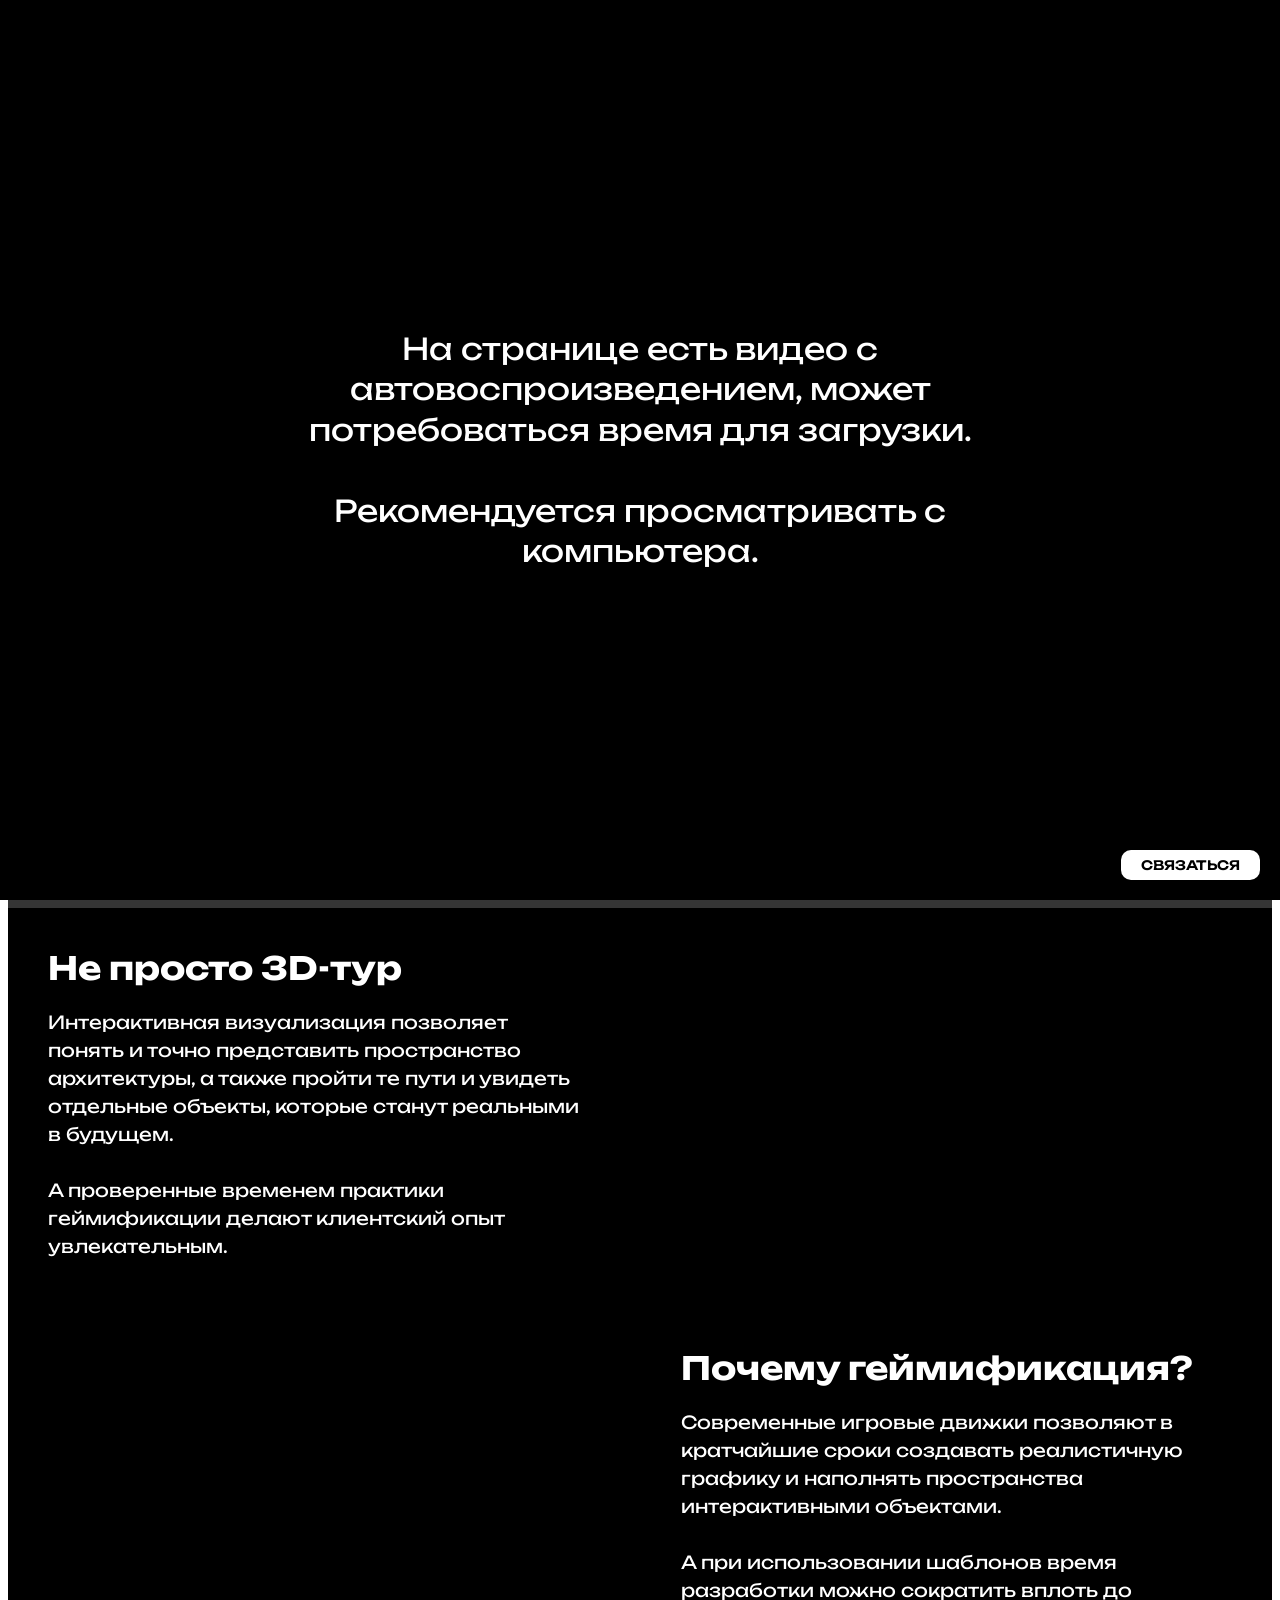
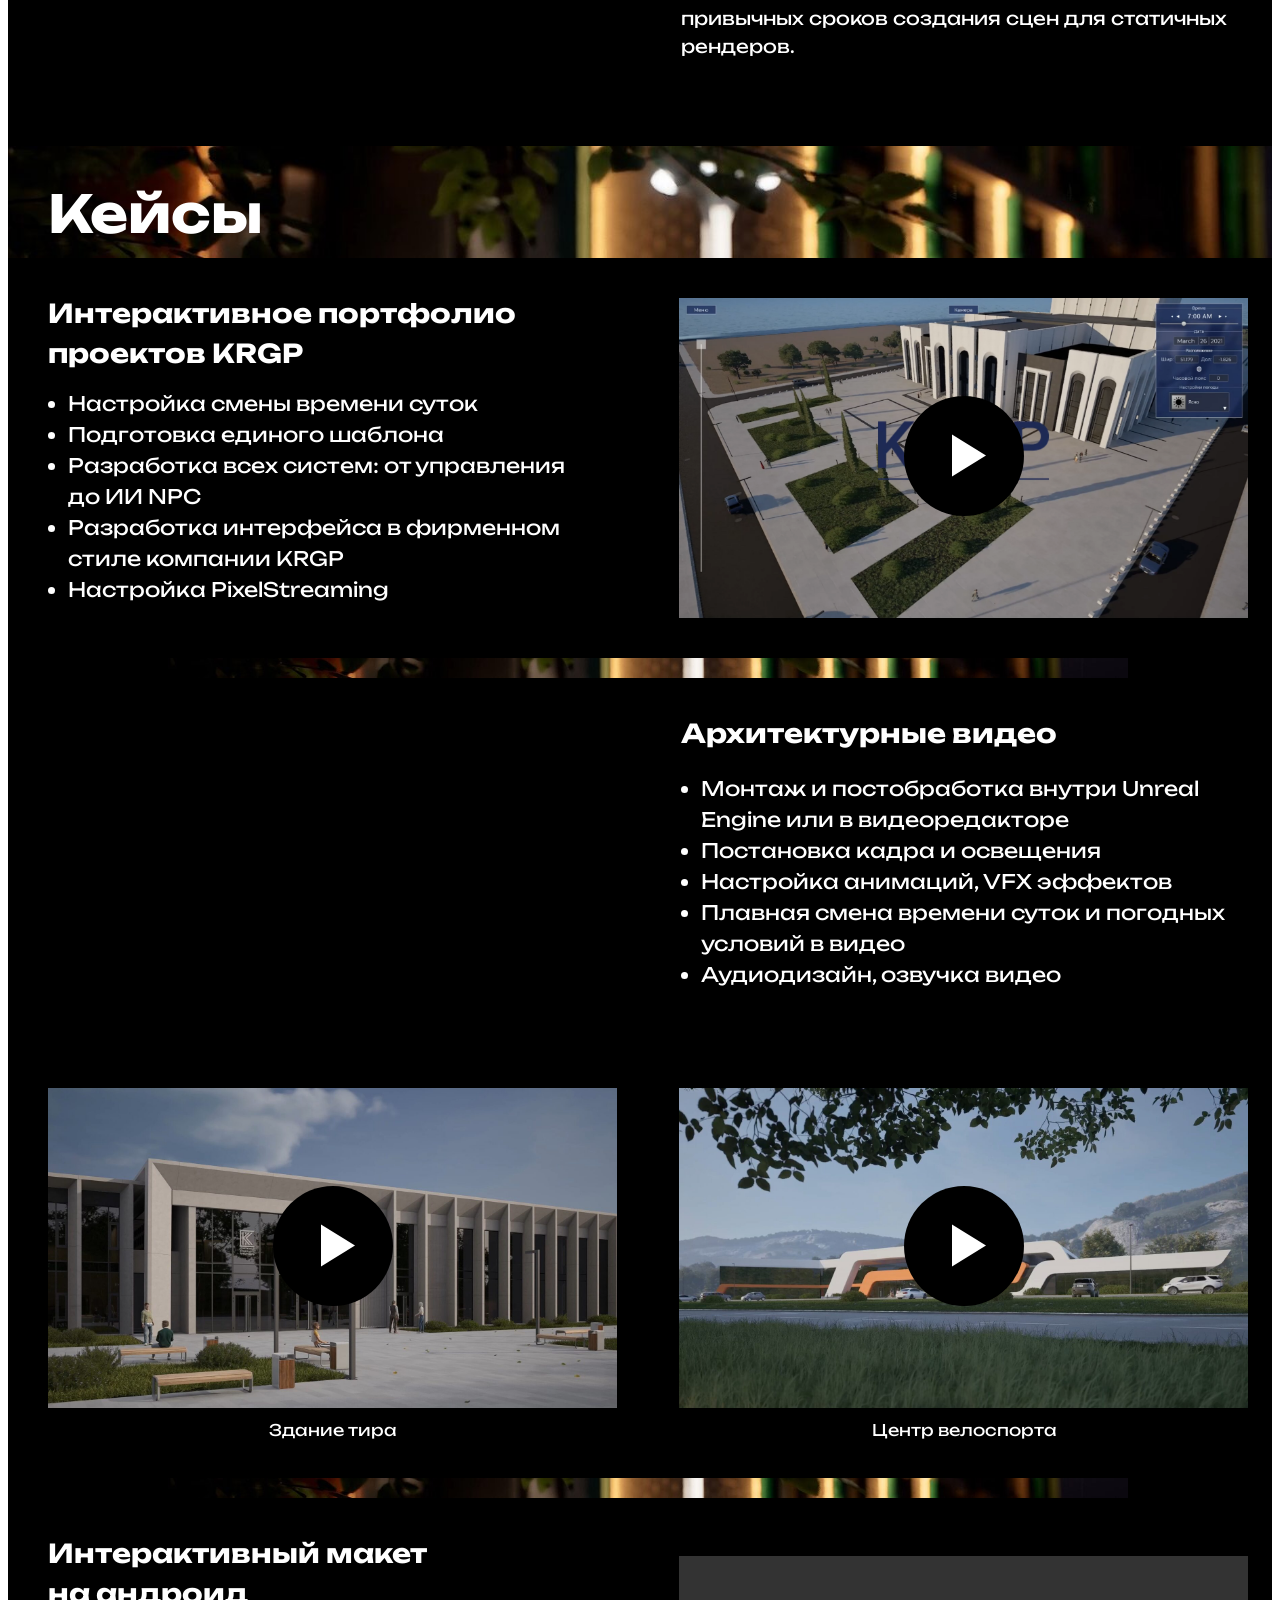
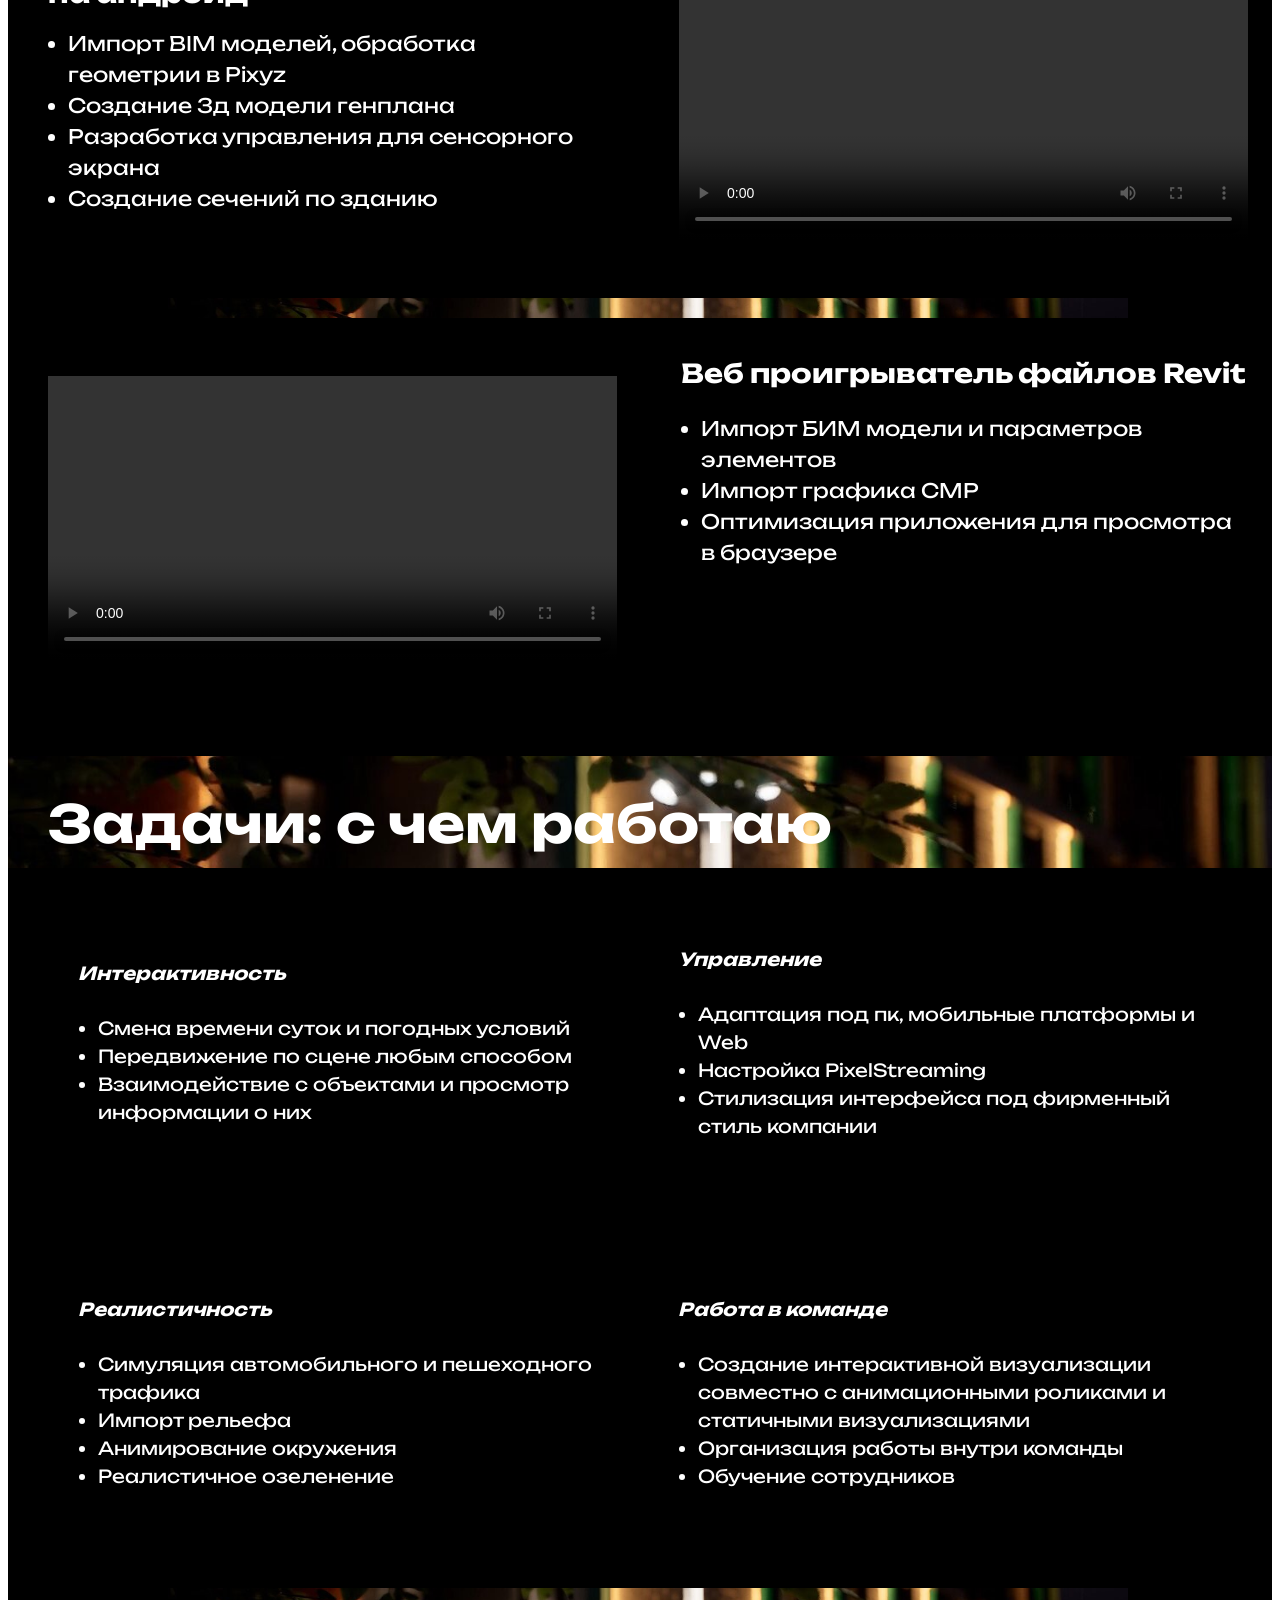
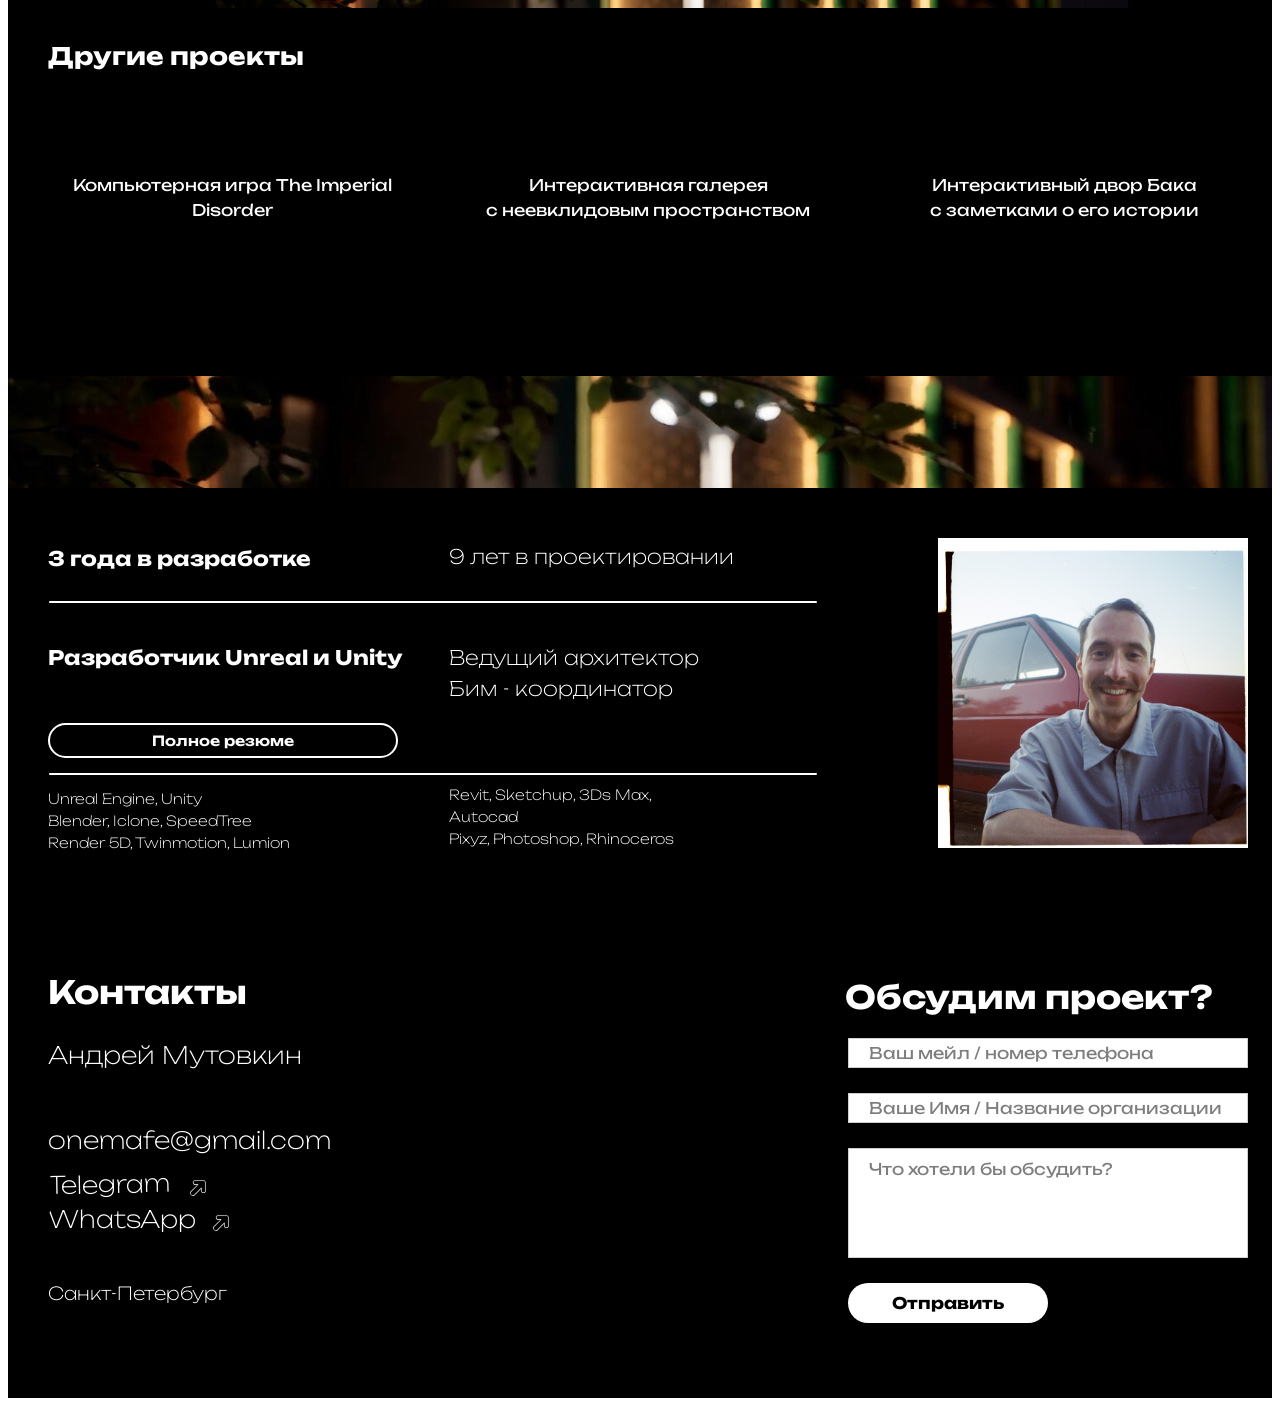
==== index.html @ 9715d0aa "Initial project setup Static portfolio site migrated from Tilda: HTML/CSS/JS + self-hosted Tilda run" ====
<!DOCTYPE html>
<html lang="ru">
<head>
	<meta charset="UTF-8">
	<meta name="viewport" content="width=device-width, initial-scale=1.0">
	<meta name="description" content="Андрей Мутовкин — интерактивная 3D-визуализация архитектуры и продуктов: интерактивные туры, работа с BIM-моделями, видео-презентации проектов на Unreal Engine.">
	<link rel="icon" href="images/favicon.ico">
	<title>Андрей Мутовкин — Интерактивная 3D-визуализация</title>

<script src="js/lib/jquery-1.10.2.min.js" type="text/javascript" onerror="this.loaderr='y';"></script>
<script src="js/custom-fixes.js"></script>

	<script src="js/lib/tilda-scripts-3.0.min.js" type="text/javascript" onerror="this.loaderr='y';"></script>

	<link href="css/lib/tilda-grid-3.0.css" rel="stylesheet" media="screen" onerror="this.loaderr='y';">

			<link rel="preconnect" href="https://fonts.gstatic.com" onerror="this.loaderr='y';">
		<link href="https://fonts.googleapis.com/css2?family=Unbounded:wght@300;400;500;600;700&amp;subset=latin,cyrillic&amp;display=swap" rel="stylesheet" onerror="this.loaderr='y';">
	
	
		
	
	<link href="css/project-style.css" rel="stylesheet" media="screen" onerror="this.loaderr='y';">
	<script src="js/project-script.js" onerror="this.loaderr='y';"></script>

			<script src="js/lib/tilda-zero-1.1.min.js" type="text/javascript" onerror="this.loaderr='y';"></script>
			<script src="js/lib/tilda-delivery-1.0.min.js" type="text/javascript" onerror="this.loaderr='y';"></script>
			<script src="js/lib/tilda-animation-2.0.min.js" type="text/javascript" onerror="this.loaderr='y';"></script>
			<script src="js/lib/tilda-zoom-2.0.min.js" type="text/javascript" onerror="this.loaderr='y';"></script>
			<script src="js/lib/tilda-cover-1.0.min.js" type="text/javascript" onerror="this.loaderr='y';"></script>
			<script src="js/lib/tilda-events-1.0.min.js" type="text/javascript" onerror="this.loaderr='y';"></script>
			<script src="js/lib/tilda-video-processor-1.0.min.js" type="text/javascript" onerror="this.loaderr='y';"></script>
			<script src="js/lib/tilda-formula.min.js" type="text/javascript" onerror="this.loaderr='y';"></script>
			<script src="js/lib/tilda-autoscale-1.0.min.js" type="text/javascript" onerror="this.loaderr='y';"></script>
			<script src="js/lib/tilda-zero-scale-1.0.min.js" type="text/javascript" onerror="this.loaderr='y';"></script>
			<script src="js/lib/tilda-zero-tooltip-1.1.min.js" type="text/javascript" onerror="this.loaderr='y';"></script>
			<script src="js/lib/tilda-zero-video-1.0.min.js" type="text/javascript" onerror="this.loaderr='y';"></script>
			<script src="js/lib/tilda-zero-gallery-1.0.min.js" type="text/javascript" onerror="this.loaderr='y';"></script>
			<script src="js/lib/tilda-zero-forms-1.0.min.js" type="text/javascript" onerror="this.loaderr='y';"></script>
			<script src="js/lib/tilda-zero-fixed-1.0.min.js" type="text/javascript" onerror="this.loaderr='y';"></script>
			<script src="js/lib/tilda-zero-feed-1.0.min.js" type="text/javascript" onerror="this.loaderr='y';"></script>
			<script src="js/lib/tilda-slds-1.4.min.js" type="text/javascript" onerror="this.loaderr='y';"></script>
			<script src="js/lib/hammer.min.js" type="text/javascript" onerror="this.loaderr='y';"></script>
			<script src="js/lib/tilda-undercut-1.0.min.js" type="text/javascript" onerror="this.loaderr='y';"></script>
	
			<link href="css/lib/tilda-delivery-1.0.min.css" rel="stylesheet" media="screen" onerror="this.loaderr='y';">
			<link href="css/lib/tilda-animation-2.0.min.css" rel="stylesheet" media="screen" onerror="this.loaderr='y';">
			<link href="css/lib/tilda-zoom-2.0.min.css" rel="stylesheet" media="screen" onerror="this.loaderr='y';">
			<link href="css/lib/tilda-cover-1.0.min.css" rel="stylesheet" media="screen" onerror="this.loaderr='y';">
			<link href="css/lib/tilda-forms-1.0.min.css" rel="stylesheet" media="screen" onerror="this.loaderr='y';">
			<link href="css/lib/tilda-slds-1.4.min.css" rel="stylesheet" media="screen" onerror="this.loaderr='y';">
			<link href="css/lib/tilda-carousel-1.0.min.css" rel="stylesheet" media="screen" onerror="this.loaderr='y';">
			<link href="css/lib/ya-share.css" rel="stylesheet" media="screen" onerror="this.loaderr='y';">
			<link href="css/lib/carousel-btstrp.min.css" rel="stylesheet" media="screen" onerror="this.loaderr='y';">
			<link href="css/lib/katex.min.css" rel="stylesheet" media="screen" onerror="this.loaderr='y';">
			<link href="css/lib/quill-table.min.css" rel="stylesheet" media="screen" onerror="this.loaderr='y';">
			<link href="css/lib/tilda-zero-feed-1.0.min.css" rel="stylesheet" media="screen" onerror="this.loaderr='y';">
			<link href="css/lib/tilda-zero-gallery-1.0.min.css" rel="stylesheet" media="screen" onerror="this.loaderr='y';">
	
	
	
	<script src="js/lib/tilda-animation-ext-1.0.min.js" onerror="this.loaderr='y';"></script>
	<script src="js/lib/tilda-animation-sbs-1.0.min.js" onerror="this.loaderr='y';"></script>
	
	
	
	
	
<style>.t396 .t-animate[data-animate-style="fadein"],.t396 .t-animate[data-animate-style="fadeinup"],.t396 .t-animate[data-animate-style="fadeindown"],.t396 .t-animate[data-animate-style="fadeinleft"],.t396 .t-animate[data-animate-style="fadeinright"],.t396 .t-animate[data-animate-style="zoomin"],.t396 .t-animate[data-animate-style="zoomout"] {opacity: 0;-webkit-transition-property: opacity, transform;transition-property: opacity, transform;-webkit-transition-duration: 1s;transition-duration: 1s;-webkit-transition-timing-function: cubic-bezier(0.19, 1, 0.22, 1);transition-timing-function: cubic-bezier(0.19, 1, 0.22, 1);-webkit-backface-visibility: hidden;backface-visibility: hidden;}@media screen and (min-width: 960px) and (max-width: 1199px) {.t396 .t-animate[data-animate-style-res-960="fadein"],.t396 .t-animate[data-animate-style-res-960="fadeinup"],.t396 .t-animate[data-animate-style-res-960="fadeindown"],.t396 .t-animate[data-animate-style-res-960="fadeinleft"],.t396 .t-animate[data-animate-style-res-960="fadeinright"],.t396 .t-animate[data-animate-style-res-960="zoomin"],.t396 .t-animate[data-animate-style-res-960="zoomout"] {opacity: 0;-webkit-transition-property: opacity, transform;transition-property: opacity, transform;-webkit-transition-duration: 1s;transition-duration: 1s;-webkit-transition-timing-function: cubic-bezier(0.19, 1, 0.22, 1);transition-timing-function: cubic-bezier(0.19, 1, 0.22, 1);-webkit-backface-visibility: hidden;backface-visibility: hidden;}}@media screen and (min-width: 640px) and (max-width: 959px) {.t396 .t-animate[data-animate-style-res-640="fadein"],.t396 .t-animate[data-animate-style-res-640="fadeinup"],.t396 .t-animate[data-animate-style-res-640="fadeindown"],.t396 .t-animate[data-animate-style-res-640="fadeinleft"],.t396 .t-animate[data-animate-style-res-640="fadeinright"],.t396 .t-animate[data-animate-style-res-640="zoomin"],.t396 .t-animate[data-animate-style-res-640="zoomout"] {opacity: 0;-webkit-transition-property: opacity, transform;transition-property: opacity, transform;-webkit-transition-duration: 1s;transition-duration: 1s;-webkit-transition-timing-function: cubic-bezier(0.19, 1, 0.22, 1);transition-timing-function: cubic-bezier(0.19, 1, 0.22, 1);-webkit-backface-visibility: hidden;backface-visibility: hidden;}}@media screen and (min-width: 480px) and (max-width: 639px) {.t396 .t-animate[data-animate-style-res-480="fadein"],.t396 .t-animate[data-animate-style-res-480="fadeinup"],.t396 .t-animate[data-animate-style-res-480="fadeindown"],.t396 .t-animate[data-animate-style-res-480="fadeinleft"],.t396 .t-animate[data-animate-style-res-480="fadeinright"],.t396 .t-animate[data-animate-style-res-480="zoomin"],.t396 .t-animate[data-animate-style-res-480="zoomout"] {opacity: 0;-webkit-transition-property: opacity, transform;transition-property: opacity, transform;-webkit-transition-duration: 1s;transition-duration: 1s;-webkit-transition-timing-function: cubic-bezier(0.19, 1, 0.22, 1);transition-timing-function: cubic-bezier(0.19, 1, 0.22, 1);-webkit-backface-visibility: hidden;backface-visibility: hidden;}}@media screen and (max-width: 479px) {.t396 .t-animate[data-animate-style-res-320="fadein"],.t396 .t-animate[data-animate-style-res-320="fadeinup"],.t396 .t-animate[data-animate-style-res-320="fadeindown"],.t396 .t-animate[data-animate-style-res-320="fadeinleft"],.t396 .t-animate[data-animate-style-res-320="fadeinright"],.t396 .t-animate[data-animate-style-res-320="zoomin"],.t396 .t-animate[data-animate-style-res-320="zoomout"] {opacity: 0;-webkit-transition-property: opacity, transform;transition-property: opacity, transform;-webkit-transition-duration: 1s;transition-duration: 1s;-webkit-transition-timing-function: cubic-bezier(0.19, 1, 0.22, 1);transition-timing-function: cubic-bezier(0.19, 1, 0.22, 1);-webkit-backface-visibility: hidden;backface-visibility: hidden;}}.t396 .t-title.t-animate {-webkit-transition-duration: 1.2s;transition-duration: 1.2s;}.t396 .t-descr.t-animate,.t396 .t-uptitle.t-animate,.t396 .t-subtitle.t-animate,.t396 .t-text.t-animate {-webkit-transition-duration: 0.7s;transition-duration: 0.7s;}.t396 .t-item.t-animate {-webkit-transition-duration: 0.5s;transition-duration: 0.5s;}.t396 .t-animate[data-animate-style="fadein"] {opacity: 0;transform: none;}@media screen and (min-width: 960px) and (max-width: 1199px) {#allrecords .t396 .t-animate[data-animate-style-res-960="fadein"] {opacity: 0;transform: none;}}@media screen and (min-width: 640px) and (max-width: 959px) {#allrecords .t396 .t-animate[data-animate-style-res-640="fadein"] {opacity: 0;transform: none;}}@media screen and (min-width: 480px) and (max-width: 639px) {#allrecords .t396 .t-animate[data-animate-style-res-480="fadein"] {opacity: 0;transform: none;}}@media screen and (max-width: 479px) {#allrecords .t396 .t-animate[data-animate-style-res-320="fadein"] {opacity: 0;transform: none;}}.t396 .t-animate_started[data-animate-style="fadein"] {opacity: 1;}@media screen and (min-width: 960px) and (max-width: 1199px) {#allrecords .t396 .t-animate_started[data-animate-style-res-960="fadein"] {opacity: 1;}}@media screen and (min-width: 640px) and (max-width: 959px) {#allrecords .t396 .t-animate_started[data-animate-style-res-640="fadein"] {opacity: 1;}}@media screen and (min-width: 480px) and (max-width: 639px) {#allrecords .t396 .t-animate_started[data-animate-style-res-480="fadein"] {opacity: 1;}}@media screen and (max-width: 479px) {#allrecords .t396 .t-animate_started[data-animate-style-res-320="fadein"] {opacity: 1;}}.t396 .t-animate[data-animate-style="fadeinup"] {-webkit-transform: translate(0, 100px);transform: translate(0, 100px);}@media screen and (min-width: 960px) and (max-width: 1199px) {#allrecords .t396 .t-animate[data-animate-style-res-960="fadeinup"] {-webkit-transform: translate(0, 100px);transform: translate(0, 100px);}}@media screen and (min-width: 640px) and (max-width: 959px) {#allrecords .t396 .t-animate[data-animate-style-res-640="fadeinup"] {-webkit-transform: translate(0, 100px);transform: translate(0, 100px);}}@media screen and (min-width: 480px) and (max-width: 639px) {#allrecords .t396 .t-animate[data-animate-style-res-480="fadeinup"] {-webkit-transform: translate(0, 100px);transform: translate(0, 100px);}}@media screen and (max-width: 479px) {#allrecords .t396 .t-animate[data-animate-style-res-320="fadeinup"] {-webkit-transform: translate(0, 100px);transform: translate(0, 100px);}}.t396 .t-animate_started[data-animate-style="fadeinup"] {opacity: 1;-webkit-transform: none;transform: none;}@media screen and (min-width: 960px) and (max-width: 1199px) {#allrecords .t396 .t-animate_started[data-animate-style-res-960="fadeinup"] {opacity: 1;-webkit-transform: none;transform: none;}}@media screen and (min-width: 640px) and (max-width: 959px) {#allrecords .t396 .t-animate_started[data-animate-style-res-640="fadeinup"] {opacity: 1;-webkit-transform: none;transform: none;}}@media screen and (min-width: 480px) and (max-width: 639px) {#allrecords .t396 .t-animate_started[data-animate-style-res-480="fadeinup"] {opacity: 1;-webkit-transform: none;transform: none;}}@media screen and (max-width: 479px) {#allrecords .t396 .t-animate_started[data-animate-style-res-320="fadeinup"] {opacity: 1;-webkit-transform: none;transform: none;}}.t396 .t-animate[data-animate-style="fadeindown"] {-webkit-transform: translate(0, -100px);transform: translate(0, -100px);}@media screen and (min-width: 960px) and (max-width: 1199px) {#allrecords .t396 .t-animate[data-animate-style-res-960="fadeindown"] {-webkit-transform: translate(0, -100px);transform: translate(0, -100px);}}@media screen and (min-width: 640px) and (max-width: 959px) {#allrecords .t396 .t-animate[data-animate-style-res-640="fadeindown"] {-webkit-transform: translate(0, -100px);transform: translate(0, -100px);}}@media screen and (min-width: 480px) and (max-width: 639px) {#allrecords .t396 .t-animate[data-animate-style-res-480="fadeindown"] {-webkit-transform: translate(0, -100px);transform: translate(0, -100px);}}@media screen and (max-width: 479px) {#allrecords .t396 .t-animate[data-animate-style-res-320="fadeindown"] {-webkit-transform: translate(0, -100px);transform: translate(0, -100px);}}.t396 .t-animate_started[data-animate-style="fadeindown"] {opacity: 1;-webkit-transform: none;transform: none;}@media screen and (min-width: 960px) and (max-width: 1199px) {#allrecords .t396 .t-animate_started[data-animate-style-res-960="fadeindown"] {opacity: 1;-webkit-transform: none;transform: none;}}@media screen and (min-width: 640px) and (max-width: 959px) {#allrecords .t396 .t-animate_started[data-animate-style-res-640="fadeindown"] {opacity: 1;-webkit-transform: none;transform: none;}}@media screen and (min-width: 480px) and (max-width: 639px) {#allrecords .t396 .t-animate_started[data-animate-style-res-480="fadeindown"] {opacity: 1;-webkit-transform: none;transform: none;}}@media screen and (max-width: 479px) {#allrecords .t396 .t-animate_started[data-animate-style-res-320="fadeindown"] {opacity: 1;-webkit-transform: none;transform: none;}}.t396 .t-animate[data-animate-style="fadeinleft"] {-webkit-transform: translate(100px, 0);transform: translate(100px, 0);}@media screen and (min-width: 960px) and (max-width: 1199px) {#allrecords .t396 .t-animate[data-animate-style-res-960="fadeinleft"] {-webkit-transform: translate(100px, 0);transform: translate(100px, 0);}}@media screen and (min-width: 640px) and (max-width: 959px) {#allrecords .t396 .t-animate[data-animate-style-res-640="fadeinleft"] {-webkit-transform: translate(100px, 0);transform: translate(100px, 0);}}@media screen and (min-width: 480px) and (max-width: 639px) {#allrecords .t396 .t-animate[data-animate-style-res-480="fadeinleft"] {-webkit-transform: translate(100px, 0);transform: translate(100px, 0);}}@media screen and (max-width: 479px) {#allrecords .t396 .t-animate[data-animate-style-res-320="fadeinleft"] {-webkit-transform: translate(100px, 0);transform: translate(100px, 0);}}.t396 .t-animate_started[data-animate-style="fadeinleft"] {opacity: 1;-webkit-transform: none;transform: none;}@media screen and (min-width: 960px) and (max-width: 1199px) {#allrecords .t396 .t-animate_started[data-animate-style-res-960="fadeinleft"] {opacity: 1;-webkit-transform: none;transform: none;}}@media screen and (min-width: 640px) and (max-width: 959px) {#allrecords .t396 .t-animate_started[data-animate-style-res-640="fadeinleft"] {opacity: 1;-webkit-transform: none;transform: none;}}@media screen and (min-width: 480px) and (max-width: 639px) {#allrecords .t396 .t-animate_started[data-animate-style-res-480="fadeinleft"] {opacity: 1;-webkit-transform: none;transform: none;}}@media screen and (max-width: 479px) {#allrecords .t396 .t-animate_started[data-animate-style-res-320="fadeinleft"] {opacity: 1;-webkit-transform: none;transform: none;}}.t396 .t-animate[data-animate-style="fadeinright"] {-webkit-transform: translate(-100px, 0);transform: translate(-100px, 0);}@media screen and (min-width: 960px) and (max-width: 1199px) {#allrecords .t396 .t-animate[data-animate-style-res-960="fadeinright"] {-webkit-transform: translate(-100px, 0);transform: translate(-100px, 0);}}@media screen and (min-width: 640px) and (max-width: 959px) {#allrecords .t396 .t-animate[data-animate-style-res-640="fadeinright"] {-webkit-transform: translate(-100px, 0);transform: translate(-100px, 0);}}@media screen and (min-width: 480px) and (max-width: 639px) {#allrecords .t396 .t-animate[data-animate-style-res-480="fadeinright"] {-webkit-transform: translate(-100px, 0);transform: translate(-100px, 0);}}@media screen and (max-width: 479px) {#allrecords .t396 .t-animate[data-animate-style-res-320="fadeinright"] {-webkit-transform: translate(-100px, 0);transform: translate(-100px, 0);}}.t396 .t-animate_started[data-animate-style="fadeinright"] {opacity: 1;-webkit-transform: none;transform: none;}@media screen and (min-width: 960px) and (max-width: 1199px) {#allrecords .t396 .t-animate_started[data-animate-style-res-960="fadeinright"] {opacity: 1;-webkit-transform: none;transform: none;}}@media screen and (min-width: 640px) and (max-width: 959px) {#allrecords .t396 .t-animate_started[data-animate-style-res-640="fadeinright"] {opacity: 1;-webkit-transform: none;transform: none;}}@media screen and (min-width: 480px) and (max-width: 639px) {#allrecords .t396 .t-animate_started[data-animate-style-res-480="fadeinright"] {opacity: 1;-webkit-transform: none;transform: none;}}@media screen and (max-width: 479px) {#allrecords .t396 .t-animate_started[data-animate-style-res-320="fadeinright"] {opacity: 1;-webkit-transform: none;transform: none;}}.t396 .t-animate[data-animate-style="zoomin"] {-webkit-transform: scale(0.9);transform: scale(0.9);}@media screen and (min-width: 960px) and (max-width: 1199px) {#allrecords .t396 .t-animate[data-animate-style-res-960="zoomin"] {-webkit-transform: scale(0.9);transform: scale(0.9);}}@media screen and (min-width: 640px) and (max-width: 959px) {#allrecords .t396 .t-animate[data-animate-style-res-640="zoomin"] {-webkit-transform: scale(0.9);transform: scale(0.9);}}@media screen and (min-width: 480px) and (max-width: 639px) {#allrecords .t396 .t-animate[data-animate-style-res-480="zoomin"] {-webkit-transform: scale(0.9);transform: scale(0.9);}}@media screen and (max-width: 479px) {#allrecords .t396 .t-animate[data-animate-style-res-320="zoomin"] {-webkit-transform: scale(0.9);transform: scale(0.9);}}.t396 .t-animate_started[data-animate-style="zoomin"] {opacity: 1;-webkit-transform: scale(1);transform: scale(1);}@media screen and (min-width: 960px) and (max-width: 1199px) {#allrecords .t396 .t-animate_started[data-animate-style-res-960="zoomin"] {opacity: 1;-webkit-transform: scale(1);transform: scale(1);}}@media screen and (min-width: 640px) and (max-width: 959px) {#allrecords .t396 .t-animate_started[data-animate-style-res-640="zoomin"] {opacity: 1;-webkit-transform: scale(1);transform: scale(1);}}@media screen and (min-width: 480px) and (max-width: 639px) {#allrecords .t396 .t-animate_started[data-animate-style-res-480="zoomin"] {opacity: 1;-webkit-transform: scale(1);transform: scale(1);}}@media screen and (max-width: 479px) {#allrecords .t396 .t-animate_started[data-animate-style-res-320="zoomin"] {opacity: 1;-webkit-transform: scale(1);transform: scale(1);}}.t396 .t-animate[data-animate-style="zoomout"] {-webkit-transform: scale(1.2);transform: scale(1.2);}@media screen and (min-width: 960px) and (max-width: 1199px) {#allrecords .t396 .t-animate[data-animate-style-res-960="zoomout"] {-webkit-transform: scale(1.2);transform: scale(1.2);}}@media screen and (min-width: 640px) and (max-width: 959px) {#allrecords .t396 .t-animate[data-animate-style-res-640="zoomout"] {-webkit-transform: scale(1.2);transform: scale(1.2);}}@media screen and (min-width: 480px) and (max-width: 639px) {#allrecords .t396 .t-animate[data-animate-style-res-480="zoomout"] {-webkit-transform: scale(1.2);transform: scale(1.2);}}@media screen and (max-width: 479px) {#allrecords .t396 .t-animate[data-animate-style-res-320="zoomout"] {-webkit-transform: scale(1.2);transform: scale(1.2);}}.t396 .t-animate_started[data-animate-style="zoomout"] {opacity: 1;-webkit-transform: scale(1);transform: scale(1);}@media screen and (min-width: 960px) and (max-width: 1199px) {#allrecords .t396 .t-animate_started[data-animate-style-res-960="zoomout"] {opacity: 1;-webkit-transform: scale(1);transform: scale(1);}}@media screen and (min-width: 640px) and (max-width: 959px) {#allrecords .t396 .t-animate_started[data-animate-style-res-640="zoomout"] {opacity: 1;-webkit-transform: scale(1);transform: scale(1);}}@media screen and (min-width: 480px) and (max-width: 639px) {#allrecords .t396 .t-animate_started[data-animate-style-res-480="zoomout"] {opacity: 1;-webkit-transform: scale(1);transform: scale(1);}}@media screen and (max-width: 479px) {#allrecords .t396 .t-animate_started[data-animate-style-res-320="zoomout"] {opacity: 1;-webkit-transform: scale(1);transform: scale(1);}}.t396 .t-animate_started[data-animate-distance],.t396 .t-animate_started[data-animate-scale]{-webkit-transform: none !important;transform: none !important;}@media screen and (min-width: 960px) and (max-width: 1199px) {#allrecords .t396 .t-animate_started[data-animate-distance-res-960],#allrecords .t396 .t-animate_started[data-animate-style-res-960="zoomout"] {-webkit-transform: none !important;transform: none !important;}}@media screen and (min-width: 640px) and (max-width: 959px) {#allrecords .t396 .t-animate_started[data-animate-distance-res-640],#allrecords .t396 .t-animate_started[data-animate-style-res-640="zoomout"] {-webkit-transform: none !important;transform: none !important;}}@media screen and (min-width: 480px) and (max-width: 639px) {#allrecords .t396 .t-animate_started[data-animate-distance-res-480],#allrecords .t396 .t-animate_started[data-animate-style-res-480="zoomout"] {-webkit-transform: none !important;transform: none !important;}}@media screen and (max-width: 479px) {#allrecords .t396 .t-animate_started[data-animate-distance-res-320],#allrecords .t396 .t-animate_started[data-animate-style-res-320="zoomout"] {-webkit-transform: none !important;transform: none !important;}}</style><script src="js/lib/katex.min.js"></script><style>.ql-undercut {display: inline;}.ql-undercut_button {display: inline;cursor: pointer;background: none;border-top: none;border-left: none;border-right: none;line-height: 1!important;padding: 0;margin: 0;font: inherit;line-height: inherit;text-transform: inherit;letter-spacing: inherit;}</style><style id="t396__overflow-styles">.t-records__overflow-clip { overflow: clip; }
						.t-records__overflow-hidden { overflow: hidden; }</style><style id="zero-forms-textarea-styles">.t396__elem .t-input-group_ta textarea.t-input {padding-top:10px; vertical-align: bottom; resize: none;}</style><link id="t-zero-form-errorbox-styles" href="css/lib/tilda-zero-form-errorbox.min.css" rel="stylesheet" data-loaded="true"><style class="sbs-anim-keyframes">.t-sbs-anim_started #sbs-956751106-1744309270493 {
animation: sbs-956751106-1744309270493 0.25s linear forwards;
backface-visibility: hidden;
}

@keyframes sbs-956751106-1744309270493 {
0% {opacity:1;animation-timing-function:0;}
100% {opacity:0.5;}
}

#rec956751106 [data-elem-id="1744309270493"].t-sbs-anim_started.t-sbs-anim_reversed .tn-atom__sbs-anim-wrapper {-webkit-animation-direction: reverse;animation-direction: reverse;}.t-sbs-anim_started #sbs-1118561496-1744309270493 {
animation: sbs-1118561496-1744309270493 0.25s linear forwards;
backface-visibility: hidden;
}

@keyframes sbs-1118561496-1744309270493 {
0% {opacity:1;animation-timing-function:0;}
100% {opacity:0.5;}
}

#rec1118561496 [data-elem-id="1744309270493"].t-sbs-anim_started.t-sbs-anim_reversed .tn-atom__sbs-anim-wrapper {-webkit-animation-direction: reverse;animation-direction: reverse;}.t-sbs-anim_started #sbs-1118562991-1744309270493 {
animation: sbs-1118562991-1744309270493 0.25s linear forwards;
backface-visibility: hidden;
}

@keyframes sbs-1118562991-1744309270493 {
0% {opacity:1;animation-timing-function:0;}
100% {opacity:0.5;}
}

#rec1118562991 [data-elem-id="1744309270493"].t-sbs-anim_started.t-sbs-anim_reversed .tn-atom__sbs-anim-wrapper {-webkit-animation-direction: reverse;animation-direction: reverse;}.t-sbs-anim_started #sbs-1118563146-1744309270493 {
animation: sbs-1118563146-1744309270493 0.25s linear forwards;
backface-visibility: hidden;
}

@keyframes sbs-1118563146-1744309270493 {
0% {opacity:1;animation-timing-function:0;}
100% {opacity:0.5;}
}

#rec1118563146 [data-elem-id="1744309270493"].t-sbs-anim_started.t-sbs-anim_reversed .tn-atom__sbs-anim-wrapper {-webkit-animation-direction: reverse;animation-direction: reverse;}.t-sbs-anim_started #sbs-953458031-1744309270493 {
animation: sbs-953458031-1744309270493 0.25s linear forwards;
backface-visibility: hidden;
}

@keyframes sbs-953458031-1744309270493 {
0% {opacity:1;animation-timing-function:0;}
100% {opacity:0.5;}
}

#rec953458031 [data-elem-id="1744309270493"].t-sbs-anim_started.t-sbs-anim_reversed .tn-atom__sbs-anim-wrapper {-webkit-animation-direction: reverse;animation-direction: reverse;}.t-sbs-anim_started #sbs-953458036-1744558449154 {
animation: sbs-953458036-1744558449154 0.3s linear forwards;
backface-visibility: hidden;
}

@keyframes sbs-953458036-1744558449154 {
0% {opacity:1;animation-timing-function:0;}
100% {opacity:0;}
}

#rec953458036 [data-elem-id="1744558449154"].t-sbs-anim_started.t-sbs-anim_reversed .tn-atom__sbs-anim-wrapper {-webkit-animation-direction: reverse;animation-direction: reverse;}.t-sbs-anim_started #sbs-953458036-1744558235351 {
animation: sbs-953458036-1744558235351 0.3s linear forwards;
backface-visibility: hidden;
}

@keyframes sbs-953458036-1744558235351 {
0% {opacity:1;animation-timing-function:0;}
100% {opacity:0;}
}

#rec953458036 [data-elem-id="1744558235351"].t-sbs-anim_started.t-sbs-anim_reversed .tn-atom__sbs-anim-wrapper {-webkit-animation-direction: reverse;animation-direction: reverse;}.t-sbs-anim_started #sbs-953458036-1744558172968 {
animation: sbs-953458036-1744558172968 0.3s linear forwards;
backface-visibility: hidden;
}

@keyframes sbs-953458036-1744558172968 {
0% {opacity:1;animation-timing-function:0;}
100% {opacity:0;}
}

#rec953458036 [data-elem-id="1744558172968"].t-sbs-anim_started.t-sbs-anim_reversed .tn-atom__sbs-anim-wrapper {-webkit-animation-direction: reverse;animation-direction: reverse;}.t-sbs-anim_started #sbs-953458036-1744557544576 {
animation: sbs-953458036-1744557544576 0.3s linear forwards;
backface-visibility: hidden;
}

@keyframes sbs-953458036-1744557544576 {
0% {opacity:1;animation-timing-function:0;}
100% {opacity:0;}
}

#rec953458036 [data-elem-id="1744557544576"].t-sbs-anim_started.t-sbs-anim_reversed .tn-atom__sbs-anim-wrapper {-webkit-animation-direction: reverse;animation-direction: reverse;}.t-sbs-anim_started #sbs-1118585856-1744309270493 {
animation: sbs-1118585856-1744309270493 0.25s linear forwards;
backface-visibility: hidden;
}

@keyframes sbs-1118585856-1744309270493 {
0% {opacity:1;animation-timing-function:0;}
100% {opacity:0.5;}
}

#rec1118585856 [data-elem-id="1744309270493"].t-sbs-anim_started.t-sbs-anim_reversed .tn-atom__sbs-anim-wrapper {-webkit-animation-direction: reverse;animation-direction: reverse;}.t-sbs-anim_started #sbs-956751631-1744309270493 {
animation: sbs-956751631-1744309270493 0.25s linear forwards;
backface-visibility: hidden;
}

@keyframes sbs-956751631-1744309270493 {
0% {opacity:1;animation-timing-function:0;}
100% {opacity:0.5;}
}

#rec956751631 [data-elem-id="1744309270493"].t-sbs-anim_started.t-sbs-anim_reversed .tn-atom__sbs-anim-wrapper {-webkit-animation-direction: reverse;animation-direction: reverse;}</style>
</head>
<body>
<div id="allrecords" class="t-records t-records_animated t-records__overflow-hidden t-records_visible" data-hook="blocks-collection-content-node">

            <a name="preloader" style="font-size:0;"></a>
    <div id="rec956954191" class="r t-rec r_showed r_anim" style="--zoom: 1;" data-record-type="396">
<!-- T396 -->
<style>#rec956954191 .t396__artboard {position: fixed;width: 100%;left: 0;top: 0;z-index: 100;}#rec956954191 .t396__artboard {min-height: 284px;height: 100vh; background-color: #000000; }#rec956954191 .t396__filter {min-height: 284px;height: 100vh;    }#rec956954191 .t396__carrier{min-height: 284px;height: 100vh;background-position: center center;background-attachment: scroll;background-size: cover;background-repeat: no-repeat;}@media screen and (max-width: 1199px) {#rec956954191 .t396__artboard,#rec956954191 .t396__filter,#rec956954191 .t396__carrier {min-height: 364px;}#rec956954191 .t396__filter {}#rec956954191 .t396__carrier {background-attachment: scroll;}}@media screen and (max-width: 959px) {#rec956954191 .t396__artboard,#rec956954191 .t396__filter,#rec956954191 .t396__carrier {min-height: 364px;}#rec956954191 .t396__filter {}#rec956954191 .t396__carrier {background-attachment: scroll;}}@media screen and (max-width: 639px) {#rec956954191 .t396__artboard,#rec956954191 .t396__filter,#rec956954191 .t396__carrier {min-height: 286px;}#rec956954191 .t396__filter {}#rec956954191 .t396__carrier {background-attachment: scroll;}}@media screen and (max-width: 479px) {#rec956954191 .t396__artboard,#rec956954191 .t396__filter,#rec956954191 .t396__carrier {min-height: 374px;}#rec956954191 .t396__filter {}#rec956954191 .t396__carrier {background-attachment: scroll;}}#rec956954191 .tn-elem[data-elem-id="1470210011265"] {
  color: #ffffff;
  text-align: center;
  z-index: 3;
  top:  calc(50vh - 123px + 0px);;
  left:  calc(50% - 380px + 0px);;
  width: 760px;
  height: auto;
}
#rec956954191 .tn-elem[data-elem-id="1470210011265"] .tn-atom {
  vertical-align: middle;
  color: #ffffff;
  font-size: 30px;
  font-family: 'Unbounded', Arial,sans-serif;
  line-height: 1.35;
  font-weight: 400;
  background-position: center center;
  border-width: var(--t396-borderwidth, 0);
  border-style: var(--t396-borderstyle, solid);
  border-color: var(--t396-bordercolor, transparent);
  transition: background-color var(--t396-speedhover,0s) ease-in-out, color var(--t396-speedhover,0s) ease-in-out, border-color var(--t396-speedhover,0s) ease-in-out, box-shadow var(--t396-shadowshoverspeed,0.2s) ease-in-out;
  text-shadow: var(--t396-shadow-text-x, 0px) var(--t396-shadow-text-y, 0px) var(--t396-shadow-text-blur, 0px) rgba(var(--t396-shadow-text-color), var(--t396-shadow-text-opacity, 100%));
}
@media screen and (max-width: 1199px) {
  #rec956954191 .tn-elem[data-elem-id="1470210011265"] {
    top:  calc(142px - 123px + 0px);;
    left:  calc(50% - 380px + 0px);;
    width: 620px;
    height: auto;
  }
  #rec956954191 .tn-elem[data-elem-id="1470210011265"] .tn-atom {
    white-space: normal;
    font-size: 30px;
    background-size: cover;
  }
}
@media screen and (max-width: 959px) {
  #rec956954191 .tn-elem[data-elem-id="1470210011265"] {
    top:  calc(142px - 123px + 0px);;
    left:  calc(50% - 380px + 0px);;
    width: 590px;
    height: auto;
  }
  #rec956954191 .tn-elem[data-elem-id="1470210011265"] .tn-atom {
    white-space: normal;
    background-size: cover;
  }
}
@media screen and (max-width: 639px) {
  #rec956954191 .tn-elem[data-elem-id="1470210011265"] {
    top:  calc(142px - 123px + 0px);;
    left:  calc(50% - 380px + 0px);;
    width: 460px;
    height: auto;
  }
  #rec956954191 .tn-elem[data-elem-id="1470210011265"] .tn-atom {
    white-space: normal;
    font-size: 22px;
    line-height: 1.35;
    background-size: cover;
  }
}
@media screen and (max-width: 479px) {
  #rec956954191 .tn-elem[data-elem-id="1470210011265"] {
    top:  calc(142px - 123px + 0px);;
    left:  calc(50% - 380px + 0px);;
    width: 333px;
    height: auto;
  }
  #rec956954191 .tn-elem[data-elem-id="1470210011265"] .tn-atom {
    white-space: normal;
    background-size: cover;
  }
}</style>












<div class="t396">

	<div class="t396__artboard rendered" data-artboard-recid="956954191" data-artboard-screens="320,480,640,960,1200" data-artboard-height="284" data-artboard-valign="center" data-artboard-height_vh="100" data-artboard-upscale="grid" data-artboard-pos="fixed" data-artboard-height-res-320="374" data-artboard-height-res-480="286" data-artboard-height-res-640="364" data-artboard-height-res-960="364" data-artboard-proxy-min-offset-top="0" data-artboard-proxy-min-height="364" data-artboard-proxy-max-height="364">

		
				
								
																											
																											
																											
																											
					
					<div class="t396__carrier" data-artboard-recid="956954191"></div>
		
		
		<div class="t396__filter" data-artboard-recid="956954191"></div>

		
					

			
		
				
			
						
	
			
	
						
												
												
												
												
									
	
	
			
	<div class="t396__elem tn-elem tn-elem__9569541911470210011265" data-elem-id="1470210011265" data-elem-type="text" data-field-top-value="0" data-field-left-value="0" data-field-height-value="246" data-field-width-value="760" data-field-axisy-value="center" data-field-axisx-value="center" data-field-container-value="grid" data-field-topunits-value="px" data-field-leftunits-value="px" data-field-heightunits-value="px" data-field-widthunits-value="px" data-field-textfit-value="autoheight" data-field-fontsize-value="30" data-field-top-res-320-value="0" data-field-left-res-320-value="0" data-field-width-res-320-value="333" data-field-top-res-480-value="0" data-field-left-res-480-value="0" data-field-width-res-480-value="460" data-field-fontsize-res-480-value="22" data-field-top-res-640-value="0" data-field-left-res-640-value="0" data-field-width-res-640-value="590" data-field-top-res-960-value="0" data-field-left-res-960-value="0" data-field-width-res-960-value="620" data-field-fontsize-res-960-value="30" data-fields="top,left,width,height,container,axisx,axisy,widthunits,leftunits,topunits" style="top: 40px; left: 267.5px; width: 620px; height: auto;">

		
									
							<div class="tn-atom" field="tn_text_1470210011265" style="--lh-px: 41px; line-height: 41px;">На странице есть видео с автовоспроизведением, может потребоваться время для загрузки.<br><br>Рекомендуется просматривать с компьютера.</div>		
				
																			
																				
																				
																				
																				
					
				
				
				
				
				
				
				
				
	</div>

			
			</div> 
</div> 
<script>
											
											
											
											
											
					
					
	
		t_onReady(function () {
			t_onFuncLoad('t396_init', function () {
				t396_init('956954191');
			});
		});
	
</script>




<!-- /T396 -->

</div>


    <div id="rec953643656" class="r t-rec" style="opacity: 1;" data-animationappear="off" data-record-type="360">
<!-- T360 -->

        
    <style>
    @media screen and (min-width: 980px) {
        .t-records {
            opacity: 0;
        }
        .t-records_animated {
            -webkit-transition: opacity ease-in-out .5s;
            -moz-transition: opacity ease-in-out .5s;
            -o-transition: opacity ease-in-out .5s;
            transition: opacity ease-in-out .5s;
        }
        .t-records.t-records_visible,
        .t-records .t-records {
            opacity: 1;
        }
    }
    </style>
    
    
    
    <script>
        t_onReady(function () {
            var allRecords = document.querySelector('.t-records');
            window.addEventListener('pageshow', function (event) {
                if (event.persisted) {
                    allRecords.classList.add('t-records_visible');
                }
            });
        
            var rec = document.querySelector('#rec953643656');
            if (!rec) return;
            rec.setAttribute('data-animationappear', 'off');
            rec.style.opacity = '1';
            allRecords.classList.add('t-records_animated');
            setTimeout(function () {
                allRecords.classList.add('t-records_visible');
            }, 200);

            // Восстанавливаем видимость при возврате из внешних приложений (VK, Tg)
            document.addEventListener('visibilitychange', function () {
                if (!document.hidden) {
                    allRecords.classList.add('t-records_visible');
                }
            });
        });
    </script>

        <script>
        t_onReady(function () {
            var selects = 'button:not(.t-submit):not(.t835__btn_next):not(.t835__btn_prev):not(.t835__btn_result):not(.t862__btn_next):not(.t862__btn_prev):not(.t862__btn_result):not(.t854__news-btn):not(.t862__btn_next),' +
                'a:not([href*="#"]):not(.carousel-control):not(.t-carousel__control):not(.t807__btn_reply):not([href^="#price"]):not([href^="javascript"]):not([href^="mailto"]):not([href^="tel"]):not([href^="link_sub"]):not(.js-feed-btn-show-more):not(.t367__opener):not([href^="https://www.dropbox.com/"])';
            var elements = document.querySelectorAll(selects);
            Array.prototype.forEach.call(elements, function (element) {
                var submenuLinkWrapper = element.closest('.t-menu__link-wrapper, .t-menusub__link-wrapper');
                var isSubmenu = element.getAttribute('data-menu-submenu-hook') || 
                    (submenuLinkWrapper && submenuLinkWrapper.getAttribute('data-menu-submenu-hook'));
                if (isSubmenu) return;
                element.addEventListener('click', function (event) {
                    var goTo = this.getAttribute('href');
                    if (goTo !== null && !goTo.startsWith('#')) {
                        var ctrl = event.ctrlKey;
                        var cmd = event.metaKey && navigator.platform.indexOf('Mac') !== -1;
                        if (!ctrl && !cmd) {
                            var target = this.getAttribute('target');
                            if (target !== '_blank') {
                                event.preventDefault();
                                var allRecords = document.querySelector('.t-records');
                                if (allRecords) {
                                    allRecords.classList.remove('t-records_visible');
                                }
                                setTimeout(function () {
                                    window.location = goTo;
                                }, 500);
                            }
                        }
                    }
                });
            });
        });
    </script>
    
        <style>
    .t360__bar {
        background-color: #ffffff;
    }
    </style>
    <script>
        t_onReady(function () {
            var isSafari = /Safari/.test(navigator.userAgent) && /Apple Computer/.test(navigator.vendor);
			if (!isSafari) {
                document.body.insertAdjacentHTML('beforeend', '<div class="t360__progress"><div class="t360__bar"></div></div>');
                setTimeout(function () {
                    var bar = document.querySelector('.t360__bar');
                    if (bar) bar.classList.add('t360__barprogress');
                }, 10);
            }
        });

        // Функция финализации прогресс-бара
        function t360_onProgressLoad() {
            var bar = document.querySelector('.t360__bar');
            if (!bar) return;
            bar.classList.remove('t360__barprogress');
            bar.classList.add('t360__barprogressfinished');
            setTimeout(function () {
                bar.classList.add('t360__barprogresshidden');
            }, 20);
            setTimeout(function () {
                var progress = document.querySelector('.t360__progress');
                if (progress) progress.style.display = 'none';
            }, 500);
        }
        // Если документ уже загружен – не вешаем listener, а запускаем сразу (с задержкой, чтобы прогресс-бар успел появиться)
        if (document.readyState === 'complete') {
            setTimeout(t360_onProgressLoad, 60);
        } else {
            window.addEventListener('load', t360_onProgressLoad);
        }
    </script>
        

</div>


    <div id="rec953608946" class="r t-rec" style="--zoom: 1;" data-animationappear="off" data-record-type="396">
<!-- T396 -->
<style>#rec953608946 .t396__artboard {position: fixed;width: 100%;left: 0;top: 0;z-index: 990;}#rec953608946 .t396__artboard {height: 50px; background-color: #000000; overflow: visible;}#rec953608946 .t396__filter {height: 50px;    }#rec953608946 .t396__carrier{height: 50px;background-position: center center;background-attachment: scroll;background-size: cover;background-repeat: no-repeat;}@media screen and (max-width: 1199px) {#rec953608946 .t396__artboard,#rec953608946 .t396__filter,#rec953608946 .t396__carrier {}#rec953608946 .t396__filter {}#rec953608946 .t396__carrier {background-attachment: scroll;}}@media screen and (max-width: 959px) {#rec953608946 .t396__artboard,#rec953608946 .t396__filter,#rec953608946 .t396__carrier {height: 100px;}#rec953608946 .t396__filter {}#rec953608946 .t396__carrier {background-attachment: scroll;}}@media screen and (max-width: 639px) {#rec953608946 .t396__artboard {position: relative;width: initial;left: initial;top: initial;bottom: initial;transform: none;transition: none;opacity: 1;z-index: auto;}#rec953608946 .t396__artboard,#rec953608946 .t396__filter,#rec953608946 .t396__carrier {height: 450px;}#rec953608946 .t396__filter {}#rec953608946 .t396__carrier {background-attachment: scroll;}}@media screen and (max-width: 479px) {#rec953608946 .t396__artboard {position: relative;width: initial;left: initial;top: initial;bottom: initial;transform: none;transition: none;opacity: 1;z-index: auto;}#rec953608946 .t396__artboard,#rec953608946 .t396__filter,#rec953608946 .t396__carrier {height: 450px;}#rec953608946 .t396__filter {}#rec953608946 .t396__carrier {background-attachment: scroll;}}#rec953608946 .tn-elem[data-elem-id="1681821390787"] {
  color: #ffffff;
  z-index: 3;
  top:  16px;;
  left:  calc(50% - 600px + 55px);;
  width: 234px;
  height: auto;
}
#rec953608946 .tn-elem[data-elem-id="1681821390787"] .tn-atom {
  vertical-align: middle;
  color: #ffffff;
  font-size: 14px;
  font-family: 'Unbounded', Arial,sans-serif;
  line-height: 1.15;
  font-weight: 600;
  background-position: center center;
  border-width: var(--t396-borderwidth, 0);
  border-style: var(--t396-borderstyle, solid);
  border-color: var(--t396-bordercolor, transparent);
  transition: background-color var(--t396-speedhover,0s) ease-in-out, color var(--t396-speedhover,0s) ease-in-out, border-color var(--t396-speedhover,0s) ease-in-out, box-shadow var(--t396-shadowshoverspeed,0.2s) ease-in-out;
  text-shadow: var(--t396-shadow-text-x, 0px) var(--t396-shadow-text-y, 0px) var(--t396-shadow-text-blur, 0px) rgba(var(--t396-shadow-text-color), var(--t396-shadow-text-opacity, 100%));
}
@media screen and (max-width: 1199px) {
  #rec953608946 .tn-elem[data-elem-id="1681821390787"] {
    left:  calc(50% - 480px + 50px);;
    width: px;
    height: auto;
  }
  #rec953608946 .tn-elem[data-elem-id="1681821390787"] .tn-atom {
    white-space: normal;
    background-size: cover;
  }
}
@media screen and (max-width: 959px) {
  #rec953608946 .tn-elem[data-elem-id="1681821390787"] {
    top:  20px;;
    left:  calc(50% - 320px + 70px);;
    width: px;
    height: auto;
    text-align: left;
  }
  #rec953608946 .tn-elem[data-elem-id="1681821390787"] .tn-atom {
    white-space: normal;
    background-size: cover;
  }
}
@media screen and (max-width: 639px) {
  #rec953608946 .tn-elem[data-elem-id="1681821390787"] {
    top:  90px;;
    left:  calc(50% - 240px + 0px);;
    width: px;
    height: auto;
    text-align: center;
  }
  #rec953608946 .tn-elem[data-elem-id="1681821390787"] .tn-atom {
    white-space: normal;
    font-size: 18px;
    background-size: cover;
  }
}
@media screen and (max-width: 479px) {
  #rec953608946 .tn-elem[data-elem-id="1681821390787"] {
    top:  90px;;
    left:  calc(50% - 160px + 0px);;
    width: px;
    height: auto;
    text-align: center;
  }
  #rec953608946 .tn-elem[data-elem-id="1681821390787"] .tn-atom {
    white-space: normal;
    font-size: 18px;
    background-size: cover;
  }
}#rec953608946 .tn-elem[data-elem-id="1744561070899"] {
  z-index: 4;
  top:  calc(25px - 18px + 0px);;
  left:  calc(50% - 600px + 0px);;
  width: 36px;
  height: auto;
}
#rec953608946 .tn-elem[data-elem-id="1744561070899"] .tn-atom {
  border-radius: 50px 50px 50px 50px;
  background-position: center center;
  border-width: var(--t396-borderwidth, 0);
  border-style: var(--t396-borderstyle, solid);
  border-color: var(--t396-bordercolor, transparent);
  transition: background-color var(--t396-speedhover,0s) ease-in-out, color var(--t396-speedhover,0s) ease-in-out, border-color var(--t396-speedhover,0s) ease-in-out, box-shadow var(--t396-shadowshoverspeed,0.2s) ease-in-out;
}
#rec953608946 .tn-elem[data-elem-id="1744561070899"] .tn-atom__img {
  border-radius: 50px 50px 50px 50px;
  object-position: center center;
}
@media screen and (max-width: 1199px) {
  #rec953608946 .tn-elem[data-elem-id="1744561070899"] {
    height: auto;
  }
}
@media screen and (max-width: 959px) {
  #rec953608946 .tn-elem[data-elem-id="1744561070899"] {
    top:  calc(25px - 18px + -21px);;
    left:  calc(50% - 320px + -70px);;
    height: auto;
  }
}
@media screen and (max-width: 639px) {
  #rec953608946 .tn-elem[data-elem-id="1744561070899"] {
    top:  calc(25px - 18px + 30px);;
    left:  calc(50% - 240px + 0px);;
    width: 50px;
    height: auto;
  }
}
@media screen and (max-width: 479px) {
  #rec953608946 .tn-elem[data-elem-id="1744561070899"] {
    top:  calc(25px - 18px + 30px);;
    left:  calc(50% - 160px + 0px);;
    width: 50px;
    height: auto;
  }
}#rec953608946 .tn-elem[data-elem-id="1744565836903"] {
  color: #ffffff;
  text-align: right;
  z-index: 5;
  top:  calc(25px - 15px + 0px);;
  left:  calc(50% + 600px - 200px + -500px);;
  width: 200px;
  height: 30px;
}
#rec953608946 .tn-elem[data-elem-id="1744565836903"] .tn-atom {
  color: #ffffff;
  font-size: 14px;
  font-family: 'Unbounded', Arial,sans-serif;
  line-height: 1.55;
  font-weight: 600;
  border-radius: 30px 30px 30px 30px;
  background-position: center center;
  --t396-speedhover: 0.2s;
  transition: background-color var(--t396-speedhover,0s) ease-in-out, color var(--t396-speedhover,0s) ease-in-out, border-color var(--t396-speedhover,0s) ease-in-out, box-shadow var(--t396-shadowshoverspeed,0.2s) ease-in-out;
  --t396-bgcolor-color: #000000;
  --t396-bgcolor-image: none;
  background-color: var(--t396-bgcolor-color, transparent);
  -webkit-box-pack: end;
  -ms-flex-pack: end;
  justify-content: flex-end;
}
#rec953608946 .tn-elem[data-elem-id="1744565836903"] .tn-atom::after {
  display: none;
}
#rec953608946 .tn-elem[data-elem-id="1744565836903"] .tn-atom .tn-atom__button-text {
  transition: color var(--t396-speedhover,0s) ease-in-out;
  color: #ffffff;
}
#rec953608946 .tn-elem[data-elem-id="1744565836903"] .tn-atom .tn-atom__button-border::before {
  display: none;
}
#rec953608946 .tn-elem[data-elem-id="1744565836903"] .tn-atom .tn-atom__button-border::after {
  display: none;
}
@media (hover), (min-width:0\0) {
  #rec953608946 .tn-elem[data-elem-id="1744565836903"] .tn-atom:hover::after {
    opacity: 0;
  }
  #rec953608946 .tn-elem[data-elem-id="1744565836903"] .tn-atom:hover {
    animation-name: none;
  }
}
@media screen and (max-width: 1199px) {
  #rec953608946 .tn-elem[data-elem-id="1744565836903"] {
    width: px;
  }
  #rec953608946 .tn-elem[data-elem-id="1744565836903"] .tn-atom {
    white-space: normal;
    background-size: cover;
    background-color: var(--t396-bgcolor-color, transparent);
  }
  #rec953608946 .tn-elem[data-elem-id="1744565836903"] .tn-atom::after {
    display: none;
  }
  #rec953608946 .tn-elem[data-elem-id="1744565836903"] .tn-atom .tn-atom__button-text {
    overflow: visible;
  }
  #rec953608946 .tn-elem[data-elem-id="1744565836903"] .tn-atom .tn-atom__button-border::before {
    display: none;
  }
  #rec953608946 .tn-elem[data-elem-id="1744565836903"] .tn-atom .tn-atom__button-border::after {
    display: none;
  }
  @media (hover), (min-width:0\0) {
    #rec953608946 .tn-elem[data-elem-id="1744565836903"] .tn-atom:hover::after {
      opacity: 0;
    }
    #rec953608946 .tn-elem[data-elem-id="1744565836903"] .tn-atom:hover {
      animation-name: none;
    }
  }
}
@media screen and (max-width: 959px) {
  #rec953608946 .tn-elem[data-elem-id="1744565836903"] {
    top:  calc(25px - 15px + -15px);;
    left:  calc(50% + 320px - 200px + 0px);;
    width: px;
    text-align: center;
  }
  #rec953608946 .tn-elem[data-elem-id="1744565836903"] .tn-atom {
    white-space: normal;
    background-size: cover;
    background-color: var(--t396-bgcolor-color, transparent);
    -webkit-box-pack: center;
    -ms-flex-pack: center;
    justify-content: center;
  }
  #rec953608946 .tn-elem[data-elem-id="1744565836903"] .tn-atom::after {
    display: none;
  }
  #rec953608946 .tn-elem[data-elem-id="1744565836903"] .tn-atom .tn-atom__button-text {
    overflow: visible;
  }
  #rec953608946 .tn-elem[data-elem-id="1744565836903"] .tn-atom .tn-atom__button-border::before {
    display: none;
  }
  #rec953608946 .tn-elem[data-elem-id="1744565836903"] .tn-atom .tn-atom__button-border::after {
    display: none;
  }
  @media (hover), (min-width:0\0) {
    #rec953608946 .tn-elem[data-elem-id="1744565836903"] .tn-atom:hover::after {
      opacity: 0;
    }
    #rec953608946 .tn-elem[data-elem-id="1744565836903"] .tn-atom:hover {
      animation-name: none;
    }
  }
}
@media screen and (max-width: 639px) {
  #rec953608946 .tn-elem[data-elem-id="1744565836903"] {
    top:  calc(25px - 15px + 150px);;
    left:  calc(50% + 240px - 200px + 0px);;
    width: px;
  }
  #rec953608946 .tn-elem[data-elem-id="1744565836903"] .tn-atom {
    white-space: normal;
    background-size: cover;
    background-color: var(--t396-bgcolor-color, transparent);
  }
  #rec953608946 .tn-elem[data-elem-id="1744565836903"] .tn-atom::after {
    display: none;
  }
  #rec953608946 .tn-elem[data-elem-id="1744565836903"] .tn-atom .tn-atom__button-text {
    overflow: visible;
  }
  #rec953608946 .tn-elem[data-elem-id="1744565836903"] .tn-atom .tn-atom__button-border::before {
    display: none;
  }
  #rec953608946 .tn-elem[data-elem-id="1744565836903"] .tn-atom .tn-atom__button-border::after {
    display: none;
  }
  @media (hover), (min-width:0\0) {
    #rec953608946 .tn-elem[data-elem-id="1744565836903"] .tn-atom:hover::after {
      opacity: 0;
    }
    #rec953608946 .tn-elem[data-elem-id="1744565836903"] .tn-atom:hover {
      animation-name: none;
    }
  }
}
@media screen and (max-width: 479px) {
  #rec953608946 .tn-elem[data-elem-id="1744565836903"] {
    top:  calc(25px - 15px + 150px);;
    left:  calc(50% + 160px - 200px + 0px);;
    width: 200px;
    height: 30px;
    text-align: center;
  }
  #rec953608946 .tn-elem[data-elem-id="1744565836903"] .tn-atom {
    white-space: normal;
    background-size: cover;
    background-color: var(--t396-bgcolor-color, transparent);
    -webkit-box-pack: center;
    -ms-flex-pack: center;
    justify-content: center;
  }
  #rec953608946 .tn-elem[data-elem-id="1744565836903"] .tn-atom::after {
    display: none;
  }
  #rec953608946 .tn-elem[data-elem-id="1744565836903"] .tn-atom .tn-atom__button-text {
    overflow: visible;
  }
  #rec953608946 .tn-elem[data-elem-id="1744565836903"] .tn-atom .tn-atom__button-border::before {
    display: none;
  }
  #rec953608946 .tn-elem[data-elem-id="1744565836903"] .tn-atom .tn-atom__button-border::after {
    display: none;
  }
  @media (hover), (min-width:0\0) {
    #rec953608946 .tn-elem[data-elem-id="1744565836903"] .tn-atom:hover::after {
      opacity: 0;
    }
    #rec953608946 .tn-elem[data-elem-id="1744565836903"] .tn-atom:hover {
      animation-name: none;
    }
  }
}#rec953608946 .tn-elem[data-elem-id="1744569505184"] {
  color: #ffffff;
  text-align: right;
  z-index: 6;
  top:  calc(25px - 15px + 0px);;
  left:  calc(50% + 600px - 69px + -260px);;
  width: 69px;
  height: 30px;
}
#rec953608946 .tn-elem[data-elem-id="1744569505184"] .tn-atom {
  color: #ffffff;
  font-size: 14px;
  font-family: 'Unbounded', Arial,sans-serif;
  line-height: 1.55;
  font-weight: 600;
  border-radius: 30px 30px 30px 30px;
  background-position: center center;
  --t396-speedhover: 0.2s;
  transition: background-color var(--t396-speedhover,0s) ease-in-out, color var(--t396-speedhover,0s) ease-in-out, border-color var(--t396-speedhover,0s) ease-in-out, box-shadow var(--t396-shadowshoverspeed,0.2s) ease-in-out;
  --t396-bgcolor-color: #000000;
  --t396-bgcolor-image: none;
  background-color: var(--t396-bgcolor-color, transparent);
  -webkit-box-pack: end;
  -ms-flex-pack: end;
  justify-content: flex-end;
}
#rec953608946 .tn-elem[data-elem-id="1744569505184"] .tn-atom::after {
  display: none;
}
#rec953608946 .tn-elem[data-elem-id="1744569505184"] .tn-atom .tn-atom__button-text {
  transition: color var(--t396-speedhover,0s) ease-in-out;
  color: #ffffff;
}
#rec953608946 .tn-elem[data-elem-id="1744569505184"] .tn-atom .tn-atom__button-border::before {
  display: none;
}
#rec953608946 .tn-elem[data-elem-id="1744569505184"] .tn-atom .tn-atom__button-border::after {
  display: none;
}
@media (hover), (min-width:0\0) {
  #rec953608946 .tn-elem[data-elem-id="1744569505184"] .tn-atom:hover::after {
    opacity: 0;
  }
  #rec953608946 .tn-elem[data-elem-id="1744569505184"] .tn-atom:hover {
    animation-name: none;
  }
}
@media screen and (max-width: 1199px) {
  #rec953608946 .tn-elem[data-elem-id="1744569505184"] {
    width: px;
  }
  #rec953608946 .tn-elem[data-elem-id="1744569505184"] .tn-atom {
    white-space: normal;
    background-size: cover;
    background-color: var(--t396-bgcolor-color, transparent);
  }
  #rec953608946 .tn-elem[data-elem-id="1744569505184"] .tn-atom::after {
    display: none;
  }
  #rec953608946 .tn-elem[data-elem-id="1744569505184"] .tn-atom .tn-atom__button-text {
    overflow: visible;
  }
  #rec953608946 .tn-elem[data-elem-id="1744569505184"] .tn-atom .tn-atom__button-border::before {
    display: none;
  }
  #rec953608946 .tn-elem[data-elem-id="1744569505184"] .tn-atom .tn-atom__button-border::after {
    display: none;
  }
  @media (hover), (min-width:0\0) {
    #rec953608946 .tn-elem[data-elem-id="1744569505184"] .tn-atom:hover::after {
      opacity: 0;
    }
    #rec953608946 .tn-elem[data-elem-id="1744569505184"] .tn-atom:hover {
      animation-name: none;
    }
  }
}
@media screen and (max-width: 959px) {
  #rec953608946 .tn-elem[data-elem-id="1744569505184"] {
    top:  calc(25px - 15px + -15px);;
    width: px;
    text-align: center;
  }
  #rec953608946 .tn-elem[data-elem-id="1744569505184"] .tn-atom {
    white-space: normal;
    background-size: cover;
    background-color: var(--t396-bgcolor-color, transparent);
    -webkit-box-pack: center;
    -ms-flex-pack: center;
    justify-content: center;
  }
  #rec953608946 .tn-elem[data-elem-id="1744569505184"] .tn-atom::after {
    display: none;
  }
  #rec953608946 .tn-elem[data-elem-id="1744569505184"] .tn-atom .tn-atom__button-text {
    overflow: visible;
  }
  #rec953608946 .tn-elem[data-elem-id="1744569505184"] .tn-atom .tn-atom__button-border::before {
    display: none;
  }
  #rec953608946 .tn-elem[data-elem-id="1744569505184"] .tn-atom .tn-atom__button-border::after {
    display: none;
  }
  @media (hover), (min-width:0\0) {
    #rec953608946 .tn-elem[data-elem-id="1744569505184"] .tn-atom:hover::after {
      opacity: 0;
    }
    #rec953608946 .tn-elem[data-elem-id="1744569505184"] .tn-atom:hover {
      animation-name: none;
    }
  }
}
@media screen and (max-width: 639px) {
  #rec953608946 .tn-elem[data-elem-id="1744569505184"] {
    top:  calc(25px - 15px + 250px);;
    left:  calc(50% + 240px - 69px + 0px);;
    width: px;
  }
  #rec953608946 .tn-elem[data-elem-id="1744569505184"] .tn-atom {
    white-space: normal;
    background-size: cover;
    background-color: var(--t396-bgcolor-color, transparent);
  }
  #rec953608946 .tn-elem[data-elem-id="1744569505184"] .tn-atom::after {
    display: none;
  }
  #rec953608946 .tn-elem[data-elem-id="1744569505184"] .tn-atom .tn-atom__button-text {
    overflow: visible;
  }
  #rec953608946 .tn-elem[data-elem-id="1744569505184"] .tn-atom .tn-atom__button-border::before {
    display: none;
  }
  #rec953608946 .tn-elem[data-elem-id="1744569505184"] .tn-atom .tn-atom__button-border::after {
    display: none;
  }
  @media (hover), (min-width:0\0) {
    #rec953608946 .tn-elem[data-elem-id="1744569505184"] .tn-atom:hover::after {
      opacity: 0;
    }
    #rec953608946 .tn-elem[data-elem-id="1744569505184"] .tn-atom:hover {
      animation-name: none;
    }
  }
}
@media screen and (max-width: 479px) {
  #rec953608946 .tn-elem[data-elem-id="1744569505184"] {
    top:  calc(25px - 15px + 250px);;
    left:  calc(50% + 160px - 69px + 0px);;
    width: 69px;
    height: 30px;
    text-align: center;
  }
  #rec953608946 .tn-elem[data-elem-id="1744569505184"] .tn-atom {
    white-space: normal;
    background-size: cover;
    background-color: var(--t396-bgcolor-color, transparent);
    -webkit-box-pack: center;
    -ms-flex-pack: center;
    justify-content: center;
  }
  #rec953608946 .tn-elem[data-elem-id="1744569505184"] .tn-atom::after {
    display: none;
  }
  #rec953608946 .tn-elem[data-elem-id="1744569505184"] .tn-atom .tn-atom__button-text {
    overflow: visible;
  }
  #rec953608946 .tn-elem[data-elem-id="1744569505184"] .tn-atom .tn-atom__button-border::before {
    display: none;
  }
  #rec953608946 .tn-elem[data-elem-id="1744569505184"] .tn-atom .tn-atom__button-border::after {
    display: none;
  }
  @media (hover), (min-width:0\0) {
    #rec953608946 .tn-elem[data-elem-id="1744569505184"] .tn-atom:hover::after {
      opacity: 0;
    }
    #rec953608946 .tn-elem[data-elem-id="1744569505184"] .tn-atom:hover {
      animation-name: none;
    }
  }
}#rec953608946 .tn-elem[data-elem-id="1744565825524"] {
  color: #ffffff;
  text-align: right;
  z-index: 7;
  top:  calc(25px - 15px + 0px);;
  left:  calc(50% + 600px - 100px + -370px);;
  width: 100px;
  height: 30px;
}
#rec953608946 .tn-elem[data-elem-id="1744565825524"] .tn-atom {
  color: #ffffff;
  font-size: 14px;
  font-family: 'Unbounded', Arial,sans-serif;
  line-height: 1.55;
  font-weight: 600;
  border-radius: 30px 30px 30px 30px;
  background-position: center center;
  --t396-speedhover: 0.2s;
  transition: background-color var(--t396-speedhover,0s) ease-in-out, color var(--t396-speedhover,0s) ease-in-out, border-color var(--t396-speedhover,0s) ease-in-out, box-shadow var(--t396-shadowshoverspeed,0.2s) ease-in-out;
  --t396-bgcolor-color: #000000;
  --t396-bgcolor-image: none;
  background-color: var(--t396-bgcolor-color, transparent);
  -webkit-box-pack: end;
  -ms-flex-pack: end;
  justify-content: flex-end;
}
#rec953608946 .tn-elem[data-elem-id="1744565825524"] .tn-atom::after {
  display: none;
}
#rec953608946 .tn-elem[data-elem-id="1744565825524"] .tn-atom .tn-atom__button-text {
  transition: color var(--t396-speedhover,0s) ease-in-out;
  color: #ffffff;
}
#rec953608946 .tn-elem[data-elem-id="1744565825524"] .tn-atom .tn-atom__button-border::before {
  display: none;
}
#rec953608946 .tn-elem[data-elem-id="1744565825524"] .tn-atom .tn-atom__button-border::after {
  display: none;
}
@media (hover), (min-width:0\0) {
  #rec953608946 .tn-elem[data-elem-id="1744565825524"] .tn-atom:hover::after {
    opacity: 0;
  }
  #rec953608946 .tn-elem[data-elem-id="1744565825524"] .tn-atom:hover {
    animation-name: none;
  }
}
@media screen and (max-width: 1199px) {
  #rec953608946 .tn-elem[data-elem-id="1744565825524"] {
    width: px;
  }
  #rec953608946 .tn-elem[data-elem-id="1744565825524"] .tn-atom {
    white-space: normal;
    background-size: cover;
    background-color: var(--t396-bgcolor-color, transparent);
  }
  #rec953608946 .tn-elem[data-elem-id="1744565825524"] .tn-atom::after {
    display: none;
  }
  #rec953608946 .tn-elem[data-elem-id="1744565825524"] .tn-atom .tn-atom__button-text {
    overflow: visible;
  }
  #rec953608946 .tn-elem[data-elem-id="1744565825524"] .tn-atom .tn-atom__button-border::before {
    display: none;
  }
  #rec953608946 .tn-elem[data-elem-id="1744565825524"] .tn-atom .tn-atom__button-border::after {
    display: none;
  }
  @media (hover), (min-width:0\0) {
    #rec953608946 .tn-elem[data-elem-id="1744565825524"] .tn-atom:hover::after {
      opacity: 0;
    }
    #rec953608946 .tn-elem[data-elem-id="1744565825524"] .tn-atom:hover {
      animation-name: none;
    }
  }
}
@media screen and (max-width: 959px) {
  #rec953608946 .tn-elem[data-elem-id="1744565825524"] {
    top:  calc(25px - 15px + -15px);;
    left:  calc(50% + 320px - 100px + 200px);;
    width: px;
    text-align: center;
  }
  #rec953608946 .tn-elem[data-elem-id="1744565825524"] .tn-atom {
    white-space: normal;
    background-size: cover;
    background-color: var(--t396-bgcolor-color, transparent);
    -webkit-box-pack: center;
    -ms-flex-pack: center;
    justify-content: center;
  }
  #rec953608946 .tn-elem[data-elem-id="1744565825524"] .tn-atom::after {
    display: none;
  }
  #rec953608946 .tn-elem[data-elem-id="1744565825524"] .tn-atom .tn-atom__button-text {
    overflow: visible;
  }
  #rec953608946 .tn-elem[data-elem-id="1744565825524"] .tn-atom .tn-atom__button-border::before {
    display: none;
  }
  #rec953608946 .tn-elem[data-elem-id="1744565825524"] .tn-atom .tn-atom__button-border::after {
    display: none;
  }
  @media (hover), (min-width:0\0) {
    #rec953608946 .tn-elem[data-elem-id="1744565825524"] .tn-atom:hover::after {
      opacity: 0;
    }
    #rec953608946 .tn-elem[data-elem-id="1744565825524"] .tn-atom:hover {
      animation-name: none;
    }
  }
}
@media screen and (max-width: 639px) {
  #rec953608946 .tn-elem[data-elem-id="1744565825524"] {
    top:  calc(25px - 15px + 200px);;
    left:  calc(50% + 240px - 100px + 0px);;
    width: px;
  }
  #rec953608946 .tn-elem[data-elem-id="1744565825524"] .tn-atom {
    white-space: normal;
    background-size: cover;
    background-color: var(--t396-bgcolor-color, transparent);
  }
  #rec953608946 .tn-elem[data-elem-id="1744565825524"] .tn-atom::after {
    display: none;
  }
  #rec953608946 .tn-elem[data-elem-id="1744565825524"] .tn-atom .tn-atom__button-text {
    overflow: visible;
  }
  #rec953608946 .tn-elem[data-elem-id="1744565825524"] .tn-atom .tn-atom__button-border::before {
    display: none;
  }
  #rec953608946 .tn-elem[data-elem-id="1744565825524"] .tn-atom .tn-atom__button-border::after {
    display: none;
  }
  @media (hover), (min-width:0\0) {
    #rec953608946 .tn-elem[data-elem-id="1744565825524"] .tn-atom:hover::after {
      opacity: 0;
    }
    #rec953608946 .tn-elem[data-elem-id="1744565825524"] .tn-atom:hover {
      animation-name: none;
    }
  }
}
@media screen and (max-width: 479px) {
  #rec953608946 .tn-elem[data-elem-id="1744565825524"] {
    top:  calc(25px - 15px + 200px);;
    left:  calc(50% + 160px - 100px + 0px);;
    width: 100px;
    height: 30px;
    text-align: center;
  }
  #rec953608946 .tn-elem[data-elem-id="1744565825524"] .tn-atom {
    white-space: normal;
    background-size: cover;
    background-color: var(--t396-bgcolor-color, transparent);
    -webkit-box-pack: center;
    -ms-flex-pack: center;
    justify-content: center;
  }
  #rec953608946 .tn-elem[data-elem-id="1744565825524"] .tn-atom::after {
    display: none;
  }
  #rec953608946 .tn-elem[data-elem-id="1744565825524"] .tn-atom .tn-atom__button-text {
    overflow: visible;
  }
  #rec953608946 .tn-elem[data-elem-id="1744565825524"] .tn-atom .tn-atom__button-border::before {
    display: none;
  }
  #rec953608946 .tn-elem[data-elem-id="1744565825524"] .tn-atom .tn-atom__button-border::after {
    display: none;
  }
  @media (hover), (min-width:0\0) {
    #rec953608946 .tn-elem[data-elem-id="1744565825524"] .tn-atom:hover::after {
      opacity: 0;
    }
    #rec953608946 .tn-elem[data-elem-id="1744565825524"] .tn-atom:hover {
      animation-name: none;
    }
  }
}#rec953608946 .tn-elem[data-elem-id="1744571911844"] {
  color: #ffffff;
  text-align: right;
  z-index: 8;
  top:  calc(25px - 15px + 0px);;
  left:  calc(50% + 600px - 100px + 0px);;
  width: 100px;
  height: 30px;
}
#rec953608946 .tn-elem[data-elem-id="1744571911844"] .tn-atom {
  color: #ffffff;
  font-size: 14px;
  font-family: 'Unbounded', Arial,sans-serif;
  line-height: 1.55;
  font-weight: 600;
  border-radius: 30px 30px 30px 30px;
  background-position: center center;
  --t396-speedhover: 0.2s;
  transition: background-color var(--t396-speedhover,0s) ease-in-out, color var(--t396-speedhover,0s) ease-in-out, border-color var(--t396-speedhover,0s) ease-in-out, box-shadow var(--t396-shadowshoverspeed,0.2s) ease-in-out;
  --t396-bgcolor-color: #000000;
  --t396-bgcolor-image: none;
  background-color: var(--t396-bgcolor-color, transparent);
  -webkit-box-pack: end;
  -ms-flex-pack: end;
  justify-content: flex-end;
}
#rec953608946 .tn-elem[data-elem-id="1744571911844"] .tn-atom::after {
  display: none;
}
#rec953608946 .tn-elem[data-elem-id="1744571911844"] .tn-atom .tn-atom__button-text {
  transition: color var(--t396-speedhover,0s) ease-in-out;
  color: #ffffff;
}
#rec953608946 .tn-elem[data-elem-id="1744571911844"] .tn-atom .tn-atom__button-border::before {
  display: none;
}
#rec953608946 .tn-elem[data-elem-id="1744571911844"] .tn-atom .tn-atom__button-border::after {
  display: none;
}
@media (hover), (min-width:0\0) {
  #rec953608946 .tn-elem[data-elem-id="1744571911844"] .tn-atom:hover::after {
    opacity: 0;
  }
  #rec953608946 .tn-elem[data-elem-id="1744571911844"] .tn-atom:hover {
    animation-name: none;
  }
}
@media screen and (max-width: 1199px) {
  #rec953608946 .tn-elem[data-elem-id="1744571911844"] {
    width: px;
  }
  #rec953608946 .tn-elem[data-elem-id="1744571911844"] .tn-atom {
    white-space: normal;
    background-size: cover;
    background-color: var(--t396-bgcolor-color, transparent);
  }
  #rec953608946 .tn-elem[data-elem-id="1744571911844"] .tn-atom::after {
    display: none;
  }
  #rec953608946 .tn-elem[data-elem-id="1744571911844"] .tn-atom .tn-atom__button-text {
    overflow: visible;
  }
  #rec953608946 .tn-elem[data-elem-id="1744571911844"] .tn-atom .tn-atom__button-border::before {
    display: none;
  }
  #rec953608946 .tn-elem[data-elem-id="1744571911844"] .tn-atom .tn-atom__button-border::after {
    display: none;
  }
  @media (hover), (min-width:0\0) {
    #rec953608946 .tn-elem[data-elem-id="1744571911844"] .tn-atom:hover::after {
      opacity: 0;
    }
    #rec953608946 .tn-elem[data-elem-id="1744571911844"] .tn-atom:hover {
      animation-name: none;
    }
  }
}
@media screen and (max-width: 959px) {
  #rec953608946 .tn-elem[data-elem-id="1744571911844"] {
    top:  calc(25px - 15px + -15px);;
    width: px;
    text-align: center;
  }
  #rec953608946 .tn-elem[data-elem-id="1744571911844"] .tn-atom {
    white-space: normal;
    background-size: cover;
    background-color: var(--t396-bgcolor-color, transparent);
    -webkit-box-pack: center;
    -ms-flex-pack: center;
    justify-content: center;
  }
  #rec953608946 .tn-elem[data-elem-id="1744571911844"] .tn-atom::after {
    display: none;
  }
  #rec953608946 .tn-elem[data-elem-id="1744571911844"] .tn-atom .tn-atom__button-text {
    overflow: visible;
  }
  #rec953608946 .tn-elem[data-elem-id="1744571911844"] .tn-atom .tn-atom__button-border::before {
    display: none;
  }
  #rec953608946 .tn-elem[data-elem-id="1744571911844"] .tn-atom .tn-atom__button-border::after {
    display: none;
  }
  @media (hover), (min-width:0\0) {
    #rec953608946 .tn-elem[data-elem-id="1744571911844"] .tn-atom:hover::after {
      opacity: 0;
    }
    #rec953608946 .tn-elem[data-elem-id="1744571911844"] .tn-atom:hover {
      animation-name: none;
    }
  }
}
@media screen and (max-width: 639px) {
  #rec953608946 .tn-elem[data-elem-id="1744571911844"] {
    top:  calc(25px - 15px + 350px);;
    left:  calc(50% + 240px - 100px + 0px);;
    width: px;
  }
  #rec953608946 .tn-elem[data-elem-id="1744571911844"] .tn-atom {
    white-space: normal;
    background-size: cover;
    background-color: var(--t396-bgcolor-color, transparent);
  }
  #rec953608946 .tn-elem[data-elem-id="1744571911844"] .tn-atom::after {
    display: none;
  }
  #rec953608946 .tn-elem[data-elem-id="1744571911844"] .tn-atom .tn-atom__button-text {
    overflow: visible;
  }
  #rec953608946 .tn-elem[data-elem-id="1744571911844"] .tn-atom .tn-atom__button-border::before {
    display: none;
  }
  #rec953608946 .tn-elem[data-elem-id="1744571911844"] .tn-atom .tn-atom__button-border::after {
    display: none;
  }
  @media (hover), (min-width:0\0) {
    #rec953608946 .tn-elem[data-elem-id="1744571911844"] .tn-atom:hover::after {
      opacity: 0;
    }
    #rec953608946 .tn-elem[data-elem-id="1744571911844"] .tn-atom:hover {
      animation-name: none;
    }
  }
}
@media screen and (max-width: 479px) {
  #rec953608946 .tn-elem[data-elem-id="1744571911844"] {
    top:  calc(25px - 15px + 350px);;
    left:  calc(50% + 160px - 100px + 0px);;
    width: 100px;
    height: 30px;
    text-align: center;
  }
  #rec953608946 .tn-elem[data-elem-id="1744571911844"] .tn-atom {
    white-space: normal;
    background-size: cover;
    background-color: var(--t396-bgcolor-color, transparent);
    -webkit-box-pack: center;
    -ms-flex-pack: center;
    justify-content: center;
  }
  #rec953608946 .tn-elem[data-elem-id="1744571911844"] .tn-atom::after {
    display: none;
  }
  #rec953608946 .tn-elem[data-elem-id="1744571911844"] .tn-atom .tn-atom__button-text {
    overflow: visible;
  }
  #rec953608946 .tn-elem[data-elem-id="1744571911844"] .tn-atom .tn-atom__button-border::before {
    display: none;
  }
  #rec953608946 .tn-elem[data-elem-id="1744571911844"] .tn-atom .tn-atom__button-border::after {
    display: none;
  }
  @media (hover), (min-width:0\0) {
    #rec953608946 .tn-elem[data-elem-id="1744571911844"] .tn-atom:hover::after {
      opacity: 0;
    }
    #rec953608946 .tn-elem[data-elem-id="1744571911844"] .tn-atom:hover {
      animation-name: none;
    }
  }
}#rec953608946 .tn-elem[data-elem-id="1744565594646"] {
  color: #ffffff;
  text-align: right;
  z-index: 9;
  top:  calc(25px - 15px + 0px);;
  left:  calc(50% + 600px - 100px + -130px);;
  width: 100px;
  height: 30px;
}
#rec953608946 .tn-elem[data-elem-id="1744565594646"] .tn-atom {
  color: #ffffff;
  font-size: 14px;
  font-family: 'Unbounded', Arial,sans-serif;
  line-height: 1.55;
  font-weight: 600;
  border-radius: 30px 30px 30px 30px;
  background-position: center center;
  --t396-speedhover: 0.2s;
  transition: background-color var(--t396-speedhover,0s) ease-in-out, color var(--t396-speedhover,0s) ease-in-out, border-color var(--t396-speedhover,0s) ease-in-out, box-shadow var(--t396-shadowshoverspeed,0.2s) ease-in-out;
  --t396-bgcolor-color: #000000;
  --t396-bgcolor-image: none;
  background-color: var(--t396-bgcolor-color, transparent);
  -webkit-box-pack: end;
  -ms-flex-pack: end;
  justify-content: flex-end;
}
#rec953608946 .tn-elem[data-elem-id="1744565594646"] .tn-atom::after {
  display: none;
}
#rec953608946 .tn-elem[data-elem-id="1744565594646"] .tn-atom .tn-atom__button-text {
  transition: color var(--t396-speedhover,0s) ease-in-out;
  color: #ffffff;
}
#rec953608946 .tn-elem[data-elem-id="1744565594646"] .tn-atom .tn-atom__button-border::before {
  display: none;
}
#rec953608946 .tn-elem[data-elem-id="1744565594646"] .tn-atom .tn-atom__button-border::after {
  display: none;
}
@media (hover), (min-width:0\0) {
  #rec953608946 .tn-elem[data-elem-id="1744565594646"] .tn-atom:hover::after {
    opacity: 0;
  }
  #rec953608946 .tn-elem[data-elem-id="1744565594646"] .tn-atom:hover {
    animation-name: none;
  }
}
@media screen and (max-width: 1199px) {
  #rec953608946 .tn-elem[data-elem-id="1744565594646"] {
    width: px;
  }
  #rec953608946 .tn-elem[data-elem-id="1744565594646"] .tn-atom {
    white-space: normal;
    background-size: cover;
    background-color: var(--t396-bgcolor-color, transparent);
  }
  #rec953608946 .tn-elem[data-elem-id="1744565594646"] .tn-atom::after {
    display: none;
  }
  #rec953608946 .tn-elem[data-elem-id="1744565594646"] .tn-atom .tn-atom__button-text {
    overflow: visible;
  }
  #rec953608946 .tn-elem[data-elem-id="1744565594646"] .tn-atom .tn-atom__button-border::before {
    display: none;
  }
  #rec953608946 .tn-elem[data-elem-id="1744565594646"] .tn-atom .tn-atom__button-border::after {
    display: none;
  }
  @media (hover), (min-width:0\0) {
    #rec953608946 .tn-elem[data-elem-id="1744565594646"] .tn-atom:hover::after {
      opacity: 0;
    }
    #rec953608946 .tn-elem[data-elem-id="1744565594646"] .tn-atom:hover {
      animation-name: none;
    }
  }
}
@media screen and (max-width: 959px) {
  #rec953608946 .tn-elem[data-elem-id="1744565594646"] {
    top:  calc(25px - 15px + -15px);;
    width: px;
    text-align: center;
  }
  #rec953608946 .tn-elem[data-elem-id="1744565594646"] .tn-atom {
    white-space: normal;
    background-size: cover;
    background-color: var(--t396-bgcolor-color, transparent);
    -webkit-box-pack: center;
    -ms-flex-pack: center;
    justify-content: center;
  }
  #rec953608946 .tn-elem[data-elem-id="1744565594646"] .tn-atom::after {
    display: none;
  }
  #rec953608946 .tn-elem[data-elem-id="1744565594646"] .tn-atom .tn-atom__button-text {
    overflow: visible;
  }
  #rec953608946 .tn-elem[data-elem-id="1744565594646"] .tn-atom .tn-atom__button-border::before {
    display: none;
  }
  #rec953608946 .tn-elem[data-elem-id="1744565594646"] .tn-atom .tn-atom__button-border::after {
    display: none;
  }
  @media (hover), (min-width:0\0) {
    #rec953608946 .tn-elem[data-elem-id="1744565594646"] .tn-atom:hover::after {
      opacity: 0;
    }
    #rec953608946 .tn-elem[data-elem-id="1744565594646"] .tn-atom:hover {
      animation-name: none;
    }
  }
}
@media screen and (max-width: 639px) {
  #rec953608946 .tn-elem[data-elem-id="1744565594646"] {
    top:  calc(25px - 15px + 300px);;
    left:  calc(50% + 240px - 100px + 0px);;
    width: px;
  }
  #rec953608946 .tn-elem[data-elem-id="1744565594646"] .tn-atom {
    white-space: normal;
    background-size: cover;
    background-color: var(--t396-bgcolor-color, transparent);
  }
  #rec953608946 .tn-elem[data-elem-id="1744565594646"] .tn-atom::after {
    display: none;
  }
  #rec953608946 .tn-elem[data-elem-id="1744565594646"] .tn-atom .tn-atom__button-text {
    overflow: visible;
  }
  #rec953608946 .tn-elem[data-elem-id="1744565594646"] .tn-atom .tn-atom__button-border::before {
    display: none;
  }
  #rec953608946 .tn-elem[data-elem-id="1744565594646"] .tn-atom .tn-atom__button-border::after {
    display: none;
  }
  @media (hover), (min-width:0\0) {
    #rec953608946 .tn-elem[data-elem-id="1744565594646"] .tn-atom:hover::after {
      opacity: 0;
    }
    #rec953608946 .tn-elem[data-elem-id="1744565594646"] .tn-atom:hover {
      animation-name: none;
    }
  }
}
@media screen and (max-width: 479px) {
  #rec953608946 .tn-elem[data-elem-id="1744565594646"] {
    top:  calc(25px - 15px + 300px);;
    left:  calc(50% + 160px - 100px + 0px);;
    width: 100px;
    height: 30px;
    text-align: center;
  }
  #rec953608946 .tn-elem[data-elem-id="1744565594646"] .tn-atom {
    white-space: normal;
    background-size: cover;
    background-color: var(--t396-bgcolor-color, transparent);
    -webkit-box-pack: center;
    -ms-flex-pack: center;
    justify-content: center;
  }
  #rec953608946 .tn-elem[data-elem-id="1744565594646"] .tn-atom::after {
    display: none;
  }
  #rec953608946 .tn-elem[data-elem-id="1744565594646"] .tn-atom .tn-atom__button-text {
    overflow: visible;
  }
  #rec953608946 .tn-elem[data-elem-id="1744565594646"] .tn-atom .tn-atom__button-border::before {
    display: none;
  }
  #rec953608946 .tn-elem[data-elem-id="1744565594646"] .tn-atom .tn-atom__button-border::after {
    display: none;
  }
  @media (hover), (min-width:0\0) {
    #rec953608946 .tn-elem[data-elem-id="1744565594646"] .tn-atom:hover::after {
      opacity: 0;
    }
    #rec953608946 .tn-elem[data-elem-id="1744565594646"] .tn-atom:hover {
      animation-name: none;
    }
  }
}</style>












<div class="t396">

	<div class="t396__artboard rendered" data-artboard-recid="953608946" data-artboard-screens="320,480,640,960,1200" data-artboard-height="50" data-artboard-valign="center" data-artboard-upscale="grid" data-artboard-ovrflw="visible" data-artboard-pos="fixed" data-artboard-height-res-320="450" data-artboard-pos-res-320="" data-artboard-height-res-480="450" data-artboard-pos-res-480="" data-artboard-height-res-640="100" data-artboard-proxy-min-offset-top="0" data-artboard-proxy-min-height="50" data-artboard-proxy-max-height="50">

		
				
								
																											
																											
																											
																											
					
					<div class="t396__carrier" data-artboard-recid="953608946"></div>
		
		
		<div class="t396__filter" data-artboard-recid="953608946"></div>

		
					

			
		
				
			
						
	
			
	
						
												
												
												
												
									
	
	
			
	<div class="t396__elem tn-elem tn-elem__9536089461681821390787" data-elem-id="1681821390787" data-elem-type="text" data-field-top-value="16" data-field-left-value="55" data-field-height-value="16" data-field-width-value="234" data-field-axisy-value="top" data-field-axisx-value="left" data-field-container-value="grid" data-field-topunits-value="px" data-field-leftunits-value="px" data-field-heightunits-value="px" data-field-widthunits-value="px" data-field-textfit-value="autoheight" data-field-fontsize-value="14" data-field-top-res-320-value="90" data-field-left-res-320-value="0" data-field-axisx-res-320-value="center" data-field-container-res-320-value="grid" data-field-fontsize-res-320-value="18" data-field-top-res-480-value="90" data-field-left-res-480-value="0" data-field-fontsize-res-480-value="18" data-field-top-res-640-value="20" data-field-left-res-640-value="70" data-field-axisx-res-640-value="center" data-field-container-res-640-value="grid" data-field-left-res-960-value="50" data-field-container-res-960-value="grid" data-fields="top,left,width,height,container,axisx,axisy,widthunits,leftunits,topunits" style="top: 16px; left: 147.5px; width: 234px; height: auto;">

		
									
							<div class="tn-atom" field="tn_text_1681821390787" style="--lh-px: 16px; line-height: 16px;">Андрей Мутовкин</div>		
				
																			
																				
																				
																				
																				
					
				
				
				
				
				
				
				
				
	</div>

			
					

			
		
				
			
						
	
			
	
						
												
												
												
												
									
	
	
			
	<div class="t396__elem tn-elem tn-elem__9536089461744561070899" data-elem-id="1744561070899" data-elem-type="image" data-field-top-value="0" data-field-left-value="0" data-field-height-value="36" data-field-width-value="36" data-field-axisy-value="center" data-field-axisx-value="left" data-field-container-value="grid" data-field-topunits-value="px" data-field-leftunits-value="px" data-field-heightunits-value="px" data-field-widthunits-value="px" data-field-filewidth-value="500" data-field-fileheight-value="500" data-field-widthmode-value="fixed" data-field-heightmode-value="hug" data-field-top-res-320-value="30" data-field-left-res-320-value="0" data-field-height-res-320-value="50" data-field-width-res-320-value="50" data-field-axisy-res-320-value="top" data-field-axisx-res-320-value="center" data-field-container-res-320-value="grid" data-field-widthmode-res-320-value="fixed" data-field-top-res-480-value="30" data-field-left-res-480-value="0" data-field-height-res-480-value="36" data-field-width-res-480-value="50" data-field-axisy-res-480-value="top" data-field-widthmode-res-480-value="fixed" data-field-top-res-640-value="-21" data-field-left-res-640-value="-70" data-field-height-res-640-value="36" data-field-axisx-res-640-value="center" data-field-height-res-960-value="36" data-fields="img,width,filewidth,fileheight,top,left,container,axisx,axisy,widthunits,leftunits,topunits" style="left: 97.5px; top: 7px; width: 36px;">

		
									
				
							<div class="tn-atom">
																														<img class="tn-atom__img" src="images/tild3465-6664-4138-a230-396462343331/gYLZo08ktrg.jpg" alt="" imgfield="tn_img_1744561070899">
							</div>
		
																			
																				
																				
																				
																				
					
				
				
				
				
				
				
				
				
	</div>

			
					

			
		
				
			
						
	
			
	
						
												
												
												
												
									
	
	
			
	<div class="t396__elem tn-elem tn-elem__9536089461744565836903" data-elem-id="1744565836903" data-elem-type="button" data-field-top-value="0" data-field-left-value="-500" data-field-height-value="30" data-field-width-value="200" data-field-axisy-value="center" data-field-axisx-value="right" data-field-container-value="grid" data-field-topunits-value="px" data-field-leftunits-value="px" data-field-heightunits-value="px" data-field-widthunits-value="px" data-field-widthmode-value="fixed" data-field-heightmode-value="fixed" data-field-fontsize-value="14" data-field-top-res-320-value="150" data-field-left-res-320-value="0" data-field-height-res-320-value="30" data-field-width-res-320-value="200" data-field-axisy-res-320-value="top" data-field-axisx-res-320-value="center" data-field-container-res-320-value="grid" data-field-top-res-480-value="150" data-field-left-res-480-value="0" data-field-axisy-res-480-value="top" data-field-axisx-res-480-value="center" data-field-top-res-640-value="-15" data-field-left-res-640-value="0" data-field-axisy-res-640-value="bottom" data-field-axisx-res-640-value="left" data-fields="top,left,width,height,container,axisx,axisy,caption,leftunits,topunits" style="top: 10px; left: 357.5px; width: 200px; height: 30px;">

		
																			
				
				
																			
																				
																				
																				
																				
					
				
							<a class="tn-atom" href="#aboutvizualization">
				<div class="tn-atom__button-content">
						
						
					
					<span class="tn-atom__button-text">Про визуализацию</span>
				</div>
				<span class="tn-atom__button-border"></span>
			</a>
		
				
				
				
				
				
				
	</div>

			
					

			
		
				
			
						
	
			
	
						
												
												
												
												
									
	
	
			
	<div class="t396__elem tn-elem tn-elem__9536089461744569505184" data-elem-id="1744569505184" data-elem-type="button" data-field-top-value="0" data-field-left-value="-260" data-field-height-value="30" data-field-width-value="69" data-field-axisy-value="center" data-field-axisx-value="right" data-field-container-value="grid" data-field-topunits-value="px" data-field-leftunits-value="px" data-field-heightunits-value="px" data-field-widthunits-value="px" data-field-widthmode-value="fixed" data-field-heightmode-value="fixed" data-field-fontsize-value="14" data-field-top-res-320-value="250" data-field-left-res-320-value="0" data-field-height-res-320-value="30" data-field-width-res-320-value="69" data-field-axisy-res-320-value="top" data-field-axisx-res-320-value="center" data-field-container-res-320-value="grid" data-field-top-res-480-value="250" data-field-left-res-480-value="0" data-field-axisy-res-480-value="top" data-field-axisx-res-480-value="center" data-field-top-res-640-value="-15" data-field-axisy-res-640-value="bottom" data-fields="top,left,width,height,container,axisx,axisy,caption,leftunits,topunits" style="top: 10px; left: 728.5px; width: 69px; height: 30px;">

		
																			
				
				
																			
																				
																				
																				
																				
					
				
							<a class="tn-atom" href="#Cases">
				<div class="tn-atom__button-content">
						
						
					
					<span class="tn-atom__button-text">Кейсы</span>
				</div>
				<span class="tn-atom__button-border"></span>
			</a>
		
				
				
				
				
				
				
	</div>

			
					

			
		
				
			
						
	
			
	
						
												
												
												
												
									
	
	
			
	<div class="t396__elem tn-elem tn-elem__9536089461744565825524" data-elem-id="1744565825524" data-elem-type="button" data-field-top-value="0" data-field-left-value="-370" data-field-height-value="30" data-field-width-value="100" data-field-axisy-value="center" data-field-axisx-value="right" data-field-container-value="grid" data-field-topunits-value="px" data-field-leftunits-value="px" data-field-heightunits-value="px" data-field-widthunits-value="px" data-field-widthmode-value="fixed" data-field-heightmode-value="fixed" data-field-fontsize-value="14" data-field-top-res-320-value="200" data-field-left-res-320-value="0" data-field-height-res-320-value="30" data-field-width-res-320-value="100" data-field-axisy-res-320-value="top" data-field-axisx-res-320-value="center" data-field-container-res-320-value="grid" data-field-top-res-480-value="200" data-field-left-res-480-value="0" data-field-axisy-res-480-value="top" data-field-axisx-res-480-value="center" data-field-top-res-640-value="-15" data-field-left-res-640-value="200" data-field-axisy-res-640-value="bottom" data-field-axisx-res-640-value="left" data-fields="top,left,width,height,container,axisx,axisy,caption,leftunits,topunits" style="top: 10px; left: 587.5px; width: 100px; height: 30px;">

		
																			
				
				
																			
																				
																				
																				
																				
					
				
							<a class="tn-atom" href="#todo">
				<div class="tn-atom__button-content">
						
						
					
					<span class="tn-atom__button-text">Задачи</span>
				</div>
				<span class="tn-atom__button-border"></span>
			</a>
		
				
				
				
				
				
				
	</div>

			
					

			
		
				
			
						
	
			
	
						
												
												
												
												
									
	
	
			
	<div class="t396__elem tn-elem tn-elem__9536089461744571911844" data-elem-id="1744571911844" data-elem-type="button" data-field-top-value="0" data-field-left-value="0" data-field-height-value="30" data-field-width-value="100" data-field-axisy-value="center" data-field-axisx-value="right" data-field-container-value="grid" data-field-topunits-value="px" data-field-leftunits-value="px" data-field-heightunits-value="px" data-field-widthunits-value="px" data-field-widthmode-value="fixed" data-field-heightmode-value="fixed" data-field-fontsize-value="14" data-field-top-res-320-value="350" data-field-left-res-320-value="0" data-field-height-res-320-value="30" data-field-width-res-320-value="100" data-field-axisy-res-320-value="top" data-field-axisx-res-320-value="center" data-field-container-res-320-value="grid" data-field-top-res-480-value="350" data-field-left-res-480-value="0" data-field-axisy-res-480-value="top" data-field-axisx-res-480-value="center" data-field-top-res-640-value="-15" data-field-axisy-res-640-value="bottom" data-fields="top,left,width,height,container,axisx,axisy,caption,leftunits,topunits" style="top: 10px; left: 957.5px; width: 100px; height: 30px;">

		
																			
				
				
																			
																				
																				
																				
																				
					
				
							<a class="tn-atom" href="#contacts">
				<div class="tn-atom__button-content">
						
						
					
					<span class="tn-atom__button-text">Контакты</span>
				</div>
				<span class="tn-atom__button-border"></span>
			</a>
		
				
				
				
				
				
				
	</div>

			
					

			
		
				
			
						
	
			
	
						
												
												
												
												
									
	
	
			
	<div class="t396__elem tn-elem tn-elem__9536089461744565594646" data-elem-id="1744565594646" data-elem-type="button" data-field-top-value="0" data-field-left-value="-130" data-field-height-value="30" data-field-width-value="100" data-field-axisy-value="center" data-field-axisx-value="right" data-field-container-value="grid" data-field-topunits-value="px" data-field-leftunits-value="px" data-field-heightunits-value="px" data-field-widthunits-value="px" data-field-widthmode-value="fixed" data-field-heightmode-value="fixed" data-field-fontsize-value="14" data-field-top-res-320-value="300" data-field-left-res-320-value="0" data-field-height-res-320-value="30" data-field-width-res-320-value="100" data-field-axisy-res-320-value="top" data-field-axisx-res-320-value="center" data-field-container-res-320-value="grid" data-field-top-res-480-value="300" data-field-left-res-480-value="0" data-field-axisy-res-480-value="top" data-field-axisx-res-480-value="center" data-field-top-res-640-value="-15" data-field-axisy-res-640-value="bottom" data-fields="top,left,width,height,container,axisx,axisy,caption,leftunits,topunits" style="top: 10px; left: 827.5px; width: 100px; height: 30px;">

		
																			
				
				
																			
																				
																				
																				
																				
					
				
							<a class="tn-atom" href="#about">
				<div class="tn-atom__button-content">
						
						
					
					<span class="tn-atom__button-text">Обо мне</span>
				</div>
				<span class="tn-atom__button-border"></span>
			</a>
		
				
				
				
				
				
				
	</div>

			
			</div> 
</div> 
<script>
											
											
											
											
											
					
					
	
		t_onReady(function () {
			t_onFuncLoad('t396_init', function () {
				t396_init('953608946');
			});
		});
	
</script>




<!-- /T396 -->

</div>


    <div id="rec953458011" class="r t-rec" style="opacity: 1;" data-animationappear="off" data-record-type="393">
<!-- T393 -->

<div id="nav953458011marker"></div>
<div id="nav953458011" class="t393 t393__positionfixed" style="bottom: 20px; right: 20px; visibility: visible;" data-navmarker="nav953458011marker" data-appearoffset="0px" data-hideoffset="500px">
    <div class="t393__wrapper">
		
						
	
	
						
				
			
							
																										
			<a class="t-btn t-btnflex t-btnflex_type_button t-btnflex_md t393_btn" href="#contacts"><span class="t-btnflex__text">связаться</span>
<style>#rec953458011 .t-btnflex.t-btnflex_type_button {color:#000000;background-color:#ffffff;border-style:solid !important;border-color:#000000 !important;--border-width:0px;border-radius:10px;box-shadow:none !important;text-transform:uppercase;transition-duration:0.2s;transition-property: background-color, color, border-color, box-shadow, opacity, transform, gap;transition-timing-function: ease-in-out;}</style></a>
	    </div>
</div>

<script>

    t_onReady(function() {
        var rec = document.querySelector('#rec953458011');
        if(!rec) return;
        rec.setAttribute('data-animationappear','off');
        rec.style.opacity = 1;
	    rec.querySelector('.t393').classList.remove('t393__beforeready');
        t_onFuncLoad('t393_appearMenu', function(){
            t393_appearMenu('953458011');
        
            window.addEventListener('scroll', t_throttle(function(){
                t393_appearMenu('953458011');
            }));
        });
    });

</script>

</div>


    <div id="rec953458016" class="r t-rec r_showed r_anim" style="--zoom: 1;" data-record-type="396">
<!-- T396 -->
<style>#rec953458016 .t396__artboard {min-height: 550px;height: 100vh;}#rec953458016 .t396__filter {min-height: 550px;height: 100vh;        background-image: -webkit-gradient( linear, left top, left bottom, from(rgba(0,0,0,0.7)), to(rgba(0,0,0,0.7)) );background-image: -webkit-linear-gradient(top, rgba(0,0,0,0.7), rgba(0,0,0,0.7));background-image: linear-gradient(to bottom, rgba(0,0,0,0.7), rgba(0,0,0,0.7));will-change: transform;}#rec953458016 .t396__carrier{min-height: 550px;height: 100vh;background-position: center center;background-attachment: scroll;background-size: cover;background-repeat: no-repeat;}@media screen and (max-width: 1199px) {#rec953458016 .t396__artboard,#rec953458016 .t396__filter,#rec953458016 .t396__carrier {}#rec953458016 .t396__filter {}#rec953458016 .t396__carrier {background-attachment: scroll;}}@media screen and (max-width: 959px) {#rec953458016 .t396__artboard,#rec953458016 .t396__filter,#rec953458016 .t396__carrier {}#rec953458016 .t396__filter {}#rec953458016 .t396__carrier {background-attachment: scroll;}}@media screen and (max-width: 639px) {#rec953458016 .t396__artboard,#rec953458016 .t396__filter,#rec953458016 .t396__carrier {}#rec953458016 .t396__filter {}#rec953458016 .t396__carrier {background-attachment: scroll;}}@media screen and (max-width: 479px) {#rec953458016 .t396__artboard,#rec953458016 .t396__filter,#rec953458016 .t396__carrier {}#rec953458016 .t396__filter {}#rec953458016 .t396__carrier {background-attachment: scroll;}}#rec953458016 .tn-elem[data-elem-id="1743441367654"] {
  z-index: 3;
  top:  calc(50vh - 50px + 0px);;
  left:  calc(50% - 50% + 0px);;
  width: 100%;
  height: 100%;
}
#rec953458016 .tn-elem[data-elem-id="1743441367654"] .tn-atom {
  background-position: center center;
  border-width: var(--t396-borderwidth, 0);
  border-style: var(--t396-borderstyle, solid);
  border-color: var(--t396-bordercolor, transparent);
  transition: background-color var(--t396-speedhover,0s) ease-in-out, color var(--t396-speedhover,0s) ease-in-out, border-color var(--t396-speedhover,0s) ease-in-out, box-shadow var(--t396-shadowshoverspeed,0.2s) ease-in-out;
}#rec953458016 .tn-elem[data-elem-id="1743442725528"] {
  z-index: 4;
  top:  calc(50vh - 50px + 0px);;
  left:  calc(50% - 50% + 0px);;
  width: 100%;
  height: 100%;
}
#rec953458016 .tn-elem[data-elem-id="1743442725528"] .tn-atom {
  border-radius: 0px 0px 0px 0px;
  opacity: 0.3;
  background-color: #000000;
  background-position: center center;
  border-width: var(--t396-borderwidth, 0);
  border-style: var(--t396-borderstyle, solid);
  border-color: var(--t396-bordercolor, transparent);
  transition: background-color var(--t396-speedhover,0s) ease-in-out, color var(--t396-speedhover,0s) ease-in-out, border-color var(--t396-speedhover,0s) ease-in-out, box-shadow var(--t396-shadowshoverspeed,0.2s) ease-in-out;
}#rec953458016 .tn-elem[data-elem-id="1470209944682"] {
  color: #ffffff;
  z-index: 5;
  top:  calc(50vh - 83px + -50px);;
  left:  calc(50% - 600px + 0px);;
  width: 1160px;
  height: auto;
}
#rec953458016 .tn-elem[data-elem-id="1470209944682"] .tn-atom {
  vertical-align: middle;
  color: #ffffff;
  font-size: 72px;
  font-family: 'Unbounded', Arial,sans-serif;
  line-height: 1.15;
  font-weight: 700;
  background-position: center center;
  border-width: var(--t396-borderwidth, 0);
  border-style: var(--t396-borderstyle, solid);
  border-color: var(--t396-bordercolor, transparent);
  transition: background-color var(--t396-speedhover,0s) ease-in-out, color var(--t396-speedhover,0s) ease-in-out, border-color var(--t396-speedhover,0s) ease-in-out, box-shadow var(--t396-shadowshoverspeed,0.2s) ease-in-out;
  text-shadow: var(--t396-shadow-text-x, 0px) var(--t396-shadow-text-y, 0px) var(--t396-shadow-text-blur, 0px) rgba(var(--t396-shadow-text-color), var(--t396-shadow-text-opacity, 100%));
}
@media screen and (max-width: 1199px) {
  #rec953458016 .tn-elem[data-elem-id="1470209944682"] {
    top:  calc(275px - 83px + -50px);;
    left:  calc(50% - 480px + 0px);;
    width: 940px;
    height: auto;
  }
  #rec953458016 .tn-elem[data-elem-id="1470209944682"] .tn-atom {
    white-space: normal;
    font-size: 68px;
    background-size: cover;
  }
}
@media screen and (max-width: 959px) {
  #rec953458016 .tn-elem[data-elem-id="1470209944682"] {
    top:  calc(275px - 83px + -50px);;
    left:  calc(50% - 320px + 10px);;
    width: 110%;
    height: auto;
  }
  #rec953458016 .tn-elem[data-elem-id="1470209944682"] .tn-atom {
    white-space: normal;
    font-size: 55px;
    background-size: cover;
  }
}
@media screen and (max-width: 639px) {
  #rec953458016 .tn-elem[data-elem-id="1470209944682"] {
    top:  calc(275px - 83px + -50px);;
    left:  calc(50% - 240px + 10px);;
    width: 75px;
    height: auto;
  }
  #rec953458016 .tn-elem[data-elem-id="1470209944682"] .tn-atom {
    vertical-align: middle;
    white-space: normal;
    font-size: 32px;
    background-size: cover;
  }
}
@media screen and (max-width: 479px) {
  #rec953458016 .tn-elem[data-elem-id="1470209944682"] {
    top:  calc(275px - 83px + -30px);;
    left:  calc(50% - 160px + 5px);;
    width: 98px;
    height: auto;
  }
  #rec953458016 .tn-elem[data-elem-id="1470209944682"] .tn-atom {
    white-space: normal;
    font-size: 30px;
    background-size: cover;
  }
}#rec953458016 .tn-elem[data-elem-id="1470210011265"] {
  color: #ffffff;
  z-index: 6;
  top:  calc(50vh + 275px - 108px + -80px);;
  left:  calc(50% - 600px + 0px);;
  width: 991px;
  height: 108px;
}
#rec953458016 .tn-elem[data-elem-id="1470210011265"] .tn-atom {
  vertical-align: middle;
  color: #ffffff;
  font-size: 18px;
  font-family: 'Unbounded', Arial,sans-serif;
  line-height: 1.5;
  font-weight: 400;
  background-position: center center;
  border-width: var(--t396-borderwidth, 0);
  border-style: var(--t396-borderstyle, solid);
  border-color: var(--t396-bordercolor, transparent);
  transition: background-color var(--t396-speedhover,0s) ease-in-out, color var(--t396-speedhover,0s) ease-in-out, border-color var(--t396-speedhover,0s) ease-in-out, box-shadow var(--t396-shadowshoverspeed,0.2s) ease-in-out;
  text-shadow: var(--t396-shadow-text-x, 0px) var(--t396-shadow-text-y, 0px) var(--t396-shadow-text-blur, 0px) rgba(var(--t396-shadow-text-color), var(--t396-shadow-text-opacity, 100%));
}
@media screen and (max-width: 1199px) {
  #rec953458016 .tn-elem[data-elem-id="1470210011265"] {
    top:  calc(550px - 108px + -100px);;
    left:  calc(50% - 480px + 0px);;
    width: px;
  }
  #rec953458016 .tn-elem[data-elem-id="1470210011265"] .tn-atom {
    white-space: normal;
    font-size: 22px;
    line-height: 1.55;
    background-size: cover;
  }
}
@media screen and (max-width: 959px) {
  #rec953458016 .tn-elem[data-elem-id="1470210011265"] {
    top:  calc(550px - 108px + -100px);;
    left:  calc(50% - 320px + 20px);;
    width: 620px;
  }
  #rec953458016 .tn-elem[data-elem-id="1470210011265"] .tn-atom {
    white-space: normal;
    background-size: cover;
  }
}
@media screen and (max-width: 639px) {
  #rec953458016 .tn-elem[data-elem-id="1470210011265"] {
    top:  calc(550px - 108px + -150px);;
    left:  calc(50% - 240px + 10px);;
    width: 460px;
  }
  #rec953458016 .tn-elem[data-elem-id="1470210011265"] .tn-atom {
    white-space: normal;
    font-size: 14px;
    background-size: cover;
  }
}
@media screen and (max-width: 479px) {
  #rec953458016 .tn-elem[data-elem-id="1470210011265"] {
    top:  calc(550px - 108px + -100px);;
    left:  calc(50% - 160px + 10px);;
    width: 300px;
    height: 110px;
  }
  #rec953458016 .tn-elem[data-elem-id="1470210011265"] .tn-atom {
    white-space: normal;
    background-size: cover;
  }
}</style>












<div class="t396">

	<div class="t396__artboard rendered" data-artboard-recid="953458016" data-artboard-screens="320,480,640,960,1200" data-artboard-height="550" data-artboard-valign="center" data-artboard-height_vh="100" data-artboard-upscale="grid" data-artboard-proxy-min-offset-top="0" data-artboard-proxy-min-height="550" data-artboard-proxy-max-height="550">

		
				
								
																											
																											
																											
																											
					
					<div class="t396__carrier" data-artboard-recid="953458016"></div>
		
		
		<div class="t396__filter" data-artboard-recid="953458016"></div>

		
					

			
		
				
			
						
	
			
	
						
												
												
												
												
									
	
	
			
	<div class="t396__elem tn-elem tn-elem__9534580161743441367654" data-elem-id="1743441367654" data-elem-type="html" data-field-top-value="0" data-field-left-value="0" data-field-height-value="100" data-field-width-value="100" data-field-axisy-value="center" data-field-axisx-value="center" data-field-container-value="window" data-field-topunits-value="%" data-field-leftunits-value="%" data-field-heightunits-value="%" data-field-widthunits-value="%" data-field-widthmode-value="fixed" data-field-heightmode-value="fixed" data-fields="width,height,top,left,container,axisx,axisy,widthunits,heightunits,leftunits,topunits" style="width: 1155px; left: 0px; top: 0px; height: 550px;">

		
									
				
				
																			
																				
																				
																				
																				
					
				
				
				
							<div class="tn-atom tn-atom__html">
									<div id="videoBackground" style="width: 1890px; height: 851px;">
  <video style="object-fit: cover; background-size: cover; width: 100%; height: 100%" preload="auto" playsinline="" autoplay="" loop="" muted="">
    <source src="video/Main_720.mp4" type="video/mp4">
  </video>
</div>

<script>
$(document).ready(() => {
  let width = $(window).width();
  let height = $(window).height();
  $("#videoBackground")
    .width(width)
    .height(height);
});

$(window).resize(() => {
  let width = $(window).width();
  let height = $(window).height();
  $("#videoBackground")
    .width(width)
    .height(height);
});
</script>
							</div>
		
				
				
				
				
	</div>

			
					

			
		
				
			
						
	
			
	
						
												
												
												
												
									
	
	
			
	<div class="t396__elem tn-elem tn-elem__9534580161743442725528" data-elem-id="1743442725528" data-elem-type="shape" data-field-top-value="0" data-field-left-value="0" data-field-height-value="100" data-field-width-value="100" data-field-axisy-value="center" data-field-axisx-value="center" data-field-container-value="window" data-field-topunits-value="%" data-field-leftunits-value="%" data-field-heightunits-value="%" data-field-widthunits-value="%" data-fields="width,height,top,left,container,axisx,axisy,widthunits,heightunits,leftunits,topunits" style="width: 1155px; left: 0px; top: 0px; height: 550px;">

		
									
				
				
																			
																				
																				
																				
																				
					
							<div class="tn-atom">
			</div>
		
				
				
				
				
				
				
				
	</div>

			
					

			
		
				
			
						
	
			
	
						
												
												
												
												
									
	
	
			
	<div class="t396__elem tn-elem tn-elem__9534580161470209944682" data-elem-id="1470209944682" data-elem-type="text" data-field-top-value="-50" data-field-left-value="0" data-field-height-value="166" data-field-width-value="1160" data-field-axisy-value="center" data-field-axisx-value="left" data-field-container-value="grid" data-field-topunits-value="px" data-field-leftunits-value="px" data-field-heightunits-value="px" data-field-widthunits-value="px" data-field-textfit-value="autoheight" data-field-fontsize-value="72" data-field-top-res-320-value="-30" data-field-left-res-320-value="5" data-field-width-res-320-value="98" data-field-fontsize-res-320-value="30" data-field-top-res-480-value="-50" data-field-left-res-480-value="10" data-field-width-res-480-value="75" data-field-heightunits-res-480-value="px" data-field-textfit-res-480-value="autoheight" data-field-widthmode-res-480-value="fixed" data-field-fontsize-res-480-value="32" data-field-top-res-640-value="-50" data-field-left-res-640-value="10" data-field-width-res-640-value="110" data-field-widthunits-res-640-value="%" data-field-fontsize-res-640-value="55" data-field-top-res-960-value="-50" data-field-left-res-960-value="0" data-field-width-res-960-value="940" data-field-fontsize-res-960-value="68" data-fields="top,left,width,height,container,axisx,axisy,widthunits,leftunits,topunits" style="top: 147px; left: 97.5px; width: 940px; height: auto;">

		
									
							<div class="tn-atom" field="tn_text_1470209944682" style="--lh-px: 78px; line-height: 78px;">Интерактивные визуализации</div>		
				
																			
																				
																				
																				
																				
					
				
				
				
				
				
				
				
				
	</div>

			
					

			
		
				
			
						
	
			
	
						
												
												
												
												
									
	
	
			
	<div class="t396__elem tn-elem tn-elem__9534580161470210011265" data-elem-id="1470210011265" data-elem-type="text" data-field-top-value="-80" data-field-left-value="0" data-field-height-value="108" data-field-width-value="991" data-field-axisy-value="bottom" data-field-axisx-value="left" data-field-container-value="grid" data-field-topunits-value="px" data-field-leftunits-value="px" data-field-heightunits-value="px" data-field-widthunits-value="px" data-field-textfit-value="fixedsize" data-field-fontsize-value="18" data-field-top-res-320-value="-100" data-field-left-res-320-value="10" data-field-height-res-320-value="110" data-field-width-res-320-value="300" data-field-top-res-480-value="-150" data-field-left-res-480-value="10" data-field-width-res-480-value="460" data-field-fontsize-res-480-value="14" data-field-top-res-640-value="-100" data-field-left-res-640-value="20" data-field-width-res-640-value="620" data-field-top-res-960-value="-100" data-field-left-res-960-value="0" data-field-fontsize-res-960-value="22" data-fields="top,left,width,height,container,axisx,axisy,widthunits,leftunits,topunits" style="top: 342px; left: 97.5px; width: 991px; height: 108px;">

		
									
							<div class="tn-atom" field="tn_text_1470210011265" style="--lh-px: 34px; line-height: 34px;">Разрабатываю интерактивные 3д туры <br>Работаю с 3D/БИМ моделями<br>Создаю видео-презентации проекта</div>		
				
																			
																				
																				
																				
																				
					
				
				
				
				
				
				
				
				
	</div>

			
			</div> 
</div> 
<script>
											
											
											
											
											
					
					
	
		t_onReady(function () {
			t_onFuncLoad('t396_init', function () {
				t396_init('953458016');
			});
		});
	
</script>




<!-- /T396 -->

</div>


            <a name="aboutvizualization" style="font-size:0;"></a>
    <div id="rec953458021" class="r t-rec" style="background-color: rgb(255, 255, 255); --zoom: 1;" data-record-type="396" data-bg-color="#ffffff" data-animationappear="off">
<!-- T396 -->
<style>#rec953458021 .t396__artboard {height: 400px; background-color: #000000; }#rec953458021 .t396__filter {height: 400px;    }#rec953458021 .t396__carrier{height: 400px;background-position: center center;background-attachment: scroll;background-size: cover;background-repeat: no-repeat;}@media screen and (max-width: 1199px) {#rec953458021 .t396__artboard,#rec953458021 .t396__filter,#rec953458021 .t396__carrier {height: 380px;}#rec953458021 .t396__filter {}#rec953458021 .t396__carrier {background-attachment: scroll;}}@media screen and (max-width: 959px) {#rec953458021 .t396__artboard,#rec953458021 .t396__filter,#rec953458021 .t396__carrier {height: 610px;}#rec953458021 .t396__filter {}#rec953458021 .t396__carrier {background-attachment: scroll;}}@media screen and (max-width: 639px) {#rec953458021 .t396__artboard,#rec953458021 .t396__filter,#rec953458021 .t396__carrier {height: 470px;}#rec953458021 .t396__artboard {background-color:#000000;background-image: none;}#rec953458021 .t396__filter {    }#rec953458021 .t396__carrier {background-position: center center;background-attachment: scroll;}}@media screen and (max-width: 479px) {#rec953458021 .t396__artboard,#rec953458021 .t396__filter,#rec953458021 .t396__carrier {height: 550px;}#rec953458021 .t396__artboard {background-color:#000000;background-image: none;}#rec953458021 .t396__filter {}#rec953458021 .t396__carrier {background-attachment: scroll;}}#rec953458021 .tn-elem[data-elem-id="1743447772789"] {
  color: #ffffff;
  z-index: 3;
  top:  100px;;
  left:  calc(50% - 600px + 0px);;
  width: 534px;
  height: auto;
}
#rec953458021 .tn-elem[data-elem-id="1743447772789"] .tn-atom {
  vertical-align: middle;
  color: #ffffff;
  font-size: 18px;
  font-family: 'Unbounded', Arial,sans-serif;
  line-height: 1.55;
  font-weight: 400;
  background-position: center center;
  border-width: var(--t396-borderwidth, 0);
  border-style: var(--t396-borderstyle, solid);
  border-color: var(--t396-bordercolor, transparent);
  transition: background-color var(--t396-speedhover,0s) ease-in-out, color var(--t396-speedhover,0s) ease-in-out, border-color var(--t396-speedhover,0s) ease-in-out, box-shadow var(--t396-shadowshoverspeed,0.2s) ease-in-out;
  text-shadow: var(--t396-shadow-text-x, 0px) var(--t396-shadow-text-y, 0px) var(--t396-shadow-text-blur, 0px) rgba(var(--t396-shadow-text-color), var(--t396-shadow-text-opacity, 100%));
}
@media screen and (max-width: 1199px) {
  #rec953458021 .tn-elem[data-elem-id="1743447772789"] {
    display: table;
    top:  60px;;
    left:  calc(50% - 480px + 0px);;
    width: 405px;
    height: auto;
  }
  #rec953458021 .tn-elem[data-elem-id="1743447772789"] .tn-atom {
    white-space: normal;
    font-size: 18px;
    background-size: cover;
  }
}
@media screen and (max-width: 959px) {
  #rec953458021 .tn-elem[data-elem-id="1743447772789"] {
    display: table;
    top:  60px;;
    left:  calc(50% - 320px + 25px);;
    width: 600px;
    height: auto;
  }
  #rec953458021 .tn-elem[data-elem-id="1743447772789"] .tn-atom {
    white-space: normal;
    background-size: cover;
  }
}
@media screen and (max-width: 639px) {
  #rec953458021 .tn-elem[data-elem-id="1743447772789"] {
    display: table;
    top:  50px;;
    left:  calc(50% - 240px + 20px);;
    width: 444px;
    height: auto;
  }
  #rec953458021 .tn-elem[data-elem-id="1743447772789"] .tn-atom {
    white-space: normal;
    font-size: 16px;
    line-height: 1.45;
    background-size: cover;
  }
}
@media screen and (max-width: 479px) {
  #rec953458021 .tn-elem[data-elem-id="1743447772789"] {
    display: table;
    top:  60px;;
    left:  calc(50% - 160px + 20px);;
    width: 300px;
    height: auto;
  }
  #rec953458021 .tn-elem[data-elem-id="1743447772789"] .tn-atom {
    white-space: normal;
    font-size: 15px;
    background-size: cover;
  }
}#rec953458021 .tn-elem[data-elem-id="1570615698717"] {
  color: #ffffff;
  z-index: 4;
  top:  35px;;
  left:  calc(50% - 600px + 0px);;
  width: 567px;
  height: auto;
}
#rec953458021 .tn-elem[data-elem-id="1570615698717"] .tn-atom {
  vertical-align: middle;
  color: #ffffff;
  font-size: 32px;
  font-family: 'Unbounded', Arial,sans-serif;
  line-height: 1.55;
  font-weight: 700;
  background-position: center center;
  border-width: var(--t396-borderwidth, 0);
  border-style: var(--t396-borderstyle, solid);
  border-color: var(--t396-bordercolor, transparent);
  transition: background-color var(--t396-speedhover,0s) ease-in-out, color var(--t396-speedhover,0s) ease-in-out, border-color var(--t396-speedhover,0s) ease-in-out, box-shadow var(--t396-shadowshoverspeed,0.2s) ease-in-out;
  text-shadow: var(--t396-shadow-text-x, 0px) var(--t396-shadow-text-y, 0px) var(--t396-shadow-text-blur, 0px) rgba(var(--t396-shadow-text-color), var(--t396-shadow-text-opacity, 100%));
}
@media screen and (max-width: 1199px) {
  #rec953458021 .tn-elem[data-elem-id="1570615698717"] {
    display: table;
    top:  25px;;
    left:  calc(50% - 480px + 0px);;
    width: 460px;
    height: auto;
  }
  #rec953458021 .tn-elem[data-elem-id="1570615698717"] .tn-atom {
    white-space: normal;
    font-size: 18px;
    background-size: cover;
  }
}
@media screen and (max-width: 959px) {
  #rec953458021 .tn-elem[data-elem-id="1570615698717"] {
    display: table;
    top:  25px;;
    left:  calc(50% - 320px + 25px);;
    width: 600px;
    height: auto;
  }
  #rec953458021 .tn-elem[data-elem-id="1570615698717"] .tn-atom {
    white-space: normal;
    background-size: cover;
  }
}
@media screen and (max-width: 639px) {
  #rec953458021 .tn-elem[data-elem-id="1570615698717"] {
    display: table;
    top:  20px;;
    left:  calc(50% - 240px + 20px);;
    width: 460px;
    height: auto;
  }
  #rec953458021 .tn-elem[data-elem-id="1570615698717"] .tn-atom {
    white-space: normal;
    font-size: 16px;
    line-height: 1.45;
    background-size: cover;
  }
}
@media screen and (max-width: 479px) {
  #rec953458021 .tn-elem[data-elem-id="1570615698717"] {
    display: table;
    top:  20px;;
    left:  calc(50% - 160px + 20px);;
    width: 300px;
    height: auto;
  }
  #rec953458021 .tn-elem[data-elem-id="1570615698717"] .tn-atom {
    white-space: normal;
    background-size: cover;
  }
}#rec953458021 .tn-elem[data-elem-id="1743444500925"] {
  z-index: 5;
  top:  calc(200px - 160px + 0px);;
  left:  calc(50% + 600px - 569px + 0px);;
  width: 569px;
  height: 320px;
}
#rec953458021 .tn-elem[data-elem-id="1743444500925"] .tn-atom {
  background-position: center center;
  border-width: var(--t396-borderwidth, 0);
  border-style: var(--t396-borderstyle, solid);
  border-color: var(--t396-bordercolor, transparent);
  transition: background-color var(--t396-speedhover,0s) ease-in-out, color var(--t396-speedhover,0s) ease-in-out, border-color var(--t396-speedhover,0s) ease-in-out, box-shadow var(--t396-shadowshoverspeed,0.2s) ease-in-out;
}
@media screen and (max-width: 1199px) {
  #rec953458021 .tn-elem[data-elem-id="1743444500925"] {
    display: table;
    width: 530px;
    height: 300px;
  }
}
@media screen and (max-width: 959px) {
  #rec953458021 .tn-elem[data-elem-id="1743444500925"] {
    display: table;
    top:  calc(200px - 160px + -25px);;
    left:  calc(50% + 320px - 569px + 0px);;
    width: 530px;
    height: 300px;
  }
}
@media screen and (max-width: 639px) {
  #rec953458021 .tn-elem[data-elem-id="1743444500925"] {
    display: table;
    top:  calc(200px - 160px + -20px);;
    left:  calc(50% + 240px - 569px + -2px);;
    width: 320px;
    height: 180px;
  }
}
@media screen and (max-width: 479px) {
  #rec953458021 .tn-elem[data-elem-id="1743444500925"] {
    display: table;
    left:  calc(50% + 160px - 569px + 0px);;
  }
}</style>












<div class="t396">

	<div class="t396__artboard rendered" data-artboard-recid="953458021" data-artboard-screens="320,480,640,960,1200" data-artboard-height="400" data-artboard-valign="center" data-artboard-upscale="grid" data-artboard-height-res-320="550" data-artboard-height-res-480="470" data-artboard-height-res-640="610" data-artboard-height-res-960="380" data-artboard-proxy-min-offset-top="0" data-artboard-proxy-min-height="380" data-artboard-proxy-max-height="380">

		
				
								
																											
																											
																											
																											
					
					<div class="t396__carrier" data-artboard-recid="953458021"></div>
		
		
		<div class="t396__filter" data-artboard-recid="953458021"></div>

		
					

			
		
				
			
						
	
			
	
						
												
												
												
												
									
	
	
			
	<div class="t396__elem tn-elem tn-elem__9534580211743447772789" data-elem-id="1743447772789" data-elem-type="text" data-field-top-value="100" data-field-left-value="0" data-field-height-value="252" data-field-width-value="534" data-field-axisy-value="top" data-field-axisx-value="left" data-field-container-value="grid" data-field-topunits-value="px" data-field-leftunits-value="px" data-field-heightunits-value="px" data-field-widthunits-value="px" data-field-textfit-value="autoheight" data-field-fontsize-value="18" data-field-top-res-320-value="60" data-field-left-res-320-value="20" data-field-width-res-320-value="300" data-field-fontsize-res-320-value="15" data-field-top-res-480-value="50" data-field-left-res-480-value="20" data-field-width-res-480-value="444" data-field-fontsize-res-480-value="16" data-field-top-res-640-value="60" data-field-left-res-640-value="25" data-field-width-res-640-value="600" data-field-top-res-960-value="60" data-field-left-res-960-value="0" data-field-width-res-960-value="405" data-field-fontsize-res-960-value="18" data-fields="top,left,width,height,container,axisx,axisy,widthunits,leftunits,topunits" style="top: 60px; left: 97.5px; width: 405px; height: auto;">

		
									
							<div class="tn-atom" field="tn_text_1743447772789" style="--lh-px: 28px; line-height: 28px;">Интерактивная визуализация позволяет понять и точно представить пространство архитектуры, а также пройти те пути и увидеть отдельные объекты, которые станут реальными в будущем.<br><br>А проверенные временем практики геймификации делают клиентский опыт увлекательным.</div>		
				
																			
																				
																				
																				
																				
					
				
				
				
				
				
				
				
				
	</div>

			
					

			
		
				
			
						
	
			
	
						
												
												
												
												
									
	
	
			
	<div class="t396__elem tn-elem tn-elem__9534580211570615698717" data-elem-id="1570615698717" data-elem-type="text" data-field-top-value="35" data-field-left-value="0" data-field-height-value="50" data-field-width-value="567" data-field-axisy-value="top" data-field-axisx-value="left" data-field-container-value="grid" data-field-topunits-value="px" data-field-leftunits-value="px" data-field-heightunits-value="px" data-field-widthunits-value="px" data-field-textfit-value="autoheight" data-field-fontsize-value="32" data-field-top-res-320-value="20" data-field-left-res-320-value="20" data-field-width-res-320-value="300" data-field-top-res-480-value="20" data-field-left-res-480-value="20" data-field-width-res-480-value="460" data-field-fontsize-res-480-value="16" data-field-top-res-640-value="25" data-field-left-res-640-value="25" data-field-width-res-640-value="600" data-field-top-res-960-value="25" data-field-left-res-960-value="0" data-field-width-res-960-value="460" data-field-fontsize-res-960-value="18" data-fields="top,left,width,height,container,axisx,axisy,widthunits,leftunits,topunits" style="top: 25px; left: 97.5px; width: 460px; height: auto;">

		
									
							<div class="tn-atom" field="tn_text_1570615698717" style="--lh-px: 28px; line-height: 28px;">Не просто 3D-тур</div>		
				
																			
																				
																				
																				
																				
					
				
				
				
				
				
				
				
				
	</div>

			
					

			
		
				
			
						
	
			
	
						
												
												
												
												
									
	
	
			
	<div class="t396__elem tn-elem player tn-elem__9534580211743444500925" data-elem-id="1743444500925" data-elem-type="html" data-field-top-value="0" data-field-left-value="0" data-field-height-value="320" data-field-width-value="569" data-field-axisy-value="center" data-field-axisx-value="right" data-field-container-value="grid" data-field-topunits-value="px" data-field-leftunits-value="px" data-field-heightunits-value="px" data-field-widthunits-value="px" data-field-widthmode-value="fixed" data-field-heightmode-value="fixed" data-field-left-res-320-value="0" data-field-top-res-480-value="-20" data-field-left-res-480-value="-2" data-field-height-res-480-value="180" data-field-width-res-480-value="320" data-field-widthmode-res-480-value="fixed" data-field-heightmode-res-480-value="fixed" data-field-top-res-640-value="-25" data-field-left-res-640-value="0" data-field-height-res-640-value="300" data-field-width-res-640-value="530" data-field-axisy-res-640-value="bottom" data-field-axisx-res-640-value="center" data-field-widthmode-res-640-value="fixed" data-field-heightmode-res-640-value="fixed" data-field-height-res-960-value="300" data-field-width-res-960-value="530" data-field-widthmode-res-960-value="fixed" data-field-heightmode-res-960-value="fixed" data-fields="width,height,top,left,container,axisx,axisy,widthunits,heightunits,leftunits,topunits" style="width: 530px; left: 527.5px; top: 40px; height: 300px;">

		
									
				
				
																			
																				
																				
																				
																				
					
				
				
				
							<div class="tn-atom tn-atom__html">
									<div id="videoBackground">
  <video style="object-fit: cover; background-size: cover; width: 100%; height: 100%" preload="auto" playsinline="" autoplay="" loop="" muted="">
    <source src="video/1-1_New_480.mp4" type="video/mp4">
  </video>
</div>

<script>
$(document).ready(() => {
  let width = $(window).width();
  let height = $(window).height();
  $("#videoBackground")
    .width(width)
    .height(height);
});

$(window).resize(() => {
  let width = $(window).width();
  let height = $(window).height();
  $("#videoBackground")
    .width(width)
    .height(height);
});
</script>
							</div>
		
				
				
				
				
	</div>

			
			</div> 
</div> 
<script>
											
											
											
											
											
					
					
	
		t_onReady(function () {
			t_onFuncLoad('t396_init', function () {
				t396_init('953458021');
			});
		});
	
</script>




<!-- /T396 -->

</div>


    <div id="rec953458026" class="r t-rec" style="background-color: rgb(255, 255, 255); --zoom: 1;" data-record-type="396" data-bg-color="#ffffff" data-animationappear="off">
<!-- T396 -->
<style>#rec953458026 .t396__artboard {height: 400px; background-color: #000000; }#rec953458026 .t396__filter {height: 400px;    }#rec953458026 .t396__carrier{height: 400px;background-position: center center;background-attachment: scroll;background-size: cover;background-repeat: no-repeat;}@media screen and (max-width: 1199px) {#rec953458026 .t396__artboard,#rec953458026 .t396__filter,#rec953458026 .t396__carrier {height: 411px;}#rec953458026 .t396__filter {}#rec953458026 .t396__carrier {background-attachment: scroll;}}@media screen and (max-width: 959px) {#rec953458026 .t396__artboard,#rec953458026 .t396__filter,#rec953458026 .t396__carrier {height: 610px;}#rec953458026 .t396__filter {}#rec953458026 .t396__carrier {background-attachment: scroll;}}@media screen and (max-width: 639px) {#rec953458026 .t396__artboard,#rec953458026 .t396__filter,#rec953458026 .t396__carrier {height: 470px;}#rec953458026 .t396__artboard {background-color:#000000;background-image: none;}#rec953458026 .t396__filter {    }#rec953458026 .t396__carrier {background-position: center center;background-attachment: scroll;}}@media screen and (max-width: 479px) {#rec953458026 .t396__artboard,#rec953458026 .t396__filter,#rec953458026 .t396__carrier {height: 570px;}#rec953458026 .t396__artboard {background-color:#000000;background-image: none;}#rec953458026 .t396__filter {}#rec953458026 .t396__carrier {background-attachment: scroll;}}#rec953458026 .tn-elem[data-elem-id="1570615698717"] {
  color: #ffffff;
  z-index: 3;
  top:  100px;;
  left:  calc(50% + 600px - 567px + 0px);;
  width: 567px;
  height: auto;
}
#rec953458026 .tn-elem[data-elem-id="1570615698717"] .tn-atom {
  vertical-align: middle;
  color: #ffffff;
  font-size: 18px;
  font-family: 'Unbounded', Arial,sans-serif;
  line-height: 1.55;
  font-weight: 400;
  background-position: center center;
  border-width: var(--t396-borderwidth, 0);
  border-style: var(--t396-borderstyle, solid);
  border-color: var(--t396-bordercolor, transparent);
  transition: background-color var(--t396-speedhover,0s) ease-in-out, color var(--t396-speedhover,0s) ease-in-out, border-color var(--t396-speedhover,0s) ease-in-out, box-shadow var(--t396-shadowshoverspeed,0.2s) ease-in-out;
  text-shadow: var(--t396-shadow-text-x, 0px) var(--t396-shadow-text-y, 0px) var(--t396-shadow-text-blur, 0px) rgba(var(--t396-shadow-text-color), var(--t396-shadow-text-opacity, 100%));
}
@media screen and (max-width: 1199px) {
  #rec953458026 .tn-elem[data-elem-id="1570615698717"] {
    display: table;
    top:  60px;;
    left:  calc(50% + 480px - 567px + 0px);;
    width: 405px;
    height: auto;
  }
  #rec953458026 .tn-elem[data-elem-id="1570615698717"] .tn-atom {
    vertical-align: middle;
    white-space: normal;
    font-size: 18px;
    background-size: cover;
  }
}
@media screen and (max-width: 959px) {
  #rec953458026 .tn-elem[data-elem-id="1570615698717"] {
    display: table;
    top:  60px;;
    left:  calc(50% + 320px - 567px + -25px);;
    width: 600px;
    height: auto;
  }
  #rec953458026 .tn-elem[data-elem-id="1570615698717"] .tn-atom {
    white-space: normal;
    background-size: cover;
  }
}
@media screen and (max-width: 639px) {
  #rec953458026 .tn-elem[data-elem-id="1570615698717"] {
    display: table;
    top:  50px;;
    left:  calc(50% + 240px - 567px + 0px);;
    width: 460px;
    height: auto;
  }
  #rec953458026 .tn-elem[data-elem-id="1570615698717"] .tn-atom {
    white-space: normal;
    font-size: 16px;
    line-height: 1.45;
    background-size: cover;
  }
}
@media screen and (max-width: 479px) {
  #rec953458026 .tn-elem[data-elem-id="1570615698717"] {
    display: table;
    top:  50px;;
    left:  calc(50% + 160px - 567px + -17px);;
    width: 280px;
    height: auto;
  }
  #rec953458026 .tn-elem[data-elem-id="1570615698717"] .tn-atom {
    vertical-align: middle;
    white-space: normal;
    font-size: 15px;
    background-size: cover;
  }
}#rec953458026 .tn-elem[data-elem-id="1743447878794"] {
  color: #ffffff;
  z-index: 4;
  top:  35px;;
  left:  calc(50% + 600px - 567px + 0px);;
  width: 567px;
  height: auto;
}
#rec953458026 .tn-elem[data-elem-id="1743447878794"] .tn-atom {
  vertical-align: middle;
  color: #ffffff;
  font-size: 32px;
  font-family: 'Unbounded', Arial,sans-serif;
  line-height: 1.55;
  font-weight: 700;
  background-position: center center;
  border-width: var(--t396-borderwidth, 0);
  border-style: var(--t396-borderstyle, solid);
  border-color: var(--t396-bordercolor, transparent);
  transition: background-color var(--t396-speedhover,0s) ease-in-out, color var(--t396-speedhover,0s) ease-in-out, border-color var(--t396-speedhover,0s) ease-in-out, box-shadow var(--t396-shadowshoverspeed,0.2s) ease-in-out;
  text-shadow: var(--t396-shadow-text-x, 0px) var(--t396-shadow-text-y, 0px) var(--t396-shadow-text-blur, 0px) rgba(var(--t396-shadow-text-color), var(--t396-shadow-text-opacity, 100%));
}
@media screen and (max-width: 1199px) {
  #rec953458026 .tn-elem[data-elem-id="1743447878794"] {
    display: table;
    top:  25px;;
    left:  calc(50% + 480px - 567px + 0px);;
    width: 405px;
    height: auto;
  }
  #rec953458026 .tn-elem[data-elem-id="1743447878794"] .tn-atom {
    vertical-align: middle;
    white-space: normal;
    font-size: 18px;
    background-size: cover;
  }
}
@media screen and (max-width: 959px) {
  #rec953458026 .tn-elem[data-elem-id="1743447878794"] {
    display: table;
    top:  25px;;
    left:  calc(50% + 320px - 567px + -25px);;
    width: 600px;
    height: auto;
  }
  #rec953458026 .tn-elem[data-elem-id="1743447878794"] .tn-atom {
    white-space: normal;
    background-size: cover;
  }
}
@media screen and (max-width: 639px) {
  #rec953458026 .tn-elem[data-elem-id="1743447878794"] {
    display: table;
    top:  20px;;
    left:  calc(50% + 240px - 567px + 0px);;
    width: 460px;
    height: auto;
  }
  #rec953458026 .tn-elem[data-elem-id="1743447878794"] .tn-atom {
    white-space: normal;
    font-size: 16px;
    line-height: 1.45;
    background-size: cover;
  }
}
@media screen and (max-width: 479px) {
  #rec953458026 .tn-elem[data-elem-id="1743447878794"] {
    display: table;
    top:  20px;;
    left:  calc(50% + 160px - 567px + 0px);;
    width: 300px;
    height: auto;
  }
  #rec953458026 .tn-elem[data-elem-id="1743447878794"] .tn-atom {
    white-space: normal;
    background-size: cover;
  }
}#rec953458026 .tn-elem[data-elem-id="1743444500925"] {
  z-index: 5;
  top:  calc(200px - 160px + 0px);;
  left:  calc(50% - 600px + 0px);;
  width: 569px;
  height: 320px;
}
#rec953458026 .tn-elem[data-elem-id="1743444500925"] .tn-atom {
  background-position: center center;
  border-width: var(--t396-borderwidth, 0);
  border-style: var(--t396-borderstyle, solid);
  border-color: var(--t396-bordercolor, transparent);
  transition: background-color var(--t396-speedhover,0s) ease-in-out, color var(--t396-speedhover,0s) ease-in-out, border-color var(--t396-speedhover,0s) ease-in-out, box-shadow var(--t396-shadowshoverspeed,0.2s) ease-in-out;
}
@media screen and (max-width: 1199px) {
  #rec953458026 .tn-elem[data-elem-id="1743444500925"] {
    display: table;
    width: 530px;
    height: 300px;
  }
}
@media screen and (max-width: 959px) {
  #rec953458026 .tn-elem[data-elem-id="1743444500925"] {
    display: table;
    top:  calc(200px - 160px + -25px);;
    left:  calc(50% - 320px + 0px);;
  }
}
@media screen and (max-width: 639px) {
  #rec953458026 .tn-elem[data-elem-id="1743444500925"] {
    display: table;
    width: 320px;
    height: 180px;
  }
}
@media screen and (max-width: 479px) {
  #rec953458026 .tn-elem[data-elem-id="1743444500925"] {
    display: table;
  }
}</style>












<div class="t396">

	<div class="t396__artboard rendered" data-artboard-recid="953458026" data-artboard-screens="320,480,640,960,1200" data-artboard-height="400" data-artboard-valign="center" data-artboard-upscale="grid" data-artboard-height-res-320="570" data-artboard-height-res-480="470" data-artboard-height-res-640="610" data-artboard-height-res-960="411" data-artboard-proxy-min-offset-top="0" data-artboard-proxy-min-height="411" data-artboard-proxy-max-height="411">

		
				
								
																											
																											
																											
																											
					
					<div class="t396__carrier" data-artboard-recid="953458026"></div>
		
		
		<div class="t396__filter" data-artboard-recid="953458026"></div>

		
					

			
		
				
			
						
	
			
	
						
												
												
												
												
									
	
	
			
	<div class="t396__elem tn-elem tn-elem__9534580261570615698717" data-elem-id="1570615698717" data-elem-type="text" data-field-top-value="100" data-field-left-value="0" data-field-height-value="252" data-field-width-value="567" data-field-axisy-value="top" data-field-axisx-value="right" data-field-container-value="grid" data-field-topunits-value="px" data-field-leftunits-value="px" data-field-heightunits-value="px" data-field-widthunits-value="px" data-field-textfit-value="autoheight" data-field-fontsize-value="18" data-field-top-res-320-value="50" data-field-left-res-320-value="-17" data-field-width-res-320-value="280" data-field-heightunits-res-320-value="px" data-field-textfit-res-320-value="autoheight" data-field-widthmode-res-320-value="fixed" data-field-fontsize-res-320-value="15" data-field-top-res-480-value="50" data-field-left-res-480-value="0" data-field-width-res-480-value="460" data-field-fontsize-res-480-value="16" data-field-top-res-640-value="60" data-field-left-res-640-value="-25" data-field-width-res-640-value="600" data-field-top-res-960-value="60" data-field-left-res-960-value="0" data-field-width-res-960-value="405" data-field-heightunits-res-960-value="px" data-field-textfit-res-960-value="autoheight" data-field-widthmode-res-960-value="fixed" data-field-fontsize-res-960-value="18" data-fields="top,left,width,height,container,axisx,axisy,widthunits,leftunits,topunits" style="top: 60px; left: 652.5px; width: 405px; height: auto;">

		
									
							<div class="tn-atom" field="tn_text_1570615698717" style="--lh-px: 28px; line-height: 28px;">Современные игровые движки позволяют в кратчайшие сроки создавать реалистичную графику и наполнять пространства интерактивными объектами.<br><br>А при использовании шаблонов время разработки можно сократить вплоть до привычных сроков создания сцен для статичных рендеров.</div>		
				
																			
																				
																				
																				
																				
					
				
				
				
				
				
				
				
				
	</div>

			
					

			
		
				
			
						
	
			
	
						
												
												
												
												
									
	
	
			
	<div class="t396__elem tn-elem tn-elem__9534580261743447878794" data-elem-id="1743447878794" data-elem-type="text" data-field-top-value="35" data-field-left-value="0" data-field-height-value="50" data-field-width-value="567" data-field-axisy-value="top" data-field-axisx-value="right" data-field-container-value="grid" data-field-topunits-value="px" data-field-leftunits-value="px" data-field-heightunits-value="px" data-field-widthunits-value="px" data-field-textfit-value="autoheight" data-field-fontsize-value="32" data-field-top-res-320-value="20" data-field-left-res-320-value="0" data-field-width-res-320-value="300" data-field-top-res-480-value="20" data-field-left-res-480-value="0" data-field-width-res-480-value="460" data-field-fontsize-res-480-value="16" data-field-top-res-640-value="25" data-field-left-res-640-value="-25" data-field-width-res-640-value="600" data-field-top-res-960-value="25" data-field-left-res-960-value="0" data-field-width-res-960-value="405" data-field-heightunits-res-960-value="px" data-field-textfit-res-960-value="autoheight" data-field-widthmode-res-960-value="fixed" data-field-fontsize-res-960-value="18" data-fields="top,left,width,height,container,axisx,axisy,widthunits,leftunits,topunits" style="top: 25px; left: 652.5px; width: 405px; height: auto;">

		
									
							<div class="tn-atom" field="tn_text_1743447878794" style="--lh-px: 28px; line-height: 28px;">Почему геймификация?</div>		
				
																			
																				
																				
																				
																				
					
				
				
				
				
				
				
				
				
	</div>

			
					

			
		
				
			
						
	
			
	
						
												
												
												
												
									
	
	
			
	<div class="t396__elem tn-elem player tn-elem__9534580261743444500925" data-elem-id="1743444500925" data-elem-type="html" data-field-top-value="0" data-field-left-value="0" data-field-height-value="320" data-field-width-value="569" data-field-axisy-value="center" data-field-axisx-value="left" data-field-container-value="grid" data-field-topunits-value="px" data-field-leftunits-value="px" data-field-heightunits-value="px" data-field-widthunits-value="px" data-field-widthmode-value="fixed" data-field-heightmode-value="fixed" data-field-height-res-480-value="180" data-field-width-res-480-value="320" data-field-widthmode-res-480-value="fixed" data-field-heightmode-res-480-value="fixed" data-field-top-res-640-value="-25" data-field-left-res-640-value="0" data-field-axisy-res-640-value="bottom" data-field-axisx-res-640-value="center" data-field-height-res-960-value="300" data-field-width-res-960-value="530" data-field-widthmode-res-960-value="fixed" data-field-heightmode-res-960-value="fixed" data-fields="width,height,top,left,container,axisx,axisy,widthunits,heightunits,leftunits,topunits" style="width: 530px; left: 97.5px; top: 55.5px; height: 300px;">

		
									
				
				
																			
																				
																				
																				
																				
					
				
				
				
							<div class="tn-atom tn-atom__html">
									<div id="videoBackground">
  <video style="object-fit: cover; background-size: cover; width: 100%; height: 100%" preload="auto" playsinline="" autoplay="" loop="" muted="">
    <source src="video/1-2_New_480.mp4" type="video/mp4">
  </video>
</div>

<script>
$(document).ready(() => {
  let width = $(window).width();
  let height = $(window).height();
  $("#videoBackground")
    .width(width)
    .height(height);
});

$(window).resize(() => {
  let width = $(window).width();
  let height = $(window).height();
  $("#videoBackground")
    .width(width)
    .height(height);
});
</script>
							</div>
		
				
				
				
				
	</div>

			
			</div> 
</div> 
<script>
											
											
											
											
											
					
					
	
		t_onReady(function () {
			t_onFuncLoad('t396_init', function () {
				t396_init('953458026');
			});
		});
	
</script>




<!-- /T396 -->

</div>


            <a name="Cases" style="font-size:0;"></a>
    <div id="rec956751106" class="r t-rec" style="background-color: rgb(0, 0, 0); --zoom: 1;" data-record-type="396" data-bg-color="#000000" data-animationappear="off">
<!-- T396 -->
<style>#rec956751106 .t396__artboard {height: 150px; background-color: #000000; }#rec956751106 .t396__filter {height: 150px;    }#rec956751106 .t396__carrier{height: 150px;background-position: center center;background-attachment: scroll;background-size: cover;background-repeat: no-repeat;}@media screen and (max-width: 1199px) {#rec956751106 .t396__artboard,#rec956751106 .t396__filter,#rec956751106 .t396__carrier {height: 125px;}#rec956751106 .t396__artboard {background-color:#000000;background-image: none;}#rec956751106 .t396__filter {    }#rec956751106 .t396__carrier {background-position: center center;background-attachment: scroll;}}@media screen and (max-width: 959px) {#rec956751106 .t396__artboard,#rec956751106 .t396__filter,#rec956751106 .t396__carrier {height: 100px;}#rec956751106 .t396__filter {}#rec956751106 .t396__carrier {background-attachment: scroll;}}@media screen and (max-width: 639px) {#rec956751106 .t396__artboard,#rec956751106 .t396__filter,#rec956751106 .t396__carrier {height: 75px;}#rec956751106 .t396__filter {}#rec956751106 .t396__carrier {background-attachment: scroll;}}@media screen and (max-width: 479px) {#rec956751106 .t396__artboard,#rec956751106 .t396__filter,#rec956751106 .t396__carrier {height: 100px;}#rec956751106 .t396__filter {}#rec956751106 .t396__carrier {background-attachment: scroll;}}#rec956751106 .tn-elem[data-elem-id="1744309270493"] {
  z-index: 3;
  top:  calc(150px - 112px + 0px);;
  left:  calc(50% - 60% + 0px);;
  width: 120%;
  height: auto;
}
#rec956751106 .tn-elem[data-elem-id="1744309270493"] .tn-atom {
  border-radius: 0px 0px 0px 0px;
  background-position: center center;
  border-width: var(--t396-borderwidth, 0);
  border-style: var(--t396-borderstyle, solid);
  border-color: var(--t396-bordercolor, transparent);
  transition: background-color var(--t396-speedhover,0s) ease-in-out, color var(--t396-speedhover,0s) ease-in-out, border-color var(--t396-speedhover,0s) ease-in-out, box-shadow var(--t396-shadowshoverspeed,0.2s) ease-in-out;
}
#rec956751106 .tn-elem[data-elem-id="1744309270493"] .tn-atom__img {
  border-radius: 0px 0px 0px 0px;
  object-position: center center;
}
@media (min-width: 1200px) {
  #rec956751106 .tn-elem.t396__elem--anim-hidden[data-elem-id="1744309270493"] {
    opacity: 0;
  }
}
@media screen and (max-width: 1199px) {
  #rec956751106 .tn-elem[data-elem-id="1744309270493"] {
    height: auto;
  }
}
@media screen and (max-width: 959px) {
  #rec956751106 .tn-elem[data-elem-id="1744309270493"] {
    height: auto;
  }
}
@media screen and (max-width: 639px) {
  #rec956751106 .tn-elem[data-elem-id="1744309270493"] {
    height: auto;
  }
}
@media screen and (max-width: 479px) {
  #rec956751106 .tn-elem[data-elem-id="1744309270493"] {
    width: 300%;
    height: auto;
  }
  #rec956751106 .tn-elem[data-elem-id="1744309270493"] .tn-atom {
    background-size: cover;
    opacity: 1;
  }
}#rec956751106 .tn-elem[data-elem-id="1470210011265"] {
  color: #ffffff;
  z-index: 4;
  top:  calc(150px - 68px + -10px);;
  left:  calc(50% - 600px + 0px);;
  width: 1438px;
  height: auto;
  pointer-events: none;
}
#rec956751106 .tn-elem[data-elem-id="1470210011265"] .tn-atom {
  vertical-align: middle;
  color: #ffffff;
  font-size: 52px;
  font-family: 'Unbounded', Arial,sans-serif;
  line-height: 1.3;
  font-weight: 700;
  background-position: center center;
  border-width: var(--t396-borderwidth, 0);
  border-style: var(--t396-borderstyle, solid);
  border-color: var(--t396-bordercolor, transparent);
  transition: background-color var(--t396-speedhover,0s) ease-in-out, color var(--t396-speedhover,0s) ease-in-out, border-color var(--t396-speedhover,0s) ease-in-out, box-shadow var(--t396-shadowshoverspeed,0.2s) ease-in-out;
  text-shadow: var(--t396-shadow-text-x, 0px) var(--t396-shadow-text-y, 0px) var(--t396-shadow-text-blur, 0px) rgba(var(--t396-shadow-text-color), var(--t396-shadow-text-opacity, 100%));
}
@media screen and (max-width: 1199px) {
  #rec956751106 .tn-elem[data-elem-id="1470210011265"] {
    top:  calc(150px - 68px + -10px);;
    left:  calc(50% - 480px + 0px);;
    width: 940px;
    height: auto;
  }
  #rec956751106 .tn-elem[data-elem-id="1470210011265"] .tn-atom {
    white-space: normal;
    font-size: 28px;
    line-height: 1.3;
    background-size: cover;
  }
}
@media screen and (max-width: 959px) {
  #rec956751106 .tn-elem[data-elem-id="1470210011265"] {
    top:  calc(150px - 68px + -10px);;
    left:  calc(50% - 320px + 0px);;
    width: 620px;
    height: auto;
  }
  #rec956751106 .tn-elem[data-elem-id="1470210011265"] .tn-atom {
    white-space: normal;
    background-size: cover;
  }
}
@media screen and (max-width: 639px) {
  #rec956751106 .tn-elem[data-elem-id="1470210011265"] {
    top:  calc(150px - 68px + -5px);;
    left:  calc(50% - 240px + 0px);;
    width: 460px;
    height: auto;
  }
  #rec956751106 .tn-elem[data-elem-id="1470210011265"] .tn-atom {
    white-space: normal;
    font-size: 24px;
    line-height: 1.3;
    background-size: cover;
  }
}
@media screen and (max-width: 479px) {
  #rec956751106 .tn-elem[data-elem-id="1470210011265"] {
    top:  calc(150px - 68px + -10px);;
    left:  calc(50% - 160px + 0px);;
    width: 300px;
    height: auto;
  }
  #rec956751106 .tn-elem[data-elem-id="1470210011265"] .tn-atom {
    white-space: normal;
    line-height: 1.3;
    background-size: cover;
  }
}</style>












<div class="t396">

	<div class="t396__artboard rendered" data-artboard-recid="956751106" data-artboard-screens="320,480,640,960,1200" data-artboard-height="150" data-artboard-valign="center" data-artboard-upscale="grid" data-artboard-height-res-320="100" data-artboard-height-res-480="75" data-artboard-height-res-640="100" data-artboard-height-res-960="125" data-artboard-proxy-min-offset-top="0" data-artboard-proxy-min-height="125" data-artboard-proxy-max-height="125">

		
				
								
																											
																											
																											
																											
					
					<div class="t396__carrier" data-artboard-recid="956751106"></div>
		
		
		<div class="t396__filter" data-artboard-recid="956751106"></div>

		
					

			
		
				
			
						
	
			
	
						
												
												
												
												
									
	
	
			
	<div class="t396__elem tn-elem tn-elem__9567511061744309270493" data-elem-id="1744309270493" data-elem-type="image" data-field-top-value="0" data-field-left-value="0" data-field-height-value="112" data-field-width-value="120" data-field-axisy-value="bottom" data-field-axisx-value="center" data-field-container-value="grid" data-field-topunits-value="px" data-field-leftunits-value="px" data-field-heightunits-value="px" data-field-widthunits-value="%" data-animate-sbs-event="hover" data-animate-sbs-opts="[{'mx':0,'my':0,'sx':1,'sy':1,'op':1,'ro':0,'ti':0,'ea':'0','dt':0},{'mx':0,'my':0,'sx':1,'sy':1,'op':0.5,'ro':0,'ti':250,'ea':'0','dt':0}]" data-field-filewidth-value="1680" data-field-fileheight-value="131" data-field-widthmode-value="fixed" data-field-heightmode-value="hug" data-field-height-res-320-value="30" data-field-width-res-320-value="300" data-field-widthmode-res-320-value="fixed" data-field-height-res-480-value="45" data-field-height-res-640-value="60" data-field-height-res-960-value="90" data-fields="img,width,filewidth,fileheight,top,left,container,axisx,axisy,widthunits,leftunits,topunits" style="left: 1.5px; top: 35.2px; width: 1152px;">

		
									
				
							
		
																			
																				
																				
																				
																				
					
				
				
				
				
				
				
				
				
	<div class="tn-atom__sbs-anim-wrapper js-sbs-anim-trigger_hover" id="sbs-956751106-1744309270493" style="display: inherit; width: inherit; height: inherit; pointer-events: none;"><div class="tn-atom" style="pointer-events: auto;">
																														<img class="tn-atom__img" src="images/tild3265-3433-4562-b662-343537303562/Screenshot_2.jpg" alt="" imgfield="tn_img_1744309270493">
							</div></div></div>

			
					

			
		
				
			
						
	
			
	
						
												
												
												
												
																
	
	
			
	<div class="t396__elem tn-elem tn-elem__9567511061470210011265 t-animate t-animate_wait" data-elem-id="1470210011265" data-elem-type="text" data-field-top-value="-10" data-field-left-value="0" data-field-height-value="68" data-field-width-value="1438" data-field-axisy-value="bottom" data-field-axisx-value="left" data-field-container-value="grid" data-field-topunits-value="px" data-field-leftunits-value="px" data-field-heightunits-value="px" data-field-widthunits-value="px" data-animate-style="fadeinright" data-animate-duration="1" data-animate-distance="100" data-animate-trigger-offset="200" data-field-textfit-value="autoheight" data-field-widthmode-value="fixed" data-field-fontsize-value="52" data-field-top-res-320-value="-10" data-field-left-res-320-value="0" data-field-width-res-320-value="300" data-field-top-res-480-value="-5" data-field-left-res-480-value="0" data-field-width-res-480-value="460" data-field-fontsize-res-480-value="24" data-field-top-res-640-value="-10" data-field-left-res-640-value="0" data-field-width-res-640-value="620" data-field-top-res-960-value="-10" data-field-left-res-960-value="0" data-field-width-res-960-value="940" data-field-fontsize-res-960-value="28" data-fields="top,left,width,height,container,axisx,axisy,widthunits,leftunits,topunits" style="top: 79px; left: 97.5px; width: 940px; height: auto; transform: unset; transition-duration: 1s;" data-observer-ready="true">

		
									
							<div class="tn-atom" field="tn_text_1470210011265" style="--lh-px: 36px; line-height: 36px;">Кейсы</div>		
				
																			
																				
																				
																				
																				
					
				
				
				
				
				
				
				
				
	</div>

			
			</div> 
</div> 
<script>
											
											
											
											
											
					
					
	
		t_onReady(function () {
			t_onFuncLoad('t396_init', function () {
				t396_init('956751106');
			});
		});
	
</script>




<!-- /T396 -->

</div>


    <div id="rec953458051" class="r t-rec" style="background-color: rgb(255, 255, 255); --zoom: 1;" data-record-type="396" data-bg-color="#ffffff" data-animationappear="off">
<!-- T396 -->
<style>#rec953458051 .t396__artboard {height: 400px; background-color: #000000; }#rec953458051 .t396__filter {height: 400px;    }#rec953458051 .t396__carrier{height: 400px;background-position: center center;background-attachment: scroll;background-size: cover;background-repeat: no-repeat;}@media screen and (max-width: 1199px) {#rec953458051 .t396__artboard,#rec953458051 .t396__filter,#rec953458051 .t396__carrier {height: 380px;}#rec953458051 .t396__filter {}#rec953458051 .t396__carrier {background-attachment: scroll;}}@media screen and (max-width: 959px) {#rec953458051 .t396__artboard,#rec953458051 .t396__filter,#rec953458051 .t396__carrier {height: 580px;}#rec953458051 .t396__filter {}#rec953458051 .t396__carrier {background-attachment: scroll;}}@media screen and (max-width: 639px) {#rec953458051 .t396__artboard,#rec953458051 .t396__filter,#rec953458051 .t396__carrier {height: 470px;}#rec953458051 .t396__artboard {background-color:#000000;background-image: none;}#rec953458051 .t396__filter {    }#rec953458051 .t396__carrier {background-position: center center;background-attachment: scroll;}}@media screen and (max-width: 479px) {#rec953458051 .t396__artboard,#rec953458051 .t396__filter,#rec953458051 .t396__carrier {height: 550px;}#rec953458051 .t396__artboard {background-color:#000000;background-image: none;}#rec953458051 .t396__filter {}#rec953458051 .t396__carrier {background-attachment: scroll;}}#rec953458051 .tn-elem[data-elem-id="1743447772789"] {
  color: #ffffff;
  z-index: 3;
  top:  130px;;
  left:  calc(50% - 600px + 0px);;
  width: 553px;
  height: auto;
}
#rec953458051 .tn-elem[data-elem-id="1743447772789"] .tn-atom {
  vertical-align: middle;
  color: #ffffff;
  font-size: 20px;
  font-family: 'Unbounded', Arial,sans-serif;
  line-height: 1.55;
  font-weight: 400;
  background-position: center center;
  border-width: var(--t396-borderwidth, 0);
  border-style: var(--t396-borderstyle, solid);
  border-color: var(--t396-bordercolor, transparent);
  transition: background-color var(--t396-speedhover,0s) ease-in-out, color var(--t396-speedhover,0s) ease-in-out, border-color var(--t396-speedhover,0s) ease-in-out, box-shadow var(--t396-shadowshoverspeed,0.2s) ease-in-out;
  text-shadow: var(--t396-shadow-text-x, 0px) var(--t396-shadow-text-y, 0px) var(--t396-shadow-text-blur, 0px) rgba(var(--t396-shadow-text-color), var(--t396-shadow-text-opacity, 100%));
}
@media screen and (max-width: 1199px) {
  #rec953458051 .tn-elem[data-elem-id="1743447772789"] {
    display: table;
    top:  100px;;
    left:  calc(50% - 480px + 0px);;
    width: 405px;
    height: auto;
  }
  #rec953458051 .tn-elem[data-elem-id="1743447772789"] .tn-atom {
    white-space: normal;
    font-size: 18px;
    background-size: cover;
  }
}
@media screen and (max-width: 959px) {
  #rec953458051 .tn-elem[data-elem-id="1743447772789"] {
    display: table;
    top:  60px;;
    left:  calc(50% - 320px + 25px);;
    width: 600px;
    height: auto;
  }
  #rec953458051 .tn-elem[data-elem-id="1743447772789"] .tn-atom {
    white-space: normal;
    background-size: cover;
  }
}
@media screen and (max-width: 639px) {
  #rec953458051 .tn-elem[data-elem-id="1743447772789"] {
    display: table;
    top:  50px;;
    left:  calc(50% - 240px + 20px);;
    width: 444px;
    height: auto;
  }
  #rec953458051 .tn-elem[data-elem-id="1743447772789"] .tn-atom {
    white-space: normal;
    font-size: 16px;
    line-height: 1.45;
    background-size: cover;
  }
}
@media screen and (max-width: 479px) {
  #rec953458051 .tn-elem[data-elem-id="1743447772789"] {
    display: table;
    top:  70px;;
    left:  calc(50% - 160px + 20px);;
    width: 280px;
    height: auto;
  }
  #rec953458051 .tn-elem[data-elem-id="1743447772789"] .tn-atom {
    vertical-align: middle;
    white-space: normal;
    background-size: cover;
  }
}#rec953458051 .tn-elem[data-elem-id="1570615698717"] {
  color: #ffffff;
  z-index: 4;
  top:  35px;;
  left:  calc(50% - 600px + 0px);;
  width: 567px;
  height: auto;
}
#rec953458051 .tn-elem[data-elem-id="1570615698717"] .tn-atom {
  vertical-align: middle;
  color: #ffffff;
  font-size: 26px;
  font-family: 'Unbounded', Arial,sans-serif;
  line-height: 1.55;
  font-weight: 700;
  background-position: center center;
  border-width: var(--t396-borderwidth, 0);
  border-style: var(--t396-borderstyle, solid);
  border-color: var(--t396-bordercolor, transparent);
  transition: background-color var(--t396-speedhover,0s) ease-in-out, color var(--t396-speedhover,0s) ease-in-out, border-color var(--t396-speedhover,0s) ease-in-out, box-shadow var(--t396-shadowshoverspeed,0.2s) ease-in-out;
  text-shadow: var(--t396-shadow-text-x, 0px) var(--t396-shadow-text-y, 0px) var(--t396-shadow-text-blur, 0px) rgba(var(--t396-shadow-text-color), var(--t396-shadow-text-opacity, 100%));
}
@media screen and (max-width: 1199px) {
  #rec953458051 .tn-elem[data-elem-id="1570615698717"] {
    display: table;
    top:  25px;;
    left:  calc(50% - 480px + 0px);;
    width: 400px;
    height: auto;
  }
  #rec953458051 .tn-elem[data-elem-id="1570615698717"] .tn-atom {
    vertical-align: middle;
    white-space: normal;
    font-size: 18px;
    background-size: cover;
  }
}
@media screen and (max-width: 959px) {
  #rec953458051 .tn-elem[data-elem-id="1570615698717"] {
    display: table;
    top:  25px;;
    left:  calc(50% - 320px + 25px);;
    width: 600px;
    height: auto;
  }
  #rec953458051 .tn-elem[data-elem-id="1570615698717"] .tn-atom {
    white-space: normal;
    background-size: cover;
  }
}
@media screen and (max-width: 639px) {
  #rec953458051 .tn-elem[data-elem-id="1570615698717"] {
    display: table;
    top:  20px;;
    left:  calc(50% - 240px + 20px);;
    width: 460px;
    height: auto;
  }
  #rec953458051 .tn-elem[data-elem-id="1570615698717"] .tn-atom {
    white-space: normal;
    font-size: 16px;
    line-height: 1.45;
    background-size: cover;
  }
}
@media screen and (max-width: 479px) {
  #rec953458051 .tn-elem[data-elem-id="1570615698717"] {
    display: table;
    top:  20px;;
    left:  calc(50% - 160px + 20px);;
    width: 300px;
    height: auto;
  }
  #rec953458051 .tn-elem[data-elem-id="1570615698717"] .tn-atom {
    white-space: normal;
    background-size: cover;
  }
}#rec953458051 .tn-elem[data-elem-id="1744539158148"] {
  z-index: 5;
  top:  calc(200px - 160px + 0px);;
  left:  calc(50% + 600px - 569px + 0px);;
  width: 569px;
  height: 320px;
}
#rec953458051 .tn-elem[data-elem-id="1744539158148"] .tn-atom {
  border-radius: 0px 0px 0px 0px;
  overflow: hidden;
  background-position: center center;
  background-size: cover;
  background-repeat: no-repeat;
  border-width: var(--t396-borderwidth, 0);
  border-style: var(--t396-borderstyle, solid);
  border-color: var(--t396-bordercolor, transparent);
  transition: background-color var(--t396-speedhover,0s) ease-in-out, color var(--t396-speedhover,0s) ease-in-out, border-color var(--t396-speedhover,0s) ease-in-out, box-shadow var(--t396-shadowshoverspeed,0.2s) ease-in-out;
}
#rec953458051 .tn-elem[data-elem-id="1744539158148"] .tn-atom__video-play-icon svg {
  width: 120px;
  height: 120px;
}
#rec953458051 .tn-elem[data-elem-id="1744539158148"] .tn-atom__video-play-icon svg circle {
  fill: #000000;
}
@media screen and (max-width: 1199px) {
  #rec953458051 .tn-elem[data-elem-id="1744539158148"] {
    display: table;
    width: 530px;
    height: 300px;
  }
}
@media screen and (max-width: 959px) {
  #rec953458051 .tn-elem[data-elem-id="1744539158148"] {
    display: table;
    top:  calc(200px - 160px + -25px);;
    left:  calc(50% + 320px - 569px + 0px);;
  }
}
@media screen and (max-width: 639px) {
  #rec953458051 .tn-elem[data-elem-id="1744539158148"] {
    display: table;
    width: 390px;
    height: 220px;
  }
  #rec953458051 .tn-elem[data-elem-id="1744539158148"] .tn-atom {
    background-size: cover;
    opacity: 1;
  }
}
@media screen and (max-width: 479px) {
  #rec953458051 .tn-elem[data-elem-id="1744539158148"] {
    display: table;
    top:  calc(200px - 160px + -15px);;
    width: 320px;
    height: 180px;
  }
}</style>












<div class="t396">

	<div class="t396__artboard rendered" data-artboard-recid="953458051" data-artboard-screens="320,480,640,960,1200" data-artboard-height="400" data-artboard-valign="center" data-artboard-upscale="grid" data-artboard-height-res-320="550" data-artboard-height-res-480="470" data-artboard-height-res-640="580" data-artboard-height-res-960="380" data-artboard-proxy-min-offset-top="0" data-artboard-proxy-min-height="380" data-artboard-proxy-max-height="380">

		
				
								
																											
																											
																											
																											
					
					<div class="t396__carrier" data-artboard-recid="953458051"></div>
		
		
		<div class="t396__filter" data-artboard-recid="953458051"></div>

		
					

			
		
				
			
						
	
			
	
						
												
												
												
												
									
	
	
			
	<div class="t396__elem tn-elem tn-elem__9534580511743447772789" data-elem-id="1743447772789" data-elem-type="text" data-field-top-value="130" data-field-left-value="0" data-field-height-value="217" data-field-width-value="553" data-field-axisy-value="top" data-field-axisx-value="left" data-field-container-value="grid" data-field-topunits-value="px" data-field-leftunits-value="px" data-field-heightunits-value="px" data-field-widthunits-value="px" data-field-textfit-value="autoheight" data-field-fontsize-value="20" data-field-top-res-320-value="70" data-field-left-res-320-value="20" data-field-width-res-320-value="280" data-field-heightunits-res-320-value="px" data-field-textfit-res-320-value="autoheight" data-field-widthmode-res-320-value="fixed" data-field-top-res-480-value="50" data-field-left-res-480-value="20" data-field-width-res-480-value="444" data-field-fontsize-res-480-value="16" data-field-top-res-640-value="60" data-field-left-res-640-value="25" data-field-width-res-640-value="600" data-field-top-res-960-value="100" data-field-left-res-960-value="0" data-field-width-res-960-value="405" data-field-fontsize-res-960-value="18" data-fields="top,left,width,height,container,axisx,axisy,widthunits,leftunits,topunits" style="top: 100px; left: 97.5px; width: 405px; height: auto;">

		
									
							<div class="tn-atom" field="tn_text_1743447772789" style="--lh-px: 28px; line-height: 28px;"><ul><li data-list="bullet">Настройка смены времени суток</li><li data-list="bullet">Подготовка единого шаблона</li><li data-list="bullet">Разработка всех систем: от управления до ИИ NPC</li><li data-list="bullet">Разработка интерфейса в фирменном стиле компании KRGP</li><li data-list="bullet">Настройка PixelStreaming</li></ul></div>		
				
																			
																				
																				
																				
																				
					
				
				
				
				
				
				
				
				
	</div>

			
					

			
		
				
			
						
	
			
	
						
												
												
												
												
									
	
	
			
	<div class="t396__elem tn-elem tn-elem__9534580511570615698717" data-elem-id="1570615698717" data-elem-type="text" data-field-top-value="35" data-field-left-value="0" data-field-height-value="74" data-field-width-value="567" data-field-axisy-value="top" data-field-axisx-value="left" data-field-container-value="grid" data-field-topunits-value="px" data-field-leftunits-value="px" data-field-heightunits-value="px" data-field-widthunits-value="px" data-field-textfit-value="autoheight" data-field-fontsize-value="26" data-field-top-res-320-value="20" data-field-left-res-320-value="20" data-field-width-res-320-value="300" data-field-top-res-480-value="20" data-field-left-res-480-value="20" data-field-width-res-480-value="460" data-field-fontsize-res-480-value="16" data-field-top-res-640-value="25" data-field-left-res-640-value="25" data-field-width-res-640-value="600" data-field-top-res-960-value="25" data-field-left-res-960-value="0" data-field-width-res-960-value="400" data-field-heightunits-res-960-value="px" data-field-textfit-res-960-value="autoheight" data-field-widthmode-res-960-value="fixed" data-field-fontsize-res-960-value="18" data-fields="top,left,width,height,container,axisx,axisy,widthunits,leftunits,topunits" style="top: 25px; left: 97.5px; width: 400px; height: auto;">

		
									
							<div class="tn-atom" field="tn_text_1570615698717" style="--lh-px: 28px; line-height: 28px;"><span style="color: rgb(255, 255, 255);">Интерактивное портфолио проектов KRGP</span></div>		
				
																			
																				
																				
																				
																				
					
				
				
				
				
				
				
				
				
	</div>

			
					

			
		
				
			
						
	
			
	
						
												
												
												
												
									
	
	
			
	<div class="t396__elem tn-elem player tn-elem__9534580511744539158148" data-elem-id="1744539158148" data-elem-type="video" data-field-top-value="0" data-field-left-value="0" data-field-height-value="320" data-field-width-value="569" data-field-axisy-value="center" data-field-axisx-value="right" data-field-container-value="grid" data-field-topunits-value="px" data-field-leftunits-value="px" data-field-heightunits-value="px" data-field-widthunits-value="px" data-field-mute-value="y" data-field-widthmode-value="fixed" data-field-heightmode-value="fixed" data-field-bgimg-value="images/tild6334-3766-4663-a562-353734623435/image_2025-06-21_21-.png" data-field-top-res-320-value="-15" data-field-height-res-320-value="180" data-field-width-res-320-value="320" data-field-widthmode-res-320-value="fixed" data-field-heightmode-res-320-value="fixed" data-field-height-res-480-value="220" data-field-width-res-480-value="390" data-field-widthmode-res-480-value="fixed" data-field-heightmode-res-480-value="fixed" data-field-top-res-640-value="-25" data-field-left-res-640-value="0" data-field-axisy-res-640-value="bottom" data-field-axisx-res-640-value="center" data-field-height-res-960-value="300" data-field-width-res-960-value="530" data-field-widthmode-res-960-value="fixed" data-field-heightmode-res-960-value="fixed" data-fields="width,height,top,left,container,axisx,axisy,widthunits,heightunits,leftunits,topunits" data-video-inited="y" style="width: 530px; left: 527.5px; top: 40px; height: 300px;">

		
									
				
				
																			
																				
																				
																				
																				
					
				
				
							<div class="tn-atom" data-atom-video-has-cover="y" style="height: 100%; background-image: url(&quot;images/tild6334-3766-4663-a562-353734623435/image_2025-06-21_21-.png&quot;); background-color: rgb(0, 0, 0);">
								<div class="tn-atom__video-play-link">
					<div class="tn-atom__video-play-icon">
						<svg role="presentation" width="70" height="70" viewBox="0 0 60 60" fill="none" xmlns="http://www.w3.org/2000/svg">
							<circle cx="30" cy="30" r="30" fill="black"></circle>
							<path d="M41 29.7495L24.0014 19.2495L24.0061 40.2493L41 29.7495Z" fill="white"></path>
						</svg>
					</div>
				</div>
					
						<style>
							.tn-atom__video-play-link {
								display: flex;
								align-items: center;
								justify-content: center;
								position: absolute;
								left: 0;
								right: 0;
								top: 50%;
								-moz-transform: translateY(-50%);
								-ms-transform: translateY(-50%);
								-webkit-transform: translateY(-50%);
								-o-transform: translateY(-50%);
								transform: translateY(-50%);
								z-index: 1;
								cursor: pointer;
							}
							.tn-atom:hover .tn-atom__video-play-icon {
								transform: scale(1.2);
							}
							.tn-atom__video-play-icon {
								margin: 0 auto;
								-webkit-transition: all ease-in-out .2s;
								-moz-transition: all ease-in-out .2s;
								-o-transition: all ease-in-out .2s;
								transition: all ease-in-out .2s;
								display: block;
							}
						</style>
					
													<div class="tn-atom__videoiframe" data-mp4video="video/KRGP.mp4" style="display: flex; align-items: center; height: 100%; position: relative;"></div>
							</div>
		
				
				
				
				
				
	</div>

			
			</div> 
</div> 
<script>
											
											
											
											
											
					
					
	
		t_onReady(function () {
			t_onFuncLoad('t396_init', function () {
				t396_init('953458051');
			});
		});
	
</script>




<!-- /T396 -->

</div>


            <a name="Cases" style="font-size:0;"></a>
    <div id="rec1118561496" class="r t-rec" style="background-color: rgb(0, 0, 0); --zoom: 1;" data-record-type="396" data-bg-color="#000000" data-animationappear="off">
<!-- T396 -->
<style>#rec1118561496 .t396__artboard {height: 20px; background-color: #000000; }#rec1118561496 .t396__filter {height: 20px;    }#rec1118561496 .t396__carrier{height: 20px;background-position: center center;background-attachment: scroll;background-size: cover;background-repeat: no-repeat;}@media screen and (max-width: 1199px) {#rec1118561496 .t396__artboard,#rec1118561496 .t396__filter,#rec1118561496 .t396__carrier {height: 125px;}#rec1118561496 .t396__artboard {background-color:#000000;background-image: none;}#rec1118561496 .t396__filter {    }#rec1118561496 .t396__carrier {background-position: center center;background-attachment: scroll;}}@media screen and (max-width: 959px) {#rec1118561496 .t396__artboard,#rec1118561496 .t396__filter,#rec1118561496 .t396__carrier {height: 100px;}#rec1118561496 .t396__filter {}#rec1118561496 .t396__carrier {background-attachment: scroll;}}@media screen and (max-width: 639px) {#rec1118561496 .t396__artboard,#rec1118561496 .t396__filter,#rec1118561496 .t396__carrier {height: 75px;}#rec1118561496 .t396__filter {}#rec1118561496 .t396__carrier {background-attachment: scroll;}}@media screen and (max-width: 479px) {#rec1118561496 .t396__artboard,#rec1118561496 .t396__filter,#rec1118561496 .t396__carrier {height: 100px;}#rec1118561496 .t396__filter {}#rec1118561496 .t396__carrier {background-attachment: scroll;}}#rec1118561496 .tn-elem[data-elem-id="1744309270493"] {
  z-index: 3;
  top:  calc(20px - 75px + 0px);;
  left:  calc(50% - 40% + 0px);;
  width: 80%;
  height: auto;
}
#rec1118561496 .tn-elem[data-elem-id="1744309270493"] .tn-atom {
  border-radius: 0px 0px 0px 0px;
  background-position: center center;
  border-width: var(--t396-borderwidth, 0);
  border-style: var(--t396-borderstyle, solid);
  border-color: var(--t396-bordercolor, transparent);
  transition: background-color var(--t396-speedhover,0s) ease-in-out, color var(--t396-speedhover,0s) ease-in-out, border-color var(--t396-speedhover,0s) ease-in-out, box-shadow var(--t396-shadowshoverspeed,0.2s) ease-in-out;
}
#rec1118561496 .tn-elem[data-elem-id="1744309270493"] .tn-atom__img {
  border-radius: 0px 0px 0px 0px;
  object-position: center center;
}
@media (min-width: 1200px) {
  #rec1118561496 .tn-elem.t396__elem--anim-hidden[data-elem-id="1744309270493"] {
    opacity: 0;
  }
}
@media screen and (max-width: 1199px) {
  #rec1118561496 .tn-elem[data-elem-id="1744309270493"] {
    display: table;
    height: auto;
  }
}
@media screen and (max-width: 959px) {
  #rec1118561496 .tn-elem[data-elem-id="1744309270493"] {
    display: table;
    height: auto;
  }
}
@media screen and (max-width: 639px) {
  #rec1118561496 .tn-elem[data-elem-id="1744309270493"] {
    display: table;
    height: auto;
  }
}
@media screen and (max-width: 479px) {
  #rec1118561496 .tn-elem[data-elem-id="1744309270493"] {
    display: table;
    width: 300%;
    height: auto;
  }
  #rec1118561496 .tn-elem[data-elem-id="1744309270493"] .tn-atom {
    background-size: cover;
    opacity: 1;
  }
}</style>












<div class="t396">

	<div class="t396__artboard rendered" data-artboard-recid="1118561496" data-artboard-screens="320,480,640,960,1200" data-artboard-height="20" data-artboard-valign="center" data-artboard-upscale="grid" data-artboard-height-res-320="100" data-artboard-height-res-480="75" data-artboard-height-res-640="100" data-artboard-height-res-960="125" data-artboard-proxy-min-offset-top="0" data-artboard-proxy-min-height="125" data-artboard-proxy-max-height="125">

		
				
								
																											
																											
																											
																											
					
					<div class="t396__carrier" data-artboard-recid="1118561496"></div>
		
		
		<div class="t396__filter" data-artboard-recid="1118561496"></div>

		
					

			
		
				
			
						
	
			
	
						
												
												
												
												
									
	
	
			
	<div class="t396__elem tn-elem tn-elem__11185614961744309270493" data-elem-id="1744309270493" data-elem-type="image" data-field-top-value="0" data-field-left-value="0" data-field-height-value="75" data-field-width-value="80" data-field-axisy-value="bottom" data-field-axisx-value="center" data-field-container-value="grid" data-field-topunits-value="px" data-field-leftunits-value="px" data-field-heightunits-value="px" data-field-widthunits-value="%" data-animate-sbs-event="hover" data-animate-sbs-opts="[{'mx':0,'my':0,'sx':1,'sy':1,'op':1,'ro':0,'ti':0,'ea':'0','dt':0},{'mx':0,'my':0,'sx':1,'sy':1,'op':0.5,'ro':0,'ti':250,'ea':'0','dt':0}]" data-field-filewidth-value="1680" data-field-fileheight-value="131" data-field-widthmode-value="fixed" data-field-heightmode-value="hug" data-field-height-res-320-value="30" data-field-width-res-320-value="300" data-field-widthmode-res-320-value="fixed" data-field-height-res-480-value="45" data-field-height-res-640-value="60" data-field-height-res-960-value="90" data-fields="img,width,filewidth,fileheight,top,left,container,axisx,axisy,widthunits,leftunits,topunits" style="left: 193.5px; top: 65.1px; width: 768px;">

		
									
				
							
		
																			
																				
																				
																				
																				
					
				
				
				
				
				
				
				
				
	<div class="tn-atom__sbs-anim-wrapper js-sbs-anim-trigger_hover" id="sbs-1118561496-1744309270493" style="display: inherit; width: inherit; height: inherit; pointer-events: none;"><div class="tn-atom" style="pointer-events: auto;">
																														<img class="tn-atom__img" src="images/tild3265-3433-4562-b662-343537303562/Screenshot_2.jpg" alt="" imgfield="tn_img_1744309270493">
							</div></div></div>

			
			</div> 
</div> 
<script>
											
											
											
											
											
					
					
	
		t_onReady(function () {
			t_onFuncLoad('t396_init', function () {
				t396_init('1118561496');
			});
		});
	
</script>




<!-- /T396 -->

</div>


    <div id="rec953458056" class="r t-rec" style="background-color: rgb(255, 255, 255); --zoom: 1;" data-record-type="396" data-bg-color="#ffffff" data-animationappear="off">
<!-- T396 -->
<style>#rec953458056 .t396__artboard {height: 400px; background-color: #000000; }#rec953458056 .t396__filter {height: 400px;    }#rec953458056 .t396__carrier{height: 400px;background-position: center center;background-attachment: scroll;background-size: cover;background-repeat: no-repeat;}@media screen and (max-width: 1199px) {#rec953458056 .t396__artboard,#rec953458056 .t396__filter,#rec953458056 .t396__carrier {height: 380px;}#rec953458056 .t396__filter {}#rec953458056 .t396__carrier {background-attachment: scroll;}}@media screen and (max-width: 959px) {#rec953458056 .t396__artboard,#rec953458056 .t396__filter,#rec953458056 .t396__carrier {height: 600px;}#rec953458056 .t396__filter {}#rec953458056 .t396__carrier {background-attachment: scroll;}}@media screen and (max-width: 639px) {#rec953458056 .t396__artboard,#rec953458056 .t396__filter,#rec953458056 .t396__carrier {height: 470px;}#rec953458056 .t396__artboard {background-color:#000000;background-image: none;}#rec953458056 .t396__filter {    }#rec953458056 .t396__carrier {background-position: center center;background-attachment: scroll;}}@media screen and (max-width: 479px) {#rec953458056 .t396__artboard,#rec953458056 .t396__filter,#rec953458056 .t396__carrier {height: 560px;}#rec953458056 .t396__artboard {background-color:#000000;background-image: none;}#rec953458056 .t396__filter {}#rec953458056 .t396__carrier {background-attachment: scroll;}}#rec953458056 .tn-elem[data-elem-id="1570615698717"] {
  color: #ffffff;
  z-index: 3;
  top:  95px;;
  left:  calc(50% + 600px - 567px + 0px);;
  width: 567px;
  height: auto;
}
#rec953458056 .tn-elem[data-elem-id="1570615698717"] .tn-atom {
  vertical-align: middle;
  color: #ffffff;
  font-size: 20px;
  font-family: 'Unbounded', Arial,sans-serif;
  line-height: 1.55;
  font-weight: 400;
  background-position: center center;
  border-width: var(--t396-borderwidth, 0);
  border-style: var(--t396-borderstyle, solid);
  border-color: var(--t396-bordercolor, transparent);
  transition: background-color var(--t396-speedhover,0s) ease-in-out, color var(--t396-speedhover,0s) ease-in-out, border-color var(--t396-speedhover,0s) ease-in-out, box-shadow var(--t396-shadowshoverspeed,0.2s) ease-in-out;
  text-shadow: var(--t396-shadow-text-x, 0px) var(--t396-shadow-text-y, 0px) var(--t396-shadow-text-blur, 0px) rgba(var(--t396-shadow-text-color), var(--t396-shadow-text-opacity, 100%));
}
@media screen and (max-width: 1199px) {
  #rec953458056 .tn-elem[data-elem-id="1570615698717"] {
    display: table;
    top:  100px;;
    left:  calc(50% + 480px - 567px + 0px);;
    width: 400px;
    height: auto;
  }
  #rec953458056 .tn-elem[data-elem-id="1570615698717"] .tn-atom {
    vertical-align: middle;
    white-space: normal;
    font-size: 18px;
    background-size: cover;
  }
}
@media screen and (max-width: 959px) {
  #rec953458056 .tn-elem[data-elem-id="1570615698717"] {
    display: table;
    top:  60px;;
    left:  calc(50% + 320px - 567px + 25px);;
    width: 600px;
    height: auto;
  }
  #rec953458056 .tn-elem[data-elem-id="1570615698717"] .tn-atom {
    vertical-align: middle;
    white-space: normal;
    background-size: cover;
  }
}
@media screen and (max-width: 639px) {
  #rec953458056 .tn-elem[data-elem-id="1570615698717"] {
    display: table;
    top:  50px;;
    left:  calc(50% + 240px - 567px + 20px);;
    width: 460px;
    height: auto;
  }
  #rec953458056 .tn-elem[data-elem-id="1570615698717"] .tn-atom {
    white-space: normal;
    font-size: 16px;
    line-height: 1.45;
    background-size: cover;
  }
}
@media screen and (max-width: 479px) {
  #rec953458056 .tn-elem[data-elem-id="1570615698717"] {
    display: table;
    top:  70px;;
    left:  calc(50% + 160px - 567px + 20px);;
    width: 280px;
    height: auto;
  }
  #rec953458056 .tn-elem[data-elem-id="1570615698717"] .tn-atom {
    vertical-align: middle;
    white-space: normal;
    background-size: cover;
  }
}#rec953458056 .tn-elem[data-elem-id="1743447878794"] {
  color: #ffffff;
  z-index: 4;
  top:  35px;;
  left:  calc(50% + 600px - 567px + 0px);;
  width: 567px;
  height: auto;
}
#rec953458056 .tn-elem[data-elem-id="1743447878794"] .tn-atom {
  vertical-align: middle;
  color: #ffffff;
  font-size: 26px;
  font-family: 'Unbounded', Arial,sans-serif;
  line-height: 1.55;
  font-weight: 700;
  background-position: center center;
  border-width: var(--t396-borderwidth, 0);
  border-style: var(--t396-borderstyle, solid);
  border-color: var(--t396-bordercolor, transparent);
  transition: background-color var(--t396-speedhover,0s) ease-in-out, color var(--t396-speedhover,0s) ease-in-out, border-color var(--t396-speedhover,0s) ease-in-out, box-shadow var(--t396-shadowshoverspeed,0.2s) ease-in-out;
  text-shadow: var(--t396-shadow-text-x, 0px) var(--t396-shadow-text-y, 0px) var(--t396-shadow-text-blur, 0px) rgba(var(--t396-shadow-text-color), var(--t396-shadow-text-opacity, 100%));
}
@media screen and (max-width: 1199px) {
  #rec953458056 .tn-elem[data-elem-id="1743447878794"] {
    display: table;
    top:  50px;;
    left:  calc(50% + 480px - 567px + 0px);;
    width: 400px;
    height: auto;
  }
  #rec953458056 .tn-elem[data-elem-id="1743447878794"] .tn-atom {
    vertical-align: middle;
    white-space: normal;
    font-size: 18px;
    background-size: cover;
  }
}
@media screen and (max-width: 959px) {
  #rec953458056 .tn-elem[data-elem-id="1743447878794"] {
    display: table;
    top:  25px;;
    left:  calc(50% + 320px - 567px + 25px);;
    width: 600px;
    height: auto;
  }
  #rec953458056 .tn-elem[data-elem-id="1743447878794"] .tn-atom {
    white-space: normal;
    background-size: cover;
  }
}
@media screen and (max-width: 639px) {
  #rec953458056 .tn-elem[data-elem-id="1743447878794"] {
    display: table;
    top:  20px;;
    left:  calc(50% + 240px - 567px + 20px);;
    width: 460px;
    height: auto;
  }
  #rec953458056 .tn-elem[data-elem-id="1743447878794"] .tn-atom {
    white-space: normal;
    font-size: 16px;
    line-height: 1.45;
    background-size: cover;
  }
}
@media screen and (max-width: 479px) {
  #rec953458056 .tn-elem[data-elem-id="1743447878794"] {
    display: table;
    top:  20px;;
    left:  calc(50% + 160px - 567px + 20px);;
    width: 300px;
    height: auto;
  }
  #rec953458056 .tn-elem[data-elem-id="1743447878794"] .tn-atom {
    white-space: normal;
    background-size: cover;
  }
}#rec953458056 .tn-elem[data-elem-id="1748264280578"] {
  z-index: 5;
  top:  calc(200px - 160px + 0px);;
  left:  calc(50% - 600px + 0px);;
  width: 569px;
  height: 320px;
}
#rec953458056 .tn-elem[data-elem-id="1748264280578"] .tn-atom {
  background-position: center center;
  border-width: var(--t396-borderwidth, 0);
  border-style: var(--t396-borderstyle, solid);
  border-color: var(--t396-bordercolor, transparent);
  transition: background-color var(--t396-speedhover,0s) ease-in-out, color var(--t396-speedhover,0s) ease-in-out, border-color var(--t396-speedhover,0s) ease-in-out, box-shadow var(--t396-shadowshoverspeed,0.2s) ease-in-out;
}
@media screen and (max-width: 1199px) {
  #rec953458056 .tn-elem[data-elem-id="1748264280578"] {
    display: table;
    width: 530px;
    height: 300px;
  }
}
@media screen and (max-width: 959px) {
  #rec953458056 .tn-elem[data-elem-id="1748264280578"] {
    display: table;
    top:  calc(200px - 160px + -25px);;
    left:  calc(50% - 320px + 0px);;
  }
}
@media screen and (max-width: 639px) {
  #rec953458056 .tn-elem[data-elem-id="1748264280578"] {
    display: table;
    width: 320px;
    height: 180px;
  }
}
@media screen and (max-width: 479px) {
  #rec953458056 .tn-elem[data-elem-id="1748264280578"] {
    display: table;
  }
}</style>












<div class="t396">

	<div class="t396__artboard rendered" data-artboard-recid="953458056" data-artboard-screens="320,480,640,960,1200" data-artboard-height="400" data-artboard-valign="center" data-artboard-upscale="grid" data-artboard-height-res-320="560" data-artboard-height-res-480="470" data-artboard-height-res-640="600" data-artboard-height-res-960="380" data-artboard-proxy-min-offset-top="0" data-artboard-proxy-min-height="380" data-artboard-proxy-max-height="380">

		
				
								
																											
																											
																											
																											
					
					<div class="t396__carrier" data-artboard-recid="953458056"></div>
		
		
		<div class="t396__filter" data-artboard-recid="953458056"></div>

		
					

			
		
				
			
						
	
			
	
						
												
												
												
												
									
	
	
			
	<div class="t396__elem tn-elem tn-elem__9534580561570615698717" data-elem-id="1570615698717" data-elem-type="text" data-field-top-value="95" data-field-left-value="0" data-field-height-value="217" data-field-width-value="567" data-field-axisy-value="top" data-field-axisx-value="right" data-field-container-value="grid" data-field-topunits-value="px" data-field-leftunits-value="px" data-field-heightunits-value="px" data-field-widthunits-value="px" data-field-textfit-value="autoheight" data-field-fontsize-value="20" data-field-top-res-320-value="70" data-field-left-res-320-value="20" data-field-width-res-320-value="280" data-field-heightunits-res-320-value="px" data-field-textfit-res-320-value="autoheight" data-field-widthmode-res-320-value="fixed" data-field-top-res-480-value="50" data-field-left-res-480-value="20" data-field-width-res-480-value="460" data-field-fontsize-res-480-value="16" data-field-top-res-640-value="60" data-field-left-res-640-value="25" data-field-width-res-640-value="600" data-field-axisx-res-640-value="left" data-field-heightunits-res-640-value="px" data-field-textfit-res-640-value="autoheight" data-field-widthmode-res-640-value="fixed" data-field-top-res-960-value="100" data-field-left-res-960-value="0" data-field-width-res-960-value="400" data-field-heightunits-res-960-value="px" data-field-textfit-res-960-value="autoheight" data-field-widthmode-res-960-value="fixed" data-field-fontsize-res-960-value="18" data-fields="top,left,width,height,container,axisx,axisy,widthunits,leftunits,topunits" style="top: 100px; left: 657.5px; width: 400px; height: auto;">

		
									
							<div class="tn-atom" field="tn_text_1570615698717" style="--lh-px: 28px; line-height: 28px;"><ul><li data-list="bullet">Монтаж и постобработка внутри Unreal Engine или в видеоредакторе</li><li data-list="bullet">Постановка кадра и освещения</li><li data-list="bullet">Настройка анимаций, VFX эффектов</li><li data-list="bullet">Плавная смена времени суток и погодных условий в видео</li><li data-list="bullet">Аудиодизайн, озвучка видео</li></ul></div>		
				
																			
																				
																				
																				
																				
					
				
				
				
				
				
				
				
				
	</div>

			
					

			
		
				
			
						
	
			
	
						
												
												
												
												
									
	
	
			
	<div class="t396__elem tn-elem tn-elem__9534580561743447878794" data-elem-id="1743447878794" data-elem-type="text" data-field-top-value="35" data-field-left-value="0" data-field-height-value="37" data-field-width-value="567" data-field-axisy-value="top" data-field-axisx-value="right" data-field-container-value="grid" data-field-topunits-value="px" data-field-leftunits-value="px" data-field-heightunits-value="px" data-field-widthunits-value="px" data-field-textfit-value="autoheight" data-field-fontsize-value="26" data-field-top-res-320-value="20" data-field-left-res-320-value="20" data-field-width-res-320-value="300" data-field-top-res-480-value="20" data-field-left-res-480-value="20" data-field-width-res-480-value="460" data-field-fontsize-res-480-value="16" data-field-top-res-640-value="25" data-field-left-res-640-value="25" data-field-width-res-640-value="600" data-field-axisx-res-640-value="left" data-field-top-res-960-value="50" data-field-left-res-960-value="0" data-field-width-res-960-value="400" data-field-heightunits-res-960-value="px" data-field-textfit-res-960-value="autoheight" data-field-widthmode-res-960-value="fixed" data-field-fontsize-res-960-value="18" data-fields="top,left,width,height,container,axisx,axisy,widthunits,leftunits,topunits" style="top: 50px; left: 657.5px; width: 400px; height: auto;">

		
									
							<div class="tn-atom" field="tn_text_1743447878794" style="--lh-px: 28px; line-height: 28px;">Архитектурные видео</div>		
				
																			
																				
																				
																				
																				
					
				
				
				
				
				
				
				
				
	</div>

			
					

			
		
				
			
						
	
			
	
						
												
												
												
												
									
	
	
			
	<div class="t396__elem tn-elem player tn-elem__9534580561748264280578" data-elem-id="1748264280578" data-elem-type="html" data-field-top-value="0" data-field-left-value="0" data-field-height-value="320" data-field-width-value="569" data-field-axisy-value="center" data-field-axisx-value="left" data-field-container-value="grid" data-field-topunits-value="px" data-field-leftunits-value="px" data-field-heightunits-value="px" data-field-widthunits-value="px" data-field-widthmode-value="fixed" data-field-heightmode-value="fixed" data-field-height-res-480-value="180" data-field-width-res-480-value="320" data-field-widthmode-res-480-value="fixed" data-field-heightmode-res-480-value="fixed" data-field-top-res-640-value="-25" data-field-left-res-640-value="0" data-field-axisy-res-640-value="bottom" data-field-axisx-res-640-value="center" data-field-height-res-960-value="300" data-field-width-res-960-value="530" data-field-widthmode-res-960-value="fixed" data-field-heightmode-res-960-value="fixed" data-fields="width,height,top,left,container,axisx,axisy,widthunits,heightunits,leftunits,topunits" style="width: 530px; left: 97.5px; top: 40px; height: 300px;">

		
									
				
				
																			
																				
																				
																				
																				
					
				
				
				
							<div class="tn-atom tn-atom__html">
									<div id="videoBackground">
  <video style="object-fit: cover; background-size: cover; width: 100%; height: 100%" preload="auto" playsinline="" autoplay="" loop="" muted="">
    <source src="video/Roof.mp4" type="video/mp4">
  </video>
</div>

<script>
$(document).ready(() => {
  let width = $(window).width();
  let height = $(window).height();
  $("#videoBackground")
    .width(width)
    .height(height);
});

$(window).resize(() => {
  let width = $(window).width();
  let height = $(window).height();
  $("#videoBackground")
    .width(width)
    .height(height);
});
</script>
							</div>
		
				
				
				
				
	</div>

			
			</div> 
</div> 
<script>
											
											
											
											
											
					
					
	
		t_onReady(function () {
			t_onFuncLoad('t396_init', function () {
				t396_init('953458056');
			});
		});
	
</script>




<!-- /T396 -->

</div>


    <div id="rec1057279466" class="r t-rec" style="background-color: rgb(255, 255, 255); --zoom: 1;" data-record-type="396" data-bg-color="#ffffff" data-animationappear="off">
<!-- T396 -->
<style>#rec1057279466 .t396__artboard {height: 400px; background-color: #000000; }#rec1057279466 .t396__filter {height: 400px;    }#rec1057279466 .t396__carrier{height: 400px;background-position: center center;background-attachment: scroll;background-size: cover;background-repeat: no-repeat;}@media screen and (max-width: 1199px) {#rec1057279466 .t396__artboard,#rec1057279466 .t396__filter,#rec1057279466 .t396__carrier {height: 380px;}#rec1057279466 .t396__filter {}#rec1057279466 .t396__carrier {background-attachment: scroll;}}@media screen and (max-width: 959px) {#rec1057279466 .t396__artboard,#rec1057279466 .t396__filter,#rec1057279466 .t396__carrier {height: 660px;}#rec1057279466 .t396__filter {}#rec1057279466 .t396__carrier {background-attachment: scroll;}}@media screen and (max-width: 639px) {#rec1057279466 .t396__artboard,#rec1057279466 .t396__filter,#rec1057279466 .t396__carrier {height: 600px;}#rec1057279466 .t396__artboard {background-color:#000000;background-image: none;}#rec1057279466 .t396__filter {    }#rec1057279466 .t396__carrier {background-position: center center;background-attachment: scroll;}}@media screen and (max-width: 479px) {#rec1057279466 .t396__artboard,#rec1057279466 .t396__filter,#rec1057279466 .t396__carrier {height: 500px;}#rec1057279466 .t396__artboard {background-color:#000000;background-image: none;}#rec1057279466 .t396__filter {}#rec1057279466 .t396__carrier {background-attachment: scroll;}}#rec1057279466 .tn-elem[data-elem-id="1748264980779"] {
  color: #ffffff;
  text-align: center;
  z-index: 3;
  top:  340px;;
  left:  calc(50% - 600px + 0px);;
  width: 569px;
  height: auto;
}
#rec1057279466 .tn-elem[data-elem-id="1748264980779"] .tn-atom {
  vertical-align: middle;
  color: #ffffff;
  font-size: 16px;
  font-family: 'Unbounded', Arial,sans-serif;
  line-height: 1.55;
  font-weight: 400;
  background-position: center center;
  border-width: var(--t396-borderwidth, 0);
  border-style: var(--t396-borderstyle, solid);
  border-color: var(--t396-bordercolor, transparent);
  transition: background-color var(--t396-speedhover,0s) ease-in-out, color var(--t396-speedhover,0s) ease-in-out, border-color var(--t396-speedhover,0s) ease-in-out, box-shadow var(--t396-shadowshoverspeed,0.2s) ease-in-out;
  text-shadow: var(--t396-shadow-text-x, 0px) var(--t396-shadow-text-y, 0px) var(--t396-shadow-text-blur, 0px) rgba(var(--t396-shadow-text-color), var(--t396-shadow-text-opacity, 100%));
}
@media screen and (max-width: 1199px) {
  #rec1057279466 .tn-elem[data-elem-id="1748264980779"] {
    display: table;
    top:  310px;;
    left:  calc(50% - 480px + 0px);;
    width: 405px;
    height: auto;
  }
  #rec1057279466 .tn-elem[data-elem-id="1748264980779"] .tn-atom {
    white-space: normal;
    font-size: 18px;
    background-size: cover;
  }
}
@media screen and (max-width: 959px) {
  #rec1057279466 .tn-elem[data-elem-id="1748264980779"] {
    display: table;
    top:  300px;;
    left:  calc(50% - 320px + 20px);;
    width: 600px;
    height: auto;
  }
  #rec1057279466 .tn-elem[data-elem-id="1748264980779"] .tn-atom {
    white-space: normal;
    background-size: cover;
  }
}
@media screen and (max-width: 639px) {
  #rec1057279466 .tn-elem[data-elem-id="1748264980779"] {
    display: table;
    top:  570px;;
    left:  calc(50% - 240px + 20px);;
    width: 444px;
    height: auto;
  }
  #rec1057279466 .tn-elem[data-elem-id="1748264980779"] .tn-atom {
    white-space: normal;
    font-size: 16px;
    line-height: 1.45;
    background-size: cover;
  }
}
@media screen and (max-width: 479px) {
  #rec1057279466 .tn-elem[data-elem-id="1748264980779"] {
    display: table;
    top:  190px;;
    left:  calc(50% - 160px + 20px);;
    width: 280px;
    height: auto;
  }
  #rec1057279466 .tn-elem[data-elem-id="1748264980779"] .tn-atom {
    vertical-align: middle;
    white-space: normal;
    background-size: cover;
  }
}#rec1057279466 .tn-elem[data-elem-id="1748265029307"] {
  color: #ffffff;
  text-align: center;
  z-index: 4;
  top:  340px;;
  left:  calc(50% - 600px + 632px);;
  width: 568px;
  height: auto;
}
#rec1057279466 .tn-elem[data-elem-id="1748265029307"] .tn-atom {
  vertical-align: middle;
  color: #ffffff;
  font-size: 16px;
  font-family: 'Unbounded', Arial,sans-serif;
  line-height: 1.55;
  font-weight: 400;
  background-position: center center;
  border-width: var(--t396-borderwidth, 0);
  border-style: var(--t396-borderstyle, solid);
  border-color: var(--t396-bordercolor, transparent);
  transition: background-color var(--t396-speedhover,0s) ease-in-out, color var(--t396-speedhover,0s) ease-in-out, border-color var(--t396-speedhover,0s) ease-in-out, box-shadow var(--t396-shadowshoverspeed,0.2s) ease-in-out;
  text-shadow: var(--t396-shadow-text-x, 0px) var(--t396-shadow-text-y, 0px) var(--t396-shadow-text-blur, 0px) rgba(var(--t396-shadow-text-color), var(--t396-shadow-text-opacity, 100%));
}
@media screen and (max-width: 1199px) {
  #rec1057279466 .tn-elem[data-elem-id="1748265029307"] {
    display: table;
    top:  310px;;
    left:  calc(50% - 480px + 555px);;
    width: 405px;
    height: auto;
  }
  #rec1057279466 .tn-elem[data-elem-id="1748265029307"] .tn-atom {
    white-space: normal;
    font-size: 18px;
    background-size: cover;
  }
}
@media screen and (max-width: 959px) {
  #rec1057279466 .tn-elem[data-elem-id="1748265029307"] {
    display: table;
    top:  630px;;
    left:  calc(50% - 320px + 20px);;
    width: 600px;
    height: auto;
  }
  #rec1057279466 .tn-elem[data-elem-id="1748265029307"] .tn-atom {
    white-space: normal;
    background-size: cover;
  }
}
@media screen and (max-width: 639px) {
  #rec1057279466 .tn-elem[data-elem-id="1748265029307"] {
    display: table;
    top:  250px;;
    left:  calc(50% - 240px + 30px);;
    width: 444px;
    height: auto;
  }
  #rec1057279466 .tn-elem[data-elem-id="1748265029307"] .tn-atom {
    white-space: normal;
    font-size: 16px;
    line-height: 1.45;
    background-size: cover;
  }
}
@media screen and (max-width: 479px) {
  #rec1057279466 .tn-elem[data-elem-id="1748265029307"] {
    display: table;
    top:  446px;;
    left:  calc(50% - 160px + 20px);;
    width: 280px;
    height: auto;
  }
  #rec1057279466 .tn-elem[data-elem-id="1748265029307"] .tn-atom {
    vertical-align: middle;
    white-space: normal;
    background-size: cover;
  }
}#rec1057279466 .tn-elem[data-elem-id="1744539158148"] {
  z-index: 5;
  top:  calc(200px - 160px + -30px);;
  left:  calc(50% + 600px - 569px + 0px);;
  width: 569px;
  height: 320px;
}
#rec1057279466 .tn-elem[data-elem-id="1744539158148"] .tn-atom {
  border-radius: 0px 0px 0px 0px;
  overflow: hidden;
  background-position: center center;
  background-size: cover;
  background-repeat: no-repeat;
  border-width: var(--t396-borderwidth, 0);
  border-style: var(--t396-borderstyle, solid);
  border-color: var(--t396-bordercolor, transparent);
  transition: background-color var(--t396-speedhover,0s) ease-in-out, color var(--t396-speedhover,0s) ease-in-out, border-color var(--t396-speedhover,0s) ease-in-out, box-shadow var(--t396-shadowshoverspeed,0.2s) ease-in-out;
}
#rec1057279466 .tn-elem[data-elem-id="1744539158148"] .tn-atom__video-play-icon svg {
  width: 120px;
  height: 120px;
}
#rec1057279466 .tn-elem[data-elem-id="1744539158148"] .tn-atom__video-play-icon svg circle {
  fill: #000000;
}
@media screen and (max-width: 1199px) {
  #rec1057279466 .tn-elem[data-elem-id="1744539158148"] {
    display: table;
    width: 450px;
    height: 300px;
  }
}
@media screen and (max-width: 959px) {
  #rec1057279466 .tn-elem[data-elem-id="1744539158148"] {
    display: table;
    top:  calc(200px - 160px + -25px);;
    left:  calc(50% + 320px - 569px + 0px);;
  }
}
@media screen and (max-width: 639px) {
  #rec1057279466 .tn-elem[data-elem-id="1744539158148"] {
    display: table;
    width: 390px;
    height: 220px;
  }
  #rec1057279466 .tn-elem[data-elem-id="1744539158148"] .tn-atom {
    background-size: cover;
    opacity: 1;
  }
}
@media screen and (max-width: 479px) {
  #rec1057279466 .tn-elem[data-elem-id="1744539158148"] {
    display: table;
    top:  calc(200px - 160px + -68px);;
    width: 320px;
    height: 180px;
  }
}#rec1057279466 .tn-elem[data-elem-id="1748264357365"] {
  z-index: 6;
  top:  calc(200px - 160px + -30px);;
  left:  calc(50% - 600px + 0px);;
  width: 569px;
  height: 320px;
}
#rec1057279466 .tn-elem[data-elem-id="1748264357365"] .tn-atom {
  border-radius: 0px 0px 0px 0px;
  overflow: hidden;
  background-position: center center;
  background-size: cover;
  background-repeat: no-repeat;
  border-width: var(--t396-borderwidth, 0);
  border-style: var(--t396-borderstyle, solid);
  border-color: var(--t396-bordercolor, transparent);
  transition: background-color var(--t396-speedhover,0s) ease-in-out, color var(--t396-speedhover,0s) ease-in-out, border-color var(--t396-speedhover,0s) ease-in-out, box-shadow var(--t396-shadowshoverspeed,0.2s) ease-in-out;
}
#rec1057279466 .tn-elem[data-elem-id="1748264357365"] .tn-atom__video-play-icon svg {
  width: 120px;
  height: 120px;
}
#rec1057279466 .tn-elem[data-elem-id="1748264357365"] .tn-atom__video-play-icon svg circle {
  fill: #000000;
}
@media screen and (max-width: 1199px) {
  #rec1057279466 .tn-elem[data-elem-id="1748264357365"] {
    display: table;
    width: 450px;
    height: 300px;
  }
}
@media screen and (max-width: 959px) {
  #rec1057279466 .tn-elem[data-elem-id="1748264357365"] {
    display: table;
    top:  calc(200px - 160px + -360px);;
    left:  calc(50% - 320px + 0px);;
  }
}
@media screen and (max-width: 639px) {
  #rec1057279466 .tn-elem[data-elem-id="1748264357365"] {
    display: table;
    width: 390px;
    height: 220px;
  }
}
@media screen and (max-width: 479px) {
  #rec1057279466 .tn-elem[data-elem-id="1748264357365"] {
    display: table;
    top:  calc(200px - 160px + -312px);;
    width: 320px;
    height: 180px;
  }
}</style>












<div class="t396">

	<div class="t396__artboard rendered" data-artboard-recid="1057279466" data-artboard-screens="320,480,640,960,1200" data-artboard-height="400" data-artboard-valign="center" data-artboard-upscale="grid" data-artboard-height-res-320="500" data-artboard-height-res-480="600" data-artboard-height-res-640="660" data-artboard-height-res-960="380" data-artboard-proxy-min-offset-top="0" data-artboard-proxy-min-height="380" data-artboard-proxy-max-height="380">

		
				
								
																											
																											
																											
																											
					
					<div class="t396__carrier" data-artboard-recid="1057279466"></div>
		
		
		<div class="t396__filter" data-artboard-recid="1057279466"></div>

		
					

			
		
				
			
						
	
			
	
						
												
												
												
												
									
	
	
			
	<div class="t396__elem tn-elem tn-elem__10572794661748264980779" data-elem-id="1748264980779" data-elem-type="text" data-field-top-value="340" data-field-left-value="0" data-field-height-value="25" data-field-width-value="569" data-field-axisy-value="top" data-field-axisx-value="left" data-field-container-value="grid" data-field-topunits-value="px" data-field-leftunits-value="px" data-field-heightunits-value="px" data-field-widthunits-value="px" data-field-textfit-value="autoheight" data-field-fontsize-value="16" data-field-top-res-320-value="190" data-field-left-res-320-value="20" data-field-width-res-320-value="280" data-field-heightunits-res-320-value="px" data-field-textfit-res-320-value="autoheight" data-field-widthmode-res-320-value="fixed" data-field-top-res-480-value="570" data-field-left-res-480-value="20" data-field-width-res-480-value="444" data-field-fontsize-res-480-value="16" data-field-top-res-640-value="300" data-field-left-res-640-value="20" data-field-width-res-640-value="600" data-field-top-res-960-value="310" data-field-left-res-960-value="0" data-field-width-res-960-value="405" data-field-fontsize-res-960-value="18" data-fields="top,left,width,height,container,axisx,axisy,widthunits,leftunits,topunits" style="top: 310px; left: 97.5px; width: 405px; height: auto;">

		
									
							<div class="tn-atom" field="tn_text_1748264980779" style="--lh-px: 28px; line-height: 28px;">Здание тира</div>		
				
																			
																				
																				
																				
																				
					
				
				
				
				
				
				
				
				
	</div>

			
					

			
		
				
			
						
	
			
	
						
												
												
												
												
									
	
	
			
	<div class="t396__elem tn-elem tn-elem__10572794661748265029307" data-elem-id="1748265029307" data-elem-type="text" data-field-top-value="340" data-field-left-value="632" data-field-height-value="25" data-field-width-value="568" data-field-axisy-value="top" data-field-axisx-value="left" data-field-container-value="grid" data-field-topunits-value="px" data-field-leftunits-value="px" data-field-heightunits-value="px" data-field-widthunits-value="px" data-field-textfit-value="autoheight" data-field-fontsize-value="16" data-field-top-res-320-value="446" data-field-left-res-320-value="20" data-field-width-res-320-value="280" data-field-heightunits-res-320-value="px" data-field-textfit-res-320-value="autoheight" data-field-widthmode-res-320-value="fixed" data-field-top-res-480-value="250" data-field-left-res-480-value="30" data-field-width-res-480-value="444" data-field-fontsize-res-480-value="16" data-field-top-res-640-value="630" data-field-left-res-640-value="20" data-field-width-res-640-value="600" data-field-top-res-960-value="310" data-field-left-res-960-value="555" data-field-width-res-960-value="405" data-field-fontsize-res-960-value="18" data-fields="top,left,width,height,container,axisx,axisy,widthunits,leftunits,topunits" style="top: 310px; left: 652.5px; width: 405px; height: auto;">

		
									
							<div class="tn-atom" field="tn_text_1748265029307" style="--lh-px: 28px; line-height: 28px;">Центр велоспорта</div>		
				
																			
																				
																				
																				
																				
					
				
				
				
				
				
				
				
				
	</div>

			
					

			
		
				
			
						
	
			
	
						
												
												
												
												
									
	
	
			
	<div class="t396__elem tn-elem player tn-elem__10572794661744539158148" data-elem-id="1744539158148" data-elem-type="video" data-field-top-value="-30" data-field-left-value="0" data-field-height-value="320" data-field-width-value="569" data-field-axisy-value="center" data-field-axisx-value="right" data-field-container-value="grid" data-field-topunits-value="px" data-field-leftunits-value="px" data-field-heightunits-value="px" data-field-widthunits-value="px" data-field-mute-value="y" data-field-widthmode-value="fixed" data-field-heightmode-value="fixed" data-field-bgimg-value="images/tild3632-3061-4561-b763-376631633235/BikeCover.jpg" data-field-top-res-320-value="-68" data-field-height-res-320-value="180" data-field-width-res-320-value="320" data-field-widthmode-res-320-value="fixed" data-field-heightmode-res-320-value="fixed" data-field-height-res-480-value="220" data-field-width-res-480-value="390" data-field-widthmode-res-480-value="fixed" data-field-heightmode-res-480-value="fixed" data-field-top-res-640-value="-25" data-field-left-res-640-value="0" data-field-axisy-res-640-value="bottom" data-field-axisx-res-640-value="center" data-field-height-res-960-value="300" data-field-width-res-960-value="450" data-field-widthmode-res-960-value="fixed" data-field-heightmode-res-960-value="fixed" data-fields="width,height,top,left,container,axisx,axisy,widthunits,heightunits,leftunits,topunits" data-video-inited="y" style="width: 450px; left: 607.5px; top: 10px; height: 300px;">

		
									
				
				
																			
																				
																				
																				
																				
					
				
				
							<div class="tn-atom" data-atom-video-has-cover="y" style="height: 100%; background-image: url(&quot;images/tild3632-3061-4561-b763-376631633235/BikeCover.jpg&quot;); background-color: rgb(0, 0, 0);">
								<div class="tn-atom__video-play-link">
					<div class="tn-atom__video-play-icon">
						<svg role="presentation" width="70" height="70" viewBox="0 0 60 60" fill="none" xmlns="http://www.w3.org/2000/svg">
							<circle cx="30" cy="30" r="30" fill="black"></circle>
							<path d="M41 29.7495L24.0014 19.2495L24.0061 40.2493L41 29.7495Z" fill="white"></path>
						</svg>
					</div>
				</div>
					
						<style>
							.tn-atom__video-play-link {
								display: flex;
								align-items: center;
								justify-content: center;
								position: absolute;
								left: 0;
								right: 0;
								top: 50%;
								-moz-transform: translateY(-50%);
								-ms-transform: translateY(-50%);
								-webkit-transform: translateY(-50%);
								-o-transform: translateY(-50%);
								transform: translateY(-50%);
								z-index: 1;
								cursor: pointer;
							}
							.tn-atom:hover .tn-atom__video-play-icon {
								transform: scale(1.2);
							}
							.tn-atom__video-play-icon {
								margin: 0 auto;
								-webkit-transition: all ease-in-out .2s;
								-moz-transition: all ease-in-out .2s;
								-o-transition: all ease-in-out .2s;
								transition: all ease-in-out .2s;
								display: block;
							}
						</style>
					
													<div class="tn-atom__videoiframe" data-mp4video="video/KRGP_BikeCenter_0906.mp4" style="display: flex; align-items: center; height: 100%; position: relative;"></div>
							</div>
		
				
				
				
				
				
	</div>

			
					

			
		
				
			
						
	
			
	
						
												
												
												
												
									
	
	
			
	<div class="t396__elem tn-elem player tn-elem__10572794661748264357365" data-elem-id="1748264357365" data-elem-type="video" data-field-top-value="-30" data-field-left-value="0" data-field-height-value="320" data-field-width-value="569" data-field-axisy-value="center" data-field-axisx-value="left" data-field-container-value="grid" data-field-topunits-value="px" data-field-leftunits-value="px" data-field-heightunits-value="px" data-field-widthunits-value="px" data-field-widthmode-value="fixed" data-field-heightmode-value="fixed" data-field-bgimg-value="images/tild3762-3739-4366-b538-633962613663/ShootingCover.jpg" data-field-top-res-320-value="-312" data-field-height-res-320-value="180" data-field-width-res-320-value="320" data-field-widthmode-res-320-value="fixed" data-field-heightmode-res-320-value="fixed" data-field-height-res-480-value="220" data-field-width-res-480-value="390" data-field-widthmode-res-480-value="fixed" data-field-heightmode-res-480-value="fixed" data-field-top-res-640-value="-360" data-field-left-res-640-value="0" data-field-axisy-res-640-value="bottom" data-field-axisx-res-640-value="center" data-field-height-res-960-value="300" data-field-width-res-960-value="450" data-field-widthmode-res-960-value="fixed" data-field-heightmode-res-960-value="fixed" data-fields="width,height,top,left,container,axisx,axisy,widthunits,heightunits,leftunits,topunits" data-video-inited="y" style="width: 450px; left: 97.5px; top: 10px; height: 300px;">

		
									
				
				
																			
																				
																				
																				
																				
					
				
				
							<div class="tn-atom" data-atom-video-has-cover="y" style="height: 100%; background-image: url(&quot;images/tild3762-3739-4366-b538-633962613663/ShootingCover.jpg&quot;); background-color: rgb(0, 0, 0);">
								<div class="tn-atom__video-play-link">
					<div class="tn-atom__video-play-icon">
						<svg role="presentation" width="70" height="70" viewBox="0 0 60 60" fill="none" xmlns="http://www.w3.org/2000/svg">
							<circle cx="30" cy="30" r="30" fill="black"></circle>
							<path d="M41 29.7495L24.0014 19.2495L24.0061 40.2493L41 29.7495Z" fill="white"></path>
						</svg>
					</div>
				</div>
					
						<style>
							.tn-atom__video-play-link {
								display: flex;
								align-items: center;
								justify-content: center;
								position: absolute;
								left: 0;
								right: 0;
								top: 50%;
								-moz-transform: translateY(-50%);
								-ms-transform: translateY(-50%);
								-webkit-transform: translateY(-50%);
								-o-transform: translateY(-50%);
								transform: translateY(-50%);
								z-index: 1;
								cursor: pointer;
							}
							.tn-atom:hover .tn-atom__video-play-icon {
								transform: scale(1.2);
							}
							.tn-atom__video-play-icon {
								margin: 0 auto;
								-webkit-transition: all ease-in-out .2s;
								-moz-transition: all ease-in-out .2s;
								-o-transition: all ease-in-out .2s;
								transition: all ease-in-out .2s;
								display: block;
							}
						</style>
					
													<div class="tn-atom__videoiframe" data-mp4video="video/KRGP_ShootingGallery.mp4" style="display: flex; align-items: center; height: 100%; position: relative;"></div>
							</div>
		
				
				
				
				
				
	</div>

			
			</div> 
</div> 
<script>
											
											
											
											
											
					
					
	
		t_onReady(function () {
			t_onFuncLoad('t396_init', function () {
				t396_init('1057279466');
			});
		});
	
</script>




<!-- /T396 -->

</div>


            <a name="Cases" style="font-size:0;"></a>
    <div id="rec1118562991" class="r t-rec" style="background-color: rgb(0, 0, 0); --zoom: 1;" data-record-type="396" data-bg-color="#000000" data-animationappear="off">
<!-- T396 -->
<style>#rec1118562991 .t396__artboard {height: 20px; background-color: #000000; }#rec1118562991 .t396__filter {height: 20px;    }#rec1118562991 .t396__carrier{height: 20px;background-position: center center;background-attachment: scroll;background-size: cover;background-repeat: no-repeat;}@media screen and (max-width: 1199px) {#rec1118562991 .t396__artboard,#rec1118562991 .t396__filter,#rec1118562991 .t396__carrier {height: 125px;}#rec1118562991 .t396__artboard {background-color:#000000;background-image: none;}#rec1118562991 .t396__filter {    }#rec1118562991 .t396__carrier {background-position: center center;background-attachment: scroll;}}@media screen and (max-width: 959px) {#rec1118562991 .t396__artboard,#rec1118562991 .t396__filter,#rec1118562991 .t396__carrier {height: 100px;}#rec1118562991 .t396__filter {}#rec1118562991 .t396__carrier {background-attachment: scroll;}}@media screen and (max-width: 639px) {#rec1118562991 .t396__artboard,#rec1118562991 .t396__filter,#rec1118562991 .t396__carrier {height: 75px;}#rec1118562991 .t396__filter {}#rec1118562991 .t396__carrier {background-attachment: scroll;}}@media screen and (max-width: 479px) {#rec1118562991 .t396__artboard,#rec1118562991 .t396__filter,#rec1118562991 .t396__carrier {height: 100px;}#rec1118562991 .t396__filter {}#rec1118562991 .t396__carrier {background-attachment: scroll;}}#rec1118562991 .tn-elem[data-elem-id="1744309270493"] {
  z-index: 3;
  top:  calc(20px - 75px + 0px);;
  left:  calc(50% - 40% + 0px);;
  width: 80%;
  height: auto;
}
#rec1118562991 .tn-elem[data-elem-id="1744309270493"] .tn-atom {
  border-radius: 0px 0px 0px 0px;
  background-position: center center;
  border-width: var(--t396-borderwidth, 0);
  border-style: var(--t396-borderstyle, solid);
  border-color: var(--t396-bordercolor, transparent);
  transition: background-color var(--t396-speedhover,0s) ease-in-out, color var(--t396-speedhover,0s) ease-in-out, border-color var(--t396-speedhover,0s) ease-in-out, box-shadow var(--t396-shadowshoverspeed,0.2s) ease-in-out;
}
#rec1118562991 .tn-elem[data-elem-id="1744309270493"] .tn-atom__img {
  border-radius: 0px 0px 0px 0px;
  object-position: center center;
}
@media (min-width: 1200px) {
  #rec1118562991 .tn-elem.t396__elem--anim-hidden[data-elem-id="1744309270493"] {
    opacity: 0;
  }
}
@media screen and (max-width: 1199px) {
  #rec1118562991 .tn-elem[data-elem-id="1744309270493"] {
    display: table;
    height: auto;
  }
}
@media screen and (max-width: 959px) {
  #rec1118562991 .tn-elem[data-elem-id="1744309270493"] {
    display: table;
    height: auto;
  }
}
@media screen and (max-width: 639px) {
  #rec1118562991 .tn-elem[data-elem-id="1744309270493"] {
    display: table;
    height: auto;
  }
}
@media screen and (max-width: 479px) {
  #rec1118562991 .tn-elem[data-elem-id="1744309270493"] {
    display: table;
    width: 300%;
    height: auto;
  }
  #rec1118562991 .tn-elem[data-elem-id="1744309270493"] .tn-atom {
    background-size: cover;
    opacity: 1;
  }
}</style>












<div class="t396">

	<div class="t396__artboard rendered" data-artboard-recid="1118562991" data-artboard-screens="320,480,640,960,1200" data-artboard-height="20" data-artboard-valign="center" data-artboard-upscale="grid" data-artboard-height-res-320="100" data-artboard-height-res-480="75" data-artboard-height-res-640="100" data-artboard-height-res-960="125" data-artboard-proxy-min-offset-top="0" data-artboard-proxy-min-height="125" data-artboard-proxy-max-height="125">

		
				
								
																											
																											
																											
																											
					
					<div class="t396__carrier" data-artboard-recid="1118562991"></div>
		
		
		<div class="t396__filter" data-artboard-recid="1118562991"></div>

		
					

			
		
				
			
						
	
			
	
						
												
												
												
												
									
	
	
			
	<div class="t396__elem tn-elem tn-elem__11185629911744309270493" data-elem-id="1744309270493" data-elem-type="image" data-field-top-value="0" data-field-left-value="0" data-field-height-value="75" data-field-width-value="80" data-field-axisy-value="bottom" data-field-axisx-value="center" data-field-container-value="grid" data-field-topunits-value="px" data-field-leftunits-value="px" data-field-heightunits-value="px" data-field-widthunits-value="%" data-animate-sbs-event="hover" data-animate-sbs-opts="[{'mx':0,'my':0,'sx':1,'sy':1,'op':1,'ro':0,'ti':0,'ea':'0','dt':0},{'mx':0,'my':0,'sx':1,'sy':1,'op':0.5,'ro':0,'ti':250,'ea':'0','dt':0}]" data-field-filewidth-value="1680" data-field-fileheight-value="131" data-field-widthmode-value="fixed" data-field-heightmode-value="hug" data-field-height-res-320-value="30" data-field-width-res-320-value="300" data-field-widthmode-res-320-value="fixed" data-field-height-res-480-value="45" data-field-height-res-640-value="60" data-field-height-res-960-value="90" data-fields="img,width,filewidth,fileheight,top,left,container,axisx,axisy,widthunits,leftunits,topunits" style="left: 193.5px; top: 65.1px; width: 768px;">

		
									
				
							
		
																			
																				
																				
																				
																				
					
				
				
				
				
				
				
				
				
	<div class="tn-atom__sbs-anim-wrapper js-sbs-anim-trigger_hover" id="sbs-1118562991-1744309270493" style="display: inherit; width: inherit; height: inherit; pointer-events: none;"><div class="tn-atom" style="pointer-events: auto;">
																														<img class="tn-atom__img" src="images/tild3265-3433-4562-b662-343537303562/Screenshot_2.jpg" alt="" imgfield="tn_img_1744309270493">
							</div></div></div>

			
			</div> 
</div> 
<script>
											
											
											
											
											
					
					
	
		t_onReady(function () {
			t_onFuncLoad('t396_init', function () {
				t396_init('1118562991');
			});
		});
	
</script>




<!-- /T396 -->

</div>


    <div id="rec956790736" class="r t-rec" style="background-color: rgb(255, 255, 255); --zoom: 1;" data-record-type="396" data-bg-color="#ffffff" data-animationappear="off">
<!-- T396 -->
<style>#rec956790736 .t396__artboard {height: 400px; background-color: #000000; }#rec956790736 .t396__filter {height: 400px;    }#rec956790736 .t396__carrier{height: 400px;background-position: center center;background-attachment: scroll;background-size: cover;background-repeat: no-repeat;}@media screen and (max-width: 1199px) {#rec956790736 .t396__artboard,#rec956790736 .t396__filter,#rec956790736 .t396__carrier {height: 380px;}#rec956790736 .t396__filter {}#rec956790736 .t396__carrier {background-attachment: scroll;}}@media screen and (max-width: 959px) {#rec956790736 .t396__artboard,#rec956790736 .t396__filter,#rec956790736 .t396__carrier {height: 580px;}#rec956790736 .t396__filter {}#rec956790736 .t396__carrier {background-attachment: scroll;}}@media screen and (max-width: 639px) {#rec956790736 .t396__artboard,#rec956790736 .t396__filter,#rec956790736 .t396__carrier {height: 470px;}#rec956790736 .t396__artboard {background-color:#000000;background-image: none;}#rec956790736 .t396__filter {    }#rec956790736 .t396__carrier {background-position: center center;background-attachment: scroll;}}@media screen and (max-width: 479px) {#rec956790736 .t396__artboard,#rec956790736 .t396__filter,#rec956790736 .t396__carrier {height: 500px;}#rec956790736 .t396__artboard {background-color:#000000;background-image: none;}#rec956790736 .t396__filter {}#rec956790736 .t396__carrier {background-attachment: scroll;}}#rec956790736 .tn-elem[data-elem-id="1743447772789"] {
  color: #ffffff;
  z-index: 3;
  top:  130px;;
  left:  calc(50% - 600px + 0px);;
  width: 553px;
  height: auto;
}
#rec956790736 .tn-elem[data-elem-id="1743447772789"] .tn-atom {
  vertical-align: middle;
  color: #ffffff;
  font-size: 20px;
  font-family: 'Unbounded', Arial,sans-serif;
  line-height: 1.55;
  font-weight: 400;
  background-position: center center;
  border-width: var(--t396-borderwidth, 0);
  border-style: var(--t396-borderstyle, solid);
  border-color: var(--t396-bordercolor, transparent);
  transition: background-color var(--t396-speedhover,0s) ease-in-out, color var(--t396-speedhover,0s) ease-in-out, border-color var(--t396-speedhover,0s) ease-in-out, box-shadow var(--t396-shadowshoverspeed,0.2s) ease-in-out;
  text-shadow: var(--t396-shadow-text-x, 0px) var(--t396-shadow-text-y, 0px) var(--t396-shadow-text-blur, 0px) rgba(var(--t396-shadow-text-color), var(--t396-shadow-text-opacity, 100%));
}
@media screen and (max-width: 1199px) {
  #rec956790736 .tn-elem[data-elem-id="1743447772789"] {
    display: table;
    top:  100px;;
    left:  calc(50% - 480px + 0px);;
    width: 405px;
    height: auto;
  }
  #rec956790736 .tn-elem[data-elem-id="1743447772789"] .tn-atom {
    white-space: normal;
    font-size: 18px;
    background-size: cover;
  }
}
@media screen and (max-width: 959px) {
  #rec956790736 .tn-elem[data-elem-id="1743447772789"] {
    display: table;
    top:  90px;;
    left:  calc(50% - 320px + 25px);;
    width: 600px;
    height: auto;
  }
  #rec956790736 .tn-elem[data-elem-id="1743447772789"] .tn-atom {
    white-space: normal;
    background-size: cover;
  }
}
@media screen and (max-width: 639px) {
  #rec956790736 .tn-elem[data-elem-id="1743447772789"] {
    display: table;
    top:  70px;;
    left:  calc(50% - 240px + 20px);;
    width: 444px;
    height: auto;
  }
  #rec956790736 .tn-elem[data-elem-id="1743447772789"] .tn-atom {
    white-space: normal;
    font-size: 16px;
    line-height: 1.45;
    background-size: cover;
  }
}
@media screen and (max-width: 479px) {
  #rec956790736 .tn-elem[data-elem-id="1743447772789"] {
    display: table;
    top:  80px;;
    left:  calc(50% - 160px + 20px);;
    width: 280px;
    height: auto;
  }
  #rec956790736 .tn-elem[data-elem-id="1743447772789"] .tn-atom {
    vertical-align: middle;
    white-space: normal;
    background-size: cover;
  }
}#rec956790736 .tn-elem[data-elem-id="1570615698717"] {
  color: #ffffff;
  z-index: 4;
  top:  35px;;
  left:  calc(50% - 600px + 0px);;
  width: 567px;
  height: auto;
}
#rec956790736 .tn-elem[data-elem-id="1570615698717"] .tn-atom {
  vertical-align: middle;
  color: #ffffff;
  font-size: 26px;
  font-family: 'Unbounded', Arial,sans-serif;
  line-height: 1.55;
  font-weight: 700;
  background-position: center center;
  border-width: var(--t396-borderwidth, 0);
  border-style: var(--t396-borderstyle, solid);
  border-color: var(--t396-bordercolor, transparent);
  transition: background-color var(--t396-speedhover,0s) ease-in-out, color var(--t396-speedhover,0s) ease-in-out, border-color var(--t396-speedhover,0s) ease-in-out, box-shadow var(--t396-shadowshoverspeed,0.2s) ease-in-out;
  text-shadow: var(--t396-shadow-text-x, 0px) var(--t396-shadow-text-y, 0px) var(--t396-shadow-text-blur, 0px) rgba(var(--t396-shadow-text-color), var(--t396-shadow-text-opacity, 100%));
}
@media screen and (max-width: 1199px) {
  #rec956790736 .tn-elem[data-elem-id="1570615698717"] {
    display: table;
    top:  25px;;
    left:  calc(50% - 480px + 0px);;
    width: 400px;
    height: auto;
  }
  #rec956790736 .tn-elem[data-elem-id="1570615698717"] .tn-atom {
    vertical-align: middle;
    white-space: normal;
    font-size: 18px;
    background-size: cover;
  }
}
@media screen and (max-width: 959px) {
  #rec956790736 .tn-elem[data-elem-id="1570615698717"] {
    display: table;
    top:  25px;;
    left:  calc(50% - 320px + 25px);;
    width: 600px;
    height: auto;
  }
  #rec956790736 .tn-elem[data-elem-id="1570615698717"] .tn-atom {
    white-space: normal;
    background-size: cover;
  }
}
@media screen and (max-width: 639px) {
  #rec956790736 .tn-elem[data-elem-id="1570615698717"] {
    display: table;
    top:  20px;;
    left:  calc(50% - 240px + 20px);;
    width: 460px;
    height: auto;
  }
  #rec956790736 .tn-elem[data-elem-id="1570615698717"] .tn-atom {
    white-space: normal;
    font-size: 16px;
    line-height: 1.45;
    background-size: cover;
  }
}
@media screen and (max-width: 479px) {
  #rec956790736 .tn-elem[data-elem-id="1570615698717"] {
    display: table;
    top:  20px;;
    left:  calc(50% - 160px + 20px);;
    width: 300px;
    height: auto;
  }
  #rec956790736 .tn-elem[data-elem-id="1570615698717"] .tn-atom {
    white-space: normal;
    background-size: cover;
  }
}#rec956790736 .tn-elem[data-elem-id="1744539158148"] {
  z-index: 5;
  top:  calc(200px - 160px + 0px);;
  left:  calc(50% + 600px - 569px + 0px);;
  width: 569px;
  height: 320px;
}
#rec956790736 .tn-elem[data-elem-id="1744539158148"] .tn-atom {
  border-radius: 0px 0px 0px 0px;
  overflow: hidden;
  background-position: center center;
  border-width: var(--t396-borderwidth, 0);
  border-style: var(--t396-borderstyle, solid);
  border-color: var(--t396-bordercolor, transparent);
  transition: background-color var(--t396-speedhover,0s) ease-in-out, color var(--t396-speedhover,0s) ease-in-out, border-color var(--t396-speedhover,0s) ease-in-out, box-shadow var(--t396-shadowshoverspeed,0.2s) ease-in-out;
}
#rec956790736 .tn-elem[data-elem-id="1744539158148"] .tn-atom__video-play-icon svg {
  width: 200px;
  height: 200px;
}
#rec956790736 .tn-elem[data-elem-id="1744539158148"] .tn-atom__video-play-icon svg circle {
  fill: #ffffff;
}
@media screen and (max-width: 1199px) {
  #rec956790736 .tn-elem[data-elem-id="1744539158148"] {
    display: table;
    width: 530px;
    height: 300px;
  }
}
@media screen and (max-width: 959px) {
  #rec956790736 .tn-elem[data-elem-id="1744539158148"] {
    display: table;
    top:  calc(200px - 160px + -25px);;
    left:  calc(50% + 320px - 569px + 0px);;
  }
}
@media screen and (max-width: 639px) {
  #rec956790736 .tn-elem[data-elem-id="1744539158148"] {
    display: table;
    width: 390px;
    height: 220px;
  }
  #rec956790736 .tn-elem[data-elem-id="1744539158148"] .tn-atom {
    background-size: cover;
    opacity: 1;
  }
}
@media screen and (max-width: 479px) {
  #rec956790736 .tn-elem[data-elem-id="1744539158148"] {
    display: table;
    top:  calc(200px - 160px + -15px);;
    width: 320px;
    height: 180px;
  }
}</style>












<div class="t396">

	<div class="t396__artboard rendered" data-artboard-recid="956790736" data-artboard-screens="320,480,640,960,1200" data-artboard-height="400" data-artboard-valign="center" data-artboard-upscale="grid" data-artboard-height-res-320="500" data-artboard-height-res-480="470" data-artboard-height-res-640="580" data-artboard-height-res-960="380" data-artboard-proxy-min-offset-top="0" data-artboard-proxy-min-height="380" data-artboard-proxy-max-height="380">

		
				
								
																											
																											
																											
																											
					
					<div class="t396__carrier" data-artboard-recid="956790736"></div>
		
		
		<div class="t396__filter" data-artboard-recid="956790736"></div>

		
					

			
		
				
			
						
	
			
	
						
												
												
												
												
									
	
	
			
	<div class="t396__elem tn-elem tn-elem__9567907361743447772789" data-elem-id="1743447772789" data-elem-type="text" data-field-top-value="130" data-field-left-value="0" data-field-height-value="186" data-field-width-value="553" data-field-axisy-value="top" data-field-axisx-value="left" data-field-container-value="grid" data-field-topunits-value="px" data-field-leftunits-value="px" data-field-heightunits-value="px" data-field-widthunits-value="px" data-field-textfit-value="autoheight" data-field-fontsize-value="20" data-field-top-res-320-value="80" data-field-left-res-320-value="20" data-field-width-res-320-value="280" data-field-heightunits-res-320-value="px" data-field-textfit-res-320-value="autoheight" data-field-widthmode-res-320-value="fixed" data-field-top-res-480-value="70" data-field-left-res-480-value="20" data-field-width-res-480-value="444" data-field-fontsize-res-480-value="16" data-field-top-res-640-value="90" data-field-left-res-640-value="25" data-field-width-res-640-value="600" data-field-top-res-960-value="100" data-field-left-res-960-value="0" data-field-width-res-960-value="405" data-field-fontsize-res-960-value="18" data-fields="top,left,width,height,container,axisx,axisy,widthunits,leftunits,topunits" style="top: 100px; left: 97.5px; width: 405px; height: auto;">

		
									
							<div class="tn-atom" field="tn_text_1743447772789" style="--lh-px: 28px; line-height: 28px;"><ul><li data-list="bullet" style="color: rgb(255, 255, 255);"><span style="color: rgb(255, 255, 255);">Импорт BIM моделей, обработка геометрии в Pixyz</span></li><li data-list="bullet">Создание 3д модели генплана</li><li data-list="bullet">Разработка управления для сенсорного экрана</li><li data-list="bullet">Создание сечений по зданию</li></ul></div>		
				
																			
																				
																				
																				
																				
					
				
				
				
				
				
				
				
				
	</div>

			
					

			
		
				
			
						
	
			
	
						
												
												
												
												
									
	
	
			
	<div class="t396__elem tn-elem tn-elem__9567907361570615698717" data-elem-id="1570615698717" data-elem-type="text" data-field-top-value="35" data-field-left-value="0" data-field-height-value="74" data-field-width-value="567" data-field-axisy-value="top" data-field-axisx-value="left" data-field-container-value="grid" data-field-topunits-value="px" data-field-leftunits-value="px" data-field-heightunits-value="px" data-field-widthunits-value="px" data-field-textfit-value="autoheight" data-field-fontsize-value="26" data-field-top-res-320-value="20" data-field-left-res-320-value="20" data-field-width-res-320-value="300" data-field-top-res-480-value="20" data-field-left-res-480-value="20" data-field-width-res-480-value="460" data-field-fontsize-res-480-value="16" data-field-top-res-640-value="25" data-field-left-res-640-value="25" data-field-width-res-640-value="600" data-field-top-res-960-value="25" data-field-left-res-960-value="0" data-field-width-res-960-value="400" data-field-heightunits-res-960-value="px" data-field-textfit-res-960-value="autoheight" data-field-widthmode-res-960-value="fixed" data-field-fontsize-res-960-value="18" data-fields="top,left,width,height,container,axisx,axisy,widthunits,leftunits,topunits" style="top: 25px; left: 97.5px; width: 400px; height: auto;">

		
									
							<div class="tn-atom" field="tn_text_1570615698717" style="--lh-px: 28px; line-height: 28px;"><span style="color: rgb(255, 255, 255);">Интерактивный макет </span><br><span style="color: rgb(255, 255, 255);">на андроид</span></div>		
				
																			
																				
																				
																				
																				
					
				
				
				
				
				
				
				
				
	</div>

			
					

			
		
				
			
						
	
			
	
						
												
												
												
												
									
	
	
			
	<div class="t396__elem tn-elem player tn-elem__9567907361744539158148" data-elem-id="1744539158148" data-elem-type="video" data-field-top-value="0" data-field-left-value="0" data-field-height-value="320" data-field-width-value="569" data-field-axisy-value="center" data-field-axisx-value="right" data-field-container-value="grid" data-field-topunits-value="px" data-field-leftunits-value="px" data-field-heightunits-value="px" data-field-widthunits-value="px" data-field-mute-value="y" data-field-widthmode-value="fixed" data-field-heightmode-value="fixed" data-field-top-res-320-value="-15" data-field-height-res-320-value="180" data-field-width-res-320-value="320" data-field-widthmode-res-320-value="fixed" data-field-heightmode-res-320-value="fixed" data-field-height-res-480-value="220" data-field-width-res-480-value="390" data-field-widthmode-res-480-value="fixed" data-field-heightmode-res-480-value="fixed" data-field-top-res-640-value="-25" data-field-left-res-640-value="0" data-field-axisy-res-640-value="bottom" data-field-axisx-res-640-value="center" data-field-height-res-960-value="300" data-field-width-res-960-value="530" data-field-widthmode-res-960-value="fixed" data-field-heightmode-res-960-value="fixed" data-fields="width,height,top,left,container,axisx,axisy,widthunits,heightunits,leftunits,topunits" data-video-inited="y" style="width: 530px; left: 527.5px; top: 40px; height: 300px;">

		
									
				
				
																			
																				
																				
																				
																				
					
				
				
							<div class="tn-atom" style="height: 100%; background-color: rgb(0, 0, 0); background-repeat: no-repeat; background-position: center center;">
													<div class="tn-atom__videoiframe" data-mp4video="video/720Android.mp4" style="display: flex; align-items: center; height: 100%;"><video id="html-video-956790736-1744539158148" playsinline="" controls="" style="width: 100%; display: block;"><source src="video/720Android.mp4" type="video/mp4"></video></div>
							</div>
		
				
				
				
				
				
	</div>

			
			</div> 
</div> 
<script>
											
											
											
											
											
					
					
	
		t_onReady(function () {
			t_onFuncLoad('t396_init', function () {
				t396_init('956790736');
			});
		});
	
</script>




<!-- /T396 -->

</div>


            <a name="Cases" style="font-size:0;"></a>
    <div id="rec1118563146" class="r t-rec" style="background-color: rgb(0, 0, 0); --zoom: 1;" data-record-type="396" data-bg-color="#000000" data-animationappear="off">
<!-- T396 -->
<style>#rec1118563146 .t396__artboard {height: 20px; background-color: #000000; }#rec1118563146 .t396__filter {height: 20px;    }#rec1118563146 .t396__carrier{height: 20px;background-position: center center;background-attachment: scroll;background-size: cover;background-repeat: no-repeat;}@media screen and (max-width: 1199px) {#rec1118563146 .t396__artboard,#rec1118563146 .t396__filter,#rec1118563146 .t396__carrier {height: 125px;}#rec1118563146 .t396__artboard {background-color:#000000;background-image: none;}#rec1118563146 .t396__filter {    }#rec1118563146 .t396__carrier {background-position: center center;background-attachment: scroll;}}@media screen and (max-width: 959px) {#rec1118563146 .t396__artboard,#rec1118563146 .t396__filter,#rec1118563146 .t396__carrier {height: 100px;}#rec1118563146 .t396__filter {}#rec1118563146 .t396__carrier {background-attachment: scroll;}}@media screen and (max-width: 639px) {#rec1118563146 .t396__artboard,#rec1118563146 .t396__filter,#rec1118563146 .t396__carrier {height: 75px;}#rec1118563146 .t396__filter {}#rec1118563146 .t396__carrier {background-attachment: scroll;}}@media screen and (max-width: 479px) {#rec1118563146 .t396__artboard,#rec1118563146 .t396__filter,#rec1118563146 .t396__carrier {height: 100px;}#rec1118563146 .t396__filter {}#rec1118563146 .t396__carrier {background-attachment: scroll;}}#rec1118563146 .tn-elem[data-elem-id="1744309270493"] {
  z-index: 3;
  top:  calc(20px - 75px + 0px);;
  left:  calc(50% - 40% + 0px);;
  width: 80%;
  height: auto;
}
#rec1118563146 .tn-elem[data-elem-id="1744309270493"] .tn-atom {
  border-radius: 0px 0px 0px 0px;
  background-position: center center;
  border-width: var(--t396-borderwidth, 0);
  border-style: var(--t396-borderstyle, solid);
  border-color: var(--t396-bordercolor, transparent);
  transition: background-color var(--t396-speedhover,0s) ease-in-out, color var(--t396-speedhover,0s) ease-in-out, border-color var(--t396-speedhover,0s) ease-in-out, box-shadow var(--t396-shadowshoverspeed,0.2s) ease-in-out;
}
#rec1118563146 .tn-elem[data-elem-id="1744309270493"] .tn-atom__img {
  border-radius: 0px 0px 0px 0px;
  object-position: center center;
}
@media (min-width: 1200px) {
  #rec1118563146 .tn-elem.t396__elem--anim-hidden[data-elem-id="1744309270493"] {
    opacity: 0;
  }
}
@media screen and (max-width: 1199px) {
  #rec1118563146 .tn-elem[data-elem-id="1744309270493"] {
    display: table;
    height: auto;
  }
}
@media screen and (max-width: 959px) {
  #rec1118563146 .tn-elem[data-elem-id="1744309270493"] {
    display: table;
    height: auto;
  }
}
@media screen and (max-width: 639px) {
  #rec1118563146 .tn-elem[data-elem-id="1744309270493"] {
    display: table;
    height: auto;
  }
}
@media screen and (max-width: 479px) {
  #rec1118563146 .tn-elem[data-elem-id="1744309270493"] {
    display: table;
    width: 300%;
    height: auto;
  }
  #rec1118563146 .tn-elem[data-elem-id="1744309270493"] .tn-atom {
    background-size: cover;
    opacity: 1;
  }
}</style>












<div class="t396">

	<div class="t396__artboard rendered" data-artboard-recid="1118563146" data-artboard-screens="320,480,640,960,1200" data-artboard-height="20" data-artboard-valign="center" data-artboard-upscale="grid" data-artboard-height-res-320="100" data-artboard-height-res-480="75" data-artboard-height-res-640="100" data-artboard-height-res-960="125" data-artboard-proxy-min-offset-top="0" data-artboard-proxy-min-height="125" data-artboard-proxy-max-height="125">

		
				
								
																											
																											
																											
																											
					
					<div class="t396__carrier" data-artboard-recid="1118563146"></div>
		
		
		<div class="t396__filter" data-artboard-recid="1118563146"></div>

		
					

			
		
				
			
						
	
			
	
						
												
												
												
												
									
	
	
			
	<div class="t396__elem tn-elem tn-elem__11185631461744309270493" data-elem-id="1744309270493" data-elem-type="image" data-field-top-value="0" data-field-left-value="0" data-field-height-value="75" data-field-width-value="80" data-field-axisy-value="bottom" data-field-axisx-value="center" data-field-container-value="grid" data-field-topunits-value="px" data-field-leftunits-value="px" data-field-heightunits-value="px" data-field-widthunits-value="%" data-animate-sbs-event="hover" data-animate-sbs-opts="[{'mx':0,'my':0,'sx':1,'sy':1,'op':1,'ro':0,'ti':0,'ea':'0','dt':0},{'mx':0,'my':0,'sx':1,'sy':1,'op':0.5,'ro':0,'ti':250,'ea':'0','dt':0}]" data-field-filewidth-value="1680" data-field-fileheight-value="131" data-field-widthmode-value="fixed" data-field-heightmode-value="hug" data-field-height-res-320-value="30" data-field-width-res-320-value="300" data-field-widthmode-res-320-value="fixed" data-field-height-res-480-value="45" data-field-height-res-640-value="60" data-field-height-res-960-value="90" data-fields="img,width,filewidth,fileheight,top,left,container,axisx,axisy,widthunits,leftunits,topunits" style="left: 193.5px; top: 65.1px; width: 768px;">

		
									
				
							
		
																			
																				
																				
																				
																				
					
				
				
				
				
				
				
				
				
	<div class="tn-atom__sbs-anim-wrapper js-sbs-anim-trigger_hover" id="sbs-1118563146-1744309270493" style="display: inherit; width: inherit; height: inherit; pointer-events: none;"><div class="tn-atom" style="pointer-events: auto;">
																														<img class="tn-atom__img" src="images/tild3265-3433-4562-b662-343537303562/Screenshot_2.jpg" alt="" imgfield="tn_img_1744309270493">
							</div></div></div>

			
			</div> 
</div> 
<script>
											
											
											
											
											
					
					
	
		t_onReady(function () {
			t_onFuncLoad('t396_init', function () {
				t396_init('1118563146');
			});
		});
	
</script>




<!-- /T396 -->

</div>


    <div id="rec956798346" class="r t-rec" style="background-color: rgb(255, 255, 255); --zoom: 1;" data-record-type="396" data-bg-color="#ffffff" data-animationappear="off">
<!-- T396 -->
<style>#rec956798346 .t396__artboard {height: 400px; background-color: #000000; }#rec956798346 .t396__filter {height: 400px;    }#rec956798346 .t396__carrier{height: 400px;background-position: center center;background-attachment: scroll;background-size: cover;background-repeat: no-repeat;}@media screen and (max-width: 1199px) {#rec956798346 .t396__artboard,#rec956798346 .t396__filter,#rec956798346 .t396__carrier {height: 380px;}#rec956798346 .t396__filter {}#rec956798346 .t396__carrier {background-attachment: scroll;}}@media screen and (max-width: 959px) {#rec956798346 .t396__artboard,#rec956798346 .t396__filter,#rec956798346 .t396__carrier {height: 550px;}#rec956798346 .t396__filter {}#rec956798346 .t396__carrier {background-attachment: scroll;}}@media screen and (max-width: 639px) {#rec956798346 .t396__artboard,#rec956798346 .t396__filter,#rec956798346 .t396__carrier {height: 470px;}#rec956798346 .t396__artboard {background-color:#000000;background-image: none;}#rec956798346 .t396__filter {    }#rec956798346 .t396__carrier {background-position: center center;background-attachment: scroll;}}@media screen and (max-width: 479px) {#rec956798346 .t396__artboard,#rec956798346 .t396__filter,#rec956798346 .t396__carrier {height: 500px;}#rec956798346 .t396__artboard {background-color:#000000;background-image: none;}#rec956798346 .t396__filter {}#rec956798346 .t396__carrier {background-attachment: scroll;}}#rec956798346 .tn-elem[data-elem-id="1570615698717"] {
  color: #ffffff;
  z-index: 3;
  top:  95px;;
  left:  calc(50% + 600px - 567px + 0px);;
  width: 567px;
  height: auto;
}
#rec956798346 .tn-elem[data-elem-id="1570615698717"] .tn-atom {
  vertical-align: middle;
  color: #ffffff;
  font-size: 20px;
  font-family: 'Unbounded', Arial,sans-serif;
  line-height: 1.55;
  font-weight: 400;
  background-position: center center;
  border-width: var(--t396-borderwidth, 0);
  border-style: var(--t396-borderstyle, solid);
  border-color: var(--t396-bordercolor, transparent);
  transition: background-color var(--t396-speedhover,0s) ease-in-out, color var(--t396-speedhover,0s) ease-in-out, border-color var(--t396-speedhover,0s) ease-in-out, box-shadow var(--t396-shadowshoverspeed,0.2s) ease-in-out;
  text-shadow: var(--t396-shadow-text-x, 0px) var(--t396-shadow-text-y, 0px) var(--t396-shadow-text-blur, 0px) rgba(var(--t396-shadow-text-color), var(--t396-shadow-text-opacity, 100%));
}
@media screen and (max-width: 1199px) {
  #rec956798346 .tn-elem[data-elem-id="1570615698717"] {
    display: table;
    top:  100px;;
    left:  calc(50% + 480px - 567px + 0px);;
    width: 400px;
    height: auto;
  }
  #rec956798346 .tn-elem[data-elem-id="1570615698717"] .tn-atom {
    vertical-align: middle;
    white-space: normal;
    font-size: 18px;
    background-size: cover;
  }
}
@media screen and (max-width: 959px) {
  #rec956798346 .tn-elem[data-elem-id="1570615698717"] {
    display: table;
    top:  60px;;
    left:  calc(50% + 320px - 567px + 25px);;
    width: 600px;
    height: auto;
  }
  #rec956798346 .tn-elem[data-elem-id="1570615698717"] .tn-atom {
    vertical-align: middle;
    white-space: normal;
    background-size: cover;
  }
}
@media screen and (max-width: 639px) {
  #rec956798346 .tn-elem[data-elem-id="1570615698717"] {
    display: table;
    top:  50px;;
    left:  calc(50% + 240px - 567px + 20px);;
    width: 440px;
    height: auto;
  }
  #rec956798346 .tn-elem[data-elem-id="1570615698717"] .tn-atom {
    vertical-align: middle;
    white-space: normal;
    font-size: 16px;
    line-height: 1.45;
    background-size: cover;
  }
}
@media screen and (max-width: 479px) {
  #rec956798346 .tn-elem[data-elem-id="1570615698717"] {
    display: table;
    top:  90px;;
    left:  calc(50% + 160px - 567px + 20px);;
    width: 280px;
    height: auto;
  }
  #rec956798346 .tn-elem[data-elem-id="1570615698717"] .tn-atom {
    vertical-align: middle;
    white-space: normal;
    background-size: cover;
  }
}#rec956798346 .tn-elem[data-elem-id="1743447878794"] {
  color: #ffffff;
  z-index: 4;
  top:  35px;;
  left:  calc(50% + 600px - 567px + 0px);;
  width: 567px;
  height: auto;
}
#rec956798346 .tn-elem[data-elem-id="1743447878794"] .tn-atom {
  vertical-align: middle;
  color: #ffffff;
  font-size: 26px;
  font-family: 'Unbounded', Arial,sans-serif;
  line-height: 1.55;
  font-weight: 700;
  background-position: center center;
  border-width: var(--t396-borderwidth, 0);
  border-style: var(--t396-borderstyle, solid);
  border-color: var(--t396-bordercolor, transparent);
  transition: background-color var(--t396-speedhover,0s) ease-in-out, color var(--t396-speedhover,0s) ease-in-out, border-color var(--t396-speedhover,0s) ease-in-out, box-shadow var(--t396-shadowshoverspeed,0.2s) ease-in-out;
  text-shadow: var(--t396-shadow-text-x, 0px) var(--t396-shadow-text-y, 0px) var(--t396-shadow-text-blur, 0px) rgba(var(--t396-shadow-text-color), var(--t396-shadow-text-opacity, 100%));
}
@media screen and (max-width: 1199px) {
  #rec956798346 .tn-elem[data-elem-id="1743447878794"] {
    display: table;
    top:  50px;;
    left:  calc(50% + 480px - 567px + 0px);;
    width: 400px;
    height: auto;
  }
  #rec956798346 .tn-elem[data-elem-id="1743447878794"] .tn-atom {
    vertical-align: middle;
    white-space: normal;
    font-size: 18px;
    background-size: cover;
  }
}
@media screen and (max-width: 959px) {
  #rec956798346 .tn-elem[data-elem-id="1743447878794"] {
    display: table;
    top:  25px;;
    left:  calc(50% + 320px - 567px + 25px);;
    width: 600px;
    height: auto;
  }
  #rec956798346 .tn-elem[data-elem-id="1743447878794"] .tn-atom {
    white-space: normal;
    background-size: cover;
  }
}
@media screen and (max-width: 639px) {
  #rec956798346 .tn-elem[data-elem-id="1743447878794"] {
    display: table;
    top:  20px;;
    left:  calc(50% + 240px - 567px + 20px);;
    width: 460px;
    height: auto;
  }
  #rec956798346 .tn-elem[data-elem-id="1743447878794"] .tn-atom {
    white-space: normal;
    font-size: 16px;
    line-height: 1.45;
    background-size: cover;
  }
}
@media screen and (max-width: 479px) {
  #rec956798346 .tn-elem[data-elem-id="1743447878794"] {
    display: table;
    top:  20px;;
    left:  calc(50% + 160px - 567px + 20px);;
    width: 300px;
    height: auto;
  }
  #rec956798346 .tn-elem[data-elem-id="1743447878794"] .tn-atom {
    white-space: normal;
    background-size: cover;
  }
}#rec956798346 .tn-elem[data-elem-id="1744539337844"] {
  z-index: 5;
  top:  calc(200px - 174.5px + 0px);;
  left:  calc(50% - 600px + 0px);;
  width: 569px;
  height: 349px;
}
#rec956798346 .tn-elem[data-elem-id="1744539337844"] .tn-atom {
  border-radius: 0px 0px 0px 0px;
  overflow: hidden;
  background-position: center center;
  border-width: var(--t396-borderwidth, 0);
  border-style: var(--t396-borderstyle, solid);
  border-color: var(--t396-bordercolor, transparent);
  transition: background-color var(--t396-speedhover,0s) ease-in-out, color var(--t396-speedhover,0s) ease-in-out, border-color var(--t396-speedhover,0s) ease-in-out, box-shadow var(--t396-shadowshoverspeed,0.2s) ease-in-out;
}
#rec956798346 .tn-elem[data-elem-id="1744539337844"] .tn-atom__video-play-icon svg {
  width: 70px;
  height: 70px;
}
#rec956798346 .tn-elem[data-elem-id="1744539337844"] .tn-atom__video-play-icon svg circle {
  fill: #000000;
}
@media screen and (max-width: 1199px) {
  #rec956798346 .tn-elem[data-elem-id="1744539337844"] {
    display: table;
    width: 530px;
    height: 300px;
  }
}
@media screen and (max-width: 959px) {
  #rec956798346 .tn-elem[data-elem-id="1744539337844"] {
    display: table;
    top:  calc(200px - 174.5px + -25px);;
    left:  calc(50% - 320px + 0px);;
  }
}
@media screen and (max-width: 639px) {
  #rec956798346 .tn-elem[data-elem-id="1744539337844"] {
    display: table;
    width: 390px;
    height: 220px;
  }
}
@media screen and (max-width: 479px) {
  #rec956798346 .tn-elem[data-elem-id="1744539337844"] {
    display: table;
    width: 320px;
    height: 180px;
  }
}</style>












<div class="t396">

	<div class="t396__artboard rendered" data-artboard-recid="956798346" data-artboard-screens="320,480,640,960,1200" data-artboard-height="400" data-artboard-valign="center" data-artboard-upscale="grid" data-artboard-height-res-320="500" data-artboard-height-res-480="470" data-artboard-height-res-640="550" data-artboard-height-res-960="380" data-artboard-proxy-min-offset-top="0" data-artboard-proxy-min-height="380" data-artboard-proxy-max-height="380">

		
				
								
																											
																											
																											
																											
					
					<div class="t396__carrier" data-artboard-recid="956798346"></div>
		
		
		<div class="t396__filter" data-artboard-recid="956798346"></div>

		
					

			
		
				
			
						
	
			
	
						
												
												
												
												
									
	
	
			
	<div class="t396__elem tn-elem tn-elem__9567983461570615698717" data-elem-id="1570615698717" data-elem-type="text" data-field-top-value="95" data-field-left-value="0" data-field-height-value="155" data-field-width-value="567" data-field-axisy-value="top" data-field-axisx-value="right" data-field-container-value="grid" data-field-topunits-value="px" data-field-leftunits-value="px" data-field-heightunits-value="px" data-field-widthunits-value="px" data-field-textfit-value="autoheight" data-field-fontsize-value="20" data-field-top-res-320-value="90" data-field-left-res-320-value="20" data-field-width-res-320-value="280" data-field-heightunits-res-320-value="px" data-field-textfit-res-320-value="autoheight" data-field-widthmode-res-320-value="fixed" data-field-top-res-480-value="50" data-field-left-res-480-value="20" data-field-width-res-480-value="440" data-field-heightunits-res-480-value="px" data-field-textfit-res-480-value="autoheight" data-field-widthmode-res-480-value="fixed" data-field-fontsize-res-480-value="16" data-field-top-res-640-value="60" data-field-left-res-640-value="25" data-field-width-res-640-value="600" data-field-axisx-res-640-value="left" data-field-heightunits-res-640-value="px" data-field-textfit-res-640-value="autoheight" data-field-widthmode-res-640-value="fixed" data-field-top-res-960-value="100" data-field-left-res-960-value="0" data-field-width-res-960-value="400" data-field-heightunits-res-960-value="px" data-field-textfit-res-960-value="autoheight" data-field-widthmode-res-960-value="fixed" data-field-fontsize-res-960-value="18" data-fields="top,left,width,height,container,axisx,axisy,widthunits,leftunits,topunits" style="top: 100px; left: 657.5px; width: 400px; height: auto;">

		
									
							<div class="tn-atom" field="tn_text_1570615698717" style="--lh-px: 28px; line-height: 28px;"><ul><li data-list="bullet">Импорт БИМ модели и параметров элементов</li><li data-list="bullet">Импорт графика СМР</li><li data-list="bullet">Оптимизация приложения для просмотра в браузере</li></ul></div>		
				
																			
																				
																				
																				
																				
					
				
				
				
				
				
				
				
				
	</div>

			
					

			
		
				
			
						
	
			
	
						
												
												
												
												
									
	
	
			
	<div class="t396__elem tn-elem tn-elem__9567983461743447878794" data-elem-id="1743447878794" data-elem-type="text" data-field-top-value="35" data-field-left-value="0" data-field-height-value="37" data-field-width-value="567" data-field-axisy-value="top" data-field-axisx-value="right" data-field-container-value="grid" data-field-topunits-value="px" data-field-leftunits-value="px" data-field-heightunits-value="px" data-field-widthunits-value="px" data-field-textfit-value="autoheight" data-field-fontsize-value="26" data-field-top-res-320-value="20" data-field-left-res-320-value="20" data-field-width-res-320-value="300" data-field-top-res-480-value="20" data-field-left-res-480-value="20" data-field-width-res-480-value="460" data-field-fontsize-res-480-value="16" data-field-top-res-640-value="25" data-field-left-res-640-value="25" data-field-width-res-640-value="600" data-field-axisx-res-640-value="left" data-field-top-res-960-value="50" data-field-left-res-960-value="0" data-field-width-res-960-value="400" data-field-heightunits-res-960-value="px" data-field-textfit-res-960-value="autoheight" data-field-widthmode-res-960-value="fixed" data-field-fontsize-res-960-value="18" data-fields="top,left,width,height,container,axisx,axisy,widthunits,leftunits,topunits" style="top: 50px; left: 657.5px; width: 400px; height: auto;">

		
									
							<div class="tn-atom" field="tn_text_1743447878794" style="--lh-px: 28px; line-height: 28px;"><span style="color: rgb(255, 255, 255);">Веб проигрыватель файлов Revit</span></div>		
				
																			
																				
																				
																				
																				
					
				
				
				
				
				
				
				
				
	</div>

			
					

			
		
				
			
						
	
			
	
						
												
												
												
												
									
	
	
			
	<div class="t396__elem tn-elem player tn-elem__9567983461744539337844" data-elem-id="1744539337844" data-elem-type="video" data-field-top-value="0" data-field-left-value="0" data-field-height-value="349" data-field-width-value="569" data-field-axisy-value="center" data-field-axisx-value="left" data-field-container-value="grid" data-field-topunits-value="px" data-field-leftunits-value="px" data-field-heightunits-value="px" data-field-widthunits-value="px" data-field-widthmode-value="fixed" data-field-heightmode-value="fixed" data-field-height-res-320-value="180" data-field-width-res-320-value="320" data-field-widthmode-res-320-value="fixed" data-field-heightmode-res-320-value="fixed" data-field-height-res-480-value="220" data-field-width-res-480-value="390" data-field-widthmode-res-480-value="fixed" data-field-heightmode-res-480-value="fixed" data-field-top-res-640-value="-25" data-field-left-res-640-value="0" data-field-axisy-res-640-value="bottom" data-field-axisx-res-640-value="center" data-field-height-res-960-value="300" data-field-width-res-960-value="530" data-field-widthmode-res-960-value="fixed" data-field-heightmode-res-960-value="fixed" data-fields="width,height,top,left,container,axisx,axisy,widthunits,heightunits,leftunits,topunits" data-video-inited="y" style="width: 530px; left: 97.5px; top: 40px; height: 300px;">

		
									
				
				
																			
																				
																				
																				
																				
					
				
				
							<div class="tn-atom" style="height: 100%; background-color: rgb(0, 0, 0); background-repeat: no-repeat; background-position: center center;">
													<div class="tn-atom__videoiframe" data-mp4video="video/720BIMViewer.mp4" style="display: flex; align-items: center; height: 100%;"><video id="html-video-956798346-1744539337844" playsinline="" controls="" style="width: 100%; display: block;"><source src="video/720BIMViewer.mp4" type="video/mp4"></video></div>
							</div>
		
				
				
				
				
				
	</div>

			
			</div> 
</div> 
<script>
											
											
											
											
											
					
					
	
		t_onReady(function () {
			t_onFuncLoad('t396_init', function () {
				t396_init('956798346');
			});
		});
	
</script>




<!-- /T396 -->

</div>


            <a name="todo" style="font-size:0;"></a>
    <div id="rec953458031" class="r t-rec" style="background-color: rgb(0, 0, 0); --zoom: 1;" data-record-type="396" data-bg-color="#000000" data-animationappear="off">
<!-- T396 -->
<style>#rec953458031 .t396__artboard {height: 150px; background-color: #000000; }#rec953458031 .t396__filter {height: 150px;    }#rec953458031 .t396__carrier{height: 150px;background-position: center center;background-attachment: scroll;background-size: cover;background-repeat: no-repeat;}@media screen and (max-width: 1199px) {#rec953458031 .t396__artboard,#rec953458031 .t396__filter,#rec953458031 .t396__carrier {height: 125px;}#rec953458031 .t396__artboard {background-color:#000000;background-image: none;}#rec953458031 .t396__filter {    }#rec953458031 .t396__carrier {background-position: center center;background-attachment: scroll;}}@media screen and (max-width: 959px) {#rec953458031 .t396__artboard,#rec953458031 .t396__filter,#rec953458031 .t396__carrier {height: 100px;}#rec953458031 .t396__filter {}#rec953458031 .t396__carrier {background-attachment: scroll;}}@media screen and (max-width: 639px) {#rec953458031 .t396__artboard,#rec953458031 .t396__filter,#rec953458031 .t396__carrier {height: 75px;}#rec953458031 .t396__filter {}#rec953458031 .t396__carrier {background-attachment: scroll;}}@media screen and (max-width: 479px) {#rec953458031 .t396__artboard,#rec953458031 .t396__filter,#rec953458031 .t396__carrier {height: 100px;}#rec953458031 .t396__filter {}#rec953458031 .t396__carrier {background-attachment: scroll;}}#rec953458031 .tn-elem[data-elem-id="1744309270493"] {
  z-index: 3;
  top:  calc(150px - 112px + 0px);;
  left:  calc(50% - 60% + 0px);;
  width: 120%;
  height: auto;
}
#rec953458031 .tn-elem[data-elem-id="1744309270493"] .tn-atom {
  border-radius: 0px 0px 0px 0px;
  background-position: center center;
  border-width: var(--t396-borderwidth, 0);
  border-style: var(--t396-borderstyle, solid);
  border-color: var(--t396-bordercolor, transparent);
  transition: background-color var(--t396-speedhover,0s) ease-in-out, color var(--t396-speedhover,0s) ease-in-out, border-color var(--t396-speedhover,0s) ease-in-out, box-shadow var(--t396-shadowshoverspeed,0.2s) ease-in-out;
}
#rec953458031 .tn-elem[data-elem-id="1744309270493"] .tn-atom__img {
  border-radius: 0px 0px 0px 0px;
  object-position: center center;
}
@media (min-width: 1200px) {
  #rec953458031 .tn-elem.t396__elem--anim-hidden[data-elem-id="1744309270493"] {
    opacity: 0;
  }
}
@media screen and (max-width: 1199px) {
  #rec953458031 .tn-elem[data-elem-id="1744309270493"] {
    height: auto;
  }
}
@media screen and (max-width: 959px) {
  #rec953458031 .tn-elem[data-elem-id="1744309270493"] {
    height: auto;
  }
}
@media screen and (max-width: 639px) {
  #rec953458031 .tn-elem[data-elem-id="1744309270493"] {
    height: auto;
  }
}
@media screen and (max-width: 479px) {
  #rec953458031 .tn-elem[data-elem-id="1744309270493"] {
    width: 300%;
    height: auto;
  }
  #rec953458031 .tn-elem[data-elem-id="1744309270493"] .tn-atom {
    background-size: cover;
    opacity: 1;
  }
}#rec953458031 .tn-elem[data-elem-id="1470210011265"] {
  color: #ffffff;
  z-index: 4;
  top:  calc(150px - 68px + -10px);;
  left:  calc(50% - 600px + 0px);;
  width: 1438px;
  height: auto;
  pointer-events: none;
}
#rec953458031 .tn-elem[data-elem-id="1470210011265"] .tn-atom {
  vertical-align: middle;
  color: #ffffff;
  font-size: 52px;
  font-family: 'Unbounded', Arial,sans-serif;
  line-height: 1.3;
  font-weight: 700;
  background-position: center center;
  border-width: var(--t396-borderwidth, 0);
  border-style: var(--t396-borderstyle, solid);
  border-color: var(--t396-bordercolor, transparent);
  transition: background-color var(--t396-speedhover,0s) ease-in-out, color var(--t396-speedhover,0s) ease-in-out, border-color var(--t396-speedhover,0s) ease-in-out, box-shadow var(--t396-shadowshoverspeed,0.2s) ease-in-out;
  text-shadow: var(--t396-shadow-text-x, 0px) var(--t396-shadow-text-y, 0px) var(--t396-shadow-text-blur, 0px) rgba(var(--t396-shadow-text-color), var(--t396-shadow-text-opacity, 100%));
}
@media screen and (max-width: 1199px) {
  #rec953458031 .tn-elem[data-elem-id="1470210011265"] {
    top:  calc(150px - 68px + -10px);;
    left:  calc(50% - 480px + 0px);;
    width: 940px;
    height: auto;
  }
  #rec953458031 .tn-elem[data-elem-id="1470210011265"] .tn-atom {
    white-space: normal;
    font-size: 28px;
    line-height: 1.3;
    background-size: cover;
  }
}
@media screen and (max-width: 959px) {
  #rec953458031 .tn-elem[data-elem-id="1470210011265"] {
    top:  calc(150px - 68px + -10px);;
    left:  calc(50% - 320px + 0px);;
    width: 620px;
    height: auto;
  }
  #rec953458031 .tn-elem[data-elem-id="1470210011265"] .tn-atom {
    white-space: normal;
    background-size: cover;
  }
}
@media screen and (max-width: 639px) {
  #rec953458031 .tn-elem[data-elem-id="1470210011265"] {
    top:  calc(150px - 68px + -5px);;
    left:  calc(50% - 240px + 0px);;
    width: 460px;
    height: auto;
  }
  #rec953458031 .tn-elem[data-elem-id="1470210011265"] .tn-atom {
    white-space: normal;
    font-size: 24px;
    line-height: 1.3;
    background-size: cover;
  }
}
@media screen and (max-width: 479px) {
  #rec953458031 .tn-elem[data-elem-id="1470210011265"] {
    top:  calc(150px - 68px + -10px);;
    left:  calc(50% - 160px + 0px);;
    width: 300px;
    height: auto;
  }
  #rec953458031 .tn-elem[data-elem-id="1470210011265"] .tn-atom {
    white-space: normal;
    line-height: 1.3;
    background-size: cover;
  }
}</style>












<div class="t396">

	<div class="t396__artboard rendered" data-artboard-recid="953458031" data-artboard-screens="320,480,640,960,1200" data-artboard-height="150" data-artboard-valign="center" data-artboard-upscale="grid" data-artboard-height-res-320="100" data-artboard-height-res-480="75" data-artboard-height-res-640="100" data-artboard-height-res-960="125" data-artboard-proxy-min-offset-top="0" data-artboard-proxy-min-height="125" data-artboard-proxy-max-height="125">

		
				
								
																											
																											
																											
																											
					
					<div class="t396__carrier" data-artboard-recid="953458031"></div>
		
		
		<div class="t396__filter" data-artboard-recid="953458031"></div>

		
					

			
		
				
			
						
	
			
	
						
												
												
												
												
									
	
	
			
	<div class="t396__elem tn-elem tn-elem__9534580311744309270493" data-elem-id="1744309270493" data-elem-type="image" data-field-top-value="0" data-field-left-value="0" data-field-height-value="112" data-field-width-value="120" data-field-axisy-value="bottom" data-field-axisx-value="center" data-field-container-value="grid" data-field-topunits-value="px" data-field-leftunits-value="px" data-field-heightunits-value="px" data-field-widthunits-value="%" data-animate-sbs-event="hover" data-animate-sbs-opts="[{'mx':0,'my':0,'sx':1,'sy':1,'op':1,'ro':0,'ti':0,'ea':'0','dt':0},{'mx':0,'my':0,'sx':1,'sy':1,'op':0.5,'ro':0,'ti':250,'ea':'0','dt':0}]" data-field-filewidth-value="1680" data-field-fileheight-value="131" data-field-widthmode-value="fixed" data-field-heightmode-value="hug" data-field-height-res-320-value="30" data-field-width-res-320-value="300" data-field-widthmode-res-320-value="fixed" data-field-height-res-480-value="45" data-field-height-res-640-value="60" data-field-height-res-960-value="90" data-fields="img,width,filewidth,fileheight,top,left,container,axisx,axisy,widthunits,leftunits,topunits" style="left: 1.5px; top: 35.2px; width: 1152px;">

		
									
				
							
		
																			
																				
																				
																				
																				
					
				
				
				
				
				
				
				
				
	<div class="tn-atom__sbs-anim-wrapper js-sbs-anim-trigger_hover" id="sbs-953458031-1744309270493" style="display: inherit; width: inherit; height: inherit; pointer-events: none;"><div class="tn-atom" style="pointer-events: auto;">
																														<img class="tn-atom__img" src="images/tild3265-3433-4562-b662-343537303562/Screenshot_2.jpg" alt="" imgfield="tn_img_1744309270493">
							</div></div></div>

			
					

			
		
				
			
						
	
			
	
						
												
												
												
												
																
	
	
			
	<div class="t396__elem tn-elem tn-elem__9534580311470210011265 t-animate t-animate_wait" data-elem-id="1470210011265" data-elem-type="text" data-field-top-value="-10" data-field-left-value="0" data-field-height-value="68" data-field-width-value="1438" data-field-axisy-value="bottom" data-field-axisx-value="left" data-field-container-value="grid" data-field-topunits-value="px" data-field-leftunits-value="px" data-field-heightunits-value="px" data-field-widthunits-value="px" data-animate-style="fadeinright" data-animate-duration="1" data-animate-distance="100" data-animate-trigger-offset="200" data-field-textfit-value="autoheight" data-field-widthmode-value="fixed" data-field-fontsize-value="52" data-field-top-res-320-value="-10" data-field-left-res-320-value="0" data-field-width-res-320-value="300" data-field-top-res-480-value="-5" data-field-left-res-480-value="0" data-field-width-res-480-value="460" data-field-fontsize-res-480-value="24" data-field-top-res-640-value="-10" data-field-left-res-640-value="0" data-field-width-res-640-value="620" data-field-top-res-960-value="-10" data-field-left-res-960-value="0" data-field-width-res-960-value="940" data-field-fontsize-res-960-value="28" data-fields="top,left,width,height,container,axisx,axisy,widthunits,leftunits,topunits" style="top: 79px; left: 97.5px; width: 940px; height: auto; transform: unset; transition-duration: 1s;" data-observer-ready="true">

		
									
							<div class="tn-atom" field="tn_text_1470210011265" style="--lh-px: 36px; line-height: 36px;">Задачи: с чем работаю</div>		
				
																			
																				
																				
																				
																				
					
				
				
				
				
				
				
				
				
	</div>

			
			</div> 
</div> 
<script>
											
											
											
											
											
					
					
	
		t_onReady(function () {
			t_onFuncLoad('t396_init', function () {
				t396_init('953458031');
			});
		});
	
</script>




<!-- /T396 -->

</div>


    <div id="rec953458036" class="r t-rec" style="background-color: rgb(255, 255, 255); --zoom: 1;" data-record-type="396" data-bg-color="#ffffff" data-animationappear="off">
<!-- T396 -->
<style>#rec953458036 .t396__artboard {height: 700px; background-color: #000000; }#rec953458036 .t396__filter {height: 700px;    }#rec953458036 .t396__carrier{height: 700px;background-position: center center;background-attachment: scroll;background-size: cover;background-repeat: no-repeat;}@media screen and (max-width: 1199px) {#rec953458036 .t396__artboard,#rec953458036 .t396__filter,#rec953458036 .t396__carrier {height: 500px;}#rec953458036 .t396__filter {}#rec953458036 .t396__carrier {background-attachment: scroll;}}@media screen and (max-width: 959px) {#rec953458036 .t396__artboard,#rec953458036 .t396__filter,#rec953458036 .t396__carrier {height: 610px;}#rec953458036 .t396__filter {}#rec953458036 .t396__carrier {background-attachment: scroll;}}@media screen and (max-width: 639px) {#rec953458036 .t396__artboard,#rec953458036 .t396__filter,#rec953458036 .t396__carrier {height: 470px;}#rec953458036 .t396__artboard {background-color:#000000;background-image: none;}#rec953458036 .t396__filter {    }#rec953458036 .t396__carrier {background-position: center center;background-attachment: scroll;}}@media screen and (max-width: 479px) {#rec953458036 .t396__artboard,#rec953458036 .t396__filter,#rec953458036 .t396__carrier {height: 446px;}#rec953458036 .t396__artboard {background-color:#000000;background-image: none;}#rec953458036 .t396__filter {}#rec953458036 .t396__carrier {background-attachment: scroll;}}#rec953458036 .tn-elem[data-elem-id="1744131283701"] {
  z-index: 4;
  top:  calc(700px - 47px + -15px);;
  left:  calc(50% - 600px + 0px);;
  width: 49%;
  height: 47%;
}
#rec953458036 .tn-elem[data-elem-id="1744131283701"] .tn-atom {
  background-position: center center;
  border-width: var(--t396-borderwidth, 0);
  border-style: var(--t396-borderstyle, solid);
  border-color: var(--t396-bordercolor, transparent);
  transition: background-color var(--t396-speedhover,0s) ease-in-out, color var(--t396-speedhover,0s) ease-in-out, border-color var(--t396-speedhover,0s) ease-in-out, box-shadow var(--t396-shadowshoverspeed,0.2s) ease-in-out;
}
@media screen and (max-width: 959px) {
  #rec953458036 .tn-elem[data-elem-id="1744131283701"] {
    top:  calc(700px - 47% + -15px);;
    left:  calc(50% - 320px + 0px);;
  }
}
@media screen and (max-width: 639px) {
  #rec953458036 .tn-elem[data-elem-id="1744131283701"] {
    top:  calc(700px - 47% + -15px);;
    left:  calc(50% - 240px + 0px);;
  }
}
@media screen and (max-width: 479px) {
  #rec953458036 .tn-elem[data-elem-id="1744131283701"] {
    top:  calc(700px - 47% + -15px);;
    left:  calc(50% - 160px + 0px);;
  }
}#rec953458036 .tn-elem[data-elem-id="1744558449154"] {
  z-index: 5;
  top:  calc(700px - 49px + -10px);;
  left:  calc(50% - 600px + 0px);;
  width: 49%;
  height: 49%;
}
#rec953458036 .tn-elem[data-elem-id="1744558449154"] .tn-atom {
  border-radius: 0px 0px 0px 0px;
  background-color: #000000;
  background-position: center center;
  border-width: var(--t396-borderwidth, 0);
  border-style: var(--t396-borderstyle, solid);
  border-color: var(--t396-bordercolor, transparent);
  transition: background-color var(--t396-speedhover,0s) ease-in-out, color var(--t396-speedhover,0s) ease-in-out, border-color var(--t396-speedhover,0s) ease-in-out, box-shadow var(--t396-shadowshoverspeed,0.2s) ease-in-out;
}
@media (min-width: 1200px) {
  #rec953458036 .tn-elem.t396__elem--anim-hidden[data-elem-id="1744558449154"] {
    opacity: 0;
  }
}
@media screen and (max-width: 959px) {
  #rec953458036 .tn-elem[data-elem-id="1744558449154"] {
    top:  calc(700px - 49% + -10px);;
    left:  calc(50% - 320px + 0px);;
  }
}
@media screen and (max-width: 639px) {
  #rec953458036 .tn-elem[data-elem-id="1744558449154"] {
    top:  calc(700px - 49% + -10px);;
    left:  calc(50% - 240px + 0px);;
  }
}
@media screen and (max-width: 479px) {
  #rec953458036 .tn-elem[data-elem-id="1744558449154"] {
    top:  calc(700px - 49% + -10px);;
    left:  calc(50% - 160px + 0px);;
  }
}#rec953458036 .tn-elem[data-elem-id="1744558449189"] {
  color: #ffffff;
  z-index: 6;
  top:  calc(350px - 98px + 25px);;
  left:  calc(50% - 22.5% + -25px);;
  width: 45%;
  height: auto;
  pointer-events: none;
}
#rec953458036 .tn-elem[data-elem-id="1744558449189"] .tn-atom {
  vertical-align: middle;
  color: #ffffff;
  font-size: 18px;
  font-family: 'Unbounded', Arial,sans-serif;
  line-height: 1.55;
  font-weight: 400;
  background-position: center center;
  border-width: var(--t396-borderwidth, 0);
  border-style: var(--t396-borderstyle, solid);
  border-color: var(--t396-bordercolor, transparent);
  transition: background-color var(--t396-speedhover,0s) ease-in-out, color var(--t396-speedhover,0s) ease-in-out, border-color var(--t396-speedhover,0s) ease-in-out, box-shadow var(--t396-shadowshoverspeed,0.2s) ease-in-out;
  text-shadow: var(--t396-shadow-text-x, 0px) var(--t396-shadow-text-y, 0px) var(--t396-shadow-text-blur, 0px) rgba(var(--t396-shadow-text-color), var(--t396-shadow-text-opacity, 100%));
}
@media screen and (max-width: 1199px) {
  #rec953458036 .tn-elem[data-elem-id="1744558449189"] {
    width: %;
    height: auto;
  }
  #rec953458036 .tn-elem[data-elem-id="1744558449189"] .tn-atom {
    white-space: normal;
    background-size: cover;
  }
}
@media screen and (max-width: 959px) {
  #rec953458036 .tn-elem[data-elem-id="1744558449189"] {
    top:  calc(350px - 98px + 25px);;
    left:  calc(50% - 22.5% + -25px);;
    width: %;
    height: auto;
  }
  #rec953458036 .tn-elem[data-elem-id="1744558449189"] .tn-atom {
    white-space: normal;
    font-size: 16px;
    background-size: cover;
  }
}
@media screen and (max-width: 639px) {
  #rec953458036 .tn-elem[data-elem-id="1744558449189"] {
    top:  calc(350px - 98px + 25px);;
    left:  calc(50% - 22.5% + -25px);;
    width: %;
    height: auto;
  }
  #rec953458036 .tn-elem[data-elem-id="1744558449189"] .tn-atom {
    white-space: normal;
    font-size: 13px;
    background-size: cover;
  }
}
@media screen and (max-width: 479px) {
  #rec953458036 .tn-elem[data-elem-id="1744558449189"] {
    top:  calc(350px - 98px + 25px);;
    left:  calc(50% - 22.5% + -25px);;
    width: 48%;
    height: auto;
  }
  #rec953458036 .tn-elem[data-elem-id="1744558449189"] .tn-atom {
    white-space: normal;
    font-size: 10px;
    background-size: cover;
  }
}#rec953458036 .tn-elem[data-elem-id="1744131283705"] {
  z-index: 8;
  top:  calc(700px - 47px + -15px);;
  left:  calc(50% + 600px - 49% + 0px);;
  width: 49%;
  height: 47%;
}
#rec953458036 .tn-elem[data-elem-id="1744131283705"] .tn-atom {
  background-position: center center;
  border-width: var(--t396-borderwidth, 0);
  border-style: var(--t396-borderstyle, solid);
  border-color: var(--t396-bordercolor, transparent);
  transition: background-color var(--t396-speedhover,0s) ease-in-out, color var(--t396-speedhover,0s) ease-in-out, border-color var(--t396-speedhover,0s) ease-in-out, box-shadow var(--t396-shadowshoverspeed,0.2s) ease-in-out;
}
@media screen and (max-width: 1199px) {
  #rec953458036 .tn-elem[data-elem-id="1744131283705"] {
    top:  calc(700px - 47% + -15px);;
    left:  calc(50% + 480px - 49% + 0px);;
  }
}
@media screen and (max-width: 959px) {
  #rec953458036 .tn-elem[data-elem-id="1744131283705"] {
    top:  calc(700px - 47% + -15px);;
    left:  calc(50% + 320px - 49% + 0px);;
  }
}
@media screen and (max-width: 639px) {
  #rec953458036 .tn-elem[data-elem-id="1744131283705"] {
    top:  calc(700px - 47% + -15px);;
    left:  calc(50% + 240px - 49% + 0px);;
  }
}
@media screen and (max-width: 479px) {
  #rec953458036 .tn-elem[data-elem-id="1744131283705"] {
    top:  calc(700px - 47% + -15px);;
    left:  calc(50% + 160px - 49% + 0px);;
  }
}#rec953458036 .tn-elem[data-elem-id="1744558235351"] {
  z-index: 9;
  top:  calc(700px - 49px + -10px);;
  left:  calc(50% + 600px - 49% + 0px);;
  width: 49%;
  height: 49%;
}
#rec953458036 .tn-elem[data-elem-id="1744558235351"] .tn-atom {
  border-radius: 0px 0px 0px 0px;
  background-color: #000000;
  background-position: center center;
  border-width: var(--t396-borderwidth, 0);
  border-style: var(--t396-borderstyle, solid);
  border-color: var(--t396-bordercolor, transparent);
  transition: background-color var(--t396-speedhover,0s) ease-in-out, color var(--t396-speedhover,0s) ease-in-out, border-color var(--t396-speedhover,0s) ease-in-out, box-shadow var(--t396-shadowshoverspeed,0.2s) ease-in-out;
}
@media (min-width: 1200px) {
  #rec953458036 .tn-elem.t396__elem--anim-hidden[data-elem-id="1744558235351"] {
    opacity: 0;
  }
}
@media screen and (max-width: 1199px) {
  #rec953458036 .tn-elem[data-elem-id="1744558235351"] {
    top:  calc(700px - 49% + -10px);;
    left:  calc(50% + 480px - 49% + 0px);;
  }
}
@media screen and (max-width: 959px) {
  #rec953458036 .tn-elem[data-elem-id="1744558235351"] {
    top:  calc(700px - 49% + -10px);;
    left:  calc(50% + 320px - 49% + 0px);;
  }
}
@media screen and (max-width: 639px) {
  #rec953458036 .tn-elem[data-elem-id="1744558235351"] {
    top:  calc(700px - 49% + -10px);;
    left:  calc(50% + 240px - 49% + 0px);;
  }
}
@media screen and (max-width: 479px) {
  #rec953458036 .tn-elem[data-elem-id="1744558235351"] {
    top:  calc(700px - 49% + -10px);;
    left:  calc(50% + 160px - 49% + 0px);;
  }
}#rec953458036 .tn-elem[data-elem-id="1744558235364"] {
  color: #ffffff;
  z-index: 10;
  top:  calc(350px - 98px + 25px);;
  left:  calc(50% - 22.5% + 25px);;
  width: 45%;
  height: auto;
  pointer-events: none;
}
#rec953458036 .tn-elem[data-elem-id="1744558235364"] .tn-atom {
  vertical-align: middle;
  color: #ffffff;
  font-size: 18px;
  font-family: 'Unbounded', Arial,sans-serif;
  line-height: 1.55;
  font-weight: 400;
  background-position: center center;
  border-width: var(--t396-borderwidth, 0);
  border-style: var(--t396-borderstyle, solid);
  border-color: var(--t396-bordercolor, transparent);
  transition: background-color var(--t396-speedhover,0s) ease-in-out, color var(--t396-speedhover,0s) ease-in-out, border-color var(--t396-speedhover,0s) ease-in-out, box-shadow var(--t396-shadowshoverspeed,0.2s) ease-in-out;
  text-shadow: var(--t396-shadow-text-x, 0px) var(--t396-shadow-text-y, 0px) var(--t396-shadow-text-blur, 0px) rgba(var(--t396-shadow-text-color), var(--t396-shadow-text-opacity, 100%));
}
@media screen and (max-width: 1199px) {
  #rec953458036 .tn-elem[data-elem-id="1744558235364"] {
    top:  calc(350px - 98px + 25px);;
    left:  calc(50% - 22.5% + 25px);;
    width: %;
    height: auto;
  }
  #rec953458036 .tn-elem[data-elem-id="1744558235364"] .tn-atom {
    white-space: normal;
    background-size: cover;
  }
}
@media screen and (max-width: 959px) {
  #rec953458036 .tn-elem[data-elem-id="1744558235364"] {
    top:  calc(350px - 98px + 25px);;
    left:  calc(50% - 22.5% + 25px);;
    width: %;
    height: auto;
  }
  #rec953458036 .tn-elem[data-elem-id="1744558235364"] .tn-atom {
    white-space: normal;
    font-size: 16px;
    background-size: cover;
  }
}
@media screen and (max-width: 639px) {
  #rec953458036 .tn-elem[data-elem-id="1744558235364"] {
    top:  calc(350px - 98px + 25px);;
    left:  calc(50% - 22.5% + 25px);;
    width: %;
    height: auto;
  }
  #rec953458036 .tn-elem[data-elem-id="1744558235364"] .tn-atom {
    white-space: normal;
    font-size: 13px;
    background-size: cover;
  }
}
@media screen and (max-width: 479px) {
  #rec953458036 .tn-elem[data-elem-id="1744558235364"] {
    top:  calc(350px - 98px + 25px);;
    left:  calc(50% - 22.5% + 25px);;
    width: %;
    height: auto;
  }
  #rec953458036 .tn-elem[data-elem-id="1744558235364"] .tn-atom {
    white-space: normal;
    font-size: 10px;
    background-size: cover;
  }
}#rec953458036 .tn-elem[data-elem-id="1743448807095"] {
  z-index: 12;
  top:  15px;;
  left:  calc(50% + 600px - 49% + 0px);;
  width: 49%;
  height: 47%;
}
#rec953458036 .tn-elem[data-elem-id="1743448807095"] .tn-atom {
  background-position: center center;
  border-width: var(--t396-borderwidth, 0);
  border-style: var(--t396-borderstyle, solid);
  border-color: var(--t396-bordercolor, transparent);
  transition: background-color var(--t396-speedhover,0s) ease-in-out, color var(--t396-speedhover,0s) ease-in-out, border-color var(--t396-speedhover,0s) ease-in-out, box-shadow var(--t396-shadowshoverspeed,0.2s) ease-in-out;
}
@media screen and (max-width: 959px) {
  #rec953458036 .tn-elem[data-elem-id="1743448807095"] {
    top:  15px;;
    left:  calc(50% + 320px - 49% + 0px);;
  }
}
@media screen and (max-width: 639px) {
  #rec953458036 .tn-elem[data-elem-id="1743448807095"] {
    top:  15px;;
    left:  calc(50% + 240px - 49% + 0px);;
  }
}
@media screen and (max-width: 479px) {
  #rec953458036 .tn-elem[data-elem-id="1743448807095"] {
    top:  15px;;
    left:  calc(50% + 160px - 49% + 0px);;
  }
}#rec953458036 .tn-elem[data-elem-id="1744558172968"] {
  z-index: 13;
  top:  15px;;
  left:  calc(50% - 600px + 612px);;
  width: 588px;
  height: 343px;
}
#rec953458036 .tn-elem[data-elem-id="1744558172968"] .tn-atom {
  border-radius: 0px 0px 0px 0px;
  background-color: #000000;
  background-position: center center;
  border-width: var(--t396-borderwidth, 0);
  border-style: var(--t396-borderstyle, solid);
  border-color: var(--t396-bordercolor, transparent);
  transition: background-color var(--t396-speedhover,0s) ease-in-out, color var(--t396-speedhover,0s) ease-in-out, border-color var(--t396-speedhover,0s) ease-in-out, box-shadow var(--t396-shadowshoverspeed,0.2s) ease-in-out;
}
@media (min-width: 1200px) {
  #rec953458036 .tn-elem.t396__elem--anim-hidden[data-elem-id="1744558172968"] {
    opacity: 0;
  }
}
@media screen and (max-width: 959px) {
  #rec953458036 .tn-elem[data-elem-id="1744558172968"] {
    top:  15px;;
    left:  calc(50% - 320px + 0px);;
  }
}
@media screen and (max-width: 639px) {
  #rec953458036 .tn-elem[data-elem-id="1744558172968"] {
    top:  15px;;
    left:  calc(50% - 240px + 0px);;
  }
}
@media screen and (max-width: 479px) {
  #rec953458036 .tn-elem[data-elem-id="1744558172968"] {
    top:  15px;;
    left:  calc(50% - 160px + 0px);;
  }
}#rec953458036 .tn-elem[data-elem-id="1744558123428"] {
  color: #ffffff;
  z-index: 14;
  top:  calc(350px - 98px + -25px);;
  left:  calc(50% - 22.5% + 25px);;
  width: 45%;
  height: auto;
  pointer-events: none;
}
#rec953458036 .tn-elem[data-elem-id="1744558123428"] .tn-atom {
  vertical-align: middle;
  color: #ffffff;
  font-size: 18px;
  font-family: 'Unbounded', Arial,sans-serif;
  line-height: 1.55;
  font-weight: 400;
  background-position: center center;
  border-width: var(--t396-borderwidth, 0);
  border-style: var(--t396-borderstyle, solid);
  border-color: var(--t396-bordercolor, transparent);
  transition: background-color var(--t396-speedhover,0s) ease-in-out, color var(--t396-speedhover,0s) ease-in-out, border-color var(--t396-speedhover,0s) ease-in-out, box-shadow var(--t396-shadowshoverspeed,0.2s) ease-in-out;
  text-shadow: var(--t396-shadow-text-x, 0px) var(--t396-shadow-text-y, 0px) var(--t396-shadow-text-blur, 0px) rgba(var(--t396-shadow-text-color), var(--t396-shadow-text-opacity, 100%));
}
@media screen and (max-width: 1199px) {
  #rec953458036 .tn-elem[data-elem-id="1744558123428"] {
    width: %;
    height: auto;
  }
  #rec953458036 .tn-elem[data-elem-id="1744558123428"] .tn-atom {
    white-space: normal;
    background-size: cover;
  }
}
@media screen and (max-width: 959px) {
  #rec953458036 .tn-elem[data-elem-id="1744558123428"] {
    top:  calc(350px - 98px + -25px);;
    left:  calc(50% - 22.5% + 25px);;
    width: %;
    height: auto;
  }
  #rec953458036 .tn-elem[data-elem-id="1744558123428"] .tn-atom {
    white-space: normal;
    font-size: 16px;
    background-size: cover;
  }
}
@media screen and (max-width: 639px) {
  #rec953458036 .tn-elem[data-elem-id="1744558123428"] {
    top:  calc(350px - 98px + -25px);;
    left:  calc(50% - 22.5% + 25px);;
    width: %;
    height: auto;
  }
  #rec953458036 .tn-elem[data-elem-id="1744558123428"] .tn-atom {
    white-space: normal;
    font-size: 13px;
    background-size: cover;
  }
}
@media screen and (max-width: 479px) {
  #rec953458036 .tn-elem[data-elem-id="1744558123428"] {
    top:  calc(350px - 98px + -25px);;
    left:  calc(50% - 22.5% + 25px);;
    width: %;
    height: auto;
  }
  #rec953458036 .tn-elem[data-elem-id="1744558123428"] .tn-atom {
    white-space: normal;
    font-size: 10px;
    background-size: cover;
  }
}#rec953458036 .tn-elem[data-elem-id="1744131196556"] {
  z-index: 16;
  top:  15px;;
  left:  calc(50% - 600px + 0px);;
  width: 49%;
  height: 47%;
}
#rec953458036 .tn-elem[data-elem-id="1744131196556"] .tn-atom {
  background-position: center center;
  border-width: var(--t396-borderwidth, 0);
  border-style: var(--t396-borderstyle, solid);
  border-color: var(--t396-bordercolor, transparent);
  transition: background-color var(--t396-speedhover,0s) ease-in-out, color var(--t396-speedhover,0s) ease-in-out, border-color var(--t396-speedhover,0s) ease-in-out, box-shadow var(--t396-shadowshoverspeed,0.2s) ease-in-out;
}
@media screen and (max-width: 1199px) {
  #rec953458036 .tn-elem[data-elem-id="1744131196556"] {
    top:  15px;;
    left:  calc(50% - 480px + 0px);;
  }
}
@media screen and (max-width: 959px) {
  #rec953458036 .tn-elem[data-elem-id="1744131196556"] {
    top:  15px;;
    left:  calc(50% - 320px + 0px);;
  }
}
@media screen and (max-width: 639px) {
  #rec953458036 .tn-elem[data-elem-id="1744131196556"] {
    top:  15px;;
    left:  calc(50% - 240px + 0px);;
  }
}
@media screen and (max-width: 479px) {
  #rec953458036 .tn-elem[data-elem-id="1744131196556"] {
    top:  15px;;
    left:  calc(50% - 160px + 0px);;
  }
}#rec953458036 .tn-elem[data-elem-id="1744557544576"] {
  z-index: 17;
  top:  15px;;
  left:  calc(50% - 600px + 0px);;
  width: 49%;
  height: 49%;
}
#rec953458036 .tn-elem[data-elem-id="1744557544576"] .tn-atom {
  border-radius: 0px 0px 0px 0px;
  background-color: #000000;
  background-position: center center;
  border-width: var(--t396-borderwidth, 0);
  border-style: var(--t396-borderstyle, solid);
  border-color: var(--t396-bordercolor, transparent);
  transition: background-color var(--t396-speedhover,0s) ease-in-out, color var(--t396-speedhover,0s) ease-in-out, border-color var(--t396-speedhover,0s) ease-in-out, box-shadow var(--t396-shadowshoverspeed,0.2s) ease-in-out;
}
@media (min-width: 1200px) {
  #rec953458036 .tn-elem.t396__elem--anim-hidden[data-elem-id="1744557544576"] {
    opacity: 0;
  }
}
@media screen and (max-width: 1199px) {
  #rec953458036 .tn-elem[data-elem-id="1744557544576"] {
    top:  15px;;
    left:  calc(50% - 480px + 0px);;
  }
}
@media screen and (max-width: 959px) {
  #rec953458036 .tn-elem[data-elem-id="1744557544576"] {
    top:  15px;;
    left:  calc(50% - 320px + 0px);;
  }
}
@media screen and (max-width: 639px) {
  #rec953458036 .tn-elem[data-elem-id="1744557544576"] {
    top:  15px;;
    left:  calc(50% - 240px + 0px);;
  }
}
@media screen and (max-width: 479px) {
  #rec953458036 .tn-elem[data-elem-id="1744557544576"] {
    top:  15px;;
    left:  calc(50% - 160px + 0px);;
  }
}#rec953458036 .tn-elem[data-elem-id="1744557300092"] {
  color: #ffffff;
  z-index: 18;
  top:  calc(350px - 84px + -25px);;
  left:  calc(50% - 22.5% + -25px);;
  width: 45%;
  height: auto;
  pointer-events: none;
}
#rec953458036 .tn-elem[data-elem-id="1744557300092"] .tn-atom {
  vertical-align: middle;
  color: #ffffff;
  font-size: 18px;
  font-family: 'Unbounded', Arial,sans-serif;
  line-height: 1.55;
  font-weight: 400;
  background-position: center center;
  border-width: var(--t396-borderwidth, 0);
  border-style: var(--t396-borderstyle, solid);
  border-color: var(--t396-bordercolor, transparent);
  transition: background-color var(--t396-speedhover,0s) ease-in-out, color var(--t396-speedhover,0s) ease-in-out, border-color var(--t396-speedhover,0s) ease-in-out, box-shadow var(--t396-shadowshoverspeed,0.2s) ease-in-out;
  text-shadow: var(--t396-shadow-text-x, 0px) var(--t396-shadow-text-y, 0px) var(--t396-shadow-text-blur, 0px) rgba(var(--t396-shadow-text-color), var(--t396-shadow-text-opacity, 100%));
}
@media screen and (max-width: 1199px) {
  #rec953458036 .tn-elem[data-elem-id="1744557300092"] {
    top:  calc(350px - 84px + -25px);;
    left:  calc(50% - 22.5% + -25px);;
    width: %;
    height: auto;
  }
  #rec953458036 .tn-elem[data-elem-id="1744557300092"] .tn-atom {
    white-space: normal;
    background-size: cover;
  }
}
@media screen and (max-width: 959px) {
  #rec953458036 .tn-elem[data-elem-id="1744557300092"] {
    top:  calc(350px - 84px + -25px);;
    left:  calc(50% - 22.5% + -25px);;
    width: %;
    height: auto;
  }
  #rec953458036 .tn-elem[data-elem-id="1744557300092"] .tn-atom {
    white-space: normal;
    font-size: 16px;
    background-size: cover;
  }
}
@media screen and (max-width: 639px) {
  #rec953458036 .tn-elem[data-elem-id="1744557300092"] {
    top:  calc(350px - 84px + -25px);;
    left:  calc(50% - 22.5% + -25px);;
    width: %;
    height: auto;
  }
  #rec953458036 .tn-elem[data-elem-id="1744557300092"] .tn-atom {
    white-space: normal;
    font-size: 13px;
    background-size: cover;
  }
}
@media screen and (max-width: 479px) {
  #rec953458036 .tn-elem[data-elem-id="1744557300092"] {
    top:  calc(350px - 84px + -25px);;
    left:  calc(50% - 22.5% + -25px);;
    width: 49%;
    height: auto;
  }
  #rec953458036 .tn-elem[data-elem-id="1744557300092"] .tn-atom {
    white-space: normal;
    font-size: 10px;
    background-size: cover;
  }
}#rec953458036 .tn-elem[data-elem-id="1744568841230"] {
  z-index: 19;
  top:  -220px;;
  left:  calc(50% - 600px + 202px);;
  width: 560px;
  height: 170px;
}
#rec953458036 .tn-elem[data-elem-id="1744568841230"] .tn-atom {
  background-position: center center;
  border-width: var(--t396-borderwidth, 0);
  border-style: var(--t396-borderstyle, solid);
  border-color: var(--t396-bordercolor, transparent);
  transition: background-color var(--t396-speedhover,0s) ease-in-out, color var(--t396-speedhover,0s) ease-in-out, border-color var(--t396-speedhover,0s) ease-in-out, box-shadow var(--t396-shadowshoverspeed,0.2s) ease-in-out;
}</style>












<div class="t396">

	<div class="t396__artboard rendered" data-artboard-recid="953458036" data-artboard-screens="320,480,640,960,1200" data-artboard-height="700" data-artboard-valign="center" data-artboard-upscale="grid" data-artboard-height-res-320="446" data-artboard-height-res-480="470" data-artboard-height-res-640="610" data-artboard-height-res-960="500" data-artboard-proxy-min-offset-top="0" data-artboard-proxy-min-height="500" data-artboard-proxy-max-height="500">

		
				
								
																											
																											
																											
																											
					
					<div class="t396__carrier" data-artboard-recid="953458036"></div>
		
		
		<div class="t396__filter" data-artboard-recid="953458036"></div>

		
					

			
		
				
			
										

			
		
				
			
						
	
			
	
						
												
												
												
												
									
	
	
			
	<div class="t396__elem tn-elem player tn-elem__9534580361744131283701" data-elem-id="1744131283701" data-elem-type="html" data-field-top-value="-15" data-field-left-value="0" data-field-height-value="47" data-field-width-value="49" data-field-axisy-value="bottom" data-field-axisx-value="left" data-field-container-value="grid" data-field-topunits-value="px" data-field-leftunits-value="px" data-field-heightunits-value="%" data-field-widthunits-value="%" data-field-widthmode-value="fixed" data-field-heightmode-value="fixed" data-field-top-res-320-value="-15" data-field-left-res-320-value="0" data-field-top-res-480-value="-15" data-field-left-res-480-value="0" data-field-top-res-640-value="-15" data-field-left-res-640-value="0" data-fields="width,height,top,left,container,axisx,axisy,widthunits,heightunits,leftunits,topunits" style="width: 470.4px; left: 97.5px; top: 250px; height: 235px;">

		
									
				
				
																			
																				
																				
																				
																				
					
				
				
				
							<div class="tn-atom tn-atom__html">
									<div id="videoBackground">
  <video style="object-fit: cover; background-size: cover; width: 100%; height: 100%" preload="auto" playsinline="" autoplay="" loop="" muted="">
    <source src="video/3-3_ArchTimeChanging.mp4" type="video/mp4">
  </video>
</div>

<script>
$(document).ready(() => {
  let width = $(window).width();
  let height = $(window).height();
  $("#videoBackground")
    .width(width)
    .height(height);
});

$(window).resize(() => {
  let width = $(window).width();
  let height = $(window).height();
  $("#videoBackground")
    .width(width)
    .height(height);
});
</script>

							</div>
		
				
				
				
				
	</div>

			
							

			
		
				
			
						
	
			
	
						
												
												
												
												
									
	
	
			
	<div class="t396__elem tn-elem tn-elem__9534580361744558449154" data-elem-id="1744558449154" data-elem-type="shape" data-field-top-value="-10" data-field-left-value="0" data-field-height-value="49" data-field-width-value="49" data-field-axisy-value="bottom" data-field-axisx-value="left" data-field-container-value="grid" data-field-topunits-value="px" data-field-leftunits-value="px" data-field-heightunits-value="%" data-field-widthunits-value="%" data-animate-sbs-event="hover" data-animate-sbs-opts="[{'mx':0,'my':0,'sx':1,'sy':1,'op':1,'ro':0,'ti':0,'ea':'0','dt':0},{'mx':0,'my':0,'sx':1,'sy':1,'op':0,'ro':0,'ti':300,'ea':'0','dt':0}]" data-field-widthmode-value="fixed" data-field-heightmode-value="fixed" data-field-top-res-320-value="-10" data-field-left-res-320-value="0" data-field-top-res-480-value="-10" data-field-left-res-480-value="0" data-field-top-res-640-value="-10" data-field-left-res-640-value="0" data-fields="width,height,top,left,container,axisx,axisy,widthunits,heightunits,leftunits,topunits" style="width: 470.4px; left: 97.5px; top: 245px; height: 245px;">

		
									
				
				
																			
																				
																				
																				
																				
					
							
		
				
				
				
				
				
				
				
	<div class="tn-atom__sbs-anim-wrapper js-sbs-anim-trigger_hover" id="sbs-953458036-1744558449154" style="display: inherit; width: inherit; height: inherit; pointer-events: none;"><div class="tn-atom" style="pointer-events: auto;">
			</div></div></div>

			
							

			
		
				
			
						
	
			
	
						
												
												
												
												
									
	
	
			
	<div class="t396__elem tn-elem text-stroke tn-elem__9534580361744558449189" data-elem-id="1744558449189" data-elem-type="text" data-field-top-value="25" data-field-left-value="-25" data-field-height-value="196" data-field-width-value="45" data-field-axisy-value="center" data-field-axisx-value="center" data-field-container-value="grid" data-field-topunits-value="%" data-field-leftunits-value="%" data-field-heightunits-value="px" data-field-widthunits-value="%" data-field-textfit-value="autoheight" data-field-widthmode-value="fixed" data-field-fontsize-value="18" data-field-top-res-320-value="25" data-field-left-res-320-value="-25" data-field-width-res-320-value="48" data-field-fontsize-res-320-value="10" data-field-top-res-480-value="25" data-field-left-res-480-value="-25" data-field-fontsize-res-480-value="13" data-field-top-res-640-value="25" data-field-left-res-640-value="-25" data-field-fontsize-res-640-value="16" data-fields="top,left,width,height,container,axisx,axisy,widthunits,leftunits,topunits" style="top: 277.5px; left: 121.5px; width: 432px; height: auto;">

		
									
							<div class="tn-atom" field="tn_text_1744558449189" style="--lh-px: 28px; line-height: 28px;"><strong><em>Реалистичность</em></strong><br><br><ul><li data-list="bullet">Симуляция автомобильного и пешеходного трафика</li><li data-list="bullet">Импорт рельефа</li><li data-list="bullet">Анимирование окружения</li><li data-list="bullet">Реалистичное озеленение</li></ul></div>		
				
																			
																				
																				
																				
																				
					
				
				
				
				
				
				
				
				
	</div>

			
						
					

			
		
				
			
										

			
		
				
			
						
	
			
	
						
												
												
												
												
									
	
	
			
	<div class="t396__elem tn-elem player tn-elem__9534580361744131283705" data-elem-id="1744131283705" data-elem-type="html" data-field-top-value="-15" data-field-left-value="0" data-field-height-value="47" data-field-width-value="49" data-field-axisy-value="bottom" data-field-axisx-value="right" data-field-container-value="grid" data-field-topunits-value="px" data-field-leftunits-value="px" data-field-heightunits-value="%" data-field-widthunits-value="%" data-field-widthmode-value="fixed" data-field-heightmode-value="fixed" data-field-top-res-320-value="-15" data-field-left-res-320-value="0" data-field-top-res-480-value="-15" data-field-left-res-480-value="0" data-field-top-res-640-value="-15" data-field-left-res-640-value="0" data-field-top-res-960-value="-15" data-field-left-res-960-value="0" data-fields="width,height,top,left,container,axisx,axisy,widthunits,heightunits,leftunits,topunits" style="width: 470.4px; left: 587.1px; top: 250px; height: 235px;">

		
									
				
				
																			
																				
																				
																				
																				
					
				
				
				
							<div class="tn-atom tn-atom__html">
									<div id="videoBackground">
  <video style="object-fit: cover; background-size: cover; width: 100%; height: 100%" preload="auto" playsinline="" autoplay="" loop="" muted="">
    <source src="video/3-4_Team.mp4" type="video/mp4">
  </video>
</div>

<script>
$(document).ready(() => {
  let width = $(window).width();
  let height = $(window).height();
  $("#videoBackground")
    .width(width)
    .height(height);
});

$(window).resize(() => {
  let width = $(window).width();
  let height = $(window).height();
  $("#videoBackground")
    .width(width)
    .height(height);
});
</script>

							</div>
		
				
				
				
				
	</div>

			
							

			
		
				
			
						
	
			
	
						
												
												
												
												
									
	
	
			
	<div class="t396__elem tn-elem tn-elem__9534580361744558235351" data-elem-id="1744558235351" data-elem-type="shape" data-field-top-value="-10" data-field-left-value="0" data-field-height-value="49" data-field-width-value="49" data-field-axisy-value="bottom" data-field-axisx-value="right" data-field-container-value="grid" data-field-topunits-value="px" data-field-leftunits-value="px" data-field-heightunits-value="%" data-field-widthunits-value="%" data-animate-sbs-event="hover" data-animate-sbs-opts="[{'mx':0,'my':0,'sx':1,'sy':1,'op':1,'ro':0,'ti':0,'ea':'0','dt':0},{'mx':0,'my':0,'sx':1,'sy':1,'op':0,'ro':0,'ti':300,'ea':'0','dt':0}]" data-field-widthmode-value="fixed" data-field-heightmode-value="fixed" data-field-top-res-320-value="-10" data-field-left-res-320-value="0" data-field-top-res-480-value="-10" data-field-left-res-480-value="0" data-field-top-res-640-value="-10" data-field-left-res-640-value="0" data-field-top-res-960-value="-10" data-field-left-res-960-value="0" data-fields="width,height,top,left,container,axisx,axisy,widthunits,heightunits,leftunits,topunits" style="width: 470.4px; left: 587.1px; top: 245px; height: 245px;">

		
									
				
				
																			
																				
																				
																				
																				
					
							
		
				
				
				
				
				
				
				
	<div class="tn-atom__sbs-anim-wrapper js-sbs-anim-trigger_hover" id="sbs-953458036-1744558235351" style="display: inherit; width: inherit; height: inherit; pointer-events: none;"><div class="tn-atom" style="pointer-events: auto;">
			</div></div></div>

			
							

			
		
				
			
						
	
			
	
						
												
												
												
												
									
	
	
			
	<div class="t396__elem tn-elem text-stroke tn-elem__9534580361744558235364" data-elem-id="1744558235364" data-elem-type="text" data-field-top-value="25" data-field-left-value="25" data-field-height-value="196" data-field-width-value="45" data-field-axisy-value="center" data-field-axisx-value="center" data-field-container-value="grid" data-field-topunits-value="%" data-field-leftunits-value="%" data-field-heightunits-value="px" data-field-widthunits-value="%" data-field-textfit-value="autoheight" data-field-widthmode-value="fixed" data-field-fontsize-value="18" data-field-top-res-320-value="25" data-field-left-res-320-value="25" data-field-fontsize-res-320-value="10" data-field-top-res-480-value="25" data-field-left-res-480-value="25" data-field-fontsize-res-480-value="13" data-field-top-res-640-value="25" data-field-left-res-640-value="25" data-field-fontsize-res-640-value="16" data-field-top-res-960-value="25" data-field-left-res-960-value="25" data-fields="top,left,width,height,container,axisx,axisy,widthunits,leftunits,topunits" style="top: 249.5px; left: 601.5px; width: 432px; height: auto;">

		
									
							<div class="tn-atom" field="tn_text_1744558235364" style="--lh-px: 28px; line-height: 28px;"><strong><em>Работа в команде</em></strong><br><br><ul><li data-list="bullet">Создание интерактивной визуализации совместно с анимационными роликами и статичными визуализациями</li><li data-list="bullet">Организация работы внутри команды</li><li data-list="bullet">Обучение сотрудников</li></ul></div>		
				
																			
																				
																				
																				
																				
					
				
				
				
				
				
				
				
				
	</div>

			
						
					

			
		
				
			
										

			
		
				
			
						
	
			
	
						
												
												
												
												
									
	
	
			
	<div class="t396__elem tn-elem player tn-elem__9534580361743448807095" data-elem-id="1743448807095" data-elem-type="html" data-field-top-value="15" data-field-left-value="0" data-field-height-value="47" data-field-width-value="49" data-field-axisy-value="top" data-field-axisx-value="right" data-field-container-value="grid" data-field-topunits-value="px" data-field-leftunits-value="px" data-field-heightunits-value="%" data-field-widthunits-value="%" data-field-widthmode-value="fixed" data-field-heightmode-value="fixed" data-field-top-res-320-value="15" data-field-left-res-320-value="0" data-field-top-res-480-value="15" data-field-left-res-480-value="0" data-field-top-res-640-value="15" data-field-left-res-640-value="0" data-fields="width,height,top,left,container,axisx,axisy,widthunits,heightunits,leftunits,topunits" style="width: 470.4px; left: 587.1px; top: 15px; height: 235px;">

		
									
				
				
																			
																				
																				
																				
																				
					
				
				
				
							<div class="tn-atom tn-atom__html">
									<div id="videoBackground">
  <video style="object-fit: cover; background-size: cover; width: 100%; height: 100%" preload="auto" playsinline="" autoplay="" loop="" muted="">
    <source src="video/3-2_Controls.mp4" type="video/mp4">
  </video>
</div>

<script>
$(document).ready(() => {
  let width = $(window).width();
  let height = $(window).height();
  $("#videoBackground")
    .width(width)
    .height(height);
});

$(window).resize(() => {
  let width = $(window).width();
  let height = $(window).height();
  $("#videoBackground")
    .width(width)
    .height(height);
});
</script>

							</div>
		
				
				
				
				
	</div>

			
							

			
		
				
			
						
	
			
	
						
												
												
												
												
									
	
	
			
	<div class="t396__elem tn-elem tn-elem__9534580361744558172968" data-elem-id="1744558172968" data-elem-type="shape" data-field-top-value="15" data-field-left-value="612" data-field-height-value="343" data-field-width-value="588" data-field-axisy-value="top" data-field-axisx-value="left" data-field-container-value="grid" data-field-topunits-value="px" data-field-leftunits-value="px" data-field-heightunits-value="px" data-field-widthunits-value="px" data-animate-sbs-event="hover" data-animate-sbs-opts="[{'mx':0,'my':0,'sx':1,'sy':1,'op':1,'ro':0,'ti':0,'ea':'0','dt':0},{'mx':0,'my':0,'sx':1,'sy':1,'op':0,'ro':0,'ti':300,'ea':'0','dt':0}]" data-field-widthmode-value="fixed" data-field-heightmode-value="fixed" data-field-top-res-320-value="15" data-field-left-res-320-value="0" data-field-top-res-480-value="15" data-field-left-res-480-value="0" data-field-top-res-640-value="15" data-field-left-res-640-value="0" data-fields="width,height,top,left,container,axisx,axisy,widthunits,heightunits,leftunits,topunits" style="width: 588px; left: 709.5px; top: 15px; height: 343px;">

		
									
				
				
																			
																				
																				
																				
																				
					
							
		
				
				
				
				
				
				
				
	<div class="tn-atom__sbs-anim-wrapper js-sbs-anim-trigger_hover" id="sbs-953458036-1744558172968" style="display: inherit; width: inherit; height: inherit; pointer-events: none;"><div class="tn-atom" style="pointer-events: auto;">
			</div></div></div>

			
							

			
		
				
			
						
	
			
	
						
												
												
												
												
									
	
	
			
	<div class="t396__elem tn-elem text-stroke tn-elem__9534580361744558123428" data-elem-id="1744558123428" data-elem-type="text" data-field-top-value="-25" data-field-left-value="25" data-field-height-value="196" data-field-width-value="45" data-field-axisy-value="center" data-field-axisx-value="center" data-field-container-value="grid" data-field-topunits-value="%" data-field-leftunits-value="%" data-field-heightunits-value="px" data-field-widthunits-value="%" data-field-textfit-value="autoheight" data-field-widthmode-value="fixed" data-field-fontsize-value="18" data-field-top-res-320-value="-25" data-field-left-res-320-value="25" data-field-fontsize-res-320-value="10" data-field-top-res-480-value="-25" data-field-left-res-480-value="25" data-field-fontsize-res-480-value="13" data-field-top-res-640-value="-25" data-field-left-res-640-value="25" data-field-fontsize-res-640-value="16" data-fields="top,left,width,height,container,axisx,axisy,widthunits,leftunits,topunits" style="top: 27.5px; left: 601.5px; width: 432px; height: auto;">

		
									
							<div class="tn-atom" field="tn_text_1744558123428" style="--lh-px: 28px; line-height: 28px;"><strong><em>Управление</em></strong><br><br><ul><li data-list="bullet">Адаптация под пк, мобильные платформы и Web</li><li data-list="bullet">Настройка PixelStreaming</li><li data-list="bullet">Стилизация интерфейса под фирменный стиль компании</li></ul></div>		
				
																			
																				
																				
																				
																				
					
				
				
				
				
				
				
				
				
	</div>

			
						
					

			
		
				
			
										

			
		
				
			
						
	
			
	
						
												
												
												
												
									
	
	
			
	<div class="t396__elem tn-elem player tn-elem__9534580361744131196556" data-elem-id="1744131196556" data-elem-type="html" data-field-top-value="15" data-field-left-value="0" data-field-height-value="47" data-field-width-value="49" data-field-axisy-value="top" data-field-axisx-value="left" data-field-container-value="grid" data-field-topunits-value="px" data-field-leftunits-value="px" data-field-heightunits-value="%" data-field-widthunits-value="%" data-field-widthmode-value="fixed" data-field-heightmode-value="fixed" data-field-top-res-320-value="15" data-field-left-res-320-value="0" data-field-top-res-480-value="15" data-field-left-res-480-value="0" data-field-top-res-640-value="15" data-field-left-res-640-value="0" data-field-top-res-960-value="15" data-field-left-res-960-value="0" data-fields="width,height,top,left,container,axisx,axisy,widthunits,heightunits,leftunits,topunits" style="width: 470.4px; left: 97.5px; top: 15px; height: 235px;">

		
									
				
				
																			
																				
																				
																				
																				
					
				
				
				
							<div class="tn-atom tn-atom__html">
									<div id="videoBackground">
  <video style="object-fit: cover; background-size: cover; width: 100%; height: 100%" preload="auto" playsinline="" autoplay="" loop="" muted="">
    <source src="video/3-2_Interactive.mp4" type="video/mp4">
  </video>
</div>

<script>
$(document).ready(() => {
  let width = $(window).width();
  let height = $(window).height();
  $("#videoBackground")
    .width(width)
    .height(height);
});

$(window).resize(() => {
  let width = $(window).width();
  let height = $(window).height();
  $("#videoBackground")
    .width(width)
    .height(height);
});
</script>
							</div>
		
				
				
				
				
	</div>

			
							

			
		
				
			
						
	
			
	
						
												
												
												
												
									
	
	
			
	<div class="t396__elem tn-elem tn-elem__9534580361744557544576" data-elem-id="1744557544576" data-elem-type="shape" data-field-top-value="15" data-field-left-value="0" data-field-height-value="49" data-field-width-value="49" data-field-axisy-value="top" data-field-axisx-value="left" data-field-container-value="grid" data-field-topunits-value="px" data-field-leftunits-value="px" data-field-heightunits-value="%" data-field-widthunits-value="%" data-animate-sbs-event="hover" data-animate-sbs-opts="[{'mx':0,'my':0,'sx':1,'sy':1,'op':1,'ro':0,'ti':0,'ea':'0','dt':0},{'mx':0,'my':0,'sx':1,'sy':1,'op':0,'ro':0,'ti':300,'ea':'0','dt':0}]" data-field-widthmode-value="fixed" data-field-heightmode-value="fixed" data-field-top-res-320-value="15" data-field-left-res-320-value="0" data-field-top-res-480-value="15" data-field-left-res-480-value="0" data-field-top-res-640-value="15" data-field-left-res-640-value="0" data-field-top-res-960-value="15" data-field-left-res-960-value="0" data-fields="width,height,top,left,container,axisx,axisy,widthunits,heightunits,leftunits,topunits" style="width: 470.4px; left: 97.5px; top: 15px; height: 245px;">

		
									
				
				
																			
																				
																				
																				
																				
					
							
		
				
				
				
				
				
				
				
	<div class="tn-atom__sbs-anim-wrapper js-sbs-anim-trigger_hover" id="sbs-953458036-1744557544576" style="display: inherit; width: inherit; height: inherit; pointer-events: none;"><div class="tn-atom" style="pointer-events: auto;">
			</div></div></div>

			
							

			
		
				
			
						
	
			
	
						
												
												
												
												
									
	
	
			
	<div class="t396__elem tn-elem text-stroke tn-elem__9534580361744557300092" data-elem-id="1744557300092" data-elem-type="text" data-field-top-value="-25" data-field-left-value="-25" data-field-height-value="168" data-field-width-value="45" data-field-axisy-value="center" data-field-axisx-value="center" data-field-container-value="grid" data-field-topunits-value="%" data-field-leftunits-value="%" data-field-heightunits-value="px" data-field-widthunits-value="%" data-field-textfit-value="autoheight" data-field-widthmode-value="fixed" data-field-fontsize-value="18" data-field-top-res-320-value="-25" data-field-left-res-320-value="-25" data-field-width-res-320-value="49" data-field-fontsize-res-320-value="10" data-field-top-res-480-value="-25" data-field-left-res-480-value="-25" data-field-fontsize-res-480-value="13" data-field-top-res-640-value="-25" data-field-left-res-640-value="-25" data-field-fontsize-res-640-value="16" data-field-top-res-960-value="-25" data-field-left-res-960-value="-25" data-fields="top,left,width,height,container,axisx,axisy,widthunits,leftunits,topunits" style="top: 13.5px; left: 121.5px; width: 432px; height: auto;">

		
									
							<div class="tn-atom" field="tn_text_1744557300092" style="--lh-px: 28px; line-height: 28px;"><strong><em>Интерактивность</em></strong><br><br><ul><li data-list="bullet">Смена времени суток и погодных условий</li><li data-list="bullet">Передвижение по сцене любым способом</li><li data-list="bullet">Взаимодействие с объектами и просмотр информации о них</li></ul></div>		
				
																			
																				
																				
																				
																				
					
				
				
				
				
				
				
				
				
	</div>

			
						
					

			
		
				
			
						
	
			
	
						
												
												
												
												
									
	
	
			
	<div class="t396__elem tn-elem tn-elem__9534580361744568841230" data-elem-id="1744568841230" data-elem-type="html" data-field-top-value="-220" data-field-left-value="202" data-field-height-value="170" data-field-width-value="560" data-field-axisy-value="top" data-field-axisx-value="left" data-field-container-value="grid" data-field-topunits-value="px" data-field-leftunits-value="px" data-field-heightunits-value="px" data-field-widthunits-value="px" data-fields="width,height,top,left,container,axisx,axisy,widthunits,heightunits,leftunits,topunits" style="width: 560px; left: 299.5px; top: -220px; height: 170px;">

		
									
				
				
																			
																				
																				
																				
																				
					
				
				
				
							<div class="tn-atom tn-atom__html">
									<style>
  /*Контур*/
 .text-stroke{
      
    text-shadow: #000000 1px 1px 0, #000000 -1px -1px 0, #000000 -1px 1px 0, #000000 1px -1px 0;
}
   
</style>
							</div>
		
				
				
				
				
	</div>

			
			</div> 
</div> 
<script>
											
											
											
											
											
					
					
	
		t_onReady(function () {
			t_onFuncLoad('t396_init', function () {
				t396_init('953458036');
			});
		});
	
</script>




<!-- /T396 -->

</div>


            <a name="Cases" style="font-size:0;"></a>
    <div id="rec1118564021" class="r t-rec" style="background-color: rgb(0, 0, 0); --zoom: 1;" data-record-type="396" data-bg-color="#000000" data-animationappear="off">
<!-- T396 -->
<style>#rec1118564021 .t396__artboard {height: 20px; background-color: #000000; }#rec1118564021 .t396__filter {height: 20px;    }#rec1118564021 .t396__carrier{height: 20px;background-position: center center;background-attachment: scroll;background-size: cover;background-repeat: no-repeat;}@media screen and (max-width: 1199px) {#rec1118564021 .t396__artboard,#rec1118564021 .t396__filter,#rec1118564021 .t396__carrier {height: 125px;}#rec1118564021 .t396__artboard {background-color:#000000;background-image: none;}#rec1118564021 .t396__filter {    }#rec1118564021 .t396__carrier {background-position: center center;background-attachment: scroll;}}@media screen and (max-width: 959px) {#rec1118564021 .t396__artboard,#rec1118564021 .t396__filter,#rec1118564021 .t396__carrier {height: 100px;}#rec1118564021 .t396__filter {}#rec1118564021 .t396__carrier {background-attachment: scroll;}}@media screen and (max-width: 639px) {#rec1118564021 .t396__artboard,#rec1118564021 .t396__filter,#rec1118564021 .t396__carrier {height: 75px;}#rec1118564021 .t396__filter {}#rec1118564021 .t396__carrier {background-attachment: scroll;}}@media screen and (max-width: 479px) {#rec1118564021 .t396__artboard,#rec1118564021 .t396__filter,#rec1118564021 .t396__carrier {height: 100px;}#rec1118564021 .t396__filter {}#rec1118564021 .t396__carrier {background-attachment: scroll;}}</style>












<div class="t396">

	<div class="t396__artboard rendered" data-artboard-recid="1118564021" data-artboard-screens="320,480,640,960,1200" data-artboard-height="20" data-artboard-valign="center" data-artboard-upscale="grid" data-artboard-height-res-320="100" data-artboard-height-res-480="75" data-artboard-height-res-640="100" data-artboard-height-res-960="125" data-artboard-proxy-min-offset-top="0" data-artboard-proxy-min-height="125" data-artboard-proxy-max-height="125">

		
				
								
																											
																											
																											
																											
					
					<div class="t396__carrier" data-artboard-recid="1118564021"></div>
		
		
		<div class="t396__filter" data-artboard-recid="1118564021"></div>

		
			</div> 
</div> 
<script>
											
											
											
											
											
					
					
	
		t_onReady(function () {
			t_onFuncLoad('t396_init', function () {
				t396_init('1118564021');
			});
		});
	
</script>




<!-- /T396 -->

</div>


            <a name="Cases" style="font-size:0;"></a>
    <div id="rec1118585856" class="r t-rec" style="background-color: rgb(0, 0, 0); --zoom: 1;" data-record-type="396" data-bg-color="#000000" data-animationappear="off">
<!-- T396 -->
<style>#rec1118585856 .t396__artboard {height: 20px; background-color: #000000; }#rec1118585856 .t396__filter {height: 20px;    }#rec1118585856 .t396__carrier{height: 20px;background-position: center center;background-attachment: scroll;background-size: cover;background-repeat: no-repeat;}@media screen and (max-width: 1199px) {#rec1118585856 .t396__artboard,#rec1118585856 .t396__filter,#rec1118585856 .t396__carrier {height: 125px;}#rec1118585856 .t396__artboard {background-color:#000000;background-image: none;}#rec1118585856 .t396__filter {    }#rec1118585856 .t396__carrier {background-position: center center;background-attachment: scroll;}}@media screen and (max-width: 959px) {#rec1118585856 .t396__artboard,#rec1118585856 .t396__filter,#rec1118585856 .t396__carrier {height: 100px;}#rec1118585856 .t396__filter {}#rec1118585856 .t396__carrier {background-attachment: scroll;}}@media screen and (max-width: 639px) {#rec1118585856 .t396__artboard,#rec1118585856 .t396__filter,#rec1118585856 .t396__carrier {height: 75px;}#rec1118585856 .t396__filter {}#rec1118585856 .t396__carrier {background-attachment: scroll;}}@media screen and (max-width: 479px) {#rec1118585856 .t396__artboard,#rec1118585856 .t396__filter,#rec1118585856 .t396__carrier {height: 100px;}#rec1118585856 .t396__filter {}#rec1118585856 .t396__carrier {background-attachment: scroll;}}#rec1118585856 .tn-elem[data-elem-id="1744309270493"] {
  z-index: 3;
  top:  calc(20px - 75px + 0px);;
  left:  calc(50% - 40% + 0px);;
  width: 80%;
  height: auto;
}
#rec1118585856 .tn-elem[data-elem-id="1744309270493"] .tn-atom {
  border-radius: 0px 0px 0px 0px;
  background-position: center center;
  border-width: var(--t396-borderwidth, 0);
  border-style: var(--t396-borderstyle, solid);
  border-color: var(--t396-bordercolor, transparent);
  transition: background-color var(--t396-speedhover,0s) ease-in-out, color var(--t396-speedhover,0s) ease-in-out, border-color var(--t396-speedhover,0s) ease-in-out, box-shadow var(--t396-shadowshoverspeed,0.2s) ease-in-out;
}
#rec1118585856 .tn-elem[data-elem-id="1744309270493"] .tn-atom__img {
  border-radius: 0px 0px 0px 0px;
  object-position: center center;
}
@media (min-width: 1200px) {
  #rec1118585856 .tn-elem.t396__elem--anim-hidden[data-elem-id="1744309270493"] {
    opacity: 0;
  }
}
@media screen and (max-width: 1199px) {
  #rec1118585856 .tn-elem[data-elem-id="1744309270493"] {
    display: table;
    height: auto;
  }
}
@media screen and (max-width: 959px) {
  #rec1118585856 .tn-elem[data-elem-id="1744309270493"] {
    display: table;
    height: auto;
  }
}
@media screen and (max-width: 639px) {
  #rec1118585856 .tn-elem[data-elem-id="1744309270493"] {
    display: table;
    height: auto;
  }
}
@media screen and (max-width: 479px) {
  #rec1118585856 .tn-elem[data-elem-id="1744309270493"] {
    display: table;
    width: 300%;
    height: auto;
  }
  #rec1118585856 .tn-elem[data-elem-id="1744309270493"] .tn-atom {
    background-size: cover;
    opacity: 1;
  }
}</style>












<div class="t396">

	<div class="t396__artboard rendered" data-artboard-recid="1118585856" data-artboard-screens="320,480,640,960,1200" data-artboard-height="20" data-artboard-valign="center" data-artboard-upscale="grid" data-artboard-height-res-320="100" data-artboard-height-res-480="75" data-artboard-height-res-640="100" data-artboard-height-res-960="125" data-artboard-proxy-min-offset-top="0" data-artboard-proxy-min-height="125" data-artboard-proxy-max-height="125">

		
				
								
																											
																											
																											
																											
					
					<div class="t396__carrier" data-artboard-recid="1118585856"></div>
		
		
		<div class="t396__filter" data-artboard-recid="1118585856"></div>

		
					

			
		
				
			
						
	
			
	
						
												
												
												
												
									
	
	
			
	<div class="t396__elem tn-elem tn-elem__11185858561744309270493" data-elem-id="1744309270493" data-elem-type="image" data-field-top-value="0" data-field-left-value="0" data-field-height-value="75" data-field-width-value="80" data-field-axisy-value="bottom" data-field-axisx-value="center" data-field-container-value="grid" data-field-topunits-value="px" data-field-leftunits-value="px" data-field-heightunits-value="px" data-field-widthunits-value="%" data-animate-sbs-event="hover" data-animate-sbs-opts="[{'mx':0,'my':0,'sx':1,'sy':1,'op':1,'ro':0,'ti':0,'ea':'0','dt':0},{'mx':0,'my':0,'sx':1,'sy':1,'op':0.5,'ro':0,'ti':250,'ea':'0','dt':0}]" data-field-filewidth-value="1680" data-field-fileheight-value="131" data-field-widthmode-value="fixed" data-field-heightmode-value="hug" data-field-height-res-320-value="30" data-field-width-res-320-value="300" data-field-widthmode-res-320-value="fixed" data-field-height-res-480-value="45" data-field-height-res-640-value="60" data-field-height-res-960-value="90" data-fields="img,width,filewidth,fileheight,top,left,container,axisx,axisy,widthunits,leftunits,topunits" style="left: 193.5px; top: 65.1px; width: 768px;">

		
									
				
							
		
																			
																				
																				
																				
																				
					
				
				
				
				
				
				
				
				
	<div class="tn-atom__sbs-anim-wrapper js-sbs-anim-trigger_hover" id="sbs-1118585856-1744309270493" style="display: inherit; width: inherit; height: inherit; pointer-events: none;"><div class="tn-atom" style="pointer-events: auto;">
																														<img class="tn-atom__img" src="images/tild3265-3433-4562-b662-343537303562/Screenshot_2.jpg" alt="" imgfield="tn_img_1744309270493">
							</div></div></div>

			
			</div> 
</div> 
<script>
											
											
											
											
											
					
					
	
		t_onReady(function () {
			t_onFuncLoad('t396_init', function () {
				t396_init('1118585856');
			});
		});
	
</script>




<!-- /T396 -->

</div>


    <div id="rec953458071" class="r t-rec" style="background-color: rgb(255, 255, 255); --zoom: 1;" data-record-type="396" data-bg-color="#ffffff" data-animationappear="off">
<!-- T396 -->
<style>#rec953458071 .t396__artboard {height: 330px; background-color: #000000; }#rec953458071 .t396__filter {height: 330px;    }#rec953458071 .t396__carrier{height: 330px;background-position: center center;background-attachment: scroll;background-size: cover;background-repeat: no-repeat;}@media screen and (max-width: 1199px) {#rec953458071 .t396__artboard,#rec953458071 .t396__filter,#rec953458071 .t396__carrier {height: 411px;}#rec953458071 .t396__filter {}#rec953458071 .t396__carrier {background-attachment: scroll;}}@media screen and (max-width: 959px) {#rec953458071 .t396__artboard,#rec953458071 .t396__filter,#rec953458071 .t396__carrier {height: 850px;}#rec953458071 .t396__filter {}#rec953458071 .t396__carrier {background-attachment: scroll;}}@media screen and (max-width: 639px) {#rec953458071 .t396__artboard,#rec953458071 .t396__filter,#rec953458071 .t396__carrier {height: 850px;}#rec953458071 .t396__artboard {background-color:#000000;background-image: none;}#rec953458071 .t396__filter {    }#rec953458071 .t396__carrier {background-position: center center;background-attachment: scroll;}}@media screen and (max-width: 479px) {#rec953458071 .t396__artboard,#rec953458071 .t396__filter,#rec953458071 .t396__carrier {height: 850px;}#rec953458071 .t396__artboard {background-color:#000000;background-image: none;}#rec953458071 .t396__filter {}#rec953458071 .t396__carrier {background-attachment: scroll;}}#rec953458071 .tn-elem[data-elem-id="1570615698717"] {
  color: #ffffff;
  z-index: 3;
  top:  30px;;
  left:  calc(50% - 600px + 0px);;
  width: 567px;
  height: auto;
}
#rec953458071 .tn-elem[data-elem-id="1570615698717"] .tn-atom {
  vertical-align: middle;
  color: #ffffff;
  font-size: 24px;
  font-family: 'Unbounded', Arial,sans-serif;
  line-height: 1.55;
  font-weight: 700;
  background-position: center center;
  border-width: var(--t396-borderwidth, 0);
  border-style: var(--t396-borderstyle, solid);
  border-color: var(--t396-bordercolor, transparent);
  transition: background-color var(--t396-speedhover,0s) ease-in-out, color var(--t396-speedhover,0s) ease-in-out, border-color var(--t396-speedhover,0s) ease-in-out, box-shadow var(--t396-shadowshoverspeed,0.2s) ease-in-out;
  text-shadow: var(--t396-shadow-text-x, 0px) var(--t396-shadow-text-y, 0px) var(--t396-shadow-text-blur, 0px) rgba(var(--t396-shadow-text-color), var(--t396-shadow-text-opacity, 100%));
}
@media screen and (max-width: 1199px) {
  #rec953458071 .tn-elem[data-elem-id="1570615698717"] {
    top:  30px;;
    left:  calc(50% - 480px + 0px);;
    width: 460px;
    height: auto;
  }
  #rec953458071 .tn-elem[data-elem-id="1570615698717"] .tn-atom {
    white-space: normal;
    font-size: 18px;
    background-size: cover;
  }
}
@media screen and (max-width: 959px) {
  #rec953458071 .tn-elem[data-elem-id="1570615698717"] {
    top:  20px;;
    left:  calc(50% - 320px + 20px);;
    width: 600px;
    height: auto;
  }
  #rec953458071 .tn-elem[data-elem-id="1570615698717"] .tn-atom {
    white-space: normal;
    background-size: cover;
  }
}
@media screen and (max-width: 639px) {
  #rec953458071 .tn-elem[data-elem-id="1570615698717"] {
    top:  20px;;
    left:  calc(50% - 240px + 10px);;
    width: 460px;
    height: auto;
  }
  #rec953458071 .tn-elem[data-elem-id="1570615698717"] .tn-atom {
    white-space: normal;
    font-size: 16px;
    line-height: 1.45;
    background-size: cover;
  }
}
@media screen and (max-width: 479px) {
  #rec953458071 .tn-elem[data-elem-id="1570615698717"] {
    top:  10px;;
    left:  calc(50% - 160px + 10px);;
    width: 300px;
    height: auto;
  }
  #rec953458071 .tn-elem[data-elem-id="1570615698717"] .tn-atom {
    white-space: normal;
    background-size: cover;
  }
}#rec953458071 .tn-elem[data-elem-id="1743444500925"] {
  z-index: 4;
  top:  calc(330px - 195px + -45px);;
  left:  calc(50% - 600px + 0px);;
  width: 362px;
  height: 195px;
}
#rec953458071 .tn-elem[data-elem-id="1743444500925"] .tn-atom {
  background-position: center center;
  border-width: var(--t396-borderwidth, 0);
  border-style: var(--t396-borderstyle, solid);
  border-color: var(--t396-bordercolor, transparent);
  transition: background-color var(--t396-speedhover,0s) ease-in-out, color var(--t396-speedhover,0s) ease-in-out, border-color var(--t396-speedhover,0s) ease-in-out, box-shadow var(--t396-shadowshoverspeed,0.2s) ease-in-out;
}
@media screen and (max-width: 1199px) {
  #rec953458071 .tn-elem[data-elem-id="1743444500925"] {
    width: 300px;
    height: 170px;
  }
}
@media screen and (max-width: 959px) {
  #rec953458071 .tn-elem[data-elem-id="1743444500925"] {
    top:  calc(330px - 195px + 117px);;
    left:  calc(50% - 320px + 0px);;
  }
}#rec953458071 .tn-elem[data-elem-id="1744228326290"] {
  z-index: 5;
  top:  calc(330px - 195px + -45px);;
  left:  calc(50% - 181px + 0px);;
  width: 362px;
  height: 195px;
}
#rec953458071 .tn-elem[data-elem-id="1744228326290"] .tn-atom {
  background-position: center center;
  border-width: var(--t396-borderwidth, 0);
  border-style: var(--t396-borderstyle, solid);
  border-color: var(--t396-bordercolor, transparent);
  transition: background-color var(--t396-speedhover,0s) ease-in-out, color var(--t396-speedhover,0s) ease-in-out, border-color var(--t396-speedhover,0s) ease-in-out, box-shadow var(--t396-shadowshoverspeed,0.2s) ease-in-out;
}
@media screen and (max-width: 1199px) {
  #rec953458071 .tn-elem[data-elem-id="1744228326290"] {
    width: 300px;
    height: 170px;
  }
}
@media screen and (max-width: 959px) {
  #rec953458071 .tn-elem[data-elem-id="1744228326290"] {
    top:  calc(330px - 195px + 400px);;
  }
}#rec953458071 .tn-elem[data-elem-id="1744228332670"] {
  z-index: 6;
  top:  calc(330px - 195px + -45px);;
  left:  calc(50% + 600px - 362px + 0px);;
  width: 362px;
  height: 195px;
}
#rec953458071 .tn-elem[data-elem-id="1744228332670"] .tn-atom {
  background-position: center center;
  border-width: var(--t396-borderwidth, 0);
  border-style: var(--t396-borderstyle, solid);
  border-color: var(--t396-bordercolor, transparent);
  transition: background-color var(--t396-speedhover,0s) ease-in-out, color var(--t396-speedhover,0s) ease-in-out, border-color var(--t396-speedhover,0s) ease-in-out, box-shadow var(--t396-shadowshoverspeed,0.2s) ease-in-out;
}
@media screen and (max-width: 1199px) {
  #rec953458071 .tn-elem[data-elem-id="1744228332670"] {
    width: 300px;
    height: 170px;
  }
}
@media screen and (max-width: 959px) {
  #rec953458071 .tn-elem[data-elem-id="1744228332670"] {
    top:  calc(330px - 195px + 662px);;
    left:  calc(50% + 320px - 362px + 0px);;
  }
}#rec953458071 .tn-elem[data-elem-id="1743447772789"] {
  color: #ffffff;
  text-align: center;
  z-index: 7;
  top:  165px;;
  left:  calc(50% - 600px + 0px);;
  width: 369px;
  height: auto;
  pointer-events: none;
}
#rec953458071 .tn-elem[data-elem-id="1743447772789"] .tn-atom {
  vertical-align: middle;
  color: #ffffff;
  font-size: 16px;
  font-family: 'Unbounded', Arial,sans-serif;
  line-height: 1.55;
  font-weight: 400;
  background-position: center center;
  border-width: var(--t396-borderwidth, 0);
  border-style: var(--t396-borderstyle, solid);
  border-color: var(--t396-bordercolor, transparent);
  transition: background-color var(--t396-speedhover,0s) ease-in-out, color var(--t396-speedhover,0s) ease-in-out, border-color var(--t396-speedhover,0s) ease-in-out, box-shadow var(--t396-shadowshoverspeed,0.2s) ease-in-out;
  text-shadow: var(--t396-shadow-text-x, 0px) var(--t396-shadow-text-y, 0px) var(--t396-shadow-text-blur, 0px) rgba(var(--t396-shadow-text-color), var(--t396-shadow-text-opacity, 100%));
}
@media (min-width: 1200px) {
  #rec953458071 .tn-elem.t396__elem--anim-hidden[data-elem-id="1743447772789"] {
    opacity: 0;
  }
}
@media screen and (max-width: 1199px) {
  #rec953458071 .tn-elem[data-elem-id="1743447772789"] {
    top:  90px;;
    left:  calc(50% - 480px + 40px);;
    width: 200px;
    height: auto;
  }
  #rec953458071 .tn-elem[data-elem-id="1743447772789"] .tn-atom {
    vertical-align: middle;
    white-space: normal;
    font-size: 18px;
    background-size: cover;
  }
}
@media screen and (max-width: 959px) {
  #rec953458071 .tn-elem[data-elem-id="1743447772789"] {
    top:  70px;;
    left:  calc(50% - 320px + 0px);;
    width: 600px;
    height: auto;
  }
  #rec953458071 .tn-elem[data-elem-id="1743447772789"] .tn-atom {
    white-space: normal;
    background-size: cover;
  }
}
@media screen and (max-width: 639px) {
  #rec953458071 .tn-elem[data-elem-id="1743447772789"] {
    top:  85px;;
    left:  calc(50% - 240px + 0px);;
    width: 460px;
    height: auto;
  }
  #rec953458071 .tn-elem[data-elem-id="1743447772789"] .tn-atom {
    white-space: normal;
    font-size: 16px;
    line-height: 1.45;
    background-size: cover;
  }
}
@media screen and (max-width: 479px) {
  #rec953458071 .tn-elem[data-elem-id="1743447772789"] {
    top:  610px;;
    left:  calc(50% - 160px + 0px);;
    width: 300px;
    height: auto;
  }
  #rec953458071 .tn-elem[data-elem-id="1743447772789"] .tn-atom {
    white-space: normal;
    background-size: cover;
  }
}#rec953458071 .tn-elem[data-elem-id="1744228309129"] {
  color: #ffffff;
  text-align: center;
  z-index: 8;
  top:  165px;;
  left:  calc(50% - 179px + 0px);;
  width: 358px;
  height: auto;
  pointer-events: none;
}
#rec953458071 .tn-elem[data-elem-id="1744228309129"] .tn-atom {
  vertical-align: middle;
  color: #ffffff;
  font-size: 16px;
  font-family: 'Unbounded', Arial,sans-serif;
  line-height: 1.55;
  font-weight: 400;
  background-position: center center;
  border-width: var(--t396-borderwidth, 0);
  border-style: var(--t396-borderstyle, solid);
  border-color: var(--t396-bordercolor, transparent);
  transition: background-color var(--t396-speedhover,0s) ease-in-out, color var(--t396-speedhover,0s) ease-in-out, border-color var(--t396-speedhover,0s) ease-in-out, box-shadow var(--t396-shadowshoverspeed,0.2s) ease-in-out;
  text-shadow: var(--t396-shadow-text-x, 0px) var(--t396-shadow-text-y, 0px) var(--t396-shadow-text-blur, 0px) rgba(var(--t396-shadow-text-color), var(--t396-shadow-text-opacity, 100%));
}
@media (min-width: 1200px) {
  #rec953458071 .tn-elem.t396__elem--anim-hidden[data-elem-id="1744228309129"] {
    opacity: 0;
  }
}
@media screen and (max-width: 1199px) {
  #rec953458071 .tn-elem[data-elem-id="1744228309129"] {
    top:  74px;;
    left:  calc(50% - 179px + -3px);;
    width: 200px;
    height: auto;
  }
  #rec953458071 .tn-elem[data-elem-id="1744228309129"] .tn-atom {
    vertical-align: middle;
    white-space: normal;
    font-size: 18px;
    background-size: cover;
  }
}
@media screen and (max-width: 959px) {
  #rec953458071 .tn-elem[data-elem-id="1744228309129"] {
    top:  330px;;
    left:  calc(50% - 179px + 0px);;
    width: 600px;
    height: auto;
  }
  #rec953458071 .tn-elem[data-elem-id="1744228309129"] .tn-atom {
    white-space: normal;
    background-size: cover;
  }
}
@media screen and (max-width: 639px) {
  #rec953458071 .tn-elem[data-elem-id="1744228309129"] {
    top:  335px;;
    left:  calc(50% - 179px + 0px);;
    width: 460px;
    height: auto;
  }
  #rec953458071 .tn-elem[data-elem-id="1744228309129"] .tn-atom {
    white-space: normal;
    font-size: 16px;
    line-height: 1.45;
    background-size: cover;
  }
}
@media screen and (max-width: 479px) {
  #rec953458071 .tn-elem[data-elem-id="1744228309129"] {
    top:  320px;;
    left:  calc(50% - 179px + 0px);;
    width: 300px;
    height: auto;
  }
  #rec953458071 .tn-elem[data-elem-id="1744228309129"] .tn-atom {
    white-space: normal;
    background-size: cover;
  }
}#rec953458071 .tn-elem[data-elem-id="1744228313875"] {
  color: #ffffff;
  text-align: center;
  z-index: 9;
  top:  165px;;
  left:  calc(50% + 600px - 367px + 0px);;
  width: 367px;
  height: auto;
  pointer-events: none;
}
#rec953458071 .tn-elem[data-elem-id="1744228313875"] .tn-atom {
  vertical-align: middle;
  color: #ffffff;
  font-size: 16px;
  font-family: 'Unbounded', Arial,sans-serif;
  line-height: 1.55;
  font-weight: 400;
  background-position: center center;
  border-width: var(--t396-borderwidth, 0);
  border-style: var(--t396-borderstyle, solid);
  border-color: var(--t396-bordercolor, transparent);
  transition: background-color var(--t396-speedhover,0s) ease-in-out, color var(--t396-speedhover,0s) ease-in-out, border-color var(--t396-speedhover,0s) ease-in-out, box-shadow var(--t396-shadowshoverspeed,0.2s) ease-in-out;
  text-shadow: var(--t396-shadow-text-x, 0px) var(--t396-shadow-text-y, 0px) var(--t396-shadow-text-blur, 0px) rgba(var(--t396-shadow-text-color), var(--t396-shadow-text-opacity, 100%));
}
@media (min-width: 1200px) {
  #rec953458071 .tn-elem.t396__elem--anim-hidden[data-elem-id="1744228313875"] {
    opacity: 0;
  }
}
@media screen and (max-width: 1199px) {
  #rec953458071 .tn-elem[data-elem-id="1744228313875"] {
    top:  74px;;
    left:  calc(50% + 480px - 367px + -70px);;
    width: 200px;
    height: auto;
  }
  #rec953458071 .tn-elem[data-elem-id="1744228313875"] .tn-atom {
    vertical-align: middle;
    white-space: normal;
    font-size: 18px;
    background-size: cover;
  }
}
@media screen and (max-width: 959px) {
  #rec953458071 .tn-elem[data-elem-id="1744228313875"] {
    top:  600px;;
    left:  calc(50% + 320px - 367px + 0px);;
    width: 600px;
    height: auto;
  }
  #rec953458071 .tn-elem[data-elem-id="1744228313875"] .tn-atom {
    white-space: normal;
    background-size: cover;
  }
}
@media screen and (max-width: 639px) {
  #rec953458071 .tn-elem[data-elem-id="1744228313875"] {
    top:  605px;;
    left:  calc(50% + 240px - 367px + 0px);;
    width: 460px;
    height: auto;
  }
  #rec953458071 .tn-elem[data-elem-id="1744228313875"] .tn-atom {
    white-space: normal;
    font-size: 16px;
    line-height: 1.45;
    background-size: cover;
  }
}
@media screen and (max-width: 479px) {
  #rec953458071 .tn-elem[data-elem-id="1744228313875"] {
    top:  60px;;
    left:  calc(50% + 160px - 367px + 0px);;
    width: 300px;
    height: auto;
  }
  #rec953458071 .tn-elem[data-elem-id="1744228313875"] .tn-atom {
    white-space: normal;
    background-size: cover;
  }
}</style>












<div class="t396">

	<div class="t396__artboard rendered" data-artboard-recid="953458071" data-artboard-screens="320,480,640,960,1200" data-artboard-height="330" data-artboard-valign="center" data-artboard-upscale="grid" data-artboard-height-res-320="850" data-artboard-height-res-480="850" data-artboard-height-res-640="850" data-artboard-height-res-960="411" data-artboard-proxy-min-offset-top="0" data-artboard-proxy-min-height="411" data-artboard-proxy-max-height="411">

		
				
								
																											
																											
																											
																											
					
					<div class="t396__carrier" data-artboard-recid="953458071"></div>
		
		
		<div class="t396__filter" data-artboard-recid="953458071"></div>

		
					

			
		
				
			
						
	
			
	
						
												
												
												
												
									
	
	
			
	<div class="t396__elem tn-elem tn-elem__9534580711570615698717" data-elem-id="1570615698717" data-elem-type="text" data-field-top-value="30" data-field-left-value="0" data-field-height-value="37" data-field-width-value="567" data-field-axisy-value="top" data-field-axisx-value="left" data-field-container-value="grid" data-field-topunits-value="px" data-field-leftunits-value="px" data-field-heightunits-value="px" data-field-widthunits-value="px" data-field-textfit-value="autoheight" data-field-fontsize-value="24" data-field-top-res-320-value="10" data-field-left-res-320-value="10" data-field-width-res-320-value="300" data-field-top-res-480-value="20" data-field-left-res-480-value="10" data-field-width-res-480-value="460" data-field-fontsize-res-480-value="16" data-field-top-res-640-value="20" data-field-left-res-640-value="20" data-field-width-res-640-value="600" data-field-top-res-960-value="30" data-field-left-res-960-value="0" data-field-width-res-960-value="460" data-field-fontsize-res-960-value="18" data-fields="top,left,width,height,container,axisx,axisy,widthunits,leftunits,topunits" style="top: 30px; left: 97.5px; width: 460px; height: auto;">

		
									
							<div class="tn-atom" field="tn_text_1570615698717" style="--lh-px: 28px; line-height: 28px;">Другие проекты</div>		
				
																			
																				
																				
																				
																				
					
				
				
				
				
				
				
				
				
	</div>

			
					

			
		
				
			
						
	
			
	
						
												
												
												
												
									
	
	
			
	<div class="t396__elem tn-elem player tn-elem__9534580711743444500925 js-sbs-anim-trigger_hover" data-elem-id="1743444500925" data-elem-type="html" data-field-top-value="-45" data-field-left-value="0" data-field-height-value="195" data-field-width-value="362" data-field-axisy-value="bottom" data-field-axisx-value="left" data-field-container-value="grid" data-field-topunits-value="px" data-field-leftunits-value="px" data-field-heightunits-value="px" data-field-widthunits-value="px" data-field-heightmode-value="fixed" data-field-top-res-640-value="117" data-field-left-res-640-value="0" data-field-axisy-res-640-value="top" data-field-axisx-res-640-value="center" data-field-height-res-960-value="170" data-field-width-res-960-value="300" data-field-widthmode-res-960-value="fixed" data-field-heightmode-res-960-value="fixed" data-fields="width,height,top,left,container,axisx,axisy,widthunits,heightunits,leftunits,topunits" style="width: 300px; left: 97.5px; top: 196px; height: 170px; pointer-events: none;">

		
									
				
				
																			
																				
																				
																				
																				
					
				
				
				
							<div class="tn-atom tn-atom__html" style="pointer-events: auto;">
									<div id="videoBackground">
  <video style="object-fit: cover; background-size: cover; width: 100%; height: 100%" preload="auto" playsinline="" autoplay="" loop="" muted="">
    <source src="video/TID.mp4" type="video/mp4">
  </video>
</div>

<script>
$(document).ready(() => {
  let width = $(window).width();
  let height = $(window).height();
  $("#videoBackground")
    .width(width)
    .height(height);
});

$(window).resize(() => {
  let width = $(window).width();
  let height = $(window).height();
  $("#videoBackground")
    .width(width)
    .height(height);
});
</script>
							</div>
		
				
				
				
				
	</div>

			
					

			
		
				
			
						
	
			
	
						
												
												
												
												
									
	
	
			
	<div class="t396__elem tn-elem player tn-elem__9534580711744228326290 js-sbs-anim-trigger_hover" data-elem-id="1744228326290" data-elem-type="html" data-field-top-value="-45" data-field-left-value="0" data-field-height-value="195" data-field-width-value="362" data-field-axisy-value="bottom" data-field-axisx-value="center" data-field-container-value="grid" data-field-topunits-value="px" data-field-leftunits-value="px" data-field-heightunits-value="px" data-field-widthunits-value="px" data-field-heightmode-value="fixed" data-field-top-res-640-value="400" data-field-axisy-res-640-value="top" data-field-height-res-960-value="170" data-field-width-res-960-value="300" data-field-widthmode-res-960-value="fixed" data-field-heightmode-res-960-value="fixed" data-fields="width,height,top,left,container,axisx,axisy,widthunits,heightunits,leftunits,topunits" style="width: 300px; left: 427.5px; top: 196px; height: 170px; pointer-events: none;">

		
									
				
				
																			
																				
																				
																				
																				
					
				
				
				
							<div class="tn-atom tn-atom__html" style="pointer-events: auto;">
									<div id="videoBackground">
  <video style="object-fit: cover; background-size: cover; width: 100%; height: 100%" preload="auto" playsinline="" autoplay="" loop="" muted="">
    <source src="video/Galery.mp4" type="video/mp4">
  </video>
</div>

<script>
$(document).ready(() => {
  let width = $(window).width();
  let height = $(window).height();
  $("#videoBackground")
    .width(width)
    .height(height);
});

$(window).resize(() => {
  let width = $(window).width();
  let height = $(window).height();
  $("#videoBackground")
    .width(width)
    .height(height);
});
</script>
							</div>
		
				
				
				
				
	</div>

			
					

			
		
				
			
						
	
			
	
						
												
												
												
												
									
	
	
			
	<div class="t396__elem tn-elem player tn-elem__9534580711744228332670 js-sbs-anim-trigger_hover" data-elem-id="1744228332670" data-elem-type="html" data-field-top-value="-45" data-field-left-value="0" data-field-height-value="195" data-field-width-value="362" data-field-axisy-value="bottom" data-field-axisx-value="right" data-field-container-value="grid" data-field-topunits-value="px" data-field-leftunits-value="px" data-field-heightunits-value="px" data-field-widthunits-value="px" data-field-heightmode-value="fixed" data-field-top-res-640-value="662" data-field-left-res-640-value="0" data-field-axisy-res-640-value="top" data-field-axisx-res-640-value="center" data-field-height-res-960-value="170" data-field-width-res-960-value="300" data-field-widthmode-res-960-value="fixed" data-field-heightmode-res-960-value="fixed" data-fields="width,height,top,left,container,axisx,axisy,widthunits,heightunits,leftunits,topunits" style="width: 300px; left: 757.5px; top: 196px; height: 170px; pointer-events: none;">

		
									
				
				
																			
																				
																				
																				
																				
					
				
				
				
							<div class="tn-atom tn-atom__html" style="pointer-events: auto;">
									<div id="videoBackground">
  <video style="object-fit: cover; background-size: cover; width: 100%; height: 100%" preload="auto" playsinline="" autoplay="" loop="" muted="">
    <source src="video/Baks.mp4" type="video/mp4">
  </video>
</div>

<script>
$(document).ready(() => {
  let width = $(window).width();
  let height = $(window).height();
  $("#videoBackground")
    .width(width)
    .height(height);
});

$(window).resize(() => {
  let width = $(window).width();
  let height = $(window).height();
  $("#videoBackground")
    .width(width)
    .height(height);
});
</script>
							</div>
		
				
				
				
				
	</div>

			
					

			
		
				
			
						
	
			
	
						
												
												
												
												
									
	
	
			
	<div class="t396__elem tn-elem text-stroke tn-elem__9534580711743447772789" data-elem-id="1743447772789" data-elem-type="text" data-field-top-value="165" data-field-left-value="0" data-field-height-value="50" data-field-width-value="369" data-field-axisy-value="top" data-field-axisx-value="left" data-field-container-value="grid" data-field-topunits-value="px" data-field-leftunits-value="px" data-field-heightunits-value="px" data-field-widthunits-value="px" data-animate-sbs-event="hover" data-animate-sbs-trgels="1743444500925" data-animate-sbs-opts="[{'mx':0,'my':0,'sx':1,'sy':1,'op':1,'ro':0,'ti':0,'ea':'0','dt':0},{'mx':0,'my':0,'sx':1,'sy':1,'op':1,'ro':0,'ti':300,'ea':'0','dt':0}]" data-field-textfit-value="autoheight" data-field-fontsize-value="16" data-field-top-res-320-value="610" data-field-left-res-320-value="0" data-field-width-res-320-value="300" data-field-top-res-480-value="85" data-field-left-res-480-value="0" data-field-width-res-480-value="460" data-field-fontsize-res-480-value="16" data-field-top-res-640-value="70" data-field-left-res-640-value="0" data-field-width-res-640-value="600" data-field-axisx-res-640-value="center" data-field-top-res-960-value="90" data-field-left-res-960-value="40" data-field-width-res-960-value="200" data-field-heightunits-res-960-value="px" data-field-textfit-res-960-value="autoheight" data-field-widthmode-res-960-value="fixed" data-field-fontsize-res-960-value="18" data-fields="top,left,width,height,container,axisx,axisy,widthunits,leftunits,topunits" style="top: 90px; left: 137.5px; width: 200px; height: auto;">

		
									
									
				
																			
																				
																				
																				
																				
					
				
				
				
				
				
				
				
				
	<div class="tn-atom__sbs-anim-wrapper" id="sbs-953458071-1743447772789" style="display: inherit; width: inherit; height: inherit;"><div class="tn-atom" field="tn_text_1743447772789" style="--lh-px: 28px; line-height: 28px;"><span style="color: rgb(255, 255, 255);">Компьютерная игра The Imperial Disorder</span></div></div></div>

			
					

			
		
				
			
						
	
			
	
						
												
												
												
												
									
	
	
			
	<div class="t396__elem tn-elem text-stroke tn-elem__9534580711744228309129" data-elem-id="1744228309129" data-elem-type="text" data-field-top-value="165" data-field-left-value="0" data-field-height-value="50" data-field-width-value="358" data-field-axisy-value="top" data-field-axisx-value="center" data-field-container-value="grid" data-field-topunits-value="px" data-field-leftunits-value="px" data-field-heightunits-value="px" data-field-widthunits-value="px" data-animate-sbs-event="hover" data-animate-sbs-trgels="1744228326290" data-animate-sbs-opts="[{'mx':0,'my':0,'sx':1,'sy':1,'op':1,'ro':0,'ti':0,'ea':'0','dt':0},{'mx':0,'my':0,'sx':1,'sy':1,'op':1,'ro':0,'ti':300,'ea':'0','dt':0}]" data-field-textfit-value="autoheight" data-field-fontsize-value="16" data-field-top-res-320-value="320" data-field-left-res-320-value="0" data-field-width-res-320-value="300" data-field-top-res-480-value="335" data-field-left-res-480-value="0" data-field-width-res-480-value="460" data-field-fontsize-res-480-value="16" data-field-top-res-640-value="330" data-field-left-res-640-value="0" data-field-width-res-640-value="600" data-field-top-res-960-value="74" data-field-left-res-960-value="-3" data-field-width-res-960-value="200" data-field-heightunits-res-960-value="px" data-field-textfit-res-960-value="autoheight" data-field-widthmode-res-960-value="fixed" data-field-fontsize-res-960-value="18" data-fields="top,left,width,height,container,axisx,axisy,widthunits,leftunits,topunits" style="top: 74px; left: 474.5px; width: 200px; height: auto;">

		
									
									
				
																			
																				
																				
																				
																				
					
				
				
				
				
				
				
				
				
	<div class="tn-atom__sbs-anim-wrapper" id="sbs-953458071-1744228309129" style="display: inherit; width: inherit; height: inherit;"><div class="tn-atom" field="tn_text_1744228309129" style="--lh-px: 28px; line-height: 28px;">Интерактивная галерея <br>с неевклидовым пространством</div></div></div>

			
					

			
		
				
			
						
	
			
	
						
												
												
												
												
									
	
	
			
	<div class="t396__elem tn-elem text-stroke tn-elem__9534580711744228313875" data-elem-id="1744228313875" data-elem-type="text" data-field-top-value="165" data-field-left-value="0" data-field-height-value="50" data-field-width-value="367" data-field-axisy-value="top" data-field-axisx-value="right" data-field-container-value="grid" data-field-topunits-value="px" data-field-leftunits-value="px" data-field-heightunits-value="px" data-field-widthunits-value="px" data-animate-sbs-event="hover" data-animate-sbs-trgels="1744228332670,1744573045367" data-animate-sbs-opts="[{'mx':0,'my':0,'sx':1,'sy':1,'op':1,'ro':0,'ti':0,'ea':'0','dt':0},{'mx':0,'my':0,'sx':1,'sy':1,'op':1,'ro':0,'ti':300,'ea':'0','dt':0}]" data-field-textfit-value="autoheight" data-field-fontsize-value="16" data-field-top-res-320-value="60" data-field-left-res-320-value="0" data-field-width-res-320-value="300" data-field-top-res-480-value="605" data-field-left-res-480-value="0" data-field-width-res-480-value="460" data-field-fontsize-res-480-value="16" data-field-top-res-640-value="600" data-field-left-res-640-value="0" data-field-width-res-640-value="600" data-field-axisx-res-640-value="center" data-field-top-res-960-value="74" data-field-left-res-960-value="-70" data-field-width-res-960-value="200" data-field-heightunits-res-960-value="px" data-field-textfit-res-960-value="autoheight" data-field-widthmode-res-960-value="fixed" data-field-fontsize-res-960-value="18" data-fields="top,left,width,height,container,axisx,axisy,widthunits,leftunits,topunits" style="top: 74px; left: 787.5px; width: 200px; height: auto;">

		
									
									
				
																			
																				
																				
																				
																				
					
				
				
				
				
				
				
				
				
	<div class="tn-atom__sbs-anim-wrapper" id="sbs-953458071-1744228313875" style="display: inherit; width: inherit; height: inherit;"><div class="tn-atom" field="tn_text_1744228313875" style="--lh-px: 28px; line-height: 28px;">Интерактивный двор Бака <br>с заметками о его истории</div></div></div>

			
			</div> 
</div> 
<script>
											
											
											
											
											
					
					
	
		t_onReady(function () {
			t_onFuncLoad('t396_init', function () {
				t396_init('953458071');
			});
		});
	
</script>




<!-- /T396 -->

</div>


            <a name="about" style="font-size:0;"></a>
    <div id="rec956751631" class="r t-rec" style="background-color: rgb(0, 0, 0); --zoom: 1;" data-record-type="396" data-bg-color="#000000" data-animationappear="off">
<!-- T396 -->
<style>#rec956751631 .t396__artboard {height: 150px; background-color: #000000; }#rec956751631 .t396__filter {height: 150px;    }#rec956751631 .t396__carrier{height: 150px;background-position: center center;background-attachment: scroll;background-size: cover;background-repeat: no-repeat;}@media screen and (max-width: 1199px) {#rec956751631 .t396__artboard,#rec956751631 .t396__filter,#rec956751631 .t396__carrier {height: 125px;}#rec956751631 .t396__artboard {background-color:#000000;background-image: none;}#rec956751631 .t396__filter {    }#rec956751631 .t396__carrier {background-position: center center;background-attachment: scroll;}}@media screen and (max-width: 959px) {#rec956751631 .t396__artboard,#rec956751631 .t396__filter,#rec956751631 .t396__carrier {height: 100px;}#rec956751631 .t396__filter {}#rec956751631 .t396__carrier {background-attachment: scroll;}}@media screen and (max-width: 639px) {#rec956751631 .t396__artboard,#rec956751631 .t396__filter,#rec956751631 .t396__carrier {height: 75px;}#rec956751631 .t396__filter {}#rec956751631 .t396__carrier {background-attachment: scroll;}}@media screen and (max-width: 479px) {#rec956751631 .t396__artboard,#rec956751631 .t396__filter,#rec956751631 .t396__carrier {height: 100px;}#rec956751631 .t396__filter {}#rec956751631 .t396__carrier {background-attachment: scroll;}}#rec956751631 .tn-elem[data-elem-id="1744309270493"] {
  z-index: 3;
  top:  calc(150px - 112px + 0px);;
  left:  calc(50% - 60% + 0px);;
  width: 120%;
  height: auto;
}
#rec956751631 .tn-elem[data-elem-id="1744309270493"] .tn-atom {
  border-radius: 0px 0px 0px 0px;
  background-position: center center;
  border-width: var(--t396-borderwidth, 0);
  border-style: var(--t396-borderstyle, solid);
  border-color: var(--t396-bordercolor, transparent);
  transition: background-color var(--t396-speedhover,0s) ease-in-out, color var(--t396-speedhover,0s) ease-in-out, border-color var(--t396-speedhover,0s) ease-in-out, box-shadow var(--t396-shadowshoverspeed,0.2s) ease-in-out;
}
#rec956751631 .tn-elem[data-elem-id="1744309270493"] .tn-atom__img {
  border-radius: 0px 0px 0px 0px;
  object-position: center center;
}
@media (min-width: 1200px) {
  #rec956751631 .tn-elem.t396__elem--anim-hidden[data-elem-id="1744309270493"] {
    opacity: 0;
  }
}
@media screen and (max-width: 1199px) {
  #rec956751631 .tn-elem[data-elem-id="1744309270493"] {
    height: auto;
  }
}
@media screen and (max-width: 959px) {
  #rec956751631 .tn-elem[data-elem-id="1744309270493"] {
    height: auto;
  }
}
@media screen and (max-width: 639px) {
  #rec956751631 .tn-elem[data-elem-id="1744309270493"] {
    height: auto;
  }
}
@media screen and (max-width: 479px) {
  #rec956751631 .tn-elem[data-elem-id="1744309270493"] {
    width: 300%;
    height: auto;
  }
  #rec956751631 .tn-elem[data-elem-id="1744309270493"] .tn-atom {
    background-size: cover;
    opacity: 1;
  }
}#rec956751631 .tn-elem[data-elem-id="1470210011265"] {
  color: #ffffff;
  z-index: 4;
  top:  calc(150px - 68px + -10px);;
  left:  calc(50% - 600px + 0px);;
  width: 1438px;
  height: auto;
  pointer-events: none;
}
#rec956751631 .tn-elem[data-elem-id="1470210011265"] .tn-atom {
  vertical-align: middle;
  color: #ffffff;
  font-size: 52px;
  font-family: 'Unbounded', Arial,sans-serif;
  line-height: 1.3;
  font-weight: 700;
  background-position: center center;
  border-width: var(--t396-borderwidth, 0);
  border-style: var(--t396-borderstyle, solid);
  border-color: var(--t396-bordercolor, transparent);
  transition: background-color var(--t396-speedhover,0s) ease-in-out, color var(--t396-speedhover,0s) ease-in-out, border-color var(--t396-speedhover,0s) ease-in-out, box-shadow var(--t396-shadowshoverspeed,0.2s) ease-in-out;
  text-shadow: var(--t396-shadow-text-x, 0px) var(--t396-shadow-text-y, 0px) var(--t396-shadow-text-blur, 0px) rgba(var(--t396-shadow-text-color), var(--t396-shadow-text-opacity, 100%));
}
@media screen and (max-width: 1199px) {
  #rec956751631 .tn-elem[data-elem-id="1470210011265"] {
    top:  calc(150px - 68px + -10px);;
    left:  calc(50% - 480px + 0px);;
    width: 940px;
    height: auto;
  }
  #rec956751631 .tn-elem[data-elem-id="1470210011265"] .tn-atom {
    white-space: normal;
    font-size: 28px;
    line-height: 1.3;
    background-size: cover;
  }
}
@media screen and (max-width: 959px) {
  #rec956751631 .tn-elem[data-elem-id="1470210011265"] {
    top:  calc(150px - 68px + -10px);;
    left:  calc(50% - 320px + 0px);;
    width: 620px;
    height: auto;
  }
  #rec956751631 .tn-elem[data-elem-id="1470210011265"] .tn-atom {
    white-space: normal;
    background-size: cover;
  }
}
@media screen and (max-width: 639px) {
  #rec956751631 .tn-elem[data-elem-id="1470210011265"] {
    top:  calc(150px - 68px + -5px);;
    left:  calc(50% - 240px + 0px);;
    width: 460px;
    height: auto;
  }
  #rec956751631 .tn-elem[data-elem-id="1470210011265"] .tn-atom {
    white-space: normal;
    font-size: 24px;
    line-height: 1.3;
    background-size: cover;
  }
}
@media screen and (max-width: 479px) {
  #rec956751631 .tn-elem[data-elem-id="1470210011265"] {
    top:  calc(150px - 68px + -10px);;
    left:  calc(50% - 160px + 0px);;
    width: 300px;
    height: auto;
  }
  #rec956751631 .tn-elem[data-elem-id="1470210011265"] .tn-atom {
    white-space: normal;
    line-height: 1.3;
    background-size: cover;
  }
}</style>












<div class="t396">

	<div class="t396__artboard rendered" data-artboard-recid="956751631" data-artboard-screens="320,480,640,960,1200" data-artboard-height="150" data-artboard-valign="center" data-artboard-upscale="grid" data-artboard-height-res-320="100" data-artboard-height-res-480="75" data-artboard-height-res-640="100" data-artboard-height-res-960="125" data-artboard-proxy-min-offset-top="0" data-artboard-proxy-min-height="125" data-artboard-proxy-max-height="125">

		
				
								
																											
																											
																											
																											
					
					<div class="t396__carrier" data-artboard-recid="956751631"></div>
		
		
		<div class="t396__filter" data-artboard-recid="956751631"></div>

		
					

			
		
				
			
						
	
			
	
						
												
												
												
												
									
	
	
			
	<div class="t396__elem tn-elem tn-elem__9567516311744309270493" data-elem-id="1744309270493" data-elem-type="image" data-field-top-value="0" data-field-left-value="0" data-field-height-value="112" data-field-width-value="120" data-field-axisy-value="bottom" data-field-axisx-value="center" data-field-container-value="grid" data-field-topunits-value="px" data-field-leftunits-value="px" data-field-heightunits-value="px" data-field-widthunits-value="%" data-animate-sbs-event="hover" data-animate-sbs-opts="[{'mx':0,'my':0,'sx':1,'sy':1,'op':1,'ro':0,'ti':0,'ea':'0','dt':0},{'mx':0,'my':0,'sx':1,'sy':1,'op':0.5,'ro':0,'ti':250,'ea':'0','dt':0}]" data-field-filewidth-value="1680" data-field-fileheight-value="131" data-field-widthmode-value="fixed" data-field-heightmode-value="hug" data-field-height-res-320-value="30" data-field-width-res-320-value="300" data-field-widthmode-res-320-value="fixed" data-field-height-res-480-value="45" data-field-height-res-640-value="60" data-field-height-res-960-value="90" data-fields="img,width,filewidth,fileheight,top,left,container,axisx,axisy,widthunits,leftunits,topunits" style="left: 1.5px; top: 35.2px; width: 1152px;">

		
									
				
							
		
																			
																				
																				
																				
																				
					
				
				
				
				
				
				
				
				
	<div class="tn-atom__sbs-anim-wrapper js-sbs-anim-trigger_hover" id="sbs-956751631-1744309270493" style="display: inherit; width: inherit; height: inherit; pointer-events: none;"><div class="tn-atom" style="pointer-events: auto;">
																														<img class="tn-atom__img" src="images/tild3265-3433-4562-b662-343537303562/Screenshot_2.jpg" alt="" imgfield="tn_img_1744309270493">
							</div></div></div>

			
					

			
		
				
			
						
	
			
	
						
												
												
												
												
																
	
	
			
	<div class="t396__elem tn-elem tn-elem__9567516311470210011265 t-animate t-animate_wait" data-elem-id="1470210011265" data-elem-type="text" data-field-top-value="-10" data-field-left-value="0" data-field-height-value="68" data-field-width-value="1438" data-field-axisy-value="bottom" data-field-axisx-value="left" data-field-container-value="grid" data-field-topunits-value="px" data-field-leftunits-value="px" data-field-heightunits-value="px" data-field-widthunits-value="px" data-animate-style="fadeinright" data-animate-duration="1" data-animate-distance="100" data-animate-trigger-offset="200" data-field-textfit-value="autoheight" data-field-widthmode-value="fixed" data-field-fontsize-value="52" data-field-top-res-320-value="-10" data-field-left-res-320-value="0" data-field-width-res-320-value="300" data-field-top-res-480-value="-5" data-field-left-res-480-value="0" data-field-width-res-480-value="460" data-field-fontsize-res-480-value="24" data-field-top-res-640-value="-10" data-field-left-res-640-value="0" data-field-width-res-640-value="620" data-field-top-res-960-value="-10" data-field-left-res-960-value="0" data-field-width-res-960-value="940" data-field-fontsize-res-960-value="28" data-fields="top,left,width,height,container,axisx,axisy,widthunits,leftunits,topunits" style="top: 79px; left: 97.5px; width: 940px; height: auto; transform: unset; transition-duration: 1s;" data-observer-ready="true">

		
									
							<div class="tn-atom" field="tn_text_1470210011265" style="--lh-px: 36px; line-height: 36px;">Обо мне</div>		
				
																			
																				
																				
																				
																				
					
				
				
				
				
				
				
				
				
	</div>

			
			</div> 
</div> 
<script>
											
											
											
											
											
					
					
	
		t_onReady(function () {
			t_onFuncLoad('t396_init', function () {
				t396_init('956751631');
			});
		});
	
</script>




<!-- /T396 -->

</div>


    <div id="rec953458081" class="r t-rec t-rec_pt_0 t-rec_pb_0" style="padding-top: 0px; padding-bottom: 0px; background-color: rgb(0, 0, 0); --zoom: 1;" data-record-type="396" data-bg-color="#000000" data-animationappear="off">
<!-- T396 -->
<style>#rec953458081 .t396__artboard {height: 410px; background-color: #000000; }#rec953458081 .t396__filter {height: 410px;    }#rec953458081 .t396__carrier{height: 410px;background-position: center center;background-attachment: scroll;background-size: cover;background-repeat: no-repeat;}@media screen and (max-width: 1199px) {#rec953458081 .t396__artboard,#rec953458081 .t396__filter,#rec953458081 .t396__carrier {}#rec953458081 .t396__filter {}#rec953458081 .t396__carrier {background-attachment: scroll;}}@media screen and (max-width: 959px) {#rec953458081 .t396__artboard,#rec953458081 .t396__filter,#rec953458081 .t396__carrier {height: 610px;}#rec953458081 .t396__filter {}#rec953458081 .t396__carrier {background-attachment: scroll;}}@media screen and (max-width: 639px) {#rec953458081 .t396__artboard,#rec953458081 .t396__filter,#rec953458081 .t396__carrier {height: 430px;}#rec953458081 .t396__filter {}#rec953458081 .t396__carrier {background-attachment: scroll;}}@media screen and (max-width: 479px) {#rec953458081 .t396__artboard,#rec953458081 .t396__filter,#rec953458081 .t396__carrier {height: 560px;}#rec953458081 .t396__filter {}#rec953458081 .t396__carrier {background-attachment: scroll;}}#rec953458081 .tn-elem[data-elem-id="1744566802561"] {
  color: #ffffff;
  z-index: 4;
  top:  116px;;
  left:  calc(50% - 600px + 401px);;
  width: 329px;
  height: 168px;
}
#rec953458081 .tn-elem[data-elem-id="1744566802561"] .tn-atom {
  vertical-align: middle;
  color: #ffffff;
  font-size: 20px;
  font-family: 'Unbounded', Arial,sans-serif;
  line-height: 1.55;
  font-weight: 100;
  background-position: center center;
  border-width: var(--t396-borderwidth, 0);
  border-style: var(--t396-borderstyle, solid);
  border-color: var(--t396-bordercolor, transparent);
  transition: background-color var(--t396-speedhover,0s) ease-in-out, color var(--t396-speedhover,0s) ease-in-out, border-color var(--t396-speedhover,0s) ease-in-out, box-shadow var(--t396-shadowshoverspeed,0.2s) ease-in-out;
  text-shadow: var(--t396-shadow-text-x, 0px) var(--t396-shadow-text-y, 0px) var(--t396-shadow-text-blur, 0px) rgba(var(--t396-shadow-text-color), var(--t396-shadow-text-opacity, 100%));
}
@media screen and (max-width: 1199px) {
  #rec953458081 .tn-elem[data-elem-id="1744566802561"] {
    display: table;
    top:  116px;;
    left:  calc(50% - 480px + 270px);;
    width: 440px;
  }
  #rec953458081 .tn-elem[data-elem-id="1744566802561"] .tn-atom {
    white-space: normal;
    font-size: 18px;
    background-size: cover;
  }
}
@media screen and (max-width: 959px) {
  #rec953458081 .tn-elem[data-elem-id="1744566802561"] {
    display: table;
    top:  100px;;
    left:  calc(50% - 320px + 300px);;
    width: 450px;
  }
  #rec953458081 .tn-elem[data-elem-id="1744566802561"] .tn-atom {
    white-space: normal;
    background-size: cover;
  }
}
@media screen and (max-width: 639px) {
  #rec953458081 .tn-elem[data-elem-id="1744566802561"] {
    display: table;
    top:  100px;;
    left:  calc(50% - 240px + 200px);;
    width: 410px;
  }
  #rec953458081 .tn-elem[data-elem-id="1744566802561"] .tn-atom {
    white-space: normal;
    font-size: 16px;
    line-height: 1.45;
    background-size: cover;
  }
}
@media screen and (max-width: 479px) {
  #rec953458081 .tn-elem[data-elem-id="1744566802561"] {
    display: table;
    top:  130px;;
    left:  calc(50% - 160px + 25px);;
    width: 240px;
  }
  #rec953458081 .tn-elem[data-elem-id="1744566802561"] .tn-atom {
    white-space: normal;
    background-size: cover;
  }
}#rec953458081 .tn-elem[data-elem-id="1744140914018"] {
  color: #ffffff;
  z-index: 5;
  top:  116px;;
  left:  calc(50% - 600px + 0px);;
  width: 402px;
  height: 168px;
}
#rec953458081 .tn-elem[data-elem-id="1744140914018"] .tn-atom {
  vertical-align: middle;
  color: #ffffff;
  font-size: 20px;
  font-family: 'Unbounded', Arial,sans-serif;
  line-height: 1.55;
  font-weight: 700;
  background-position: center center;
  border-width: var(--t396-borderwidth, 0);
  border-style: var(--t396-borderstyle, solid);
  border-color: var(--t396-bordercolor, transparent);
  transition: background-color var(--t396-speedhover,0s) ease-in-out, color var(--t396-speedhover,0s) ease-in-out, border-color var(--t396-speedhover,0s) ease-in-out, box-shadow var(--t396-shadowshoverspeed,0.2s) ease-in-out;
  text-shadow: var(--t396-shadow-text-x, 0px) var(--t396-shadow-text-y, 0px) var(--t396-shadow-text-blur, 0px) rgba(var(--t396-shadow-text-color), var(--t396-shadow-text-opacity, 100%));
}
@media screen and (max-width: 1199px) {
  #rec953458081 .tn-elem[data-elem-id="1744140914018"] {
    display: table;
    top:  116px;;
    left:  calc(50% - 480px + 0px);;
    width: 250px;
  }
  #rec953458081 .tn-elem[data-elem-id="1744140914018"] .tn-atom {
    vertical-align: middle;
    white-space: normal;
    font-size: 18px;
    background-size: cover;
  }
}
@media screen and (max-width: 959px) {
  #rec953458081 .tn-elem[data-elem-id="1744140914018"] {
    display: table;
    top:  116px;;
    left:  calc(50% - 320px + 25px);;
    width: 229px;
  }
  #rec953458081 .tn-elem[data-elem-id="1744140914018"] .tn-atom {
    white-space: normal;
    background-size: cover;
  }
}
@media screen and (max-width: 639px) {
  #rec953458081 .tn-elem[data-elem-id="1744140914018"] {
    display: table;
    top:  116px;;
    left:  calc(50% - 240px + 25px);;
    width: 156px;
  }
  #rec953458081 .tn-elem[data-elem-id="1744140914018"] .tn-atom {
    white-space: normal;
    font-size: 16px;
    line-height: 1.45;
    background-size: cover;
  }
}
@media screen and (max-width: 479px) {
  #rec953458081 .tn-elem[data-elem-id="1744140914018"] {
    display: table;
    top:  125px;;
    left:  calc(50% - 160px + 25px);;
    width: 240px;
    height: 92px;
  }
  #rec953458081 .tn-elem[data-elem-id="1744140914018"] .tn-atom {
    white-space: normal;
    background-size: cover;
  }
}#rec953458081 .tn-elem[data-elem-id="1744140914031"] {
  z-index: 6;
  top:  284px;;
  left:  calc(50% - 600px + -1px);;
  width: 772px;
  height: auto;
}
#rec953458081 .tn-elem[data-elem-id="1744140914031"] .tn-atom {
  background-position: center center;
  border-width: var(--t396-borderwidth, 0);
  border-style: var(--t396-borderstyle, solid);
  border-color: var(--t396-bordercolor, transparent);
  transition: background-color var(--t396-speedhover,0s) ease-in-out, color var(--t396-speedhover,0s) ease-in-out, border-color var(--t396-speedhover,0s) ease-in-out, box-shadow var(--t396-shadowshoverspeed,0.2s) ease-in-out;
}
#rec953458081 .tn-elem[data-elem-id="1744140914031"] .tn-atom__vector svg {
  display: block;
}
@media screen and (max-width: 1199px) {
  #rec953458081 .tn-elem[data-elem-id="1744140914031"] {
    display: table;
    top:  284px;;
    left:  calc(50% - 480px + -1px);;
    height: auto;
  }
}
@media screen and (max-width: 959px) {
  #rec953458081 .tn-elem[data-elem-id="1744140914031"] {
    display: table;
    top:  284px;;
    left:  calc(50% - 320px + -1px);;
    height: auto;
  }
}
@media screen and (max-width: 639px) {
  #rec953458081 .tn-elem[data-elem-id="1744140914031"] {
    display: table;
    top:  284px;;
    left:  calc(50% - 240px + -1px);;
    height: auto;
  }
}
@media screen and (max-width: 479px) {
  #rec953458081 .tn-elem[data-elem-id="1744140914031"] {
    display: table;
    top:  284px;;
    left:  calc(50% - 160px + -1px);;
    height: auto;
  }
}#rec953458081 .tn-elem[data-elem-id="1744144238530"] {
  color: #ffffff;
  z-index: 7;
  top:  28px;;
  left:  calc(50% - 600px + 0px);;
  width: 266px;
  height: 84px;
}
#rec953458081 .tn-elem[data-elem-id="1744144238530"] .tn-atom {
  vertical-align: middle;
  color: #ffffff;
  font-size: 20px;
  font-family: 'Unbounded', Arial,sans-serif;
  line-height: 1.55;
  font-weight: 700;
  background-position: center center;
  border-width: var(--t396-borderwidth, 0);
  border-style: var(--t396-borderstyle, solid);
  border-color: var(--t396-bordercolor, transparent);
  transition: background-color var(--t396-speedhover,0s) ease-in-out, color var(--t396-speedhover,0s) ease-in-out, border-color var(--t396-speedhover,0s) ease-in-out, box-shadow var(--t396-shadowshoverspeed,0.2s) ease-in-out;
  text-shadow: var(--t396-shadow-text-x, 0px) var(--t396-shadow-text-y, 0px) var(--t396-shadow-text-blur, 0px) rgba(var(--t396-shadow-text-color), var(--t396-shadow-text-opacity, 100%));
}
@media screen and (max-width: 1199px) {
  #rec953458081 .tn-elem[data-elem-id="1744144238530"] {
    display: table;
    top:  25px;;
    left:  calc(50% - 480px + 0px);;
    width: 440px;
  }
  #rec953458081 .tn-elem[data-elem-id="1744144238530"] .tn-atom {
    white-space: normal;
    font-size: 18px;
    background-size: cover;
  }
}
@media screen and (max-width: 959px) {
  #rec953458081 .tn-elem[data-elem-id="1744144238530"] {
    display: table;
    top:  25px;;
    left:  calc(50% - 320px + 25px);;
    width: 450px;
  }
  #rec953458081 .tn-elem[data-elem-id="1744144238530"] .tn-atom {
    white-space: normal;
    background-size: cover;
  }
}
@media screen and (max-width: 639px) {
  #rec953458081 .tn-elem[data-elem-id="1744144238530"] {
    display: table;
    top:  25px;;
    left:  calc(50% - 240px + 25px);;
    width: 156px;
  }
  #rec953458081 .tn-elem[data-elem-id="1744144238530"] .tn-atom {
    white-space: normal;
    font-size: 16px;
    line-height: 1.45;
    background-size: cover;
  }
}
@media screen and (max-width: 479px) {
  #rec953458081 .tn-elem[data-elem-id="1744144238530"] {
    display: table;
    top:  0px;;
    left:  calc(50% - 160px + 25px);;
    width: 240px;
  }
  #rec953458081 .tn-elem[data-elem-id="1744144238530"] .tn-atom {
    white-space: normal;
    background-size: cover;
  }
}#rec953458081 .tn-elem[data-elem-id="1744140684300"] {
  color: #ffffff;
  z-index: 8;
  top:  24px;;
  left:  calc(50% - 600px + 401px);;
  width: 370px;
  height: 88px;
}
#rec953458081 .tn-elem[data-elem-id="1744140684300"] .tn-atom {
  vertical-align: middle;
  color: #ffffff;
  font-size: 20px;
  font-family: 'Unbounded', Arial,sans-serif;
  line-height: 1.55;
  font-weight: 100;
  background-position: center center;
  border-width: var(--t396-borderwidth, 0);
  border-style: var(--t396-borderstyle, solid);
  border-color: var(--t396-bordercolor, transparent);
  transition: background-color var(--t396-speedhover,0s) ease-in-out, color var(--t396-speedhover,0s) ease-in-out, border-color var(--t396-speedhover,0s) ease-in-out, box-shadow var(--t396-shadowshoverspeed,0.2s) ease-in-out;
  text-shadow: var(--t396-shadow-text-x, 0px) var(--t396-shadow-text-y, 0px) var(--t396-shadow-text-blur, 0px) rgba(var(--t396-shadow-text-color), var(--t396-shadow-text-opacity, 100%));
}
@media screen and (max-width: 1199px) {
  #rec953458081 .tn-elem[data-elem-id="1744140684300"] {
    display: table;
    top:  25px;;
    left:  calc(50% - 480px + 270px);;
    width: 440px;
  }
  #rec953458081 .tn-elem[data-elem-id="1744140684300"] .tn-atom {
    white-space: normal;
    font-size: 18px;
    background-size: cover;
  }
}
@media screen and (max-width: 959px) {
  #rec953458081 .tn-elem[data-elem-id="1744140684300"] {
    display: table;
    top:  25px;;
    left:  calc(50% - 320px + 300px);;
    width: 450px;
  }
  #rec953458081 .tn-elem[data-elem-id="1744140684300"] .tn-atom {
    white-space: normal;
    background-size: cover;
  }
}
@media screen and (max-width: 639px) {
  #rec953458081 .tn-elem[data-elem-id="1744140684300"] {
    display: table;
    top:  25px;;
    left:  calc(50% - 240px + 200px);;
    width: 410px;
  }
  #rec953458081 .tn-elem[data-elem-id="1744140684300"] .tn-atom {
    white-space: normal;
    font-size: 16px;
    line-height: 1.45;
    background-size: cover;
  }
}
@media screen and (max-width: 479px) {
  #rec953458081 .tn-elem[data-elem-id="1744140684300"] {
    display: table;
    top:  25px;;
    left:  calc(50% - 160px + 25px);;
    width: 240px;
  }
  #rec953458081 .tn-elem[data-elem-id="1744140684300"] .tn-atom {
    white-space: normal;
    background-size: cover;
  }
}#rec953458081 .tn-elem[data-elem-id="1744223794595"] {
  color: #ffffff;
  z-index: 9;
  top:  284px;;
  left:  calc(50% - 600px + 401px);;
  width: 265px;
  height: 112px;
}
#rec953458081 .tn-elem[data-elem-id="1744223794595"] .tn-atom {
  vertical-align: middle;
  color: #ffffff;
  font-size: 14px;
  font-family: 'Unbounded', Arial,sans-serif;
  line-height: 1.55;
  font-weight: 100;
  background-position: center center;
  border-width: var(--t396-borderwidth, 0);
  border-style: var(--t396-borderstyle, solid);
  border-color: var(--t396-bordercolor, transparent);
  transition: background-color var(--t396-speedhover,0s) ease-in-out, color var(--t396-speedhover,0s) ease-in-out, border-color var(--t396-speedhover,0s) ease-in-out, box-shadow var(--t396-shadowshoverspeed,0.2s) ease-in-out;
  text-shadow: var(--t396-shadow-text-x, 0px) var(--t396-shadow-text-y, 0px) var(--t396-shadow-text-blur, 0px) rgba(var(--t396-shadow-text-color), var(--t396-shadow-text-opacity, 100%));
}
@media screen and (max-width: 1199px) {
  #rec953458081 .tn-elem[data-elem-id="1744223794595"] {
    display: table;
    top:  289px;;
    left:  calc(50% - 480px + 270px);;
    width: 440px;
    height: 106px;
  }
  #rec953458081 .tn-elem[data-elem-id="1744223794595"] .tn-atom {
    white-space: normal;
    font-size: 14px;
    background-size: cover;
  }
}
@media screen and (max-width: 959px) {
  #rec953458081 .tn-elem[data-elem-id="1744223794595"] {
    display: table;
    top:  280px;;
    left:  calc(50% - 320px + 300px);;
    width: 450px;
  }
  #rec953458081 .tn-elem[data-elem-id="1744223794595"] .tn-atom {
    white-space: normal;
    background-size: cover;
  }
}
@media screen and (max-width: 639px) {
  #rec953458081 .tn-elem[data-elem-id="1744223794595"] {
    display: table;
    top:  320px;;
    left:  calc(50% - 240px + 320px);;
    width: 140px;
  }
  #rec953458081 .tn-elem[data-elem-id="1744223794595"] .tn-atom {
    white-space: normal;
    font-size: 12px;
    line-height: 1.45;
    background-size: cover;
  }
}
@media screen and (max-width: 479px) {
  #rec953458081 .tn-elem[data-elem-id="1744223794595"] {
    display: table;
    top:  300px;;
    left:  calc(50% - 160px + 25px);;
    width: 240px;
  }
  #rec953458081 .tn-elem[data-elem-id="1744223794595"] .tn-atom {
    white-space: normal;
    background-size: cover;
  }
}#rec953458081 .tn-elem[data-elem-id="1744311643509"] {
  color: #ffffff;
  z-index: 10;
  top:  288px;;
  left:  calc(50% - 600px + 0px);;
  width: 293px;
  height: 112px;
}
#rec953458081 .tn-elem[data-elem-id="1744311643509"] .tn-atom {
  vertical-align: middle;
  color: #ffffff;
  font-size: 14px;
  font-family: 'Unbounded', Arial,sans-serif;
  line-height: 1.55;
  font-weight: 100;
  background-position: center center;
  border-width: var(--t396-borderwidth, 0);
  border-style: var(--t396-borderstyle, solid);
  border-color: var(--t396-bordercolor, transparent);
  transition: background-color var(--t396-speedhover,0s) ease-in-out, color var(--t396-speedhover,0s) ease-in-out, border-color var(--t396-speedhover,0s) ease-in-out, box-shadow var(--t396-shadowshoverspeed,0.2s) ease-in-out;
  text-shadow: var(--t396-shadow-text-x, 0px) var(--t396-shadow-text-y, 0px) var(--t396-shadow-text-blur, 0px) rgba(var(--t396-shadow-text-color), var(--t396-shadow-text-opacity, 100%));
}
@media screen and (max-width: 1199px) {
  #rec953458081 .tn-elem[data-elem-id="1744311643509"] {
    display: table;
    top:  289px;;
    left:  calc(50% - 480px + 0px);;
    width: 440px;
  }
  #rec953458081 .tn-elem[data-elem-id="1744311643509"] .tn-atom {
    white-space: normal;
    font-size: 14px;
    background-size: cover;
  }
}
@media screen and (max-width: 959px) {
  #rec953458081 .tn-elem[data-elem-id="1744311643509"] {
    display: table;
    top:  280px;;
    left:  calc(50% - 320px + 25px);;
    width: 450px;
  }
  #rec953458081 .tn-elem[data-elem-id="1744311643509"] .tn-atom {
    white-space: normal;
    background-size: cover;
  }
}
@media screen and (max-width: 639px) {
  #rec953458081 .tn-elem[data-elem-id="1744311643509"] {
    display: table;
    top:  300px;;
    left:  calc(50% - 240px + 25px);;
    width: 150px;
    height: 136px;
  }
  #rec953458081 .tn-elem[data-elem-id="1744311643509"] .tn-atom {
    white-space: normal;
    font-size: 12px;
    line-height: 1.45;
    background-size: cover;
  }
}
@media screen and (max-width: 479px) {
  #rec953458081 .tn-elem[data-elem-id="1744311643509"] {
    display: table;
    top:  330px;;
    left:  calc(50% - 160px + 25px);;
    width: 240px;
  }
  #rec953458081 .tn-elem[data-elem-id="1744311643509"] .tn-atom {
    white-space: normal;
    background-size: cover;
  }
}#rec953458081 .tn-elem[data-elem-id="1744140677998"] {
  z-index: 11;
  top:  112px;;
  left:  calc(50% - 600px + -1px);;
  width: 772px;
  height: auto;
}
#rec953458081 .tn-elem[data-elem-id="1744140677998"] .tn-atom {
  background-position: center center;
  border-width: var(--t396-borderwidth, 0);
  border-style: var(--t396-borderstyle, solid);
  border-color: var(--t396-bordercolor, transparent);
  transition: background-color var(--t396-speedhover,0s) ease-in-out, color var(--t396-speedhover,0s) ease-in-out, border-color var(--t396-speedhover,0s) ease-in-out, box-shadow var(--t396-shadowshoverspeed,0.2s) ease-in-out;
}
#rec953458081 .tn-elem[data-elem-id="1744140677998"] .tn-atom__vector svg {
  display: block;
}
@media screen and (max-width: 1199px) {
  #rec953458081 .tn-elem[data-elem-id="1744140677998"] {
    display: table;
    top:  112px;;
    left:  calc(50% - 480px + -1px);;
    height: auto;
  }
}
@media screen and (max-width: 959px) {
  #rec953458081 .tn-elem[data-elem-id="1744140677998"] {
    display: table;
    top:  112px;;
    left:  calc(50% - 320px + -1px);;
    height: auto;
  }
}
@media screen and (max-width: 639px) {
  #rec953458081 .tn-elem[data-elem-id="1744140677998"] {
    display: table;
    top:  112px;;
    left:  calc(50% - 240px + -1px);;
    height: auto;
  }
}
@media screen and (max-width: 479px) {
  #rec953458081 .tn-elem[data-elem-id="1744140677998"] {
    display: table;
    top:  112px;;
    left:  calc(50% - 160px + -1px);;
    height: auto;
  }
}#rec953458081 .tn-elem[data-elem-id="1744573429092"] {
  color: #ffffff;
  text-align: center;
  z-index: 12;
  top:  calc(410px - 35px + -140px);;
  left:  calc(50% - 600px + 0px);;
  width: 350px;
  height: 35px;
}
#rec953458081 .tn-elem[data-elem-id="1744573429092"] .tn-atom {
  color: #ffffff;
  font-size: 14px;
  font-family: 'Unbounded', Arial,sans-serif;
  line-height: 1.55;
  font-weight: 600;
  border-radius: 30px 30px 30px 30px;
  background-position: center center;
  --t396-borderwidth: 2px;
  --t396-bordercolor: #ffffff;
  --t396-speedhover: 0.2s;
  transition: background-color var(--t396-speedhover,0s) ease-in-out, color var(--t396-speedhover,0s) ease-in-out, border-color var(--t396-speedhover,0s) ease-in-out, box-shadow var(--t396-shadowshoverspeed,0.2s) ease-in-out;
  --t396-bgcolor-color: #000000;
  --t396-bgcolor-image: none;
  background-color: var(--t396-bgcolor-color, transparent);
  -webkit-box-pack: center;
  -ms-flex-pack: center;
  justify-content: center;
  padding: 0;
  border-width: var(--t396-borderwidth, 0);
  border-style: var(--t396-borderstyle, solid);
  border-color: var(--t396-bordercolor, transparent);
}
#rec953458081 .tn-elem[data-elem-id="1744573429092"] .tn-atom::after {
  display: none;
}
#rec953458081 .tn-elem[data-elem-id="1744573429092"] .tn-atom .tn-atom__button-text {
  transition: color var(--t396-speedhover,0s) ease-in-out;
  color: #ffffff;
}
#rec953458081 .tn-elem[data-elem-id="1744573429092"] .tn-atom .tn-atom__button-border::before {
  display: none;
}
#rec953458081 .tn-elem[data-elem-id="1744573429092"] .tn-atom .tn-atom__button-border::after {
  display: none;
}
@media (hover), (min-width:0\0) {
  #rec953458081 .tn-elem[data-elem-id="1744573429092"] .tn-atom:hover::after {
    opacity: 0;
  }
  #rec953458081 .tn-elem[data-elem-id="1744573429092"] .tn-atom:hover {
    animation-name: none;
  }
}
@media (hover), (min-width:0\0) {
  #rec953458081 .tn-elem[data-elem-id="1744573429092"] .tn-atom:hover {
    border-style: var(--t396-borderstyle, solid);
    border-color: var(--t396-bordercolor-hover, var(--t396-bordercolor, transparent));
  }
}
@media screen and (max-width: 1199px) {
  #rec953458081 .tn-elem[data-elem-id="1744573429092"] {
    display: block;
    width: px;
  }
  #rec953458081 .tn-elem[data-elem-id="1744573429092"] .tn-atom {
    white-space: normal;
    background-size: cover;
    background-color: var(--t396-bgcolor-color, transparent);
    padding: 0;
    border-width: var(--t396-borderwidth, 0);
    border-style: var(--t396-borderstyle, solid);
    border-color: var(--t396-bordercolor, transparent);
  }
  #rec953458081 .tn-elem[data-elem-id="1744573429092"] .tn-atom::after {
    display: none;
  }
  #rec953458081 .tn-elem[data-elem-id="1744573429092"] .tn-atom .tn-atom__button-text {
    overflow: visible;
  }
  #rec953458081 .tn-elem[data-elem-id="1744573429092"] .tn-atom .tn-atom__button-border::before {
    display: none;
  }
  #rec953458081 .tn-elem[data-elem-id="1744573429092"] .tn-atom .tn-atom__button-border::after {
    display: none;
  }
  @media (hover), (min-width:0\0) {
    #rec953458081 .tn-elem[data-elem-id="1744573429092"] .tn-atom:hover::after {
      opacity: 0;
    }
    #rec953458081 .tn-elem[data-elem-id="1744573429092"] .tn-atom:hover {
      animation-name: none;
    }
  }
  @media (hover), (min-width:0\0) {
    #rec953458081 .tn-elem[data-elem-id="1744573429092"] .tn-atom:hover {
      border-style: var(--t396-borderstyle, solid);
      border-color: var(--t396-bordercolor-hover, var(--t396-bordercolor, transparent));
    }
  }
}
@media screen and (max-width: 959px) {
  #rec953458081 .tn-elem[data-elem-id="1744573429092"] {
    display: block;
    top:  calc(410px - 35px + 240px);;
    left:  calc(50% - 320px + 25px);;
    width: 160px;
  }
  #rec953458081 .tn-elem[data-elem-id="1744573429092"] .tn-atom {
    white-space: normal;
    background-size: cover;
    background-color: var(--t396-bgcolor-color, transparent);
    padding: 0;
    border-width: var(--t396-borderwidth, 0);
    border-style: var(--t396-borderstyle, solid);
    border-color: var(--t396-bordercolor, transparent);
  }
  #rec953458081 .tn-elem[data-elem-id="1744573429092"] .tn-atom::after {
    display: none;
  }
  #rec953458081 .tn-elem[data-elem-id="1744573429092"] .tn-atom .tn-atom__button-text {
    overflow: visible;
  }
  #rec953458081 .tn-elem[data-elem-id="1744573429092"] .tn-atom .tn-atom__button-border::before {
    display: none;
  }
  #rec953458081 .tn-elem[data-elem-id="1744573429092"] .tn-atom .tn-atom__button-border::after {
    display: none;
  }
  @media (hover), (min-width:0\0) {
    #rec953458081 .tn-elem[data-elem-id="1744573429092"] .tn-atom:hover::after {
      opacity: 0;
    }
    #rec953458081 .tn-elem[data-elem-id="1744573429092"] .tn-atom:hover {
      animation-name: none;
    }
  }
  @media (hover), (min-width:0\0) {
    #rec953458081 .tn-elem[data-elem-id="1744573429092"] .tn-atom:hover {
      border-style: var(--t396-borderstyle, solid);
      border-color: var(--t396-bordercolor-hover, var(--t396-bordercolor, transparent));
    }
  }
}
@media screen and (max-width: 639px) {
  #rec953458081 .tn-elem[data-elem-id="1744573429092"] {
    display: block;
    top:  calc(410px - 35px + 220px);;
    width: 140px;
    height: 47px;
  }
  #rec953458081 .tn-elem[data-elem-id="1744573429092"] .tn-atom {
    white-space: normal;
    background-size: cover;
    background-color: var(--t396-bgcolor-color, transparent);
    padding: 0;
    border-width: var(--t396-borderwidth, 0);
    border-style: var(--t396-borderstyle, solid);
    border-color: var(--t396-bordercolor, transparent);
  }
  #rec953458081 .tn-elem[data-elem-id="1744573429092"] .tn-atom::after {
    display: none;
  }
  #rec953458081 .tn-elem[data-elem-id="1744573429092"] .tn-atom .tn-atom__button-text {
    overflow: visible;
  }
  #rec953458081 .tn-elem[data-elem-id="1744573429092"] .tn-atom .tn-atom__button-border::before {
    display: none;
  }
  #rec953458081 .tn-elem[data-elem-id="1744573429092"] .tn-atom .tn-atom__button-border::after {
    display: none;
  }
  @media (hover), (min-width:0\0) {
    #rec953458081 .tn-elem[data-elem-id="1744573429092"] .tn-atom:hover::after {
      opacity: 0;
    }
    #rec953458081 .tn-elem[data-elem-id="1744573429092"] .tn-atom:hover {
      animation-name: none;
    }
  }
  @media (hover), (min-width:0\0) {
    #rec953458081 .tn-elem[data-elem-id="1744573429092"] .tn-atom:hover {
      border-style: var(--t396-borderstyle, solid);
      border-color: var(--t396-bordercolor-hover, var(--t396-bordercolor, transparent));
    }
  }
}
@media screen and (max-width: 479px) {
  #rec953458081 .tn-elem[data-elem-id="1744573429092"] {
    display: block;
    top:  calc(410px - 35px + 240px);;
    width: 180px;
    height: 30px;
  }
  #rec953458081 .tn-elem[data-elem-id="1744573429092"] .tn-atom {
    white-space: normal;
    background-size: cover;
    background-color: var(--t396-bgcolor-color, transparent);
    padding: 0;
    border-width: var(--t396-borderwidth, 0);
    border-style: var(--t396-borderstyle, solid);
    border-color: var(--t396-bordercolor, transparent);
  }
  #rec953458081 .tn-elem[data-elem-id="1744573429092"] .tn-atom::after {
    display: none;
  }
  #rec953458081 .tn-elem[data-elem-id="1744573429092"] .tn-atom .tn-atom__button-text {
    overflow: visible;
  }
  #rec953458081 .tn-elem[data-elem-id="1744573429092"] .tn-atom .tn-atom__button-border::before {
    display: none;
  }
  #rec953458081 .tn-elem[data-elem-id="1744573429092"] .tn-atom .tn-atom__button-border::after {
    display: none;
  }
  @media (hover), (min-width:0\0) {
    #rec953458081 .tn-elem[data-elem-id="1744573429092"] .tn-atom:hover::after {
      opacity: 0;
    }
    #rec953458081 .tn-elem[data-elem-id="1744573429092"] .tn-atom:hover {
      animation-name: none;
    }
  }
  @media (hover), (min-width:0\0) {
    #rec953458081 .tn-elem[data-elem-id="1744573429092"] .tn-atom:hover {
      border-style: var(--t396-borderstyle, solid);
      border-color: var(--t396-bordercolor-hover, var(--t396-bordercolor, transparent));
    }
  }
}#rec953458081 .tn-elem[data-elem-id="1744140072950"] {
  z-index: 13;
  top:  calc(205px - 155px + 0px);;
  left:  calc(50% + 600px - 310px + 0px);;
  width: 310px;
  height: auto;
}
#rec953458081 .tn-elem[data-elem-id="1744140072950"] .tn-atom {
  border-radius: 0px 0px 0px 0px;
  background-position: center center;
  border-width: var(--t396-borderwidth, 0);
  border-style: var(--t396-borderstyle, solid);
  border-color: var(--t396-bordercolor, transparent);
  transition: background-color var(--t396-speedhover,0s) ease-in-out, color var(--t396-speedhover,0s) ease-in-out, border-color var(--t396-speedhover,0s) ease-in-out, box-shadow var(--t396-shadowshoverspeed,0.2s) ease-in-out;
}
#rec953458081 .tn-elem[data-elem-id="1744140072950"] .tn-atom__img {
  border-radius: 0px 0px 0px 0px;
  object-position: center center;
}
@media screen and (max-width: 1199px) {
  #rec953458081 .tn-elem[data-elem-id="1744140072950"] {
    display: table;
    height: auto;
  }
}
@media screen and (max-width: 959px) {
  #rec953458081 .tn-elem[data-elem-id="1744140072950"] {
    display: table;
    top:  calc(205px - 155px + -25px);;
    left:  calc(50% + 320px - 310px + 0px);;
    width: 200px;
    height: auto;
  }
}
@media screen and (max-width: 639px) {
  #rec953458081 .tn-elem[data-elem-id="1744140072950"] {
    display: table;
    width: 100px;
    height: auto;
  }
}
@media screen and (max-width: 479px) {
  #rec953458081 .tn-elem[data-elem-id="1744140072950"] {
    display: table;
    height: auto;
  }
}</style>












<div class="t396">

	<div class="t396__artboard rendered" data-artboard-recid="953458081" data-artboard-screens="320,480,640,960,1200" data-artboard-height="410" data-artboard-valign="center" data-artboard-upscale="grid" data-artboard-height-res-320="560" data-artboard-height-res-480="430" data-artboard-height-res-640="610" data-artboard-proxy-min-offset-top="0" data-artboard-proxy-min-height="410" data-artboard-proxy-max-height="410">

		
				
								
																											
																											
																											
																											
					
					<div class="t396__carrier" data-artboard-recid="953458081"></div>
		
		
		<div class="t396__filter" data-artboard-recid="953458081"></div>

		
					

			
		
				
			
										

			
		
				
			
						
	
			
	
						
												
												
												
												
									
	
	
			
	<div class="t396__elem tn-elem tn-elem__9534580811744566802561" data-elem-id="1744566802561" data-elem-type="text" data-field-top-value="116" data-field-left-value="401" data-field-height-value="168" data-field-width-value="329" data-field-axisy-value="top" data-field-axisx-value="left" data-field-container-value="grid" data-field-topunits-value="px" data-field-leftunits-value="px" data-field-heightunits-value="px" data-field-widthunits-value="px" data-field-textfit-value="fixedsize" data-field-fontsize-value="20" data-field-top-res-320-value="130" data-field-left-res-320-value="25" data-field-width-res-320-value="240" data-field-top-res-480-value="100" data-field-left-res-480-value="200" data-field-width-res-480-value="410" data-field-fontsize-res-480-value="16" data-field-top-res-640-value="100" data-field-left-res-640-value="300" data-field-width-res-640-value="450" data-field-top-res-960-value="116" data-field-left-res-960-value="270" data-field-width-res-960-value="440" data-field-fontsize-res-960-value="18" data-fields="top,left,width,height,container,axisx,axisy,widthunits,leftunits,topunits" style="top: 116px; left: 367.5px; width: 440px; height: 168px;">

		
									
							<div class="tn-atom" field="tn_text_1744566802561" style="--lh-px: 28px; line-height: 28px;">Ведущий архитектор<br>Бим - координатор<br><br></div>		
				
																			
																				
																				
																				
																				
					
				
				
				
				
				
				
				
				
	</div>

			
							

			
		
				
			
						
	
			
	
						
												
												
												
												
									
	
	
			
	<div class="t396__elem tn-elem tn-elem__9534580811744140914018" data-elem-id="1744140914018" data-elem-type="text" data-field-top-value="116" data-field-left-value="0" data-field-height-value="168" data-field-width-value="402" data-field-axisy-value="top" data-field-axisx-value="left" data-field-container-value="grid" data-field-topunits-value="px" data-field-leftunits-value="px" data-field-heightunits-value="px" data-field-widthunits-value="px" data-field-textfit-value="fixedsize" data-field-fontsize-value="20" data-field-top-res-320-value="125" data-field-left-res-320-value="25" data-field-height-res-320-value="92" data-field-width-res-320-value="240" data-field-top-res-480-value="116" data-field-left-res-480-value="25" data-field-width-res-480-value="156" data-field-fontsize-res-480-value="16" data-field-top-res-640-value="116" data-field-left-res-640-value="25" data-field-width-res-640-value="229" data-field-top-res-960-value="116" data-field-left-res-960-value="0" data-field-width-res-960-value="250" data-field-heightunits-res-960-value="px" data-field-textfit-res-960-value="fixedsize" data-field-widthmode-res-960-value="fixed" data-field-fontsize-res-960-value="18" data-fields="top,left,width,height,container,axisx,axisy,widthunits,leftunits,topunits" style="top: 116px; left: 97.5px; width: 250px; height: 168px;">

		
									
							<div class="tn-atom" field="tn_text_1744140914018" style="--lh-px: 28px; line-height: 28px;"><strong>Разработчик Unreal и Unity</strong><br><br><br></div>		
				
																			
																				
																				
																				
																				
					
				
				
				
				
				
				
				
				
	</div>

			
							

			
		
				
			
						
	
			
	
						
												
												
												
												
									
	
	
			
	<div class="t396__elem tn-elem tn-elem__9534580811744140914031" data-elem-id="1744140914031" data-elem-type="vector" data-field-top-value="284" data-field-left-value="-1" data-field-height-value="4" data-field-width-value="772" data-field-axisy-value="top" data-field-axisx-value="left" data-field-container-value="grid" data-field-topunits-value="px" data-field-leftunits-value="px" data-field-heightunits-value="px" data-field-widthunits-value="px" data-field-filewidth-value="772" data-field-fileheight-value="4" data-field-heightmode-value="hug" data-field-top-res-320-value="284" data-field-left-res-320-value="-1" data-field-top-res-480-value="284" data-field-left-res-480-value="-1" data-field-top-res-640-value="284" data-field-left-res-640-value="-1" data-field-top-res-960-value="284" data-field-left-res-960-value="-1" data-fields="width,filewidth,fileheight,top,left,container,axisx,axisy,widthunits,leftunits,topunits" style="width: 772px; left: 96.5px; top: 284px;">

		
									
				
				
																			
																				
																				
																				
																				
					
				
				
				
				
				
				
				
							<div class="tn-atom tn-atom__vector">
				<!--?xml version="1.0" encoding="UTF-8"?--> <!--?xml version="1.0" encoding="UTF-8"?--> <!--?xml version="1.0" encoding="UTF-8"?--> <!--?xml version="1.0" encoding="UTF-8"?--> <!--?xml version="1.0" encoding="UTF-8"?--> <!--?xml version="1.0" encoding="UTF-8"?--> <!--?xml version="1.0" encoding="UTF-8"?--> <!--?xml version="1.0" encoding="UTF-8"?--> <!--?xml version="1.0" encoding="UTF-8"?--> <!--?xml version="1.0" encoding="UTF-8"?--> <!--?xml version="1.0" encoding="UTF-8"?--> <!--?xml version="1.0" encoding="UTF-8"?--> <!--?xml version="1.0" encoding="UTF-8"?--> <!--?xml version="1.0" encoding="UTF-8"?--> <!--?xml version="1.0" encoding="UTF-8"?--> <!--?xml version="1.0" encoding="UTF-8"?--> <!--?xml version="1.0" encoding="UTF-8"?--> <!--?xml version="1.0" encoding="UTF-8"?--> <!--?xml version="1.0" encoding="UTF-8"?--> <!--?xml version="1.0" encoding="UTF-8"?--> <!--?xml version="1.0" encoding="UTF-8"?--> <!--?xml version="1.0" encoding="UTF-8"?--> <!--?xml version="1.0" encoding="UTF-8"?--> <!--?xml version="1.0" encoding="UTF-8"?--> <!--?xml version="1.0" encoding="UTF-8"?--> <!--?xml version="1.0" encoding="UTF-8"?--> <!--?xml version="1.0" encoding="UTF-8"?--> <!--?xml version="1.0" encoding="UTF-8"?--> <!--?xml version="1.0" encoding="UTF-8"?--> <!--?xml version="1.0" encoding="UTF-8"?--> <!--?xml version="1.0" encoding="UTF-8"?--> <!--?xml version="1.0" encoding="UTF-8"?--> <!--?xml version="1.0" encoding="UTF-8"?--> <!--?xml version="1.0" encoding="UTF-8"?--> <!--?xml version="1.0" encoding="UTF-8"?--> <!--?xml version="1.0" encoding="UTF-8"?--> <!--?xml version="1.0" encoding="UTF-8"?--> <!--?xml version="1.0" encoding="UTF-8"?--> <!--?xml version="1.0" encoding="UTF-8"?--> <!--?xml version="1.0" encoding="UTF-8"?--> <!--?xml version="1.0" encoding="UTF-8"?--> <!--?xml version="1.0" encoding="UTF-8"?--> <!--?xml version="1.0" encoding="UTF-8"?--> <!--?xml version="1.0" encoding="UTF-8"?--> <!--?xml version="1.0" encoding="UTF-8"?--> <!--?xml version="1.0" encoding="UTF-8"?--> <!--?xml version="1.0" encoding="UTF-8"?--> <!--?xml version="1.0" encoding="UTF-8"?--> <!--?xml version="1.0" encoding="UTF-8"?--> <!--?xml version="1.0" encoding="UTF-8"?--> <!--?xml version="1.0" encoding="UTF-8"?--> <svg xmlns="http://www.w3.org/2000/svg" viewBox="5439 4910 771.5478515625 4" data-guides="{&quot;vertical&quot;:[],&quot;horizontal&quot;:[]}"> <line fill="transparent" fill-opacity="1" stroke="#ffffff" stroke-opacity="1" stroke-width="2" id="tSvg7a5dc435ef" title="Line 2" x1="5441" y1="4911.999816894531" x2="6208.5480440988695" y2="4911.999816894531" style="transform-origin: 5824.77px 4912px;"></line> <defs></defs> </svg> 
			</div>
		
	</div>

			
							

			
		
				
			
						
	
			
	
						
												
												
												
												
									
	
	
			
	<div class="t396__elem tn-elem tn-elem__9534580811744144238530" data-elem-id="1744144238530" data-elem-type="text" data-field-top-value="28" data-field-left-value="0" data-field-height-value="84" data-field-width-value="266" data-field-axisy-value="top" data-field-axisx-value="left" data-field-container-value="grid" data-field-topunits-value="px" data-field-leftunits-value="px" data-field-heightunits-value="px" data-field-widthunits-value="px" data-field-textfit-value="fixedsize" data-field-fontsize-value="20" data-field-top-res-320-value="0" data-field-left-res-320-value="25" data-field-width-res-320-value="240" data-field-top-res-480-value="25" data-field-left-res-480-value="25" data-field-width-res-480-value="156" data-field-fontsize-res-480-value="16" data-field-top-res-640-value="25" data-field-left-res-640-value="25" data-field-width-res-640-value="450" data-field-top-res-960-value="25" data-field-left-res-960-value="0" data-field-width-res-960-value="440" data-field-fontsize-res-960-value="18" data-fields="top,left,width,height,container,axisx,axisy,widthunits,leftunits,topunits" style="top: 25px; left: 97.5px; width: 440px; height: 84px;">

		
									
							<div class="tn-atom" field="tn_text_1744144238530" style="--lh-px: 28px; line-height: 28px;"><strong>3 года в разработке </strong></div>		
				
																			
																				
																				
																				
																				
					
				
				
				
				
				
				
				
				
	</div>

			
							

			
		
				
			
						
	
			
	
						
												
												
												
												
									
	
	
			
	<div class="t396__elem tn-elem tn-elem__9534580811744140684300" data-elem-id="1744140684300" data-elem-type="text" data-field-top-value="24" data-field-left-value="401" data-field-height-value="88" data-field-width-value="370" data-field-axisy-value="top" data-field-axisx-value="left" data-field-container-value="grid" data-field-topunits-value="px" data-field-leftunits-value="px" data-field-heightunits-value="px" data-field-widthunits-value="px" data-field-textfit-value="fixedsize" data-field-fontsize-value="20" data-field-top-res-320-value="25" data-field-left-res-320-value="25" data-field-width-res-320-value="240" data-field-top-res-480-value="25" data-field-left-res-480-value="200" data-field-width-res-480-value="410" data-field-fontsize-res-480-value="16" data-field-top-res-640-value="25" data-field-left-res-640-value="300" data-field-width-res-640-value="450" data-field-top-res-960-value="25" data-field-left-res-960-value="270" data-field-width-res-960-value="440" data-field-fontsize-res-960-value="18" data-fields="top,left,width,height,container,axisx,axisy,widthunits,leftunits,topunits" style="top: 25px; left: 367.5px; width: 440px; height: 88px;">

		
									
							<div class="tn-atom" field="tn_text_1744140684300" style="--lh-px: 28px; line-height: 28px;">9 лет в проектировании</div>		
				
																			
																				
																				
																				
																				
					
				
				
				
				
				
				
				
				
	</div>

			
							

			
		
				
			
						
	
			
	
						
												
												
												
												
									
	
	
			
	<div class="t396__elem tn-elem tn-elem__9534580811744223794595" data-elem-id="1744223794595" data-elem-type="text" data-field-top-value="284" data-field-left-value="401" data-field-height-value="112" data-field-width-value="265" data-field-axisy-value="top" data-field-axisx-value="left" data-field-container-value="grid" data-field-topunits-value="px" data-field-leftunits-value="px" data-field-heightunits-value="px" data-field-widthunits-value="px" data-field-textfit-value="fixedsize" data-field-heightmode-value="fixed" data-field-fontsize-value="14" data-field-top-res-320-value="300" data-field-left-res-320-value="25" data-field-width-res-320-value="240" data-field-top-res-480-value="320" data-field-left-res-480-value="320" data-field-width-res-480-value="140" data-field-fontsize-res-480-value="12" data-field-top-res-640-value="280" data-field-left-res-640-value="300" data-field-width-res-640-value="450" data-field-top-res-960-value="289" data-field-left-res-960-value="270" data-field-height-res-960-value="106" data-field-width-res-960-value="440" data-field-fontsize-res-960-value="14" data-fields="top,left,width,height,container,axisx,axisy,widthunits,leftunits,topunits" style="top: 289px; left: 367.5px; width: 440px; height: 106px;">

		
									
							<div class="tn-atom" field="tn_text_1744223794595" style="--lh-px: 22px; line-height: 22px;">Revit, Sketchup, 3Ds Max, Autocad<br>Pixyz, Photoshop, Rhinoceros<br><br></div>		
				
																			
																				
																				
																				
																				
					
				
				
				
				
				
				
				
				
	</div>

			
							

			
		
				
			
						
	
			
	
						
												
												
												
												
									
	
	
			
	<div class="t396__elem tn-elem tn-elem__9534580811744311643509" data-elem-id="1744311643509" data-elem-type="text" data-field-top-value="288" data-field-left-value="0" data-field-height-value="112" data-field-width-value="293" data-field-axisy-value="top" data-field-axisx-value="left" data-field-container-value="grid" data-field-topunits-value="px" data-field-leftunits-value="px" data-field-heightunits-value="px" data-field-widthunits-value="px" data-field-textfit-value="fixedsize" data-field-fontsize-value="14" data-field-top-res-320-value="330" data-field-left-res-320-value="25" data-field-width-res-320-value="240" data-field-top-res-480-value="300" data-field-left-res-480-value="25" data-field-height-res-480-value="136" data-field-width-res-480-value="150" data-field-fontsize-res-480-value="12" data-field-top-res-640-value="280" data-field-left-res-640-value="25" data-field-width-res-640-value="450" data-field-top-res-960-value="289" data-field-left-res-960-value="0" data-field-width-res-960-value="440" data-field-fontsize-res-960-value="14" data-fields="top,left,width,height,container,axisx,axisy,widthunits,leftunits,topunits" style="top: 289px; left: 97.5px; width: 440px; height: 112px;">

		
									
							<div class="tn-atom" field="tn_text_1744311643509" style="--lh-px: 22px; line-height: 22px;">Unreal Engine, Unity<br>Blender, Iclone, SpeedTree<br>Render 5D, Twinmotion, Lumion<br><br></div>		
				
																			
																				
																				
																				
																				
					
				
				
				
				
				
				
				
				
	</div>

			
							

			
		
				
			
						
	
			
	
						
												
												
												
												
									
	
	
			
	<div class="t396__elem tn-elem tn-elem__9534580811744140677998" data-elem-id="1744140677998" data-elem-type="vector" data-field-top-value="112" data-field-left-value="-1" data-field-height-value="4" data-field-width-value="772" data-field-axisy-value="top" data-field-axisx-value="left" data-field-container-value="grid" data-field-topunits-value="px" data-field-leftunits-value="px" data-field-heightunits-value="px" data-field-widthunits-value="px" data-field-filewidth-value="772" data-field-fileheight-value="4" data-field-heightmode-value="hug" data-field-top-res-320-value="112" data-field-left-res-320-value="-1" data-field-top-res-480-value="112" data-field-left-res-480-value="-1" data-field-top-res-640-value="112" data-field-left-res-640-value="-1" data-field-top-res-960-value="112" data-field-left-res-960-value="-1" data-fields="width,filewidth,fileheight,top,left,container,axisx,axisy,widthunits,leftunits,topunits" style="width: 772px; left: 96.5px; top: 112px;">

		
									
				
				
																			
																				
																				
																				
																				
					
				
				
				
				
				
				
				
							<div class="tn-atom tn-atom__vector">
				<!--?xml version="1.0" encoding="UTF-8"?--> <!--?xml version="1.0" encoding="UTF-8"?--> <!--?xml version="1.0" encoding="UTF-8"?--> <!--?xml version="1.0" encoding="UTF-8"?--> <!--?xml version="1.0" encoding="UTF-8"?--> <!--?xml version="1.0" encoding="UTF-8"?--> <!--?xml version="1.0" encoding="UTF-8"?--> <!--?xml version="1.0" encoding="UTF-8"?--> <!--?xml version="1.0" encoding="UTF-8"?--> <!--?xml version="1.0" encoding="UTF-8"?--> <!--?xml version="1.0" encoding="UTF-8"?--> <!--?xml version="1.0" encoding="UTF-8"?--> <!--?xml version="1.0" encoding="UTF-8"?--> <!--?xml version="1.0" encoding="UTF-8"?--> <!--?xml version="1.0" encoding="UTF-8"?--> <!--?xml version="1.0" encoding="UTF-8"?--> <!--?xml version="1.0" encoding="UTF-8"?--> <!--?xml version="1.0" encoding="UTF-8"?--> <!--?xml version="1.0" encoding="UTF-8"?--> <!--?xml version="1.0" encoding="UTF-8"?--> <!--?xml version="1.0" encoding="UTF-8"?--> <!--?xml version="1.0" encoding="UTF-8"?--> <!--?xml version="1.0" encoding="UTF-8"?--> <!--?xml version="1.0" encoding="UTF-8"?--> <!--?xml version="1.0" encoding="UTF-8"?--> <!--?xml version="1.0" encoding="UTF-8"?--> <!--?xml version="1.0" encoding="UTF-8"?--> <!--?xml version="1.0" encoding="UTF-8"?--> <!--?xml version="1.0" encoding="UTF-8"?--> <!--?xml version="1.0" encoding="UTF-8"?--> <!--?xml version="1.0" encoding="UTF-8"?--> <!--?xml version="1.0" encoding="UTF-8"?--> <!--?xml version="1.0" encoding="UTF-8"?--> <!--?xml version="1.0" encoding="UTF-8"?--> <!--?xml version="1.0" encoding="UTF-8"?--> <!--?xml version="1.0" encoding="UTF-8"?--> <!--?xml version="1.0" encoding="UTF-8"?--> <!--?xml version="1.0" encoding="UTF-8"?--> <!--?xml version="1.0" encoding="UTF-8"?--> <!--?xml version="1.0" encoding="UTF-8"?--> <!--?xml version="1.0" encoding="UTF-8"?--> <!--?xml version="1.0" encoding="UTF-8"?--> <!--?xml version="1.0" encoding="UTF-8"?--> <!--?xml version="1.0" encoding="UTF-8"?--> <!--?xml version="1.0" encoding="UTF-8"?--> <!--?xml version="1.0" encoding="UTF-8"?--> <!--?xml version="1.0" encoding="UTF-8"?--> <!--?xml version="1.0" encoding="UTF-8"?--> <!--?xml version="1.0" encoding="UTF-8"?--> <!--?xml version="1.0" encoding="UTF-8"?--> <!--?xml version="1.0" encoding="UTF-8"?--> <svg xmlns="http://www.w3.org/2000/svg" viewBox="5439 4910 771.5478515625 4" data-guides="{&quot;vertical&quot;:[],&quot;horizontal&quot;:[]}"> <line fill="transparent" fill-opacity="1" stroke="#ffffff" stroke-opacity="1" stroke-width="2" id="tSvg7a5dc435ef" title="Line 2" x1="5441" y1="4911.999816894531" x2="6208.5480440988695" y2="4911.999816894531" style="transform-origin: 5824.77px 4912px;"></line> <defs></defs> </svg> 
			</div>
		
	</div>

			
						
					

			
		
				
			
						
	
			
	
						
												
												
												
												
									
	
	
			
	<div class="t396__elem tn-elem tn-elem__9534580811744573429092" data-elem-id="1744573429092" data-elem-type="button" data-field-top-value="-140" data-field-left-value="0" data-field-height-value="35" data-field-width-value="350" data-field-axisy-value="bottom" data-field-axisx-value="left" data-field-container-value="grid" data-field-topunits-value="px" data-field-leftunits-value="px" data-field-heightunits-value="px" data-field-widthunits-value="px" data-field-widthmode-value="fixed" data-field-heightmode-value="fixed" data-field-fontsize-value="14" data-field-top-res-320-value="240" data-field-height-res-320-value="30" data-field-width-res-320-value="180" data-field-widthmode-res-320-value="fixed" data-field-heightmode-res-320-value="fixed" data-field-top-res-480-value="220" data-field-height-res-480-value="47" data-field-width-res-480-value="140" data-field-widthmode-res-480-value="fixed" data-field-top-res-640-value="240" data-field-left-res-640-value="25" data-field-width-res-640-value="160" data-field-axisy-res-640-value="top" data-field-widthmode-res-640-value="fixed" data-fields="top,left,width,height,container,axisx,axisy,caption,leftunits,topunits" style="top: 235px; left: 97.5px; width: 350px; height: 35px;">

		
																			
				
				
																			
																				
																				
																				
																				
					
				
							<a class="tn-atom" href="https://onemafe.yonote.ru/share/MutovkinInteractive" target="_blank" rel="noopener">
				<div class="tn-atom__button-content">
						
						
					
					<span class="tn-atom__button-text">Полное резюме</span>
				</div>
				<span class="tn-atom__button-border"></span>
			</a>
		
				
				
				
				
				
				
	</div>

			
					

			
		
				
			
						
	
			
	
						
												
												
												
												
									
	
	
			
	<div class="t396__elem tn-elem tn-elem__9534580811744140072950" data-elem-id="1744140072950" data-elem-type="image" data-field-top-value="0" data-field-left-value="0" data-field-height-value="310" data-field-width-value="310" data-field-axisy-value="center" data-field-axisx-value="right" data-field-container-value="grid" data-field-topunits-value="px" data-field-leftunits-value="px" data-field-heightunits-value="px" data-field-widthunits-value="px" data-field-filewidth-value="1680" data-field-fileheight-value="1680" data-field-widthmode-value="fixed" data-field-heightmode-value="hug" data-field-height-res-320-value="100" data-field-height-res-480-value="100" data-field-width-res-480-value="100" data-field-widthmode-res-480-value="fixed" data-field-top-res-640-value="-25" data-field-left-res-640-value="0" data-field-height-res-640-value="200" data-field-width-res-640-value="200" data-field-axisy-res-640-value="bottom" data-field-axisx-res-640-value="center" data-field-widthmode-res-640-value="fixed" data-field-height-res-960-value="310" data-fields="img,width,filewidth,fileheight,top,left,container,axisx,axisy,widthunits,leftunits,topunits" style="left: 747.5px; top: 50px; width: 310px;">

		
									
				
							<div class="tn-atom">
																														<img class="tn-atom__img" src="images/tild3662-6638-4862-a335-386432386630/gYLZo08ktrg.jpg" alt="" imgfield="tn_img_1744140072950">
							</div>
		
																			
																				
																				
																				
																				
					
				
				
				
				
				
				
				
				
	</div>

			
			</div> 
</div> 
<script>
											
											
											
											
											
					
					
	
		t_onReady(function () {
			t_onFuncLoad('t396_init', function () {
				t396_init('953458081');
			});
		});
	
</script>




<!-- /T396 -->

</div>


            <a name="contacts" style="font-size:0;"></a>
    <div id="rec953458086" class="r t-rec" style="background-color: rgb(0, 0, 0); --zoom: 1;" data-animationappear="off" data-record-type="396" data-bg-color="#000000">
<!-- T396 -->
<style>#rec953458086 .t396__artboard {height: 500px; background-color: #000000; }#rec953458086 .t396__filter {height: 500px;        background-image: -webkit-gradient( linear, left top, left bottom, from(rgba(0,0,0,0)), to(rgba(0,0,0,0)) );background-image: -webkit-linear-gradient(top, rgba(0,0,0,0), rgba(0,0,0,0));background-image: linear-gradient(to bottom, rgba(0,0,0,0), rgba(0,0,0,0));will-change: transform;}#rec953458086 .t396__carrier{height: 500px;background-position: center center;background-attachment: scroll;background-size: cover;background-repeat: no-repeat;}@media screen and (max-width: 1199px) {#rec953458086 .t396__artboard,#rec953458086 .t396__filter,#rec953458086 .t396__carrier {}#rec953458086 .t396__filter {}#rec953458086 .t396__carrier {background-attachment: scroll;}}@media screen and (max-width: 959px) {#rec953458086 .t396__artboard,#rec953458086 .t396__filter,#rec953458086 .t396__carrier {height: 800px;}#rec953458086 .t396__filter {}#rec953458086 .t396__carrier {background-attachment: scroll;}}@media screen and (max-width: 639px) {#rec953458086 .t396__artboard,#rec953458086 .t396__filter,#rec953458086 .t396__carrier {height: 700px;}#rec953458086 .t396__filter {}#rec953458086 .t396__carrier {background-attachment: scroll;}}@media screen and (max-width: 479px) {#rec953458086 .t396__artboard,#rec953458086 .t396__filter,#rec953458086 .t396__carrier {height: 730px;}#rec953458086 .t396__filter {}#rec953458086 .t396__carrier {background-attachment: scroll;}}#rec953458086 .tn-elem[data-elem-id="1470209944682"] {
  color: #ffffff;
  z-index: 3;
  top:  75px;;
  left:  calc(50% - 600px + 0px);;
  width: 264px;
  height: auto;
}
#rec953458086 .tn-elem[data-elem-id="1470209944682"] .tn-atom {
  vertical-align: middle;
  color: #ffffff;
  font-size: 32px;
  font-family: 'Unbounded', Arial,sans-serif;
  line-height: 1.2;
  font-weight: 700;
  background-position: center center;
  border-width: var(--t396-borderwidth, 0);
  border-style: var(--t396-borderstyle, solid);
  border-color: var(--t396-bordercolor, transparent);
  transition: background-color var(--t396-speedhover,0s) ease-in-out, color var(--t396-speedhover,0s) ease-in-out, border-color var(--t396-speedhover,0s) ease-in-out, box-shadow var(--t396-shadowshoverspeed,0.2s) ease-in-out;
  text-shadow: var(--t396-shadow-text-x, 0px) var(--t396-shadow-text-y, 0px) var(--t396-shadow-text-blur, 0px) rgba(var(--t396-shadow-text-color), var(--t396-shadow-text-opacity, 100%));
}
@media screen and (max-width: 1199px) {
  #rec953458086 .tn-elem[data-elem-id="1470209944682"] {
    top:  50px;;
    left:  calc(50% - 480px + 0px);;
    width: 940px;
    height: auto;
  }
  #rec953458086 .tn-elem[data-elem-id="1470209944682"] .tn-atom {
    white-space: normal;
    font-size: 38px;
    background-size: cover;
  }
}
@media screen and (max-width: 959px) {
  #rec953458086 .tn-elem[data-elem-id="1470209944682"] {
    top:  24px;;
    left:  calc(50% - 320px + 20px);;
    width: 620px;
    height: auto;
  }
  #rec953458086 .tn-elem[data-elem-id="1470209944682"] .tn-atom {
    white-space: normal;
    font-size: 40px;
    line-height: 1.25;
    background-size: cover;
  }
}
@media screen and (max-width: 639px) {
  #rec953458086 .tn-elem[data-elem-id="1470209944682"] {
    top:  25px;;
    left:  calc(50% - 240px + 25px);;
    width: 430px;
    height: auto;
  }
  #rec953458086 .tn-elem[data-elem-id="1470209944682"] .tn-atom {
    white-space: normal;
    font-size: 30px;
    background-size: cover;
  }
}
@media screen and (max-width: 479px) {
  #rec953458086 .tn-elem[data-elem-id="1470209944682"] {
    top:  20px;;
    left:  calc(50% - 160px + 10px);;
    width: 300px;
    height: auto;
    text-align: center;
  }
  #rec953458086 .tn-elem[data-elem-id="1470209944682"] .tn-atom {
    white-space: normal;
    font-size: 30px;
    background-size: cover;
  }
}#rec953458086 .tn-elem[data-elem-id="1470210011265"] {
  color: #ffffff;
  z-index: 4;
  top:  75px;;
  left:  calc(50% + 600px - 403px + 0px);;
  width: 403px;
  height: auto;
}
#rec953458086 .tn-elem[data-elem-id="1470210011265"] .tn-atom {
  vertical-align: middle;
  color: #ffffff;
  font-size: 32px;
  font-family: 'Unbounded', Arial,sans-serif;
  line-height: 1.5;
  font-weight: 700;
  background-position: center center;
  border-width: var(--t396-borderwidth, 0);
  border-style: var(--t396-borderstyle, solid);
  border-color: var(--t396-bordercolor, transparent);
  transition: background-color var(--t396-speedhover,0s) ease-in-out, color var(--t396-speedhover,0s) ease-in-out, border-color var(--t396-speedhover,0s) ease-in-out, box-shadow var(--t396-shadowshoverspeed,0.2s) ease-in-out;
  text-shadow: var(--t396-shadow-text-x, 0px) var(--t396-shadow-text-y, 0px) var(--t396-shadow-text-blur, 0px) rgba(var(--t396-shadow-text-color), var(--t396-shadow-text-opacity, 100%));
  -webkit-transform: rotate(360deg);
  -moz-transform: rotate(360deg);
  transform: rotate(360deg);
}
@media screen and (max-width: 1199px) {
  #rec953458086 .tn-elem[data-elem-id="1470210011265"] {
    top:  50px;;
    left:  calc(50% + 480px - 403px + 170px);;
    width: 550px;
    height: auto;
  }
  #rec953458086 .tn-elem[data-elem-id="1470210011265"] .tn-atom {
    vertical-align: middle;
    white-space: normal;
    font-size: 38px;
    line-height: 1.55;
    background-size: cover;
  }
}
@media screen and (max-width: 959px) {
  #rec953458086 .tn-elem[data-elem-id="1470210011265"] {
    top:  420px;;
    left:  calc(50% + 320px - 403px + 20px);;
    width: 600px;
    height: auto;
  }
  #rec953458086 .tn-elem[data-elem-id="1470210011265"] .tn-atom {
    white-space: normal;
    font-size: 40px;
    background-size: cover;
  }
}
@media screen and (max-width: 639px) {
  #rec953458086 .tn-elem[data-elem-id="1470210011265"] {
    top:  330px;;
    left:  calc(50% + 240px - 403px + 25px);;
    width: 430px;
    height: auto;
  }
  #rec953458086 .tn-elem[data-elem-id="1470210011265"] .tn-atom {
    white-space: normal;
    font-size: 30px;
    background-size: cover;
  }
}
@media screen and (max-width: 479px) {
  #rec953458086 .tn-elem[data-elem-id="1470210011265"] {
    top:  300px;;
    left:  calc(50% + 160px - 403px + 0px);;
    width: 300px;
    height: auto;
    text-align: center;
  }
  #rec953458086 .tn-elem[data-elem-id="1470210011265"] .tn-atom {
    white-space: normal;
    background-size: cover;
  }
}#rec953458086 .tn-elem[data-elem-id="1570631110736"] {
  z-index: 5;
  top:  calc(500px - 285px + -75px);;
  left:  calc(50% + 600px - 400px + 0px);;
  width: 400px;
  height: auto;
}
#rec953458086 .tn-elem[data-elem-id="1570631110736"] .tn-atom {
  background-position: center center;
  border-width: var(--t396-borderwidth, 0);
  border-style: var(--t396-borderstyle, solid);
  border-color: var(--t396-bordercolor, transparent);
  transition: background-color var(--t396-speedhover,0s) ease-in-out, color var(--t396-speedhover,0s) ease-in-out, border-color var(--t396-speedhover,0s) ease-in-out, box-shadow var(--t396-shadowshoverspeed,0.2s) ease-in-out;
}
@media screen and (max-width: 1199px) {
  #rec953458086 .tn-elem[data-elem-id="1570631110736"] {
    top:  calc(500px - 285px + -75px);;
    left:  calc(50% + 480px - 400px + 0px);;
    width: 380px;
    height: auto;
  }
}
@media screen and (max-width: 959px) {
  #rec953458086 .tn-elem[data-elem-id="1570631110736"] {
    top:  calc(500px - 285px + -25px);;
    left:  calc(50% + 320px - 400px + 20px);;
    width: 460px;
    height: auto;
  }
}
@media screen and (max-width: 639px) {
  #rec953458086 .tn-elem[data-elem-id="1570631110736"] {
    top:  calc(500px - 285px + -25px);;
    left:  calc(50% + 240px - 400px + 25px);;
    width: 340px;
    height: auto;
  }
}
@media screen and (max-width: 479px) {
  #rec953458086 .tn-elem[data-elem-id="1570631110736"] {
    top:  calc(500px - 285px + -25px);;
    left:  calc(50% + 160px - 400px + 0px);;
    width: 260px;
    height: auto;
  }
}#rec953458086 .tn-elem[data-elem-id="1744574329526"] {
  color: #ffffff;
  z-index: 6;
  top:  calc(500px - 35px + -240px);;
  left:  calc(50% - 600px + 0px);;
  width: 460px;
  height: auto;
}
#rec953458086 .tn-elem[data-elem-id="1744574329526"] .tn-atom {
  vertical-align: middle;
  color: #ffffff;
  font-size: 24px;
  font-family: 'Unbounded', Arial,sans-serif;
  line-height: 1.45;
  font-weight: 100;
  background-position: center center;
  border-width: var(--t396-borderwidth, 0);
  border-style: var(--t396-borderstyle, solid);
  border-color: var(--t396-bordercolor, transparent);
  transition: background-color var(--t396-speedhover,0s) ease-in-out, color var(--t396-speedhover,0s) ease-in-out, border-color var(--t396-speedhover,0s) ease-in-out, box-shadow var(--t396-shadowshoverspeed,0.2s) ease-in-out;
  text-shadow: var(--t396-shadow-text-x, 0px) var(--t396-shadow-text-y, 0px) var(--t396-shadow-text-blur, 0px) rgba(var(--t396-shadow-text-color), var(--t396-shadow-text-opacity, 100%));
}
@media screen and (max-width: 1199px) {
  #rec953458086 .tn-elem[data-elem-id="1744574329526"] {
    top:  calc(500px - 35px + -240px);;
    left:  calc(50% - 480px + 0px);;
    width: 380px;
    height: auto;
  }
  #rec953458086 .tn-elem[data-elem-id="1744574329526"] .tn-atom {
    white-space: normal;
    font-size: 26px;
    background-size: cover;
  }
}
@media screen and (max-width: 959px) {
  #rec953458086 .tn-elem[data-elem-id="1744574329526"] {
    top:  calc(500px - 35px + 184px);;
    left:  calc(50% - 320px + 20px);;
    width: px;
    height: auto;
    text-align: left;
  }
  #rec953458086 .tn-elem[data-elem-id="1744574329526"] .tn-atom {
    white-space: normal;
    background-size: cover;
  }
}
@media screen and (max-width: 639px) {
  #rec953458086 .tn-elem[data-elem-id="1744574329526"] {
    top:  calc(500px - 35px + 110px);;
    left:  calc(50% - 240px + 25px);;
    width: px;
    height: auto;
  }
  #rec953458086 .tn-elem[data-elem-id="1744574329526"] .tn-atom {
    white-space: normal;
    font-size: 22px;
    background-size: cover;
  }
}
@media screen and (max-width: 479px) {
  #rec953458086 .tn-elem[data-elem-id="1744574329526"] {
    top:  calc(500px - 35px + 100px);;
    left:  calc(50% - 160px + 10px);;
    width: 300px;
    height: auto;
    text-align: center;
  }
  #rec953458086 .tn-elem[data-elem-id="1744574329526"] .tn-atom {
    white-space: normal;
    background-size: cover;
  }
}#rec953458086 .tn-elem[data-elem-id="1571256089327"] {
  color: #ffffff;
  z-index: 7;
  top:  140px;;
  left:  calc(50% - 600px + 0px);;
  width: 460px;
  height: auto;
}
#rec953458086 .tn-elem[data-elem-id="1571256089327"] .tn-atom {
  vertical-align: middle;
  color: #ffffff;
  font-size: 24px;
  font-family: 'Unbounded', Arial,sans-serif;
  line-height: 1.45;
  font-weight: 100;
  background-position: center center;
  border-width: var(--t396-borderwidth, 0);
  border-style: var(--t396-borderstyle, solid);
  border-color: var(--t396-bordercolor, transparent);
  transition: background-color var(--t396-speedhover,0s) ease-in-out, color var(--t396-speedhover,0s) ease-in-out, border-color var(--t396-speedhover,0s) ease-in-out, box-shadow var(--t396-shadowshoverspeed,0.2s) ease-in-out;
  text-shadow: var(--t396-shadow-text-x, 0px) var(--t396-shadow-text-y, 0px) var(--t396-shadow-text-blur, 0px) rgba(var(--t396-shadow-text-color), var(--t396-shadow-text-opacity, 100%));
}
@media screen and (max-width: 1199px) {
  #rec953458086 .tn-elem[data-elem-id="1571256089327"] {
    top:  140px;;
    left:  calc(50% - 480px + 0px);;
    width: 380px;
    height: auto;
  }
  #rec953458086 .tn-elem[data-elem-id="1571256089327"] .tn-atom {
    white-space: normal;
    font-size: 26px;
    background-size: cover;
  }
}
@media screen and (max-width: 959px) {
  #rec953458086 .tn-elem[data-elem-id="1571256089327"] {
    top:  84px;;
    left:  calc(50% - 320px + 20px);;
    width: px;
    height: auto;
    text-align: left;
  }
  #rec953458086 .tn-elem[data-elem-id="1571256089327"] .tn-atom {
    white-space: normal;
    background-size: cover;
  }
}
@media screen and (max-width: 639px) {
  #rec953458086 .tn-elem[data-elem-id="1571256089327"] {
    top:  75px;;
    left:  calc(50% - 240px + 25px);;
    width: px;
    height: auto;
  }
  #rec953458086 .tn-elem[data-elem-id="1571256089327"] .tn-atom {
    white-space: normal;
    font-size: 22px;
    background-size: cover;
  }
}
@media screen and (max-width: 479px) {
  #rec953458086 .tn-elem[data-elem-id="1571256089327"] {
    top:  65px;;
    left:  calc(50% - 160px + 10px);;
    width: 300px;
    height: auto;
    text-align: center;
  }
  #rec953458086 .tn-elem[data-elem-id="1571256089327"] .tn-atom {
    white-space: normal;
    background-size: cover;
  }
}#rec953458086 .tn-elem[data-elem-id="1571256120374"] {
  color: #ffffff;
  z-index: 8;
  top:  calc(500px - 28px + -90px);;
  left:  calc(50% - 600px + 0px);;
  width: 460px;
  height: auto;
}
#rec953458086 .tn-elem[data-elem-id="1571256120374"] .tn-atom {
  vertical-align: middle;
  color: #ffffff;
  font-size: 18px;
  font-family: 'Unbounded', Arial,sans-serif;
  line-height: 1.55;
  font-weight: 100;
  background-position: center center;
  border-width: var(--t396-borderwidth, 0);
  border-style: var(--t396-borderstyle, solid);
  border-color: var(--t396-bordercolor, transparent);
  transition: background-color var(--t396-speedhover,0s) ease-in-out, color var(--t396-speedhover,0s) ease-in-out, border-color var(--t396-speedhover,0s) ease-in-out, box-shadow var(--t396-shadowshoverspeed,0.2s) ease-in-out;
  text-shadow: var(--t396-shadow-text-x, 0px) var(--t396-shadow-text-y, 0px) var(--t396-shadow-text-blur, 0px) rgba(var(--t396-shadow-text-color), var(--t396-shadow-text-opacity, 100%));
}
@media screen and (max-width: 1199px) {
  #rec953458086 .tn-elem[data-elem-id="1571256120374"] {
    top:  calc(500px - 28px + -90px);;
    left:  calc(50% - 480px + 0px);;
    width: 380px;
    height: auto;
  }
  #rec953458086 .tn-elem[data-elem-id="1571256120374"] .tn-atom {
    white-space: normal;
    font-size: 16px;
    background-size: cover;
  }
}
@media screen and (max-width: 959px) {
  #rec953458086 .tn-elem[data-elem-id="1571256120374"] {
    top:  calc(500px - 28px + 344px);;
    left:  calc(50% - 320px + 20px);;
    width: px;
    height: auto;
    text-align: left;
  }
  #rec953458086 .tn-elem[data-elem-id="1571256120374"] .tn-atom {
    white-space: normal;
    background-size: cover;
  }
}
@media screen and (max-width: 639px) {
  #rec953458086 .tn-elem[data-elem-id="1571256120374"] {
    top:  calc(500px - 28px + 270px);;
    left:  calc(50% - 240px + 25px);;
    width: px;
    height: auto;
  }
  #rec953458086 .tn-elem[data-elem-id="1571256120374"] .tn-atom {
    white-space: normal;
    font-size: 14px;
    background-size: cover;
  }
}
@media screen and (max-width: 479px) {
  #rec953458086 .tn-elem[data-elem-id="1571256120374"] {
    top:  calc(500px - 28px + 240px);;
    left:  calc(50% - 160px + 0px);;
    width: 300px;
    height: auto;
    text-align: center;
  }
  #rec953458086 .tn-elem[data-elem-id="1571256120374"] .tn-atom {
    white-space: normal;
    background-size: cover;
  }
}#rec953458086 .tn-elem[data-elem-id="1744542405096"] {
  color: #ffffff;
  text-align: left;
  z-index: 9;
  top:  calc(500px - 37px + -160px);;
  left:  calc(50% - 600px + 0px);;
  width: 153px;
  height: 37px;
}
#rec953458086 .tn-elem[data-elem-id="1744542405096"] .tn-atom {
  color: #ffffff;
  font-size: 24px;
  font-family: 'Unbounded', Arial,sans-serif;
  line-height: 1.55;
  font-weight: 100;
  border-radius: 30px 30px 30px 30px;
  background-position: center center;
  --t396-speedhover: 0.2s;
  transition: background-color var(--t396-speedhover,0s) ease-in-out, color var(--t396-speedhover,0s) ease-in-out, border-color var(--t396-speedhover,0s) ease-in-out, box-shadow var(--t396-shadowshoverspeed,0.2s) ease-in-out;
  --t396-bgcolor-color: #000000;
  --t396-bgcolor-image: none;
  background-color: var(--t396-bgcolor-color, transparent);
  -webkit-box-pack: start;
  -ms-flex-pack: start;
  justify-content: flex-start;
}
#rec953458086 .tn-elem[data-elem-id="1744542405096"] .tn-atom::after {
  display: none;
}
#rec953458086 .tn-elem[data-elem-id="1744542405096"] .tn-atom .tn-atom__button-text {
  transition: color var(--t396-speedhover,0s) ease-in-out;
  color: #ffffff;
}
#rec953458086 .tn-elem[data-elem-id="1744542405096"] .tn-atom .tn-atom__button-border::before {
  display: none;
}
#rec953458086 .tn-elem[data-elem-id="1744542405096"] .tn-atom .tn-atom__button-border::after {
  display: none;
}
@media (hover), (min-width:0\0) {
  #rec953458086 .tn-elem[data-elem-id="1744542405096"] .tn-atom:hover::after {
    opacity: 0;
  }
  #rec953458086 .tn-elem[data-elem-id="1744542405096"] .tn-atom:hover {
    animation-name: none;
  }
}
@media screen and (max-width: 1199px) {
  #rec953458086 .tn-elem[data-elem-id="1744542405096"] {
    width: px;
  }
  #rec953458086 .tn-elem[data-elem-id="1744542405096"] .tn-atom {
    white-space: normal;
    background-size: cover;
    background-color: var(--t396-bgcolor-color, transparent);
  }
  #rec953458086 .tn-elem[data-elem-id="1744542405096"] .tn-atom::after {
    display: none;
  }
  #rec953458086 .tn-elem[data-elem-id="1744542405096"] .tn-atom .tn-atom__button-text {
    overflow: visible;
  }
  #rec953458086 .tn-elem[data-elem-id="1744542405096"] .tn-atom .tn-atom__button-border::before {
    display: none;
  }
  #rec953458086 .tn-elem[data-elem-id="1744542405096"] .tn-atom .tn-atom__button-border::after {
    display: none;
  }
  @media (hover), (min-width:0\0) {
    #rec953458086 .tn-elem[data-elem-id="1744542405096"] .tn-atom:hover::after {
      opacity: 0;
    }
    #rec953458086 .tn-elem[data-elem-id="1744542405096"] .tn-atom:hover {
      animation-name: none;
    }
  }
}
@media screen and (max-width: 959px) {
  #rec953458086 .tn-elem[data-elem-id="1744542405096"] {
    top:  calc(500px - 37px + 264px);;
    left:  calc(50% - 320px + 20px);;
    width: px;
  }
  #rec953458086 .tn-elem[data-elem-id="1744542405096"] .tn-atom {
    white-space: normal;
    background-size: cover;
    background-color: var(--t396-bgcolor-color, transparent);
  }
  #rec953458086 .tn-elem[data-elem-id="1744542405096"] .tn-atom::after {
    display: none;
  }
  #rec953458086 .tn-elem[data-elem-id="1744542405096"] .tn-atom .tn-atom__button-text {
    overflow: visible;
  }
  #rec953458086 .tn-elem[data-elem-id="1744542405096"] .tn-atom .tn-atom__button-border::before {
    display: none;
  }
  #rec953458086 .tn-elem[data-elem-id="1744542405096"] .tn-atom .tn-atom__button-border::after {
    display: none;
  }
  @media (hover), (min-width:0\0) {
    #rec953458086 .tn-elem[data-elem-id="1744542405096"] .tn-atom:hover::after {
      opacity: 0;
    }
    #rec953458086 .tn-elem[data-elem-id="1744542405096"] .tn-atom:hover {
      animation-name: none;
    }
  }
}
@media screen and (max-width: 639px) {
  #rec953458086 .tn-elem[data-elem-id="1744542405096"] {
    top:  calc(500px - 37px + 200px);;
    width: px;
  }
  #rec953458086 .tn-elem[data-elem-id="1744542405096"] .tn-atom {
    white-space: normal;
    background-size: cover;
    background-color: var(--t396-bgcolor-color, transparent);
  }
  #rec953458086 .tn-elem[data-elem-id="1744542405096"] .tn-atom::after {
    display: none;
  }
  #rec953458086 .tn-elem[data-elem-id="1744542405096"] .tn-atom .tn-atom__button-text {
    overflow: visible;
  }
  #rec953458086 .tn-elem[data-elem-id="1744542405096"] .tn-atom .tn-atom__button-border::before {
    display: none;
  }
  #rec953458086 .tn-elem[data-elem-id="1744542405096"] .tn-atom .tn-atom__button-border::after {
    display: none;
  }
  @media (hover), (min-width:0\0) {
    #rec953458086 .tn-elem[data-elem-id="1744542405096"] .tn-atom:hover::after {
      opacity: 0;
    }
    #rec953458086 .tn-elem[data-elem-id="1744542405096"] .tn-atom:hover {
      animation-name: none;
    }
  }
}
@media screen and (max-width: 479px) {
  #rec953458086 .tn-elem[data-elem-id="1744542405096"] {
    top:  calc(500px - 37px + 185px);;
    left:  calc(50% - 160px + 0px);;
    width: px;
    text-align: center;
  }
  #rec953458086 .tn-elem[data-elem-id="1744542405096"] .tn-atom {
    white-space: normal;
    background-size: cover;
    background-color: var(--t396-bgcolor-color, transparent);
    -webkit-box-pack: center;
    -ms-flex-pack: center;
    justify-content: center;
  }
  #rec953458086 .tn-elem[data-elem-id="1744542405096"] .tn-atom::after {
    display: none;
  }
  #rec953458086 .tn-elem[data-elem-id="1744542405096"] .tn-atom .tn-atom__button-text {
    overflow: visible;
  }
  #rec953458086 .tn-elem[data-elem-id="1744542405096"] .tn-atom .tn-atom__button-border::before {
    display: none;
  }
  #rec953458086 .tn-elem[data-elem-id="1744542405096"] .tn-atom .tn-atom__button-border::after {
    display: none;
  }
  @media (hover), (min-width:0\0) {
    #rec953458086 .tn-elem[data-elem-id="1744542405096"] .tn-atom:hover::after {
      opacity: 0;
    }
    #rec953458086 .tn-elem[data-elem-id="1744542405096"] .tn-atom:hover {
      animation-name: none;
    }
  }
}#rec953458086 .tn-elem[data-elem-id="1744542432952"] {
  color: #ffffff;
  text-align: left;
  z-index: 10;
  top:  calc(500px - 37px + -195px);;
  left:  calc(50% - 600px + 0px);;
  width: 128px;
  height: 37px;
}
#rec953458086 .tn-elem[data-elem-id="1744542432952"] .tn-atom {
  color: #ffffff;
  font-size: 24px;
  font-family: 'Unbounded', Arial,sans-serif;
  line-height: 1.55;
  font-weight: 100;
  border-radius: 30px 30px 30px 30px;
  background-position: center center;
  --t396-speedhover: 0.2s;
  transition: background-color var(--t396-speedhover,0s) ease-in-out, color var(--t396-speedhover,0s) ease-in-out, border-color var(--t396-speedhover,0s) ease-in-out, box-shadow var(--t396-shadowshoverspeed,0.2s) ease-in-out;
  --t396-bgcolor-color: #000000;
  --t396-bgcolor-image: none;
  background-color: var(--t396-bgcolor-color, transparent);
  -webkit-box-pack: start;
  -ms-flex-pack: start;
  justify-content: flex-start;
  -webkit-transform: rotate(359deg);
  -moz-transform: rotate(359deg);
  transform: rotate(359deg);
}
#rec953458086 .tn-elem[data-elem-id="1744542432952"] .tn-atom::after {
  display: none;
}
#rec953458086 .tn-elem[data-elem-id="1744542432952"] .tn-atom .tn-atom__button-text {
  transition: color var(--t396-speedhover,0s) ease-in-out;
  color: #ffffff;
}
#rec953458086 .tn-elem[data-elem-id="1744542432952"] .tn-atom .tn-atom__button-border::before {
  display: none;
}
#rec953458086 .tn-elem[data-elem-id="1744542432952"] .tn-atom .tn-atom__button-border::after {
  display: none;
}
@media (hover), (min-width:0\0) {
  #rec953458086 .tn-elem[data-elem-id="1744542432952"] .tn-atom:hover::after {
    opacity: 0;
  }
  #rec953458086 .tn-elem[data-elem-id="1744542432952"] .tn-atom:hover {
    animation-name: none;
  }
}
@media screen and (max-width: 1199px) {
  #rec953458086 .tn-elem[data-elem-id="1744542432952"] {
    width: px;
  }
  #rec953458086 .tn-elem[data-elem-id="1744542432952"] .tn-atom {
    white-space: normal;
    background-size: cover;
    background-color: var(--t396-bgcolor-color, transparent);
  }
  #rec953458086 .tn-elem[data-elem-id="1744542432952"] .tn-atom::after {
    display: none;
  }
  #rec953458086 .tn-elem[data-elem-id="1744542432952"] .tn-atom .tn-atom__button-text {
    overflow: visible;
  }
  #rec953458086 .tn-elem[data-elem-id="1744542432952"] .tn-atom .tn-atom__button-border::before {
    display: none;
  }
  #rec953458086 .tn-elem[data-elem-id="1744542432952"] .tn-atom .tn-atom__button-border::after {
    display: none;
  }
  @media (hover), (min-width:0\0) {
    #rec953458086 .tn-elem[data-elem-id="1744542432952"] .tn-atom:hover::after {
      opacity: 0;
    }
    #rec953458086 .tn-elem[data-elem-id="1744542432952"] .tn-atom:hover {
      animation-name: none;
    }
  }
}
@media screen and (max-width: 959px) {
  #rec953458086 .tn-elem[data-elem-id="1744542432952"] {
    top:  calc(500px - 37px + 224px);;
    left:  calc(50% - 320px + 20px);;
    width: px;
  }
  #rec953458086 .tn-elem[data-elem-id="1744542432952"] .tn-atom {
    white-space: normal;
    background-size: cover;
    background-color: var(--t396-bgcolor-color, transparent);
  }
  #rec953458086 .tn-elem[data-elem-id="1744542432952"] .tn-atom::after {
    display: none;
  }
  #rec953458086 .tn-elem[data-elem-id="1744542432952"] .tn-atom .tn-atom__button-text {
    overflow: visible;
  }
  #rec953458086 .tn-elem[data-elem-id="1744542432952"] .tn-atom .tn-atom__button-border::before {
    display: none;
  }
  #rec953458086 .tn-elem[data-elem-id="1744542432952"] .tn-atom .tn-atom__button-border::after {
    display: none;
  }
  @media (hover), (min-width:0\0) {
    #rec953458086 .tn-elem[data-elem-id="1744542432952"] .tn-atom:hover::after {
      opacity: 0;
    }
    #rec953458086 .tn-elem[data-elem-id="1744542432952"] .tn-atom:hover {
      animation-name: none;
    }
  }
}
@media screen and (max-width: 639px) {
  #rec953458086 .tn-elem[data-elem-id="1744542432952"] {
    top:  calc(500px - 37px + 160px);;
    width: px;
  }
  #rec953458086 .tn-elem[data-elem-id="1744542432952"] .tn-atom {
    white-space: normal;
    background-size: cover;
    background-color: var(--t396-bgcolor-color, transparent);
  }
  #rec953458086 .tn-elem[data-elem-id="1744542432952"] .tn-atom::after {
    display: none;
  }
  #rec953458086 .tn-elem[data-elem-id="1744542432952"] .tn-atom .tn-atom__button-text {
    overflow: visible;
  }
  #rec953458086 .tn-elem[data-elem-id="1744542432952"] .tn-atom .tn-atom__button-border::before {
    display: none;
  }
  #rec953458086 .tn-elem[data-elem-id="1744542432952"] .tn-atom .tn-atom__button-border::after {
    display: none;
  }
  @media (hover), (min-width:0\0) {
    #rec953458086 .tn-elem[data-elem-id="1744542432952"] .tn-atom:hover::after {
      opacity: 0;
    }
    #rec953458086 .tn-elem[data-elem-id="1744542432952"] .tn-atom:hover {
      animation-name: none;
    }
  }
}
@media screen and (max-width: 479px) {
  #rec953458086 .tn-elem[data-elem-id="1744542432952"] {
    top:  calc(500px - 37px + 145px);;
    left:  calc(50% - 160px + 0px);;
    width: px;
    text-align: center;
  }
  #rec953458086 .tn-elem[data-elem-id="1744542432952"] .tn-atom {
    white-space: normal;
    background-size: cover;
    opacity: 1;
    background-color: var(--t396-bgcolor-color, transparent);
    -webkit-box-pack: center;
    -ms-flex-pack: center;
    justify-content: center;
  }
  #rec953458086 .tn-elem[data-elem-id="1744542432952"] .tn-atom::after {
    display: none;
  }
  #rec953458086 .tn-elem[data-elem-id="1744542432952"] .tn-atom .tn-atom__button-text {
    overflow: visible;
  }
  #rec953458086 .tn-elem[data-elem-id="1744542432952"] .tn-atom .tn-atom__button-border::before {
    display: none;
  }
  #rec953458086 .tn-elem[data-elem-id="1744542432952"] .tn-atom .tn-atom__button-border::after {
    display: none;
  }
  @media (hover), (min-width:0\0) {
    #rec953458086 .tn-elem[data-elem-id="1744542432952"] .tn-atom:hover::after {
      opacity: 0;
    }
    #rec953458086 .tn-elem[data-elem-id="1744542432952"] .tn-atom:hover {
      animation-name: none;
    }
  }
}#rec953458086 .tn-elem[data-elem-id="1744572805010"] {
  z-index: 11;
  top:  calc(500px - 20px + -200px);;
  left:  calc(50% - 600px + 140px);;
  width: 20px;
  height: auto;
}
#rec953458086 .tn-elem[data-elem-id="1744572805010"] .tn-atom {
  border-radius: 0px 0px 0px 0px;
  background-position: center center;
  border-width: var(--t396-borderwidth, 0);
  border-style: var(--t396-borderstyle, solid);
  border-color: var(--t396-bordercolor, transparent);
  transition: background-color var(--t396-speedhover,0s) ease-in-out, color var(--t396-speedhover,0s) ease-in-out, border-color var(--t396-speedhover,0s) ease-in-out, box-shadow var(--t396-shadowshoverspeed,0.2s) ease-in-out;
  -webkit-transform: rotate(135deg);
  -moz-transform: rotate(135deg);
  transform: rotate(135deg);
}
#rec953458086 .tn-elem[data-elem-id="1744572805010"] .tn-atom__img {
  border-radius: 0px 0px 0px 0px;
  object-position: center center;
}
@media screen and (max-width: 1199px) {
  #rec953458086 .tn-elem[data-elem-id="1744572805010"] {
    height: auto;
  }
}
@media screen and (max-width: 959px) {
  #rec953458086 .tn-elem[data-elem-id="1744572805010"] {
    top:  calc(500px - 20px + 233px);;
    left:  calc(50% - 320px + 162px);;
    height: auto;
  }
}
@media screen and (max-width: 639px) {
  #rec953458086 .tn-elem[data-elem-id="1744572805010"] {
    top:  calc(500px - 20px + 169px);;
    left:  calc(50% - 240px + 170px);;
    height: auto;
  }
}
@media screen and (max-width: 479px) {
  #rec953458086 .tn-elem[data-elem-id="1744572805010"] {
    top:  calc(500px - 20px + 155px);;
    left:  calc(50% - 160px + 230px);;
    height: auto;
  }
}#rec953458086 .tn-elem[data-elem-id="1744572631396"] {
  z-index: 12;
  top:  calc(500px - 20px + -165px);;
  left:  calc(50% - 600px + 163px);;
  width: 20px;
  height: auto;
}
#rec953458086 .tn-elem[data-elem-id="1744572631396"] .tn-atom {
  border-radius: 0px 0px 0px 0px;
  background-position: center center;
  border-width: var(--t396-borderwidth, 0);
  border-style: var(--t396-borderstyle, solid);
  border-color: var(--t396-bordercolor, transparent);
  transition: background-color var(--t396-speedhover,0s) ease-in-out, color var(--t396-speedhover,0s) ease-in-out, border-color var(--t396-speedhover,0s) ease-in-out, box-shadow var(--t396-shadowshoverspeed,0.2s) ease-in-out;
  -webkit-transform: rotate(135deg);
  -moz-transform: rotate(135deg);
  transform: rotate(135deg);
}
#rec953458086 .tn-elem[data-elem-id="1744572631396"] .tn-atom__img {
  border-radius: 0px 0px 0px 0px;
  object-position: center center;
}
@media screen and (max-width: 1199px) {
  #rec953458086 .tn-elem[data-elem-id="1744572631396"] {
    height: auto;
  }
}
@media screen and (max-width: 959px) {
  #rec953458086 .tn-elem[data-elem-id="1744572631396"] {
    top:  calc(500px - 20px + 277px);;
    left:  calc(50% - 320px + 186px);;
    height: auto;
  }
}
@media screen and (max-width: 639px) {
  #rec953458086 .tn-elem[data-elem-id="1744572631396"] {
    top:  calc(500px - 20px + 212px);;
    left:  calc(50% - 240px + 188px);;
    height: auto;
  }
}
@media screen and (max-width: 479px) {
  #rec953458086 .tn-elem[data-elem-id="1744572631396"] {
    top:  calc(500px - 20px + 195px);;
    left:  calc(50% - 160px + 244px);;
    height: auto;
  }
}</style>












<div class="t396">

	<div class="t396__artboard rendered" data-artboard-recid="953458086" data-artboard-screens="320,480,640,960,1200" data-artboard-height="500" data-artboard-valign="center" data-artboard-upscale="grid" data-artboard-height-res-320="730" data-artboard-height-res-480="700" data-artboard-height-res-640="800" data-artboard-proxy-min-offset-top="0" data-artboard-proxy-min-height="500" data-artboard-proxy-max-height="500">

		
				
								
																											
																											
																											
																											
					
					<div class="t396__carrier" data-artboard-recid="953458086"></div>
		
		
		<div class="t396__filter" data-artboard-recid="953458086"></div>

		
					

			
		
				
			
						
	
			
	
						
												
												
												
												
									
	
	
			
	<div class="t396__elem tn-elem tn-elem__9534580861470209944682" data-elem-id="1470209944682" data-elem-type="text" data-field-top-value="75" data-field-left-value="0" data-field-height-value="38" data-field-width-value="264" data-field-axisy-value="top" data-field-axisx-value="left" data-field-container-value="grid" data-field-topunits-value="px" data-field-leftunits-value="px" data-field-heightunits-value="px" data-field-widthunits-value="px" data-field-textfit-value="autoheight" data-field-fontsize-value="32" data-field-top-res-320-value="20" data-field-left-res-320-value="10" data-field-width-res-320-value="300" data-field-fontsize-res-320-value="30" data-field-top-res-480-value="25" data-field-left-res-480-value="25" data-field-width-res-480-value="430" data-field-fontsize-res-480-value="30" data-field-top-res-640-value="24" data-field-left-res-640-value="20" data-field-width-res-640-value="620" data-field-fontsize-res-640-value="40" data-field-top-res-960-value="50" data-field-left-res-960-value="0" data-field-width-res-960-value="940" data-field-fontsize-res-960-value="38" data-fields="top,left,width,height,container,axisx,axisy,widthunits,leftunits,topunits" style="top: 50px; left: 97.5px; width: 940px; height: auto;">

		
									
							<div class="tn-atom" field="tn_text_1470209944682" style="--lh-px: 46px; line-height: 46px;">Контакты</div>		
				
																			
																				
																				
																				
																				
					
				
				
				
				
				
				
				
				
	</div>

			
					

			
		
				
			
						
	
			
	
						
												
												
												
												
									
	
	
			
	<div class="t396__elem tn-elem tn-elem__9534580861470210011265" data-elem-id="1470210011265" data-elem-type="text" data-field-top-value="75" data-field-left-value="0" data-field-height-value="48" data-field-width-value="403" data-field-axisy-value="top" data-field-axisx-value="right" data-field-container-value="grid" data-field-topunits-value="px" data-field-leftunits-value="px" data-field-heightunits-value="px" data-field-widthunits-value="px" data-field-textfit-value="autoheight" data-field-fontsize-value="32" data-field-top-res-320-value="300" data-field-left-res-320-value="0" data-field-width-res-320-value="300" data-field-axisx-res-320-value="center" data-field-top-res-480-value="330" data-field-left-res-480-value="25" data-field-width-res-480-value="430" data-field-fontsize-res-480-value="30" data-field-top-res-640-value="420" data-field-left-res-640-value="20" data-field-width-res-640-value="600" data-field-axisx-res-640-value="left" data-field-fontsize-res-640-value="40" data-field-top-res-960-value="50" data-field-left-res-960-value="170" data-field-width-res-960-value="550" data-field-heightunits-res-960-value="px" data-field-textfit-res-960-value="autoheight" data-field-widthmode-res-960-value="fixed" data-field-fontsize-res-960-value="38" data-fields="top,left,width,height,container,axisx,axisy,widthunits,leftunits,topunits" style="top: 50px; left: 677.5px; width: 550px; height: auto;">

		
									
							<div class="tn-atom" field="tn_text_1470210011265" style="--lh-px: 59px; line-height: 59px;">Обсудим проект?</div>		
				
																			
																				
																				
																				
																				
					
				
				
				
				
				
				
				
				
	</div>

			
					

			
		
				
			
						
	
			
	
						
												
												
												
												
									
	
	
			
	<div class="t396__elem tn-elem tn-elem__9534580861570631110736 zero-form-rendered" data-elem-id="1570631110736" data-elem-type="form" data-field-top-value="-75" data-field-left-value="0" data-field-height-value="285" data-field-width-value="400" data-field-axisy-value="bottom" data-field-axisx-value="right" data-field-container-value="grid" data-field-topunits-value="px" data-field-leftunits-value="px" data-field-heightunits-value="px" data-field-widthunits-value="px" data-field-widthmode-value="fixed" data-field-heightmode-value="hug" data-field-top-res-320-value="-25" data-field-left-res-320-value="0" data-field-width-res-320-value="260" data-field-axisx-res-320-value="center" data-field-top-res-480-value="-25" data-field-left-res-480-value="25" data-field-width-res-480-value="340" data-field-top-res-640-value="-25" data-field-left-res-640-value="20" data-field-width-res-640-value="460" data-field-axisx-res-640-value="left" data-field-top-res-960-value="-75" data-field-left-res-960-value="0" data-field-width-res-960-value="380" data-field-inputpos-value="v" data-field-inputfontfamily-value="Unbounded" data-field-inputfontsize-value="16" data-field-inputfontweight-value="400" data-field-inputcolor-value="#000000" data-field-inputbgcolor-value="#ffffff" data-field-inputbordercolor-value="#cfcfcf" data-field-inputbordersize-value="1" data-field-inputheight-value="30" data-field-inputmargbottom-value="25" data-field-inputmargright-value="20" data-field-inputtitlefontsize-value="16" data-field-inputtitlefontweight-value="400" data-field-inputtitlecolor-value="#000" data-field-inputtitlemargbottom-value="5" data-field-inputelsfontweight-value="400" data-field-inputelsfontsize-value="14" data-field-buttontitle-value="Отправить" data-field-buttoncolor-value="#000000" data-field-buttonbgcolor-value="#ffffff" data-field-buttonbordercolor-value="#000000" data-field-buttonradius-value="20" data-field-buttonwidth-value="200" data-field-buttonheight-value="40" data-field-buttonfontsize-value="16" data-field-buttonfontweight-value="700" data-field-receivers-value="67179017199ce7613ffcea5ea0349126" data-field-buttonwidth-res-320-value="260" data-field-buttonwidth-res-480-value="340" data-field-buttonwidth-res-960-value="160" data-fields="width,top,left,inputs,container,axisx,axisy,widthunits,leftunits,topunits" style="width: 380px; left: 677.5px; top: 140px;">

		
									
				
				
																			
																				
																				
																				
																				
					
				
				
				
				
				
							<div class="tn-atom tn-atom__form"><style id="t-zero-placeholder-953458086-1570631110736">#rec953458086 [data-elem-id="1570631110736"] input::-webkit-input-placeholder{color:#000000;opacity:0.5;}#rec953458086 [data-elem-id="1570631110736"] input::-moz-placeholder{color:#000000;opacity:0.5;}#rec953458086 [data-elem-id="1570631110736"] input:-moz-placeholder{color:#000000;opacity:0.5;}#rec953458086 [data-elem-id="1570631110736"] input:-ms-input-placeholder{color:#000000;opacity:0.5;}#rec953458086 [data-elem-id="1570631110736"] textarea::-webkit-input-placeholder{color:#000000;opacity:0.5;}#rec953458086 [data-elem-id="1570631110736"] textarea::-moz-placeholder{color:#000000;opacity:0.5;}#rec953458086 [data-elem-id="1570631110736"] textarea:-moz-placeholder{color:#000000;opacity:0.5;}#rec953458086 [data-elem-id="1570631110736"] textarea:-ms-input-placeholder{color:#000000;opacity:0.5;}</style><style id="t-zero-form-c-styles">.tn-atom .t-input-block {position: relative;}</style><div class="t-form t-form_inputs-total_3"><input type="hidden" tabindex="-1" value="67179017199ce7613ffcea5ea0349126" name="formservices[]" class="js-formaction-services"><input type="hidden" tabindex="-1" value="1570631110736" name="tildaspec-elemid"><div class="js-successbox t-form__successbox t-text t-text_sm" style="display: none;"></div><div class="t-form__inputsbox"><div class="t-input-group t-input-group_in" data-input-lid="1531306243545" data-field-type="in" data-field-name="Input" style="margin-bottom: 25px;"><div class="t-input-block"><input aria-label="oneline" type="text" name="Input" class="t-input js-tilda-rule t-input-inline-styles" placeholder="Ваш мейл / номер телефона" style="color: rgb(0, 0, 0); border: 1px solid rgb(207, 207, 207); background-color: rgb(255, 255, 255); font-size: 16px; font-weight: 400; height: 30px;"><div class="t-input-error"></div></div></div><div class="t-input-group t-input-group_nm" data-input-lid="1531306540094" data-field-type="nm" data-field-name="name" style="margin-bottom: 25px;"><div class="t-input-block"><input aria-label="name" type="text" name="name" class="t-input js-tilda-rule t-input-inline-styles" data-tilda-rule="name" placeholder="Ваше Имя / Название организации" style="color: rgb(0, 0, 0); border: 1px solid rgb(207, 207, 207); background-color: rgb(255, 255, 255); font-size: 16px; font-weight: 400; height: 30px;"><div class="t-input-error"></div></div></div><div class="t-input-group t-input-group_ta" data-input-lid="1570631158893" data-field-type="ta" data-field-name="Textarea" style="margin-bottom: 25px;"><div class="t-input-block"><textarea aria-label="textarea" name="Textarea" class="t-input js-tilda-rule t-input-inline-styles" placeholder="Что хотели бы обсудить?" data-rows="4" rows="4" style="color: rgb(0, 0, 0); border: 1px solid rgb(207, 207, 207); background-color: rgb(255, 255, 255); font-size: 16px; font-weight: 400; height: 110px;"></textarea><div class="t-input-error"></div></div></div><div class="t-form__errorbox-middle"><div class="js-errorbox-all t-form__errorbox-wrapper" style="display: none;"><div class="t-form__errorbox-text t-text_xs t-text"><p class="t-form__errorbox-item js-rule-error js-rule-error-all"></p><p class="t-form__errorbox-item js-rule-error js-rule-error-req"></p><p class="t-form__errorbox-item js-rule-error js-rule-error-email"></p><p class="t-form__errorbox-item js-rule-error js-rule-error-name"></p><p class="t-form__errorbox-item js-rule-error js-rule-error-phone"></p><p class="t-form__errorbox-item js-rule-error js-rule-error-string"></p></div><div class="tn-form__errorbox-close js-errorbox-close"><div class="tn-form__errorbox-close-line tn-form__errorbox-close-line-left"></div><div class="tn-form__errorbox-close-line tn-form__errorbox-close-line-right"></div></div></div></div><div class="tn-form__submit"><button type="submit" class="t-submit" style="padding: 0px 15px; display: block; width: 200px; font-weight: 700; height: 40px;">Отправить</button></div></div><div class="t-form__errorbox-bottom"><div class="js-errorbox-all t-form__errorbox-wrapper" style="display: none;"><div class="t-form__errorbox-text t-text_xs t-text"><p class="t-form__errorbox-item js-rule-error js-rule-error-all"></p><p class="t-form__errorbox-item js-rule-error js-rule-error-req"></p><p class="t-form__errorbox-item js-rule-error js-rule-error-email"></p><p class="t-form__errorbox-item js-rule-error js-rule-error-name"></p><p class="t-form__errorbox-item js-rule-error js-rule-error-phone"></p><p class="t-form__errorbox-item js-rule-error js-rule-error-string"></p></div><div class="tn-form__errorbox-close js-errorbox-close"><div class="tn-form__errorbox-close-line tn-form__errorbox-close-line-left"></div><div class="tn-form__errorbox-close-line tn-form__errorbox-close-line-right"></div></div></div></div><div style="position: absolute; left: -5000px; bottom: 0px; display: none;"><input type="text" name="form-spec-comments" class="js-form-spec-comments" tabindex="-1"></div></div><style id="t-zero-form-btn-styles-1570631110736-953458086">#rec953458086 [data-elem-id="1570631110736"] .t-submit{color:#000000;border-radius:20px;font-size:16px;font-family:Unbounded, Arial, sans-serif;cursor:pointer;background-color: #ffffff;}</style></div>
			<!--googleoff: all-->
			<!--noindex-->
				<div data-nosnippet="true" class="tn-atom__inputs-wrapp" style="display:none;">
					<div class="tn-atom__inputs-data" data-value="[{&quot;lid&quot;:&quot;1531306243545&quot;,&quot;ls&quot;:&quot;10&quot;,&quot;loff&quot;:&quot;&quot;,&quot;li_parent_id&quot;:&quot;&quot;,&quot;li_type&quot;:&quot;in&quot;,&quot;li_ph&quot;:&quot;\u0412\u0430\u0448 \u043c\u0435\u0439\u043b \/ \u043d\u043e\u043c\u0435\u0440 \u0442\u0435\u043b\u0435\u0444\u043e\u043d\u0430&quot;,&quot;li_nm&quot;:&quot;Input&quot;},{&quot;lid&quot;:&quot;1531306540094&quot;,&quot;ls&quot;:&quot;20&quot;,&quot;loff&quot;:&quot;&quot;,&quot;li_parent_id&quot;:&quot;&quot;,&quot;li_type&quot;:&quot;nm&quot;,&quot;li_ph&quot;:&quot;\u0412\u0430\u0448\u0435 \u0418\u043c\u044f \/ \u041d\u0430\u0437\u0432\u0430\u043d\u0438\u0435 \u043e\u0440\u0433\u0430\u043d\u0438\u0437\u0430\u0446\u0438\u0438&quot;,&quot;li_name&quot;:&quot;name&quot;,&quot;li_nm&quot;:&quot;name&quot;},{&quot;lid&quot;:&quot;1570631158893&quot;,&quot;ls&quot;:&quot;30&quot;,&quot;loff&quot;:&quot;&quot;,&quot;li_parent_id&quot;:&quot;&quot;,&quot;li_type&quot;:&quot;ta&quot;,&quot;li_ph&quot;:&quot;\u0427\u0442\u043e \u0445\u043e\u0442\u0435\u043b\u0438 \u0431\u044b \u043e\u0431\u0441\u0443\u0434\u0438\u0442\u044c?&quot;,&quot;li_rows&quot;:&quot;4&quot;,&quot;li_nm&quot;:&quot;Textarea&quot;}]"></div>
										<textarea class="tn-atom__inputs-textarea">[{"lid":"1531306243545","ls":"10","loff":"","li_parent_id":"","li_type":"in","li_ph":"\u0412\u0430\u0448 \u043c\u0435\u0439\u043b \/ \u043d\u043e\u043c\u0435\u0440 \u0442\u0435\u043b\u0435\u0444\u043e\u043d\u0430","li_nm":"Input"},{"lid":"1531306540094","ls":"20","loff":"","li_parent_id":"","li_type":"nm","li_ph":"\u0412\u0430\u0448\u0435 \u0418\u043c\u044f \/ \u041d\u0430\u0437\u0432\u0430\u043d\u0438\u0435 \u043e\u0440\u0433\u0430\u043d\u0438\u0437\u0430\u0446\u0438\u0438","li_name":"name","li_nm":"name"},{"lid":"1570631158893","ls":"30","loff":"","li_parent_id":"","li_type":"ta","li_ph":"\u0427\u0442\u043e \u0445\u043e\u0442\u0435\u043b\u0438 \u0431\u044b \u043e\u0431\u0441\u0443\u0434\u0438\u0442\u044c?","li_rows":"4","li_nm":"Textarea"}]</textarea>
				</div>
				
<!-- Form export deps: css/lib/tilda-zero-form-errorbox.min.css css/lib/tilda-zero-form-horizontal.min.css js/lib/tilda-phone-mask-1.1.min.js css/lib/tilda-date-picker-1.0.min.css js/lib/tilda-date-picker-1.0.min.js js/lib/tilda-calc-1.0.min.js js/lib/tilda-upwidget-1.1.min.js js/lib/uploadcare-3.x.full.min.js js/lib/uploadcare-3.x.min.js js/lib/tilda-range-1.0.min.js css/lib/tilda-range-1.0.min.css js/lib/tilda-img-select-1.0.min.js css/lib/tilda-img-select-1.0.min.css  -->			<!--/noindex-->
			<!--googleon: all-->
		
				
				
	</div>

			
					

			
		
				
			
						
	
			
	
						
												
												
												
												
									
	
	
			
	<div class="t396__elem tn-elem tn-elem__9534580861744574329526" data-elem-id="1744574329526" data-elem-type="text" data-field-top-value="-240" data-field-left-value="0" data-field-height-value="35" data-field-width-value="460" data-field-axisy-value="bottom" data-field-axisx-value="left" data-field-container-value="grid" data-field-topunits-value="px" data-field-leftunits-value="px" data-field-heightunits-value="px" data-field-widthunits-value="px" data-field-textfit-value="autoheight" data-field-fontsize-value="24" data-field-top-res-320-value="100" data-field-left-res-320-value="10" data-field-width-res-320-value="300" data-field-top-res-480-value="110" data-field-left-res-480-value="25" data-field-fontsize-res-480-value="22" data-field-top-res-640-value="184" data-field-left-res-640-value="20" data-field-axisy-res-640-value="top" data-field-top-res-960-value="-240" data-field-left-res-960-value="0" data-field-width-res-960-value="380" data-field-fontsize-res-960-value="26" data-fields="top,left,width,height,container,axisx,axisy,widthunits,leftunits,topunits" style="top: 222px; left: 97.5px; width: 380px; height: auto;">

		
									
							<div class="tn-atom" field="tn_text_1744574329526" style="--lh-px: 38px; line-height: 38px;">onemafe@gmail.com</div>		
				
																			
																				
																				
																				
																				
					
				
				
				
				
				
				
				
				
	</div>

			
					

			
		
				
			
						
	
			
	
						
												
												
												
												
									
	
	
			
	<div class="t396__elem tn-elem tn-elem__9534580861571256089327" data-elem-id="1571256089327" data-elem-type="text" data-field-top-value="140" data-field-left-value="0" data-field-height-value="35" data-field-width-value="460" data-field-axisy-value="top" data-field-axisx-value="left" data-field-container-value="grid" data-field-topunits-value="px" data-field-leftunits-value="px" data-field-heightunits-value="px" data-field-widthunits-value="px" data-field-textfit-value="autoheight" data-field-fontsize-value="24" data-field-top-res-320-value="65" data-field-left-res-320-value="10" data-field-width-res-320-value="300" data-field-top-res-480-value="75" data-field-left-res-480-value="25" data-field-fontsize-res-480-value="22" data-field-top-res-640-value="84" data-field-left-res-640-value="20" data-field-top-res-960-value="140" data-field-left-res-960-value="0" data-field-width-res-960-value="380" data-field-fontsize-res-960-value="26" data-fields="top,left,width,height,container,axisx,axisy,widthunits,leftunits,topunits" style="top: 140px; left: 97.5px; width: 380px; height: auto;">

		
									
							<div class="tn-atom" field="tn_text_1571256089327" style="--lh-px: 38px; line-height: 38px;">Андрей Мутовкин</div>		
				
																			
																				
																				
																				
																				
					
				
				
				
				
				
				
				
				
	</div>

			
					

			
		
				
			
						
	
			
	
						
												
												
												
												
									
	
	
			
	<div class="t396__elem tn-elem tn-elem__9534580861571256120374" data-elem-id="1571256120374" data-elem-type="text" data-field-top-value="-90" data-field-left-value="0" data-field-height-value="28" data-field-width-value="460" data-field-axisy-value="bottom" data-field-axisx-value="left" data-field-container-value="grid" data-field-topunits-value="px" data-field-leftunits-value="px" data-field-heightunits-value="px" data-field-widthunits-value="px" data-field-textfit-value="autoheight" data-field-fontsize-value="18" data-field-top-res-320-value="240" data-field-left-res-320-value="0" data-field-width-res-320-value="300" data-field-axisx-res-320-value="center" data-field-top-res-480-value="270" data-field-left-res-480-value="25" data-field-fontsize-res-480-value="14" data-field-top-res-640-value="344" data-field-left-res-640-value="20" data-field-axisy-res-640-value="top" data-field-top-res-960-value="-90" data-field-left-res-960-value="0" data-field-width-res-960-value="380" data-field-axisx-res-960-value="left" data-field-fontsize-res-960-value="16" data-fields="top,left,width,height,container,axisx,axisy,widthunits,leftunits,topunits" style="top: 385px; left: 97.5px; width: 380px; height: auto;">

		
									
							<div class="tn-atom" field="tn_text_1571256120374" style="--lh-px: 25px; line-height: 25px;">Санкт-Петербург</div>		
				
																			
																				
																				
																				
																				
					
				
				
				
				
				
				
				
				
	</div>

			
					

			
		
				
			
						
	
			
	
						
												
												
												
												
									
	
	
			
	<div class="t396__elem tn-elem tn-elem__9534580861744542405096" data-elem-id="1744542405096" data-elem-type="button" data-field-top-value="-160" data-field-left-value="0" data-field-height-value="37" data-field-width-value="153" data-field-axisy-value="bottom" data-field-axisx-value="left" data-field-container-value="grid" data-field-topunits-value="px" data-field-leftunits-value="px" data-field-heightunits-value="px" data-field-widthunits-value="px" data-field-widthmode-value="fixed" data-field-heightmode-value="fixed" data-field-fontsize-value="24" data-field-top-res-320-value="185" data-field-left-res-320-value="0" data-field-axisx-res-320-value="center" data-field-top-res-480-value="200" data-field-top-res-640-value="264" data-field-left-res-640-value="20" data-field-axisy-res-640-value="top" data-fields="top,left,width,height,container,axisx,axisy,caption,leftunits,topunits" style="top: 303px; left: 97.5px; width: 153px; height: 37px;">

		
																			
				
				
																			
																				
																				
																				
																				
					
				
							<a class="tn-atom" href="https://wa.me/79516473213" target="_blank" rel="noopener">
				<div class="tn-atom__button-content">
						
						
					
					<span class="tn-atom__button-text">WhatsApp</span>
				</div>
				<span class="tn-atom__button-border"></span>
			</a>
		
				
				
				
				
				
				
	</div>

			
					

			
		
				
			
						
	
			
	
						
												
												
												
												
									
	
	
			
	<div class="t396__elem tn-elem tn-elem__9534580861744542432952" data-elem-id="1744542432952" data-elem-type="button" data-field-top-value="-195" data-field-left-value="0" data-field-height-value="37" data-field-width-value="128" data-field-axisy-value="bottom" data-field-axisx-value="left" data-field-container-value="grid" data-field-topunits-value="px" data-field-leftunits-value="px" data-field-heightunits-value="px" data-field-widthunits-value="px" data-field-widthmode-value="fixed" data-field-heightmode-value="fixed" data-field-fontsize-value="24" data-field-top-res-320-value="145" data-field-left-res-320-value="0" data-field-axisx-res-320-value="center" data-field-top-res-480-value="160" data-field-top-res-640-value="224" data-field-left-res-640-value="20" data-field-axisy-res-640-value="top" data-fields="top,left,width,height,container,axisx,axisy,caption,leftunits,topunits" style="top: 268px; left: 97.5px; width: 128px; height: 37px;">

		
																			
				
				
																			
																				
																				
																				
																				
					
				
							<a class="tn-atom" href="http://t.me/onemafe" target="_blank" rel="noopener">
				<div class="tn-atom__button-content">
						
						
					
					<span class="tn-atom__button-text">Telegram</span>
				</div>
				<span class="tn-atom__button-border"></span>
			</a>
		
				
				
				
				
				
				
	</div>

			
					

			
		
				
			
						
	
			
	
						
												
												
												
												
									
	
	
			
	<div class="t396__elem tn-elem tn-elem__9534580861744572805010" data-elem-id="1744572805010" data-elem-type="image" data-field-top-value="-200" data-field-left-value="140" data-field-height-value="20" data-field-width-value="20" data-field-axisy-value="bottom" data-field-axisx-value="left" data-field-container-value="grid" data-field-topunits-value="px" data-field-leftunits-value="px" data-field-heightunits-value="px" data-field-widthunits-value="px" data-field-widthmode-value="fixed" data-field-heightmode-value="hug" data-field-top-res-320-value="155" data-field-left-res-320-value="230" data-field-height-res-320-value="20" data-field-top-res-480-value="169" data-field-left-res-480-value="170" data-field-height-res-480-value="20" data-field-top-res-640-value="233" data-field-left-res-640-value="162" data-field-height-res-640-value="20" data-field-axisy-res-640-value="top" data-field-height-res-960-value="20" data-fields="img,width,filewidth,fileheight,top,left,container,axisx,axisy,widthunits,leftunits,topunits" style="left: 237.5px; top: 280px; width: 20px;">

		
									
				
							<div class="tn-atom">
																														<img class="tn-atom__img" src="images/lib/icons/tilda/-/paint/ffffff--2-0-100/arrow_left_outline.svg" alt="" imgfield="tn_img_1744572805010">
							</div>
		
																			
																				
																				
																				
																				
					
				
				
				
				
				
				
				
				
	</div>

			
					

			
		
				
			
						
	
			
	
						
												
												
												
												
									
	
	
			
	<div class="t396__elem tn-elem tn-elem__9534580861744572631396" data-elem-id="1744572631396" data-elem-type="image" data-field-top-value="-165" data-field-left-value="163" data-field-height-value="20" data-field-width-value="20" data-field-axisy-value="bottom" data-field-axisx-value="left" data-field-container-value="grid" data-field-topunits-value="px" data-field-leftunits-value="px" data-field-heightunits-value="px" data-field-widthunits-value="px" data-field-widthmode-value="fixed" data-field-heightmode-value="hug" data-field-top-res-320-value="195" data-field-left-res-320-value="244" data-field-height-res-320-value="20" data-field-top-res-480-value="212" data-field-left-res-480-value="188" data-field-height-res-480-value="20" data-field-top-res-640-value="277" data-field-left-res-640-value="186" data-field-height-res-640-value="20" data-field-axisy-res-640-value="top" data-field-height-res-960-value="20" data-fields="img,width,filewidth,fileheight,top,left,container,axisx,axisy,widthunits,leftunits,topunits" style="left: 260.5px; top: 315px; width: 20px;">

		
									
				
							<div class="tn-atom">
																														<img class="tn-atom__img" src="images/lib/icons/tilda/-/paint/ffffff--2-0-100/arrow_left_outline.svg" alt="" imgfield="tn_img_1744572631396">
							</div>
		
																			
																				
																				
																				
																				
					
				
				
				
				
				
				
				
				
	</div>

			
			</div> 
</div> 
<script>
											
											
											
											
											
					
					
	
		t_onReady(function () {
			t_onFuncLoad('t396_init', function () {
				t396_init('953458086');
			});
		});
	
</script>




<!-- /T396 -->

</div>


    <div id="rec953826436" class="r t-rec" style=" " data-animationappear="off" data-record-type="270">
	<div class="t270" data-offset-top="50"></div>
	<script>
		t_onReady(function () {
			var hash = window.location.hash;

							if (hash !== '') {
					if (window.isMobile) {
													t_onFuncLoad('t270_scroll', function () {
								t270_scroll(hash, 50);
							});
											} else {
													t_onFuncLoad('t270_scroll', function () {
								t270_scroll(hash, 50);
							});
											}
				}
						
			
			setTimeout(function() {
				var curPath = window.location.pathname;
				var curFullPath = window.location.origin + curPath;
				
				var recs = document.querySelectorAll('.r');
				Array.prototype.forEach.call(recs, function(rec) {
					var selects = 
						'a[href^="#"]:not([href="#"]):not(.carousel-control):not(.t-carousel__control):not([href^="#price"]):not([href^="#submenu"]):not([href^="#popup"]):not([href*="#zeropopup"]):not([href*="#closepopup"]):not([href*="#closeallpopup"]):not([href^="#prodpopup"]):not([href^="#order"]):not([href^="#!"]):not([target="_blank"]),' +
						'a[href^="' + curPath + '#"]:not([href*="#!/tfeeds/"]):not([href*="#!/tproduct/"]):not([href*="#!/tab/"]):not([href*="#popup"]):not([href*="#zeropopup"]):not([href*="#closepopup"]):not([href*="#closeallpopup"]):not([target="_blank"]),' +
						'a[href^="' + curFullPath + '#"]:not([href*="#!/tfeeds/"]):not([href*="#!/tproduct/"]):not([href*="#!/tab/"]):not([href*="#popup"]):not([href*="#zeropopup"]):not([href*="#closepopup"]):not([href*="#closeallpopup"]):not([target="_blank"])';

					var elements = rec.querySelectorAll(selects);
					Array.prototype.forEach.call(elements, function(element) {
						element.addEventListener('click', function (event) {
							event.preventDefault();
							var hash = this.hash.trim();
															if (hash !== '') {
									if (window.isMobile) {
																					t_onFuncLoad('t270_scroll', function () {
												t270_scroll(hash, 50);
											});
																			} else {
										t_onFuncLoad('t270_scroll', function () {
											t270_scroll(hash, 50);
										});
									}
								}
														
													});
					});
				});
				
				if (document.querySelectorAll('.js-store').length > 0 || document.querySelectorAll('.js-feed').length > 0) {
											if (hash !== '') {
							if (window.isMobile) {
																	t_onFuncLoad('t270_scroll', function () {
										t270_scroll(hash, 50);
									});
															} else {
								t_onFuncLoad('t270_scroll', function () {
									t270_scroll(hash, 50, 1);
								});
							}
						}
								
									}
			}, 500);

			setTimeout(function() {
				var hash = window.location.hash;
				if (hash && document.querySelectorAll('a[name="' + hash.slice(1) + '"], div[id="' + hash.slice(1) + '"]').length > 0) {
					if (window.isMobile) {
													t_onFuncLoad('t270_scroll', function () {
								t270_scroll(hash, 50);
							});
											} else {
						t_onFuncLoad('t270_scroll', function () {
							t270_scroll(hash, 50);
						});
					}
				}
			}, 1000);
			
			window.addEventListener('popstate', function() {
				var hash = window.location.hash;
				if (hash && document.querySelectorAll('a[name="' + hash.slice(1) + '"], div[id="' + hash.slice(1) + '"]').length > 0) {
					if (window.isMobile) {
													t_onFuncLoad('t270_scroll', function () {
								t270_scroll(hash, 50);
							});
											} else {
						t_onFuncLoad('t270_scroll', function () {
							t270_scroll(hash, 50);
						});
					}
				}
			});
		});
	</script>

</div>


<div id="rec956952291" class="r t-rec" style="display:none" data-record-type="131">
<style>
  html.loading { overflow: hidden; }
  #rec956954191 { opacity: 1; transition: opacity 1s ease; pointer-events: all; position: fixed; top: 0; left: 0; width: 100%; height: 100vh; z-index: 9999; background-color: rgba(255, 255, 255, 0.9); }
  #rec956954191.fade-out { opacity: 0; pointer-events: none; }
</style>
<script>
  document.documentElement.classList.add("loading");
  document.addEventListener("DOMContentLoaded", function () {
    var block = document.getElementById("rec956954191");
    if (block) {
      setTimeout(function () {
        block.classList.add("fade-out");
        block.addEventListener("transitionend", function () {
          block.remove();
          document.documentElement.classList.remove("loading");
        }, { once: true });
      }, 3000);
    }
  });
</script>
</div>

</div>
</body>
</html>
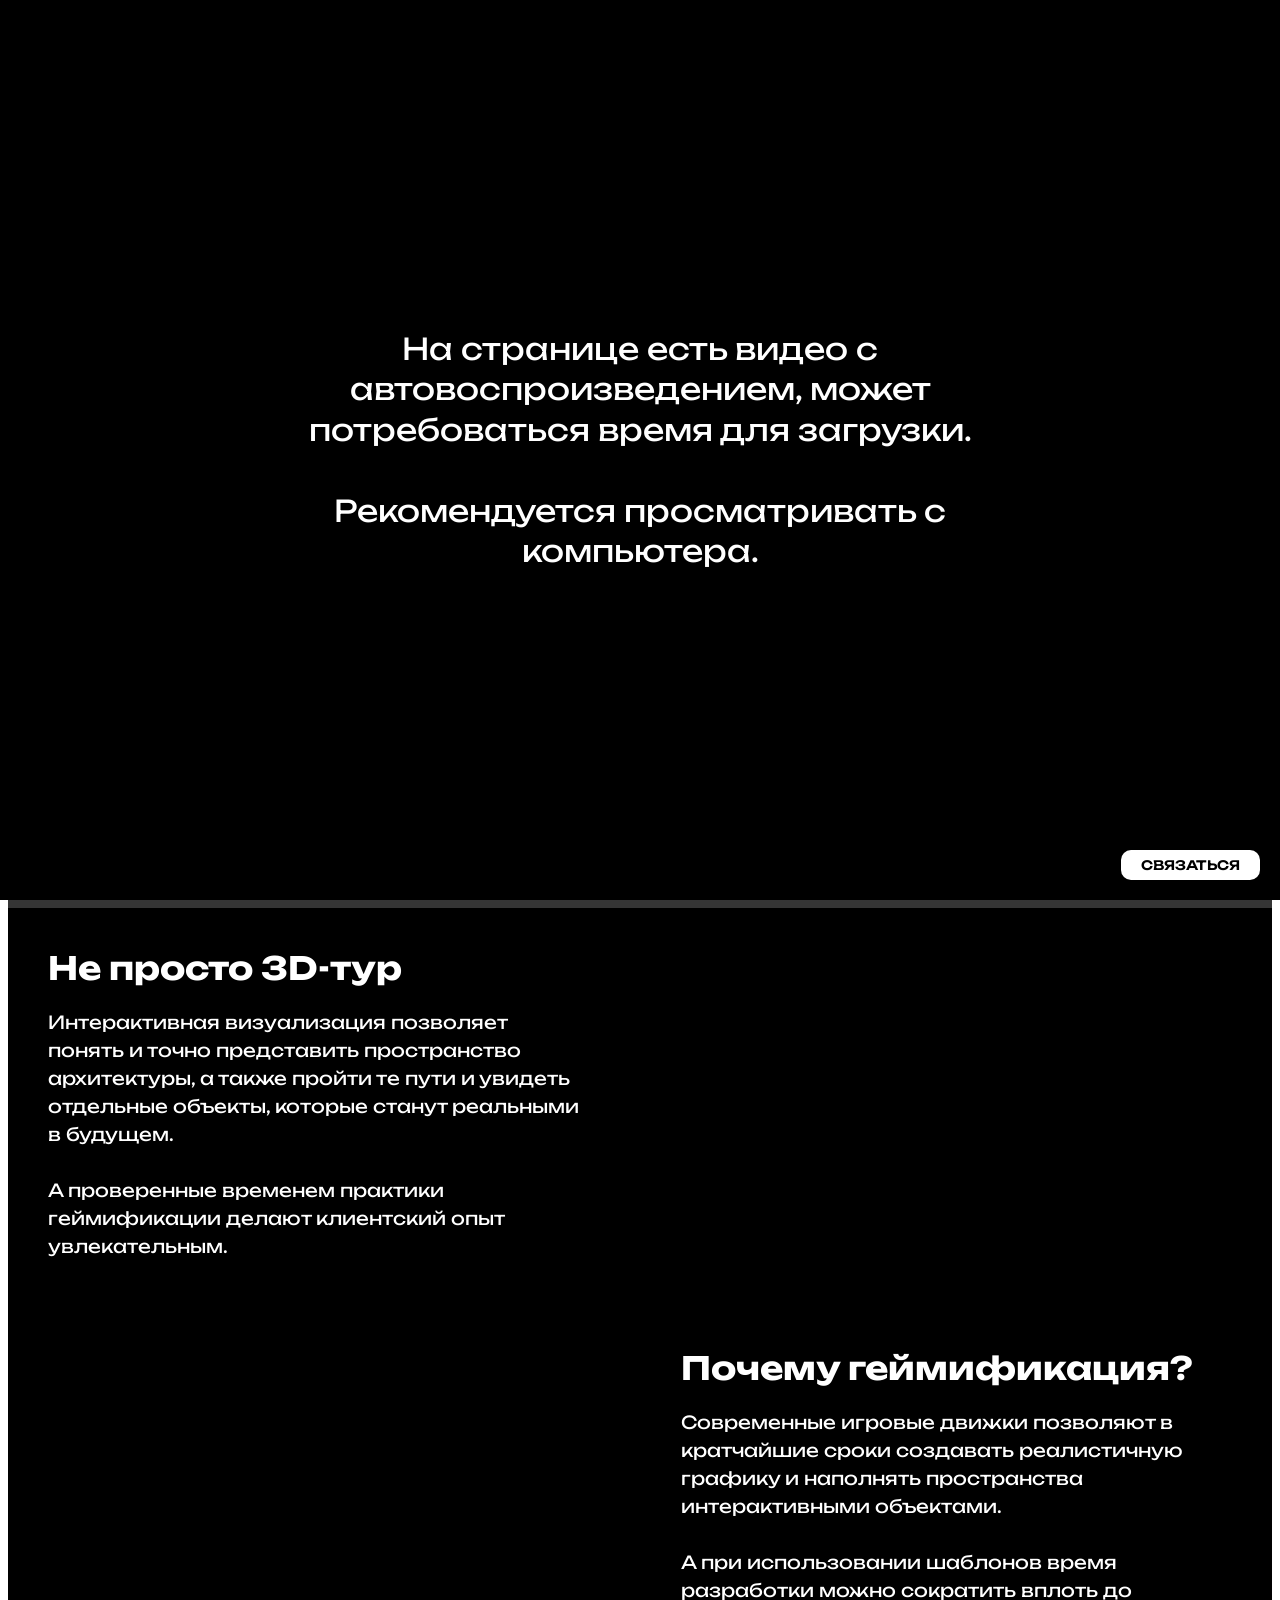
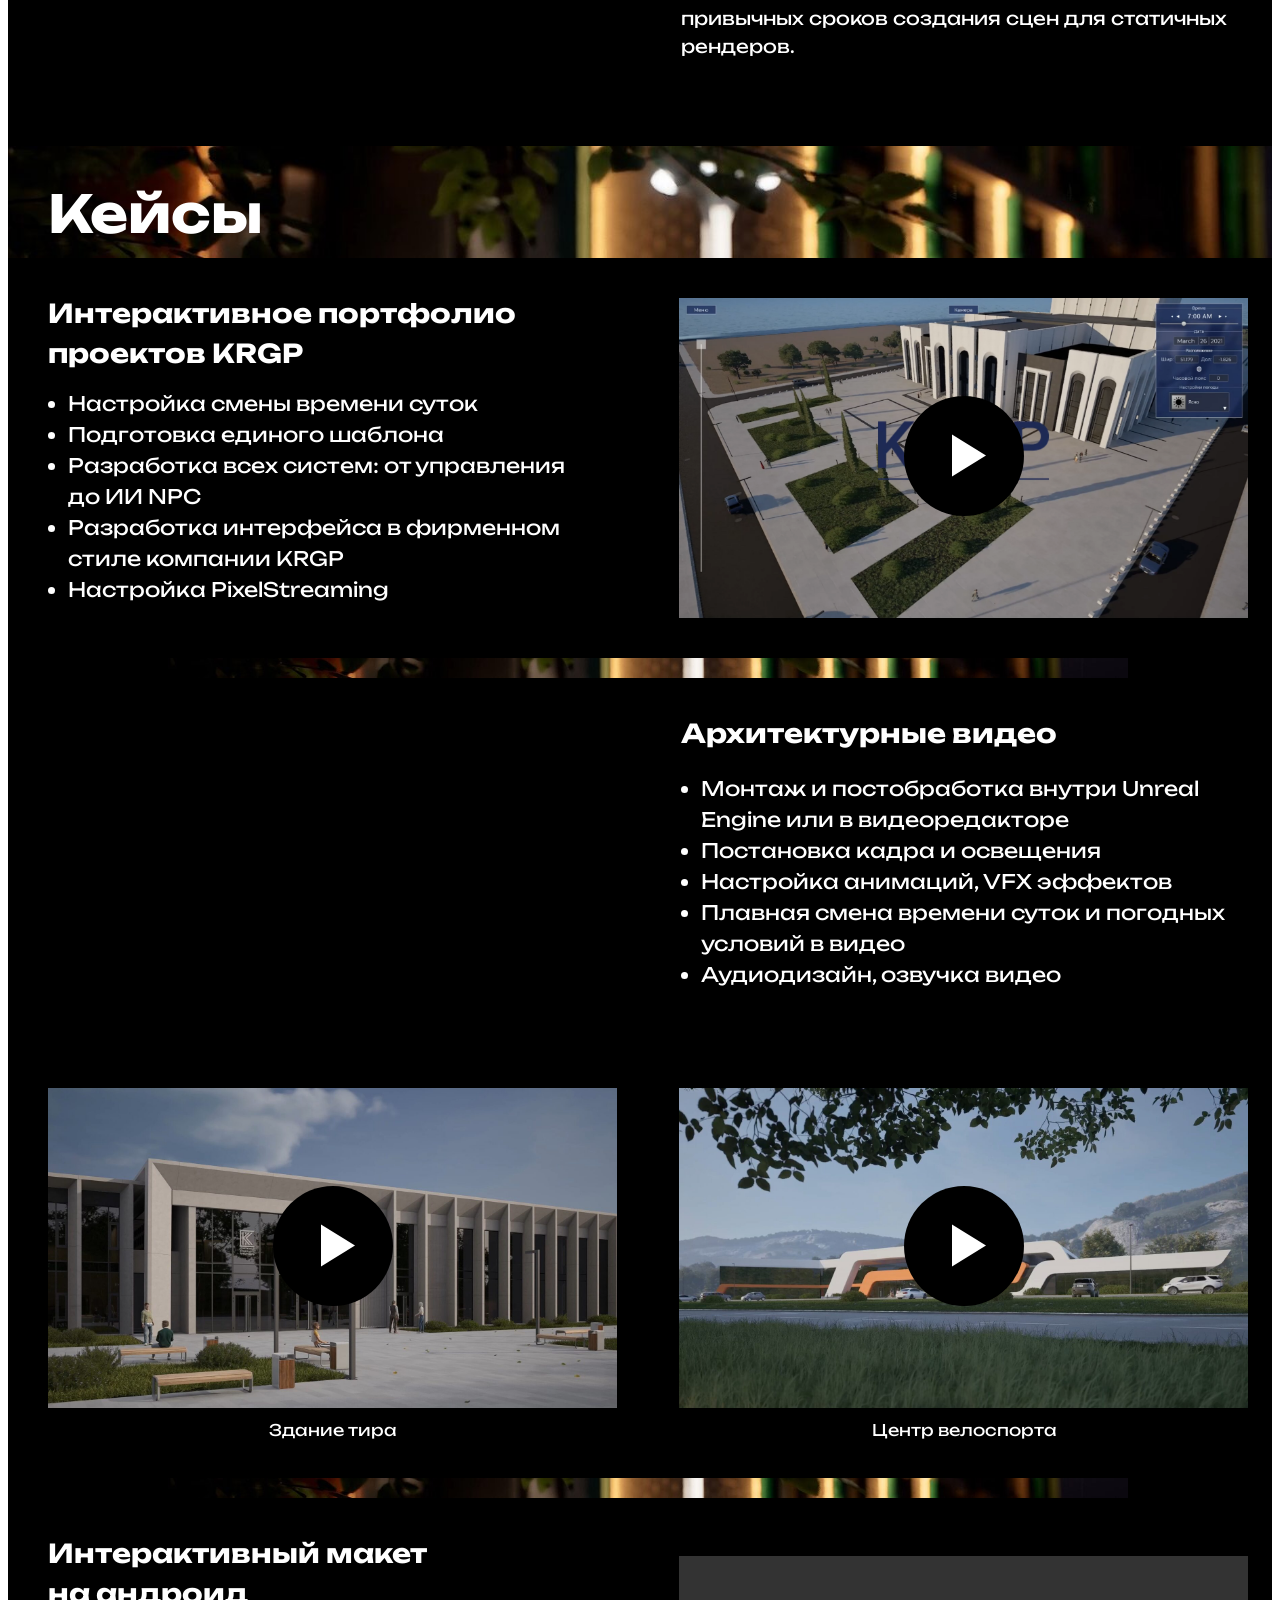
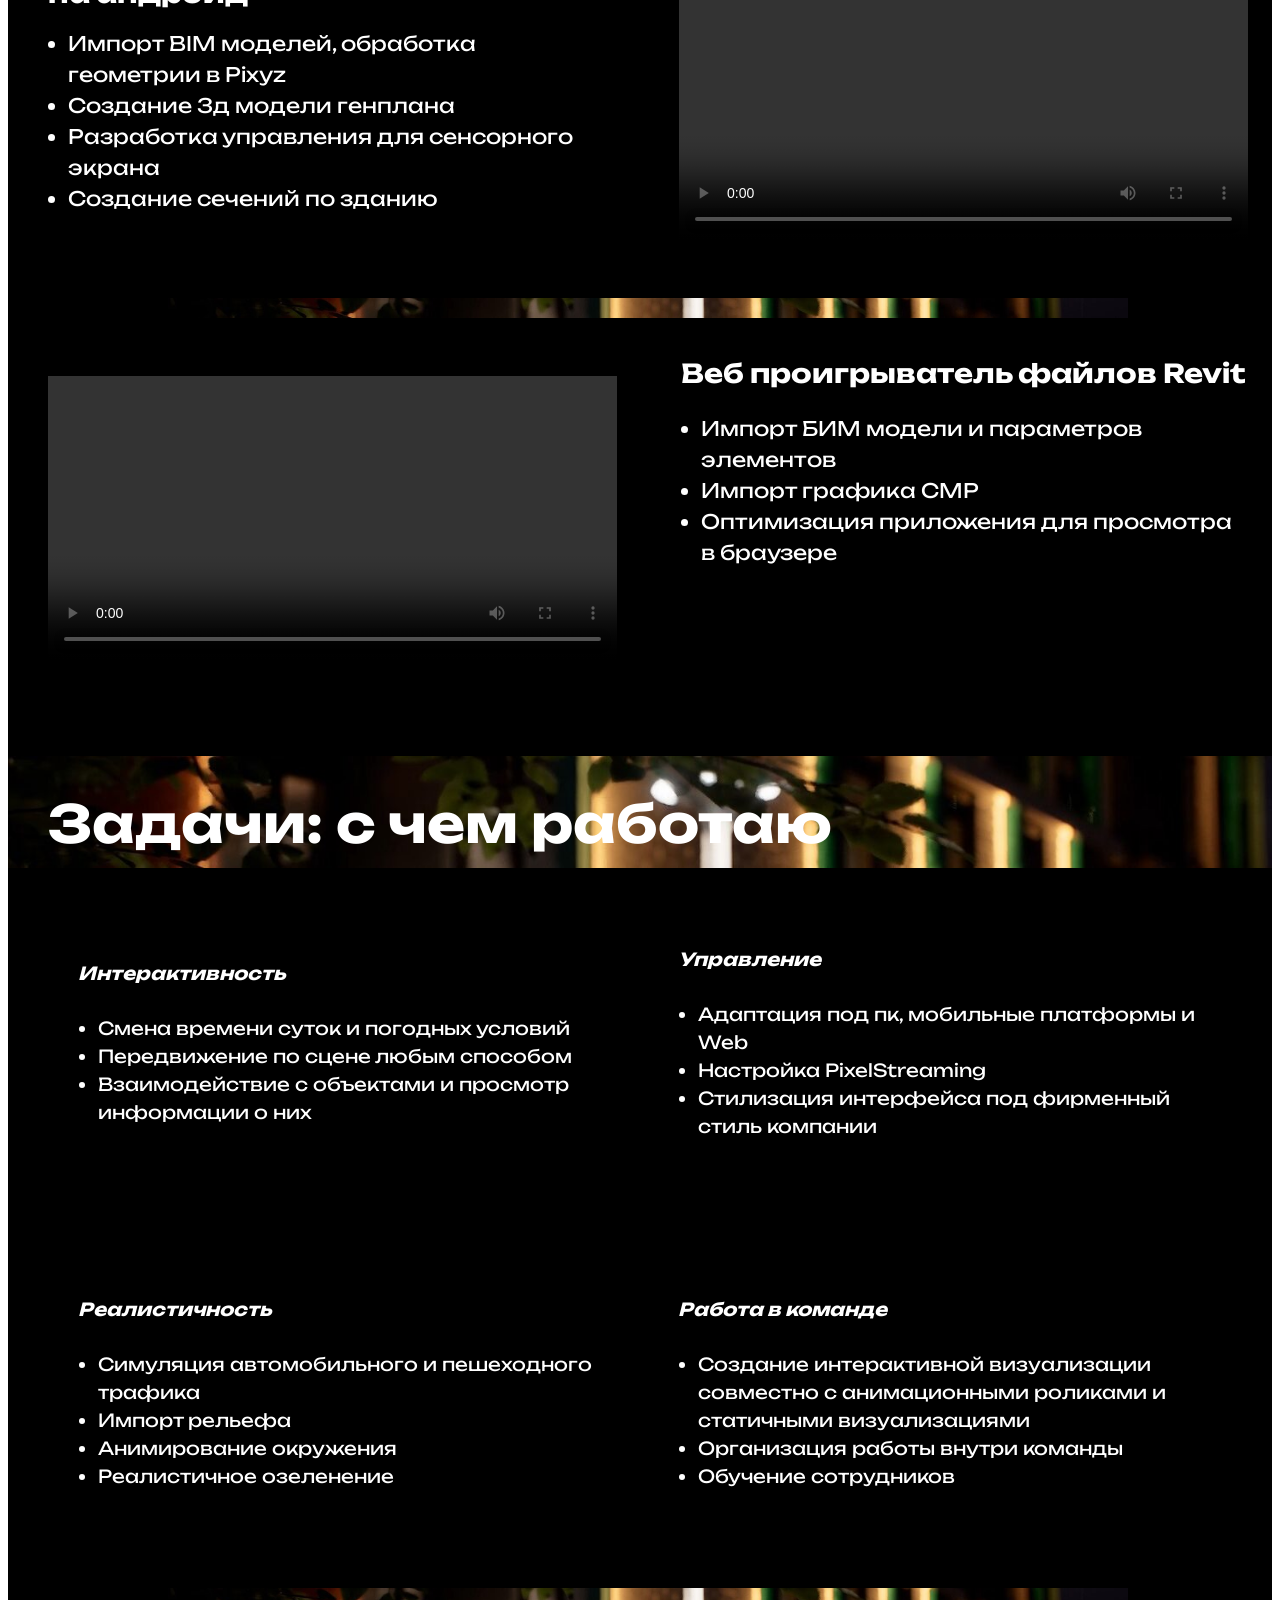
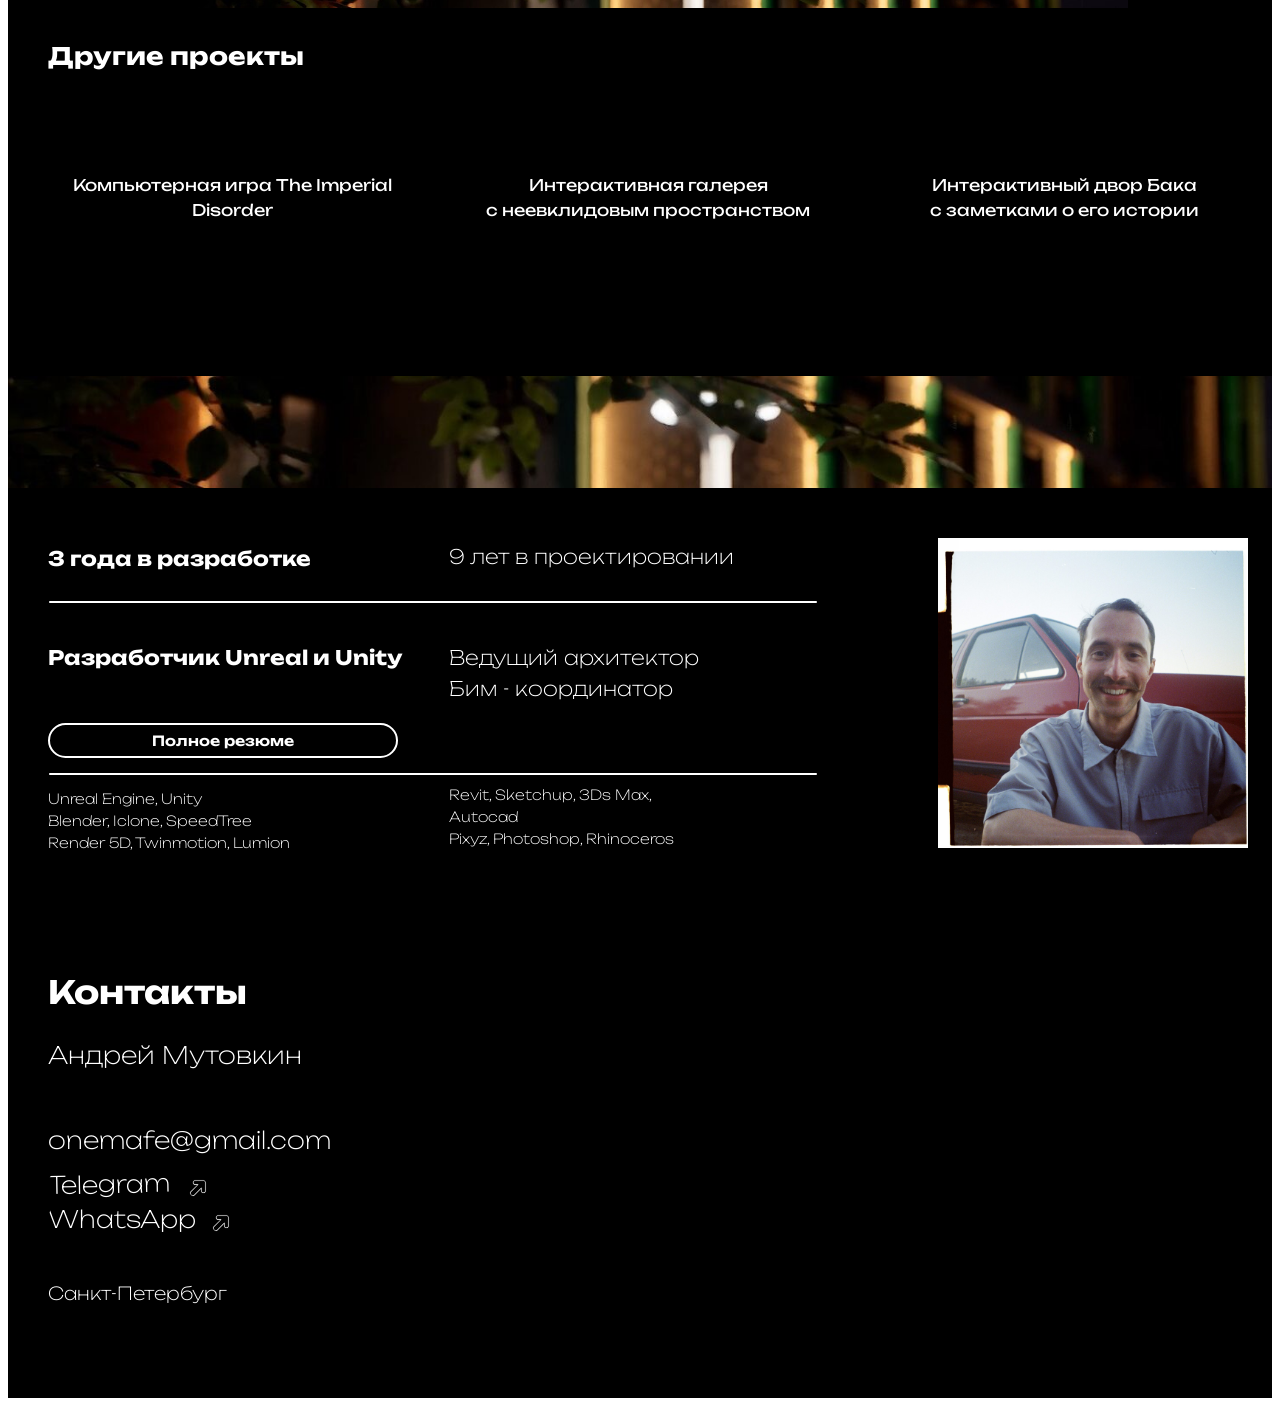
==== commit e23c561c: "Remove contact form The form posted to Tilda's own backend and can't work standalone. Keeping only t" ====
--- a/index.html
+++ b/index.html
@@ -11358,79 +11358,29 @@
 	
 	
 			
-	<div class="t396__elem tn-elem tn-elem__9534580861470210011265" data-elem-id="1470210011265" data-elem-type="text" data-field-top-value="75" data-field-left-value="0" data-field-height-value="48" data-field-width-value="403" data-field-axisy-value="top" data-field-axisx-value="right" data-field-container-value="grid" data-field-topunits-value="px" data-field-leftunits-value="px" data-field-heightunits-value="px" data-field-widthunits-value="px" data-field-textfit-value="autoheight" data-field-fontsize-value="32" data-field-top-res-320-value="300" data-field-left-res-320-value="0" data-field-width-res-320-value="300" data-field-axisx-res-320-value="center" data-field-top-res-480-value="330" data-field-left-res-480-value="25" data-field-width-res-480-value="430" data-field-fontsize-res-480-value="30" data-field-top-res-640-value="420" data-field-left-res-640-value="20" data-field-width-res-640-value="600" data-field-axisx-res-640-value="left" data-field-fontsize-res-640-value="40" data-field-top-res-960-value="50" data-field-left-res-960-value="170" data-field-width-res-960-value="550" data-field-heightunits-res-960-value="px" data-field-textfit-res-960-value="autoheight" data-field-widthmode-res-960-value="fixed" data-field-fontsize-res-960-value="38" data-fields="top,left,width,height,container,axisx,axisy,widthunits,leftunits,topunits" style="top: 50px; left: 677.5px; width: 550px; height: auto;">
-
-		
-									
-							<div class="tn-atom" field="tn_text_1470210011265" style="--lh-px: 59px; line-height: 59px;">Обсудим проект?</div>		
-				
-																			
-																				
-																				
-																				
-																				
-					
-				
-				
-				
-				
-				
-				
-				
-				
-	</div>
-
-			
-					
-
-			
-		
-				
-			
-						
-	
-			
-	
-						
-												
-												
-												
-												
-									
-	
-	
-			
-	<div class="t396__elem tn-elem tn-elem__9534580861570631110736 zero-form-rendered" data-elem-id="1570631110736" data-elem-type="form" data-field-top-value="-75" data-field-left-value="0" data-field-height-value="285" data-field-width-value="400" data-field-axisy-value="bottom" data-field-axisx-value="right" data-field-container-value="grid" data-field-topunits-value="px" data-field-leftunits-value="px" data-field-heightunits-value="px" data-field-widthunits-value="px" data-field-widthmode-value="fixed" data-field-heightmode-value="hug" data-field-top-res-320-value="-25" data-field-left-res-320-value="0" data-field-width-res-320-value="260" data-field-axisx-res-320-value="center" data-field-top-res-480-value="-25" data-field-left-res-480-value="25" data-field-width-res-480-value="340" data-field-top-res-640-value="-25" data-field-left-res-640-value="20" data-field-width-res-640-value="460" data-field-axisx-res-640-value="left" data-field-top-res-960-value="-75" data-field-left-res-960-value="0" data-field-width-res-960-value="380" data-field-inputpos-value="v" data-field-inputfontfamily-value="Unbounded" data-field-inputfontsize-value="16" data-field-inputfontweight-value="400" data-field-inputcolor-value="#000000" data-field-inputbgcolor-value="#ffffff" data-field-inputbordercolor-value="#cfcfcf" data-field-inputbordersize-value="1" data-field-inputheight-value="30" data-field-inputmargbottom-value="25" data-field-inputmargright-value="20" data-field-inputtitlefontsize-value="16" data-field-inputtitlefontweight-value="400" data-field-inputtitlecolor-value="#000" data-field-inputtitlemargbottom-value="5" data-field-inputelsfontweight-value="400" data-field-inputelsfontsize-value="14" data-field-buttontitle-value="Отправить" data-field-buttoncolor-value="#000000" data-field-buttonbgcolor-value="#ffffff" data-field-buttonbordercolor-value="#000000" data-field-buttonradius-value="20" data-field-buttonwidth-value="200" data-field-buttonheight-value="40" data-field-buttonfontsize-value="16" data-field-buttonfontweight-value="700" data-field-receivers-value="67179017199ce7613ffcea5ea0349126" data-field-buttonwidth-res-320-value="260" data-field-buttonwidth-res-480-value="340" data-field-buttonwidth-res-960-value="160" data-fields="width,top,left,inputs,container,axisx,axisy,widthunits,leftunits,topunits" style="width: 380px; left: 677.5px; top: 140px;">
-
-		
-									
-				
-				
-																			
-																				
-																				
-																				
-																				
-					
-				
-				
-				
-				
-				
-							<div class="tn-atom tn-atom__form"><style id="t-zero-placeholder-953458086-1570631110736">#rec953458086 [data-elem-id="1570631110736"] input::-webkit-input-placeholder{color:#000000;opacity:0.5;}#rec953458086 [data-elem-id="1570631110736"] input::-moz-placeholder{color:#000000;opacity:0.5;}#rec953458086 [data-elem-id="1570631110736"] input:-moz-placeholder{color:#000000;opacity:0.5;}#rec953458086 [data-elem-id="1570631110736"] input:-ms-input-placeholder{color:#000000;opacity:0.5;}#rec953458086 [data-elem-id="1570631110736"] textarea::-webkit-input-placeholder{color:#000000;opacity:0.5;}#rec953458086 [data-elem-id="1570631110736"] textarea::-moz-placeholder{color:#000000;opacity:0.5;}#rec953458086 [data-elem-id="1570631110736"] textarea:-moz-placeholder{color:#000000;opacity:0.5;}#rec953458086 [data-elem-id="1570631110736"] textarea:-ms-input-placeholder{color:#000000;opacity:0.5;}</style><style id="t-zero-form-c-styles">.tn-atom .t-input-block {position: relative;}</style><div class="t-form t-form_inputs-total_3"><input type="hidden" tabindex="-1" value="67179017199ce7613ffcea5ea0349126" name="formservices[]" class="js-formaction-services"><input type="hidden" tabindex="-1" value="1570631110736" name="tildaspec-elemid"><div class="js-successbox t-form__successbox t-text t-text_sm" style="display: none;"></div><div class="t-form__inputsbox"><div class="t-input-group t-input-group_in" data-input-lid="1531306243545" data-field-type="in" data-field-name="Input" style="margin-bottom: 25px;"><div class="t-input-block"><input aria-label="oneline" type="text" name="Input" class="t-input js-tilda-rule t-input-inline-styles" placeholder="Ваш мейл / номер телефона" style="color: rgb(0, 0, 0); border: 1px solid rgb(207, 207, 207); background-color: rgb(255, 255, 255); font-size: 16px; font-weight: 400; height: 30px;"><div class="t-input-error"></div></div></div><div class="t-input-group t-input-group_nm" data-input-lid="1531306540094" data-field-type="nm" data-field-name="name" style="margin-bottom: 25px;"><div class="t-input-block"><input aria-label="name" type="text" name="name" class="t-input js-tilda-rule t-input-inline-styles" data-tilda-rule="name" placeholder="Ваше Имя / Название организации" style="color: rgb(0, 0, 0); border: 1px solid rgb(207, 207, 207); background-color: rgb(255, 255, 255); font-size: 16px; font-weight: 400; height: 30px;"><div class="t-input-error"></div></div></div><div class="t-input-group t-input-group_ta" data-input-lid="1570631158893" data-field-type="ta" data-field-name="Textarea" style="margin-bottom: 25px;"><div class="t-input-block"><textarea aria-label="textarea" name="Textarea" class="t-input js-tilda-rule t-input-inline-styles" placeholder="Что хотели бы обсудить?" data-rows="4" rows="4" style="color: rgb(0, 0, 0); border: 1px solid rgb(207, 207, 207); background-color: rgb(255, 255, 255); font-size: 16px; font-weight: 400; height: 110px;"></textarea><div class="t-input-error"></div></div></div><div class="t-form__errorbox-middle"><div class="js-errorbox-all t-form__errorbox-wrapper" style="display: none;"><div class="t-form__errorbox-text t-text_xs t-text"><p class="t-form__errorbox-item js-rule-error js-rule-error-all"></p><p class="t-form__errorbox-item js-rule-error js-rule-error-req"></p><p class="t-form__errorbox-item js-rule-error js-rule-error-email"></p><p class="t-form__errorbox-item js-rule-error js-rule-error-name"></p><p class="t-form__errorbox-item js-rule-error js-rule-error-phone"></p><p class="t-form__errorbox-item js-rule-error js-rule-error-string"></p></div><div class="tn-form__errorbox-close js-errorbox-close"><div class="tn-form__errorbox-close-line tn-form__errorbox-close-line-left"></div><div class="tn-form__errorbox-close-line tn-form__errorbox-close-line-right"></div></div></div></div><div class="tn-form__submit"><button type="submit" class="t-submit" style="padding: 0px 15px; display: block; width: 200px; font-weight: 700; height: 40px;">Отправить</button></div></div><div class="t-form__errorbox-bottom"><div class="js-errorbox-all t-form__errorbox-wrapper" style="display: none;"><div class="t-form__errorbox-text t-text_xs t-text"><p class="t-form__errorbox-item js-rule-error js-rule-error-all"></p><p class="t-form__errorbox-item js-rule-error js-rule-error-req"></p><p class="t-form__errorbox-item js-rule-error js-rule-error-email"></p><p class="t-form__errorbox-item js-rule-error js-rule-error-name"></p><p class="t-form__errorbox-item js-rule-error js-rule-error-phone"></p><p class="t-form__errorbox-item js-rule-error js-rule-error-string"></p></div><div class="tn-form__errorbox-close js-errorbox-close"><div class="tn-form__errorbox-close-line tn-form__errorbox-close-line-left"></div><div class="tn-form__errorbox-close-line tn-form__errorbox-close-line-right"></div></div></div></div><div style="position: absolute; left: -5000px; bottom: 0px; display: none;"><input type="text" name="form-spec-comments" class="js-form-spec-comments" tabindex="-1"></div></div><style id="t-zero-form-btn-styles-1570631110736-953458086">#rec953458086 [data-elem-id="1570631110736"] .t-submit{color:#000000;border-radius:20px;font-size:16px;font-family:Unbounded, Arial, sans-serif;cursor:pointer;background-color: #ffffff;}</style></div>
-			<!--googleoff: all-->
-			<!--noindex-->
-				<div data-nosnippet="true" class="tn-atom__inputs-wrapp" style="display:none;">
-					<div class="tn-atom__inputs-data" data-value="[{&quot;lid&quot;:&quot;1531306243545&quot;,&quot;ls&quot;:&quot;10&quot;,&quot;loff&quot;:&quot;&quot;,&quot;li_parent_id&quot;:&quot;&quot;,&quot;li_type&quot;:&quot;in&quot;,&quot;li_ph&quot;:&quot;\u0412\u0430\u0448 \u043c\u0435\u0439\u043b \/ \u043d\u043e\u043c\u0435\u0440 \u0442\u0435\u043b\u0435\u0444\u043e\u043d\u0430&quot;,&quot;li_nm&quot;:&quot;Input&quot;},{&quot;lid&quot;:&quot;1531306540094&quot;,&quot;ls&quot;:&quot;20&quot;,&quot;loff&quot;:&quot;&quot;,&quot;li_parent_id&quot;:&quot;&quot;,&quot;li_type&quot;:&quot;nm&quot;,&quot;li_ph&quot;:&quot;\u0412\u0430\u0448\u0435 \u0418\u043c\u044f \/ \u041d\u0430\u0437\u0432\u0430\u043d\u0438\u0435 \u043e\u0440\u0433\u0430\u043d\u0438\u0437\u0430\u0446\u0438\u0438&quot;,&quot;li_name&quot;:&quot;name&quot;,&quot;li_nm&quot;:&quot;name&quot;},{&quot;lid&quot;:&quot;1570631158893&quot;,&quot;ls&quot;:&quot;30&quot;,&quot;loff&quot;:&quot;&quot;,&quot;li_parent_id&quot;:&quot;&quot;,&quot;li_type&quot;:&quot;ta&quot;,&quot;li_ph&quot;:&quot;\u0427\u0442\u043e \u0445\u043e\u0442\u0435\u043b\u0438 \u0431\u044b \u043e\u0431\u0441\u0443\u0434\u0438\u0442\u044c?&quot;,&quot;li_rows&quot;:&quot;4&quot;,&quot;li_nm&quot;:&quot;Textarea&quot;}]"></div>
-										<textarea class="tn-atom__inputs-textarea">[{"lid":"1531306243545","ls":"10","loff":"","li_parent_id":"","li_type":"in","li_ph":"\u0412\u0430\u0448 \u043c\u0435\u0439\u043b \/ \u043d\u043e\u043c\u0435\u0440 \u0442\u0435\u043b\u0435\u0444\u043e\u043d\u0430","li_nm":"Input"},{"lid":"1531306540094","ls":"20","loff":"","li_parent_id":"","li_type":"nm","li_ph":"\u0412\u0430\u0448\u0435 \u0418\u043c\u044f \/ \u041d\u0430\u0437\u0432\u0430\u043d\u0438\u0435 \u043e\u0440\u0433\u0430\u043d\u0438\u0437\u0430\u0446\u0438\u0438","li_name":"name","li_nm":"name"},{"lid":"1570631158893","ls":"30","loff":"","li_parent_id":"","li_type":"ta","li_ph":"\u0427\u0442\u043e \u0445\u043e\u0442\u0435\u043b\u0438 \u0431\u044b \u043e\u0431\u0441\u0443\u0434\u0438\u0442\u044c?","li_rows":"4","li_nm":"Textarea"}]</textarea>
-				</div>
-				
-<!-- Form export deps: css/lib/tilda-zero-form-errorbox.min.css css/lib/tilda-zero-form-horizontal.min.css js/lib/tilda-phone-mask-1.1.min.js css/lib/tilda-date-picker-1.0.min.css js/lib/tilda-date-picker-1.0.min.js js/lib/tilda-calc-1.0.min.js js/lib/tilda-upwidget-1.1.min.js js/lib/uploadcare-3.x.full.min.js js/lib/uploadcare-3.x.min.js js/lib/tilda-range-1.0.min.js css/lib/tilda-range-1.0.min.css js/lib/tilda-img-select-1.0.min.js css/lib/tilda-img-select-1.0.min.css  -->			<!--/noindex-->
-			<!--googleon: all-->
-		
-				
-				
-	</div>
+	
+
+			
+					
+
+			
+		
+				
+			
+						
+	
+			
+	
+						
+												
+												
+												
+												
+									
+	
+	
+			
+	
 
 			
 					
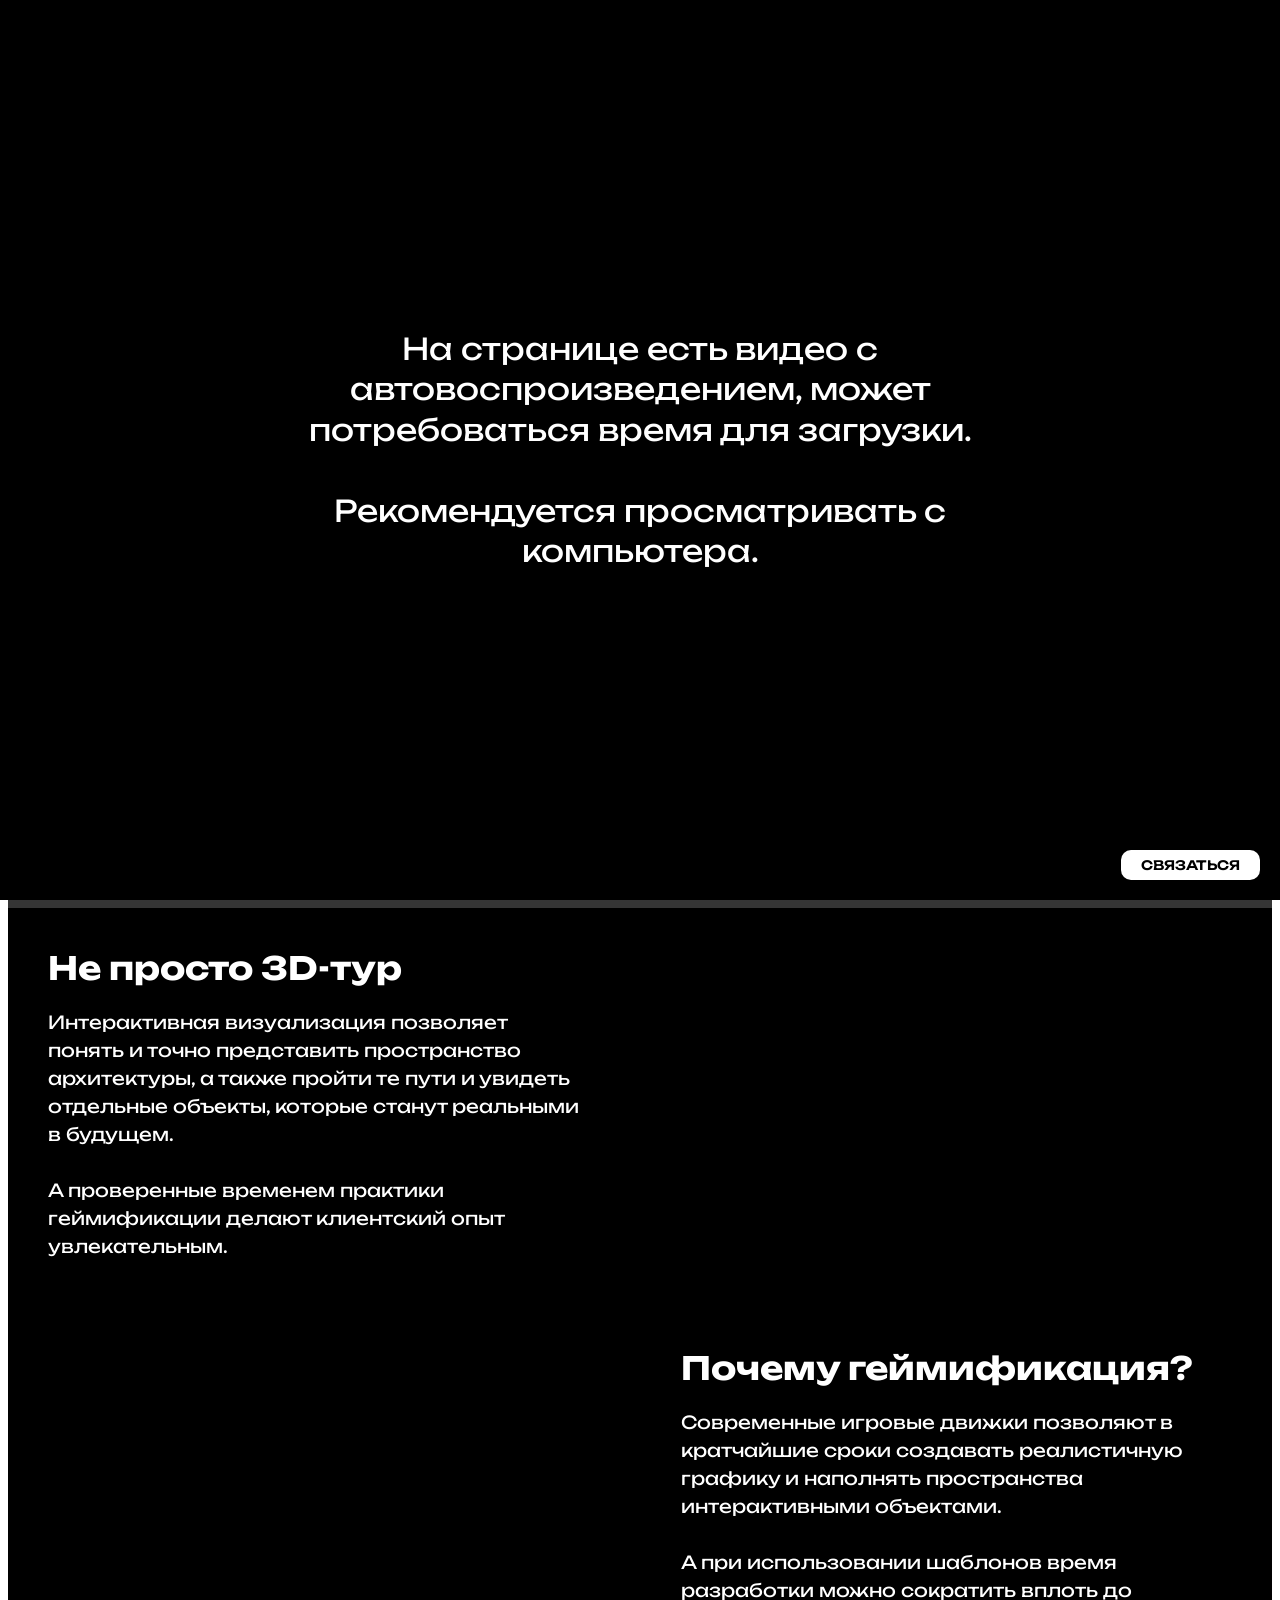
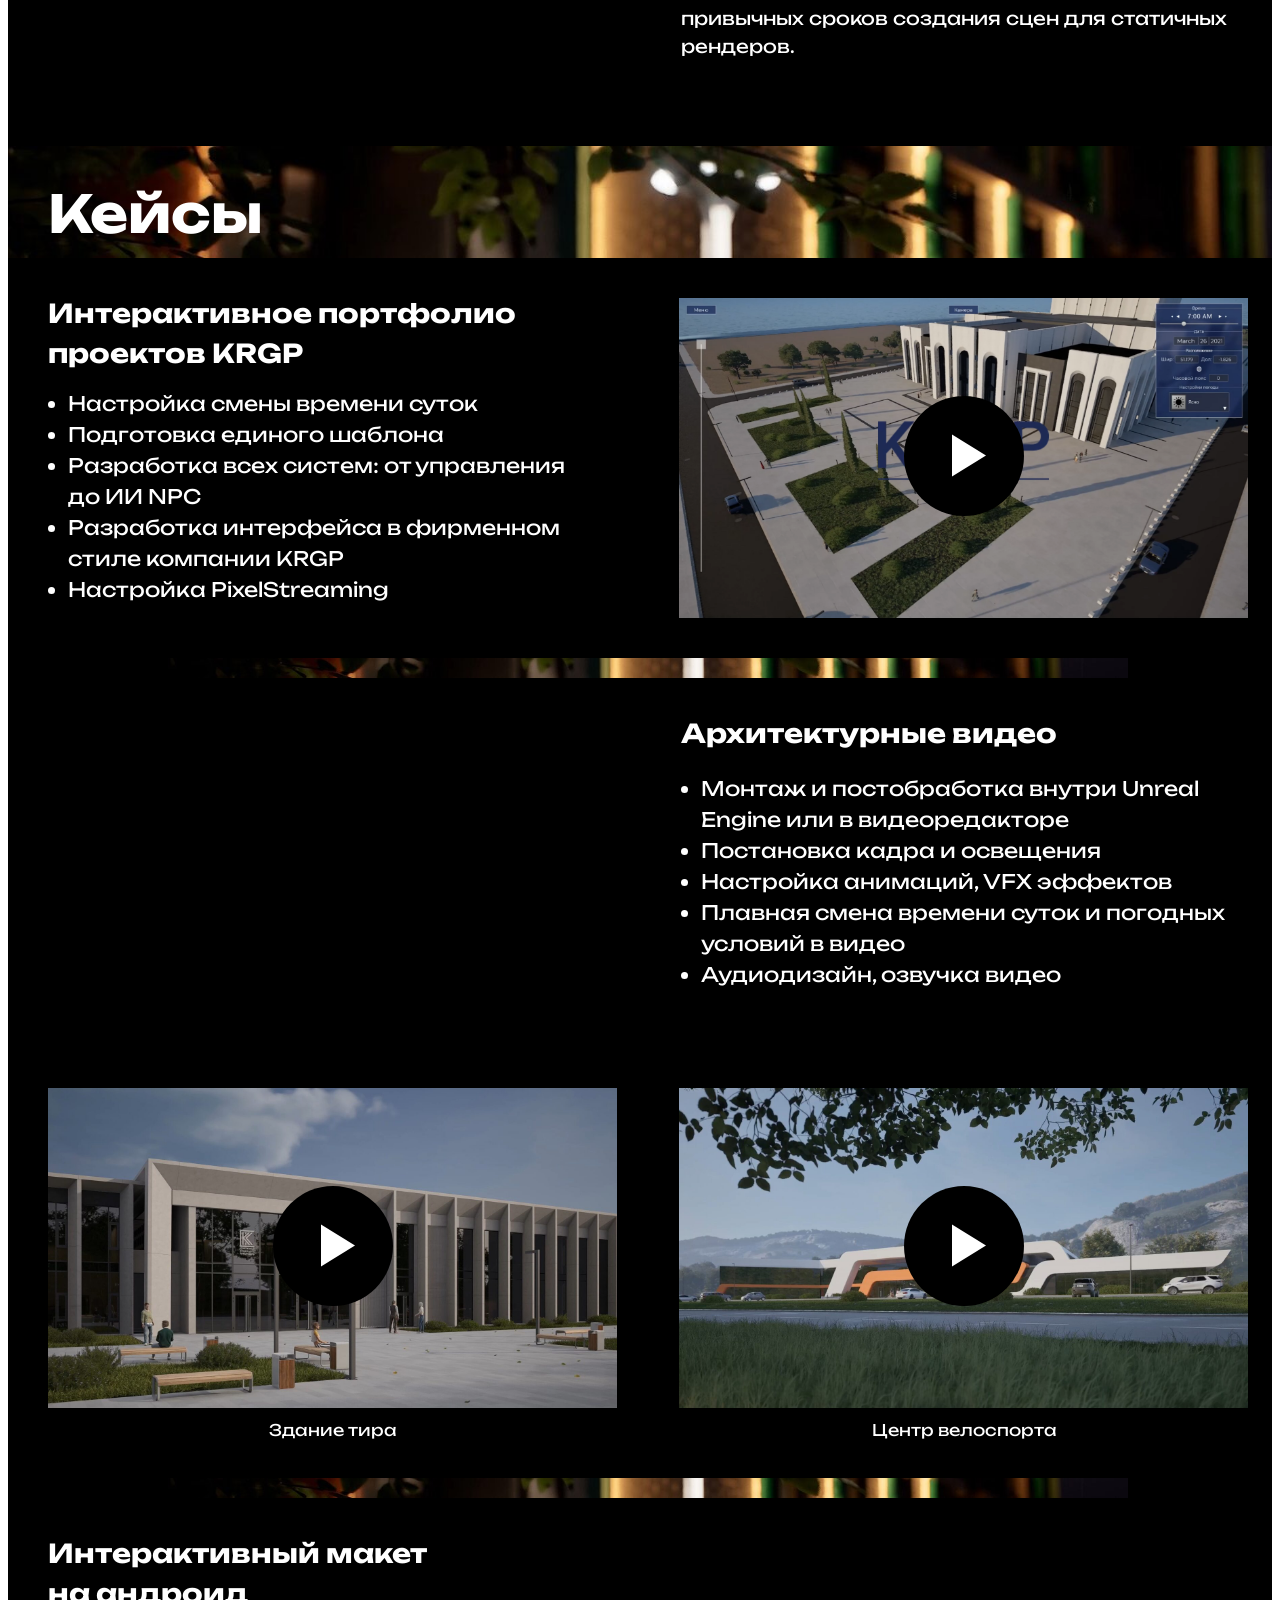
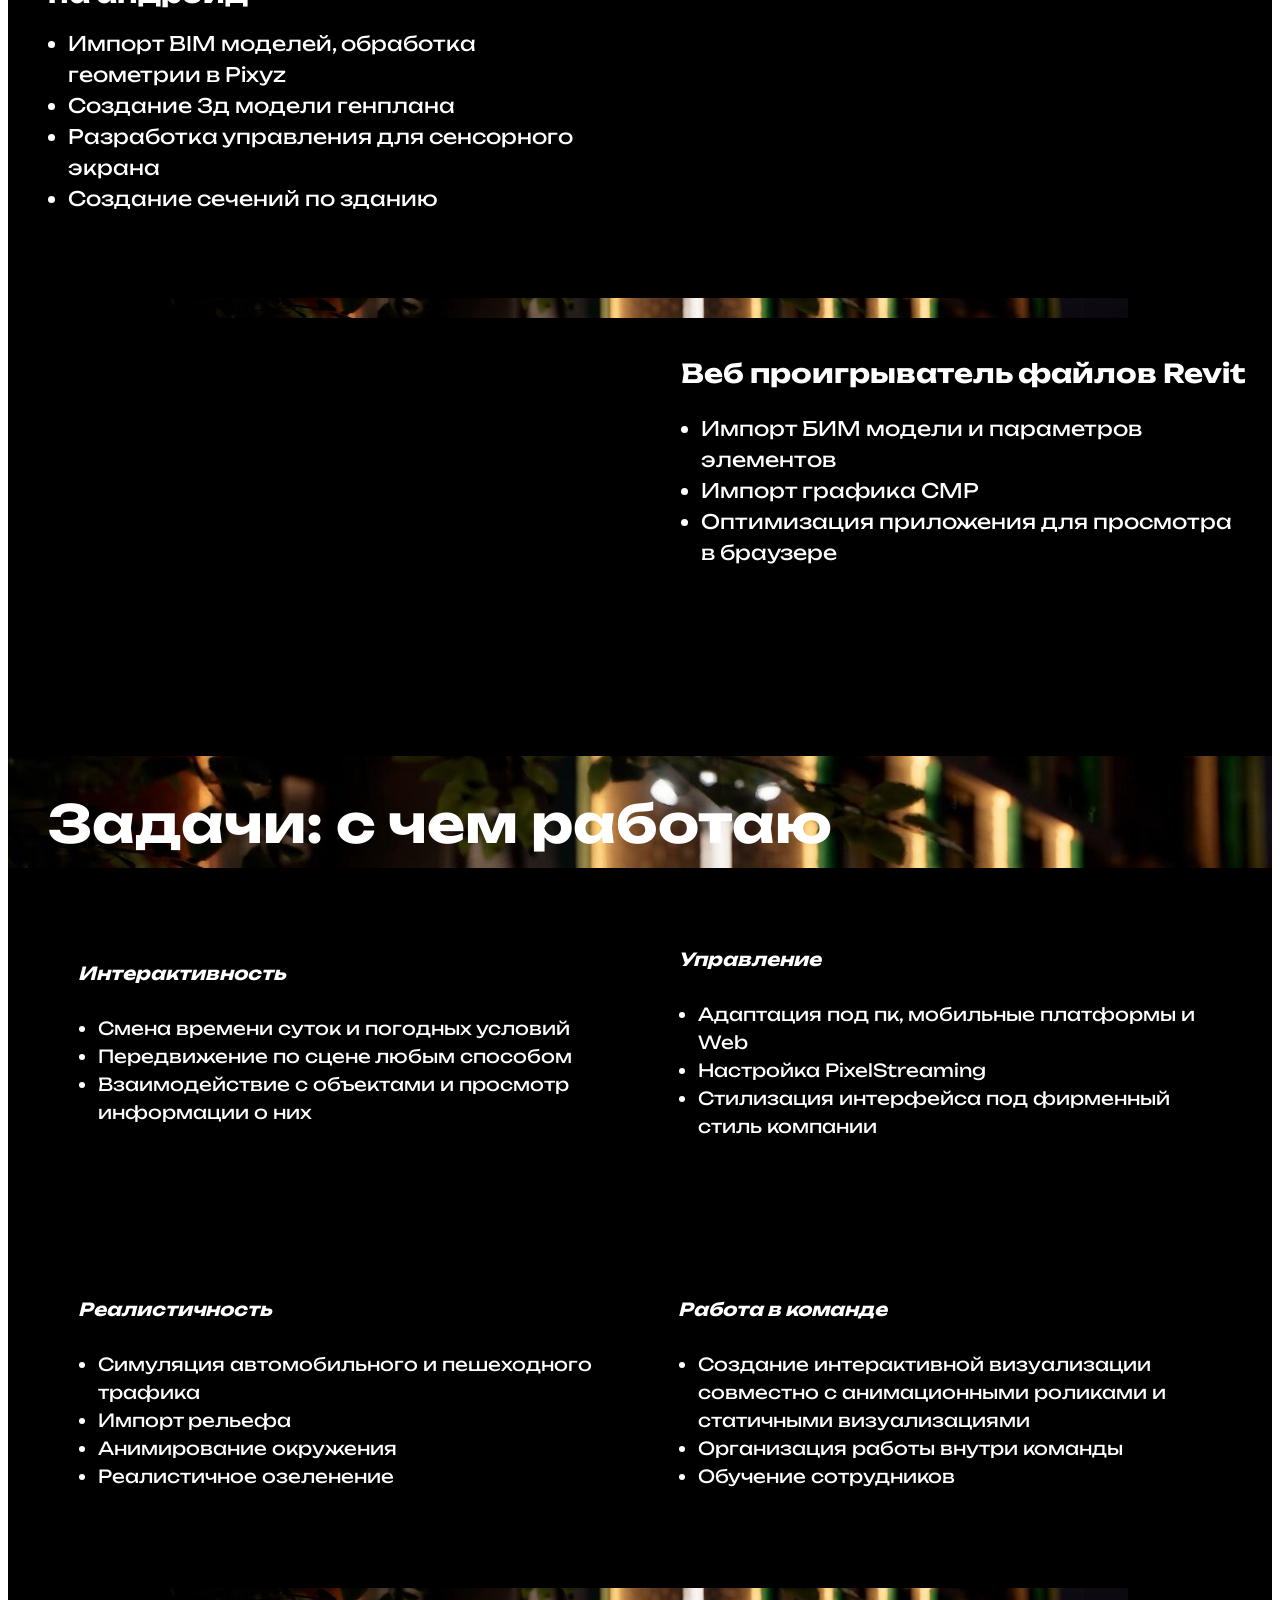
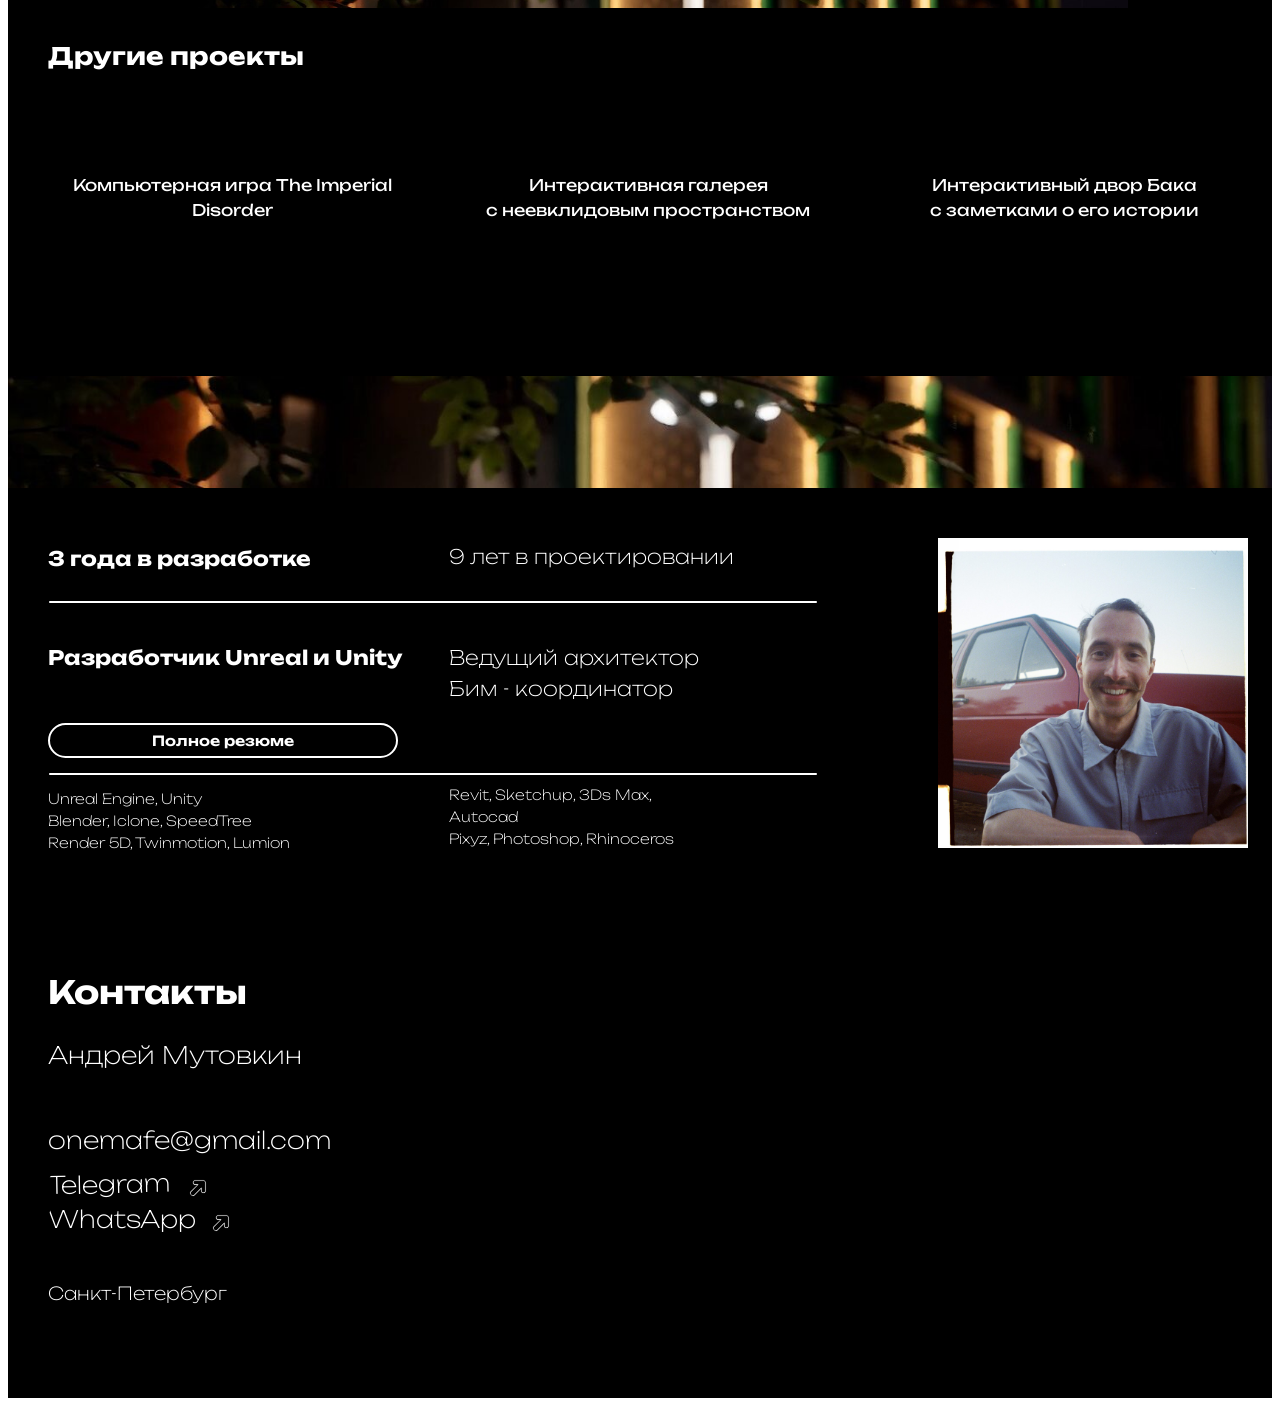
==== commit 5cf1494a: "Move videos to Kinescope hosting Self-hosted mp4s were too large for git/most static hosts, and YouT" ====
--- a/index.html
+++ b/index.html
@@ -2192,9 +2192,7 @@
 				
 							<div class="tn-atom tn-atom__html">
 									<div id="videoBackground" style="width: 1890px; height: 851px;">
-  <video style="object-fit: cover; background-size: cover; width: 100%; height: 100%" preload="auto" playsinline="" autoplay="" loop="" muted="">
-    <source src="video/Main_720.mp4" type="video/mp4">
-  </video>
+  <iframe src="https://kinescope.io/embed/pHdNci2Advp4yJgZPDvdm2?behaviour%5BautoPlay%5D=true&behaviour%5Bloop%5D=true&behaviour%5Bmuted%5D=true&behaviour%5BplaysInline%5D=true&ui%5Bcontrols%5D=false&ui%5BmainPlayButton%5D=false" style="object-fit: cover; width: 100%; height: 100%; border: 0;" allow="autoplay; fullscreen; picture-in-picture" allowfullscreen></iframe>
 </div>
 
 <script>
@@ -2729,9 +2727,7 @@
 				
 							<div class="tn-atom tn-atom__html">
 									<div id="videoBackground">
-  <video style="object-fit: cover; background-size: cover; width: 100%; height: 100%" preload="auto" playsinline="" autoplay="" loop="" muted="">
-    <source src="video/1-1_New_480.mp4" type="video/mp4">
-  </video>
+  <iframe src="https://kinescope.io/embed/irYUZVE8rq1wqtaLbQxz84?behaviour%5BautoPlay%5D=true&behaviour%5Bloop%5D=true&behaviour%5Bmuted%5D=true&behaviour%5BplaysInline%5D=true&ui%5Bcontrols%5D=false&ui%5BmainPlayButton%5D=false" style="object-fit: cover; width: 100%; height: 100%; border: 0;" allow="autoplay; fullscreen; picture-in-picture" allowfullscreen></iframe>
 </div>
 
 <script>
@@ -3135,9 +3131,7 @@
 				
 							<div class="tn-atom tn-atom__html">
 									<div id="videoBackground">
-  <video style="object-fit: cover; background-size: cover; width: 100%; height: 100%" preload="auto" playsinline="" autoplay="" loop="" muted="">
-    <source src="video/1-2_New_480.mp4" type="video/mp4">
-  </video>
+  <iframe src="https://kinescope.io/embed/jZK8gT5dHjxGGkqSwfTgaj?behaviour%5BautoPlay%5D=true&behaviour%5Bloop%5D=true&behaviour%5Bmuted%5D=true&behaviour%5BplaysInline%5D=true&ui%5Bcontrols%5D=false&ui%5BmainPlayButton%5D=false" style="object-fit: cover; width: 100%; height: 100%; border: 0;" allow="autoplay; fullscreen; picture-in-picture" allowfullscreen></iframe>
 </div>
 
 <script>
@@ -3865,7 +3859,7 @@
 							}
 						</style>
 					
-													<div class="tn-atom__videoiframe" data-mp4video="video/KRGP.mp4" style="display: flex; align-items: center; height: 100%; position: relative;"></div>
+													<div class="tn-atom__videoiframe" style="display: flex; align-items: center; height: 100%; position: relative;"><iframe src="https://kinescope.io/embed/tVskRenyKGD2MbrsZmPobn" style="width: 100%; aspect-ratio: 16/9; border: 0;" allow="autoplay; fullscreen; picture-in-picture" allowfullscreen></iframe></div>
 							</div>
 		
 				
@@ -4409,9 +4403,7 @@
 				
 							<div class="tn-atom tn-atom__html">
 									<div id="videoBackground">
-  <video style="object-fit: cover; background-size: cover; width: 100%; height: 100%" preload="auto" playsinline="" autoplay="" loop="" muted="">
-    <source src="video/Roof.mp4" type="video/mp4">
-  </video>
+  <iframe src="https://kinescope.io/embed/o9dzogBrqma9Edxc63GfpK?behaviour%5BautoPlay%5D=true&behaviour%5Bloop%5D=true&behaviour%5Bmuted%5D=true&behaviour%5BplaysInline%5D=true&ui%5Bcontrols%5D=false&ui%5BmainPlayButton%5D=false" style="object-fit: cover; width: 100%; height: 100%; border: 0;" allow="autoplay; fullscreen; picture-in-picture" allowfullscreen></iframe>
 </div>
 
 <script>
@@ -4923,7 +4915,7 @@
 							}
 						</style>
 					
-													<div class="tn-atom__videoiframe" data-mp4video="video/KRGP_BikeCenter_0906.mp4" style="display: flex; align-items: center; height: 100%; position: relative;"></div>
+													<div class="tn-atom__videoiframe" style="display: flex; align-items: center; height: 100%; position: relative;"><iframe src="https://kinescope.io/embed/g2eNADecxnosug9JMP7oG2" style="width: 100%; aspect-ratio: 16/9; border: 0;" allow="autoplay; fullscreen; picture-in-picture" allowfullscreen></iframe></div>
 							</div>
 		
 				
@@ -5007,7 +4999,7 @@
 							}
 						</style>
 					
-													<div class="tn-atom__videoiframe" data-mp4video="video/KRGP_ShootingGallery.mp4" style="display: flex; align-items: center; height: 100%; position: relative;"></div>
+													<div class="tn-atom__videoiframe" style="display: flex; align-items: center; height: 100%; position: relative;"><iframe src="https://kinescope.io/embed/tn3Netg9oYzz5HnNsQRSvx" style="width: 100%; aspect-ratio: 16/9; border: 0;" allow="autoplay; fullscreen; picture-in-picture" allowfullscreen></iframe></div>
 							</div>
 		
 				
@@ -5563,7 +5555,7 @@
 				
 				
 							<div class="tn-atom" style="height: 100%; background-color: rgb(0, 0, 0); background-repeat: no-repeat; background-position: center center;">
-													<div class="tn-atom__videoiframe" data-mp4video="video/720Android.mp4" style="display: flex; align-items: center; height: 100%;"><video id="html-video-956790736-1744539158148" playsinline="" controls="" style="width: 100%; display: block;"><source src="video/720Android.mp4" type="video/mp4"></video></div>
+													<div class="tn-atom__videoiframe" style="display: flex; align-items: center; height: 100%;"><iframe src="https://kinescope.io/embed/7kEqUsSvd8SwSaE2fa96fg" style="width: 100%; aspect-ratio: 16/9; border: 0;" allow="autoplay; fullscreen; picture-in-picture" allowfullscreen></iframe></div>
 							</div>
 		
 				
@@ -6117,7 +6109,7 @@
 				
 				
 							<div class="tn-atom" style="height: 100%; background-color: rgb(0, 0, 0); background-repeat: no-repeat; background-position: center center;">
-													<div class="tn-atom__videoiframe" data-mp4video="video/720BIMViewer.mp4" style="display: flex; align-items: center; height: 100%;"><video id="html-video-956798346-1744539337844" playsinline="" controls="" style="width: 100%; display: block;"><source src="video/720BIMViewer.mp4" type="video/mp4"></video></div>
+													<div class="tn-atom__videoiframe" style="display: flex; align-items: center; height: 100%;"><iframe src="https://kinescope.io/embed/qP55cCHFF2x8PZm3oXmLYY" style="width: 100%; aspect-ratio: 16/9; border: 0;" allow="autoplay; fullscreen; picture-in-picture" allowfullscreen></iframe></div>
 							</div>
 		
 				
@@ -7102,9 +7094,7 @@
 				
 							<div class="tn-atom tn-atom__html">
 									<div id="videoBackground">
-  <video style="object-fit: cover; background-size: cover; width: 100%; height: 100%" preload="auto" playsinline="" autoplay="" loop="" muted="">
-    <source src="video/3-3_ArchTimeChanging.mp4" type="video/mp4">
-  </video>
+  <iframe src="https://kinescope.io/embed/67ceSAyjTXirARr8XKiZKj?behaviour%5BautoPlay%5D=true&behaviour%5Bloop%5D=true&behaviour%5Bmuted%5D=true&behaviour%5BplaysInline%5D=true&ui%5Bcontrols%5D=false&ui%5BmainPlayButton%5D=false" style="object-fit: cover; width: 100%; height: 100%; border: 0;" allow="autoplay; fullscreen; picture-in-picture" allowfullscreen></iframe>
 </div>
 
 <script>
@@ -7263,9 +7253,7 @@
 				
 							<div class="tn-atom tn-atom__html">
 									<div id="videoBackground">
-  <video style="object-fit: cover; background-size: cover; width: 100%; height: 100%" preload="auto" playsinline="" autoplay="" loop="" muted="">
-    <source src="video/3-4_Team.mp4" type="video/mp4">
-  </video>
+  <iframe src="https://kinescope.io/embed/n8jFd1sGMAWvc8NznUoLxc?behaviour%5BautoPlay%5D=true&behaviour%5Bloop%5D=true&behaviour%5Bmuted%5D=true&behaviour%5BplaysInline%5D=true&ui%5Bcontrols%5D=false&ui%5BmainPlayButton%5D=false" style="object-fit: cover; width: 100%; height: 100%; border: 0;" allow="autoplay; fullscreen; picture-in-picture" allowfullscreen></iframe>
 </div>
 
 <script>
@@ -7424,9 +7412,7 @@
 				
 							<div class="tn-atom tn-atom__html">
 									<div id="videoBackground">
-  <video style="object-fit: cover; background-size: cover; width: 100%; height: 100%" preload="auto" playsinline="" autoplay="" loop="" muted="">
-    <source src="video/3-2_Controls.mp4" type="video/mp4">
-  </video>
+  <iframe src="https://kinescope.io/embed/o1DgqU566PM2Lxz5VHHA8y?behaviour%5BautoPlay%5D=true&behaviour%5Bloop%5D=true&behaviour%5Bmuted%5D=true&behaviour%5BplaysInline%5D=true&ui%5Bcontrols%5D=false&ui%5BmainPlayButton%5D=false" style="object-fit: cover; width: 100%; height: 100%; border: 0;" allow="autoplay; fullscreen; picture-in-picture" allowfullscreen></iframe>
 </div>
 
 <script>
@@ -7585,9 +7571,7 @@
 				
 							<div class="tn-atom tn-atom__html">
 									<div id="videoBackground">
-  <video style="object-fit: cover; background-size: cover; width: 100%; height: 100%" preload="auto" playsinline="" autoplay="" loop="" muted="">
-    <source src="video/3-2_Interactive.mp4" type="video/mp4">
-  </video>
+  <iframe src="https://kinescope.io/embed/kTre3Qsvy2ZnAbXAG2sNE6?behaviour%5BautoPlay%5D=true&behaviour%5Bloop%5D=true&behaviour%5Bmuted%5D=true&behaviour%5BplaysInline%5D=true&ui%5Bcontrols%5D=false&ui%5BmainPlayButton%5D=false" style="object-fit: cover; width: 100%; height: 100%; border: 0;" allow="autoplay; fullscreen; picture-in-picture" allowfullscreen></iframe>
 </div>
 
 <script>
@@ -8498,9 +8482,7 @@
 				
 							<div class="tn-atom tn-atom__html" style="pointer-events: auto;">
 									<div id="videoBackground">
-  <video style="object-fit: cover; background-size: cover; width: 100%; height: 100%" preload="auto" playsinline="" autoplay="" loop="" muted="">
-    <source src="video/TID.mp4" type="video/mp4">
-  </video>
+  <iframe src="https://kinescope.io/embed/veig4eczoNayRshWKXRRD7?behaviour%5BautoPlay%5D=true&behaviour%5Bloop%5D=true&behaviour%5Bmuted%5D=true&behaviour%5BplaysInline%5D=true&ui%5Bcontrols%5D=false&ui%5BmainPlayButton%5D=false" style="object-fit: cover; width: 100%; height: 100%; border: 0;" allow="autoplay; fullscreen; picture-in-picture" allowfullscreen></iframe>
 </div>
 
 <script>
@@ -8565,9 +8547,7 @@
 				
 							<div class="tn-atom tn-atom__html" style="pointer-events: auto;">
 									<div id="videoBackground">
-  <video style="object-fit: cover; background-size: cover; width: 100%; height: 100%" preload="auto" playsinline="" autoplay="" loop="" muted="">
-    <source src="video/Galery.mp4" type="video/mp4">
-  </video>
+  <iframe src="https://kinescope.io/embed/ub1XmYHRPUV4KVqY4Avw9C?behaviour%5BautoPlay%5D=true&behaviour%5Bloop%5D=true&behaviour%5Bmuted%5D=true&behaviour%5BplaysInline%5D=true&ui%5Bcontrols%5D=false&ui%5BmainPlayButton%5D=false" style="object-fit: cover; width: 100%; height: 100%; border: 0;" allow="autoplay; fullscreen; picture-in-picture" allowfullscreen></iframe>
 </div>
 
 <script>
@@ -8632,9 +8612,7 @@
 				
 							<div class="tn-atom tn-atom__html" style="pointer-events: auto;">
 									<div id="videoBackground">
-  <video style="object-fit: cover; background-size: cover; width: 100%; height: 100%" preload="auto" playsinline="" autoplay="" loop="" muted="">
-    <source src="video/Baks.mp4" type="video/mp4">
-  </video>
+  <iframe src="https://kinescope.io/embed/e5H3hHp4a78HeDSqcj28yt?behaviour%5BautoPlay%5D=true&behaviour%5Bloop%5D=true&behaviour%5Bmuted%5D=true&behaviour%5BplaysInline%5D=true&ui%5Bcontrols%5D=false&ui%5BmainPlayButton%5D=false" style="object-fit: cover; width: 100%; height: 100%; border: 0;" allow="autoplay; fullscreen; picture-in-picture" allowfullscreen></iframe>
 </div>
 
 <script>
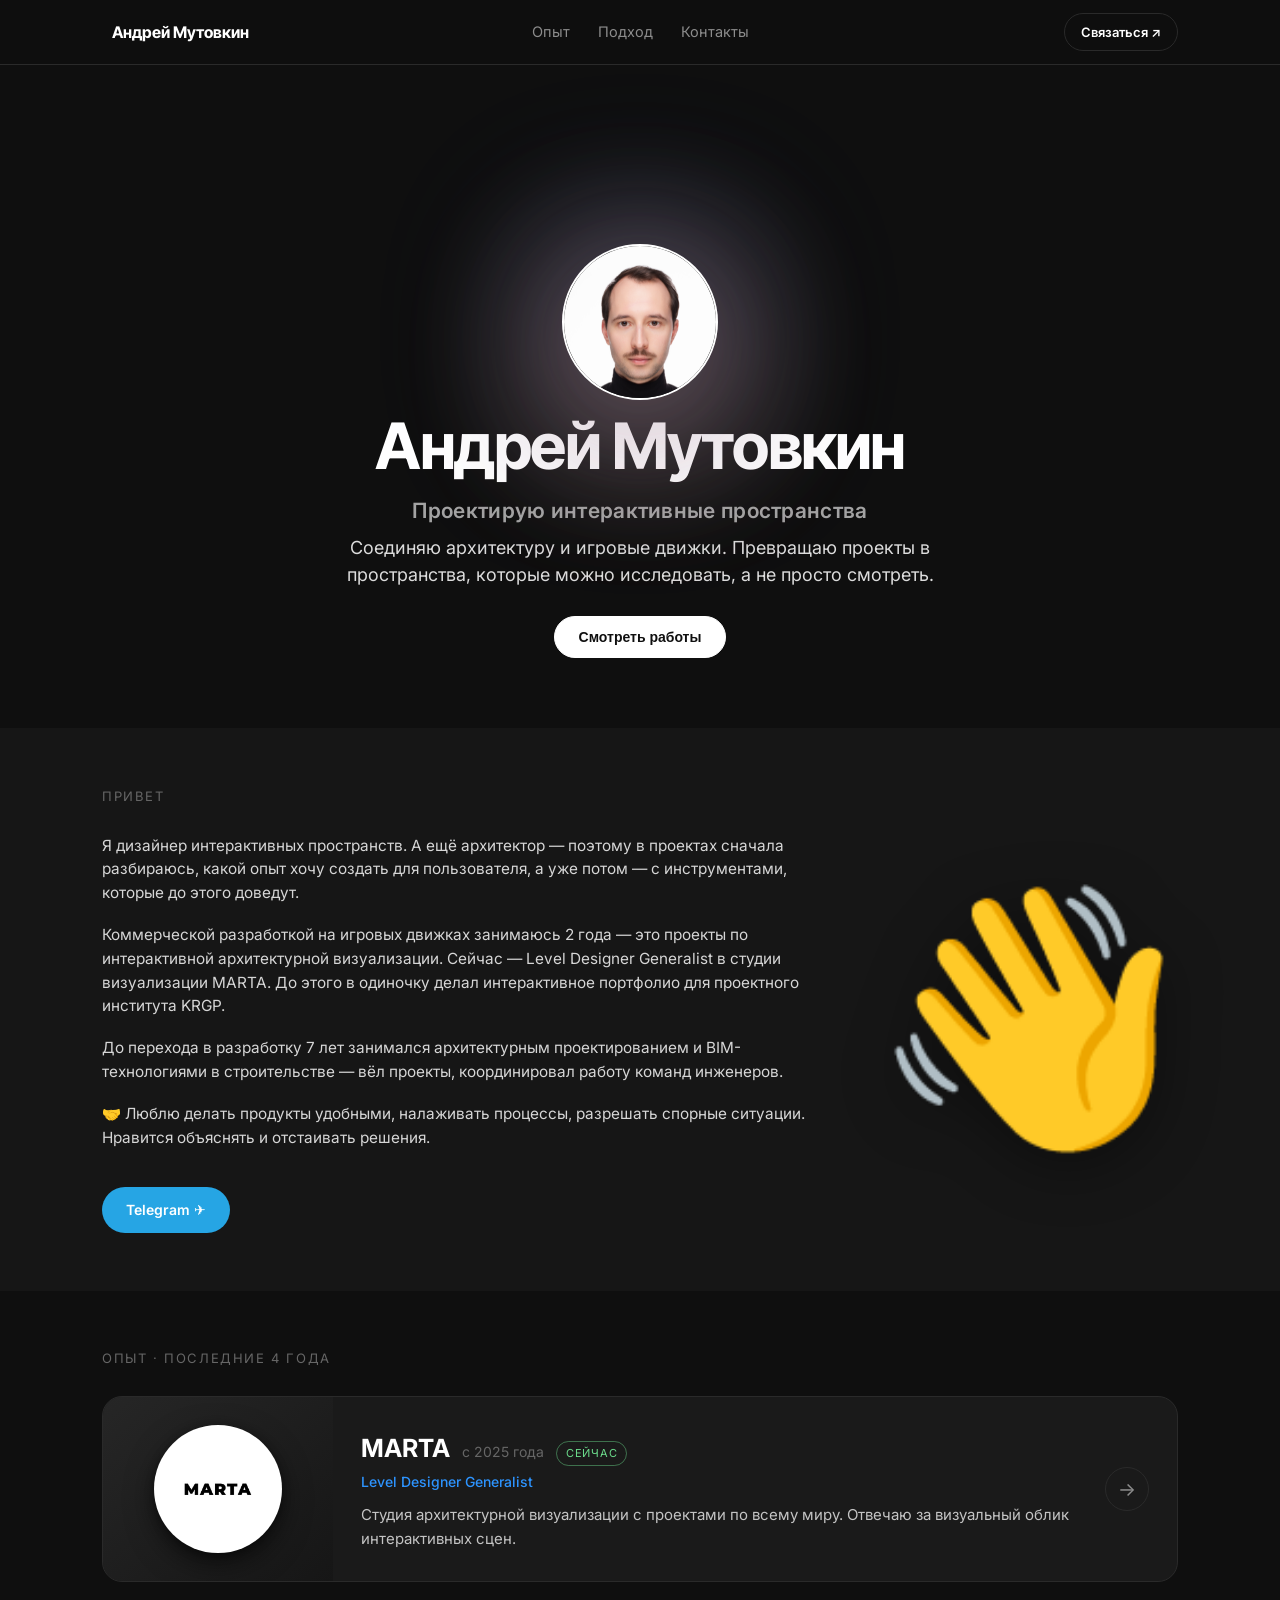
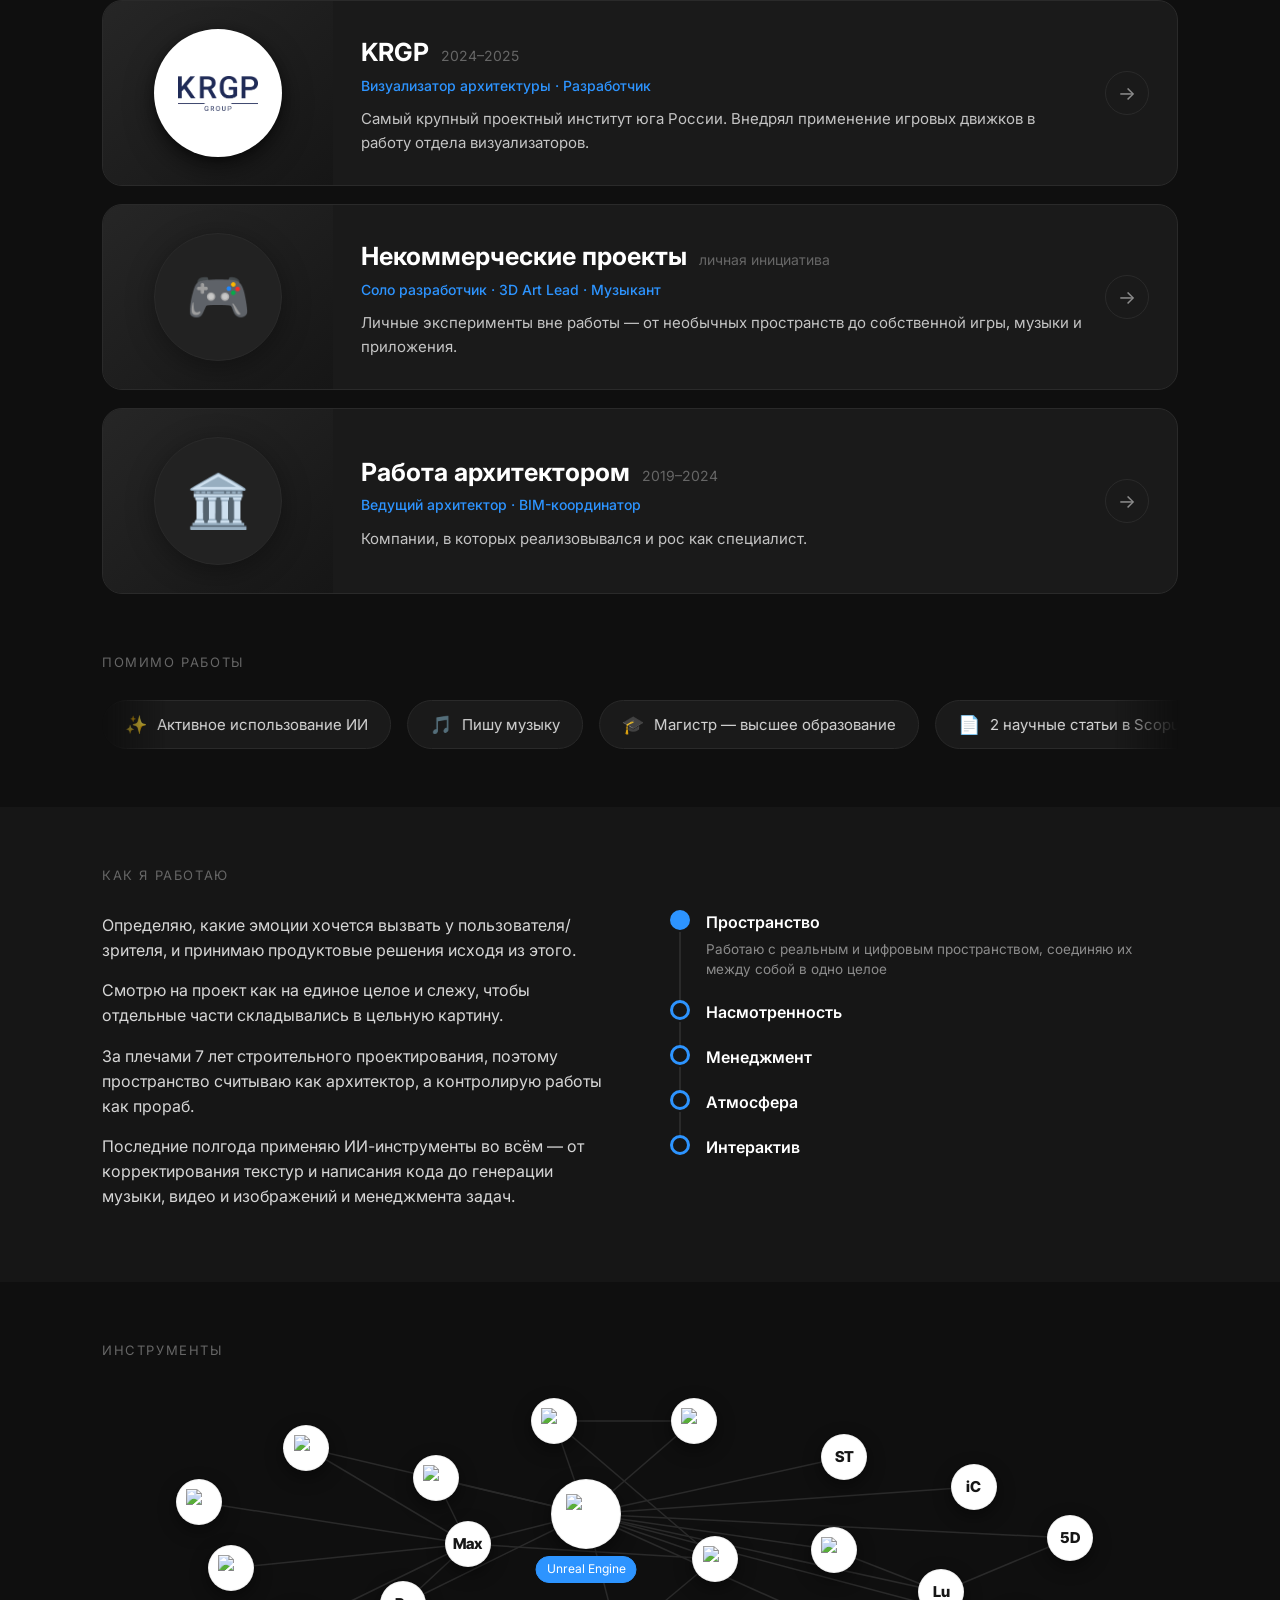
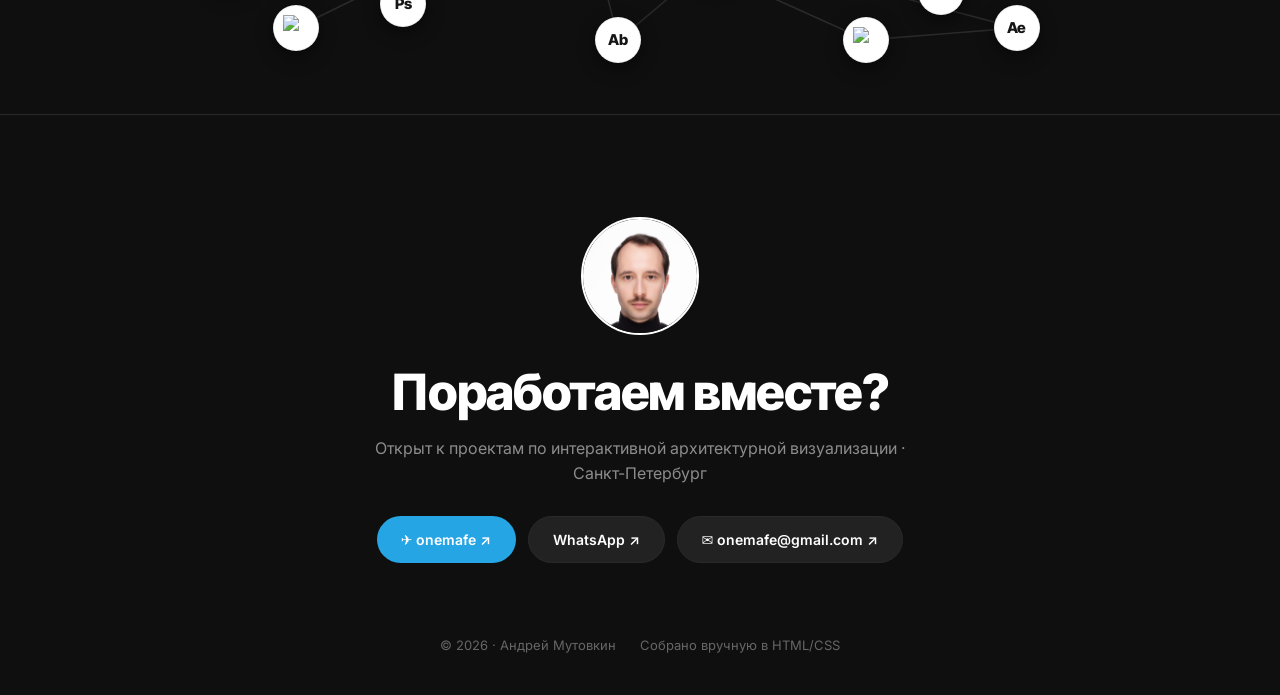
==== commit a175fcc0: "Promote redesigned mockup to production index.html The dark-theme redesign drafted externally and st" ====
--- a/index.html
+++ b/index.html
@@ -1,11836 +1,1443 @@
 <!DOCTYPE html>
+<!--
+  Черновой макет реорганизации портфолио. Не заменяет index.html.
+  Дизайн (тёмная тема, переходы, карточки) взят из Example/ как референс.
+  Текст местами — заглушки в квадратных скобках [...], их предстоит заполнить.
+  Блоки .media-video / .shot-grid — место под реальные материалы:
+  видео вставляется так же, как в index.html (iframe kinescope.io/embed/...),
+  скриншоты — обычными <img> в сетку вместо пунктирных плейсхолдеров.
+-->
 <html lang="ru">
 <head>
-	<meta charset="UTF-8">
-	<meta name="viewport" content="width=device-width, initial-scale=1.0">
-	<meta name="description" content="Андрей Мутовкин — интерактивная 3D-визуализация архитектуры и продуктов: интерактивные туры, работа с BIM-моделями, видео-презентации проектов на Unreal Engine.">
-	<link rel="icon" href="images/favicon.ico">
-	<title>Андрей Мутовкин — Интерактивная 3D-визуализация</title>
-
-<script src="js/lib/jquery-1.10.2.min.js" type="text/javascript" onerror="this.loaderr='y';"></script>
-<script src="js/custom-fixes.js"></script>
-
-	<script src="js/lib/tilda-scripts-3.0.min.js" type="text/javascript" onerror="this.loaderr='y';"></script>
-
-	<link href="css/lib/tilda-grid-3.0.css" rel="stylesheet" media="screen" onerror="this.loaderr='y';">
-
-			<link rel="preconnect" href="https://fonts.gstatic.com" onerror="this.loaderr='y';">
-		<link href="https://fonts.googleapis.com/css2?family=Unbounded:wght@300;400;500;600;700&amp;subset=latin,cyrillic&amp;display=swap" rel="stylesheet" onerror="this.loaderr='y';">
-	
-	
-		
-	
-	<link href="css/project-style.css" rel="stylesheet" media="screen" onerror="this.loaderr='y';">
-	<script src="js/project-script.js" onerror="this.loaderr='y';"></script>
-
-			<script src="js/lib/tilda-zero-1.1.min.js" type="text/javascript" onerror="this.loaderr='y';"></script>
-			<script src="js/lib/tilda-delivery-1.0.min.js" type="text/javascript" onerror="this.loaderr='y';"></script>
-			<script src="js/lib/tilda-animation-2.0.min.js" type="text/javascript" onerror="this.loaderr='y';"></script>
-			<script src="js/lib/tilda-zoom-2.0.min.js" type="text/javascript" onerror="this.loaderr='y';"></script>
-			<script src="js/lib/tilda-cover-1.0.min.js" type="text/javascript" onerror="this.loaderr='y';"></script>
-			<script src="js/lib/tilda-events-1.0.min.js" type="text/javascript" onerror="this.loaderr='y';"></script>
-			<script src="js/lib/tilda-video-processor-1.0.min.js" type="text/javascript" onerror="this.loaderr='y';"></script>
-			<script src="js/lib/tilda-formula.min.js" type="text/javascript" onerror="this.loaderr='y';"></script>
-			<script src="js/lib/tilda-autoscale-1.0.min.js" type="text/javascript" onerror="this.loaderr='y';"></script>
-			<script src="js/lib/tilda-zero-scale-1.0.min.js" type="text/javascript" onerror="this.loaderr='y';"></script>
-			<script src="js/lib/tilda-zero-tooltip-1.1.min.js" type="text/javascript" onerror="this.loaderr='y';"></script>
-			<script src="js/lib/tilda-zero-video-1.0.min.js" type="text/javascript" onerror="this.loaderr='y';"></script>
-			<script src="js/lib/tilda-zero-gallery-1.0.min.js" type="text/javascript" onerror="this.loaderr='y';"></script>
-			<script src="js/lib/tilda-zero-forms-1.0.min.js" type="text/javascript" onerror="this.loaderr='y';"></script>
-			<script src="js/lib/tilda-zero-fixed-1.0.min.js" type="text/javascript" onerror="this.loaderr='y';"></script>
-			<script src="js/lib/tilda-zero-feed-1.0.min.js" type="text/javascript" onerror="this.loaderr='y';"></script>
-			<script src="js/lib/tilda-slds-1.4.min.js" type="text/javascript" onerror="this.loaderr='y';"></script>
-			<script src="js/lib/hammer.min.js" type="text/javascript" onerror="this.loaderr='y';"></script>
-			<script src="js/lib/tilda-undercut-1.0.min.js" type="text/javascript" onerror="this.loaderr='y';"></script>
-	
-			<link href="css/lib/tilda-delivery-1.0.min.css" rel="stylesheet" media="screen" onerror="this.loaderr='y';">
-			<link href="css/lib/tilda-animation-2.0.min.css" rel="stylesheet" media="screen" onerror="this.loaderr='y';">
-			<link href="css/lib/tilda-zoom-2.0.min.css" rel="stylesheet" media="screen" onerror="this.loaderr='y';">
-			<link href="css/lib/tilda-cover-1.0.min.css" rel="stylesheet" media="screen" onerror="this.loaderr='y';">
-			<link href="css/lib/tilda-forms-1.0.min.css" rel="stylesheet" media="screen" onerror="this.loaderr='y';">
-			<link href="css/lib/tilda-slds-1.4.min.css" rel="stylesheet" media="screen" onerror="this.loaderr='y';">
-			<link href="css/lib/tilda-carousel-1.0.min.css" rel="stylesheet" media="screen" onerror="this.loaderr='y';">
-			<link href="css/lib/ya-share.css" rel="stylesheet" media="screen" onerror="this.loaderr='y';">
-			<link href="css/lib/carousel-btstrp.min.css" rel="stylesheet" media="screen" onerror="this.loaderr='y';">
-			<link href="css/lib/katex.min.css" rel="stylesheet" media="screen" onerror="this.loaderr='y';">
-			<link href="css/lib/quill-table.min.css" rel="stylesheet" media="screen" onerror="this.loaderr='y';">
-			<link href="css/lib/tilda-zero-feed-1.0.min.css" rel="stylesheet" media="screen" onerror="this.loaderr='y';">
-			<link href="css/lib/tilda-zero-gallery-1.0.min.css" rel="stylesheet" media="screen" onerror="this.loaderr='y';">
-	
-	
-	
-	<script src="js/lib/tilda-animation-ext-1.0.min.js" onerror="this.loaderr='y';"></script>
-	<script src="js/lib/tilda-animation-sbs-1.0.min.js" onerror="this.loaderr='y';"></script>
-	
-	
-	
-	
-	
-<style>.t396 .t-animate[data-animate-style="fadein"],.t396 .t-animate[data-animate-style="fadeinup"],.t396 .t-animate[data-animate-style="fadeindown"],.t396 .t-animate[data-animate-style="fadeinleft"],.t396 .t-animate[data-animate-style="fadeinright"],.t396 .t-animate[data-animate-style="zoomin"],.t396 .t-animate[data-animate-style="zoomout"] {opacity: 0;-webkit-transition-property: opacity, transform;transition-property: opacity, transform;-webkit-transition-duration: 1s;transition-duration: 1s;-webkit-transition-timing-function: cubic-bezier(0.19, 1, 0.22, 1);transition-timing-function: cubic-bezier(0.19, 1, 0.22, 1);-webkit-backface-visibility: hidden;backface-visibility: hidden;}@media screen and (min-width: 960px) and (max-width: 1199px) {.t396 .t-animate[data-animate-style-res-960="fadein"],.t396 .t-animate[data-animate-style-res-960="fadeinup"],.t396 .t-animate[data-animate-style-res-960="fadeindown"],.t396 .t-animate[data-animate-style-res-960="fadeinleft"],.t396 .t-animate[data-animate-style-res-960="fadeinright"],.t396 .t-animate[data-animate-style-res-960="zoomin"],.t396 .t-animate[data-animate-style-res-960="zoomout"] {opacity: 0;-webkit-transition-property: opacity, transform;transition-property: opacity, transform;-webkit-transition-duration: 1s;transition-duration: 1s;-webkit-transition-timing-function: cubic-bezier(0.19, 1, 0.22, 1);transition-timing-function: cubic-bezier(0.19, 1, 0.22, 1);-webkit-backface-visibility: hidden;backface-visibility: hidden;}}@media screen and (min-width: 640px) and (max-width: 959px) {.t396 .t-animate[data-animate-style-res-640="fadein"],.t396 .t-animate[data-animate-style-res-640="fadeinup"],.t396 .t-animate[data-animate-style-res-640="fadeindown"],.t396 .t-animate[data-animate-style-res-640="fadeinleft"],.t396 .t-animate[data-animate-style-res-640="fadeinright"],.t396 .t-animate[data-animate-style-res-640="zoomin"],.t396 .t-animate[data-animate-style-res-640="zoomout"] {opacity: 0;-webkit-transition-property: opacity, transform;transition-property: opacity, transform;-webkit-transition-duration: 1s;transition-duration: 1s;-webkit-transition-timing-function: cubic-bezier(0.19, 1, 0.22, 1);transition-timing-function: cubic-bezier(0.19, 1, 0.22, 1);-webkit-backface-visibility: hidden;backface-visibility: hidden;}}@media screen and (min-width: 480px) and (max-width: 639px) {.t396 .t-animate[data-animate-style-res-480="fadein"],.t396 .t-animate[data-animate-style-res-480="fadeinup"],.t396 .t-animate[data-animate-style-res-480="fadeindown"],.t396 .t-animate[data-animate-style-res-480="fadeinleft"],.t396 .t-animate[data-animate-style-res-480="fadeinright"],.t396 .t-animate[data-animate-style-res-480="zoomin"],.t396 .t-animate[data-animate-style-res-480="zoomout"] {opacity: 0;-webkit-transition-property: opacity, transform;transition-property: opacity, transform;-webkit-transition-duration: 1s;transition-duration: 1s;-webkit-transition-timing-function: cubic-bezier(0.19, 1, 0.22, 1);transition-timing-function: cubic-bezier(0.19, 1, 0.22, 1);-webkit-backface-visibility: hidden;backface-visibility: hidden;}}@media screen and (max-width: 479px) {.t396 .t-animate[data-animate-style-res-320="fadein"],.t396 .t-animate[data-animate-style-res-320="fadeinup"],.t396 .t-animate[data-animate-style-res-320="fadeindown"],.t396 .t-animate[data-animate-style-res-320="fadeinleft"],.t396 .t-animate[data-animate-style-res-320="fadeinright"],.t396 .t-animate[data-animate-style-res-320="zoomin"],.t396 .t-animate[data-animate-style-res-320="zoomout"] {opacity: 0;-webkit-transition-property: opacity, transform;transition-property: opacity, transform;-webkit-transition-duration: 1s;transition-duration: 1s;-webkit-transition-timing-function: cubic-bezier(0.19, 1, 0.22, 1);transition-timing-function: cubic-bezier(0.19, 1, 0.22, 1);-webkit-backface-visibility: hidden;backface-visibility: hidden;}}.t396 .t-title.t-animate {-webkit-transition-duration: 1.2s;transition-duration: 1.2s;}.t396 .t-descr.t-animate,.t396 .t-uptitle.t-animate,.t396 .t-subtitle.t-animate,.t396 .t-text.t-animate {-webkit-transition-duration: 0.7s;transition-duration: 0.7s;}.t396 .t-item.t-animate {-webkit-transition-duration: 0.5s;transition-duration: 0.5s;}.t396 .t-animate[data-animate-style="fadein"] {opacity: 0;transform: none;}@media screen and (min-width: 960px) and (max-width: 1199px) {#allrecords .t396 .t-animate[data-animate-style-res-960="fadein"] {opacity: 0;transform: none;}}@media screen and (min-width: 640px) and (max-width: 959px) {#allrecords .t396 .t-animate[data-animate-style-res-640="fadein"] {opacity: 0;transform: none;}}@media screen and (min-width: 480px) and (max-width: 639px) {#allrecords .t396 .t-animate[data-animate-style-res-480="fadein"] {opacity: 0;transform: none;}}@media screen and (max-width: 479px) {#allrecords .t396 .t-animate[data-animate-style-res-320="fadein"] {opacity: 0;transform: none;}}.t396 .t-animate_started[data-animate-style="fadein"] {opacity: 1;}@media screen and (min-width: 960px) and (max-width: 1199px) {#allrecords .t396 .t-animate_started[data-animate-style-res-960="fadein"] {opacity: 1;}}@media screen and (min-width: 640px) and (max-width: 959px) {#allrecords .t396 .t-animate_started[data-animate-style-res-640="fadein"] {opacity: 1;}}@media screen and (min-width: 480px) and (max-width: 639px) {#allrecords .t396 .t-animate_started[data-animate-style-res-480="fadein"] {opacity: 1;}}@media screen and (max-width: 479px) {#allrecords .t396 .t-animate_started[data-animate-style-res-320="fadein"] {opacity: 1;}}.t396 .t-animate[data-animate-style="fadeinup"] {-webkit-transform: translate(0, 100px);transform: translate(0, 100px);}@media screen and (min-width: 960px) and (max-width: 1199px) {#allrecords .t396 .t-animate[data-animate-style-res-960="fadeinup"] {-webkit-transform: translate(0, 100px);transform: translate(0, 100px);}}@media screen and (min-width: 640px) and (max-width: 959px) {#allrecords .t396 .t-animate[data-animate-style-res-640="fadeinup"] {-webkit-transform: translate(0, 100px);transform: translate(0, 100px);}}@media screen and (min-width: 480px) and (max-width: 639px) {#allrecords .t396 .t-animate[data-animate-style-res-480="fadeinup"] {-webkit-transform: translate(0, 100px);transform: translate(0, 100px);}}@media screen and (max-width: 479px) {#allrecords .t396 .t-animate[data-animate-style-res-320="fadeinup"] {-webkit-transform: translate(0, 100px);transform: translate(0, 100px);}}.t396 .t-animate_started[data-animate-style="fadeinup"] {opacity: 1;-webkit-transform: none;transform: none;}@media screen and (min-width: 960px) and (max-width: 1199px) {#allrecords .t396 .t-animate_started[data-animate-style-res-960="fadeinup"] {opacity: 1;-webkit-transform: none;transform: none;}}@media screen and (min-width: 640px) and (max-width: 959px) {#allrecords .t396 .t-animate_started[data-animate-style-res-640="fadeinup"] {opacity: 1;-webkit-transform: none;transform: none;}}@media screen and (min-width: 480px) and (max-width: 639px) {#allrecords .t396 .t-animate_started[data-animate-style-res-480="fadeinup"] {opacity: 1;-webkit-transform: none;transform: none;}}@media screen and (max-width: 479px) {#allrecords .t396 .t-animate_started[data-animate-style-res-320="fadeinup"] {opacity: 1;-webkit-transform: none;transform: none;}}.t396 .t-animate[data-animate-style="fadeindown"] {-webkit-transform: translate(0, -100px);transform: translate(0, -100px);}@media screen and (min-width: 960px) and (max-width: 1199px) {#allrecords .t396 .t-animate[data-animate-style-res-960="fadeindown"] {-webkit-transform: translate(0, -100px);transform: translate(0, -100px);}}@media screen and (min-width: 640px) and (max-width: 959px) {#allrecords .t396 .t-animate[data-animate-style-res-640="fadeindown"] {-webkit-transform: translate(0, -100px);transform: translate(0, -100px);}}@media screen and (min-width: 480px) and (max-width: 639px) {#allrecords .t396 .t-animate[data-animate-style-res-480="fadeindown"] {-webkit-transform: translate(0, -100px);transform: translate(0, -100px);}}@media screen and (max-width: 479px) {#allrecords .t396 .t-animate[data-animate-style-res-320="fadeindown"] {-webkit-transform: translate(0, -100px);transform: translate(0, -100px);}}.t396 .t-animate_started[data-animate-style="fadeindown"] {opacity: 1;-webkit-transform: none;transform: none;}@media screen and (min-width: 960px) and (max-width: 1199px) {#allrecords .t396 .t-animate_started[data-animate-style-res-960="fadeindown"] {opacity: 1;-webkit-transform: none;transform: none;}}@media screen and (min-width: 640px) and (max-width: 959px) {#allrecords .t396 .t-animate_started[data-animate-style-res-640="fadeindown"] {opacity: 1;-webkit-transform: none;transform: none;}}@media screen and (min-width: 480px) and (max-width: 639px) {#allrecords .t396 .t-animate_started[data-animate-style-res-480="fadeindown"] {opacity: 1;-webkit-transform: none;transform: none;}}@media screen and (max-width: 479px) {#allrecords .t396 .t-animate_started[data-animate-style-res-320="fadeindown"] {opacity: 1;-webkit-transform: none;transform: none;}}.t396 .t-animate[data-animate-style="fadeinleft"] {-webkit-transform: translate(100px, 0);transform: translate(100px, 0);}@media screen and (min-width: 960px) and (max-width: 1199px) {#allrecords .t396 .t-animate[data-animate-style-res-960="fadeinleft"] {-webkit-transform: translate(100px, 0);transform: translate(100px, 0);}}@media screen and (min-width: 640px) and (max-width: 959px) {#allrecords .t396 .t-animate[data-animate-style-res-640="fadeinleft"] {-webkit-transform: translate(100px, 0);transform: translate(100px, 0);}}@media screen and (min-width: 480px) and (max-width: 639px) {#allrecords .t396 .t-animate[data-animate-style-res-480="fadeinleft"] {-webkit-transform: translate(100px, 0);transform: translate(100px, 0);}}@media screen and (max-width: 479px) {#allrecords .t396 .t-animate[data-animate-style-res-320="fadeinleft"] {-webkit-transform: translate(100px, 0);transform: translate(100px, 0);}}.t396 .t-animate_started[data-animate-style="fadeinleft"] {opacity: 1;-webkit-transform: none;transform: none;}@media screen and (min-width: 960px) and (max-width: 1199px) {#allrecords .t396 .t-animate_started[data-animate-style-res-960="fadeinleft"] {opacity: 1;-webkit-transform: none;transform: none;}}@media screen and (min-width: 640px) and (max-width: 959px) {#allrecords .t396 .t-animate_started[data-animate-style-res-640="fadeinleft"] {opacity: 1;-webkit-transform: none;transform: none;}}@media screen and (min-width: 480px) and (max-width: 639px) {#allrecords .t396 .t-animate_started[data-animate-style-res-480="fadeinleft"] {opacity: 1;-webkit-transform: none;transform: none;}}@media screen and (max-width: 479px) {#allrecords .t396 .t-animate_started[data-animate-style-res-320="fadeinleft"] {opacity: 1;-webkit-transform: none;transform: none;}}.t396 .t-animate[data-animate-style="fadeinright"] {-webkit-transform: translate(-100px, 0);transform: translate(-100px, 0);}@media screen and (min-width: 960px) and (max-width: 1199px) {#allrecords .t396 .t-animate[data-animate-style-res-960="fadeinright"] {-webkit-transform: translate(-100px, 0);transform: translate(-100px, 0);}}@media screen and (min-width: 640px) and (max-width: 959px) {#allrecords .t396 .t-animate[data-animate-style-res-640="fadeinright"] {-webkit-transform: translate(-100px, 0);transform: translate(-100px, 0);}}@media screen and (min-width: 480px) and (max-width: 639px) {#allrecords .t396 .t-animate[data-animate-style-res-480="fadeinright"] {-webkit-transform: translate(-100px, 0);transform: translate(-100px, 0);}}@media screen and (max-width: 479px) {#allrecords .t396 .t-animate[data-animate-style-res-320="fadeinright"] {-webkit-transform: translate(-100px, 0);transform: translate(-100px, 0);}}.t396 .t-animate_started[data-animate-style="fadeinright"] {opacity: 1;-webkit-transform: none;transform: none;}@media screen and (min-width: 960px) and (max-width: 1199px) {#allrecords .t396 .t-animate_started[data-animate-style-res-960="fadeinright"] {opacity: 1;-webkit-transform: none;transform: none;}}@media screen and (min-width: 640px) and (max-width: 959px) {#allrecords .t396 .t-animate_started[data-animate-style-res-640="fadeinright"] {opacity: 1;-webkit-transform: none;transform: none;}}@media screen and (min-width: 480px) and (max-width: 639px) {#allrecords .t396 .t-animate_started[data-animate-style-res-480="fadeinright"] {opacity: 1;-webkit-transform: none;transform: none;}}@media screen and (max-width: 479px) {#allrecords .t396 .t-animate_started[data-animate-style-res-320="fadeinright"] {opacity: 1;-webkit-transform: none;transform: none;}}.t396 .t-animate[data-animate-style="zoomin"] {-webkit-transform: scale(0.9);transform: scale(0.9);}@media screen and (min-width: 960px) and (max-width: 1199px) {#allrecords .t396 .t-animate[data-animate-style-res-960="zoomin"] {-webkit-transform: scale(0.9);transform: scale(0.9);}}@media screen and (min-width: 640px) and (max-width: 959px) {#allrecords .t396 .t-animate[data-animate-style-res-640="zoomin"] {-webkit-transform: scale(0.9);transform: scale(0.9);}}@media screen and (min-width: 480px) and (max-width: 639px) {#allrecords .t396 .t-animate[data-animate-style-res-480="zoomin"] {-webkit-transform: scale(0.9);transform: scale(0.9);}}@media screen and (max-width: 479px) {#allrecords .t396 .t-animate[data-animate-style-res-320="zoomin"] {-webkit-transform: scale(0.9);transform: scale(0.9);}}.t396 .t-animate_started[data-animate-style="zoomin"] {opacity: 1;-webkit-transform: scale(1);transform: scale(1);}@media screen and (min-width: 960px) and (max-width: 1199px) {#allrecords .t396 .t-animate_started[data-animate-style-res-960="zoomin"] {opacity: 1;-webkit-transform: scale(1);transform: scale(1);}}@media screen and (min-width: 640px) and (max-width: 959px) {#allrecords .t396 .t-animate_started[data-animate-style-res-640="zoomin"] {opacity: 1;-webkit-transform: scale(1);transform: scale(1);}}@media screen and (min-width: 480px) and (max-width: 639px) {#allrecords .t396 .t-animate_started[data-animate-style-res-480="zoomin"] {opacity: 1;-webkit-transform: scale(1);transform: scale(1);}}@media screen and (max-width: 479px) {#allrecords .t396 .t-animate_started[data-animate-style-res-320="zoomin"] {opacity: 1;-webkit-transform: scale(1);transform: scale(1);}}.t396 .t-animate[data-animate-style="zoomout"] {-webkit-transform: scale(1.2);transform: scale(1.2);}@media screen and (min-width: 960px) and (max-width: 1199px) {#allrecords .t396 .t-animate[data-animate-style-res-960="zoomout"] {-webkit-transform: scale(1.2);transform: scale(1.2);}}@media screen and (min-width: 640px) and (max-width: 959px) {#allrecords .t396 .t-animate[data-animate-style-res-640="zoomout"] {-webkit-transform: scale(1.2);transform: scale(1.2);}}@media screen and (min-width: 480px) and (max-width: 639px) {#allrecords .t396 .t-animate[data-animate-style-res-480="zoomout"] {-webkit-transform: scale(1.2);transform: scale(1.2);}}@media screen and (max-width: 479px) {#allrecords .t396 .t-animate[data-animate-style-res-320="zoomout"] {-webkit-transform: scale(1.2);transform: scale(1.2);}}.t396 .t-animate_started[data-animate-style="zoomout"] {opacity: 1;-webkit-transform: scale(1);transform: scale(1);}@media screen and (min-width: 960px) and (max-width: 1199px) {#allrecords .t396 .t-animate_started[data-animate-style-res-960="zoomout"] {opacity: 1;-webkit-transform: scale(1);transform: scale(1);}}@media screen and (min-width: 640px) and (max-width: 959px) {#allrecords .t396 .t-animate_started[data-animate-style-res-640="zoomout"] {opacity: 1;-webkit-transform: scale(1);transform: scale(1);}}@media screen and (min-width: 480px) and (max-width: 639px) {#allrecords .t396 .t-animate_started[data-animate-style-res-480="zoomout"] {opacity: 1;-webkit-transform: scale(1);transform: scale(1);}}@media screen and (max-width: 479px) {#allrecords .t396 .t-animate_started[data-animate-style-res-320="zoomout"] {opacity: 1;-webkit-transform: scale(1);transform: scale(1);}}.t396 .t-animate_started[data-animate-distance],.t396 .t-animate_started[data-animate-scale]{-webkit-transform: none !important;transform: none !important;}@media screen and (min-width: 960px) and (max-width: 1199px) {#allrecords .t396 .t-animate_started[data-animate-distance-res-960],#allrecords .t396 .t-animate_started[data-animate-style-res-960="zoomout"] {-webkit-transform: none !important;transform: none !important;}}@media screen and (min-width: 640px) and (max-width: 959px) {#allrecords .t396 .t-animate_started[data-animate-distance-res-640],#allrecords .t396 .t-animate_started[data-animate-style-res-640="zoomout"] {-webkit-transform: none !important;transform: none !important;}}@media screen and (min-width: 480px) and (max-width: 639px) {#allrecords .t396 .t-animate_started[data-animate-distance-res-480],#allrecords .t396 .t-animate_started[data-animate-style-res-480="zoomout"] {-webkit-transform: none !important;transform: none !important;}}@media screen and (max-width: 479px) {#allrecords .t396 .t-animate_started[data-animate-distance-res-320],#allrecords .t396 .t-animate_started[data-animate-style-res-320="zoomout"] {-webkit-transform: none !important;transform: none !important;}}</style><script src="js/lib/katex.min.js"></script><style>.ql-undercut {display: inline;}.ql-undercut_button {display: inline;cursor: pointer;background: none;border-top: none;border-left: none;border-right: none;line-height: 1!important;padding: 0;margin: 0;font: inherit;line-height: inherit;text-transform: inherit;letter-spacing: inherit;}</style><style id="t396__overflow-styles">.t-records__overflow-clip { overflow: clip; }
-						.t-records__overflow-hidden { overflow: hidden; }</style><style id="zero-forms-textarea-styles">.t396__elem .t-input-group_ta textarea.t-input {padding-top:10px; vertical-align: bottom; resize: none;}</style><link id="t-zero-form-errorbox-styles" href="css/lib/tilda-zero-form-errorbox.min.css" rel="stylesheet" data-loaded="true"><style class="sbs-anim-keyframes">.t-sbs-anim_started #sbs-956751106-1744309270493 {
-animation: sbs-956751106-1744309270493 0.25s linear forwards;
-backface-visibility: hidden;
-}
-
-@keyframes sbs-956751106-1744309270493 {
-0% {opacity:1;animation-timing-function:0;}
-100% {opacity:0.5;}
-}
-
-#rec956751106 [data-elem-id="1744309270493"].t-sbs-anim_started.t-sbs-anim_reversed .tn-atom__sbs-anim-wrapper {-webkit-animation-direction: reverse;animation-direction: reverse;}.t-sbs-anim_started #sbs-1118561496-1744309270493 {
-animation: sbs-1118561496-1744309270493 0.25s linear forwards;
-backface-visibility: hidden;
-}
-
-@keyframes sbs-1118561496-1744309270493 {
-0% {opacity:1;animation-timing-function:0;}
-100% {opacity:0.5;}
-}
-
-#rec1118561496 [data-elem-id="1744309270493"].t-sbs-anim_started.t-sbs-anim_reversed .tn-atom__sbs-anim-wrapper {-webkit-animation-direction: reverse;animation-direction: reverse;}.t-sbs-anim_started #sbs-1118562991-1744309270493 {
-animation: sbs-1118562991-1744309270493 0.25s linear forwards;
-backface-visibility: hidden;
-}
-
-@keyframes sbs-1118562991-1744309270493 {
-0% {opacity:1;animation-timing-function:0;}
-100% {opacity:0.5;}
-}
-
-#rec1118562991 [data-elem-id="1744309270493"].t-sbs-anim_started.t-sbs-anim_reversed .tn-atom__sbs-anim-wrapper {-webkit-animation-direction: reverse;animation-direction: reverse;}.t-sbs-anim_started #sbs-1118563146-1744309270493 {
-animation: sbs-1118563146-1744309270493 0.25s linear forwards;
-backface-visibility: hidden;
-}
-
-@keyframes sbs-1118563146-1744309270493 {
-0% {opacity:1;animation-timing-function:0;}
-100% {opacity:0.5;}
-}
-
-#rec1118563146 [data-elem-id="1744309270493"].t-sbs-anim_started.t-sbs-anim_reversed .tn-atom__sbs-anim-wrapper {-webkit-animation-direction: reverse;animation-direction: reverse;}.t-sbs-anim_started #sbs-953458031-1744309270493 {
-animation: sbs-953458031-1744309270493 0.25s linear forwards;
-backface-visibility: hidden;
-}
-
-@keyframes sbs-953458031-1744309270493 {
-0% {opacity:1;animation-timing-function:0;}
-100% {opacity:0.5;}
-}
-
-#rec953458031 [data-elem-id="1744309270493"].t-sbs-anim_started.t-sbs-anim_reversed .tn-atom__sbs-anim-wrapper {-webkit-animation-direction: reverse;animation-direction: reverse;}.t-sbs-anim_started #sbs-953458036-1744558449154 {
-animation: sbs-953458036-1744558449154 0.3s linear forwards;
-backface-visibility: hidden;
-}
-
-@keyframes sbs-953458036-1744558449154 {
-0% {opacity:1;animation-timing-function:0;}
-100% {opacity:0;}
-}
-
-#rec953458036 [data-elem-id="1744558449154"].t-sbs-anim_started.t-sbs-anim_reversed .tn-atom__sbs-anim-wrapper {-webkit-animation-direction: reverse;animation-direction: reverse;}.t-sbs-anim_started #sbs-953458036-1744558235351 {
-animation: sbs-953458036-1744558235351 0.3s linear forwards;
-backface-visibility: hidden;
-}
-
-@keyframes sbs-953458036-1744558235351 {
-0% {opacity:1;animation-timing-function:0;}
-100% {opacity:0;}
-}
-
-#rec953458036 [data-elem-id="1744558235351"].t-sbs-anim_started.t-sbs-anim_reversed .tn-atom__sbs-anim-wrapper {-webkit-animation-direction: reverse;animation-direction: reverse;}.t-sbs-anim_started #sbs-953458036-1744558172968 {
-animation: sbs-953458036-1744558172968 0.3s linear forwards;
-backface-visibility: hidden;
-}
-
-@keyframes sbs-953458036-1744558172968 {
-0% {opacity:1;animation-timing-function:0;}
-100% {opacity:0;}
-}
-
-#rec953458036 [data-elem-id="1744558172968"].t-sbs-anim_started.t-sbs-anim_reversed .tn-atom__sbs-anim-wrapper {-webkit-animation-direction: reverse;animation-direction: reverse;}.t-sbs-anim_started #sbs-953458036-1744557544576 {
-animation: sbs-953458036-1744557544576 0.3s linear forwards;
-backface-visibility: hidden;
-}
-
-@keyframes sbs-953458036-1744557544576 {
-0% {opacity:1;animation-timing-function:0;}
-100% {opacity:0;}
-}
-
-#rec953458036 [data-elem-id="1744557544576"].t-sbs-anim_started.t-sbs-anim_reversed .tn-atom__sbs-anim-wrapper {-webkit-animation-direction: reverse;animation-direction: reverse;}.t-sbs-anim_started #sbs-1118585856-1744309270493 {
-animation: sbs-1118585856-1744309270493 0.25s linear forwards;
-backface-visibility: hidden;
-}
-
-@keyframes sbs-1118585856-1744309270493 {
-0% {opacity:1;animation-timing-function:0;}
-100% {opacity:0.5;}
-}
-
-#rec1118585856 [data-elem-id="1744309270493"].t-sbs-anim_started.t-sbs-anim_reversed .tn-atom__sbs-anim-wrapper {-webkit-animation-direction: reverse;animation-direction: reverse;}.t-sbs-anim_started #sbs-956751631-1744309270493 {
-animation: sbs-956751631-1744309270493 0.25s linear forwards;
-backface-visibility: hidden;
-}
-
-@keyframes sbs-956751631-1744309270493 {
-0% {opacity:1;animation-timing-function:0;}
-100% {opacity:0.5;}
-}
-
-#rec956751631 [data-elem-id="1744309270493"].t-sbs-anim_started.t-sbs-anim_reversed .tn-atom__sbs-anim-wrapper {-webkit-animation-direction: reverse;animation-direction: reverse;}</style>
+<meta charset="UTF-8">
+<meta name="viewport" content="width=device-width, initial-scale=1">
+<title>Андрей Мутовкин — макет реорганизации портфолио</title>
+<link rel="preconnect" href="https://fonts.googleapis.com">
+<link rel="preconnect" href="https://fonts.gstatic.com" crossorigin>
+<link href="https://fonts.googleapis.com/css2?family=Inter+Tight:wght@400;500;600;700;800&family=Inter:wght@400;500;600;700&display=swap" rel="stylesheet">
+<style>
+  :root{
+    --bg:#0F0F0F;--band:#161616;--surface:#1A1A1A;--surface-2:#222222;
+    --border:#2A2A2A;--text:#FFFFFF;--muted:#8C8C8C;--muted-2:#666666;
+    --accent:#2D94FF;--radius:20px;
+    --font-display:"Inter Tight","SF Pro Display",-apple-system,BlinkMacSystemFont,system-ui,sans-serif;
+    --font-text:"Inter","SF Pro Text",-apple-system,BlinkMacSystemFont,system-ui,sans-serif;
+  }
+  *{box-sizing:border-box;margin:0;padding:0}
+  html{scroll-behavior:smooth}
+  body{background:var(--bg);color:var(--text);
+    font-family:var(--font-text);
+    line-height:1.55;-webkit-font-smoothing:antialiased;overflow-x:hidden}
+  a{color:inherit;text-decoration:none}
+  .container{max-width:1140px;margin:0 auto;padding-left:32px;padding-right:32px}
+
+  /* заметка макета — виден только в этом черновике */
+  .draft-banner{background:#2D2000;color:#FFD37A;font-size:13px;text-align:center;
+    padding:9px 16px;border-bottom:1px solid #4a3a12}
+
+  nav{position:sticky;top:0;z-index:50;background:rgba(15,15,15,.85);
+    backdrop-filter:blur(12px);border-bottom:1px solid var(--border)}
+  .nav-inner{position:relative;max-width:1140px;margin:0 auto;padding:0 32px;height:64px;
+    display:flex;align-items:center;justify-content:space-between}
+  .nav-logo{display:flex;align-items:center;gap:10px;font-weight:700;font-size:16px;
+    font-family:var(--font-display);cursor:pointer}
+  .nav-avatar{width:0;height:32px;overflow:hidden;border-radius:50%;opacity:0;
+    flex-shrink:0;
+    transition:width 320ms cubic-bezier(.2,.7,.3,1),opacity 280ms cubic-bezier(.2,.7,.3,1)}
+  .nav-avatar img{width:32px;height:32px;object-fit:cover;object-position:center 10%;border-radius:50%;display:block;
+    transform:translateZ(0);backface-visibility:hidden}
+  .nav-logo.scrolled .nav-avatar{width:32px;opacity:1;transform:none}
+  .nav-links{position:absolute;left:50%;top:50%;transform:translate(-50%,-50%);
+    display:flex;gap:28px}
+  .nav-links a{color:var(--muted);font-size:14.5px;transition:color .15s;cursor:pointer}
+  .nav-links a:hover{color:var(--text)}
+
+  section{padding:clamp(36px,4.5vw,64px) 0}
+  .band{background:var(--band)}
+  .section-label{font-size:13px;text-transform:uppercase;letter-spacing:1.6px;
+    color:var(--muted-2);margin-bottom:28px}
+  h1{font-family:var(--font-display);font-size:64px;font-weight:700;letter-spacing:-1.5px;line-height:1.05}
+  h2{font-family:var(--font-display);font-size:36px;font-weight:700;letter-spacing:-.6px;margin-bottom:10px}
+  .lead{font-size:18px;color:#D6D6D6;max-width:740px}
+  .lead p{margin-bottom:18px}
+  .placeholder-text{color:var(--muted-2);font-style:italic}
+
+  /* HERO */
+  .hero{text-align:center;padding-top:clamp(120px,14vw,200px);padding-bottom:clamp(44px,5.5vw,80px)}
+  .avatar{width:156px;height:156px;border-radius:50%;margin:0;
+    background:var(--surface);border:2px solid var(--text);
+    overflow:hidden;position:relative;z-index:2}
+  .avatar img{width:100%;height:100%;object-fit:cover;object-position:center 10%;
+    transform:translateZ(0);backface-visibility:hidden;image-rendering:auto}
+
+  /* мягкие анимированные пятна за аватаром — точная копия референса */
+  .avatar-wrap{position:relative;display:flex;align-items:center;justify-content:center;
+    width:100%;height:156px;margin:0 auto 12px;isolation:isolate}
+  .blob-field{position:absolute;top:50%;left:50%;width:156px;height:156px;
+    transform:translate(calc(-50% + var(--bx,0px)),calc(-50% + var(--by,0px)));z-index:1;pointer-events:none;
+    transition:transform .5s cubic-bezier(.2,.7,.3,1);will-change:transform}
+  .blob{position:absolute;border-radius:50%;filter:blur(85px);opacity:.5;
+    pointer-events:none;z-index:1;will-change:transform}
+  .blob-1{width:180px;height:180px;background:#2D94FF;top:0;left:50%;margin-left:-90px;
+    animation:blobA 9s ease-in-out infinite}
+  .blob-2{width:150px;height:150px;background:#FFC93C;top:35px;left:50%;margin-left:-75px;
+    opacity:.4;animation:blobB 11s ease-in-out infinite}
+  .blob-3{width:168px;height:168px;background:#FF6BA0;top:16px;left:50%;margin-left:-84px;
+    opacity:.4;animation:blobC 7s ease-in-out infinite}
+  @keyframes blobA{0%,100%{transform:translate(-60px,-10px) scale(1)}50%{transform:translate(60px,20px) scale(1.1)}}
+  @keyframes blobB{0%,100%{transform:translate(50px,-20px) scale(1)}50%{transform:translate(-50px,30px) scale(.95)}}
+  @keyframes blobC{0%,100%{transform:translate(0,40px) scale(1.05)}50%{transform:translate(0,-40px) scale(.9)}}
+  @media(prefers-reduced-motion:reduce){.blob{animation:none!important}}
+
+  .hero .role{color:rgba(255,255,255,.4);font-size:17px;font-weight:600;
+    margin-top:14px;letter-spacing:.3px}
+  .hero .pitch{color:#C8C8C8;font-size:21px;max-width:640px;margin:18px auto 0;line-height:1.5}
+  .btn{display:inline-flex;align-items:center;gap:8px;background:var(--accent);
+    color:#fff;font-weight:600;font-size:14px;padding:12px 24px;border-radius:999px;
+    margin-top:28px;transition:transform .15s,filter .15s;cursor:pointer;border:none}
+  .btn:hover{filter:brightness(1.1);transform:translateY(-1px)}
+  .btn.white{background:var(--text);color:var(--bg);border:1px solid var(--text)}
+  .btn.white:hover{filter:none;background:rgba(255,255,255,.9)}
+  .btn.ghost{background:transparent;color:var(--text);border:1px solid var(--border)}
+  .btn.ghost:hover{background:transparent;border-color:var(--text);filter:none}
+  .btn.sm{margin-top:0;padding:8px 16px;font-size:13px}
+  /* Telegram-кнопки — фирменный синий телеграма, а не общий акцент */
+  a.btn[href*="t.me"]:not(.ghost){background:#26A5E4;border-color:#26A5E4;color:#fff}
+
+  /* ПРИВЕТ (о себе) */
+  .hello-grid{display:grid;grid-template-columns:1fr 300px;gap:clamp(28px,4vw,48px);
+    align-items:center;justify-items:center}
+  .hello-grid .lead{justify-self:stretch}
+  .hello-grid .lead p{font-size:clamp(15px,1.2vw,17px)}
+  .hello-grid .wave-wrap{position:relative;display:flex;align-items:center;
+    justify-content:center;cursor:pointer}
+  .wave-emoji{font-size:248px;line-height:1;display:inline-block;margin-top:-40px;
+    filter:drop-shadow(0 12px 30px rgba(0,0,0,.4));
+    user-select:none;-webkit-user-select:none;-webkit-touch-callout:none;
+    transform-origin:70% 85%;animation:handWave 5s ease-in-out infinite}
+  @keyframes handWave{
+    0%,70%,100%{transform:rotate(-6deg)}
+    74%{transform:rotate(10deg)}78%{transform:rotate(-14deg)}
+    82%{transform:rotate(10deg)}86%{transform:rotate(-14deg)}
+    90%{transform:rotate(8deg)}94%{transform:rotate(-6deg)}
+  }
+  @media(prefers-reduced-motion:reduce){.wave-emoji{animation:none}}
+  @media(max-width:800px){
+    .hello-grid{grid-template-columns:1fr}
+    .wave-emoji{font-size:130px}
+  }
+
+  /* стикер-эффект: тап по ладони — короткий подскок + разлетающиеся частицы, как в Telegram */
+  .wave-emoji.pop{animation:handWave 5s ease-in-out infinite,wavePop .5s cubic-bezier(.2,.7,.3,1)}
+  @keyframes wavePop{
+    0%{transform:scale(1) rotate(-6deg)}
+    35%{transform:scale(1.3) rotate(18deg)}
+    60%{transform:scale(.92) rotate(-16deg)}
+    100%{transform:scale(1) rotate(-6deg)}
+  }
+  .wave-particle{position:absolute;left:50%;top:45%;border-radius:50%;
+    pointer-events:none;will-change:transform,opacity;
+    animation:waveParticle .7s cubic-bezier(.2,.7,.3,1) forwards}
+  @keyframes waveParticle{
+    to{transform:translate(var(--dx),var(--dy)) scale(0);opacity:0}
+  }
+  @media(prefers-reduced-motion:reduce){
+    .wave-emoji.pop{animation:none}
+    .wave-particle{display:none}
+  }
+
+  /* БЕГУЩИЕ СТРОКИ (факты + отзывы) */
+  .marquee{overflow:hidden;position:relative;
+    -webkit-mask-image:linear-gradient(90deg,transparent,#000 6%,#000 94%,transparent);
+    mask-image:linear-gradient(90deg,transparent,#000 6%,#000 94%,transparent)}
+  .marquee-track{display:flex;gap:16px;width:max-content;
+    animation:marqueeL 46s linear infinite;will-change:transform}
+  .marquee-track.rev{animation-name:marqueeR;animation-duration:60s}
+  .marquee:hover .marquee-track{animation-play-state:paused}
+  @keyframes marqueeL{from{transform:translateX(0)}to{transform:translateX(-50%)}}
+  @keyframes marqueeR{from{transform:translateX(-50%)}to{transform:translateX(0)}}
+  @media(prefers-reduced-motion:reduce){.marquee-track{animation:none}}
+
+  .fact-chip{flex:none;display:inline-flex;align-items:center;gap:10px;
+    background:var(--surface);border:1px solid var(--border);border-radius:999px;
+    padding:12px 22px;font-size:15px;color:#D6D6D6;white-space:nowrap}
+  .fact-chip .fi{font-size:18px;line-height:1}
+
+  /* ИНСТРУМЕНТЫ — граф связей (как в Obsidian) */
+  .tools-hint{color:var(--muted-2);font-size:13.5px;margin:-14px 0 6px}
+  .tools-graph{position:relative;width:100%;height:clamp(230px,24vw,300px);margin-top:8px}
+  .tg-svg{position:absolute;inset:0;width:100%;height:100%;overflow:visible}
+  .tg-edge{stroke:var(--border);stroke-width:1.5;fill:none;transition:stroke .2s,stroke-width .2s}
+  .tg-edge.hot{stroke:var(--accent);stroke-width:2.5}
+  .tg-node{position:absolute;transform:translate(-50%,-50%)}
+  .tg-chip{width:46px;height:46px;border-radius:50%;background:#fff;
+    display:flex;align-items:center;justify-content:center;
+    box-shadow:0 6px 18px rgba(0,0,0,.45);border:1px solid rgba(0,0,0,.06);
+    transition:transform .2s,box-shadow .2s}
+  .tg-chip img{width:58%;height:58%;object-fit:contain;display:block}
+  .tg-chip .mono{font-weight:800;color:#161616;font-family:var(--font-display);font-size:15px}
+  .tg-node.central .tg-chip{width:70px;height:70px}
+  .tg-node.central .tg-chip .mono{font-size:20px}
+  .tg-label{position:absolute;top:calc(100% + 7px);left:50%;transform:translateX(-50%);
+    font-size:12px;color:var(--muted);background:var(--surface-2);
+    border:1px solid var(--border);padding:3px 10px;border-radius:999px;white-space:nowrap;
+    opacity:0;transition:opacity .18s;pointer-events:none}
+  .tg-node.central .tg-label{opacity:1;color:#fff;background:var(--accent);border-color:var(--accent)}
+  .tg-node:hover{z-index:6}
+  .tg-node:hover .tg-chip{transform:scale(1.16);box-shadow:0 12px 28px rgba(45,148,255,.55)}
+  .tg-node:hover .tg-label{opacity:1}
+  @media(max-width:700px){
+    .tools-graph{height:420px}
+    .tg-chip{width:42px;height:42px}
+    .tg-node.central .tg-chip{width:60px;height:60px}
+  }
+
+  /* PROCESS */
+  .process-grid{display:grid;grid-template-columns:1fr 1fr;gap:60px;align-items:center}
+  .process-text p{margin-bottom:16px;color:#D6D6D6;font-size:16px}
+  .steps{display:flex;flex-direction:column}
+  .step{display:flex;gap:16px;padding-bottom:20px;position:relative;cursor:pointer}
+  .step:not(:last-child)::before{content:"";position:absolute;left:9px;top:22px;
+    bottom:0;width:2px;background:var(--border)}
+  .step-dot{width:20px;height:20px;border-radius:50%;flex-shrink:0;
+    border:3px solid var(--accent);background:var(--band);z-index:1;transition:background .15s}
+  .step.open .step-dot{background:var(--accent)}
+  .step-body{flex:1}
+  .step-title{font-weight:600;font-size:16px;transition:color .15s}
+  .step:hover .step-title{color:var(--accent)}
+  .step-desc{color:var(--muted);font-size:13.5px;
+    max-height:0;overflow:hidden;opacity:0;
+    transition:max-height .3s ease,opacity .2s,margin .2s}
+  .step.open .step-desc{max-height:140px;opacity:1;margin-top:4px}
+
+  /* COMPANY CARDS (Опыт) */
+  .cards-recent{display:flex;flex-direction:column;gap:18px}
+  .company-card{display:flex;min-height:186px;background:var(--surface);border:1px solid var(--border);
+    border-radius:var(--radius);overflow:hidden;cursor:pointer;
+    transition:border-color .18s,transform .18s}
+  .company-card:hover{border-color:var(--accent);transform:translateY(-2px)}
+  .cc-cover{width:230px;flex-shrink:0;display:flex;align-items:center;
+    justify-content:center;background:linear-gradient(140deg,#262626,#161616);overflow:hidden}
+  .company-card:hover .cc-cover{background:linear-gradient(140deg,#2b3a4d,#161616)}
+  .cc-badge{width:128px;height:128px;border-radius:50%;flex-shrink:0;
+    display:flex;align-items:center;justify-content:center;overflow:hidden}
+  .cc-badge.is-logo{background:#fff;padding:24px;
+    box-shadow:0 10px 28px rgba(0,0,0,.5),0 3px 8px rgba(0,0,0,.35)}
+  .cc-badge.is-logo img{max-width:100%;max-height:100%;object-fit:contain;display:block}
+  .cc-badge.is-emoji{background:var(--surface-2);border:1px solid var(--border);
+    font-size:52px;line-height:1;
+    filter:drop-shadow(0 6px 14px rgba(0,0,0,.35))}
+  .cc-body{flex:1;padding:22px 28px;display:flex;align-items:center;gap:20px;min-width:0}
+  .cc-main{flex:1;min-width:0}
+  .cc-top{display:flex;align-items:baseline;gap:12px;flex-wrap:wrap}
+  .cc-name{font-size:25px;font-weight:700}
+  .cc-period{color:var(--muted-2);font-size:14px}
+  .cc-role{color:var(--accent);font-size:14px;margin-top:3px;font-weight:500}
+  .cc-desc{color:#C4C4C4;font-size:15px;margin-top:11px}
+  .card-note{display:inline-block;margin-top:14px;font-size:12.5px;color:var(--muted);
+    background:var(--surface-2);border:1px solid var(--border);
+    padding:5px 12px;border-radius:999px}
+  .cc-arrow{width:44px;height:44px;border-radius:50%;border:1px solid var(--border);
+    display:flex;align-items:center;justify-content:center;color:var(--muted);
+    font-size:19px;flex-shrink:0;transition:background .18s,border-color .18s,color .18s,transform .18s}
+  .company-card:hover .cc-arrow{background:var(--accent);border-color:var(--accent);
+    color:#fff;transform:translateX(3px)}
+  .current-badge{font-size:11px;text-transform:uppercase;letter-spacing:.7px;
+    color:#6CDC8C;border:1px solid rgba(108,220,140,.45);
+    padding:3px 9px;border-radius:999px}
+
+  /* CASE ROWS: заголовки кейсов стоят парами в ряд; средняя строка грида (0/16px) —
+     зазор, который появляется только со стороны неактивной соседней карточки */
+  .case-list{display:flex;flex-direction:column;gap:16px}
+  .case-row{display:grid;grid-template-columns:repeat(2,1fr);
+    grid-template-rows:auto 0 auto;column-gap:16px;row-gap:0}
+  .case-row.single{grid-template-columns:1fr}
+  .case-row.orphan{grid-template-columns:repeat(2,1fr)}
+  .case-row.orphan .case-card{grid-column:1}
+  .case-row.has-open:not(.single){grid-template-rows:auto 16px auto}
+  .case-card{background:var(--surface);border:1px solid var(--border);
+    border-radius:var(--radius);overflow:hidden;cursor:pointer;
+    transition:border-color .18s,transform .18s,border-radius .2s,background-color .2s}
+  .case-card:hover{border-color:var(--accent);transform:translateY(-2px)}
+  .cs-thumb{height:128px;display:flex;align-items:center;justify-content:flex-end;
+    padding:0 24px;background:linear-gradient(140deg,#242424,#161616)}
+  .case-card:hover .cs-thumb{background:linear-gradient(140deg,#2b3a4d,#161616)}
+  .cs-thumb .cs-no{font-size:60px;font-weight:800;color:#fff;opacity:.12}
+  /* видео/фото прямо в шапке карточки: заполняет, обрезано, отцентровано по высоте */
+  .cs-thumb.has-media{position:relative;padding:0;overflow:hidden;background:#0e0e0e}
+  .cs-thumb-video{position:absolute;left:50%;top:50%;width:100%;aspect-ratio:16/9;
+    transform:translate(-50%,-50%) scale(1.06);pointer-events:none;background:#0e0e0e}
+  .cs-thumb-video .kp-mount{width:100%;height:100%;background:#0e0e0e}
+  .cs-thumb-video iframe{width:100%;height:100%;border:0;display:block;background:#0e0e0e}
+  /* прозрачный слой поверх видео: перехватывает клик, чтобы карточка открывалась */
+  .cs-thumb-shield{position:absolute;inset:0;z-index:3}
+  .cs-thumb-photo{position:absolute;inset:0;width:100%;height:100%;object-fit:cover;object-position:center}
+  .cs-thumb.has-logo{justify-content:center}
+  .cs-thumb .cc-logo-box{background:#fff;border-radius:12px;padding:16px 22px;
+    display:flex;align-items:center;justify-content:center;max-width:78%;max-height:70%}
+  .cs-thumb .cc-logo-box img{max-width:100%;max-height:100%;object-fit:contain;display:block}
+  .cs-body{padding:22px 24px}
+  .cs-tag{font-size:12px;text-transform:uppercase;letter-spacing:1px;color:var(--muted-2)}
+  .cs-title{font-size:19px;font-weight:600;margin-top:8px}
+  .cs-wip{display:inline-flex;align-items:center;gap:6px;margin-top:10px;
+    font-size:12px;font-weight:600;letter-spacing:.3px;color:#e0a72c;
+    background:rgba(224,167,44,.12);border:1px solid rgba(224,167,44,.35);
+    padding:3px 10px;border-radius:999px}
+  .cs-wip::before{content:'';width:6px;height:6px;border-radius:50%;background:#e0a72c}
+  .cs-sum{color:var(--muted);font-size:14px;margin-top:10px}
+  .cs-arrow{color:var(--accent);font-size:14px;margin-top:16px;font-weight:600}
+
+  /* РАСКРЫТИЕ: карточка сверху остаётся отдельным полностью скруглённым элементом,
+     снизу через зазор появляется широкое окно с такими же скруглениями. Выделенная
+     пара подсвечивается мягким синим свечением-градиентом сзади (индикатор выбора). */
+  .case-card.active{border-color:var(--accent);transform:none!important;
+    box-shadow:0 6px 24px rgba(45,148,255,.20), 0 0 72px rgba(45,148,255,.34)}
+  .case-connector{display:none}
+  .case-row-detail{grid-row:3;grid-column:1 / -1;max-height:0;overflow:hidden;opacity:0;
+    background:var(--surface);border:1px solid transparent;border-radius:var(--radius);
+    transition:max-height .4s ease,opacity .3s,border-color .3s,box-shadow .3s}
+  .case-row-detail.open{max-height:4000px;opacity:1;border-color:var(--accent);padding:28px;
+    box-shadow:0 6px 24px rgba(45,148,255,.20), 0 0 72px rgba(45,148,255,.34)}
+
+  /* PET-ПРОЕКТЫ — отдельный акцент рамкой, как в примере */
+  .pet-card{border-color:rgba(45,148,255,.4)}
+  .pet-card .cs-thumb{background:linear-gradient(140deg,#22344a,#161616)}
+  .pet-badge{display:inline-block;font-size:11px;text-transform:uppercase;letter-spacing:.7px;
+    color:var(--accent);border:1px solid rgba(45,148,255,.45);
+    padding:3px 9px;border-radius:999px;margin-top:8px}
+
+  /* SKILLS */
+  .skills-grid{display:grid;grid-template-columns:1fr 1fr;gap:32px}
+  .skill-group-title{font-size:13px;text-transform:uppercase;letter-spacing:1.2px;
+    color:var(--accent);font-weight:600;margin-bottom:14px}
+  .tag-row{display:flex;flex-wrap:wrap;gap:8px}
+  .tag{background:var(--surface-2);border:1px solid var(--border);padding:7px 14px;
+    border-radius:999px;font-size:13.5px;color:#D6D6D6}
+
+  /* PAGE (динамическая подстраница: компания / кейс) */
+  .page{display:none}
+  .page.active{display:block}
+  #home.active{display:block}
+  .back-link{display:inline-flex;align-items:center;gap:8px;color:var(--muted);
+    font-size:14px;margin-bottom:30px;transition:color .15s;cursor:pointer}
+  .back-link:hover{color:var(--accent)}
+  .page-cover{height:200px;border-radius:var(--radius);margin-bottom:32px;
+    display:flex;align-items:center;justify-content:center;
+    background:linear-gradient(140deg,#2b3a4d,#161616)}
+  .page-cover .pc-mark{font-size:96px;font-weight:800;color:#fff;opacity:.14}
+  .page-head{border-bottom:1px solid var(--border);padding-bottom:36px;margin-bottom:40px}
+  .ph-tag{color:var(--muted-2);font-size:13px;text-transform:uppercase;letter-spacing:1px}
+  .page-head h1{font-size:42px;margin-top:10px}
+  .ph-title-row{display:flex;align-items:flex-start;justify-content:space-between;gap:16px}
+  .ph-site{width:46px;height:46px;border-radius:50%;border:1px solid var(--border);
+    display:flex;align-items:center;justify-content:center;color:var(--muted);flex-shrink:0;
+    transition:background .18s,border-color .18s,color .18s,transform .18s}
+  .ph-site:hover{background:var(--accent);border-color:var(--accent);color:#fff;transform:translateY(-2px)}
+  .ph-site svg{width:22px;height:22px;display:block}
+  .ph-period{color:var(--muted-2);font-size:14px;margin-top:10px}
+  .ph-desc{color:#CFCFCF;font-size:17px;margin-top:18px;max-width:760px}
+  .group-label{font-size:13px;text-transform:uppercase;letter-spacing:1.2px;
+    color:var(--accent);font-weight:600;margin:28px 0 12px}
+  .resp-grid{display:flex;gap:56px;margin-bottom:8px}
+  .resp-col{flex:1;min-width:0;display:flex;flex-direction:column;gap:34px}
+  .resp-group .group-label{margin:0 0 14px}
+  @media(max-width:860px){.resp-grid{flex-direction:column;gap:34px}}
+  .bullets{margin-top:4px;margin-bottom:20px}
+  .bullets li{list-style:none;padding-left:20px;position:relative;
+    color:#CACACA;font-size:15px;margin-bottom:10px}
+  .bullets li::before{content:"";position:absolute;left:0;top:8px;width:6px;height:6px;
+    border-radius:50%;background:var(--accent)}
+
+  /* CASE BLOCKS */
+  .case-block{background:var(--surface);border:1px solid var(--border);
+    border-radius:var(--radius);padding:28px 30px;margin-bottom:16px}
+  .cb-label{font-size:12px;text-transform:uppercase;letter-spacing:1.5px;
+    color:var(--accent);font-weight:600;margin-bottom:12px}
+  .cb-text{color:#D2D2D2;font-size:15.5px}
+  .cb-text.is-placeholder{color:var(--muted-2);font-style:italic}
+
+  /* МЕДИА: сюда встают реальные видео (kinescope iframe) и скриншоты */
+  .media-video{aspect-ratio:16/9;border:1.5px dashed var(--border);border-radius:var(--radius);
+    display:flex;align-items:center;justify-content:center;text-align:center;
+    color:var(--muted-2);font-size:14px;padding:24px;margin-top:8px}
+  .shot-grid{display:grid;grid-template-columns:repeat(3,1fr);gap:12px;margin-top:16px}
+  .shot-item{aspect-ratio:4/3;border:1.5px dashed var(--border);border-radius:14px;
+    display:flex;align-items:center;justify-content:center;color:var(--muted-2);font-size:13px}
+  /* Фото-материалы кейса */
+  .photo-grid{display:grid;grid-template-columns:repeat(2,1fr);gap:14px;margin-top:8px;align-items:start}
+  .photo-tile{margin:0;border-radius:14px;overflow:hidden;background:#0e0e0e;border:1px solid var(--border)}
+  .photo-tile img{width:100%;height:100%;object-fit:cover;display:block}
+  /* Ряд фото равной высоты, каждая в своём естественном соотношении */
+  .photo-row{display:flex;gap:14px;margin-top:8px;height:min(52vw,360px)}
+  .photo-row .photo-tile{height:100%;flex:0 0 auto}
+
+  /* ГАЛЕРЕЯ МЕДИА в раскрытом кейсе: крупный просмотр + список файлов сбоку */
+  .case-gallery{position:relative;padding-right:230px;margin-top:8px}
+  .case-gallery.single{padding-right:0}
+  .cg-stage{display:flex;align-items:center;justify-content:center;min-height:240px}
+  .cg-shot{position:relative;display:inline-block;line-height:0;max-width:100%}
+  .cg-shot img{display:block;width:auto;height:auto;max-width:100%;max-height:60vh;
+    border-radius:12px;border:1px solid var(--border)}
+  .cg-video{position:relative;width:100%;aspect-ratio:16/9;border-radius:12px;overflow:hidden;
+    border:1px solid var(--border);background:#0d0d0d}
+  .cg-video iframe{width:100%;height:100%;border:0;display:block;transform:scale(1.03);background:#0d0d0d}
+  .cg-rail{position:absolute;top:0;right:0;bottom:0;width:216px;display:flex;flex-direction:column;
+    gap:10px;overflow-y:auto;padding-right:8px;scrollbar-width:thin;scrollbar-color:#3a3a3a transparent}
+  .cg-rail::-webkit-scrollbar{width:8px}
+  .cg-rail::-webkit-scrollbar-track{background:transparent}
+  .cg-rail::-webkit-scrollbar-thumb{background:#3a3a3a;border-radius:99px}
+  .cg-rail::-webkit-scrollbar-thumb:hover{background:#4a4a4a}
+  .cg-thumb{position:relative;width:100%;aspect-ratio:16/9;flex:0 0 auto;border-radius:10px;
+    overflow:hidden;border:1px solid var(--border);cursor:pointer;padding:0;background:#0d0d0d;display:block}
+  .cg-thumb img{width:100%;height:100%;object-fit:cover;display:block;opacity:.6;transition:opacity .2s}
+  .cg-thumb .kp-mount{width:100%;height:100%;pointer-events:none}
+  .cg-thumb .kp-mount iframe{transform:scale(1.05);background:#0d0d0d}
+  .cg-thumb:hover img{opacity:.85}
+  .cg-thumb.is-active{border-color:var(--accent);box-shadow:0 0 0 1px var(--accent)}
+  .cg-thumb.is-active img{opacity:1}
+  .cg-thumb-cap{position:absolute;left:0;right:0;bottom:0;z-index:3;padding:12px 9px 6px;
+    background:linear-gradient(0deg,rgba(8,8,8,.9),transparent);font-size:11px;font-weight:500;
+    color:#e6e6e6;text-align:left;white-space:nowrap;overflow:hidden;text-overflow:ellipsis;pointer-events:none}
+  .cg-thumb .thumb-play{position:absolute;inset:0;z-index:2;display:flex;align-items:center;
+    justify-content:center;pointer-events:none}
+  .cg-thumb .thumb-play::before{content:"";width:30px;height:30px;border-radius:50%;
+    background:rgba(20,20,20,.5);border:1.5px solid rgba(255,255,255,.6)}
+  .cg-thumb .thumb-play::after{content:"";position:absolute;width:0;height:0;margin-left:3px;
+    border-left:9px solid #fff;border-top:6px solid transparent;border-bottom:6px solid transparent}
+  /* прозрачный слой поверх плеера-превью: клик выбирает видео (открывает слева), не запуская его тут */
+  .cg-thumb .thumb-shield{position:absolute;inset:0;z-index:5;cursor:pointer}
+
+  footer{border-top:1px solid var(--border);padding:clamp(60px,8vw,104px) 0 40px;text-align:center}
+  .f-avatar{width:118px;height:118px;border-radius:50%;margin:0 auto 32px;overflow:hidden;
+    border:2px solid var(--text);background:var(--surface)}
+  .f-avatar img{width:100%;height:100%;object-fit:cover;object-position:center 10%;display:block;
+    transform:translateZ(0);backface-visibility:hidden}
+  .f-title{font-family:var(--font-display);font-size:clamp(30px,4.4vw,50px);font-weight:800;
+    letter-spacing:-1.3px;line-height:1.02;margin-bottom:18px}
+  .f-sub{color:var(--muted);font-size:16px;margin-bottom:30px;max-width:560px;margin-left:auto;margin-right:auto}
+  .f-contacts{display:flex;gap:12px;justify-content:center;flex-wrap:wrap}
+  .f-contacts .btn{margin-top:0}
+  .f-bottom{display:flex;gap:24px;justify-content:center;flex-wrap:wrap;
+    margin-top:clamp(48px,6vw,72px);color:var(--muted-2);font-size:13px}
+
+  @media(max-width:860px){
+    .container{padding-left:20px;padding-right:20px}
+    .nav-inner{padding:0 20px}
+    h1{font-size:38px}
+    h2{font-size:26px}
+    .hero .pitch{font-size:17px}
+    .process-grid{grid-template-columns:1fr;gap:32px}
+    .case-row{display:flex;flex-direction:column;gap:16px}
+    .case-connector{display:none}
+    .case-row-detail{border-radius:var(--radius)!important}
+    .skills-grid{grid-template-columns:1fr;gap:24px}
+    .company-card{flex-direction:column}
+    .cc-cover{width:100%;height:110px}
+    .shot-grid{grid-template-columns:repeat(2,1fr)}
+    .photo-grid{grid-template-columns:1fr}
+    .photo-row{flex-direction:column;height:auto}
+    .photo-row .photo-tile{width:100%;height:auto}
+    .case-gallery{padding-right:0}
+    .cg-rail{position:static;width:auto;flex-direction:row;overflow-x:auto;overflow-y:hidden;margin-top:12px;padding-right:0}
+    .cg-thumb{width:150px;flex:0 0 auto}
+    .nav-links{gap:14px}
+    .nav-links a{font-size:13px}
+    .nav-cta-btn{display:none}
+  }
+</style>
 </head>
 <body>
-<div id="allrecords" class="t-records t-records_animated t-records__overflow-hidden t-records_visible" data-hook="blocks-collection-content-node">
-
-            <a name="preloader" style="font-size:0;"></a>
-    <div id="rec956954191" class="r t-rec r_showed r_anim" style="--zoom: 1;" data-record-type="396">
-<!-- T396 -->
-<style>#rec956954191 .t396__artboard {position: fixed;width: 100%;left: 0;top: 0;z-index: 100;}#rec956954191 .t396__artboard {min-height: 284px;height: 100vh; background-color: #000000; }#rec956954191 .t396__filter {min-height: 284px;height: 100vh;    }#rec956954191 .t396__carrier{min-height: 284px;height: 100vh;background-position: center center;background-attachment: scroll;background-size: cover;background-repeat: no-repeat;}@media screen and (max-width: 1199px) {#rec956954191 .t396__artboard,#rec956954191 .t396__filter,#rec956954191 .t396__carrier {min-height: 364px;}#rec956954191 .t396__filter {}#rec956954191 .t396__carrier {background-attachment: scroll;}}@media screen and (max-width: 959px) {#rec956954191 .t396__artboard,#rec956954191 .t396__filter,#rec956954191 .t396__carrier {min-height: 364px;}#rec956954191 .t396__filter {}#rec956954191 .t396__carrier {background-attachment: scroll;}}@media screen and (max-width: 639px) {#rec956954191 .t396__artboard,#rec956954191 .t396__filter,#rec956954191 .t396__carrier {min-height: 286px;}#rec956954191 .t396__filter {}#rec956954191 .t396__carrier {background-attachment: scroll;}}@media screen and (max-width: 479px) {#rec956954191 .t396__artboard,#rec956954191 .t396__filter,#rec956954191 .t396__carrier {min-height: 374px;}#rec956954191 .t396__filter {}#rec956954191 .t396__carrier {background-attachment: scroll;}}#rec956954191 .tn-elem[data-elem-id="1470210011265"] {
-  color: #ffffff;
-  text-align: center;
-  z-index: 3;
-  top:  calc(50vh - 123px + 0px);;
-  left:  calc(50% - 380px + 0px);;
-  width: 760px;
-  height: auto;
-}
-#rec956954191 .tn-elem[data-elem-id="1470210011265"] .tn-atom {
-  vertical-align: middle;
-  color: #ffffff;
-  font-size: 30px;
-  font-family: 'Unbounded', Arial,sans-serif;
-  line-height: 1.35;
-  font-weight: 400;
-  background-position: center center;
-  border-width: var(--t396-borderwidth, 0);
-  border-style: var(--t396-borderstyle, solid);
-  border-color: var(--t396-bordercolor, transparent);
-  transition: background-color var(--t396-speedhover,0s) ease-in-out, color var(--t396-speedhover,0s) ease-in-out, border-color var(--t396-speedhover,0s) ease-in-out, box-shadow var(--t396-shadowshoverspeed,0.2s) ease-in-out;
-  text-shadow: var(--t396-shadow-text-x, 0px) var(--t396-shadow-text-y, 0px) var(--t396-shadow-text-blur, 0px) rgba(var(--t396-shadow-text-color), var(--t396-shadow-text-opacity, 100%));
-}
-@media screen and (max-width: 1199px) {
-  #rec956954191 .tn-elem[data-elem-id="1470210011265"] {
-    top:  calc(142px - 123px + 0px);;
-    left:  calc(50% - 380px + 0px);;
-    width: 620px;
-    height: auto;
-  }
-  #rec956954191 .tn-elem[data-elem-id="1470210011265"] .tn-atom {
-    white-space: normal;
-    font-size: 30px;
-    background-size: cover;
-  }
-}
-@media screen and (max-width: 959px) {
-  #rec956954191 .tn-elem[data-elem-id="1470210011265"] {
-    top:  calc(142px - 123px + 0px);;
-    left:  calc(50% - 380px + 0px);;
-    width: 590px;
-    height: auto;
-  }
-  #rec956954191 .tn-elem[data-elem-id="1470210011265"] .tn-atom {
-    white-space: normal;
-    background-size: cover;
-  }
-}
-@media screen and (max-width: 639px) {
-  #rec956954191 .tn-elem[data-elem-id="1470210011265"] {
-    top:  calc(142px - 123px + 0px);;
-    left:  calc(50% - 380px + 0px);;
-    width: 460px;
-    height: auto;
-  }
-  #rec956954191 .tn-elem[data-elem-id="1470210011265"] .tn-atom {
-    white-space: normal;
-    font-size: 22px;
-    line-height: 1.35;
-    background-size: cover;
-  }
-}
-@media screen and (max-width: 479px) {
-  #rec956954191 .tn-elem[data-elem-id="1470210011265"] {
-    top:  calc(142px - 123px + 0px);;
-    left:  calc(50% - 380px + 0px);;
-    width: 333px;
-    height: auto;
-  }
-  #rec956954191 .tn-elem[data-elem-id="1470210011265"] .tn-atom {
-    white-space: normal;
-    background-size: cover;
-  }
-}</style>
-
-
-
-
-
-
-
-
-
-
-
-
-<div class="t396">
-
-	<div class="t396__artboard rendered" data-artboard-recid="956954191" data-artboard-screens="320,480,640,960,1200" data-artboard-height="284" data-artboard-valign="center" data-artboard-height_vh="100" data-artboard-upscale="grid" data-artboard-pos="fixed" data-artboard-height-res-320="374" data-artboard-height-res-480="286" data-artboard-height-res-640="364" data-artboard-height-res-960="364" data-artboard-proxy-min-offset-top="0" data-artboard-proxy-min-height="364" data-artboard-proxy-max-height="364">
-
-		
-				
-								
-																											
-																											
-																											
-																											
-					
-					<div class="t396__carrier" data-artboard-recid="956954191"></div>
-		
-		
-		<div class="t396__filter" data-artboard-recid="956954191"></div>
-
-		
-					
-
-			
-		
-				
-			
-						
-	
-			
-	
-						
-												
-												
-												
-												
-									
-	
-	
-			
-	<div class="t396__elem tn-elem tn-elem__9569541911470210011265" data-elem-id="1470210011265" data-elem-type="text" data-field-top-value="0" data-field-left-value="0" data-field-height-value="246" data-field-width-value="760" data-field-axisy-value="center" data-field-axisx-value="center" data-field-container-value="grid" data-field-topunits-value="px" data-field-leftunits-value="px" data-field-heightunits-value="px" data-field-widthunits-value="px" data-field-textfit-value="autoheight" data-field-fontsize-value="30" data-field-top-res-320-value="0" data-field-left-res-320-value="0" data-field-width-res-320-value="333" data-field-top-res-480-value="0" data-field-left-res-480-value="0" data-field-width-res-480-value="460" data-field-fontsize-res-480-value="22" data-field-top-res-640-value="0" data-field-left-res-640-value="0" data-field-width-res-640-value="590" data-field-top-res-960-value="0" data-field-left-res-960-value="0" data-field-width-res-960-value="620" data-field-fontsize-res-960-value="30" data-fields="top,left,width,height,container,axisx,axisy,widthunits,leftunits,topunits" style="top: 40px; left: 267.5px; width: 620px; height: auto;">
-
-		
-									
-							<div class="tn-atom" field="tn_text_1470210011265" style="--lh-px: 41px; line-height: 41px;">На странице есть видео с автовоспроизведением, может потребоваться время для загрузки.<br><br>Рекомендуется просматривать с компьютера.</div>		
-				
-																			
-																				
-																				
-																				
-																				
-					
-				
-				
-				
-				
-				
-				
-				
-				
-	</div>
-
-			
-			</div> 
-</div> 
+
+<nav>
+  <div class="nav-inner">
+    <div class="nav-logo" onclick="go('home')">
+      <span class="nav-avatar"><img src="images/photos/avatar-nav.jpg" alt=""></span>
+      Андрей Мутовкин
+    </div>
+    <div class="nav-links">
+      <a onclick="navTo('experience')">Опыт</a>
+      <a onclick="navTo('process')">Подход</a>
+      <a onclick="navTo('contacts')">Контакты</a>
+    </div>
+    <a class="btn ghost sm nav-cta-btn" href="http://t.me/onemafe" target="_blank">Связаться ↗</a>
+  </div>
+</nav>
+
+<!-- ================= HOME ================= -->
+<div id="home" class="page active">
+
+  <!-- 1 · HERO -->
+  <div class="hero container">
+    <div class="avatar-wrap">
+      <span class="blob-field" aria-hidden="true">
+        <span class="blob blob-1"></span>
+        <span class="blob blob-2"></span>
+        <span class="blob blob-3"></span>
+      </span>
+      <div class="avatar"><img src="images/photos/avatar-hero.jpg" alt="Андрей Мутовкин"></div>
+    </div>
+    <h1>Андрей Мутовкин</h1>
+    <div class="role" style="font-size:21px;font-weight:600;color:#FFFFFF9E;max-width:700px;margin:20px auto 0;line-height:1.15">Проектирую интерактивные пространства</div>
+    <div class="pitch" style="font-size:18px;font-weight:400;color:#FFFFFFDA;max-width:620px;margin:10px auto 0;line-height:1.5">Соединяю архитектуру и игровые движки. Превращаю проекты в пространства, которые можно исследовать, а не просто смотреть.</div>
+    <button class="btn white" onclick="navTo('experience')">Смотреть работы</button>
+  </div>
+
+  <!-- 2 · О СЕБЕ -->
+  <div class="band">
+    <section class="container" id="about">
+      <div class="section-label">Привет</div>
+      <div class="hello-grid">
+        <div class="lead">
+          <p>Я дизайнер интерактивных пространств. А ещё архитектор — поэтому в проектах сначала разбираюсь, какой опыт хочу создать для пользователя, а уже потом — с инструментами, которые до этого доведут.</p>
+          <p>Коммерческой разработкой на игровых движках занимаюсь 2 года — это проекты по интерактивной архитектурной визуализации. Сейчас — Level Designer Generalist в студии визуализации MARTA. До этого в одиночку делал интерактивное портфолио для проектного института KRGP.</p>
+          <p>До перехода в разработку 7 лет занимался архитектурным проектированием и BIM-технологиями в строительстве — вёл проекты, координировал работу команд инженеров.</p>
+          <p>🤝 Люблю делать продукты удобными, налаживать процессы, разрешать спорные ситуации. Нравится объяснять и отстаивать решения.</p>
+          <a class="btn" href="http://t.me/onemafe" target="_blank" style="margin-top:20px">Telegram ✈</a>
+        </div>
+        <div class="wave-wrap" onclick="waveBurst(this)"><span class="wave-emoji">👋</span></div>
+      </div>
+    </section>
+  </div>
+
+  <!-- 3 · ОПЫТ -->
+  <section class="container" id="experience">
+    <div class="section-label">Опыт · последние 4 года</div>
+    <div class="cards-recent" id="experience-cards"></div>
+  </section>
+
+  <!-- 3.5 · ПОМИМО РАБОТЫ -->
+  <section class="container" id="testimonials" style="padding-top:0">
+    <div class="section-label">Помимо работы</div>
+    <div class="marquee"><div class="marquee-track rev" id="facts-track"></div></div>
+  </section>
+
+  <!-- 4 · ПОДХОД К ВИЗУАЛИЗАЦИИ -->
+  <div class="band">
+    <section class="container" id="process">
+      <div class="process-grid">
+        <div class="process-text">
+          <div class="section-label">Как я работаю</div>
+          <p>Определяю, какие эмоции хочется вызвать у пользователя/зрителя, и принимаю продуктовые решения исходя из этого.</p>
+          <p>Смотрю на проект как на единое целое и слежу, чтобы отдельные части складывались в цельную картину.</p>
+          <p>За плечами 7 лет строительного проектирования, поэтому пространство считываю как архитектор, а контролирую работы как прораб.</p>
+          <p>Последние полгода применяю ИИ-инструменты во всём — от корректирования текстур и написания кода до генерации музыки, видео и изображений и менеджмента задач.</p>
+        </div>
+        <div class="steps" id="steps"></div>
+      </div>
+    </section>
+  </div>
+
+  <!-- 5 · ИНСТРУМЕНТЫ -->
+  <section class="container" style="padding-bottom:clamp(16px,2vw,28px)">
+    <div class="section-label">Инструменты</div>
+    <div class="tools-graph" id="tools-graph"></div>
+  </section>
+
+  <footer id="contacts">
+    <div class="f-avatar"><img src="images/photos/avatar-hero.jpg" alt="Андрей Мутовкин"></div>
+    <div class="f-title">Поработаем вместе?</div>
+    <div class="f-sub">Открыт к проектам по интерактивной архитектурной визуализации · Санкт-Петербург</div>
+    <div class="f-contacts">
+      <a class="btn" href="http://t.me/onemafe" target="_blank">✈ onemafe ↗</a>
+      <a class="btn" style="background:var(--surface-2);border:1px solid var(--border)" href="https://wa.me/79516473213" target="_blank">WhatsApp ↗</a>
+      <a class="btn" style="background:var(--surface-2);border:1px solid var(--border)" href="mailto:onemafe@gmail.com">✉ onemafe@gmail.com ↗</a>
+    </div>
+    <div class="f-bottom"><span>© 2026 · Андрей Мутовкин</span><span>Собрано вручную в HTML/CSS</span></div>
+  </footer>
+
+</div>
+
+<!-- ================= DYNAMIC PAGE ================= -->
+<div id="dynamic" class="page">
+  <div class="container" style="padding-top:48px;padding-bottom:88px">
+    <div id="dynamic-content"></div>
+  </div>
+</div>
+
 <script>
-											
-											
-											
-											
-											
-					
-					
-	
-		t_onReady(function () {
-			t_onFuncLoad('t396_init', function () {
-				t396_init('956954191');
-			});
-		});
-	
+const DATA = {
+  process:[
+    ["Пространство","Работаю с реальным и цифровым пространством, соединяю их между собой в одно целое"],
+    ["Насмотренность","Чувствую и умею объяснить, почему одно решение работает, а другое ломает картину"],
+    ["Менеджмент","Ставлю задачи смежным специалистам и веду их к результату. Управлению командой научился в проектировании, где этот этап самый сложный и ответственный"],
+    ["Атмосфера","Использую все доступные аудиовизуальные инструменты, чтобы спроектировать нужный опыт"],
+    ["Интерактив","Делаю опыт интересным через видеоигровые приёмы и механики"]
+  ],
+  skillsBim:["Revit","Sketchup","3Ds Max","AutoCAD","Pixyz","Photoshop","Rhinoceros"],
+  skillsRT:["Unreal Engine","Unity","Blender","iClone","SpeedTree","Render 5D","Twinmotion","Lumion"],
+
+  facts:[
+    {i:"✨",t:"Активное использование ИИ"},
+    {i:"🎵",t:"Пишу музыку"},
+    {i:"🎓",t:"Магистр — высшее образование"},
+    {i:"📄",t:"2 научные статьи в Scopus"},
+    {i:"🤖",t:"Интенсив по ИИ у Вани Замесина"},
+    {i:"🏛️",t:"Курс по видеоигровой архитектуре — Софт Культура"},
+    {i:"🖼️",t:"Курс «Как сделать выставку» — Софт Культура"},
+    {i:"🎮",t:"Курс по разработке на Unity — XYZ"}
+  ],
+
+  experience:[
+    {id:"marta",mark:"M",logo:"images/logos/276.jpg",name:"MARTA",period:"с 2025 года",role:"Level Designer Generalist",
+     desc:"Студия архитектурной визуализации с проектами по всему миру. Отвечаю за визуальный облик интерактивных сцен.",note:"5 проектов →",current:true},
+    {id:"krgp",mark:"K",logo:"images/logos/KRGP_Group_logo__01.png.webp",name:"KRGP",period:"2024–2025",role:"Визуализатор архитектуры · Разработчик",
+     desc:"Самый крупный проектный институт юга России. Внедрял применение игровых движков в работу отдела визуализаторов.",note:"3 кейса →"},
+    {id:"pet",mark:"P",emoji:"🎮",name:"Некоммерческие проекты",period:"личная инициатива",role:"Соло разработчик · 3D Art Lead · Музыкант",
+     desc:"Личные эксперименты вне работы — от необычных пространств до собственной игры, музыки и приложения.",note:"5 кейсов →"},
+    {id:"architect",mark:"A",emoji:"🏛️",name:"Работа архитектором",period:"2019–2024",role:"Ведущий архитектор · BIM-координатор",
+     desc:"Компании, в которых реализовывался и рос как специалист.",note:"3 компании →"}
+  ],
+  companies:{
+    marta:{
+      mark:"M",name:"MARTA",period:"с 2025 года — настоящее время",
+      site:"https://marta.pictures",
+      desc:"Marta — студия архитектурной визуализации, которая развивает направление интерактивных продуктов.",
+      responsibilities:[
+        {label:"Level Design",items:[
+          "Подготавливаю объекты для размещения на сцене",
+          "Наполняю сцену по правилам архитектурной визуализации и левел-дизайна — компоновка, масштаб и детали окружения для достоверной картинки",
+          "Работаю с освещением и материалами"
+        ]},
+        {label:"Audio Design",items:[
+          "Обрабатываю и монтирую исходники звука и музыки в Ableton",
+          "Настраиваю звук в приложении и подключаю логику воспроизведения"
+        ]},
+        {label:"Моделирование",items:[
+          "Моделирую с нуля и обрабатываю исходные данные",
+          "Настраиваю развёртки и текстуры",
+          "Оптимизирую модели под игровые движки",
+          "Пишу скрипты для оптимизации рутинной работы"
+        ]},
+        {label:"Процессы",items:[
+          "Придумал и описал алгоритм обработки Revit-модели для импорта в Unreal Engine",
+          "Написал PCG-скрипты для расстановки объектов",
+          "Участвую в обсуждении всех продуктовых задач"
+        ]},
+        {label:"AI-инструменты",items:[
+          "Написание скриптов",
+          "Создание и обработка текстур",
+          "Обработка скриншотов из движков для реалистичных статичных визуализаций"
+        ]}
+      ],
+      casesLabel:"Проекты",cases:["vesper-pogodinskaya","avium-vr","germany-school","vesper-kutuzovsky","svobody-tour"]
+    },
+    krgp:{
+      mark:"K",name:"KRGP",period:"2024–2025",
+      desc:"Проектный институт «КраснодарГражданПроект». Крупнейший проектировщик социальных объектов на Юге России.",
+      casesLabel:"Проекты",cases:["krgp-portfolio","android","arch-video"]
+    },
+    architect:{
+      mark:"A",name:"Работа архитектором",period:"2019–2024",
+      desc:"Компании, в которых реализовывался и рос как специалист.",
+      casesLabel:"Компании",cases:["inspat","control-systems","pss-teaching"]
+    },
+    pet:{
+      mark:"P",name:"Некоммерческие проекты",period:"личная инициатива",
+      desc:"Личные проекты и эксперименты: необычные интерактивные пространства, игровая и продуктовая разработка.",
+      casesLabel:"Проекты",cases:["gallery","imperial-disorder","baku","music","schitai"]
+    }
+  },
+  cases:{
+    "vesper-pogodinskaya":{company:"marta",tag:"MARTA · Проект",
+      title:"Интерактивный стол для офиса продаж Vesper Погодинская",
+      thumb:"uploads/VesperPogodinskaya-01.png",
+      videos:[
+        {video:"https://kinescope.io/embed/ec4PZUn7iCfxR6mJUqQN9C"},
+        {video:"https://kinescope.io/embed/37rRAYgQCwMGLT4BQGYqge"}
+      ],
+      blocks:[
+        ["Контекст","Разработка приложения для интерактивного стола офиса продаж жилого дома премиум-класса для московского девелопера Vesper в районе Хамовники."],
+        ["Что сделал",[
+          "Смоделировал рельеф прилегающей территории района Хамовники в соответствии с геодезическими данными",
+          "Наполнил сцену уличными объектами и растительностью",
+          "Наполнил интерьеры по исходным данным заказчика",
+          "Разработал звуковое сопровождение и логику работы звуков в приложении",
+          "Подготовил кадры для синематика, созданного с помощью ИИ"
+        ]]
+      ],media:{photos:[
+        {src:"uploads/VesperPogodinskaya-01.png"},
+        {src:"uploads/VesperPogodinskaya-02.png"},
+        {src:"uploads/VesperPogodinskaya-03.png"},
+        {src:"uploads/VesperPogodinskaya-04.png"},
+        {src:"uploads/VesperPogodinskaya-05.png"},
+        {src:"uploads/VesperPogodinskaya-06.png"},
+        {src:"uploads/VesperPogodinskaya-07.png"},
+        {src:"uploads/VesperPogodinskaya-08.png"},
+        {src:"uploads/VesperPogodinskaya-09.png"},
+        {src:"uploads/VesperPogodinskaya-12.png"}
+      ]}},
+    "avium-vr":{company:"marta",tag:"MARTA · Проект",
+      title:"VR-презентация офисного здания Avium с аналитикой",
+      thumb:"uploads/Avium-01.png",
+      blocks:[
+        ["Контекст","VR-презентация офисного здания с благоустройством и сбором аналитики по каждой сессии."],
+        ["Что сделал",[
+          "Изучил технологические ограничения VR и то, как они стыкуются с конечным продуктом и требованиями заказчика",
+          "Подготовил все объекты сцены по пайплайну от начала и до конца",
+          "Запёк освещение и отражения, предварительно подготовив модели и сам свет",
+          "Предложил UX-решения по интерфейсу и просмотру аналитики"
+        ]]
+      ],media:{video:"https://kinescope.io/embed/wR544kMfW34y86sEY4PeV7",photos:[
+        {src:"uploads/Avium-01.png"},
+        {src:"uploads/Avium-02.png"},
+        {src:"uploads/Avium-04.png"},
+        {src:"uploads/Avium-05.png"},
+        {src:"uploads/Avium-06.png"},
+        {src:"uploads/Avium-07.png"},
+        {src:"uploads/Avium-10.png"}
+      ]}},
+    "germany-school":{company:"marta",tag:"MARTA · Проект",
+      title:"Интерактивный тур: концепция школы в Германии",
+      thumb:"uploads/Badiburg-07.png",
+      blocks:[
+        ["Контекст","Интерактивный тур для немецкого конкурса здания школы. Сцена в Unreal Engine служила исходными данными для статичных визуализаций."],
+        ["Что сделал",[
+          "Подготовил все объекты сцены по пайплайну от начала и до конца",
+          "Изучил местность вокруг участка строительства по Google Картам",
+          "Замоделировал её в ч/б стилистике".replace('Замоделировал','Смоделировал'),
+          "Настроил движение автомобилей"
+        ]]
+      ],media:{video:"https://kinescope.io/embed/mEty55wPRWN4YqYeRsuuXs",photos:[
+        {src:"uploads/Badiburg-01.png"},
+        {src:"uploads/Badiburg-03.png"},
+        {src:"uploads/Badiburg-04.png"},
+        {src:"uploads/Badiburg-05.png"},
+        {src:"uploads/Badiburg-06.png"}
+      ]}},
+    "vesper-kutuzovsky":{company:"marta",tag:"MARTA · Проект",
+      title:"Интерактивный стол для офиса продаж Vesper Кутузовский",
+      thumb:"uploads/Kutuzovsky-01.png",
+      blocks:[
+        ["Контекст","Разработка приложения для интерактивного стола офиса продаж жилого дома премиум-класса для московского девелопера Vesper в районе Кутузовского проспекта."],
+        ["Что сделал",[
+          "Импортировал и подготовил в Unreal Engine все здания и окружение",
+          "Разработал алгоритм импорта архитектуры из Revit, написал скрипты по обработке модели в 3ds Max",
+          "Расставил растительность по всей сцене",
+          "Настроил движение автомобилей и катеров",
+          "Расставил освещение по сцене"
+        ]]
+      ],media:{video:"https://kinescope.io/embed/5fa1HinZBV3SMmowM7agqS",photos:[
+        {src:"uploads/Kutuzovsky-01.png"},
+        {src:"uploads/Kutuzovsky-02.png"},
+        {src:"uploads/Kutuzovsky-03.png"},
+        {src:"uploads/Kutuzovsky-05.png"}
+      ]}},
+    "svobody-tour":{company:"marta",tag:"MARTA · Проект",
+      title:"Интерактивный тур: концепция ЖК в Москве",
+      thumb:"uploads/Svobody57-01.png",
+      blocks:[
+        ["Контекст","Разработка интерактивного тура в дополнение к статичным визуализациям. Концепт жилого комплекса в Москве."],
+        ["Что сделал",[
+          "Импортировал окружение",
+          "Принимал участие в разработке управления, интерфейса и конечного продукта-шаблона",
+          "Настроил движение автомобилей, разместил деревья и уличные объекты"
+        ]]
+      ],media:{photos:[
+        {src:"uploads/Svobody57-01.png"},
+        {src:"uploads/Svobody57-02.png"},
+        {src:"uploads/Svobody57-03.png"},
+        {src:"uploads/Svobody57-04.png"},
+        {src:"uploads/Svobody57-05.png"},
+        {src:"uploads/Svobody57-06.png"}
+      ]}},
+    "krgp-portfolio":{company:"krgp",tag:"KRGP · Проект",
+      title:"Интерактивное портфолио проектов KRGP на Unreal Engine",
+      summary:"Интерактивный 3D-тур по портфолио объектов компании на Unreal Engine.",
+      thumb:"uploads/KRGP-07.png",
+      thumbPos:"center 40%",
+      blocks:[
+        ["Контекст","«Вау»-презентации проектов института на совещаниях с высокопоставленными чиновниками."],
+        ["Что сделал",[
+          "Настроил пайплайн импорта сцен от коллег-визуализаторов",
+          "Разработал интерфейс и навигацию во всём приложении",
+          "Разработал несколько режимов управления: вид от первого лица, камера с птичьего полёта, езда на автомобиле",
+          "Настроил управление для компьютера и сенсорных экранов",
+          "Настроил Pixel Streaming через внутреннюю сеть компании",
+          "Разработал ИИ для людей, импортировал анимации и создал модели людей в отдельном ПО",
+          "Импортировал модели автомобилей с учётом логики их движения"
+        ]]
+      ],media:{video:"https://kinescope.io/embed/tVskRenyKGD2MbrsZmPobn",
+        photos:[
+        {src:"uploads/KRGP-01.png"},
+        {src:"uploads/KRGP-02.png"},
+        {src:"uploads/KRGP-03.png"},
+        {src:"uploads/KRGP-04.png"},
+        {src:"uploads/KRGP-05.png"},
+        {src:"uploads/KRGP-06.png"}
+      ]}},
+    android:{company:"krgp",tag:"KRGP · Проект",
+      title:"Интерактивный макет на Android",
+      summary:"Мобильное приложение для презентации заказчикам на движке Unity.",
+      blocks:[
+        ["Контекст","Мобильное приложение на Android для презентации заказчикам, разработанное на движке Unity."],
+        ["Что сделал",[
+          "Обработал и импортировал тяжёлые BIM-модели в приложение на Unity",
+          "Разработал сенсорное управление для навигации",
+          "Настроил обрезку моделей здания",
+          "Разработал базовый UX",
+          "Смоделировал low-poly окружение",
+          "Настроил движение автомобилей"
+        ]]
+      ],media:{video:"https://kinescope.io/embed/7kEqUsSvd8SwSaE2fa96fg"}},
+    "arch-video":{company:"krgp",tag:"KRGP · Проект",
+      title:"Архитектурные видео",
+      summary:"Видео-презентации проектов на базе сцен из интерактивного портфолио.",
+      blocks:[
+        ["Контекст","Серия кинематографичных роликов из готовых сцен портфолио — для презентаций, где нужен «вау» за минуту, а не интерактив."],
+        ["Что сделал",[
+          "Выстроил кадры и облёты камеры под короткий ритм",
+          "Оживил сцены: люди, автомобили, свет, эффекты",
+          "Собрал монтаж в DaVinci Resolve"
+        ]]
+      ],
+      videos:[
+        {label:"Здание тира",video:"https://kinescope.io/embed/tn3Netg9oYzz5HnNsQRSvx"},
+        {label:"Центр велоспорта",video:"https://kinescope.io/embed/g2eNADecxnosug9JMP7oG2"},
+        {label:"Здание детского сада",video:"https://kinescope.io/embed/pHdNci2Advp4yJgZPDvdm2"},
+        {label:"Здание культурного центра в г. Анапа",video:"https://kinescope.io/embed/dD1Vve3dABERyh1MFFWT8k"}
+      ]},
+    inspat:{company:"architect",tag:"Работа архитектором · Компания",logo:"images/logos/logo.svg",
+      title:"Инспат",
+      summary:"От помощника ГАПа до ведущего архитектора · 2019–2023",
+      thumb:"uploads/photo_2023-06-28_16-37-49.jpg",
+      thumbPos:"center 35%",
+      blocks:[
+        ["О компании","Проектная организация, проектирует жилые и административные здания."],
+        ["Чем занимался",[
+          "Больше всего опыта получил на проекте гостиницы «Космос» на Новом Арбате в Москве",
+          "Проектировал жилые и общественные здания по нормативной документации",
+          "Разрабатывал чертежи разделов АР, АИ, ОДИ",
+          "Участвовал в разработке архитектурных концептов",
+          "Принимал смежные проектные решения",
+          "Координировал работу инженеров",
+          "Проверял входящие данные от других компаний"
+        ]]
+      ],media:{layout:"row",photos:[
+        {src:"images/cases/inspat-cosmos.webp",ratio:"1635/2401"},
+        {src:"uploads/photo_2023-06-28_16-37-49.jpg"},
+        {src:"images/cases/inspat-plan.jpg",ratio:"600/515"},
+        {src:"uploads/InspatDrawing_01.png"},
+        {src:"uploads/InspatDrawing_02.png"}
+      ]}},
+    "control-systems":{company:"architect",tag:"Работа архитектором · Компания",logo:"images/logos/logo (1).svg",
+      title:"Системы управления",
+      summary:"BIM-координатор · 2023–2024",
+      thumb:"images/cases/control-bim.jpg",
+      thumbPos:"center 30%",
+      blocks:[
+        ["О компании","Консалтинговая компания по цифровизации в строительстве. Работал на крупном проекте — реконструкции ТЭЦ «Лукойл»."],
+        ["Чем занимался",[
+          "Разрабатывал BIM-модели по чертежам",
+          "Координировал работу фрилансеров и проверял выполненную ими работу",
+          "Проверял чертежи проектировщиков, составлял отчёты о коллизиях и ошибках в документации"
+        ]]
+      ],media:{layout:"row",photos:[
+        {src:"images/cases/control-bim.jpg",ratio:"1/1"},
+        {src:"images/cases/control-drawing.jpg",ratio:"959/713"},
+        {src:"uploads/photo_2024-05-23_15-42-32.jpg"},
+        {src:"uploads/photo_2024-10-24_17-06-26.jpg"}
+      ]}},
+    "pss-teaching":{company:"architect",tag:"Работа архитектором · Компания",logo:"uploads/pss-graitec-pad.png",
+      title:"Преподавание в ПСС Грайтек",
+      summary:"Очные курсы по Autodesk Revit · 2023–2024",
+      blocks:[
+        ["О компании","Учебный центр и компания по внедрению BIM/ТИМ-технологий: консалтинг в проектировании, обучение и поставка ПО. Ранее — официальный дистрибьютор ПО Autodesk."],
+        ["Чем занимался",[
+          "Провёл очно несколько потоков обучения Autodesk Revit для групп студентов",
+          "Каждая группа — от разной компании со своими требованиями",
+          "Корректировал программу курса под специализацию каждой группы, чтобы дать больше нужной им информации"
+        ]]
+      ],media:false},
+    schitai:{company:"pet",tag:"Некоммерческие проекты · Приложение",
+      title:"«Считай Своё» — приложение для учёта личных трат",
+      summary:"Telegram-приложение с ИИ-распознаванием банковских отчётов и скриншотов",
+      thumb:"images/cases/schitai-cover.png",
+      thumbPos:"center top",
+      link:"https://student91.vm.getuno.xyz/",
+      linkLabel:"Открыть приложение",
+      blocks:[
+        ["О проекте","В мире онлайн-банкинга деньги перестали ощущаться: оплата — это одно касание, а к концу месяца непонятно, куда всё ушло. «Считай Своё» возвращает контроль — приложение собирает все доходы и расходы в одном месте и предлагает самые простые способы вести учёт самостоятельно. Внутри — аналитика по категориям, история транзакций, регулярные платежи и подписки. А чтобы не забивать всё руками, встроенный ИИ распознаёт банковские отчёты и скриншоты и сам раскладывает траты по категориям."],
+        ["Что сделал",[
+          "Придумал идею и продуктовую концепцию — от боли «деньги не ощущаются» до простого сценария: все траты в одном месте и полный контроль над расходами и доходами",
+          "Спроектировал и собрал фронтенд — аналитику с диаграммами, ленту транзакций, экран категорий и раздел регулярных платежей",
+          "Разработал бэкенд — хранение данных, логику категорий, регулярных списаний и подсчёта аналитики",
+          "Подключил ИИ-распознавание — загружаешь банковский отчёт или скриншот, а модель сама вытаскивает суммы и даты и раскладывает их по категориям",
+          "Протестировал на реальных данных и отладил сценарии до удобного ежедневного использования"
+        ]]
+      ],media:{photos:[
+        {src:"images/cases/schitai-analytics.png"},
+        {src:"images/cases/schitai-transactions.png"},
+        {src:"images/cases/schitai-regular.png"},
+        {src:"images/cases/schitai-categories.jpg"}
+      ]}},
+    gallery:{company:"pet",tag:"Некоммерческие проекты · Кейс",
+      title:"Интерактивная галерея с неевклидовым пространством",
+      summary:"Пространство, которое невозможно построить в реальности — курс по видеоигровой архитектуре",
+      link:"https://interactivestudio.itch.io/formgalery",
+      thumb:"uploads/2026-07-12%20214934.png",
+      blocks:[
+        ["Контекст","Курсовой проект из курса по видеоигровой архитектуре Марии Важенич. В рамках этой работы я использую пространство и архитектурные формы, которые никогда не будут реализованы в жизни. И хочу продемонстрировать, что видеоигровая архитектура не только должна копировать существующую в рамках определённых сеттингов, но и может быть самостоятельной без зависимостей с архитектурой реальной."],
+        ["Что сделал",[
+          "Спроектировал архитектурную форму",
+          "Техническими инструментами игрового движка сделал неевклидово пространство",
+          "Добавил интерактив в виде цветущих растений на участках пройденного пути",
+          "Придумал всю идею проекта"
+        ]]
+      ],media:{video:"https://kinescope.io/embed/ub1XmYHRPUV4KVqY4Avw9C?behaviour%5BautoPlay%5D=true&behaviour%5Bloop%5D=true&behaviour%5Bmuted%5D=true&behaviour%5BplaysInline%5D=true&ui%5Bcontrols%5D=false&ui%5BmainPlayButton%5D=false",photos:[
+        {src:"uploads/2026-07-12%20214934.png"},
+        {src:"uploads/qh5DxA.jpg"},
+        {src:"uploads/JA1Ap3.jpg"},
+        {src:"uploads/2026-07-12%20214953.png"},
+        {src:"uploads/2026-07-12%20215103.png"},
+        {src:"uploads/2026-07-12%20215139.png"}
+      ]}},
+    baku:{company:"pet",tag:"Некоммерческие проекты · Кейс",
+      title:"Интерактивный двор Бака с заметками о его истории",
+      summary:"Цифровая копия петербургского двора дома Бака · веб-приложение на Unity",
+      link:"https://interactivestudio.itch.io/baksyard",
+      thumb:"uploads/2026-07-12%20215350.png",
+      blocks:[
+        ["Контекст","Цифровая копия петербургского двора знаменитого дома Бака с заметками жителей об истории этого дома."],
+        ["Что сделал",[
+          "Сделал веб-приложение на движке Unity с учётом особенностей оптимизации под веб",
+          "Нашёл информацию жителей о дворе, обработал и добавил её в приложение как текстовые заметки",
+          "Разработал управление как для компьютера, так и для мобильных платформ",
+          "Настроил освещение"
+        ]]
+      ],media:{video:"https://kinescope.io/embed/e5H3hHp4a78HeDSqcj28yt?behaviour%5BautoPlay%5D=true&behaviour%5Bloop%5D=true&behaviour%5Bmuted%5D=true&behaviour%5BplaysInline%5D=true&ui%5Bcontrols%5D=false&ui%5BmainPlayButton%5D=false",photos:[
+        {src:"uploads/2026-07-12%20215438.png"},
+        {src:"uploads/2026-07-12%20215502.png"},
+        {src:"uploads/2026-07-12%20215350.png"},
+        {src:"uploads/2026-07-12%20215421.png"},
+        {src:"uploads/2026-07-12%20215431.png"}
+      ]}},
+    "imperial-disorder":{company:"pet",tag:"Некоммерческие проекты · Игра",
+      title:"Компьютерная игра «Imperial Disorder»",
+      summary:"Метадетектив в Петербурге конца XIX века · роль: 3D Art Lead",
+      thumb:"uploads/ImperialDisorder-04.png",
+      blocks:[
+        ["О проекте","Командная разработка компьютерной игры в рамках студии, моя роль — 3D Art Lead. Вдохновившись «Disco Elysium», книгами Гоголя и Достоевского и приключениями Эраста Фандорина, команда задумалась над тем, как выглядел бы детектив в литературно-историческом сеттинге Санкт-Петербурга конца XIX века — с элементами мистики и отсылками на современную культуру города. Скрытый контент, голосовое управление, система навыков и проверок, уникальная система камер и активная боевая система от первого лица. Мы создаём новый жанр — метадетектив."],
+        ["Что сделал",[
+          "Менеджмент всей команды 3D-моделлеров",
+          "Подбор референсов архитектуры, персонажей и цветовой палитры",
+          "Изучал архивные данные для воссоздания достоверного городского окружения",
+          "Питчил проект в Петербурге",
+          "Работал с камерами — продумывал логику переключения камер на локациях"
+        ]]
+      ],media:{video:"https://kinescope.io/embed/veig4eczoNayRshWKXRRD7?behaviour%5BautoPlay%5D=true&behaviour%5Bloop%5D=true&behaviour%5Bmuted%5D=true&behaviour%5BplaysInline%5D=true&ui%5Bcontrols%5D=false&ui%5BmainPlayButton%5D=false",photos:[
+        {src:"uploads/ImperialDisorder-04.png"},
+        {src:"uploads/ImperialDisorder-05.png"},
+        {src:"uploads/ImperialDisorder-08.png"},
+        {src:"uploads/ImperialDisorder-09.png"},
+        {src:"uploads/2026-07-12%20220216.png"},
+        {src:"uploads/2026-07-12%20220226.png"}
+      ]}},
+    music:{company:"pet",tag:"Некоммерческие проекты · Музыка",
+      title:"Музыкальный проект",
+      summary:"Абстрактный хип-хоп · ~20 000 слушателей на стримингах",
+      link:"https://music.yandex.ru/artist/18733414",
+      linkLabel:"Слушать на Яндекс Музыке",
+      blocks:[
+        ["О проекте","Пишу музыку сам — абстрактный хип-хоп, где атмосфера и текст важнее привычного формата трека. За несколько релизов проект собрал около 20 000 слушателей на стриминговых площадках."],
+        ["Что сделал",[
+          "Пишу и продюсирую музыку самостоятельно",
+          "Выпустил несколько релизов на стриминговых площадках",
+          "Выступал в Санкт-Петербурге, Москве и Краснодаре"
+        ]]
+      ],thumb:"uploads/music-bw.jpg",media:{embed:"https://vk.com/video_ext.php?oid=-218444022&id=456239081",photos:[
+        {src:"uploads/music-yandex.png"},
+        {src:"uploads/music-bw.jpg"},
+        {src:"uploads/music-portrait.jpg"}
+      ]}}
+  }
+};
+
+function renderCover(c){
+  if(c.emoji) return `<div class="cc-cover"><div class="cc-badge is-emoji">${c.emoji}</div></div>`;
+  if(c.logo) return `<div class="cc-cover"><div class="cc-badge is-logo"><img src="${c.logo}" alt="${c.name}"></div></div>`;
+  return `<div class="cc-cover"><div class="cc-badge is-emoji">${c.mark}</div></div>`;
+}
+/* ===== Kinescope IFrame Player API: превью-видео в шапке карточки =====
+   Официальный API создаёт плеер без кнопки Play и играет по hover без перезагрузки. */
+let KP_FACTORY=null;                 // фабрика плееров (готова после загрузки API)
+const KP_PENDING=[];                 // маунты, ждущие фабрику
+const KP_PLAYERS={};                 // id маунта -> player
+let KP_UID=0;
+(function loadKinescopeAPI(){
+  if(window.__kpLoading) return; window.__kpLoading=true;
+  const s=document.createElement('script');
+  s.src='https://player.kinescope.io/latest/iframe.player.js';
+  document.head.appendChild(s);
+})();
+function onKinescopeIframeAPIReady(factory){
+  KP_FACTORY=factory;
+  KP_PENDING.splice(0).forEach(createCaseVideo);
+  CG_PENDING.splice(0).forEach(function(x){ selectGalleryItem(x.gid, x.i); });
+}
+function createCaseVideo(mount){
+  if(!mount || mount.dataset.kpInit) return;
+  const url=mount.dataset.kurl;
+  if(!url) return;
+  if(!KP_FACTORY){ KP_PENDING.push(mount); return; }
+  mount.dataset.kpInit='1';
+  KP_FACTORY.create(mount.id,{
+    url,
+    size:{width:'100%',height:'100%'},
+    behavior:{preload:'metadata',autoPlay:false,muted:true,loop:true,playsInline:true},
+    ui:{language:'ru',controls:false,mainPlayButton:false}
+  }).then(p=>{ KP_PLAYERS[mount.id]=p; }).catch(()=>{});
+}
+function initCaseVideos(root){
+  (root||document).querySelectorAll('.kp-mount[data-kurl]').forEach(createCaseVideo);
+}
+function destroyCaseVideos(){
+  Object.keys(KP_PLAYERS).forEach(id=>{ try{ KP_PLAYERS[id].destroy&&KP_PLAYERS[id].destroy(); }catch(e){} delete KP_PLAYERS[id]; });
+  KP_PENDING.length=0;
+}
+
+function caseThumbVideo(cs){
+  if(cs.media && cs.media.video) return cs.media.video;
+  if(cs.videos && cs.videos.length) return cs.videos[0].video;
+  return null;
+}
+function caseThumbPhoto(cs){
+  if(cs.media && cs.media.photos && cs.media.photos.length) return cs.media.photos[0].src;
+  if(cs.media && cs.media.shots){ const s=cs.media.shots.find(x=>x); if(s) return s; }
+  return null;
+}
+function renderThumb(cs,num){
+  if(cs.thumb) return `<div class="cs-thumb has-media"><img class="cs-thumb-photo" src="${cs.thumb}" style="object-position:${cs.thumbPos||'center'}" alt=""></div>`;
+  if(cs.logo) return `<div class="cs-thumb has-logo"><div class="cc-logo-box"><img src="${cs.logo}" alt="${cs.title}"></div></div>`;
+  const vid=caseThumbVideo(cs);
+  if(vid){
+    const id='kp-'+(++KP_UID);
+    return `<div class="cs-thumb has-media"><div class="cs-thumb-video"><div class="kp-mount" id="${id}" data-kurl="${vid.split('?')[0]}"></div></div><div class="cs-thumb-shield"></div></div>`;
+  }
+  const photo=caseThumbPhoto(cs);
+  if(photo){
+    return `<div class="cs-thumb has-media"><img class="cs-thumb-photo" src="${photo}" alt=""></div>`;
+  }
+  return `<div class="cs-thumb"><span class="cs-no">0${num}</span></div>`;
+}
+function caseHover(card,enter){
+  const mount=card.querySelector('.kp-mount');
+  if(!mount) return;
+  const p=KP_PLAYERS[mount.id];
+  if(!p) return;
+  try{ enter ? p.play() : p.pause(); }catch(e){}
+}
+
+/* ===== Галерея медиа в раскрытом кейсе (концепт 07: просмотр + список сбоку) ===== */
+const CG_ITEMS={};   // gid -> [items]
+const CG_MAIN={};    // gid -> player главного окна
+const CG_PENDING=[]; // ожидают фабрику
+let CG_UID=0;
+function collectMedia(cs){
+  const items=[];
+  if(cs.videos) cs.videos.forEach(v=>items.push({type:'video',url:v.video,label:v.label}));
+  if(cs.media && cs.media!==true){
+    if(cs.media.video) items.push({type:'video',url:cs.media.video});
+    if(cs.media.embed) items.push({type:'embed',url:cs.media.embed});
+    if(cs.media.photos) cs.media.photos.forEach(p=>items.push({type:'photo',src:p.src}));
+    if(cs.media.shots) cs.media.shots.forEach(s=>{ if(s) items.push({type:'photo',src:s}); });
+  }
+  return items;
+}
+function renderGalleryThumb(it,i,gid){
+  if(it.type==='photo'){
+    return `<button class="cg-thumb" onclick="selectGalleryItem('${gid}',${i})"><img src="${it.src}" alt="">${it.label?`<span class="cg-thumb-cap">${it.label}</span>`:''}</button>`;
+  }
+  if(it.type==='embed'){
+    return `<button class="cg-thumb" onclick="selectGalleryItem('${gid}',${i})" style="background:#0d0d0d"><span class="thumb-play"></span><span class="cg-thumb-cap">${it.label||'Видео'}</span></button>`;
+  }
+  const mid=gid+'-t'+i;
+  return `<button class="cg-thumb" onclick="selectGalleryItem('${gid}',${i})"><div class="kp-mount" id="${mid}" data-kurl="${it.url.split('?')[0]}"></div><span class="thumb-play"></span><span class="thumb-shield"></span><span class="cg-thumb-cap">${it.label||'Видео'}</span></button>`;
+}
+function renderGallery(items){
+  if(!items.length) return '';
+  const gid='cg-'+(++CG_UID);
+  CG_ITEMS[gid]=items;
+  const single=items.length===1;
+  const rail=single?'':`<div class="cg-rail">${items.map((it,i)=>renderGalleryThumb(it,i,gid)).join('')}</div>`;
+  return `<div class="case-gallery${single?' single':''}" id="${gid}"><div class="cg-stage"></div>${rail}</div>`;
+}
+function selectGalleryItem(gid,i){
+  const g=document.getElementById(gid); if(!g) return;
+  const items=CG_ITEMS[gid]; if(!items) return;
+  const it=items[i]; if(!it) return;
+  g.querySelectorAll('.cg-thumb').forEach((t,k)=>t.classList.toggle('is-active',k===i));
+  if(CG_MAIN[gid]){ try{ CG_MAIN[gid].destroy&&CG_MAIN[gid].destroy(); }catch(e){} CG_MAIN[gid]=null; }
+  const stage=g.querySelector('.cg-stage');
+  if(it.type==='photo'){
+    stage.innerHTML=`<figure class="cg-shot"><img src="${it.src}" alt=""></figure>`;
+  }else if(it.type==='embed'){
+    stage.innerHTML=`<div class="cg-video"><iframe src="${it.url}" style="background:#000" allow="autoplay; encrypted-media; fullscreen; picture-in-picture; screen-wake-lock;" frameborder="0" allowfullscreen></iframe></div>`;
+  }else{
+    const mid=gid+'-main';
+    stage.innerHTML=`<div class="cg-video"><div class="kp-mount" id="${mid}"></div></div>`;
+    if(!KP_FACTORY){ CG_PENDING.push({gid,i}); return; }
+    KP_FACTORY.create(mid,{
+      url:it.url.split('?')[0],
+      size:{width:'100%',height:'100%'},
+      behavior:{autoPlay:true,muted:true,loop:true,playsInline:true},
+      ui:{language:'ru',controls:true,mainPlayButton:true}
+    }).then(p=>{ CG_MAIN[gid]=p; }).catch(()=>{});
+  }
+}
+function initGalleries(root){
+  (root||document).querySelectorAll('.case-gallery').forEach(g=>{
+    initCaseVideos(g);            // постеры видео-миниатюр в списке
+    selectGalleryItem(g.id,0);    // первый материал — в главное окно
+  });
+}
+function destroyGalleries(){
+  Object.keys(CG_MAIN).forEach(g=>{ try{ CG_MAIN[g]&&CG_MAIN[g].destroy&&CG_MAIN[g].destroy(); }catch(e){} delete CG_MAIN[g]; });
+  CG_PENDING.length=0;
+}
+function renderTools(){
+  const nodes=[
+    // ── ЯДРО: сборка проекта на двух движках ──
+    {id:"unreal",name:"Unreal Engine",slug:"unrealengine",x:45,y:42,central:true},
+    {id:"unity",name:"Unity",slug:"unity",x:57,y:57},
+    // ── 3D-моделирование (главный узел — 3ds Max, рядом с движками) ──
+    {id:"max",name:"3ds Max",mono:"Max",x:34,y:52},
+    {id:"blender",name:"Blender",slug:"blender",x:31,y:30},
+    // ── CAD / BIM — исходные данные ──
+    {id:"revit",name:"Revit",slug:"autodeskrevit",x:19,y:20},
+    {id:"rhino",name:"Rhinoceros",slug:"rhinoceros",x:9,y:38},
+    {id:"autocad",name:"AutoCAD",slug:"autocad",x:12,y:60},
+    {id:"sketchup",name:"SketchUp",slug:"sketchup",x:18,y:80},
+    // ── Текстуры / 2D ──
+    {id:"ps",name:"Photoshop",mono:"Ps",x:28,y:72},
+    // ── ИИ (сверху) ──
+    {id:"claude",name:"Claude",slug:"claude",x:42,y:11},
+    {id:"nano",name:"NanoBanana",slug:"googlegemini",x:55,y:11},
+    // ── Ассеты для сцены: растительность, персонажи ──
+    {id:"speedtree",name:"SpeedTree",mono:"ST",x:69,y:23},
+    {id:"iclone",name:"iClone",mono:"iC",x:81,y:33},
+    // ── Real-time визуализация ──
+    {id:"twinmotion",name:"Twinmotion",slug:"twinmotion",x:68,y:54},
+    {id:"lumion",name:"Lumion",mono:"Lu",x:78,y:68},
+    {id:"render5d",name:"Render 5D",mono:"5D",x:90,y:50},
+    // ── Звук ──
+    {id:"ableton",name:"Ableton Live",mono:"Ab",x:48,y:84},
+    // ── Пост / видео ──
+    {id:"davinci",name:"DaVinci Resolve",slug:"davinciresolve",x:71,y:84},
+    {id:"aftereffects",name:"After Effects",mono:"Ae",x:85,y:80}
+  ];
+  const edges=[
+    ["unreal","unity"],
+    // CAD/BIM → в модель (3ds Max)
+    ["revit","max"],["autocad","max"],["sketchup","max"],["rhino","max"],
+    ["revit","unreal"],
+    // модель → движки
+    ["max","unreal"],["max","unity"],
+    // Blender — альтернатива рядом с 3ds Max
+    ["blender","max"],["blender","unreal"],
+    // текстуры — и в модель, и в движок
+    ["ps","max"],["ps","unreal"],
+    // ассеты сцены
+    ["speedtree","unreal"],["iclone","unreal"],
+    // real-time визуализация
+    ["twinmotion","unreal"],["lumion","twinmotion"],["lumion","unreal"],
+    ["render5d","lumion"],["render5d","unreal"],
+    // звук → интерактив
+    ["ableton","unreal"],["ableton","unity"],
+    // пост / видео
+    ["davinci","unreal"],["aftereffects","davinci"],["aftereffects","unreal"],
+    // ИИ
+    ["claude","unreal"],["claude","unity"],["nano","claude"],["nano","unreal"]
+  ];
+  const map=Object.fromEntries(nodes.map(n=>[n.id,n]));
+  const lines=edges.map(([a,b])=>{
+    const na=map[a],nb=map[b];
+    return `<line class="tg-edge e-${a} e-${b}" x1="${na.x}" y1="${na.y}" x2="${nb.x}" y2="${nb.y}" vector-effect="non-scaling-stroke"/>`;
+  }).join('');
+  const els=nodes.map(n=>{
+    const inner = n.slug ? `<img src="https://cdn.simpleicons.org/${n.slug}/181818" alt="${n.name}">`
+      : n.emoji ? `<span style="font-size:26px;line-height:1">${n.emoji}</span>`
+      : `<span class="mono">${n.mono}</span>`;
+    return `<div class="tg-node${n.central?' central':''}" data-id="${n.id}" style="left:${n.x}%;top:${n.y}%">
+      <div class="tg-chip">${inner}</div><div class="tg-label">${n.name}</div></div>`;
+  }).join('');
+  const g=document.getElementById('tools-graph');
+  g.innerHTML=`<svg class="tg-svg" viewBox="0 0 100 100" preserveAspectRatio="none">${lines}</svg>${els}`;
+  g.querySelectorAll('.tg-node').forEach(node=>{
+    const rel=g.querySelectorAll('.tg-edge.e-'+node.dataset.id);
+    node.addEventListener('mouseenter',()=>rel.forEach(e=>e.classList.add('hot')));
+    node.addEventListener('mouseleave',()=>rel.forEach(e=>e.classList.remove('hot')));
+  });
+}
+function renderHome(){
+  const facts = DATA.facts.map(f=>`<span class="fact-chip"><span class="fi">${f.i}</span>${f.t}</span>`).join('');
+  document.getElementById('facts-track').innerHTML = facts + facts;
+
+  renderTools();
+
+  document.getElementById('experience-cards').innerHTML = DATA.experience.map(c=>`
+    <div class="company-card" onclick="go('company:${c.id}')">
+      ${renderCover(c)}
+      <div class="cc-body">
+        <div class="cc-main">
+          <div class="cc-top"><span class="cc-name">${c.name}</span><span class="cc-period">${c.period}</span>${c.current?'<span class="current-badge">Сейчас</span>':''}</div>
+          <div class="cc-role">${c.role}</div>
+          <div class="cc-desc">${c.desc}</div>
+        </div>
+        <div class="cc-arrow">→</div>
+      </div>
+    </div>`).join('');
+
+  document.getElementById('steps').innerHTML = DATA.process.map((s,i)=>`
+    <div class="step${i===0?' open':''}" onclick="toggleStep(this)">
+      <div class="step-dot"></div>
+      <div class="step-body"><div class="step-title">${s[0]}</div><div class="step-desc">${s[1]}</div></div>
+    </div>`).join('');
+}
+
+function renderCompany(id){
+  const c = DATA.companies[id];
+  const isPet = id==='pet';
+  let html = `<div class="back-link" onclick="go('home')">← На главную</div>
+    <div class="page-head">
+      <div class="ph-title-row">
+        <h1>${c.name}</h1>
+        ${c.site?`<a class="ph-site" href="${c.site}" target="_blank" rel="noopener" title="${c.site.replace(/^https?:\/\//,'')}" aria-label="Сайт студии"><svg viewBox="0 0 24 24" fill="none" stroke="currentColor" stroke-width="1.6" stroke-linecap="round" stroke-linejoin="round"><circle cx="12" cy="12" r="9"/><path d="M3 12h18"/><path d="M12 3c2.5 2.5 3.8 5.6 3.8 9s-1.3 6.5-3.8 9c-2.5-2.5-3.8-5.6-3.8-9S9.5 5.5 12 3z"/></svg></a>`:''}
+      </div>
+      <div class="ph-period">${c.period}</div>
+      <div class="ph-desc">${c.desc}</div>
+    </div>`;
+  if(c.responsibilities){
+    const groupHtml = g=>`
+        <div class="resp-group">
+          <div class="group-label">${g.label}</div>
+          <ul class="bullets" style="margin-bottom:0">${g.items.map(i=>`<li>${i}</li>`).join('')}</ul>
+        </div>`;
+    const leftCol=[], rightCol=[];
+    c.responsibilities.forEach(g=>{
+      (['Level Design','Моделирование'].includes(g.label) ? leftCol : rightCol).push(g);
+    });
+    html += `<h2 style="margin-top:8px;margin-bottom:26px">Чем занимаюсь</h2>
+      <div class="resp-grid">
+        <div class="resp-col">${leftCol.map(groupHtml).join('')}</div>
+        <div class="resp-col">${rightCol.map(groupHtml).join('')}</div>
+      </div>`;
+  }
+  if(c.cases){
+    const rows = [];
+    for(let i=0;i<c.cases.length;i+=2){ rows.push(c.cases.slice(i,i+2)); }
+    html += `<h2 style="margin-top:8px;margin-bottom:20px">${c.casesLabel}</h2>
+      <div class="case-list">${rows.map((row,ri)=>{
+        const heads = row.map((cid,ci)=>{
+          const cs = DATA.cases[cid];
+          const num = ri*2+ci+1;
+          return `<div class="case-card${isPet?' pet-card':''}" onclick="toggleCase(this,'${cid}',${ci+1})" onmouseenter="caseHover(this,true)" onmouseleave="caseHover(this,false)">
+            ${renderThumb(cs,num)}
+            <div class="cs-body">
+              <div class="cs-tag">${cs.tag}</div>
+              <div class="cs-title">${cs.title}</div>
+              ${cs.status?`<div class="cs-wip">${cs.status}</div>`:''}
+              <div class="cs-sum">${cs.summary||''}</div>
+              <div class="cs-arrow">Открыть →</div>
+            </div></div>`;
+        }).join('');
+        const rowCls = row.length===1 ? (c.cases.length===1?' single':' orphan') : '';
+        return `<div class="case-row${rowCls}">${heads}<div class="case-connector"></div><div class="case-row-detail"></div></div>`;
+      }).join('')}</div>`;
+  }
+  return html;
+}
+
+function renderCaseBody(id){
+  const cs = DATA.cases[id];
+  let html = '';
+  if(cs.blocks){
+    cs.blocks.forEach(b=>{
+      const isPh = cs.placeholder;
+      let body;
+      if(Array.isArray(b[1])){
+        body = `<ul class="bullets" style="margin-bottom:0;margin-top:2px">${b[1].map(i=>`<li>${i}</li>`).join('')}</ul>`;
+      }else{
+        body = `<div class="cb-text${isPh?' is-placeholder':''}">${b[1]}</div>`;
+      }
+      html += `<div class="case-block"><div class="cb-label">${b[0]}</div>${body}</div>`;
+    });
+  }
+  if(cs.groups){
+    cs.groups.forEach(g=>{
+      html += `<div class="group-label">${g.label}</div>
+        <ul class="bullets">${g.items.map(i=>`<li>${i}</li>`).join('')}</ul>`;
+    });
+  }
+  const galleryItems = collectMedia(cs);
+  if(galleryItems.length) html += renderGallery(galleryItems);
+  if(cs.link) html += `<a class="btn" href="${cs.link}" target="_blank" rel="noopener" style="margin-top:20px">${cs.linkLabel||'Открыть проект'} ↗</a>`;
+  return html;
+}
+
+function toggleCase(headerEl,id,col){
+  const list = headerEl.closest('.case-list');
+  const row = headerEl.closest('.case-row');
+  const detail = row.querySelector('.case-row-detail');
+  const wasOpenSame = detail.classList.contains('open') && detail.dataset.openId===id;
+  destroyGalleries();
+
+  list.querySelectorAll('.case-row.has-open').forEach(r=>{
+    r.classList.remove('has-open');
+    r.querySelector('.case-row-detail').classList.remove('open','attach-1','attach-2');
+    r.querySelector('.case-connector').classList.remove('attach-1','attach-2');
+    r.querySelectorAll('.case-card.active').forEach(c=>{
+      c.classList.remove('active');
+      c.querySelector('.cs-arrow').textContent = 'Открыть →';
+    });
+  });
+
+  if(!wasOpenSame){
+    const attachClass = col===2 ? 'attach-2' : 'attach-1';
+    detail.innerHTML = renderCaseBody(id);
+    initGalleries(detail);
+    detail.classList.add('open', attachClass);
+    detail.dataset.openId = id;
+    row.querySelector('.case-connector').classList.add(attachClass);
+    row.classList.add('has-open');
+    headerEl.classList.add('active');
+    headerEl.querySelector('.cs-arrow').textContent = 'Свернуть ↑';
+
+    // ловим момент завершения раскрытия и сразу двигаем камеру
+    const navH = (document.querySelector('nav')?.offsetHeight || 64) + 16;
+    const scrollToCard = ()=>{
+      const top = headerEl.getBoundingClientRect().top + window.pageYOffset - navH;
+      window.scrollTo({top, behavior:'smooth'});
+    };
+    const onEnd = (e)=>{
+      if(e.propertyName!=='max-height') return;
+      detail.removeEventListener('transitionend', onEnd);
+      clearTimeout(fallback);
+      scrollToCard();
+    };
+    detail.addEventListener('transitionend', onEnd);
+    const fallback = setTimeout(()=>{ detail.removeEventListener('transitionend', onEnd); scrollToCard(); }, 450);
+  }
+}
+
+function renderVideoEmbed(src){
+  return `<div class="media-video" style="border-style:solid;padding:0;overflow:hidden">
+    <iframe src="${src}" style="width:100%;height:100%;border:0;" allow="autoplay; fullscreen; picture-in-picture" allowfullscreen></iframe>
+  </div>`;
+}
+
+function renderMedia(media){
+  if(media===true){
+    return `<div class="media-video">Видео проекта — сюда встаёт &lt;iframe src="https://kinescope.io/embed/..."&gt; как в index.html</div>
+      <div class="shot-grid">
+        <div class="shot-item">Скрин 1</div>
+        <div class="shot-item">Скрин 2</div>
+        <div class="shot-item">Скрин 3</div>
+      </div>`;
+  }
+  let html = '';
+  if(media.video) html += renderVideoEmbed(media.video);
+  if(media.photos){
+    const rowMode = media.layout==='row';
+    html += `<div class="${rowMode?'photo-row':'photo-grid'}">${media.photos.map(p=>
+      `<figure class="photo-tile" style="aspect-ratio:${p.ratio||'4/3'}"><img src="${p.src}" alt=""></figure>`
+    ).join('')}</div>`;
+  }
+  if(media.shots){
+    html += `<div class="shot-grid">${media.shots.map((s,i)=>
+      s ? `<div class="shot-item" style="border-style:solid;padding:0;overflow:hidden"><img src="${s}" style="width:100%;height:100%;object-fit:cover;border-radius:14px"></div>`
+        : `<div class="shot-item">Скрин ${i+1}</div>`
+    ).join('')}</div>`;
+  }
+  return html;
+}
+
+function waveBurst(wrap){
+  const emoji = wrap.querySelector('.wave-emoji');
+  emoji.classList.remove('pop');
+  void emoji.offsetWidth;
+  emoji.classList.add('pop');
+
+  const colors = ['#2D94FF','#FFC93C','#FF6BA0','#ffffff'];
+  const count = 14;
+  for(let i=0;i<count;i++){
+    const p = document.createElement('span');
+    p.className = 'wave-particle';
+    const angle = (Math.PI*2*i)/count + Math.random()*0.5;
+    const dist = 50 + Math.random()*80;
+    const size = 6 + Math.random()*7;
+    p.style.setProperty('--dx', Math.cos(angle)*dist+'px');
+    p.style.setProperty('--dy', Math.sin(angle)*dist+'px');
+    p.style.width = size+'px';
+    p.style.height = size+'px';
+    p.style.marginLeft = -(size/2)+'px';
+    p.style.marginTop = -(size/2)+'px';
+    p.style.background = colors[i % colors.length];
+    wrap.appendChild(p);
+    p.addEventListener('animationend', ()=>p.remove());
+  }
+}
+function toggleStep(el){
+  const wasOpen=el.classList.contains('open');
+  document.querySelectorAll('.step').forEach(s=>s.classList.remove('open'));
+  if(!wasOpen) el.classList.add('open');
+}
+function go(route){location.hash=route}
+function navTo(id){
+  if((location.hash||'#home').slice(1)!=='home'){location.hash='home';}
+  setTimeout(()=>{const el=document.getElementById(id);if(el)el.scrollIntoView({behavior:'smooth'});},80);
+}
+function router(){
+  const hash=(location.hash||'#home').slice(1);
+  const home=document.getElementById('home');
+  const dyn=document.getElementById('dynamic');
+  const dc=document.getElementById('dynamic-content');
+  if(hash.startsWith('company:')){
+    destroyCaseVideos();
+    dc.innerHTML=renderCompany(hash.split(':')[1]);
+    home.classList.remove('active');dyn.classList.add('active');window.scrollTo(0,0);
+    initCaseVideos(dc);
+  }else{
+    destroyCaseVideos();
+    dyn.classList.remove('active');home.classList.add('active');
+  }
+}
+function initNavAvatar(){
+  const heroAvatar = document.querySelector('#home .hero .avatar');
+  const navLogo = document.querySelector('.nav-logo');
+  if(!heroAvatar || !navLogo || !('IntersectionObserver' in window)) return;
+  const io = new IntersectionObserver(([entry])=>{
+    const scrolledPast = !entry.isIntersecting && entry.boundingClientRect.top < 0;
+    navLogo.classList.toggle('scrolled', scrolledPast);
+  },{threshold:0});
+  io.observe(heroAvatar);
+}
+function initBlobParallax(){
+  const wrap = document.querySelector('#home .avatar-wrap');
+  const field = wrap && wrap.querySelector('.blob-field');
+  if(!field || window.matchMedia('(prefers-reduced-motion:reduce)').matches) return;
+  const MAX = 16; // максимальный сдвиг, px — ореол всегда остаётся за аватаром
+  let tx=0,ty=0,cx=0,cy=0,raf=null;
+  function loop(){
+    cx += (tx-cx)*0.12; cy += (ty-cy)*0.12;
+    field.style.setProperty('--bx', cx.toFixed(1)+'px');
+    field.style.setProperty('--by', cy.toFixed(1)+'px');
+    if(Math.abs(tx-cx)>0.2 || Math.abs(ty-cy)>0.2){ raf=requestAnimationFrame(loop); }
+    else { raf=null; }
+  }
+  function kick(){ if(!raf) raf=requestAnimationFrame(loop); }
+  window.addEventListener('mousemove', e=>{
+    const r = wrap.getBoundingClientRect();
+    const dx = (e.clientX-(r.left+r.width/2))/(window.innerWidth/2);
+    const dy = (e.clientY-(r.top+r.height/2))/(window.innerHeight/2);
+    tx = Math.max(-1,Math.min(1,dx))*MAX;
+    ty = Math.max(-1,Math.min(1,dy))*MAX;
+    kick();
+  }, {passive:true});
+}
+window.addEventListener('hashchange',router);renderHome();
+router();
+initNavAvatar();
+initBlobParallax();
 </script>
-
-
-
-
-<!-- /T396 -->
-
-</div>
-
-
-    <div id="rec953643656" class="r t-rec" style="opacity: 1;" data-animationappear="off" data-record-type="360">
-<!-- T360 -->
-
-        
-    <style>
-    @media screen and (min-width: 980px) {
-        .t-records {
-            opacity: 0;
-        }
-        .t-records_animated {
-            -webkit-transition: opacity ease-in-out .5s;
-            -moz-transition: opacity ease-in-out .5s;
-            -o-transition: opacity ease-in-out .5s;
-            transition: opacity ease-in-out .5s;
-        }
-        .t-records.t-records_visible,
-        .t-records .t-records {
-            opacity: 1;
-        }
-    }
-    </style>
-    
-    
-    
-    <script>
-        t_onReady(function () {
-            var allRecords = document.querySelector('.t-records');
-            window.addEventListener('pageshow', function (event) {
-                if (event.persisted) {
-                    allRecords.classList.add('t-records_visible');
-                }
-            });
-        
-            var rec = document.querySelector('#rec953643656');
-            if (!rec) return;
-            rec.setAttribute('data-animationappear', 'off');
-            rec.style.opacity = '1';
-            allRecords.classList.add('t-records_animated');
-            setTimeout(function () {
-                allRecords.classList.add('t-records_visible');
-            }, 200);
-
-            // Восстанавливаем видимость при возврате из внешних приложений (VK, Tg)
-            document.addEventListener('visibilitychange', function () {
-                if (!document.hidden) {
-                    allRecords.classList.add('t-records_visible');
-                }
-            });
-        });
-    </script>
-
-        <script>
-        t_onReady(function () {
-            var selects = 'button:not(.t-submit):not(.t835__btn_next):not(.t835__btn_prev):not(.t835__btn_result):not(.t862__btn_next):not(.t862__btn_prev):not(.t862__btn_result):not(.t854__news-btn):not(.t862__btn_next),' +
-                'a:not([href*="#"]):not(.carousel-control):not(.t-carousel__control):not(.t807__btn_reply):not([href^="#price"]):not([href^="javascript"]):not([href^="mailto"]):not([href^="tel"]):not([href^="link_sub"]):not(.js-feed-btn-show-more):not(.t367__opener):not([href^="https://www.dropbox.com/"])';
-            var elements = document.querySelectorAll(selects);
-            Array.prototype.forEach.call(elements, function (element) {
-                var submenuLinkWrapper = element.closest('.t-menu__link-wrapper, .t-menusub__link-wrapper');
-                var isSubmenu = element.getAttribute('data-menu-submenu-hook') || 
-                    (submenuLinkWrapper && submenuLinkWrapper.getAttribute('data-menu-submenu-hook'));
-                if (isSubmenu) return;
-                element.addEventListener('click', function (event) {
-                    var goTo = this.getAttribute('href');
-                    if (goTo !== null && !goTo.startsWith('#')) {
-                        var ctrl = event.ctrlKey;
-                        var cmd = event.metaKey && navigator.platform.indexOf('Mac') !== -1;
-                        if (!ctrl && !cmd) {
-                            var target = this.getAttribute('target');
-                            if (target !== '_blank') {
-                                event.preventDefault();
-                                var allRecords = document.querySelector('.t-records');
-                                if (allRecords) {
-                                    allRecords.classList.remove('t-records_visible');
-                                }
-                                setTimeout(function () {
-                                    window.location = goTo;
-                                }, 500);
-                            }
-                        }
-                    }
-                });
-            });
-        });
-    </script>
-    
-        <style>
-    .t360__bar {
-        background-color: #ffffff;
-    }
-    </style>
-    <script>
-        t_onReady(function () {
-            var isSafari = /Safari/.test(navigator.userAgent) && /Apple Computer/.test(navigator.vendor);
-			if (!isSafari) {
-                document.body.insertAdjacentHTML('beforeend', '<div class="t360__progress"><div class="t360__bar"></div></div>');
-                setTimeout(function () {
-                    var bar = document.querySelector('.t360__bar');
-                    if (bar) bar.classList.add('t360__barprogress');
-                }, 10);
-            }
-        });
-
-        // Функция финализации прогресс-бара
-        function t360_onProgressLoad() {
-            var bar = document.querySelector('.t360__bar');
-            if (!bar) return;
-            bar.classList.remove('t360__barprogress');
-            bar.classList.add('t360__barprogressfinished');
-            setTimeout(function () {
-                bar.classList.add('t360__barprogresshidden');
-            }, 20);
-            setTimeout(function () {
-                var progress = document.querySelector('.t360__progress');
-                if (progress) progress.style.display = 'none';
-            }, 500);
-        }
-        // Если документ уже загружен – не вешаем listener, а запускаем сразу (с задержкой, чтобы прогресс-бар успел появиться)
-        if (document.readyState === 'complete') {
-            setTimeout(t360_onProgressLoad, 60);
-        } else {
-            window.addEventListener('load', t360_onProgressLoad);
-        }
-    </script>
-        
-
-</div>
-
-
-    <div id="rec953608946" class="r t-rec" style="--zoom: 1;" data-animationappear="off" data-record-type="396">
-<!-- T396 -->
-<style>#rec953608946 .t396__artboard {position: fixed;width: 100%;left: 0;top: 0;z-index: 990;}#rec953608946 .t396__artboard {height: 50px; background-color: #000000; overflow: visible;}#rec953608946 .t396__filter {height: 50px;    }#rec953608946 .t396__carrier{height: 50px;background-position: center center;background-attachment: scroll;background-size: cover;background-repeat: no-repeat;}@media screen and (max-width: 1199px) {#rec953608946 .t396__artboard,#rec953608946 .t396__filter,#rec953608946 .t396__carrier {}#rec953608946 .t396__filter {}#rec953608946 .t396__carrier {background-attachment: scroll;}}@media screen and (max-width: 959px) {#rec953608946 .t396__artboard,#rec953608946 .t396__filter,#rec953608946 .t396__carrier {height: 100px;}#rec953608946 .t396__filter {}#rec953608946 .t396__carrier {background-attachment: scroll;}}@media screen and (max-width: 639px) {#rec953608946 .t396__artboard {position: relative;width: initial;left: initial;top: initial;bottom: initial;transform: none;transition: none;opacity: 1;z-index: auto;}#rec953608946 .t396__artboard,#rec953608946 .t396__filter,#rec953608946 .t396__carrier {height: 450px;}#rec953608946 .t396__filter {}#rec953608946 .t396__carrier {background-attachment: scroll;}}@media screen and (max-width: 479px) {#rec953608946 .t396__artboard {position: relative;width: initial;left: initial;top: initial;bottom: initial;transform: none;transition: none;opacity: 1;z-index: auto;}#rec953608946 .t396__artboard,#rec953608946 .t396__filter,#rec953608946 .t396__carrier {height: 450px;}#rec953608946 .t396__filter {}#rec953608946 .t396__carrier {background-attachment: scroll;}}#rec953608946 .tn-elem[data-elem-id="1681821390787"] {
-  color: #ffffff;
-  z-index: 3;
-  top:  16px;;
-  left:  calc(50% - 600px + 55px);;
-  width: 234px;
-  height: auto;
-}
-#rec953608946 .tn-elem[data-elem-id="1681821390787"] .tn-atom {
-  vertical-align: middle;
-  color: #ffffff;
-  font-size: 14px;
-  font-family: 'Unbounded', Arial,sans-serif;
-  line-height: 1.15;
-  font-weight: 600;
-  background-position: center center;
-  border-width: var(--t396-borderwidth, 0);
-  border-style: var(--t396-borderstyle, solid);
-  border-color: var(--t396-bordercolor, transparent);
-  transition: background-color var(--t396-speedhover,0s) ease-in-out, color var(--t396-speedhover,0s) ease-in-out, border-color var(--t396-speedhover,0s) ease-in-out, box-shadow var(--t396-shadowshoverspeed,0.2s) ease-in-out;
-  text-shadow: var(--t396-shadow-text-x, 0px) var(--t396-shadow-text-y, 0px) var(--t396-shadow-text-blur, 0px) rgba(var(--t396-shadow-text-color), var(--t396-shadow-text-opacity, 100%));
-}
-@media screen and (max-width: 1199px) {
-  #rec953608946 .tn-elem[data-elem-id="1681821390787"] {
-    left:  calc(50% - 480px + 50px);;
-    width: px;
-    height: auto;
-  }
-  #rec953608946 .tn-elem[data-elem-id="1681821390787"] .tn-atom {
-    white-space: normal;
-    background-size: cover;
-  }
-}
-@media screen and (max-width: 959px) {
-  #rec953608946 .tn-elem[data-elem-id="1681821390787"] {
-    top:  20px;;
-    left:  calc(50% - 320px + 70px);;
-    width: px;
-    height: auto;
-    text-align: left;
-  }
-  #rec953608946 .tn-elem[data-elem-id="1681821390787"] .tn-atom {
-    white-space: normal;
-    background-size: cover;
-  }
-}
-@media screen and (max-width: 639px) {
-  #rec953608946 .tn-elem[data-elem-id="1681821390787"] {
-    top:  90px;;
-    left:  calc(50% - 240px + 0px);;
-    width: px;
-    height: auto;
-    text-align: center;
-  }
-  #rec953608946 .tn-elem[data-elem-id="1681821390787"] .tn-atom {
-    white-space: normal;
-    font-size: 18px;
-    background-size: cover;
-  }
-}
-@media screen and (max-width: 479px) {
-  #rec953608946 .tn-elem[data-elem-id="1681821390787"] {
-    top:  90px;;
-    left:  calc(50% - 160px + 0px);;
-    width: px;
-    height: auto;
-    text-align: center;
-  }
-  #rec953608946 .tn-elem[data-elem-id="1681821390787"] .tn-atom {
-    white-space: normal;
-    font-size: 18px;
-    background-size: cover;
-  }
-}#rec953608946 .tn-elem[data-elem-id="1744561070899"] {
-  z-index: 4;
-  top:  calc(25px - 18px + 0px);;
-  left:  calc(50% - 600px + 0px);;
-  width: 36px;
-  height: auto;
-}
-#rec953608946 .tn-elem[data-elem-id="1744561070899"] .tn-atom {
-  border-radius: 50px 50px 50px 50px;
-  background-position: center center;
-  border-width: var(--t396-borderwidth, 0);
-  border-style: var(--t396-borderstyle, solid);
-  border-color: var(--t396-bordercolor, transparent);
-  transition: background-color var(--t396-speedhover,0s) ease-in-out, color var(--t396-speedhover,0s) ease-in-out, border-color var(--t396-speedhover,0s) ease-in-out, box-shadow var(--t396-shadowshoverspeed,0.2s) ease-in-out;
-}
-#rec953608946 .tn-elem[data-elem-id="1744561070899"] .tn-atom__img {
-  border-radius: 50px 50px 50px 50px;
-  object-position: center center;
-}
-@media screen and (max-width: 1199px) {
-  #rec953608946 .tn-elem[data-elem-id="1744561070899"] {
-    height: auto;
-  }
-}
-@media screen and (max-width: 959px) {
-  #rec953608946 .tn-elem[data-elem-id="1744561070899"] {
-    top:  calc(25px - 18px + -21px);;
-    left:  calc(50% - 320px + -70px);;
-    height: auto;
-  }
-}
-@media screen and (max-width: 639px) {
-  #rec953608946 .tn-elem[data-elem-id="1744561070899"] {
-    top:  calc(25px - 18px + 30px);;
-    left:  calc(50% - 240px + 0px);;
-    width: 50px;
-    height: auto;
-  }
-}
-@media screen and (max-width: 479px) {
-  #rec953608946 .tn-elem[data-elem-id="1744561070899"] {
-    top:  calc(25px - 18px + 30px);;
-    left:  calc(50% - 160px + 0px);;
-    width: 50px;
-    height: auto;
-  }
-}#rec953608946 .tn-elem[data-elem-id="1744565836903"] {
-  color: #ffffff;
-  text-align: right;
-  z-index: 5;
-  top:  calc(25px - 15px + 0px);;
-  left:  calc(50% + 600px - 200px + -500px);;
-  width: 200px;
-  height: 30px;
-}
-#rec953608946 .tn-elem[data-elem-id="1744565836903"] .tn-atom {
-  color: #ffffff;
-  font-size: 14px;
-  font-family: 'Unbounded', Arial,sans-serif;
-  line-height: 1.55;
-  font-weight: 600;
-  border-radius: 30px 30px 30px 30px;
-  background-position: center center;
-  --t396-speedhover: 0.2s;
-  transition: background-color var(--t396-speedhover,0s) ease-in-out, color var(--t396-speedhover,0s) ease-in-out, border-color var(--t396-speedhover,0s) ease-in-out, box-shadow var(--t396-shadowshoverspeed,0.2s) ease-in-out;
-  --t396-bgcolor-color: #000000;
-  --t396-bgcolor-image: none;
-  background-color: var(--t396-bgcolor-color, transparent);
-  -webkit-box-pack: end;
-  -ms-flex-pack: end;
-  justify-content: flex-end;
-}
-#rec953608946 .tn-elem[data-elem-id="1744565836903"] .tn-atom::after {
-  display: none;
-}
-#rec953608946 .tn-elem[data-elem-id="1744565836903"] .tn-atom .tn-atom__button-text {
-  transition: color var(--t396-speedhover,0s) ease-in-out;
-  color: #ffffff;
-}
-#rec953608946 .tn-elem[data-elem-id="1744565836903"] .tn-atom .tn-atom__button-border::before {
-  display: none;
-}
-#rec953608946 .tn-elem[data-elem-id="1744565836903"] .tn-atom .tn-atom__button-border::after {
-  display: none;
-}
-@media (hover), (min-width:0\0) {
-  #rec953608946 .tn-elem[data-elem-id="1744565836903"] .tn-atom:hover::after {
-    opacity: 0;
-  }
-  #rec953608946 .tn-elem[data-elem-id="1744565836903"] .tn-atom:hover {
-    animation-name: none;
-  }
-}
-@media screen and (max-width: 1199px) {
-  #rec953608946 .tn-elem[data-elem-id="1744565836903"] {
-    width: px;
-  }
-  #rec953608946 .tn-elem[data-elem-id="1744565836903"] .tn-atom {
-    white-space: normal;
-    background-size: cover;
-    background-color: var(--t396-bgcolor-color, transparent);
-  }
-  #rec953608946 .tn-elem[data-elem-id="1744565836903"] .tn-atom::after {
-    display: none;
-  }
-  #rec953608946 .tn-elem[data-elem-id="1744565836903"] .tn-atom .tn-atom__button-text {
-    overflow: visible;
-  }
-  #rec953608946 .tn-elem[data-elem-id="1744565836903"] .tn-atom .tn-atom__button-border::before {
-    display: none;
-  }
-  #rec953608946 .tn-elem[data-elem-id="1744565836903"] .tn-atom .tn-atom__button-border::after {
-    display: none;
-  }
-  @media (hover), (min-width:0\0) {
-    #rec953608946 .tn-elem[data-elem-id="1744565836903"] .tn-atom:hover::after {
-      opacity: 0;
-    }
-    #rec953608946 .tn-elem[data-elem-id="1744565836903"] .tn-atom:hover {
-      animation-name: none;
-    }
-  }
-}
-@media screen and (max-width: 959px) {
-  #rec953608946 .tn-elem[data-elem-id="1744565836903"] {
-    top:  calc(25px - 15px + -15px);;
-    left:  calc(50% + 320px - 200px + 0px);;
-    width: px;
-    text-align: center;
-  }
-  #rec953608946 .tn-elem[data-elem-id="1744565836903"] .tn-atom {
-    white-space: normal;
-    background-size: cover;
-    background-color: var(--t396-bgcolor-color, transparent);
-    -webkit-box-pack: center;
-    -ms-flex-pack: center;
-    justify-content: center;
-  }
-  #rec953608946 .tn-elem[data-elem-id="1744565836903"] .tn-atom::after {
-    display: none;
-  }
-  #rec953608946 .tn-elem[data-elem-id="1744565836903"] .tn-atom .tn-atom__button-text {
-    overflow: visible;
-  }
-  #rec953608946 .tn-elem[data-elem-id="1744565836903"] .tn-atom .tn-atom__button-border::before {
-    display: none;
-  }
-  #rec953608946 .tn-elem[data-elem-id="1744565836903"] .tn-atom .tn-atom__button-border::after {
-    display: none;
-  }
-  @media (hover), (min-width:0\0) {
-    #rec953608946 .tn-elem[data-elem-id="1744565836903"] .tn-atom:hover::after {
-      opacity: 0;
-    }
-    #rec953608946 .tn-elem[data-elem-id="1744565836903"] .tn-atom:hover {
-      animation-name: none;
-    }
-  }
-}
-@media screen and (max-width: 639px) {
-  #rec953608946 .tn-elem[data-elem-id="1744565836903"] {
-    top:  calc(25px - 15px + 150px);;
-    left:  calc(50% + 240px - 200px + 0px);;
-    width: px;
-  }
-  #rec953608946 .tn-elem[data-elem-id="1744565836903"] .tn-atom {
-    white-space: normal;
-    background-size: cover;
-    background-color: var(--t396-bgcolor-color, transparent);
-  }
-  #rec953608946 .tn-elem[data-elem-id="1744565836903"] .tn-atom::after {
-    display: none;
-  }
-  #rec953608946 .tn-elem[data-elem-id="1744565836903"] .tn-atom .tn-atom__button-text {
-    overflow: visible;
-  }
-  #rec953608946 .tn-elem[data-elem-id="1744565836903"] .tn-atom .tn-atom__button-border::before {
-    display: none;
-  }
-  #rec953608946 .tn-elem[data-elem-id="1744565836903"] .tn-atom .tn-atom__button-border::after {
-    display: none;
-  }
-  @media (hover), (min-width:0\0) {
-    #rec953608946 .tn-elem[data-elem-id="1744565836903"] .tn-atom:hover::after {
-      opacity: 0;
-    }
-    #rec953608946 .tn-elem[data-elem-id="1744565836903"] .tn-atom:hover {
-      animation-name: none;
-    }
-  }
-}
-@media screen and (max-width: 479px) {
-  #rec953608946 .tn-elem[data-elem-id="1744565836903"] {
-    top:  calc(25px - 15px + 150px);;
-    left:  calc(50% + 160px - 200px + 0px);;
-    width: 200px;
-    height: 30px;
-    text-align: center;
-  }
-  #rec953608946 .tn-elem[data-elem-id="1744565836903"] .tn-atom {
-    white-space: normal;
-    background-size: cover;
-    background-color: var(--t396-bgcolor-color, transparent);
-    -webkit-box-pack: center;
-    -ms-flex-pack: center;
-    justify-content: center;
-  }
-  #rec953608946 .tn-elem[data-elem-id="1744565836903"] .tn-atom::after {
-    display: none;
-  }
-  #rec953608946 .tn-elem[data-elem-id="1744565836903"] .tn-atom .tn-atom__button-text {
-    overflow: visible;
-  }
-  #rec953608946 .tn-elem[data-elem-id="1744565836903"] .tn-atom .tn-atom__button-border::before {
-    display: none;
-  }
-  #rec953608946 .tn-elem[data-elem-id="1744565836903"] .tn-atom .tn-atom__button-border::after {
-    display: none;
-  }
-  @media (hover), (min-width:0\0) {
-    #rec953608946 .tn-elem[data-elem-id="1744565836903"] .tn-atom:hover::after {
-      opacity: 0;
-    }
-    #rec953608946 .tn-elem[data-elem-id="1744565836903"] .tn-atom:hover {
-      animation-name: none;
-    }
-  }
-}#rec953608946 .tn-elem[data-elem-id="1744569505184"] {
-  color: #ffffff;
-  text-align: right;
-  z-index: 6;
-  top:  calc(25px - 15px + 0px);;
-  left:  calc(50% + 600px - 69px + -260px);;
-  width: 69px;
-  height: 30px;
-}
-#rec953608946 .tn-elem[data-elem-id="1744569505184"] .tn-atom {
-  color: #ffffff;
-  font-size: 14px;
-  font-family: 'Unbounded', Arial,sans-serif;
-  line-height: 1.55;
-  font-weight: 600;
-  border-radius: 30px 30px 30px 30px;
-  background-position: center center;
-  --t396-speedhover: 0.2s;
-  transition: background-color var(--t396-speedhover,0s) ease-in-out, color var(--t396-speedhover,0s) ease-in-out, border-color var(--t396-speedhover,0s) ease-in-out, box-shadow var(--t396-shadowshoverspeed,0.2s) ease-in-out;
-  --t396-bgcolor-color: #000000;
-  --t396-bgcolor-image: none;
-  background-color: var(--t396-bgcolor-color, transparent);
-  -webkit-box-pack: end;
-  -ms-flex-pack: end;
-  justify-content: flex-end;
-}
-#rec953608946 .tn-elem[data-elem-id="1744569505184"] .tn-atom::after {
-  display: none;
-}
-#rec953608946 .tn-elem[data-elem-id="1744569505184"] .tn-atom .tn-atom__button-text {
-  transition: color var(--t396-speedhover,0s) ease-in-out;
-  color: #ffffff;
-}
-#rec953608946 .tn-elem[data-elem-id="1744569505184"] .tn-atom .tn-atom__button-border::before {
-  display: none;
-}
-#rec953608946 .tn-elem[data-elem-id="1744569505184"] .tn-atom .tn-atom__button-border::after {
-  display: none;
-}
-@media (hover), (min-width:0\0) {
-  #rec953608946 .tn-elem[data-elem-id="1744569505184"] .tn-atom:hover::after {
-    opacity: 0;
-  }
-  #rec953608946 .tn-elem[data-elem-id="1744569505184"] .tn-atom:hover {
-    animation-name: none;
-  }
-}
-@media screen and (max-width: 1199px) {
-  #rec953608946 .tn-elem[data-elem-id="1744569505184"] {
-    width: px;
-  }
-  #rec953608946 .tn-elem[data-elem-id="1744569505184"] .tn-atom {
-    white-space: normal;
-    background-size: cover;
-    background-color: var(--t396-bgcolor-color, transparent);
-  }
-  #rec953608946 .tn-elem[data-elem-id="1744569505184"] .tn-atom::after {
-    display: none;
-  }
-  #rec953608946 .tn-elem[data-elem-id="1744569505184"] .tn-atom .tn-atom__button-text {
-    overflow: visible;
-  }
-  #rec953608946 .tn-elem[data-elem-id="1744569505184"] .tn-atom .tn-atom__button-border::before {
-    display: none;
-  }
-  #rec953608946 .tn-elem[data-elem-id="1744569505184"] .tn-atom .tn-atom__button-border::after {
-    display: none;
-  }
-  @media (hover), (min-width:0\0) {
-    #rec953608946 .tn-elem[data-elem-id="1744569505184"] .tn-atom:hover::after {
-      opacity: 0;
-    }
-    #rec953608946 .tn-elem[data-elem-id="1744569505184"] .tn-atom:hover {
-      animation-name: none;
-    }
-  }
-}
-@media screen and (max-width: 959px) {
-  #rec953608946 .tn-elem[data-elem-id="1744569505184"] {
-    top:  calc(25px - 15px + -15px);;
-    width: px;
-    text-align: center;
-  }
-  #rec953608946 .tn-elem[data-elem-id="1744569505184"] .tn-atom {
-    white-space: normal;
-    background-size: cover;
-    background-color: var(--t396-bgcolor-color, transparent);
-    -webkit-box-pack: center;
-    -ms-flex-pack: center;
-    justify-content: center;
-  }
-  #rec953608946 .tn-elem[data-elem-id="1744569505184"] .tn-atom::after {
-    display: none;
-  }
-  #rec953608946 .tn-elem[data-elem-id="1744569505184"] .tn-atom .tn-atom__button-text {
-    overflow: visible;
-  }
-  #rec953608946 .tn-elem[data-elem-id="1744569505184"] .tn-atom .tn-atom__button-border::before {
-    display: none;
-  }
-  #rec953608946 .tn-elem[data-elem-id="1744569505184"] .tn-atom .tn-atom__button-border::after {
-    display: none;
-  }
-  @media (hover), (min-width:0\0) {
-    #rec953608946 .tn-elem[data-elem-id="1744569505184"] .tn-atom:hover::after {
-      opacity: 0;
-    }
-    #rec953608946 .tn-elem[data-elem-id="1744569505184"] .tn-atom:hover {
-      animation-name: none;
-    }
-  }
-}
-@media screen and (max-width: 639px) {
-  #rec953608946 .tn-elem[data-elem-id="1744569505184"] {
-    top:  calc(25px - 15px + 250px);;
-    left:  calc(50% + 240px - 69px + 0px);;
-    width: px;
-  }
-  #rec953608946 .tn-elem[data-elem-id="1744569505184"] .tn-atom {
-    white-space: normal;
-    background-size: cover;
-    background-color: var(--t396-bgcolor-color, transparent);
-  }
-  #rec953608946 .tn-elem[data-elem-id="1744569505184"] .tn-atom::after {
-    display: none;
-  }
-  #rec953608946 .tn-elem[data-elem-id="1744569505184"] .tn-atom .tn-atom__button-text {
-    overflow: visible;
-  }
-  #rec953608946 .tn-elem[data-elem-id="1744569505184"] .tn-atom .tn-atom__button-border::before {
-    display: none;
-  }
-  #rec953608946 .tn-elem[data-elem-id="1744569505184"] .tn-atom .tn-atom__button-border::after {
-    display: none;
-  }
-  @media (hover), (min-width:0\0) {
-    #rec953608946 .tn-elem[data-elem-id="1744569505184"] .tn-atom:hover::after {
-      opacity: 0;
-    }
-    #rec953608946 .tn-elem[data-elem-id="1744569505184"] .tn-atom:hover {
-      animation-name: none;
-    }
-  }
-}
-@media screen and (max-width: 479px) {
-  #rec953608946 .tn-elem[data-elem-id="1744569505184"] {
-    top:  calc(25px - 15px + 250px);;
-    left:  calc(50% + 160px - 69px + 0px);;
-    width: 69px;
-    height: 30px;
-    text-align: center;
-  }
-  #rec953608946 .tn-elem[data-elem-id="1744569505184"] .tn-atom {
-    white-space: normal;
-    background-size: cover;
-    background-color: var(--t396-bgcolor-color, transparent);
-    -webkit-box-pack: center;
-    -ms-flex-pack: center;
-    justify-content: center;
-  }
-  #rec953608946 .tn-elem[data-elem-id="1744569505184"] .tn-atom::after {
-    display: none;
-  }
-  #rec953608946 .tn-elem[data-elem-id="1744569505184"] .tn-atom .tn-atom__button-text {
-    overflow: visible;
-  }
-  #rec953608946 .tn-elem[data-elem-id="1744569505184"] .tn-atom .tn-atom__button-border::before {
-    display: none;
-  }
-  #rec953608946 .tn-elem[data-elem-id="1744569505184"] .tn-atom .tn-atom__button-border::after {
-    display: none;
-  }
-  @media (hover), (min-width:0\0) {
-    #rec953608946 .tn-elem[data-elem-id="1744569505184"] .tn-atom:hover::after {
-      opacity: 0;
-    }
-    #rec953608946 .tn-elem[data-elem-id="1744569505184"] .tn-atom:hover {
-      animation-name: none;
-    }
-  }
-}#rec953608946 .tn-elem[data-elem-id="1744565825524"] {
-  color: #ffffff;
-  text-align: right;
-  z-index: 7;
-  top:  calc(25px - 15px + 0px);;
-  left:  calc(50% + 600px - 100px + -370px);;
-  width: 100px;
-  height: 30px;
-}
-#rec953608946 .tn-elem[data-elem-id="1744565825524"] .tn-atom {
-  color: #ffffff;
-  font-size: 14px;
-  font-family: 'Unbounded', Arial,sans-serif;
-  line-height: 1.55;
-  font-weight: 600;
-  border-radius: 30px 30px 30px 30px;
-  background-position: center center;
-  --t396-speedhover: 0.2s;
-  transition: background-color var(--t396-speedhover,0s) ease-in-out, color var(--t396-speedhover,0s) ease-in-out, border-color var(--t396-speedhover,0s) ease-in-out, box-shadow var(--t396-shadowshoverspeed,0.2s) ease-in-out;
-  --t396-bgcolor-color: #000000;
-  --t396-bgcolor-image: none;
-  background-color: var(--t396-bgcolor-color, transparent);
-  -webkit-box-pack: end;
-  -ms-flex-pack: end;
-  justify-content: flex-end;
-}
-#rec953608946 .tn-elem[data-elem-id="1744565825524"] .tn-atom::after {
-  display: none;
-}
-#rec953608946 .tn-elem[data-elem-id="1744565825524"] .tn-atom .tn-atom__button-text {
-  transition: color var(--t396-speedhover,0s) ease-in-out;
-  color: #ffffff;
-}
-#rec953608946 .tn-elem[data-elem-id="1744565825524"] .tn-atom .tn-atom__button-border::before {
-  display: none;
-}
-#rec953608946 .tn-elem[data-elem-id="1744565825524"] .tn-atom .tn-atom__button-border::after {
-  display: none;
-}
-@media (hover), (min-width:0\0) {
-  #rec953608946 .tn-elem[data-elem-id="1744565825524"] .tn-atom:hover::after {
-    opacity: 0;
-  }
-  #rec953608946 .tn-elem[data-elem-id="1744565825524"] .tn-atom:hover {
-    animation-name: none;
-  }
-}
-@media screen and (max-width: 1199px) {
-  #rec953608946 .tn-elem[data-elem-id="1744565825524"] {
-    width: px;
-  }
-  #rec953608946 .tn-elem[data-elem-id="1744565825524"] .tn-atom {
-    white-space: normal;
-    background-size: cover;
-    background-color: var(--t396-bgcolor-color, transparent);
-  }
-  #rec953608946 .tn-elem[data-elem-id="1744565825524"] .tn-atom::after {
-    display: none;
-  }
-  #rec953608946 .tn-elem[data-elem-id="1744565825524"] .tn-atom .tn-atom__button-text {
-    overflow: visible;
-  }
-  #rec953608946 .tn-elem[data-elem-id="1744565825524"] .tn-atom .tn-atom__button-border::before {
-    display: none;
-  }
-  #rec953608946 .tn-elem[data-elem-id="1744565825524"] .tn-atom .tn-atom__button-border::after {
-    display: none;
-  }
-  @media (hover), (min-width:0\0) {
-    #rec953608946 .tn-elem[data-elem-id="1744565825524"] .tn-atom:hover::after {
-      opacity: 0;
-    }
-    #rec953608946 .tn-elem[data-elem-id="1744565825524"] .tn-atom:hover {
-      animation-name: none;
-    }
-  }
-}
-@media screen and (max-width: 959px) {
-  #rec953608946 .tn-elem[data-elem-id="1744565825524"] {
-    top:  calc(25px - 15px + -15px);;
-    left:  calc(50% + 320px - 100px + 200px);;
-    width: px;
-    text-align: center;
-  }
-  #rec953608946 .tn-elem[data-elem-id="1744565825524"] .tn-atom {
-    white-space: normal;
-    background-size: cover;
-    background-color: var(--t396-bgcolor-color, transparent);
-    -webkit-box-pack: center;
-    -ms-flex-pack: center;
-    justify-content: center;
-  }
-  #rec953608946 .tn-elem[data-elem-id="1744565825524"] .tn-atom::after {
-    display: none;
-  }
-  #rec953608946 .tn-elem[data-elem-id="1744565825524"] .tn-atom .tn-atom__button-text {
-    overflow: visible;
-  }
-  #rec953608946 .tn-elem[data-elem-id="1744565825524"] .tn-atom .tn-atom__button-border::before {
-    display: none;
-  }
-  #rec953608946 .tn-elem[data-elem-id="1744565825524"] .tn-atom .tn-atom__button-border::after {
-    display: none;
-  }
-  @media (hover), (min-width:0\0) {
-    #rec953608946 .tn-elem[data-elem-id="1744565825524"] .tn-atom:hover::after {
-      opacity: 0;
-    }
-    #rec953608946 .tn-elem[data-elem-id="1744565825524"] .tn-atom:hover {
-      animation-name: none;
-    }
-  }
-}
-@media screen and (max-width: 639px) {
-  #rec953608946 .tn-elem[data-elem-id="1744565825524"] {
-    top:  calc(25px - 15px + 200px);;
-    left:  calc(50% + 240px - 100px + 0px);;
-    width: px;
-  }
-  #rec953608946 .tn-elem[data-elem-id="1744565825524"] .tn-atom {
-    white-space: normal;
-    background-size: cover;
-    background-color: var(--t396-bgcolor-color, transparent);
-  }
-  #rec953608946 .tn-elem[data-elem-id="1744565825524"] .tn-atom::after {
-    display: none;
-  }
-  #rec953608946 .tn-elem[data-elem-id="1744565825524"] .tn-atom .tn-atom__button-text {
-    overflow: visible;
-  }
-  #rec953608946 .tn-elem[data-elem-id="1744565825524"] .tn-atom .tn-atom__button-border::before {
-    display: none;
-  }
-  #rec953608946 .tn-elem[data-elem-id="1744565825524"] .tn-atom .tn-atom__button-border::after {
-    display: none;
-  }
-  @media (hover), (min-width:0\0) {
-    #rec953608946 .tn-elem[data-elem-id="1744565825524"] .tn-atom:hover::after {
-      opacity: 0;
-    }
-    #rec953608946 .tn-elem[data-elem-id="1744565825524"] .tn-atom:hover {
-      animation-name: none;
-    }
-  }
-}
-@media screen and (max-width: 479px) {
-  #rec953608946 .tn-elem[data-elem-id="1744565825524"] {
-    top:  calc(25px - 15px + 200px);;
-    left:  calc(50% + 160px - 100px + 0px);;
-    width: 100px;
-    height: 30px;
-    text-align: center;
-  }
-  #rec953608946 .tn-elem[data-elem-id="1744565825524"] .tn-atom {
-    white-space: normal;
-    background-size: cover;
-    background-color: var(--t396-bgcolor-color, transparent);
-    -webkit-box-pack: center;
-    -ms-flex-pack: center;
-    justify-content: center;
-  }
-  #rec953608946 .tn-elem[data-elem-id="1744565825524"] .tn-atom::after {
-    display: none;
-  }
-  #rec953608946 .tn-elem[data-elem-id="1744565825524"] .tn-atom .tn-atom__button-text {
-    overflow: visible;
-  }
-  #rec953608946 .tn-elem[data-elem-id="1744565825524"] .tn-atom .tn-atom__button-border::before {
-    display: none;
-  }
-  #rec953608946 .tn-elem[data-elem-id="1744565825524"] .tn-atom .tn-atom__button-border::after {
-    display: none;
-  }
-  @media (hover), (min-width:0\0) {
-    #rec953608946 .tn-elem[data-elem-id="1744565825524"] .tn-atom:hover::after {
-      opacity: 0;
-    }
-    #rec953608946 .tn-elem[data-elem-id="1744565825524"] .tn-atom:hover {
-      animation-name: none;
-    }
-  }
-}#rec953608946 .tn-elem[data-elem-id="1744571911844"] {
-  color: #ffffff;
-  text-align: right;
-  z-index: 8;
-  top:  calc(25px - 15px + 0px);;
-  left:  calc(50% + 600px - 100px + 0px);;
-  width: 100px;
-  height: 30px;
-}
-#rec953608946 .tn-elem[data-elem-id="1744571911844"] .tn-atom {
-  color: #ffffff;
-  font-size: 14px;
-  font-family: 'Unbounded', Arial,sans-serif;
-  line-height: 1.55;
-  font-weight: 600;
-  border-radius: 30px 30px 30px 30px;
-  background-position: center center;
-  --t396-speedhover: 0.2s;
-  transition: background-color var(--t396-speedhover,0s) ease-in-out, color var(--t396-speedhover,0s) ease-in-out, border-color var(--t396-speedhover,0s) ease-in-out, box-shadow var(--t396-shadowshoverspeed,0.2s) ease-in-out;
-  --t396-bgcolor-color: #000000;
-  --t396-bgcolor-image: none;
-  background-color: var(--t396-bgcolor-color, transparent);
-  -webkit-box-pack: end;
-  -ms-flex-pack: end;
-  justify-content: flex-end;
-}
-#rec953608946 .tn-elem[data-elem-id="1744571911844"] .tn-atom::after {
-  display: none;
-}
-#rec953608946 .tn-elem[data-elem-id="1744571911844"] .tn-atom .tn-atom__button-text {
-  transition: color var(--t396-speedhover,0s) ease-in-out;
-  color: #ffffff;
-}
-#rec953608946 .tn-elem[data-elem-id="1744571911844"] .tn-atom .tn-atom__button-border::before {
-  display: none;
-}
-#rec953608946 .tn-elem[data-elem-id="1744571911844"] .tn-atom .tn-atom__button-border::after {
-  display: none;
-}
-@media (hover), (min-width:0\0) {
-  #rec953608946 .tn-elem[data-elem-id="1744571911844"] .tn-atom:hover::after {
-    opacity: 0;
-  }
-  #rec953608946 .tn-elem[data-elem-id="1744571911844"] .tn-atom:hover {
-    animation-name: none;
-  }
-}
-@media screen and (max-width: 1199px) {
-  #rec953608946 .tn-elem[data-elem-id="1744571911844"] {
-    width: px;
-  }
-  #rec953608946 .tn-elem[data-elem-id="1744571911844"] .tn-atom {
-    white-space: normal;
-    background-size: cover;
-    background-color: var(--t396-bgcolor-color, transparent);
-  }
-  #rec953608946 .tn-elem[data-elem-id="1744571911844"] .tn-atom::after {
-    display: none;
-  }
-  #rec953608946 .tn-elem[data-elem-id="1744571911844"] .tn-atom .tn-atom__button-text {
-    overflow: visible;
-  }
-  #rec953608946 .tn-elem[data-elem-id="1744571911844"] .tn-atom .tn-atom__button-border::before {
-    display: none;
-  }
-  #rec953608946 .tn-elem[data-elem-id="1744571911844"] .tn-atom .tn-atom__button-border::after {
-    display: none;
-  }
-  @media (hover), (min-width:0\0) {
-    #rec953608946 .tn-elem[data-elem-id="1744571911844"] .tn-atom:hover::after {
-      opacity: 0;
-    }
-    #rec953608946 .tn-elem[data-elem-id="1744571911844"] .tn-atom:hover {
-      animation-name: none;
-    }
-  }
-}
-@media screen and (max-width: 959px) {
-  #rec953608946 .tn-elem[data-elem-id="1744571911844"] {
-    top:  calc(25px - 15px + -15px);;
-    width: px;
-    text-align: center;
-  }
-  #rec953608946 .tn-elem[data-elem-id="1744571911844"] .tn-atom {
-    white-space: normal;
-    background-size: cover;
-    background-color: var(--t396-bgcolor-color, transparent);
-    -webkit-box-pack: center;
-    -ms-flex-pack: center;
-    justify-content: center;
-  }
-  #rec953608946 .tn-elem[data-elem-id="1744571911844"] .tn-atom::after {
-    display: none;
-  }
-  #rec953608946 .tn-elem[data-elem-id="1744571911844"] .tn-atom .tn-atom__button-text {
-    overflow: visible;
-  }
-  #rec953608946 .tn-elem[data-elem-id="1744571911844"] .tn-atom .tn-atom__button-border::before {
-    display: none;
-  }
-  #rec953608946 .tn-elem[data-elem-id="1744571911844"] .tn-atom .tn-atom__button-border::after {
-    display: none;
-  }
-  @media (hover), (min-width:0\0) {
-    #rec953608946 .tn-elem[data-elem-id="1744571911844"] .tn-atom:hover::after {
-      opacity: 0;
-    }
-    #rec953608946 .tn-elem[data-elem-id="1744571911844"] .tn-atom:hover {
-      animation-name: none;
-    }
-  }
-}
-@media screen and (max-width: 639px) {
-  #rec953608946 .tn-elem[data-elem-id="1744571911844"] {
-    top:  calc(25px - 15px + 350px);;
-    left:  calc(50% + 240px - 100px + 0px);;
-    width: px;
-  }
-  #rec953608946 .tn-elem[data-elem-id="1744571911844"] .tn-atom {
-    white-space: normal;
-    background-size: cover;
-    background-color: var(--t396-bgcolor-color, transparent);
-  }
-  #rec953608946 .tn-elem[data-elem-id="1744571911844"] .tn-atom::after {
-    display: none;
-  }
-  #rec953608946 .tn-elem[data-elem-id="1744571911844"] .tn-atom .tn-atom__button-text {
-    overflow: visible;
-  }
-  #rec953608946 .tn-elem[data-elem-id="1744571911844"] .tn-atom .tn-atom__button-border::before {
-    display: none;
-  }
-  #rec953608946 .tn-elem[data-elem-id="1744571911844"] .tn-atom .tn-atom__button-border::after {
-    display: none;
-  }
-  @media (hover), (min-width:0\0) {
-    #rec953608946 .tn-elem[data-elem-id="1744571911844"] .tn-atom:hover::after {
-      opacity: 0;
-    }
-    #rec953608946 .tn-elem[data-elem-id="1744571911844"] .tn-atom:hover {
-      animation-name: none;
-    }
-  }
-}
-@media screen and (max-width: 479px) {
-  #rec953608946 .tn-elem[data-elem-id="1744571911844"] {
-    top:  calc(25px - 15px + 350px);;
-    left:  calc(50% + 160px - 100px + 0px);;
-    width: 100px;
-    height: 30px;
-    text-align: center;
-  }
-  #rec953608946 .tn-elem[data-elem-id="1744571911844"] .tn-atom {
-    white-space: normal;
-    background-size: cover;
-    background-color: var(--t396-bgcolor-color, transparent);
-    -webkit-box-pack: center;
-    -ms-flex-pack: center;
-    justify-content: center;
-  }
-  #rec953608946 .tn-elem[data-elem-id="1744571911844"] .tn-atom::after {
-    display: none;
-  }
-  #rec953608946 .tn-elem[data-elem-id="1744571911844"] .tn-atom .tn-atom__button-text {
-    overflow: visible;
-  }
-  #rec953608946 .tn-elem[data-elem-id="1744571911844"] .tn-atom .tn-atom__button-border::before {
-    display: none;
-  }
-  #rec953608946 .tn-elem[data-elem-id="1744571911844"] .tn-atom .tn-atom__button-border::after {
-    display: none;
-  }
-  @media (hover), (min-width:0\0) {
-    #rec953608946 .tn-elem[data-elem-id="1744571911844"] .tn-atom:hover::after {
-      opacity: 0;
-    }
-    #rec953608946 .tn-elem[data-elem-id="1744571911844"] .tn-atom:hover {
-      animation-name: none;
-    }
-  }
-}#rec953608946 .tn-elem[data-elem-id="1744565594646"] {
-  color: #ffffff;
-  text-align: right;
-  z-index: 9;
-  top:  calc(25px - 15px + 0px);;
-  left:  calc(50% + 600px - 100px + -130px);;
-  width: 100px;
-  height: 30px;
-}
-#rec953608946 .tn-elem[data-elem-id="1744565594646"] .tn-atom {
-  color: #ffffff;
-  font-size: 14px;
-  font-family: 'Unbounded', Arial,sans-serif;
-  line-height: 1.55;
-  font-weight: 600;
-  border-radius: 30px 30px 30px 30px;
-  background-position: center center;
-  --t396-speedhover: 0.2s;
-  transition: background-color var(--t396-speedhover,0s) ease-in-out, color var(--t396-speedhover,0s) ease-in-out, border-color var(--t396-speedhover,0s) ease-in-out, box-shadow var(--t396-shadowshoverspeed,0.2s) ease-in-out;
-  --t396-bgcolor-color: #000000;
-  --t396-bgcolor-image: none;
-  background-color: var(--t396-bgcolor-color, transparent);
-  -webkit-box-pack: end;
-  -ms-flex-pack: end;
-  justify-content: flex-end;
-}
-#rec953608946 .tn-elem[data-elem-id="1744565594646"] .tn-atom::after {
-  display: none;
-}
-#rec953608946 .tn-elem[data-elem-id="1744565594646"] .tn-atom .tn-atom__button-text {
-  transition: color var(--t396-speedhover,0s) ease-in-out;
-  color: #ffffff;
-}
-#rec953608946 .tn-elem[data-elem-id="1744565594646"] .tn-atom .tn-atom__button-border::before {
-  display: none;
-}
-#rec953608946 .tn-elem[data-elem-id="1744565594646"] .tn-atom .tn-atom__button-border::after {
-  display: none;
-}
-@media (hover), (min-width:0\0) {
-  #rec953608946 .tn-elem[data-elem-id="1744565594646"] .tn-atom:hover::after {
-    opacity: 0;
-  }
-  #rec953608946 .tn-elem[data-elem-id="1744565594646"] .tn-atom:hover {
-    animation-name: none;
-  }
-}
-@media screen and (max-width: 1199px) {
-  #rec953608946 .tn-elem[data-elem-id="1744565594646"] {
-    width: px;
-  }
-  #rec953608946 .tn-elem[data-elem-id="1744565594646"] .tn-atom {
-    white-space: normal;
-    background-size: cover;
-    background-color: var(--t396-bgcolor-color, transparent);
-  }
-  #rec953608946 .tn-elem[data-elem-id="1744565594646"] .tn-atom::after {
-    display: none;
-  }
-  #rec953608946 .tn-elem[data-elem-id="1744565594646"] .tn-atom .tn-atom__button-text {
-    overflow: visible;
-  }
-  #rec953608946 .tn-elem[data-elem-id="1744565594646"] .tn-atom .tn-atom__button-border::before {
-    display: none;
-  }
-  #rec953608946 .tn-elem[data-elem-id="1744565594646"] .tn-atom .tn-atom__button-border::after {
-    display: none;
-  }
-  @media (hover), (min-width:0\0) {
-    #rec953608946 .tn-elem[data-elem-id="1744565594646"] .tn-atom:hover::after {
-      opacity: 0;
-    }
-    #rec953608946 .tn-elem[data-elem-id="1744565594646"] .tn-atom:hover {
-      animation-name: none;
-    }
-  }
-}
-@media screen and (max-width: 959px) {
-  #rec953608946 .tn-elem[data-elem-id="1744565594646"] {
-    top:  calc(25px - 15px + -15px);;
-    width: px;
-    text-align: center;
-  }
-  #rec953608946 .tn-elem[data-elem-id="1744565594646"] .tn-atom {
-    white-space: normal;
-    background-size: cover;
-    background-color: var(--t396-bgcolor-color, transparent);
-    -webkit-box-pack: center;
-    -ms-flex-pack: center;
-    justify-content: center;
-  }
-  #rec953608946 .tn-elem[data-elem-id="1744565594646"] .tn-atom::after {
-    display: none;
-  }
-  #rec953608946 .tn-elem[data-elem-id="1744565594646"] .tn-atom .tn-atom__button-text {
-    overflow: visible;
-  }
-  #rec953608946 .tn-elem[data-elem-id="1744565594646"] .tn-atom .tn-atom__button-border::before {
-    display: none;
-  }
-  #rec953608946 .tn-elem[data-elem-id="1744565594646"] .tn-atom .tn-atom__button-border::after {
-    display: none;
-  }
-  @media (hover), (min-width:0\0) {
-    #rec953608946 .tn-elem[data-elem-id="1744565594646"] .tn-atom:hover::after {
-      opacity: 0;
-    }
-    #rec953608946 .tn-elem[data-elem-id="1744565594646"] .tn-atom:hover {
-      animation-name: none;
-    }
-  }
-}
-@media screen and (max-width: 639px) {
-  #rec953608946 .tn-elem[data-elem-id="1744565594646"] {
-    top:  calc(25px - 15px + 300px);;
-    left:  calc(50% + 240px - 100px + 0px);;
-    width: px;
-  }
-  #rec953608946 .tn-elem[data-elem-id="1744565594646"] .tn-atom {
-    white-space: normal;
-    background-size: cover;
-    background-color: var(--t396-bgcolor-color, transparent);
-  }
-  #rec953608946 .tn-elem[data-elem-id="1744565594646"] .tn-atom::after {
-    display: none;
-  }
-  #rec953608946 .tn-elem[data-elem-id="1744565594646"] .tn-atom .tn-atom__button-text {
-    overflow: visible;
-  }
-  #rec953608946 .tn-elem[data-elem-id="1744565594646"] .tn-atom .tn-atom__button-border::before {
-    display: none;
-  }
-  #rec953608946 .tn-elem[data-elem-id="1744565594646"] .tn-atom .tn-atom__button-border::after {
-    display: none;
-  }
-  @media (hover), (min-width:0\0) {
-    #rec953608946 .tn-elem[data-elem-id="1744565594646"] .tn-atom:hover::after {
-      opacity: 0;
-    }
-    #rec953608946 .tn-elem[data-elem-id="1744565594646"] .tn-atom:hover {
-      animation-name: none;
-    }
-  }
-}
-@media screen and (max-width: 479px) {
-  #rec953608946 .tn-elem[data-elem-id="1744565594646"] {
-    top:  calc(25px - 15px + 300px);;
-    left:  calc(50% + 160px - 100px + 0px);;
-    width: 100px;
-    height: 30px;
-    text-align: center;
-  }
-  #rec953608946 .tn-elem[data-elem-id="1744565594646"] .tn-atom {
-    white-space: normal;
-    background-size: cover;
-    background-color: var(--t396-bgcolor-color, transparent);
-    -webkit-box-pack: center;
-    -ms-flex-pack: center;
-    justify-content: center;
-  }
-  #rec953608946 .tn-elem[data-elem-id="1744565594646"] .tn-atom::after {
-    display: none;
-  }
-  #rec953608946 .tn-elem[data-elem-id="1744565594646"] .tn-atom .tn-atom__button-text {
-    overflow: visible;
-  }
-  #rec953608946 .tn-elem[data-elem-id="1744565594646"] .tn-atom .tn-atom__button-border::before {
-    display: none;
-  }
-  #rec953608946 .tn-elem[data-elem-id="1744565594646"] .tn-atom .tn-atom__button-border::after {
-    display: none;
-  }
-  @media (hover), (min-width:0\0) {
-    #rec953608946 .tn-elem[data-elem-id="1744565594646"] .tn-atom:hover::after {
-      opacity: 0;
-    }
-    #rec953608946 .tn-elem[data-elem-id="1744565594646"] .tn-atom:hover {
-      animation-name: none;
-    }
-  }
-}</style>
-
-
-
-
-
-
-
-
-
-
-
-
-<div class="t396">
-
-	<div class="t396__artboard rendered" data-artboard-recid="953608946" data-artboard-screens="320,480,640,960,1200" data-artboard-height="50" data-artboard-valign="center" data-artboard-upscale="grid" data-artboard-ovrflw="visible" data-artboard-pos="fixed" data-artboard-height-res-320="450" data-artboard-pos-res-320="" data-artboard-height-res-480="450" data-artboard-pos-res-480="" data-artboard-height-res-640="100" data-artboard-proxy-min-offset-top="0" data-artboard-proxy-min-height="50" data-artboard-proxy-max-height="50">
-
-		
-				
-								
-																											
-																											
-																											
-																											
-					
-					<div class="t396__carrier" data-artboard-recid="953608946"></div>
-		
-		
-		<div class="t396__filter" data-artboard-recid="953608946"></div>
-
-		
-					
-
-			
-		
-				
-			
-						
-	
-			
-	
-						
-												
-												
-												
-												
-									
-	
-	
-			
-	<div class="t396__elem tn-elem tn-elem__9536089461681821390787" data-elem-id="1681821390787" data-elem-type="text" data-field-top-value="16" data-field-left-value="55" data-field-height-value="16" data-field-width-value="234" data-field-axisy-value="top" data-field-axisx-value="left" data-field-container-value="grid" data-field-topunits-value="px" data-field-leftunits-value="px" data-field-heightunits-value="px" data-field-widthunits-value="px" data-field-textfit-value="autoheight" data-field-fontsize-value="14" data-field-top-res-320-value="90" data-field-left-res-320-value="0" data-field-axisx-res-320-value="center" data-field-container-res-320-value="grid" data-field-fontsize-res-320-value="18" data-field-top-res-480-value="90" data-field-left-res-480-value="0" data-field-fontsize-res-480-value="18" data-field-top-res-640-value="20" data-field-left-res-640-value="70" data-field-axisx-res-640-value="center" data-field-container-res-640-value="grid" data-field-left-res-960-value="50" data-field-container-res-960-value="grid" data-fields="top,left,width,height,container,axisx,axisy,widthunits,leftunits,topunits" style="top: 16px; left: 147.5px; width: 234px; height: auto;">
-
-		
-									
-							<div class="tn-atom" field="tn_text_1681821390787" style="--lh-px: 16px; line-height: 16px;">Андрей Мутовкин</div>		
-				
-																			
-																				
-																				
-																				
-																				
-					
-				
-				
-				
-				
-				
-				
-				
-				
-	</div>
-
-			
-					
-
-			
-		
-				
-			
-						
-	
-			
-	
-						
-												
-												
-												
-												
-									
-	
-	
-			
-	<div class="t396__elem tn-elem tn-elem__9536089461744561070899" data-elem-id="1744561070899" data-elem-type="image" data-field-top-value="0" data-field-left-value="0" data-field-height-value="36" data-field-width-value="36" data-field-axisy-value="center" data-field-axisx-value="left" data-field-container-value="grid" data-field-topunits-value="px" data-field-leftunits-value="px" data-field-heightunits-value="px" data-field-widthunits-value="px" data-field-filewidth-value="500" data-field-fileheight-value="500" data-field-widthmode-value="fixed" data-field-heightmode-value="hug" data-field-top-res-320-value="30" data-field-left-res-320-value="0" data-field-height-res-320-value="50" data-field-width-res-320-value="50" data-field-axisy-res-320-value="top" data-field-axisx-res-320-value="center" data-field-container-res-320-value="grid" data-field-widthmode-res-320-value="fixed" data-field-top-res-480-value="30" data-field-left-res-480-value="0" data-field-height-res-480-value="36" data-field-width-res-480-value="50" data-field-axisy-res-480-value="top" data-field-widthmode-res-480-value="fixed" data-field-top-res-640-value="-21" data-field-left-res-640-value="-70" data-field-height-res-640-value="36" data-field-axisx-res-640-value="center" data-field-height-res-960-value="36" data-fields="img,width,filewidth,fileheight,top,left,container,axisx,axisy,widthunits,leftunits,topunits" style="left: 97.5px; top: 7px; width: 36px;">
-
-		
-									
-				
-							<div class="tn-atom">
-																														<img class="tn-atom__img" src="images/tild3465-6664-4138-a230-396462343331/gYLZo08ktrg.jpg" alt="" imgfield="tn_img_1744561070899">
-							</div>
-		
-																			
-																				
-																				
-																				
-																				
-					
-				
-				
-				
-				
-				
-				
-				
-				
-	</div>
-
-			
-					
-
-			
-		
-				
-			
-						
-	
-			
-	
-						
-												
-												
-												
-												
-									
-	
-	
-			
-	<div class="t396__elem tn-elem tn-elem__9536089461744565836903" data-elem-id="1744565836903" data-elem-type="button" data-field-top-value="0" data-field-left-value="-500" data-field-height-value="30" data-field-width-value="200" data-field-axisy-value="center" data-field-axisx-value="right" data-field-container-value="grid" data-field-topunits-value="px" data-field-leftunits-value="px" data-field-heightunits-value="px" data-field-widthunits-value="px" data-field-widthmode-value="fixed" data-field-heightmode-value="fixed" data-field-fontsize-value="14" data-field-top-res-320-value="150" data-field-left-res-320-value="0" data-field-height-res-320-value="30" data-field-width-res-320-value="200" data-field-axisy-res-320-value="top" data-field-axisx-res-320-value="center" data-field-container-res-320-value="grid" data-field-top-res-480-value="150" data-field-left-res-480-value="0" data-field-axisy-res-480-value="top" data-field-axisx-res-480-value="center" data-field-top-res-640-value="-15" data-field-left-res-640-value="0" data-field-axisy-res-640-value="bottom" data-field-axisx-res-640-value="left" data-fields="top,left,width,height,container,axisx,axisy,caption,leftunits,topunits" style="top: 10px; left: 357.5px; width: 200px; height: 30px;">
-
-		
-																			
-				
-				
-																			
-																				
-																				
-																				
-																				
-					
-				
-							<a class="tn-atom" href="#aboutvizualization">
-				<div class="tn-atom__button-content">
-						
-						
-					
-					<span class="tn-atom__button-text">Про визуализацию</span>
-				</div>
-				<span class="tn-atom__button-border"></span>
-			</a>
-		
-				
-				
-				
-				
-				
-				
-	</div>
-
-			
-					
-
-			
-		
-				
-			
-						
-	
-			
-	
-						
-												
-												
-												
-												
-									
-	
-	
-			
-	<div class="t396__elem tn-elem tn-elem__9536089461744569505184" data-elem-id="1744569505184" data-elem-type="button" data-field-top-value="0" data-field-left-value="-260" data-field-height-value="30" data-field-width-value="69" data-field-axisy-value="center" data-field-axisx-value="right" data-field-container-value="grid" data-field-topunits-value="px" data-field-leftunits-value="px" data-field-heightunits-value="px" data-field-widthunits-value="px" data-field-widthmode-value="fixed" data-field-heightmode-value="fixed" data-field-fontsize-value="14" data-field-top-res-320-value="250" data-field-left-res-320-value="0" data-field-height-res-320-value="30" data-field-width-res-320-value="69" data-field-axisy-res-320-value="top" data-field-axisx-res-320-value="center" data-field-container-res-320-value="grid" data-field-top-res-480-value="250" data-field-left-res-480-value="0" data-field-axisy-res-480-value="top" data-field-axisx-res-480-value="center" data-field-top-res-640-value="-15" data-field-axisy-res-640-value="bottom" data-fields="top,left,width,height,container,axisx,axisy,caption,leftunits,topunits" style="top: 10px; left: 728.5px; width: 69px; height: 30px;">
-
-		
-																			
-				
-				
-																			
-																				
-																				
-																				
-																				
-					
-				
-							<a class="tn-atom" href="#Cases">
-				<div class="tn-atom__button-content">
-						
-						
-					
-					<span class="tn-atom__button-text">Кейсы</span>
-				</div>
-				<span class="tn-atom__button-border"></span>
-			</a>
-		
-				
-				
-				
-				
-				
-				
-	</div>
-
-			
-					
-
-			
-		
-				
-			
-						
-	
-			
-	
-						
-												
-												
-												
-												
-									
-	
-	
-			
-	<div class="t396__elem tn-elem tn-elem__9536089461744565825524" data-elem-id="1744565825524" data-elem-type="button" data-field-top-value="0" data-field-left-value="-370" data-field-height-value="30" data-field-width-value="100" data-field-axisy-value="center" data-field-axisx-value="right" data-field-container-value="grid" data-field-topunits-value="px" data-field-leftunits-value="px" data-field-heightunits-value="px" data-field-widthunits-value="px" data-field-widthmode-value="fixed" data-field-heightmode-value="fixed" data-field-fontsize-value="14" data-field-top-res-320-value="200" data-field-left-res-320-value="0" data-field-height-res-320-value="30" data-field-width-res-320-value="100" data-field-axisy-res-320-value="top" data-field-axisx-res-320-value="center" data-field-container-res-320-value="grid" data-field-top-res-480-value="200" data-field-left-res-480-value="0" data-field-axisy-res-480-value="top" data-field-axisx-res-480-value="center" data-field-top-res-640-value="-15" data-field-left-res-640-value="200" data-field-axisy-res-640-value="bottom" data-field-axisx-res-640-value="left" data-fields="top,left,width,height,container,axisx,axisy,caption,leftunits,topunits" style="top: 10px; left: 587.5px; width: 100px; height: 30px;">
-
-		
-																			
-				
-				
-																			
-																				
-																				
-																				
-																				
-					
-				
-							<a class="tn-atom" href="#todo">
-				<div class="tn-atom__button-content">
-						
-						
-					
-					<span class="tn-atom__button-text">Задачи</span>
-				</div>
-				<span class="tn-atom__button-border"></span>
-			</a>
-		
-				
-				
-				
-				
-				
-				
-	</div>
-
-			
-					
-
-			
-		
-				
-			
-						
-	
-			
-	
-						
-												
-												
-												
-												
-									
-	
-	
-			
-	<div class="t396__elem tn-elem tn-elem__9536089461744571911844" data-elem-id="1744571911844" data-elem-type="button" data-field-top-value="0" data-field-left-value="0" data-field-height-value="30" data-field-width-value="100" data-field-axisy-value="center" data-field-axisx-value="right" data-field-container-value="grid" data-field-topunits-value="px" data-field-leftunits-value="px" data-field-heightunits-value="px" data-field-widthunits-value="px" data-field-widthmode-value="fixed" data-field-heightmode-value="fixed" data-field-fontsize-value="14" data-field-top-res-320-value="350" data-field-left-res-320-value="0" data-field-height-res-320-value="30" data-field-width-res-320-value="100" data-field-axisy-res-320-value="top" data-field-axisx-res-320-value="center" data-field-container-res-320-value="grid" data-field-top-res-480-value="350" data-field-left-res-480-value="0" data-field-axisy-res-480-value="top" data-field-axisx-res-480-value="center" data-field-top-res-640-value="-15" data-field-axisy-res-640-value="bottom" data-fields="top,left,width,height,container,axisx,axisy,caption,leftunits,topunits" style="top: 10px; left: 957.5px; width: 100px; height: 30px;">
-
-		
-																			
-				
-				
-																			
-																				
-																				
-																				
-																				
-					
-				
-							<a class="tn-atom" href="#contacts">
-				<div class="tn-atom__button-content">
-						
-						
-					
-					<span class="tn-atom__button-text">Контакты</span>
-				</div>
-				<span class="tn-atom__button-border"></span>
-			</a>
-		
-				
-				
-				
-				
-				
-				
-	</div>
-
-			
-					
-
-			
-		
-				
-			
-						
-	
-			
-	
-						
-												
-												
-												
-												
-									
-	
-	
-			
-	<div class="t396__elem tn-elem tn-elem__9536089461744565594646" data-elem-id="1744565594646" data-elem-type="button" data-field-top-value="0" data-field-left-value="-130" data-field-height-value="30" data-field-width-value="100" data-field-axisy-value="center" data-field-axisx-value="right" data-field-container-value="grid" data-field-topunits-value="px" data-field-leftunits-value="px" data-field-heightunits-value="px" data-field-widthunits-value="px" data-field-widthmode-value="fixed" data-field-heightmode-value="fixed" data-field-fontsize-value="14" data-field-top-res-320-value="300" data-field-left-res-320-value="0" data-field-height-res-320-value="30" data-field-width-res-320-value="100" data-field-axisy-res-320-value="top" data-field-axisx-res-320-value="center" data-field-container-res-320-value="grid" data-field-top-res-480-value="300" data-field-left-res-480-value="0" data-field-axisy-res-480-value="top" data-field-axisx-res-480-value="center" data-field-top-res-640-value="-15" data-field-axisy-res-640-value="bottom" data-fields="top,left,width,height,container,axisx,axisy,caption,leftunits,topunits" style="top: 10px; left: 827.5px; width: 100px; height: 30px;">
-
-		
-																			
-				
-				
-																			
-																				
-																				
-																				
-																				
-					
-				
-							<a class="tn-atom" href="#about">
-				<div class="tn-atom__button-content">
-						
-						
-					
-					<span class="tn-atom__button-text">Обо мне</span>
-				</div>
-				<span class="tn-atom__button-border"></span>
-			</a>
-		
-				
-				
-				
-				
-				
-				
-	</div>
-
-			
-			</div> 
-</div> 
-<script>
-											
-											
-											
-											
-											
-					
-					
-	
-		t_onReady(function () {
-			t_onFuncLoad('t396_init', function () {
-				t396_init('953608946');
-			});
-		});
-	
-</script>
-
-
-
-
-<!-- /T396 -->
-
-</div>
-
-
-    <div id="rec953458011" class="r t-rec" style="opacity: 1;" data-animationappear="off" data-record-type="393">
-<!-- T393 -->
-
-<div id="nav953458011marker"></div>
-<div id="nav953458011" class="t393 t393__positionfixed" style="bottom: 20px; right: 20px; visibility: visible;" data-navmarker="nav953458011marker" data-appearoffset="0px" data-hideoffset="500px">
-    <div class="t393__wrapper">
-		
-						
-	
-	
-						
-				
-			
-							
-																										
-			<a class="t-btn t-btnflex t-btnflex_type_button t-btnflex_md t393_btn" href="#contacts"><span class="t-btnflex__text">связаться</span>
-<style>#rec953458011 .t-btnflex.t-btnflex_type_button {color:#000000;background-color:#ffffff;border-style:solid !important;border-color:#000000 !important;--border-width:0px;border-radius:10px;box-shadow:none !important;text-transform:uppercase;transition-duration:0.2s;transition-property: background-color, color, border-color, box-shadow, opacity, transform, gap;transition-timing-function: ease-in-out;}</style></a>
-	    </div>
-</div>
-
-<script>
-
-    t_onReady(function() {
-        var rec = document.querySelector('#rec953458011');
-        if(!rec) return;
-        rec.setAttribute('data-animationappear','off');
-        rec.style.opacity = 1;
-	    rec.querySelector('.t393').classList.remove('t393__beforeready');
-        t_onFuncLoad('t393_appearMenu', function(){
-            t393_appearMenu('953458011');
-        
-            window.addEventListener('scroll', t_throttle(function(){
-                t393_appearMenu('953458011');
-            }));
-        });
-    });
-
-</script>
-
-</div>
-
-
-    <div id="rec953458016" class="r t-rec r_showed r_anim" style="--zoom: 1;" data-record-type="396">
-<!-- T396 -->
-<style>#rec953458016 .t396__artboard {min-height: 550px;height: 100vh;}#rec953458016 .t396__filter {min-height: 550px;height: 100vh;        background-image: -webkit-gradient( linear, left top, left bottom, from(rgba(0,0,0,0.7)), to(rgba(0,0,0,0.7)) );background-image: -webkit-linear-gradient(top, rgba(0,0,0,0.7), rgba(0,0,0,0.7));background-image: linear-gradient(to bottom, rgba(0,0,0,0.7), rgba(0,0,0,0.7));will-change: transform;}#rec953458016 .t396__carrier{min-height: 550px;height: 100vh;background-position: center center;background-attachment: scroll;background-size: cover;background-repeat: no-repeat;}@media screen and (max-width: 1199px) {#rec953458016 .t396__artboard,#rec953458016 .t396__filter,#rec953458016 .t396__carrier {}#rec953458016 .t396__filter {}#rec953458016 .t396__carrier {background-attachment: scroll;}}@media screen and (max-width: 959px) {#rec953458016 .t396__artboard,#rec953458016 .t396__filter,#rec953458016 .t396__carrier {}#rec953458016 .t396__filter {}#rec953458016 .t396__carrier {background-attachment: scroll;}}@media screen and (max-width: 639px) {#rec953458016 .t396__artboard,#rec953458016 .t396__filter,#rec953458016 .t396__carrier {}#rec953458016 .t396__filter {}#rec953458016 .t396__carrier {background-attachment: scroll;}}@media screen and (max-width: 479px) {#rec953458016 .t396__artboard,#rec953458016 .t396__filter,#rec953458016 .t396__carrier {}#rec953458016 .t396__filter {}#rec953458016 .t396__carrier {background-attachment: scroll;}}#rec953458016 .tn-elem[data-elem-id="1743441367654"] {
-  z-index: 3;
-  top:  calc(50vh - 50px + 0px);;
-  left:  calc(50% - 50% + 0px);;
-  width: 100%;
-  height: 100%;
-}
-#rec953458016 .tn-elem[data-elem-id="1743441367654"] .tn-atom {
-  background-position: center center;
-  border-width: var(--t396-borderwidth, 0);
-  border-style: var(--t396-borderstyle, solid);
-  border-color: var(--t396-bordercolor, transparent);
-  transition: background-color var(--t396-speedhover,0s) ease-in-out, color var(--t396-speedhover,0s) ease-in-out, border-color var(--t396-speedhover,0s) ease-in-out, box-shadow var(--t396-shadowshoverspeed,0.2s) ease-in-out;
-}#rec953458016 .tn-elem[data-elem-id="1743442725528"] {
-  z-index: 4;
-  top:  calc(50vh - 50px + 0px);;
-  left:  calc(50% - 50% + 0px);;
-  width: 100%;
-  height: 100%;
-}
-#rec953458016 .tn-elem[data-elem-id="1743442725528"] .tn-atom {
-  border-radius: 0px 0px 0px 0px;
-  opacity: 0.3;
-  background-color: #000000;
-  background-position: center center;
-  border-width: var(--t396-borderwidth, 0);
-  border-style: var(--t396-borderstyle, solid);
-  border-color: var(--t396-bordercolor, transparent);
-  transition: background-color var(--t396-speedhover,0s) ease-in-out, color var(--t396-speedhover,0s) ease-in-out, border-color var(--t396-speedhover,0s) ease-in-out, box-shadow var(--t396-shadowshoverspeed,0.2s) ease-in-out;
-}#rec953458016 .tn-elem[data-elem-id="1470209944682"] {
-  color: #ffffff;
-  z-index: 5;
-  top:  calc(50vh - 83px + -50px);;
-  left:  calc(50% - 600px + 0px);;
-  width: 1160px;
-  height: auto;
-}
-#rec953458016 .tn-elem[data-elem-id="1470209944682"] .tn-atom {
-  vertical-align: middle;
-  color: #ffffff;
-  font-size: 72px;
-  font-family: 'Unbounded', Arial,sans-serif;
-  line-height: 1.15;
-  font-weight: 700;
-  background-position: center center;
-  border-width: var(--t396-borderwidth, 0);
-  border-style: var(--t396-borderstyle, solid);
-  border-color: var(--t396-bordercolor, transparent);
-  transition: background-color var(--t396-speedhover,0s) ease-in-out, color var(--t396-speedhover,0s) ease-in-out, border-color var(--t396-speedhover,0s) ease-in-out, box-shadow var(--t396-shadowshoverspeed,0.2s) ease-in-out;
-  text-shadow: var(--t396-shadow-text-x, 0px) var(--t396-shadow-text-y, 0px) var(--t396-shadow-text-blur, 0px) rgba(var(--t396-shadow-text-color), var(--t396-shadow-text-opacity, 100%));
-}
-@media screen and (max-width: 1199px) {
-  #rec953458016 .tn-elem[data-elem-id="1470209944682"] {
-    top:  calc(275px - 83px + -50px);;
-    left:  calc(50% - 480px + 0px);;
-    width: 940px;
-    height: auto;
-  }
-  #rec953458016 .tn-elem[data-elem-id="1470209944682"] .tn-atom {
-    white-space: normal;
-    font-size: 68px;
-    background-size: cover;
-  }
-}
-@media screen and (max-width: 959px) {
-  #rec953458016 .tn-elem[data-elem-id="1470209944682"] {
-    top:  calc(275px - 83px + -50px);;
-    left:  calc(50% - 320px + 10px);;
-    width: 110%;
-    height: auto;
-  }
-  #rec953458016 .tn-elem[data-elem-id="1470209944682"] .tn-atom {
-    white-space: normal;
-    font-size: 55px;
-    background-size: cover;
-  }
-}
-@media screen and (max-width: 639px) {
-  #rec953458016 .tn-elem[data-elem-id="1470209944682"] {
-    top:  calc(275px - 83px + -50px);;
-    left:  calc(50% - 240px + 10px);;
-    width: 75px;
-    height: auto;
-  }
-  #rec953458016 .tn-elem[data-elem-id="1470209944682"] .tn-atom {
-    vertical-align: middle;
-    white-space: normal;
-    font-size: 32px;
-    background-size: cover;
-  }
-}
-@media screen and (max-width: 479px) {
-  #rec953458016 .tn-elem[data-elem-id="1470209944682"] {
-    top:  calc(275px - 83px + -30px);;
-    left:  calc(50% - 160px + 5px);;
-    width: 98px;
-    height: auto;
-  }
-  #rec953458016 .tn-elem[data-elem-id="1470209944682"] .tn-atom {
-    white-space: normal;
-    font-size: 30px;
-    background-size: cover;
-  }
-}#rec953458016 .tn-elem[data-elem-id="1470210011265"] {
-  color: #ffffff;
-  z-index: 6;
-  top:  calc(50vh + 275px - 108px + -80px);;
-  left:  calc(50% - 600px + 0px);;
-  width: 991px;
-  height: 108px;
-}
-#rec953458016 .tn-elem[data-elem-id="1470210011265"] .tn-atom {
-  vertical-align: middle;
-  color: #ffffff;
-  font-size: 18px;
-  font-family: 'Unbounded', Arial,sans-serif;
-  line-height: 1.5;
-  font-weight: 400;
-  background-position: center center;
-  border-width: var(--t396-borderwidth, 0);
-  border-style: var(--t396-borderstyle, solid);
-  border-color: var(--t396-bordercolor, transparent);
-  transition: background-color var(--t396-speedhover,0s) ease-in-out, color var(--t396-speedhover,0s) ease-in-out, border-color var(--t396-speedhover,0s) ease-in-out, box-shadow var(--t396-shadowshoverspeed,0.2s) ease-in-out;
-  text-shadow: var(--t396-shadow-text-x, 0px) var(--t396-shadow-text-y, 0px) var(--t396-shadow-text-blur, 0px) rgba(var(--t396-shadow-text-color), var(--t396-shadow-text-opacity, 100%));
-}
-@media screen and (max-width: 1199px) {
-  #rec953458016 .tn-elem[data-elem-id="1470210011265"] {
-    top:  calc(550px - 108px + -100px);;
-    left:  calc(50% - 480px + 0px);;
-    width: px;
-  }
-  #rec953458016 .tn-elem[data-elem-id="1470210011265"] .tn-atom {
-    white-space: normal;
-    font-size: 22px;
-    line-height: 1.55;
-    background-size: cover;
-  }
-}
-@media screen and (max-width: 959px) {
-  #rec953458016 .tn-elem[data-elem-id="1470210011265"] {
-    top:  calc(550px - 108px + -100px);;
-    left:  calc(50% - 320px + 20px);;
-    width: 620px;
-  }
-  #rec953458016 .tn-elem[data-elem-id="1470210011265"] .tn-atom {
-    white-space: normal;
-    background-size: cover;
-  }
-}
-@media screen and (max-width: 639px) {
-  #rec953458016 .tn-elem[data-elem-id="1470210011265"] {
-    top:  calc(550px - 108px + -150px);;
-    left:  calc(50% - 240px + 10px);;
-    width: 460px;
-  }
-  #rec953458016 .tn-elem[data-elem-id="1470210011265"] .tn-atom {
-    white-space: normal;
-    font-size: 14px;
-    background-size: cover;
-  }
-}
-@media screen and (max-width: 479px) {
-  #rec953458016 .tn-elem[data-elem-id="1470210011265"] {
-    top:  calc(550px - 108px + -100px);;
-    left:  calc(50% - 160px + 10px);;
-    width: 300px;
-    height: 110px;
-  }
-  #rec953458016 .tn-elem[data-elem-id="1470210011265"] .tn-atom {
-    white-space: normal;
-    background-size: cover;
-  }
-}</style>
-
-
-
-
-
-
-
-
-
-
-
-
-<div class="t396">
-
-	<div class="t396__artboard rendered" data-artboard-recid="953458016" data-artboard-screens="320,480,640,960,1200" data-artboard-height="550" data-artboard-valign="center" data-artboard-height_vh="100" data-artboard-upscale="grid" data-artboard-proxy-min-offset-top="0" data-artboard-proxy-min-height="550" data-artboard-proxy-max-height="550">
-
-		
-				
-								
-																											
-																											
-																											
-																											
-					
-					<div class="t396__carrier" data-artboard-recid="953458016"></div>
-		
-		
-		<div class="t396__filter" data-artboard-recid="953458016"></div>
-
-		
-					
-
-			
-		
-				
-			
-						
-	
-			
-	
-						
-												
-												
-												
-												
-									
-	
-	
-			
-	<div class="t396__elem tn-elem tn-elem__9534580161743441367654" data-elem-id="1743441367654" data-elem-type="html" data-field-top-value="0" data-field-left-value="0" data-field-height-value="100" data-field-width-value="100" data-field-axisy-value="center" data-field-axisx-value="center" data-field-container-value="window" data-field-topunits-value="%" data-field-leftunits-value="%" data-field-heightunits-value="%" data-field-widthunits-value="%" data-field-widthmode-value="fixed" data-field-heightmode-value="fixed" data-fields="width,height,top,left,container,axisx,axisy,widthunits,heightunits,leftunits,topunits" style="width: 1155px; left: 0px; top: 0px; height: 550px;">
-
-		
-									
-				
-				
-																			
-																				
-																				
-																				
-																				
-					
-				
-				
-				
-							<div class="tn-atom tn-atom__html">
-									<div id="videoBackground" style="width: 1890px; height: 851px;">
-  <iframe src="https://kinescope.io/embed/pHdNci2Advp4yJgZPDvdm2?behaviour%5BautoPlay%5D=true&behaviour%5Bloop%5D=true&behaviour%5Bmuted%5D=true&behaviour%5BplaysInline%5D=true&ui%5Bcontrols%5D=false&ui%5BmainPlayButton%5D=false" style="object-fit: cover; width: 100%; height: 100%; border: 0;" allow="autoplay; fullscreen; picture-in-picture" allowfullscreen></iframe>
-</div>
-
-<script>
-$(document).ready(() => {
-  let width = $(window).width();
-  let height = $(window).height();
-  $("#videoBackground")
-    .width(width)
-    .height(height);
-});
-
-$(window).resize(() => {
-  let width = $(window).width();
-  let height = $(window).height();
-  $("#videoBackground")
-    .width(width)
-    .height(height);
-});
-</script>
-							</div>
-		
-				
-				
-				
-				
-	</div>
-
-			
-					
-
-			
-		
-				
-			
-						
-	
-			
-	
-						
-												
-												
-												
-												
-									
-	
-	
-			
-	<div class="t396__elem tn-elem tn-elem__9534580161743442725528" data-elem-id="1743442725528" data-elem-type="shape" data-field-top-value="0" data-field-left-value="0" data-field-height-value="100" data-field-width-value="100" data-field-axisy-value="center" data-field-axisx-value="center" data-field-container-value="window" data-field-topunits-value="%" data-field-leftunits-value="%" data-field-heightunits-value="%" data-field-widthunits-value="%" data-fields="width,height,top,left,container,axisx,axisy,widthunits,heightunits,leftunits,topunits" style="width: 1155px; left: 0px; top: 0px; height: 550px;">
-
-		
-									
-				
-				
-																			
-																				
-																				
-																				
-																				
-					
-							<div class="tn-atom">
-			</div>
-		
-				
-				
-				
-				
-				
-				
-				
-	</div>
-
-			
-					
-
-			
-		
-				
-			
-						
-	
-			
-	
-						
-												
-												
-												
-												
-									
-	
-	
-			
-	<div class="t396__elem tn-elem tn-elem__9534580161470209944682" data-elem-id="1470209944682" data-elem-type="text" data-field-top-value="-50" data-field-left-value="0" data-field-height-value="166" data-field-width-value="1160" data-field-axisy-value="center" data-field-axisx-value="left" data-field-container-value="grid" data-field-topunits-value="px" data-field-leftunits-value="px" data-field-heightunits-value="px" data-field-widthunits-value="px" data-field-textfit-value="autoheight" data-field-fontsize-value="72" data-field-top-res-320-value="-30" data-field-left-res-320-value="5" data-field-width-res-320-value="98" data-field-fontsize-res-320-value="30" data-field-top-res-480-value="-50" data-field-left-res-480-value="10" data-field-width-res-480-value="75" data-field-heightunits-res-480-value="px" data-field-textfit-res-480-value="autoheight" data-field-widthmode-res-480-value="fixed" data-field-fontsize-res-480-value="32" data-field-top-res-640-value="-50" data-field-left-res-640-value="10" data-field-width-res-640-value="110" data-field-widthunits-res-640-value="%" data-field-fontsize-res-640-value="55" data-field-top-res-960-value="-50" data-field-left-res-960-value="0" data-field-width-res-960-value="940" data-field-fontsize-res-960-value="68" data-fields="top,left,width,height,container,axisx,axisy,widthunits,leftunits,topunits" style="top: 147px; left: 97.5px; width: 940px; height: auto;">
-
-		
-									
-							<div class="tn-atom" field="tn_text_1470209944682" style="--lh-px: 78px; line-height: 78px;">Интерактивные визуализации</div>		
-				
-																			
-																				
-																				
-																				
-																				
-					
-				
-				
-				
-				
-				
-				
-				
-				
-	</div>
-
-			
-					
-
-			
-		
-				
-			
-						
-	
-			
-	
-						
-												
-												
-												
-												
-									
-	
-	
-			
-	<div class="t396__elem tn-elem tn-elem__9534580161470210011265" data-elem-id="1470210011265" data-elem-type="text" data-field-top-value="-80" data-field-left-value="0" data-field-height-value="108" data-field-width-value="991" data-field-axisy-value="bottom" data-field-axisx-value="left" data-field-container-value="grid" data-field-topunits-value="px" data-field-leftunits-value="px" data-field-heightunits-value="px" data-field-widthunits-value="px" data-field-textfit-value="fixedsize" data-field-fontsize-value="18" data-field-top-res-320-value="-100" data-field-left-res-320-value="10" data-field-height-res-320-value="110" data-field-width-res-320-value="300" data-field-top-res-480-value="-150" data-field-left-res-480-value="10" data-field-width-res-480-value="460" data-field-fontsize-res-480-value="14" data-field-top-res-640-value="-100" data-field-left-res-640-value="20" data-field-width-res-640-value="620" data-field-top-res-960-value="-100" data-field-left-res-960-value="0" data-field-fontsize-res-960-value="22" data-fields="top,left,width,height,container,axisx,axisy,widthunits,leftunits,topunits" style="top: 342px; left: 97.5px; width: 991px; height: 108px;">
-
-		
-									
-							<div class="tn-atom" field="tn_text_1470210011265" style="--lh-px: 34px; line-height: 34px;">Разрабатываю интерактивные 3д туры <br>Работаю с 3D/БИМ моделями<br>Создаю видео-презентации проекта</div>		
-				
-																			
-																				
-																				
-																				
-																				
-					
-				
-				
-				
-				
-				
-				
-				
-				
-	</div>
-
-			
-			</div> 
-</div> 
-<script>
-											
-											
-											
-											
-											
-					
-					
-	
-		t_onReady(function () {
-			t_onFuncLoad('t396_init', function () {
-				t396_init('953458016');
-			});
-		});
-	
-</script>
-
-
-
-
-<!-- /T396 -->
-
-</div>
-
-
-            <a name="aboutvizualization" style="font-size:0;"></a>
-    <div id="rec953458021" class="r t-rec" style="background-color: rgb(255, 255, 255); --zoom: 1;" data-record-type="396" data-bg-color="#ffffff" data-animationappear="off">
-<!-- T396 -->
-<style>#rec953458021 .t396__artboard {height: 400px; background-color: #000000; }#rec953458021 .t396__filter {height: 400px;    }#rec953458021 .t396__carrier{height: 400px;background-position: center center;background-attachment: scroll;background-size: cover;background-repeat: no-repeat;}@media screen and (max-width: 1199px) {#rec953458021 .t396__artboard,#rec953458021 .t396__filter,#rec953458021 .t396__carrier {height: 380px;}#rec953458021 .t396__filter {}#rec953458021 .t396__carrier {background-attachment: scroll;}}@media screen and (max-width: 959px) {#rec953458021 .t396__artboard,#rec953458021 .t396__filter,#rec953458021 .t396__carrier {height: 610px;}#rec953458021 .t396__filter {}#rec953458021 .t396__carrier {background-attachment: scroll;}}@media screen and (max-width: 639px) {#rec953458021 .t396__artboard,#rec953458021 .t396__filter,#rec953458021 .t396__carrier {height: 470px;}#rec953458021 .t396__artboard {background-color:#000000;background-image: none;}#rec953458021 .t396__filter {    }#rec953458021 .t396__carrier {background-position: center center;background-attachment: scroll;}}@media screen and (max-width: 479px) {#rec953458021 .t396__artboard,#rec953458021 .t396__filter,#rec953458021 .t396__carrier {height: 550px;}#rec953458021 .t396__artboard {background-color:#000000;background-image: none;}#rec953458021 .t396__filter {}#rec953458021 .t396__carrier {background-attachment: scroll;}}#rec953458021 .tn-elem[data-elem-id="1743447772789"] {
-  color: #ffffff;
-  z-index: 3;
-  top:  100px;;
-  left:  calc(50% - 600px + 0px);;
-  width: 534px;
-  height: auto;
-}
-#rec953458021 .tn-elem[data-elem-id="1743447772789"] .tn-atom {
-  vertical-align: middle;
-  color: #ffffff;
-  font-size: 18px;
-  font-family: 'Unbounded', Arial,sans-serif;
-  line-height: 1.55;
-  font-weight: 400;
-  background-position: center center;
-  border-width: var(--t396-borderwidth, 0);
-  border-style: var(--t396-borderstyle, solid);
-  border-color: var(--t396-bordercolor, transparent);
-  transition: background-color var(--t396-speedhover,0s) ease-in-out, color var(--t396-speedhover,0s) ease-in-out, border-color var(--t396-speedhover,0s) ease-in-out, box-shadow var(--t396-shadowshoverspeed,0.2s) ease-in-out;
-  text-shadow: var(--t396-shadow-text-x, 0px) var(--t396-shadow-text-y, 0px) var(--t396-shadow-text-blur, 0px) rgba(var(--t396-shadow-text-color), var(--t396-shadow-text-opacity, 100%));
-}
-@media screen and (max-width: 1199px) {
-  #rec953458021 .tn-elem[data-elem-id="1743447772789"] {
-    display: table;
-    top:  60px;;
-    left:  calc(50% - 480px + 0px);;
-    width: 405px;
-    height: auto;
-  }
-  #rec953458021 .tn-elem[data-elem-id="1743447772789"] .tn-atom {
-    white-space: normal;
-    font-size: 18px;
-    background-size: cover;
-  }
-}
-@media screen and (max-width: 959px) {
-  #rec953458021 .tn-elem[data-elem-id="1743447772789"] {
-    display: table;
-    top:  60px;;
-    left:  calc(50% - 320px + 25px);;
-    width: 600px;
-    height: auto;
-  }
-  #rec953458021 .tn-elem[data-elem-id="1743447772789"] .tn-atom {
-    white-space: normal;
-    background-size: cover;
-  }
-}
-@media screen and (max-width: 639px) {
-  #rec953458021 .tn-elem[data-elem-id="1743447772789"] {
-    display: table;
-    top:  50px;;
-    left:  calc(50% - 240px + 20px);;
-    width: 444px;
-    height: auto;
-  }
-  #rec953458021 .tn-elem[data-elem-id="1743447772789"] .tn-atom {
-    white-space: normal;
-    font-size: 16px;
-    line-height: 1.45;
-    background-size: cover;
-  }
-}
-@media screen and (max-width: 479px) {
-  #rec953458021 .tn-elem[data-elem-id="1743447772789"] {
-    display: table;
-    top:  60px;;
-    left:  calc(50% - 160px + 20px);;
-    width: 300px;
-    height: auto;
-  }
-  #rec953458021 .tn-elem[data-elem-id="1743447772789"] .tn-atom {
-    white-space: normal;
-    font-size: 15px;
-    background-size: cover;
-  }
-}#rec953458021 .tn-elem[data-elem-id="1570615698717"] {
-  color: #ffffff;
-  z-index: 4;
-  top:  35px;;
-  left:  calc(50% - 600px + 0px);;
-  width: 567px;
-  height: auto;
-}
-#rec953458021 .tn-elem[data-elem-id="1570615698717"] .tn-atom {
-  vertical-align: middle;
-  color: #ffffff;
-  font-size: 32px;
-  font-family: 'Unbounded', Arial,sans-serif;
-  line-height: 1.55;
-  font-weight: 700;
-  background-position: center center;
-  border-width: var(--t396-borderwidth, 0);
-  border-style: var(--t396-borderstyle, solid);
-  border-color: var(--t396-bordercolor, transparent);
-  transition: background-color var(--t396-speedhover,0s) ease-in-out, color var(--t396-speedhover,0s) ease-in-out, border-color var(--t396-speedhover,0s) ease-in-out, box-shadow var(--t396-shadowshoverspeed,0.2s) ease-in-out;
-  text-shadow: var(--t396-shadow-text-x, 0px) var(--t396-shadow-text-y, 0px) var(--t396-shadow-text-blur, 0px) rgba(var(--t396-shadow-text-color), var(--t396-shadow-text-opacity, 100%));
-}
-@media screen and (max-width: 1199px) {
-  #rec953458021 .tn-elem[data-elem-id="1570615698717"] {
-    display: table;
-    top:  25px;;
-    left:  calc(50% - 480px + 0px);;
-    width: 460px;
-    height: auto;
-  }
-  #rec953458021 .tn-elem[data-elem-id="1570615698717"] .tn-atom {
-    white-space: normal;
-    font-size: 18px;
-    background-size: cover;
-  }
-}
-@media screen and (max-width: 959px) {
-  #rec953458021 .tn-elem[data-elem-id="1570615698717"] {
-    display: table;
-    top:  25px;;
-    left:  calc(50% - 320px + 25px);;
-    width: 600px;
-    height: auto;
-  }
-  #rec953458021 .tn-elem[data-elem-id="1570615698717"] .tn-atom {
-    white-space: normal;
-    background-size: cover;
-  }
-}
-@media screen and (max-width: 639px) {
-  #rec953458021 .tn-elem[data-elem-id="1570615698717"] {
-    display: table;
-    top:  20px;;
-    left:  calc(50% - 240px + 20px);;
-    width: 460px;
-    height: auto;
-  }
-  #rec953458021 .tn-elem[data-elem-id="1570615698717"] .tn-atom {
-    white-space: normal;
-    font-size: 16px;
-    line-height: 1.45;
-    background-size: cover;
-  }
-}
-@media screen and (max-width: 479px) {
-  #rec953458021 .tn-elem[data-elem-id="1570615698717"] {
-    display: table;
-    top:  20px;;
-    left:  calc(50% - 160px + 20px);;
-    width: 300px;
-    height: auto;
-  }
-  #rec953458021 .tn-elem[data-elem-id="1570615698717"] .tn-atom {
-    white-space: normal;
-    background-size: cover;
-  }
-}#rec953458021 .tn-elem[data-elem-id="1743444500925"] {
-  z-index: 5;
-  top:  calc(200px - 160px + 0px);;
-  left:  calc(50% + 600px - 569px + 0px);;
-  width: 569px;
-  height: 320px;
-}
-#rec953458021 .tn-elem[data-elem-id="1743444500925"] .tn-atom {
-  background-position: center center;
-  border-width: var(--t396-borderwidth, 0);
-  border-style: var(--t396-borderstyle, solid);
-  border-color: var(--t396-bordercolor, transparent);
-  transition: background-color var(--t396-speedhover,0s) ease-in-out, color var(--t396-speedhover,0s) ease-in-out, border-color var(--t396-speedhover,0s) ease-in-out, box-shadow var(--t396-shadowshoverspeed,0.2s) ease-in-out;
-}
-@media screen and (max-width: 1199px) {
-  #rec953458021 .tn-elem[data-elem-id="1743444500925"] {
-    display: table;
-    width: 530px;
-    height: 300px;
-  }
-}
-@media screen and (max-width: 959px) {
-  #rec953458021 .tn-elem[data-elem-id="1743444500925"] {
-    display: table;
-    top:  calc(200px - 160px + -25px);;
-    left:  calc(50% + 320px - 569px + 0px);;
-    width: 530px;
-    height: 300px;
-  }
-}
-@media screen and (max-width: 639px) {
-  #rec953458021 .tn-elem[data-elem-id="1743444500925"] {
-    display: table;
-    top:  calc(200px - 160px + -20px);;
-    left:  calc(50% + 240px - 569px + -2px);;
-    width: 320px;
-    height: 180px;
-  }
-}
-@media screen and (max-width: 479px) {
-  #rec953458021 .tn-elem[data-elem-id="1743444500925"] {
-    display: table;
-    left:  calc(50% + 160px - 569px + 0px);;
-  }
-}</style>
-
-
-
-
-
-
-
-
-
-
-
-
-<div class="t396">
-
-	<div class="t396__artboard rendered" data-artboard-recid="953458021" data-artboard-screens="320,480,640,960,1200" data-artboard-height="400" data-artboard-valign="center" data-artboard-upscale="grid" data-artboard-height-res-320="550" data-artboard-height-res-480="470" data-artboard-height-res-640="610" data-artboard-height-res-960="380" data-artboard-proxy-min-offset-top="0" data-artboard-proxy-min-height="380" data-artboard-proxy-max-height="380">
-
-		
-				
-								
-																											
-																											
-																											
-																											
-					
-					<div class="t396__carrier" data-artboard-recid="953458021"></div>
-		
-		
-		<div class="t396__filter" data-artboard-recid="953458021"></div>
-
-		
-					
-
-			
-		
-				
-			
-						
-	
-			
-	
-						
-												
-												
-												
-												
-									
-	
-	
-			
-	<div class="t396__elem tn-elem tn-elem__9534580211743447772789" data-elem-id="1743447772789" data-elem-type="text" data-field-top-value="100" data-field-left-value="0" data-field-height-value="252" data-field-width-value="534" data-field-axisy-value="top" data-field-axisx-value="left" data-field-container-value="grid" data-field-topunits-value="px" data-field-leftunits-value="px" data-field-heightunits-value="px" data-field-widthunits-value="px" data-field-textfit-value="autoheight" data-field-fontsize-value="18" data-field-top-res-320-value="60" data-field-left-res-320-value="20" data-field-width-res-320-value="300" data-field-fontsize-res-320-value="15" data-field-top-res-480-value="50" data-field-left-res-480-value="20" data-field-width-res-480-value="444" data-field-fontsize-res-480-value="16" data-field-top-res-640-value="60" data-field-left-res-640-value="25" data-field-width-res-640-value="600" data-field-top-res-960-value="60" data-field-left-res-960-value="0" data-field-width-res-960-value="405" data-field-fontsize-res-960-value="18" data-fields="top,left,width,height,container,axisx,axisy,widthunits,leftunits,topunits" style="top: 60px; left: 97.5px; width: 405px; height: auto;">
-
-		
-									
-							<div class="tn-atom" field="tn_text_1743447772789" style="--lh-px: 28px; line-height: 28px;">Интерактивная визуализация позволяет понять и точно представить пространство архитектуры, а также пройти те пути и увидеть отдельные объекты, которые станут реальными в будущем.<br><br>А проверенные временем практики геймификации делают клиентский опыт увлекательным.</div>		
-				
-																			
-																				
-																				
-																				
-																				
-					
-				
-				
-				
-				
-				
-				
-				
-				
-	</div>
-
-			
-					
-
-			
-		
-				
-			
-						
-	
-			
-	
-						
-												
-												
-												
-												
-									
-	
-	
-			
-	<div class="t396__elem tn-elem tn-elem__9534580211570615698717" data-elem-id="1570615698717" data-elem-type="text" data-field-top-value="35" data-field-left-value="0" data-field-height-value="50" data-field-width-value="567" data-field-axisy-value="top" data-field-axisx-value="left" data-field-container-value="grid" data-field-topunits-value="px" data-field-leftunits-value="px" data-field-heightunits-value="px" data-field-widthunits-value="px" data-field-textfit-value="autoheight" data-field-fontsize-value="32" data-field-top-res-320-value="20" data-field-left-res-320-value="20" data-field-width-res-320-value="300" data-field-top-res-480-value="20" data-field-left-res-480-value="20" data-field-width-res-480-value="460" data-field-fontsize-res-480-value="16" data-field-top-res-640-value="25" data-field-left-res-640-value="25" data-field-width-res-640-value="600" data-field-top-res-960-value="25" data-field-left-res-960-value="0" data-field-width-res-960-value="460" data-field-fontsize-res-960-value="18" data-fields="top,left,width,height,container,axisx,axisy,widthunits,leftunits,topunits" style="top: 25px; left: 97.5px; width: 460px; height: auto;">
-
-		
-									
-							<div class="tn-atom" field="tn_text_1570615698717" style="--lh-px: 28px; line-height: 28px;">Не просто 3D-тур</div>		
-				
-																			
-																				
-																				
-																				
-																				
-					
-				
-				
-				
-				
-				
-				
-				
-				
-	</div>
-
-			
-					
-
-			
-		
-				
-			
-						
-	
-			
-	
-						
-												
-												
-												
-												
-									
-	
-	
-			
-	<div class="t396__elem tn-elem player tn-elem__9534580211743444500925" data-elem-id="1743444500925" data-elem-type="html" data-field-top-value="0" data-field-left-value="0" data-field-height-value="320" data-field-width-value="569" data-field-axisy-value="center" data-field-axisx-value="right" data-field-container-value="grid" data-field-topunits-value="px" data-field-leftunits-value="px" data-field-heightunits-value="px" data-field-widthunits-value="px" data-field-widthmode-value="fixed" data-field-heightmode-value="fixed" data-field-left-res-320-value="0" data-field-top-res-480-value="-20" data-field-left-res-480-value="-2" data-field-height-res-480-value="180" data-field-width-res-480-value="320" data-field-widthmode-res-480-value="fixed" data-field-heightmode-res-480-value="fixed" data-field-top-res-640-value="-25" data-field-left-res-640-value="0" data-field-height-res-640-value="300" data-field-width-res-640-value="530" data-field-axisy-res-640-value="bottom" data-field-axisx-res-640-value="center" data-field-widthmode-res-640-value="fixed" data-field-heightmode-res-640-value="fixed" data-field-height-res-960-value="300" data-field-width-res-960-value="530" data-field-widthmode-res-960-value="fixed" data-field-heightmode-res-960-value="fixed" data-fields="width,height,top,left,container,axisx,axisy,widthunits,heightunits,leftunits,topunits" style="width: 530px; left: 527.5px; top: 40px; height: 300px;">
-
-		
-									
-				
-				
-																			
-																				
-																				
-																				
-																				
-					
-				
-				
-				
-							<div class="tn-atom tn-atom__html">
-									<div id="videoBackground">
-  <iframe src="https://kinescope.io/embed/irYUZVE8rq1wqtaLbQxz84?behaviour%5BautoPlay%5D=true&behaviour%5Bloop%5D=true&behaviour%5Bmuted%5D=true&behaviour%5BplaysInline%5D=true&ui%5Bcontrols%5D=false&ui%5BmainPlayButton%5D=false" style="object-fit: cover; width: 100%; height: 100%; border: 0;" allow="autoplay; fullscreen; picture-in-picture" allowfullscreen></iframe>
-</div>
-
-<script>
-$(document).ready(() => {
-  let width = $(window).width();
-  let height = $(window).height();
-  $("#videoBackground")
-    .width(width)
-    .height(height);
-});
-
-$(window).resize(() => {
-  let width = $(window).width();
-  let height = $(window).height();
-  $("#videoBackground")
-    .width(width)
-    .height(height);
-});
-</script>
-							</div>
-		
-				
-				
-				
-				
-	</div>
-
-			
-			</div> 
-</div> 
-<script>
-											
-											
-											
-											
-											
-					
-					
-	
-		t_onReady(function () {
-			t_onFuncLoad('t396_init', function () {
-				t396_init('953458021');
-			});
-		});
-	
-</script>
-
-
-
-
-<!-- /T396 -->
-
-</div>
-
-
-    <div id="rec953458026" class="r t-rec" style="background-color: rgb(255, 255, 255); --zoom: 1;" data-record-type="396" data-bg-color="#ffffff" data-animationappear="off">
-<!-- T396 -->
-<style>#rec953458026 .t396__artboard {height: 400px; background-color: #000000; }#rec953458026 .t396__filter {height: 400px;    }#rec953458026 .t396__carrier{height: 400px;background-position: center center;background-attachment: scroll;background-size: cover;background-repeat: no-repeat;}@media screen and (max-width: 1199px) {#rec953458026 .t396__artboard,#rec953458026 .t396__filter,#rec953458026 .t396__carrier {height: 411px;}#rec953458026 .t396__filter {}#rec953458026 .t396__carrier {background-attachment: scroll;}}@media screen and (max-width: 959px) {#rec953458026 .t396__artboard,#rec953458026 .t396__filter,#rec953458026 .t396__carrier {height: 610px;}#rec953458026 .t396__filter {}#rec953458026 .t396__carrier {background-attachment: scroll;}}@media screen and (max-width: 639px) {#rec953458026 .t396__artboard,#rec953458026 .t396__filter,#rec953458026 .t396__carrier {height: 470px;}#rec953458026 .t396__artboard {background-color:#000000;background-image: none;}#rec953458026 .t396__filter {    }#rec953458026 .t396__carrier {background-position: center center;background-attachment: scroll;}}@media screen and (max-width: 479px) {#rec953458026 .t396__artboard,#rec953458026 .t396__filter,#rec953458026 .t396__carrier {height: 570px;}#rec953458026 .t396__artboard {background-color:#000000;background-image: none;}#rec953458026 .t396__filter {}#rec953458026 .t396__carrier {background-attachment: scroll;}}#rec953458026 .tn-elem[data-elem-id="1570615698717"] {
-  color: #ffffff;
-  z-index: 3;
-  top:  100px;;
-  left:  calc(50% + 600px - 567px + 0px);;
-  width: 567px;
-  height: auto;
-}
-#rec953458026 .tn-elem[data-elem-id="1570615698717"] .tn-atom {
-  vertical-align: middle;
-  color: #ffffff;
-  font-size: 18px;
-  font-family: 'Unbounded', Arial,sans-serif;
-  line-height: 1.55;
-  font-weight: 400;
-  background-position: center center;
-  border-width: var(--t396-borderwidth, 0);
-  border-style: var(--t396-borderstyle, solid);
-  border-color: var(--t396-bordercolor, transparent);
-  transition: background-color var(--t396-speedhover,0s) ease-in-out, color var(--t396-speedhover,0s) ease-in-out, border-color var(--t396-speedhover,0s) ease-in-out, box-shadow var(--t396-shadowshoverspeed,0.2s) ease-in-out;
-  text-shadow: var(--t396-shadow-text-x, 0px) var(--t396-shadow-text-y, 0px) var(--t396-shadow-text-blur, 0px) rgba(var(--t396-shadow-text-color), var(--t396-shadow-text-opacity, 100%));
-}
-@media screen and (max-width: 1199px) {
-  #rec953458026 .tn-elem[data-elem-id="1570615698717"] {
-    display: table;
-    top:  60px;;
-    left:  calc(50% + 480px - 567px + 0px);;
-    width: 405px;
-    height: auto;
-  }
-  #rec953458026 .tn-elem[data-elem-id="1570615698717"] .tn-atom {
-    vertical-align: middle;
-    white-space: normal;
-    font-size: 18px;
-    background-size: cover;
-  }
-}
-@media screen and (max-width: 959px) {
-  #rec953458026 .tn-elem[data-elem-id="1570615698717"] {
-    display: table;
-    top:  60px;;
-    left:  calc(50% + 320px - 567px + -25px);;
-    width: 600px;
-    height: auto;
-  }
-  #rec953458026 .tn-elem[data-elem-id="1570615698717"] .tn-atom {
-    white-space: normal;
-    background-size: cover;
-  }
-}
-@media screen and (max-width: 639px) {
-  #rec953458026 .tn-elem[data-elem-id="1570615698717"] {
-    display: table;
-    top:  50px;;
-    left:  calc(50% + 240px - 567px + 0px);;
-    width: 460px;
-    height: auto;
-  }
-  #rec953458026 .tn-elem[data-elem-id="1570615698717"] .tn-atom {
-    white-space: normal;
-    font-size: 16px;
-    line-height: 1.45;
-    background-size: cover;
-  }
-}
-@media screen and (max-width: 479px) {
-  #rec953458026 .tn-elem[data-elem-id="1570615698717"] {
-    display: table;
-    top:  50px;;
-    left:  calc(50% + 160px - 567px + -17px);;
-    width: 280px;
-    height: auto;
-  }
-  #rec953458026 .tn-elem[data-elem-id="1570615698717"] .tn-atom {
-    vertical-align: middle;
-    white-space: normal;
-    font-size: 15px;
-    background-size: cover;
-  }
-}#rec953458026 .tn-elem[data-elem-id="1743447878794"] {
-  color: #ffffff;
-  z-index: 4;
-  top:  35px;;
-  left:  calc(50% + 600px - 567px + 0px);;
-  width: 567px;
-  height: auto;
-}
-#rec953458026 .tn-elem[data-elem-id="1743447878794"] .tn-atom {
-  vertical-align: middle;
-  color: #ffffff;
-  font-size: 32px;
-  font-family: 'Unbounded', Arial,sans-serif;
-  line-height: 1.55;
-  font-weight: 700;
-  background-position: center center;
-  border-width: var(--t396-borderwidth, 0);
-  border-style: var(--t396-borderstyle, solid);
-  border-color: var(--t396-bordercolor, transparent);
-  transition: background-color var(--t396-speedhover,0s) ease-in-out, color var(--t396-speedhover,0s) ease-in-out, border-color var(--t396-speedhover,0s) ease-in-out, box-shadow var(--t396-shadowshoverspeed,0.2s) ease-in-out;
-  text-shadow: var(--t396-shadow-text-x, 0px) var(--t396-shadow-text-y, 0px) var(--t396-shadow-text-blur, 0px) rgba(var(--t396-shadow-text-color), var(--t396-shadow-text-opacity, 100%));
-}
-@media screen and (max-width: 1199px) {
-  #rec953458026 .tn-elem[data-elem-id="1743447878794"] {
-    display: table;
-    top:  25px;;
-    left:  calc(50% + 480px - 567px + 0px);;
-    width: 405px;
-    height: auto;
-  }
-  #rec953458026 .tn-elem[data-elem-id="1743447878794"] .tn-atom {
-    vertical-align: middle;
-    white-space: normal;
-    font-size: 18px;
-    background-size: cover;
-  }
-}
-@media screen and (max-width: 959px) {
-  #rec953458026 .tn-elem[data-elem-id="1743447878794"] {
-    display: table;
-    top:  25px;;
-    left:  calc(50% + 320px - 567px + -25px);;
-    width: 600px;
-    height: auto;
-  }
-  #rec953458026 .tn-elem[data-elem-id="1743447878794"] .tn-atom {
-    white-space: normal;
-    background-size: cover;
-  }
-}
-@media screen and (max-width: 639px) {
-  #rec953458026 .tn-elem[data-elem-id="1743447878794"] {
-    display: table;
-    top:  20px;;
-    left:  calc(50% + 240px - 567px + 0px);;
-    width: 460px;
-    height: auto;
-  }
-  #rec953458026 .tn-elem[data-elem-id="1743447878794"] .tn-atom {
-    white-space: normal;
-    font-size: 16px;
-    line-height: 1.45;
-    background-size: cover;
-  }
-}
-@media screen and (max-width: 479px) {
-  #rec953458026 .tn-elem[data-elem-id="1743447878794"] {
-    display: table;
-    top:  20px;;
-    left:  calc(50% + 160px - 567px + 0px);;
-    width: 300px;
-    height: auto;
-  }
-  #rec953458026 .tn-elem[data-elem-id="1743447878794"] .tn-atom {
-    white-space: normal;
-    background-size: cover;
-  }
-}#rec953458026 .tn-elem[data-elem-id="1743444500925"] {
-  z-index: 5;
-  top:  calc(200px - 160px + 0px);;
-  left:  calc(50% - 600px + 0px);;
-  width: 569px;
-  height: 320px;
-}
-#rec953458026 .tn-elem[data-elem-id="1743444500925"] .tn-atom {
-  background-position: center center;
-  border-width: var(--t396-borderwidth, 0);
-  border-style: var(--t396-borderstyle, solid);
-  border-color: var(--t396-bordercolor, transparent);
-  transition: background-color var(--t396-speedhover,0s) ease-in-out, color var(--t396-speedhover,0s) ease-in-out, border-color var(--t396-speedhover,0s) ease-in-out, box-shadow var(--t396-shadowshoverspeed,0.2s) ease-in-out;
-}
-@media screen and (max-width: 1199px) {
-  #rec953458026 .tn-elem[data-elem-id="1743444500925"] {
-    display: table;
-    width: 530px;
-    height: 300px;
-  }
-}
-@media screen and (max-width: 959px) {
-  #rec953458026 .tn-elem[data-elem-id="1743444500925"] {
-    display: table;
-    top:  calc(200px - 160px + -25px);;
-    left:  calc(50% - 320px + 0px);;
-  }
-}
-@media screen and (max-width: 639px) {
-  #rec953458026 .tn-elem[data-elem-id="1743444500925"] {
-    display: table;
-    width: 320px;
-    height: 180px;
-  }
-}
-@media screen and (max-width: 479px) {
-  #rec953458026 .tn-elem[data-elem-id="1743444500925"] {
-    display: table;
-  }
-}</style>
-
-
-
-
-
-
-
-
-
-
-
-
-<div class="t396">
-
-	<div class="t396__artboard rendered" data-artboard-recid="953458026" data-artboard-screens="320,480,640,960,1200" data-artboard-height="400" data-artboard-valign="center" data-artboard-upscale="grid" data-artboard-height-res-320="570" data-artboard-height-res-480="470" data-artboard-height-res-640="610" data-artboard-height-res-960="411" data-artboard-proxy-min-offset-top="0" data-artboard-proxy-min-height="411" data-artboard-proxy-max-height="411">
-
-		
-				
-								
-																											
-																											
-																											
-																											
-					
-					<div class="t396__carrier" data-artboard-recid="953458026"></div>
-		
-		
-		<div class="t396__filter" data-artboard-recid="953458026"></div>
-
-		
-					
-
-			
-		
-				
-			
-						
-	
-			
-	
-						
-												
-												
-												
-												
-									
-	
-	
-			
-	<div class="t396__elem tn-elem tn-elem__9534580261570615698717" data-elem-id="1570615698717" data-elem-type="text" data-field-top-value="100" data-field-left-value="0" data-field-height-value="252" data-field-width-value="567" data-field-axisy-value="top" data-field-axisx-value="right" data-field-container-value="grid" data-field-topunits-value="px" data-field-leftunits-value="px" data-field-heightunits-value="px" data-field-widthunits-value="px" data-field-textfit-value="autoheight" data-field-fontsize-value="18" data-field-top-res-320-value="50" data-field-left-res-320-value="-17" data-field-width-res-320-value="280" data-field-heightunits-res-320-value="px" data-field-textfit-res-320-value="autoheight" data-field-widthmode-res-320-value="fixed" data-field-fontsize-res-320-value="15" data-field-top-res-480-value="50" data-field-left-res-480-value="0" data-field-width-res-480-value="460" data-field-fontsize-res-480-value="16" data-field-top-res-640-value="60" data-field-left-res-640-value="-25" data-field-width-res-640-value="600" data-field-top-res-960-value="60" data-field-left-res-960-value="0" data-field-width-res-960-value="405" data-field-heightunits-res-960-value="px" data-field-textfit-res-960-value="autoheight" data-field-widthmode-res-960-value="fixed" data-field-fontsize-res-960-value="18" data-fields="top,left,width,height,container,axisx,axisy,widthunits,leftunits,topunits" style="top: 60px; left: 652.5px; width: 405px; height: auto;">
-
-		
-									
-							<div class="tn-atom" field="tn_text_1570615698717" style="--lh-px: 28px; line-height: 28px;">Современные игровые движки позволяют в кратчайшие сроки создавать реалистичную графику и наполнять пространства интерактивными объектами.<br><br>А при использовании шаблонов время разработки можно сократить вплоть до привычных сроков создания сцен для статичных рендеров.</div>		
-				
-																			
-																				
-																				
-																				
-																				
-					
-				
-				
-				
-				
-				
-				
-				
-				
-	</div>
-
-			
-					
-
-			
-		
-				
-			
-						
-	
-			
-	
-						
-												
-												
-												
-												
-									
-	
-	
-			
-	<div class="t396__elem tn-elem tn-elem__9534580261743447878794" data-elem-id="1743447878794" data-elem-type="text" data-field-top-value="35" data-field-left-value="0" data-field-height-value="50" data-field-width-value="567" data-field-axisy-value="top" data-field-axisx-value="right" data-field-container-value="grid" data-field-topunits-value="px" data-field-leftunits-value="px" data-field-heightunits-value="px" data-field-widthunits-value="px" data-field-textfit-value="autoheight" data-field-fontsize-value="32" data-field-top-res-320-value="20" data-field-left-res-320-value="0" data-field-width-res-320-value="300" data-field-top-res-480-value="20" data-field-left-res-480-value="0" data-field-width-res-480-value="460" data-field-fontsize-res-480-value="16" data-field-top-res-640-value="25" data-field-left-res-640-value="-25" data-field-width-res-640-value="600" data-field-top-res-960-value="25" data-field-left-res-960-value="0" data-field-width-res-960-value="405" data-field-heightunits-res-960-value="px" data-field-textfit-res-960-value="autoheight" data-field-widthmode-res-960-value="fixed" data-field-fontsize-res-960-value="18" data-fields="top,left,width,height,container,axisx,axisy,widthunits,leftunits,topunits" style="top: 25px; left: 652.5px; width: 405px; height: auto;">
-
-		
-									
-							<div class="tn-atom" field="tn_text_1743447878794" style="--lh-px: 28px; line-height: 28px;">Почему геймификация?</div>		
-				
-																			
-																				
-																				
-																				
-																				
-					
-				
-				
-				
-				
-				
-				
-				
-				
-	</div>
-
-			
-					
-
-			
-		
-				
-			
-						
-	
-			
-	
-						
-												
-												
-												
-												
-									
-	
-	
-			
-	<div class="t396__elem tn-elem player tn-elem__9534580261743444500925" data-elem-id="1743444500925" data-elem-type="html" data-field-top-value="0" data-field-left-value="0" data-field-height-value="320" data-field-width-value="569" data-field-axisy-value="center" data-field-axisx-value="left" data-field-container-value="grid" data-field-topunits-value="px" data-field-leftunits-value="px" data-field-heightunits-value="px" data-field-widthunits-value="px" data-field-widthmode-value="fixed" data-field-heightmode-value="fixed" data-field-height-res-480-value="180" data-field-width-res-480-value="320" data-field-widthmode-res-480-value="fixed" data-field-heightmode-res-480-value="fixed" data-field-top-res-640-value="-25" data-field-left-res-640-value="0" data-field-axisy-res-640-value="bottom" data-field-axisx-res-640-value="center" data-field-height-res-960-value="300" data-field-width-res-960-value="530" data-field-widthmode-res-960-value="fixed" data-field-heightmode-res-960-value="fixed" data-fields="width,height,top,left,container,axisx,axisy,widthunits,heightunits,leftunits,topunits" style="width: 530px; left: 97.5px; top: 55.5px; height: 300px;">
-
-		
-									
-				
-				
-																			
-																				
-																				
-																				
-																				
-					
-				
-				
-				
-							<div class="tn-atom tn-atom__html">
-									<div id="videoBackground">
-  <iframe src="https://kinescope.io/embed/jZK8gT5dHjxGGkqSwfTgaj?behaviour%5BautoPlay%5D=true&behaviour%5Bloop%5D=true&behaviour%5Bmuted%5D=true&behaviour%5BplaysInline%5D=true&ui%5Bcontrols%5D=false&ui%5BmainPlayButton%5D=false" style="object-fit: cover; width: 100%; height: 100%; border: 0;" allow="autoplay; fullscreen; picture-in-picture" allowfullscreen></iframe>
-</div>
-
-<script>
-$(document).ready(() => {
-  let width = $(window).width();
-  let height = $(window).height();
-  $("#videoBackground")
-    .width(width)
-    .height(height);
-});
-
-$(window).resize(() => {
-  let width = $(window).width();
-  let height = $(window).height();
-  $("#videoBackground")
-    .width(width)
-    .height(height);
-});
-</script>
-							</div>
-		
-				
-				
-				
-				
-	</div>
-
-			
-			</div> 
-</div> 
-<script>
-											
-											
-											
-											
-											
-					
-					
-	
-		t_onReady(function () {
-			t_onFuncLoad('t396_init', function () {
-				t396_init('953458026');
-			});
-		});
-	
-</script>
-
-
-
-
-<!-- /T396 -->
-
-</div>
-
-
-            <a name="Cases" style="font-size:0;"></a>
-    <div id="rec956751106" class="r t-rec" style="background-color: rgb(0, 0, 0); --zoom: 1;" data-record-type="396" data-bg-color="#000000" data-animationappear="off">
-<!-- T396 -->
-<style>#rec956751106 .t396__artboard {height: 150px; background-color: #000000; }#rec956751106 .t396__filter {height: 150px;    }#rec956751106 .t396__carrier{height: 150px;background-position: center center;background-attachment: scroll;background-size: cover;background-repeat: no-repeat;}@media screen and (max-width: 1199px) {#rec956751106 .t396__artboard,#rec956751106 .t396__filter,#rec956751106 .t396__carrier {height: 125px;}#rec956751106 .t396__artboard {background-color:#000000;background-image: none;}#rec956751106 .t396__filter {    }#rec956751106 .t396__carrier {background-position: center center;background-attachment: scroll;}}@media screen and (max-width: 959px) {#rec956751106 .t396__artboard,#rec956751106 .t396__filter,#rec956751106 .t396__carrier {height: 100px;}#rec956751106 .t396__filter {}#rec956751106 .t396__carrier {background-attachment: scroll;}}@media screen and (max-width: 639px) {#rec956751106 .t396__artboard,#rec956751106 .t396__filter,#rec956751106 .t396__carrier {height: 75px;}#rec956751106 .t396__filter {}#rec956751106 .t396__carrier {background-attachment: scroll;}}@media screen and (max-width: 479px) {#rec956751106 .t396__artboard,#rec956751106 .t396__filter,#rec956751106 .t396__carrier {height: 100px;}#rec956751106 .t396__filter {}#rec956751106 .t396__carrier {background-attachment: scroll;}}#rec956751106 .tn-elem[data-elem-id="1744309270493"] {
-  z-index: 3;
-  top:  calc(150px - 112px + 0px);;
-  left:  calc(50% - 60% + 0px);;
-  width: 120%;
-  height: auto;
-}
-#rec956751106 .tn-elem[data-elem-id="1744309270493"] .tn-atom {
-  border-radius: 0px 0px 0px 0px;
-  background-position: center center;
-  border-width: var(--t396-borderwidth, 0);
-  border-style: var(--t396-borderstyle, solid);
-  border-color: var(--t396-bordercolor, transparent);
-  transition: background-color var(--t396-speedhover,0s) ease-in-out, color var(--t396-speedhover,0s) ease-in-out, border-color var(--t396-speedhover,0s) ease-in-out, box-shadow var(--t396-shadowshoverspeed,0.2s) ease-in-out;
-}
-#rec956751106 .tn-elem[data-elem-id="1744309270493"] .tn-atom__img {
-  border-radius: 0px 0px 0px 0px;
-  object-position: center center;
-}
-@media (min-width: 1200px) {
-  #rec956751106 .tn-elem.t396__elem--anim-hidden[data-elem-id="1744309270493"] {
-    opacity: 0;
-  }
-}
-@media screen and (max-width: 1199px) {
-  #rec956751106 .tn-elem[data-elem-id="1744309270493"] {
-    height: auto;
-  }
-}
-@media screen and (max-width: 959px) {
-  #rec956751106 .tn-elem[data-elem-id="1744309270493"] {
-    height: auto;
-  }
-}
-@media screen and (max-width: 639px) {
-  #rec956751106 .tn-elem[data-elem-id="1744309270493"] {
-    height: auto;
-  }
-}
-@media screen and (max-width: 479px) {
-  #rec956751106 .tn-elem[data-elem-id="1744309270493"] {
-    width: 300%;
-    height: auto;
-  }
-  #rec956751106 .tn-elem[data-elem-id="1744309270493"] .tn-atom {
-    background-size: cover;
-    opacity: 1;
-  }
-}#rec956751106 .tn-elem[data-elem-id="1470210011265"] {
-  color: #ffffff;
-  z-index: 4;
-  top:  calc(150px - 68px + -10px);;
-  left:  calc(50% - 600px + 0px);;
-  width: 1438px;
-  height: auto;
-  pointer-events: none;
-}
-#rec956751106 .tn-elem[data-elem-id="1470210011265"] .tn-atom {
-  vertical-align: middle;
-  color: #ffffff;
-  font-size: 52px;
-  font-family: 'Unbounded', Arial,sans-serif;
-  line-height: 1.3;
-  font-weight: 700;
-  background-position: center center;
-  border-width: var(--t396-borderwidth, 0);
-  border-style: var(--t396-borderstyle, solid);
-  border-color: var(--t396-bordercolor, transparent);
-  transition: background-color var(--t396-speedhover,0s) ease-in-out, color var(--t396-speedhover,0s) ease-in-out, border-color var(--t396-speedhover,0s) ease-in-out, box-shadow var(--t396-shadowshoverspeed,0.2s) ease-in-out;
-  text-shadow: var(--t396-shadow-text-x, 0px) var(--t396-shadow-text-y, 0px) var(--t396-shadow-text-blur, 0px) rgba(var(--t396-shadow-text-color), var(--t396-shadow-text-opacity, 100%));
-}
-@media screen and (max-width: 1199px) {
-  #rec956751106 .tn-elem[data-elem-id="1470210011265"] {
-    top:  calc(150px - 68px + -10px);;
-    left:  calc(50% - 480px + 0px);;
-    width: 940px;
-    height: auto;
-  }
-  #rec956751106 .tn-elem[data-elem-id="1470210011265"] .tn-atom {
-    white-space: normal;
-    font-size: 28px;
-    line-height: 1.3;
-    background-size: cover;
-  }
-}
-@media screen and (max-width: 959px) {
-  #rec956751106 .tn-elem[data-elem-id="1470210011265"] {
-    top:  calc(150px - 68px + -10px);;
-    left:  calc(50% - 320px + 0px);;
-    width: 620px;
-    height: auto;
-  }
-  #rec956751106 .tn-elem[data-elem-id="1470210011265"] .tn-atom {
-    white-space: normal;
-    background-size: cover;
-  }
-}
-@media screen and (max-width: 639px) {
-  #rec956751106 .tn-elem[data-elem-id="1470210011265"] {
-    top:  calc(150px - 68px + -5px);;
-    left:  calc(50% - 240px + 0px);;
-    width: 460px;
-    height: auto;
-  }
-  #rec956751106 .tn-elem[data-elem-id="1470210011265"] .tn-atom {
-    white-space: normal;
-    font-size: 24px;
-    line-height: 1.3;
-    background-size: cover;
-  }
-}
-@media screen and (max-width: 479px) {
-  #rec956751106 .tn-elem[data-elem-id="1470210011265"] {
-    top:  calc(150px - 68px + -10px);;
-    left:  calc(50% - 160px + 0px);;
-    width: 300px;
-    height: auto;
-  }
-  #rec956751106 .tn-elem[data-elem-id="1470210011265"] .tn-atom {
-    white-space: normal;
-    line-height: 1.3;
-    background-size: cover;
-  }
-}</style>
-
-
-
-
-
-
-
-
-
-
-
-
-<div class="t396">
-
-	<div class="t396__artboard rendered" data-artboard-recid="956751106" data-artboard-screens="320,480,640,960,1200" data-artboard-height="150" data-artboard-valign="center" data-artboard-upscale="grid" data-artboard-height-res-320="100" data-artboard-height-res-480="75" data-artboard-height-res-640="100" data-artboard-height-res-960="125" data-artboard-proxy-min-offset-top="0" data-artboard-proxy-min-height="125" data-artboard-proxy-max-height="125">
-
-		
-				
-								
-																											
-																											
-																											
-																											
-					
-					<div class="t396__carrier" data-artboard-recid="956751106"></div>
-		
-		
-		<div class="t396__filter" data-artboard-recid="956751106"></div>
-
-		
-					
-
-			
-		
-				
-			
-						
-	
-			
-	
-						
-												
-												
-												
-												
-									
-	
-	
-			
-	<div class="t396__elem tn-elem tn-elem__9567511061744309270493" data-elem-id="1744309270493" data-elem-type="image" data-field-top-value="0" data-field-left-value="0" data-field-height-value="112" data-field-width-value="120" data-field-axisy-value="bottom" data-field-axisx-value="center" data-field-container-value="grid" data-field-topunits-value="px" data-field-leftunits-value="px" data-field-heightunits-value="px" data-field-widthunits-value="%" data-animate-sbs-event="hover" data-animate-sbs-opts="[{'mx':0,'my':0,'sx':1,'sy':1,'op':1,'ro':0,'ti':0,'ea':'0','dt':0},{'mx':0,'my':0,'sx':1,'sy':1,'op':0.5,'ro':0,'ti':250,'ea':'0','dt':0}]" data-field-filewidth-value="1680" data-field-fileheight-value="131" data-field-widthmode-value="fixed" data-field-heightmode-value="hug" data-field-height-res-320-value="30" data-field-width-res-320-value="300" data-field-widthmode-res-320-value="fixed" data-field-height-res-480-value="45" data-field-height-res-640-value="60" data-field-height-res-960-value="90" data-fields="img,width,filewidth,fileheight,top,left,container,axisx,axisy,widthunits,leftunits,topunits" style="left: 1.5px; top: 35.2px; width: 1152px;">
-
-		
-									
-				
-							
-		
-																			
-																				
-																				
-																				
-																				
-					
-				
-				
-				
-				
-				
-				
-				
-				
-	<div class="tn-atom__sbs-anim-wrapper js-sbs-anim-trigger_hover" id="sbs-956751106-1744309270493" style="display: inherit; width: inherit; height: inherit; pointer-events: none;"><div class="tn-atom" style="pointer-events: auto;">
-																														<img class="tn-atom__img" src="images/tild3265-3433-4562-b662-343537303562/Screenshot_2.jpg" alt="" imgfield="tn_img_1744309270493">
-							</div></div></div>
-
-			
-					
-
-			
-		
-				
-			
-						
-	
-			
-	
-						
-												
-												
-												
-												
-																
-	
-	
-			
-	<div class="t396__elem tn-elem tn-elem__9567511061470210011265 t-animate t-animate_wait" data-elem-id="1470210011265" data-elem-type="text" data-field-top-value="-10" data-field-left-value="0" data-field-height-value="68" data-field-width-value="1438" data-field-axisy-value="bottom" data-field-axisx-value="left" data-field-container-value="grid" data-field-topunits-value="px" data-field-leftunits-value="px" data-field-heightunits-value="px" data-field-widthunits-value="px" data-animate-style="fadeinright" data-animate-duration="1" data-animate-distance="100" data-animate-trigger-offset="200" data-field-textfit-value="autoheight" data-field-widthmode-value="fixed" data-field-fontsize-value="52" data-field-top-res-320-value="-10" data-field-left-res-320-value="0" data-field-width-res-320-value="300" data-field-top-res-480-value="-5" data-field-left-res-480-value="0" data-field-width-res-480-value="460" data-field-fontsize-res-480-value="24" data-field-top-res-640-value="-10" data-field-left-res-640-value="0" data-field-width-res-640-value="620" data-field-top-res-960-value="-10" data-field-left-res-960-value="0" data-field-width-res-960-value="940" data-field-fontsize-res-960-value="28" data-fields="top,left,width,height,container,axisx,axisy,widthunits,leftunits,topunits" style="top: 79px; left: 97.5px; width: 940px; height: auto; transform: unset; transition-duration: 1s;" data-observer-ready="true">
-
-		
-									
-							<div class="tn-atom" field="tn_text_1470210011265" style="--lh-px: 36px; line-height: 36px;">Кейсы</div>		
-				
-																			
-																				
-																				
-																				
-																				
-					
-				
-				
-				
-				
-				
-				
-				
-				
-	</div>
-
-			
-			</div> 
-</div> 
-<script>
-											
-											
-											
-											
-											
-					
-					
-	
-		t_onReady(function () {
-			t_onFuncLoad('t396_init', function () {
-				t396_init('956751106');
-			});
-		});
-	
-</script>
-
-
-
-
-<!-- /T396 -->
-
-</div>
-
-
-    <div id="rec953458051" class="r t-rec" style="background-color: rgb(255, 255, 255); --zoom: 1;" data-record-type="396" data-bg-color="#ffffff" data-animationappear="off">
-<!-- T396 -->
-<style>#rec953458051 .t396__artboard {height: 400px; background-color: #000000; }#rec953458051 .t396__filter {height: 400px;    }#rec953458051 .t396__carrier{height: 400px;background-position: center center;background-attachment: scroll;background-size: cover;background-repeat: no-repeat;}@media screen and (max-width: 1199px) {#rec953458051 .t396__artboard,#rec953458051 .t396__filter,#rec953458051 .t396__carrier {height: 380px;}#rec953458051 .t396__filter {}#rec953458051 .t396__carrier {background-attachment: scroll;}}@media screen and (max-width: 959px) {#rec953458051 .t396__artboard,#rec953458051 .t396__filter,#rec953458051 .t396__carrier {height: 580px;}#rec953458051 .t396__filter {}#rec953458051 .t396__carrier {background-attachment: scroll;}}@media screen and (max-width: 639px) {#rec953458051 .t396__artboard,#rec953458051 .t396__filter,#rec953458051 .t396__carrier {height: 470px;}#rec953458051 .t396__artboard {background-color:#000000;background-image: none;}#rec953458051 .t396__filter {    }#rec953458051 .t396__carrier {background-position: center center;background-attachment: scroll;}}@media screen and (max-width: 479px) {#rec953458051 .t396__artboard,#rec953458051 .t396__filter,#rec953458051 .t396__carrier {height: 550px;}#rec953458051 .t396__artboard {background-color:#000000;background-image: none;}#rec953458051 .t396__filter {}#rec953458051 .t396__carrier {background-attachment: scroll;}}#rec953458051 .tn-elem[data-elem-id="1743447772789"] {
-  color: #ffffff;
-  z-index: 3;
-  top:  130px;;
-  left:  calc(50% - 600px + 0px);;
-  width: 553px;
-  height: auto;
-}
-#rec953458051 .tn-elem[data-elem-id="1743447772789"] .tn-atom {
-  vertical-align: middle;
-  color: #ffffff;
-  font-size: 20px;
-  font-family: 'Unbounded', Arial,sans-serif;
-  line-height: 1.55;
-  font-weight: 400;
-  background-position: center center;
-  border-width: var(--t396-borderwidth, 0);
-  border-style: var(--t396-borderstyle, solid);
-  border-color: var(--t396-bordercolor, transparent);
-  transition: background-color var(--t396-speedhover,0s) ease-in-out, color var(--t396-speedhover,0s) ease-in-out, border-color var(--t396-speedhover,0s) ease-in-out, box-shadow var(--t396-shadowshoverspeed,0.2s) ease-in-out;
-  text-shadow: var(--t396-shadow-text-x, 0px) var(--t396-shadow-text-y, 0px) var(--t396-shadow-text-blur, 0px) rgba(var(--t396-shadow-text-color), var(--t396-shadow-text-opacity, 100%));
-}
-@media screen and (max-width: 1199px) {
-  #rec953458051 .tn-elem[data-elem-id="1743447772789"] {
-    display: table;
-    top:  100px;;
-    left:  calc(50% - 480px + 0px);;
-    width: 405px;
-    height: auto;
-  }
-  #rec953458051 .tn-elem[data-elem-id="1743447772789"] .tn-atom {
-    white-space: normal;
-    font-size: 18px;
-    background-size: cover;
-  }
-}
-@media screen and (max-width: 959px) {
-  #rec953458051 .tn-elem[data-elem-id="1743447772789"] {
-    display: table;
-    top:  60px;;
-    left:  calc(50% - 320px + 25px);;
-    width: 600px;
-    height: auto;
-  }
-  #rec953458051 .tn-elem[data-elem-id="1743447772789"] .tn-atom {
-    white-space: normal;
-    background-size: cover;
-  }
-}
-@media screen and (max-width: 639px) {
-  #rec953458051 .tn-elem[data-elem-id="1743447772789"] {
-    display: table;
-    top:  50px;;
-    left:  calc(50% - 240px + 20px);;
-    width: 444px;
-    height: auto;
-  }
-  #rec953458051 .tn-elem[data-elem-id="1743447772789"] .tn-atom {
-    white-space: normal;
-    font-size: 16px;
-    line-height: 1.45;
-    background-size: cover;
-  }
-}
-@media screen and (max-width: 479px) {
-  #rec953458051 .tn-elem[data-elem-id="1743447772789"] {
-    display: table;
-    top:  70px;;
-    left:  calc(50% - 160px + 20px);;
-    width: 280px;
-    height: auto;
-  }
-  #rec953458051 .tn-elem[data-elem-id="1743447772789"] .tn-atom {
-    vertical-align: middle;
-    white-space: normal;
-    background-size: cover;
-  }
-}#rec953458051 .tn-elem[data-elem-id="1570615698717"] {
-  color: #ffffff;
-  z-index: 4;
-  top:  35px;;
-  left:  calc(50% - 600px + 0px);;
-  width: 567px;
-  height: auto;
-}
-#rec953458051 .tn-elem[data-elem-id="1570615698717"] .tn-atom {
-  vertical-align: middle;
-  color: #ffffff;
-  font-size: 26px;
-  font-family: 'Unbounded', Arial,sans-serif;
-  line-height: 1.55;
-  font-weight: 700;
-  background-position: center center;
-  border-width: var(--t396-borderwidth, 0);
-  border-style: var(--t396-borderstyle, solid);
-  border-color: var(--t396-bordercolor, transparent);
-  transition: background-color var(--t396-speedhover,0s) ease-in-out, color var(--t396-speedhover,0s) ease-in-out, border-color var(--t396-speedhover,0s) ease-in-out, box-shadow var(--t396-shadowshoverspeed,0.2s) ease-in-out;
-  text-shadow: var(--t396-shadow-text-x, 0px) var(--t396-shadow-text-y, 0px) var(--t396-shadow-text-blur, 0px) rgba(var(--t396-shadow-text-color), var(--t396-shadow-text-opacity, 100%));
-}
-@media screen and (max-width: 1199px) {
-  #rec953458051 .tn-elem[data-elem-id="1570615698717"] {
-    display: table;
-    top:  25px;;
-    left:  calc(50% - 480px + 0px);;
-    width: 400px;
-    height: auto;
-  }
-  #rec953458051 .tn-elem[data-elem-id="1570615698717"] .tn-atom {
-    vertical-align: middle;
-    white-space: normal;
-    font-size: 18px;
-    background-size: cover;
-  }
-}
-@media screen and (max-width: 959px) {
-  #rec953458051 .tn-elem[data-elem-id="1570615698717"] {
-    display: table;
-    top:  25px;;
-    left:  calc(50% - 320px + 25px);;
-    width: 600px;
-    height: auto;
-  }
-  #rec953458051 .tn-elem[data-elem-id="1570615698717"] .tn-atom {
-    white-space: normal;
-    background-size: cover;
-  }
-}
-@media screen and (max-width: 639px) {
-  #rec953458051 .tn-elem[data-elem-id="1570615698717"] {
-    display: table;
-    top:  20px;;
-    left:  calc(50% - 240px + 20px);;
-    width: 460px;
-    height: auto;
-  }
-  #rec953458051 .tn-elem[data-elem-id="1570615698717"] .tn-atom {
-    white-space: normal;
-    font-size: 16px;
-    line-height: 1.45;
-    background-size: cover;
-  }
-}
-@media screen and (max-width: 479px) {
-  #rec953458051 .tn-elem[data-elem-id="1570615698717"] {
-    display: table;
-    top:  20px;;
-    left:  calc(50% - 160px + 20px);;
-    width: 300px;
-    height: auto;
-  }
-  #rec953458051 .tn-elem[data-elem-id="1570615698717"] .tn-atom {
-    white-space: normal;
-    background-size: cover;
-  }
-}#rec953458051 .tn-elem[data-elem-id="1744539158148"] {
-  z-index: 5;
-  top:  calc(200px - 160px + 0px);;
-  left:  calc(50% + 600px - 569px + 0px);;
-  width: 569px;
-  height: 320px;
-}
-#rec953458051 .tn-elem[data-elem-id="1744539158148"] .tn-atom {
-  border-radius: 0px 0px 0px 0px;
-  overflow: hidden;
-  background-position: center center;
-  background-size: cover;
-  background-repeat: no-repeat;
-  border-width: var(--t396-borderwidth, 0);
-  border-style: var(--t396-borderstyle, solid);
-  border-color: var(--t396-bordercolor, transparent);
-  transition: background-color var(--t396-speedhover,0s) ease-in-out, color var(--t396-speedhover,0s) ease-in-out, border-color var(--t396-speedhover,0s) ease-in-out, box-shadow var(--t396-shadowshoverspeed,0.2s) ease-in-out;
-}
-#rec953458051 .tn-elem[data-elem-id="1744539158148"] .tn-atom__video-play-icon svg {
-  width: 120px;
-  height: 120px;
-}
-#rec953458051 .tn-elem[data-elem-id="1744539158148"] .tn-atom__video-play-icon svg circle {
-  fill: #000000;
-}
-@media screen and (max-width: 1199px) {
-  #rec953458051 .tn-elem[data-elem-id="1744539158148"] {
-    display: table;
-    width: 530px;
-    height: 300px;
-  }
-}
-@media screen and (max-width: 959px) {
-  #rec953458051 .tn-elem[data-elem-id="1744539158148"] {
-    display: table;
-    top:  calc(200px - 160px + -25px);;
-    left:  calc(50% + 320px - 569px + 0px);;
-  }
-}
-@media screen and (max-width: 639px) {
-  #rec953458051 .tn-elem[data-elem-id="1744539158148"] {
-    display: table;
-    width: 390px;
-    height: 220px;
-  }
-  #rec953458051 .tn-elem[data-elem-id="1744539158148"] .tn-atom {
-    background-size: cover;
-    opacity: 1;
-  }
-}
-@media screen and (max-width: 479px) {
-  #rec953458051 .tn-elem[data-elem-id="1744539158148"] {
-    display: table;
-    top:  calc(200px - 160px + -15px);;
-    width: 320px;
-    height: 180px;
-  }
-}</style>
-
-
-
-
-
-
-
-
-
-
-
-
-<div class="t396">
-
-	<div class="t396__artboard rendered" data-artboard-recid="953458051" data-artboard-screens="320,480,640,960,1200" data-artboard-height="400" data-artboard-valign="center" data-artboard-upscale="grid" data-artboard-height-res-320="550" data-artboard-height-res-480="470" data-artboard-height-res-640="580" data-artboard-height-res-960="380" data-artboard-proxy-min-offset-top="0" data-artboard-proxy-min-height="380" data-artboard-proxy-max-height="380">
-
-		
-				
-								
-																											
-																											
-																											
-																											
-					
-					<div class="t396__carrier" data-artboard-recid="953458051"></div>
-		
-		
-		<div class="t396__filter" data-artboard-recid="953458051"></div>
-
-		
-					
-
-			
-		
-				
-			
-						
-	
-			
-	
-						
-												
-												
-												
-												
-									
-	
-	
-			
-	<div class="t396__elem tn-elem tn-elem__9534580511743447772789" data-elem-id="1743447772789" data-elem-type="text" data-field-top-value="130" data-field-left-value="0" data-field-height-value="217" data-field-width-value="553" data-field-axisy-value="top" data-field-axisx-value="left" data-field-container-value="grid" data-field-topunits-value="px" data-field-leftunits-value="px" data-field-heightunits-value="px" data-field-widthunits-value="px" data-field-textfit-value="autoheight" data-field-fontsize-value="20" data-field-top-res-320-value="70" data-field-left-res-320-value="20" data-field-width-res-320-value="280" data-field-heightunits-res-320-value="px" data-field-textfit-res-320-value="autoheight" data-field-widthmode-res-320-value="fixed" data-field-top-res-480-value="50" data-field-left-res-480-value="20" data-field-width-res-480-value="444" data-field-fontsize-res-480-value="16" data-field-top-res-640-value="60" data-field-left-res-640-value="25" data-field-width-res-640-value="600" data-field-top-res-960-value="100" data-field-left-res-960-value="0" data-field-width-res-960-value="405" data-field-fontsize-res-960-value="18" data-fields="top,left,width,height,container,axisx,axisy,widthunits,leftunits,topunits" style="top: 100px; left: 97.5px; width: 405px; height: auto;">
-
-		
-									
-							<div class="tn-atom" field="tn_text_1743447772789" style="--lh-px: 28px; line-height: 28px;"><ul><li data-list="bullet">Настройка смены времени суток</li><li data-list="bullet">Подготовка единого шаблона</li><li data-list="bullet">Разработка всех систем: от управления до ИИ NPC</li><li data-list="bullet">Разработка интерфейса в фирменном стиле компании KRGP</li><li data-list="bullet">Настройка PixelStreaming</li></ul></div>		
-				
-																			
-																				
-																				
-																				
-																				
-					
-				
-				
-				
-				
-				
-				
-				
-				
-	</div>
-
-			
-					
-
-			
-		
-				
-			
-						
-	
-			
-	
-						
-												
-												
-												
-												
-									
-	
-	
-			
-	<div class="t396__elem tn-elem tn-elem__9534580511570615698717" data-elem-id="1570615698717" data-elem-type="text" data-field-top-value="35" data-field-left-value="0" data-field-height-value="74" data-field-width-value="567" data-field-axisy-value="top" data-field-axisx-value="left" data-field-container-value="grid" data-field-topunits-value="px" data-field-leftunits-value="px" data-field-heightunits-value="px" data-field-widthunits-value="px" data-field-textfit-value="autoheight" data-field-fontsize-value="26" data-field-top-res-320-value="20" data-field-left-res-320-value="20" data-field-width-res-320-value="300" data-field-top-res-480-value="20" data-field-left-res-480-value="20" data-field-width-res-480-value="460" data-field-fontsize-res-480-value="16" data-field-top-res-640-value="25" data-field-left-res-640-value="25" data-field-width-res-640-value="600" data-field-top-res-960-value="25" data-field-left-res-960-value="0" data-field-width-res-960-value="400" data-field-heightunits-res-960-value="px" data-field-textfit-res-960-value="autoheight" data-field-widthmode-res-960-value="fixed" data-field-fontsize-res-960-value="18" data-fields="top,left,width,height,container,axisx,axisy,widthunits,leftunits,topunits" style="top: 25px; left: 97.5px; width: 400px; height: auto;">
-
-		
-									
-							<div class="tn-atom" field="tn_text_1570615698717" style="--lh-px: 28px; line-height: 28px;"><span style="color: rgb(255, 255, 255);">Интерактивное портфолио проектов KRGP</span></div>		
-				
-																			
-																				
-																				
-																				
-																				
-					
-				
-				
-				
-				
-				
-				
-				
-				
-	</div>
-
-			
-					
-
-			
-		
-				
-			
-						
-	
-			
-	
-						
-												
-												
-												
-												
-									
-	
-	
-			
-	<div class="t396__elem tn-elem player tn-elem__9534580511744539158148" data-elem-id="1744539158148" data-elem-type="video" data-field-top-value="0" data-field-left-value="0" data-field-height-value="320" data-field-width-value="569" data-field-axisy-value="center" data-field-axisx-value="right" data-field-container-value="grid" data-field-topunits-value="px" data-field-leftunits-value="px" data-field-heightunits-value="px" data-field-widthunits-value="px" data-field-mute-value="y" data-field-widthmode-value="fixed" data-field-heightmode-value="fixed" data-field-bgimg-value="images/tild6334-3766-4663-a562-353734623435/image_2025-06-21_21-.png" data-field-top-res-320-value="-15" data-field-height-res-320-value="180" data-field-width-res-320-value="320" data-field-widthmode-res-320-value="fixed" data-field-heightmode-res-320-value="fixed" data-field-height-res-480-value="220" data-field-width-res-480-value="390" data-field-widthmode-res-480-value="fixed" data-field-heightmode-res-480-value="fixed" data-field-top-res-640-value="-25" data-field-left-res-640-value="0" data-field-axisy-res-640-value="bottom" data-field-axisx-res-640-value="center" data-field-height-res-960-value="300" data-field-width-res-960-value="530" data-field-widthmode-res-960-value="fixed" data-field-heightmode-res-960-value="fixed" data-fields="width,height,top,left,container,axisx,axisy,widthunits,heightunits,leftunits,topunits" data-video-inited="y" style="width: 530px; left: 527.5px; top: 40px; height: 300px;">
-
-		
-									
-				
-				
-																			
-																				
-																				
-																				
-																				
-					
-				
-				
-							<div class="tn-atom" data-atom-video-has-cover="y" style="height: 100%; background-image: url(&quot;images/tild6334-3766-4663-a562-353734623435/image_2025-06-21_21-.png&quot;); background-color: rgb(0, 0, 0);">
-								<div class="tn-atom__video-play-link">
-					<div class="tn-atom__video-play-icon">
-						<svg role="presentation" width="70" height="70" viewBox="0 0 60 60" fill="none" xmlns="http://www.w3.org/2000/svg">
-							<circle cx="30" cy="30" r="30" fill="black"></circle>
-							<path d="M41 29.7495L24.0014 19.2495L24.0061 40.2493L41 29.7495Z" fill="white"></path>
-						</svg>
-					</div>
-				</div>
-					
-						<style>
-							.tn-atom__video-play-link {
-								display: flex;
-								align-items: center;
-								justify-content: center;
-								position: absolute;
-								left: 0;
-								right: 0;
-								top: 50%;
-								-moz-transform: translateY(-50%);
-								-ms-transform: translateY(-50%);
-								-webkit-transform: translateY(-50%);
-								-o-transform: translateY(-50%);
-								transform: translateY(-50%);
-								z-index: 1;
-								cursor: pointer;
-							}
-							.tn-atom:hover .tn-atom__video-play-icon {
-								transform: scale(1.2);
-							}
-							.tn-atom__video-play-icon {
-								margin: 0 auto;
-								-webkit-transition: all ease-in-out .2s;
-								-moz-transition: all ease-in-out .2s;
-								-o-transition: all ease-in-out .2s;
-								transition: all ease-in-out .2s;
-								display: block;
-							}
-						</style>
-					
-													<div class="tn-atom__videoiframe" style="display: flex; align-items: center; height: 100%; position: relative;"><iframe src="https://kinescope.io/embed/tVskRenyKGD2MbrsZmPobn" style="width: 100%; aspect-ratio: 16/9; border: 0;" allow="autoplay; fullscreen; picture-in-picture" allowfullscreen></iframe></div>
-							</div>
-		
-				
-				
-				
-				
-				
-	</div>
-
-			
-			</div> 
-</div> 
-<script>
-											
-											
-											
-											
-											
-					
-					
-	
-		t_onReady(function () {
-			t_onFuncLoad('t396_init', function () {
-				t396_init('953458051');
-			});
-		});
-	
-</script>
-
-
-
-
-<!-- /T396 -->
-
-</div>
-
-
-            <a name="Cases" style="font-size:0;"></a>
-    <div id="rec1118561496" class="r t-rec" style="background-color: rgb(0, 0, 0); --zoom: 1;" data-record-type="396" data-bg-color="#000000" data-animationappear="off">
-<!-- T396 -->
-<style>#rec1118561496 .t396__artboard {height: 20px; background-color: #000000; }#rec1118561496 .t396__filter {height: 20px;    }#rec1118561496 .t396__carrier{height: 20px;background-position: center center;background-attachment: scroll;background-size: cover;background-repeat: no-repeat;}@media screen and (max-width: 1199px) {#rec1118561496 .t396__artboard,#rec1118561496 .t396__filter,#rec1118561496 .t396__carrier {height: 125px;}#rec1118561496 .t396__artboard {background-color:#000000;background-image: none;}#rec1118561496 .t396__filter {    }#rec1118561496 .t396__carrier {background-position: center center;background-attachment: scroll;}}@media screen and (max-width: 959px) {#rec1118561496 .t396__artboard,#rec1118561496 .t396__filter,#rec1118561496 .t396__carrier {height: 100px;}#rec1118561496 .t396__filter {}#rec1118561496 .t396__carrier {background-attachment: scroll;}}@media screen and (max-width: 639px) {#rec1118561496 .t396__artboard,#rec1118561496 .t396__filter,#rec1118561496 .t396__carrier {height: 75px;}#rec1118561496 .t396__filter {}#rec1118561496 .t396__carrier {background-attachment: scroll;}}@media screen and (max-width: 479px) {#rec1118561496 .t396__artboard,#rec1118561496 .t396__filter,#rec1118561496 .t396__carrier {height: 100px;}#rec1118561496 .t396__filter {}#rec1118561496 .t396__carrier {background-attachment: scroll;}}#rec1118561496 .tn-elem[data-elem-id="1744309270493"] {
-  z-index: 3;
-  top:  calc(20px - 75px + 0px);;
-  left:  calc(50% - 40% + 0px);;
-  width: 80%;
-  height: auto;
-}
-#rec1118561496 .tn-elem[data-elem-id="1744309270493"] .tn-atom {
-  border-radius: 0px 0px 0px 0px;
-  background-position: center center;
-  border-width: var(--t396-borderwidth, 0);
-  border-style: var(--t396-borderstyle, solid);
-  border-color: var(--t396-bordercolor, transparent);
-  transition: background-color var(--t396-speedhover,0s) ease-in-out, color var(--t396-speedhover,0s) ease-in-out, border-color var(--t396-speedhover,0s) ease-in-out, box-shadow var(--t396-shadowshoverspeed,0.2s) ease-in-out;
-}
-#rec1118561496 .tn-elem[data-elem-id="1744309270493"] .tn-atom__img {
-  border-radius: 0px 0px 0px 0px;
-  object-position: center center;
-}
-@media (min-width: 1200px) {
-  #rec1118561496 .tn-elem.t396__elem--anim-hidden[data-elem-id="1744309270493"] {
-    opacity: 0;
-  }
-}
-@media screen and (max-width: 1199px) {
-  #rec1118561496 .tn-elem[data-elem-id="1744309270493"] {
-    display: table;
-    height: auto;
-  }
-}
-@media screen and (max-width: 959px) {
-  #rec1118561496 .tn-elem[data-elem-id="1744309270493"] {
-    display: table;
-    height: auto;
-  }
-}
-@media screen and (max-width: 639px) {
-  #rec1118561496 .tn-elem[data-elem-id="1744309270493"] {
-    display: table;
-    height: auto;
-  }
-}
-@media screen and (max-width: 479px) {
-  #rec1118561496 .tn-elem[data-elem-id="1744309270493"] {
-    display: table;
-    width: 300%;
-    height: auto;
-  }
-  #rec1118561496 .tn-elem[data-elem-id="1744309270493"] .tn-atom {
-    background-size: cover;
-    opacity: 1;
-  }
-}</style>
-
-
-
-
-
-
-
-
-
-
-
-
-<div class="t396">
-
-	<div class="t396__artboard rendered" data-artboard-recid="1118561496" data-artboard-screens="320,480,640,960,1200" data-artboard-height="20" data-artboard-valign="center" data-artboard-upscale="grid" data-artboard-height-res-320="100" data-artboard-height-res-480="75" data-artboard-height-res-640="100" data-artboard-height-res-960="125" data-artboard-proxy-min-offset-top="0" data-artboard-proxy-min-height="125" data-artboard-proxy-max-height="125">
-
-		
-				
-								
-																											
-																											
-																											
-																											
-					
-					<div class="t396__carrier" data-artboard-recid="1118561496"></div>
-		
-		
-		<div class="t396__filter" data-artboard-recid="1118561496"></div>
-
-		
-					
-
-			
-		
-				
-			
-						
-	
-			
-	
-						
-												
-												
-												
-												
-									
-	
-	
-			
-	<div class="t396__elem tn-elem tn-elem__11185614961744309270493" data-elem-id="1744309270493" data-elem-type="image" data-field-top-value="0" data-field-left-value="0" data-field-height-value="75" data-field-width-value="80" data-field-axisy-value="bottom" data-field-axisx-value="center" data-field-container-value="grid" data-field-topunits-value="px" data-field-leftunits-value="px" data-field-heightunits-value="px" data-field-widthunits-value="%" data-animate-sbs-event="hover" data-animate-sbs-opts="[{'mx':0,'my':0,'sx':1,'sy':1,'op':1,'ro':0,'ti':0,'ea':'0','dt':0},{'mx':0,'my':0,'sx':1,'sy':1,'op':0.5,'ro':0,'ti':250,'ea':'0','dt':0}]" data-field-filewidth-value="1680" data-field-fileheight-value="131" data-field-widthmode-value="fixed" data-field-heightmode-value="hug" data-field-height-res-320-value="30" data-field-width-res-320-value="300" data-field-widthmode-res-320-value="fixed" data-field-height-res-480-value="45" data-field-height-res-640-value="60" data-field-height-res-960-value="90" data-fields="img,width,filewidth,fileheight,top,left,container,axisx,axisy,widthunits,leftunits,topunits" style="left: 193.5px; top: 65.1px; width: 768px;">
-
-		
-									
-				
-							
-		
-																			
-																				
-																				
-																				
-																				
-					
-				
-				
-				
-				
-				
-				
-				
-				
-	<div class="tn-atom__sbs-anim-wrapper js-sbs-anim-trigger_hover" id="sbs-1118561496-1744309270493" style="display: inherit; width: inherit; height: inherit; pointer-events: none;"><div class="tn-atom" style="pointer-events: auto;">
-																														<img class="tn-atom__img" src="images/tild3265-3433-4562-b662-343537303562/Screenshot_2.jpg" alt="" imgfield="tn_img_1744309270493">
-							</div></div></div>
-
-			
-			</div> 
-</div> 
-<script>
-											
-											
-											
-											
-											
-					
-					
-	
-		t_onReady(function () {
-			t_onFuncLoad('t396_init', function () {
-				t396_init('1118561496');
-			});
-		});
-	
-</script>
-
-
-
-
-<!-- /T396 -->
-
-</div>
-
-
-    <div id="rec953458056" class="r t-rec" style="background-color: rgb(255, 255, 255); --zoom: 1;" data-record-type="396" data-bg-color="#ffffff" data-animationappear="off">
-<!-- T396 -->
-<style>#rec953458056 .t396__artboard {height: 400px; background-color: #000000; }#rec953458056 .t396__filter {height: 400px;    }#rec953458056 .t396__carrier{height: 400px;background-position: center center;background-attachment: scroll;background-size: cover;background-repeat: no-repeat;}@media screen and (max-width: 1199px) {#rec953458056 .t396__artboard,#rec953458056 .t396__filter,#rec953458056 .t396__carrier {height: 380px;}#rec953458056 .t396__filter {}#rec953458056 .t396__carrier {background-attachment: scroll;}}@media screen and (max-width: 959px) {#rec953458056 .t396__artboard,#rec953458056 .t396__filter,#rec953458056 .t396__carrier {height: 600px;}#rec953458056 .t396__filter {}#rec953458056 .t396__carrier {background-attachment: scroll;}}@media screen and (max-width: 639px) {#rec953458056 .t396__artboard,#rec953458056 .t396__filter,#rec953458056 .t396__carrier {height: 470px;}#rec953458056 .t396__artboard {background-color:#000000;background-image: none;}#rec953458056 .t396__filter {    }#rec953458056 .t396__carrier {background-position: center center;background-attachment: scroll;}}@media screen and (max-width: 479px) {#rec953458056 .t396__artboard,#rec953458056 .t396__filter,#rec953458056 .t396__carrier {height: 560px;}#rec953458056 .t396__artboard {background-color:#000000;background-image: none;}#rec953458056 .t396__filter {}#rec953458056 .t396__carrier {background-attachment: scroll;}}#rec953458056 .tn-elem[data-elem-id="1570615698717"] {
-  color: #ffffff;
-  z-index: 3;
-  top:  95px;;
-  left:  calc(50% + 600px - 567px + 0px);;
-  width: 567px;
-  height: auto;
-}
-#rec953458056 .tn-elem[data-elem-id="1570615698717"] .tn-atom {
-  vertical-align: middle;
-  color: #ffffff;
-  font-size: 20px;
-  font-family: 'Unbounded', Arial,sans-serif;
-  line-height: 1.55;
-  font-weight: 400;
-  background-position: center center;
-  border-width: var(--t396-borderwidth, 0);
-  border-style: var(--t396-borderstyle, solid);
-  border-color: var(--t396-bordercolor, transparent);
-  transition: background-color var(--t396-speedhover,0s) ease-in-out, color var(--t396-speedhover,0s) ease-in-out, border-color var(--t396-speedhover,0s) ease-in-out, box-shadow var(--t396-shadowshoverspeed,0.2s) ease-in-out;
-  text-shadow: var(--t396-shadow-text-x, 0px) var(--t396-shadow-text-y, 0px) var(--t396-shadow-text-blur, 0px) rgba(var(--t396-shadow-text-color), var(--t396-shadow-text-opacity, 100%));
-}
-@media screen and (max-width: 1199px) {
-  #rec953458056 .tn-elem[data-elem-id="1570615698717"] {
-    display: table;
-    top:  100px;;
-    left:  calc(50% + 480px - 567px + 0px);;
-    width: 400px;
-    height: auto;
-  }
-  #rec953458056 .tn-elem[data-elem-id="1570615698717"] .tn-atom {
-    vertical-align: middle;
-    white-space: normal;
-    font-size: 18px;
-    background-size: cover;
-  }
-}
-@media screen and (max-width: 959px) {
-  #rec953458056 .tn-elem[data-elem-id="1570615698717"] {
-    display: table;
-    top:  60px;;
-    left:  calc(50% + 320px - 567px + 25px);;
-    width: 600px;
-    height: auto;
-  }
-  #rec953458056 .tn-elem[data-elem-id="1570615698717"] .tn-atom {
-    vertical-align: middle;
-    white-space: normal;
-    background-size: cover;
-  }
-}
-@media screen and (max-width: 639px) {
-  #rec953458056 .tn-elem[data-elem-id="1570615698717"] {
-    display: table;
-    top:  50px;;
-    left:  calc(50% + 240px - 567px + 20px);;
-    width: 460px;
-    height: auto;
-  }
-  #rec953458056 .tn-elem[data-elem-id="1570615698717"] .tn-atom {
-    white-space: normal;
-    font-size: 16px;
-    line-height: 1.45;
-    background-size: cover;
-  }
-}
-@media screen and (max-width: 479px) {
-  #rec953458056 .tn-elem[data-elem-id="1570615698717"] {
-    display: table;
-    top:  70px;;
-    left:  calc(50% + 160px - 567px + 20px);;
-    width: 280px;
-    height: auto;
-  }
-  #rec953458056 .tn-elem[data-elem-id="1570615698717"] .tn-atom {
-    vertical-align: middle;
-    white-space: normal;
-    background-size: cover;
-  }
-}#rec953458056 .tn-elem[data-elem-id="1743447878794"] {
-  color: #ffffff;
-  z-index: 4;
-  top:  35px;;
-  left:  calc(50% + 600px - 567px + 0px);;
-  width: 567px;
-  height: auto;
-}
-#rec953458056 .tn-elem[data-elem-id="1743447878794"] .tn-atom {
-  vertical-align: middle;
-  color: #ffffff;
-  font-size: 26px;
-  font-family: 'Unbounded', Arial,sans-serif;
-  line-height: 1.55;
-  font-weight: 700;
-  background-position: center center;
-  border-width: var(--t396-borderwidth, 0);
-  border-style: var(--t396-borderstyle, solid);
-  border-color: var(--t396-bordercolor, transparent);
-  transition: background-color var(--t396-speedhover,0s) ease-in-out, color var(--t396-speedhover,0s) ease-in-out, border-color var(--t396-speedhover,0s) ease-in-out, box-shadow var(--t396-shadowshoverspeed,0.2s) ease-in-out;
-  text-shadow: var(--t396-shadow-text-x, 0px) var(--t396-shadow-text-y, 0px) var(--t396-shadow-text-blur, 0px) rgba(var(--t396-shadow-text-color), var(--t396-shadow-text-opacity, 100%));
-}
-@media screen and (max-width: 1199px) {
-  #rec953458056 .tn-elem[data-elem-id="1743447878794"] {
-    display: table;
-    top:  50px;;
-    left:  calc(50% + 480px - 567px + 0px);;
-    width: 400px;
-    height: auto;
-  }
-  #rec953458056 .tn-elem[data-elem-id="1743447878794"] .tn-atom {
-    vertical-align: middle;
-    white-space: normal;
-    font-size: 18px;
-    background-size: cover;
-  }
-}
-@media screen and (max-width: 959px) {
-  #rec953458056 .tn-elem[data-elem-id="1743447878794"] {
-    display: table;
-    top:  25px;;
-    left:  calc(50% + 320px - 567px + 25px);;
-    width: 600px;
-    height: auto;
-  }
-  #rec953458056 .tn-elem[data-elem-id="1743447878794"] .tn-atom {
-    white-space: normal;
-    background-size: cover;
-  }
-}
-@media screen and (max-width: 639px) {
-  #rec953458056 .tn-elem[data-elem-id="1743447878794"] {
-    display: table;
-    top:  20px;;
-    left:  calc(50% + 240px - 567px + 20px);;
-    width: 460px;
-    height: auto;
-  }
-  #rec953458056 .tn-elem[data-elem-id="1743447878794"] .tn-atom {
-    white-space: normal;
-    font-size: 16px;
-    line-height: 1.45;
-    background-size: cover;
-  }
-}
-@media screen and (max-width: 479px) {
-  #rec953458056 .tn-elem[data-elem-id="1743447878794"] {
-    display: table;
-    top:  20px;;
-    left:  calc(50% + 160px - 567px + 20px);;
-    width: 300px;
-    height: auto;
-  }
-  #rec953458056 .tn-elem[data-elem-id="1743447878794"] .tn-atom {
-    white-space: normal;
-    background-size: cover;
-  }
-}#rec953458056 .tn-elem[data-elem-id="1748264280578"] {
-  z-index: 5;
-  top:  calc(200px - 160px + 0px);;
-  left:  calc(50% - 600px + 0px);;
-  width: 569px;
-  height: 320px;
-}
-#rec953458056 .tn-elem[data-elem-id="1748264280578"] .tn-atom {
-  background-position: center center;
-  border-width: var(--t396-borderwidth, 0);
-  border-style: var(--t396-borderstyle, solid);
-  border-color: var(--t396-bordercolor, transparent);
-  transition: background-color var(--t396-speedhover,0s) ease-in-out, color var(--t396-speedhover,0s) ease-in-out, border-color var(--t396-speedhover,0s) ease-in-out, box-shadow var(--t396-shadowshoverspeed,0.2s) ease-in-out;
-}
-@media screen and (max-width: 1199px) {
-  #rec953458056 .tn-elem[data-elem-id="1748264280578"] {
-    display: table;
-    width: 530px;
-    height: 300px;
-  }
-}
-@media screen and (max-width: 959px) {
-  #rec953458056 .tn-elem[data-elem-id="1748264280578"] {
-    display: table;
-    top:  calc(200px - 160px + -25px);;
-    left:  calc(50% - 320px + 0px);;
-  }
-}
-@media screen and (max-width: 639px) {
-  #rec953458056 .tn-elem[data-elem-id="1748264280578"] {
-    display: table;
-    width: 320px;
-    height: 180px;
-  }
-}
-@media screen and (max-width: 479px) {
-  #rec953458056 .tn-elem[data-elem-id="1748264280578"] {
-    display: table;
-  }
-}</style>
-
-
-
-
-
-
-
-
-
-
-
-
-<div class="t396">
-
-	<div class="t396__artboard rendered" data-artboard-recid="953458056" data-artboard-screens="320,480,640,960,1200" data-artboard-height="400" data-artboard-valign="center" data-artboard-upscale="grid" data-artboard-height-res-320="560" data-artboard-height-res-480="470" data-artboard-height-res-640="600" data-artboard-height-res-960="380" data-artboard-proxy-min-offset-top="0" data-artboard-proxy-min-height="380" data-artboard-proxy-max-height="380">
-
-		
-				
-								
-																											
-																											
-																											
-																											
-					
-					<div class="t396__carrier" data-artboard-recid="953458056"></div>
-		
-		
-		<div class="t396__filter" data-artboard-recid="953458056"></div>
-
-		
-					
-
-			
-		
-				
-			
-						
-	
-			
-	
-						
-												
-												
-												
-												
-									
-	
-	
-			
-	<div class="t396__elem tn-elem tn-elem__9534580561570615698717" data-elem-id="1570615698717" data-elem-type="text" data-field-top-value="95" data-field-left-value="0" data-field-height-value="217" data-field-width-value="567" data-field-axisy-value="top" data-field-axisx-value="right" data-field-container-value="grid" data-field-topunits-value="px" data-field-leftunits-value="px" data-field-heightunits-value="px" data-field-widthunits-value="px" data-field-textfit-value="autoheight" data-field-fontsize-value="20" data-field-top-res-320-value="70" data-field-left-res-320-value="20" data-field-width-res-320-value="280" data-field-heightunits-res-320-value="px" data-field-textfit-res-320-value="autoheight" data-field-widthmode-res-320-value="fixed" data-field-top-res-480-value="50" data-field-left-res-480-value="20" data-field-width-res-480-value="460" data-field-fontsize-res-480-value="16" data-field-top-res-640-value="60" data-field-left-res-640-value="25" data-field-width-res-640-value="600" data-field-axisx-res-640-value="left" data-field-heightunits-res-640-value="px" data-field-textfit-res-640-value="autoheight" data-field-widthmode-res-640-value="fixed" data-field-top-res-960-value="100" data-field-left-res-960-value="0" data-field-width-res-960-value="400" data-field-heightunits-res-960-value="px" data-field-textfit-res-960-value="autoheight" data-field-widthmode-res-960-value="fixed" data-field-fontsize-res-960-value="18" data-fields="top,left,width,height,container,axisx,axisy,widthunits,leftunits,topunits" style="top: 100px; left: 657.5px; width: 400px; height: auto;">
-
-		
-									
-							<div class="tn-atom" field="tn_text_1570615698717" style="--lh-px: 28px; line-height: 28px;"><ul><li data-list="bullet">Монтаж и постобработка внутри Unreal Engine или в видеоредакторе</li><li data-list="bullet">Постановка кадра и освещения</li><li data-list="bullet">Настройка анимаций, VFX эффектов</li><li data-list="bullet">Плавная смена времени суток и погодных условий в видео</li><li data-list="bullet">Аудиодизайн, озвучка видео</li></ul></div>		
-				
-																			
-																				
-																				
-																				
-																				
-					
-				
-				
-				
-				
-				
-				
-				
-				
-	</div>
-
-			
-					
-
-			
-		
-				
-			
-						
-	
-			
-	
-						
-												
-												
-												
-												
-									
-	
-	
-			
-	<div class="t396__elem tn-elem tn-elem__9534580561743447878794" data-elem-id="1743447878794" data-elem-type="text" data-field-top-value="35" data-field-left-value="0" data-field-height-value="37" data-field-width-value="567" data-field-axisy-value="top" data-field-axisx-value="right" data-field-container-value="grid" data-field-topunits-value="px" data-field-leftunits-value="px" data-field-heightunits-value="px" data-field-widthunits-value="px" data-field-textfit-value="autoheight" data-field-fontsize-value="26" data-field-top-res-320-value="20" data-field-left-res-320-value="20" data-field-width-res-320-value="300" data-field-top-res-480-value="20" data-field-left-res-480-value="20" data-field-width-res-480-value="460" data-field-fontsize-res-480-value="16" data-field-top-res-640-value="25" data-field-left-res-640-value="25" data-field-width-res-640-value="600" data-field-axisx-res-640-value="left" data-field-top-res-960-value="50" data-field-left-res-960-value="0" data-field-width-res-960-value="400" data-field-heightunits-res-960-value="px" data-field-textfit-res-960-value="autoheight" data-field-widthmode-res-960-value="fixed" data-field-fontsize-res-960-value="18" data-fields="top,left,width,height,container,axisx,axisy,widthunits,leftunits,topunits" style="top: 50px; left: 657.5px; width: 400px; height: auto;">
-
-		
-									
-							<div class="tn-atom" field="tn_text_1743447878794" style="--lh-px: 28px; line-height: 28px;">Архитектурные видео</div>		
-				
-																			
-																				
-																				
-																				
-																				
-					
-				
-				
-				
-				
-				
-				
-				
-				
-	</div>
-
-			
-					
-
-			
-		
-				
-			
-						
-	
-			
-	
-						
-												
-												
-												
-												
-									
-	
-	
-			
-	<div class="t396__elem tn-elem player tn-elem__9534580561748264280578" data-elem-id="1748264280578" data-elem-type="html" data-field-top-value="0" data-field-left-value="0" data-field-height-value="320" data-field-width-value="569" data-field-axisy-value="center" data-field-axisx-value="left" data-field-container-value="grid" data-field-topunits-value="px" data-field-leftunits-value="px" data-field-heightunits-value="px" data-field-widthunits-value="px" data-field-widthmode-value="fixed" data-field-heightmode-value="fixed" data-field-height-res-480-value="180" data-field-width-res-480-value="320" data-field-widthmode-res-480-value="fixed" data-field-heightmode-res-480-value="fixed" data-field-top-res-640-value="-25" data-field-left-res-640-value="0" data-field-axisy-res-640-value="bottom" data-field-axisx-res-640-value="center" data-field-height-res-960-value="300" data-field-width-res-960-value="530" data-field-widthmode-res-960-value="fixed" data-field-heightmode-res-960-value="fixed" data-fields="width,height,top,left,container,axisx,axisy,widthunits,heightunits,leftunits,topunits" style="width: 530px; left: 97.5px; top: 40px; height: 300px;">
-
-		
-									
-				
-				
-																			
-																				
-																				
-																				
-																				
-					
-				
-				
-				
-							<div class="tn-atom tn-atom__html">
-									<div id="videoBackground">
-  <iframe src="https://kinescope.io/embed/o9dzogBrqma9Edxc63GfpK?behaviour%5BautoPlay%5D=true&behaviour%5Bloop%5D=true&behaviour%5Bmuted%5D=true&behaviour%5BplaysInline%5D=true&ui%5Bcontrols%5D=false&ui%5BmainPlayButton%5D=false" style="object-fit: cover; width: 100%; height: 100%; border: 0;" allow="autoplay; fullscreen; picture-in-picture" allowfullscreen></iframe>
-</div>
-
-<script>
-$(document).ready(() => {
-  let width = $(window).width();
-  let height = $(window).height();
-  $("#videoBackground")
-    .width(width)
-    .height(height);
-});
-
-$(window).resize(() => {
-  let width = $(window).width();
-  let height = $(window).height();
-  $("#videoBackground")
-    .width(width)
-    .height(height);
-});
-</script>
-							</div>
-		
-				
-				
-				
-				
-	</div>
-
-			
-			</div> 
-</div> 
-<script>
-											
-											
-											
-											
-											
-					
-					
-	
-		t_onReady(function () {
-			t_onFuncLoad('t396_init', function () {
-				t396_init('953458056');
-			});
-		});
-	
-</script>
-
-
-
-
-<!-- /T396 -->
-
-</div>
-
-
-    <div id="rec1057279466" class="r t-rec" style="background-color: rgb(255, 255, 255); --zoom: 1;" data-record-type="396" data-bg-color="#ffffff" data-animationappear="off">
-<!-- T396 -->
-<style>#rec1057279466 .t396__artboard {height: 400px; background-color: #000000; }#rec1057279466 .t396__filter {height: 400px;    }#rec1057279466 .t396__carrier{height: 400px;background-position: center center;background-attachment: scroll;background-size: cover;background-repeat: no-repeat;}@media screen and (max-width: 1199px) {#rec1057279466 .t396__artboard,#rec1057279466 .t396__filter,#rec1057279466 .t396__carrier {height: 380px;}#rec1057279466 .t396__filter {}#rec1057279466 .t396__carrier {background-attachment: scroll;}}@media screen and (max-width: 959px) {#rec1057279466 .t396__artboard,#rec1057279466 .t396__filter,#rec1057279466 .t396__carrier {height: 660px;}#rec1057279466 .t396__filter {}#rec1057279466 .t396__carrier {background-attachment: scroll;}}@media screen and (max-width: 639px) {#rec1057279466 .t396__artboard,#rec1057279466 .t396__filter,#rec1057279466 .t396__carrier {height: 600px;}#rec1057279466 .t396__artboard {background-color:#000000;background-image: none;}#rec1057279466 .t396__filter {    }#rec1057279466 .t396__carrier {background-position: center center;background-attachment: scroll;}}@media screen and (max-width: 479px) {#rec1057279466 .t396__artboard,#rec1057279466 .t396__filter,#rec1057279466 .t396__carrier {height: 500px;}#rec1057279466 .t396__artboard {background-color:#000000;background-image: none;}#rec1057279466 .t396__filter {}#rec1057279466 .t396__carrier {background-attachment: scroll;}}#rec1057279466 .tn-elem[data-elem-id="1748264980779"] {
-  color: #ffffff;
-  text-align: center;
-  z-index: 3;
-  top:  340px;;
-  left:  calc(50% - 600px + 0px);;
-  width: 569px;
-  height: auto;
-}
-#rec1057279466 .tn-elem[data-elem-id="1748264980779"] .tn-atom {
-  vertical-align: middle;
-  color: #ffffff;
-  font-size: 16px;
-  font-family: 'Unbounded', Arial,sans-serif;
-  line-height: 1.55;
-  font-weight: 400;
-  background-position: center center;
-  border-width: var(--t396-borderwidth, 0);
-  border-style: var(--t396-borderstyle, solid);
-  border-color: var(--t396-bordercolor, transparent);
-  transition: background-color var(--t396-speedhover,0s) ease-in-out, color var(--t396-speedhover,0s) ease-in-out, border-color var(--t396-speedhover,0s) ease-in-out, box-shadow var(--t396-shadowshoverspeed,0.2s) ease-in-out;
-  text-shadow: var(--t396-shadow-text-x, 0px) var(--t396-shadow-text-y, 0px) var(--t396-shadow-text-blur, 0px) rgba(var(--t396-shadow-text-color), var(--t396-shadow-text-opacity, 100%));
-}
-@media screen and (max-width: 1199px) {
-  #rec1057279466 .tn-elem[data-elem-id="1748264980779"] {
-    display: table;
-    top:  310px;;
-    left:  calc(50% - 480px + 0px);;
-    width: 405px;
-    height: auto;
-  }
-  #rec1057279466 .tn-elem[data-elem-id="1748264980779"] .tn-atom {
-    white-space: normal;
-    font-size: 18px;
-    background-size: cover;
-  }
-}
-@media screen and (max-width: 959px) {
-  #rec1057279466 .tn-elem[data-elem-id="1748264980779"] {
-    display: table;
-    top:  300px;;
-    left:  calc(50% - 320px + 20px);;
-    width: 600px;
-    height: auto;
-  }
-  #rec1057279466 .tn-elem[data-elem-id="1748264980779"] .tn-atom {
-    white-space: normal;
-    background-size: cover;
-  }
-}
-@media screen and (max-width: 639px) {
-  #rec1057279466 .tn-elem[data-elem-id="1748264980779"] {
-    display: table;
-    top:  570px;;
-    left:  calc(50% - 240px + 20px);;
-    width: 444px;
-    height: auto;
-  }
-  #rec1057279466 .tn-elem[data-elem-id="1748264980779"] .tn-atom {
-    white-space: normal;
-    font-size: 16px;
-    line-height: 1.45;
-    background-size: cover;
-  }
-}
-@media screen and (max-width: 479px) {
-  #rec1057279466 .tn-elem[data-elem-id="1748264980779"] {
-    display: table;
-    top:  190px;;
-    left:  calc(50% - 160px + 20px);;
-    width: 280px;
-    height: auto;
-  }
-  #rec1057279466 .tn-elem[data-elem-id="1748264980779"] .tn-atom {
-    vertical-align: middle;
-    white-space: normal;
-    background-size: cover;
-  }
-}#rec1057279466 .tn-elem[data-elem-id="1748265029307"] {
-  color: #ffffff;
-  text-align: center;
-  z-index: 4;
-  top:  340px;;
-  left:  calc(50% - 600px + 632px);;
-  width: 568px;
-  height: auto;
-}
-#rec1057279466 .tn-elem[data-elem-id="1748265029307"] .tn-atom {
-  vertical-align: middle;
-  color: #ffffff;
-  font-size: 16px;
-  font-family: 'Unbounded', Arial,sans-serif;
-  line-height: 1.55;
-  font-weight: 400;
-  background-position: center center;
-  border-width: var(--t396-borderwidth, 0);
-  border-style: var(--t396-borderstyle, solid);
-  border-color: var(--t396-bordercolor, transparent);
-  transition: background-color var(--t396-speedhover,0s) ease-in-out, color var(--t396-speedhover,0s) ease-in-out, border-color var(--t396-speedhover,0s) ease-in-out, box-shadow var(--t396-shadowshoverspeed,0.2s) ease-in-out;
-  text-shadow: var(--t396-shadow-text-x, 0px) var(--t396-shadow-text-y, 0px) var(--t396-shadow-text-blur, 0px) rgba(var(--t396-shadow-text-color), var(--t396-shadow-text-opacity, 100%));
-}
-@media screen and (max-width: 1199px) {
-  #rec1057279466 .tn-elem[data-elem-id="1748265029307"] {
-    display: table;
-    top:  310px;;
-    left:  calc(50% - 480px + 555px);;
-    width: 405px;
-    height: auto;
-  }
-  #rec1057279466 .tn-elem[data-elem-id="1748265029307"] .tn-atom {
-    white-space: normal;
-    font-size: 18px;
-    background-size: cover;
-  }
-}
-@media screen and (max-width: 959px) {
-  #rec1057279466 .tn-elem[data-elem-id="1748265029307"] {
-    display: table;
-    top:  630px;;
-    left:  calc(50% - 320px + 20px);;
-    width: 600px;
-    height: auto;
-  }
-  #rec1057279466 .tn-elem[data-elem-id="1748265029307"] .tn-atom {
-    white-space: normal;
-    background-size: cover;
-  }
-}
-@media screen and (max-width: 639px) {
-  #rec1057279466 .tn-elem[data-elem-id="1748265029307"] {
-    display: table;
-    top:  250px;;
-    left:  calc(50% - 240px + 30px);;
-    width: 444px;
-    height: auto;
-  }
-  #rec1057279466 .tn-elem[data-elem-id="1748265029307"] .tn-atom {
-    white-space: normal;
-    font-size: 16px;
-    line-height: 1.45;
-    background-size: cover;
-  }
-}
-@media screen and (max-width: 479px) {
-  #rec1057279466 .tn-elem[data-elem-id="1748265029307"] {
-    display: table;
-    top:  446px;;
-    left:  calc(50% - 160px + 20px);;
-    width: 280px;
-    height: auto;
-  }
-  #rec1057279466 .tn-elem[data-elem-id="1748265029307"] .tn-atom {
-    vertical-align: middle;
-    white-space: normal;
-    background-size: cover;
-  }
-}#rec1057279466 .tn-elem[data-elem-id="1744539158148"] {
-  z-index: 5;
-  top:  calc(200px - 160px + -30px);;
-  left:  calc(50% + 600px - 569px + 0px);;
-  width: 569px;
-  height: 320px;
-}
-#rec1057279466 .tn-elem[data-elem-id="1744539158148"] .tn-atom {
-  border-radius: 0px 0px 0px 0px;
-  overflow: hidden;
-  background-position: center center;
-  background-size: cover;
-  background-repeat: no-repeat;
-  border-width: var(--t396-borderwidth, 0);
-  border-style: var(--t396-borderstyle, solid);
-  border-color: var(--t396-bordercolor, transparent);
-  transition: background-color var(--t396-speedhover,0s) ease-in-out, color var(--t396-speedhover,0s) ease-in-out, border-color var(--t396-speedhover,0s) ease-in-out, box-shadow var(--t396-shadowshoverspeed,0.2s) ease-in-out;
-}
-#rec1057279466 .tn-elem[data-elem-id="1744539158148"] .tn-atom__video-play-icon svg {
-  width: 120px;
-  height: 120px;
-}
-#rec1057279466 .tn-elem[data-elem-id="1744539158148"] .tn-atom__video-play-icon svg circle {
-  fill: #000000;
-}
-@media screen and (max-width: 1199px) {
-  #rec1057279466 .tn-elem[data-elem-id="1744539158148"] {
-    display: table;
-    width: 450px;
-    height: 300px;
-  }
-}
-@media screen and (max-width: 959px) {
-  #rec1057279466 .tn-elem[data-elem-id="1744539158148"] {
-    display: table;
-    top:  calc(200px - 160px + -25px);;
-    left:  calc(50% + 320px - 569px + 0px);;
-  }
-}
-@media screen and (max-width: 639px) {
-  #rec1057279466 .tn-elem[data-elem-id="1744539158148"] {
-    display: table;
-    width: 390px;
-    height: 220px;
-  }
-  #rec1057279466 .tn-elem[data-elem-id="1744539158148"] .tn-atom {
-    background-size: cover;
-    opacity: 1;
-  }
-}
-@media screen and (max-width: 479px) {
-  #rec1057279466 .tn-elem[data-elem-id="1744539158148"] {
-    display: table;
-    top:  calc(200px - 160px + -68px);;
-    width: 320px;
-    height: 180px;
-  }
-}#rec1057279466 .tn-elem[data-elem-id="1748264357365"] {
-  z-index: 6;
-  top:  calc(200px - 160px + -30px);;
-  left:  calc(50% - 600px + 0px);;
-  width: 569px;
-  height: 320px;
-}
-#rec1057279466 .tn-elem[data-elem-id="1748264357365"] .tn-atom {
-  border-radius: 0px 0px 0px 0px;
-  overflow: hidden;
-  background-position: center center;
-  background-size: cover;
-  background-repeat: no-repeat;
-  border-width: var(--t396-borderwidth, 0);
-  border-style: var(--t396-borderstyle, solid);
-  border-color: var(--t396-bordercolor, transparent);
-  transition: background-color var(--t396-speedhover,0s) ease-in-out, color var(--t396-speedhover,0s) ease-in-out, border-color var(--t396-speedhover,0s) ease-in-out, box-shadow var(--t396-shadowshoverspeed,0.2s) ease-in-out;
-}
-#rec1057279466 .tn-elem[data-elem-id="1748264357365"] .tn-atom__video-play-icon svg {
-  width: 120px;
-  height: 120px;
-}
-#rec1057279466 .tn-elem[data-elem-id="1748264357365"] .tn-atom__video-play-icon svg circle {
-  fill: #000000;
-}
-@media screen and (max-width: 1199px) {
-  #rec1057279466 .tn-elem[data-elem-id="1748264357365"] {
-    display: table;
-    width: 450px;
-    height: 300px;
-  }
-}
-@media screen and (max-width: 959px) {
-  #rec1057279466 .tn-elem[data-elem-id="1748264357365"] {
-    display: table;
-    top:  calc(200px - 160px + -360px);;
-    left:  calc(50% - 320px + 0px);;
-  }
-}
-@media screen and (max-width: 639px) {
-  #rec1057279466 .tn-elem[data-elem-id="1748264357365"] {
-    display: table;
-    width: 390px;
-    height: 220px;
-  }
-}
-@media screen and (max-width: 479px) {
-  #rec1057279466 .tn-elem[data-elem-id="1748264357365"] {
-    display: table;
-    top:  calc(200px - 160px + -312px);;
-    width: 320px;
-    height: 180px;
-  }
-}</style>
-
-
-
-
-
-
-
-
-
-
-
-
-<div class="t396">
-
-	<div class="t396__artboard rendered" data-artboard-recid="1057279466" data-artboard-screens="320,480,640,960,1200" data-artboard-height="400" data-artboard-valign="center" data-artboard-upscale="grid" data-artboard-height-res-320="500" data-artboard-height-res-480="600" data-artboard-height-res-640="660" data-artboard-height-res-960="380" data-artboard-proxy-min-offset-top="0" data-artboard-proxy-min-height="380" data-artboard-proxy-max-height="380">
-
-		
-				
-								
-																											
-																											
-																											
-																											
-					
-					<div class="t396__carrier" data-artboard-recid="1057279466"></div>
-		
-		
-		<div class="t396__filter" data-artboard-recid="1057279466"></div>
-
-		
-					
-
-			
-		
-				
-			
-						
-	
-			
-	
-						
-												
-												
-												
-												
-									
-	
-	
-			
-	<div class="t396__elem tn-elem tn-elem__10572794661748264980779" data-elem-id="1748264980779" data-elem-type="text" data-field-top-value="340" data-field-left-value="0" data-field-height-value="25" data-field-width-value="569" data-field-axisy-value="top" data-field-axisx-value="left" data-field-container-value="grid" data-field-topunits-value="px" data-field-leftunits-value="px" data-field-heightunits-value="px" data-field-widthunits-value="px" data-field-textfit-value="autoheight" data-field-fontsize-value="16" data-field-top-res-320-value="190" data-field-left-res-320-value="20" data-field-width-res-320-value="280" data-field-heightunits-res-320-value="px" data-field-textfit-res-320-value="autoheight" data-field-widthmode-res-320-value="fixed" data-field-top-res-480-value="570" data-field-left-res-480-value="20" data-field-width-res-480-value="444" data-field-fontsize-res-480-value="16" data-field-top-res-640-value="300" data-field-left-res-640-value="20" data-field-width-res-640-value="600" data-field-top-res-960-value="310" data-field-left-res-960-value="0" data-field-width-res-960-value="405" data-field-fontsize-res-960-value="18" data-fields="top,left,width,height,container,axisx,axisy,widthunits,leftunits,topunits" style="top: 310px; left: 97.5px; width: 405px; height: auto;">
-
-		
-									
-							<div class="tn-atom" field="tn_text_1748264980779" style="--lh-px: 28px; line-height: 28px;">Здание тира</div>		
-				
-																			
-																				
-																				
-																				
-																				
-					
-				
-				
-				
-				
-				
-				
-				
-				
-	</div>
-
-			
-					
-
-			
-		
-				
-			
-						
-	
-			
-	
-						
-												
-												
-												
-												
-									
-	
-	
-			
-	<div class="t396__elem tn-elem tn-elem__10572794661748265029307" data-elem-id="1748265029307" data-elem-type="text" data-field-top-value="340" data-field-left-value="632" data-field-height-value="25" data-field-width-value="568" data-field-axisy-value="top" data-field-axisx-value="left" data-field-container-value="grid" data-field-topunits-value="px" data-field-leftunits-value="px" data-field-heightunits-value="px" data-field-widthunits-value="px" data-field-textfit-value="autoheight" data-field-fontsize-value="16" data-field-top-res-320-value="446" data-field-left-res-320-value="20" data-field-width-res-320-value="280" data-field-heightunits-res-320-value="px" data-field-textfit-res-320-value="autoheight" data-field-widthmode-res-320-value="fixed" data-field-top-res-480-value="250" data-field-left-res-480-value="30" data-field-width-res-480-value="444" data-field-fontsize-res-480-value="16" data-field-top-res-640-value="630" data-field-left-res-640-value="20" data-field-width-res-640-value="600" data-field-top-res-960-value="310" data-field-left-res-960-value="555" data-field-width-res-960-value="405" data-field-fontsize-res-960-value="18" data-fields="top,left,width,height,container,axisx,axisy,widthunits,leftunits,topunits" style="top: 310px; left: 652.5px; width: 405px; height: auto;">
-
-		
-									
-							<div class="tn-atom" field="tn_text_1748265029307" style="--lh-px: 28px; line-height: 28px;">Центр велоспорта</div>		
-				
-																			
-																				
-																				
-																				
-																				
-					
-				
-				
-				
-				
-				
-				
-				
-				
-	</div>
-
-			
-					
-
-			
-		
-				
-			
-						
-	
-			
-	
-						
-												
-												
-												
-												
-									
-	
-	
-			
-	<div class="t396__elem tn-elem player tn-elem__10572794661744539158148" data-elem-id="1744539158148" data-elem-type="video" data-field-top-value="-30" data-field-left-value="0" data-field-height-value="320" data-field-width-value="569" data-field-axisy-value="center" data-field-axisx-value="right" data-field-container-value="grid" data-field-topunits-value="px" data-field-leftunits-value="px" data-field-heightunits-value="px" data-field-widthunits-value="px" data-field-mute-value="y" data-field-widthmode-value="fixed" data-field-heightmode-value="fixed" data-field-bgimg-value="images/tild3632-3061-4561-b763-376631633235/BikeCover.jpg" data-field-top-res-320-value="-68" data-field-height-res-320-value="180" data-field-width-res-320-value="320" data-field-widthmode-res-320-value="fixed" data-field-heightmode-res-320-value="fixed" data-field-height-res-480-value="220" data-field-width-res-480-value="390" data-field-widthmode-res-480-value="fixed" data-field-heightmode-res-480-value="fixed" data-field-top-res-640-value="-25" data-field-left-res-640-value="0" data-field-axisy-res-640-value="bottom" data-field-axisx-res-640-value="center" data-field-height-res-960-value="300" data-field-width-res-960-value="450" data-field-widthmode-res-960-value="fixed" data-field-heightmode-res-960-value="fixed" data-fields="width,height,top,left,container,axisx,axisy,widthunits,heightunits,leftunits,topunits" data-video-inited="y" style="width: 450px; left: 607.5px; top: 10px; height: 300px;">
-
-		
-									
-				
-				
-																			
-																				
-																				
-																				
-																				
-					
-				
-				
-							<div class="tn-atom" data-atom-video-has-cover="y" style="height: 100%; background-image: url(&quot;images/tild3632-3061-4561-b763-376631633235/BikeCover.jpg&quot;); background-color: rgb(0, 0, 0);">
-								<div class="tn-atom__video-play-link">
-					<div class="tn-atom__video-play-icon">
-						<svg role="presentation" width="70" height="70" viewBox="0 0 60 60" fill="none" xmlns="http://www.w3.org/2000/svg">
-							<circle cx="30" cy="30" r="30" fill="black"></circle>
-							<path d="M41 29.7495L24.0014 19.2495L24.0061 40.2493L41 29.7495Z" fill="white"></path>
-						</svg>
-					</div>
-				</div>
-					
-						<style>
-							.tn-atom__video-play-link {
-								display: flex;
-								align-items: center;
-								justify-content: center;
-								position: absolute;
-								left: 0;
-								right: 0;
-								top: 50%;
-								-moz-transform: translateY(-50%);
-								-ms-transform: translateY(-50%);
-								-webkit-transform: translateY(-50%);
-								-o-transform: translateY(-50%);
-								transform: translateY(-50%);
-								z-index: 1;
-								cursor: pointer;
-							}
-							.tn-atom:hover .tn-atom__video-play-icon {
-								transform: scale(1.2);
-							}
-							.tn-atom__video-play-icon {
-								margin: 0 auto;
-								-webkit-transition: all ease-in-out .2s;
-								-moz-transition: all ease-in-out .2s;
-								-o-transition: all ease-in-out .2s;
-								transition: all ease-in-out .2s;
-								display: block;
-							}
-						</style>
-					
-													<div class="tn-atom__videoiframe" style="display: flex; align-items: center; height: 100%; position: relative;"><iframe src="https://kinescope.io/embed/g2eNADecxnosug9JMP7oG2" style="width: 100%; aspect-ratio: 16/9; border: 0;" allow="autoplay; fullscreen; picture-in-picture" allowfullscreen></iframe></div>
-							</div>
-		
-				
-				
-				
-				
-				
-	</div>
-
-			
-					
-
-			
-		
-				
-			
-						
-	
-			
-	
-						
-												
-												
-												
-												
-									
-	
-	
-			
-	<div class="t396__elem tn-elem player tn-elem__10572794661748264357365" data-elem-id="1748264357365" data-elem-type="video" data-field-top-value="-30" data-field-left-value="0" data-field-height-value="320" data-field-width-value="569" data-field-axisy-value="center" data-field-axisx-value="left" data-field-container-value="grid" data-field-topunits-value="px" data-field-leftunits-value="px" data-field-heightunits-value="px" data-field-widthunits-value="px" data-field-widthmode-value="fixed" data-field-heightmode-value="fixed" data-field-bgimg-value="images/tild3762-3739-4366-b538-633962613663/ShootingCover.jpg" data-field-top-res-320-value="-312" data-field-height-res-320-value="180" data-field-width-res-320-value="320" data-field-widthmode-res-320-value="fixed" data-field-heightmode-res-320-value="fixed" data-field-height-res-480-value="220" data-field-width-res-480-value="390" data-field-widthmode-res-480-value="fixed" data-field-heightmode-res-480-value="fixed" data-field-top-res-640-value="-360" data-field-left-res-640-value="0" data-field-axisy-res-640-value="bottom" data-field-axisx-res-640-value="center" data-field-height-res-960-value="300" data-field-width-res-960-value="450" data-field-widthmode-res-960-value="fixed" data-field-heightmode-res-960-value="fixed" data-fields="width,height,top,left,container,axisx,axisy,widthunits,heightunits,leftunits,topunits" data-video-inited="y" style="width: 450px; left: 97.5px; top: 10px; height: 300px;">
-
-		
-									
-				
-				
-																			
-																				
-																				
-																				
-																				
-					
-				
-				
-							<div class="tn-atom" data-atom-video-has-cover="y" style="height: 100%; background-image: url(&quot;images/tild3762-3739-4366-b538-633962613663/ShootingCover.jpg&quot;); background-color: rgb(0, 0, 0);">
-								<div class="tn-atom__video-play-link">
-					<div class="tn-atom__video-play-icon">
-						<svg role="presentation" width="70" height="70" viewBox="0 0 60 60" fill="none" xmlns="http://www.w3.org/2000/svg">
-							<circle cx="30" cy="30" r="30" fill="black"></circle>
-							<path d="M41 29.7495L24.0014 19.2495L24.0061 40.2493L41 29.7495Z" fill="white"></path>
-						</svg>
-					</div>
-				</div>
-					
-						<style>
-							.tn-atom__video-play-link {
-								display: flex;
-								align-items: center;
-								justify-content: center;
-								position: absolute;
-								left: 0;
-								right: 0;
-								top: 50%;
-								-moz-transform: translateY(-50%);
-								-ms-transform: translateY(-50%);
-								-webkit-transform: translateY(-50%);
-								-o-transform: translateY(-50%);
-								transform: translateY(-50%);
-								z-index: 1;
-								cursor: pointer;
-							}
-							.tn-atom:hover .tn-atom__video-play-icon {
-								transform: scale(1.2);
-							}
-							.tn-atom__video-play-icon {
-								margin: 0 auto;
-								-webkit-transition: all ease-in-out .2s;
-								-moz-transition: all ease-in-out .2s;
-								-o-transition: all ease-in-out .2s;
-								transition: all ease-in-out .2s;
-								display: block;
-							}
-						</style>
-					
-													<div class="tn-atom__videoiframe" style="display: flex; align-items: center; height: 100%; position: relative;"><iframe src="https://kinescope.io/embed/tn3Netg9oYzz5HnNsQRSvx" style="width: 100%; aspect-ratio: 16/9; border: 0;" allow="autoplay; fullscreen; picture-in-picture" allowfullscreen></iframe></div>
-							</div>
-		
-				
-				
-				
-				
-				
-	</div>
-
-			
-			</div> 
-</div> 
-<script>
-											
-											
-											
-											
-											
-					
-					
-	
-		t_onReady(function () {
-			t_onFuncLoad('t396_init', function () {
-				t396_init('1057279466');
-			});
-		});
-	
-</script>
-
-
-
-
-<!-- /T396 -->
-
-</div>
-
-
-            <a name="Cases" style="font-size:0;"></a>
-    <div id="rec1118562991" class="r t-rec" style="background-color: rgb(0, 0, 0); --zoom: 1;" data-record-type="396" data-bg-color="#000000" data-animationappear="off">
-<!-- T396 -->
-<style>#rec1118562991 .t396__artboard {height: 20px; background-color: #000000; }#rec1118562991 .t396__filter {height: 20px;    }#rec1118562991 .t396__carrier{height: 20px;background-position: center center;background-attachment: scroll;background-size: cover;background-repeat: no-repeat;}@media screen and (max-width: 1199px) {#rec1118562991 .t396__artboard,#rec1118562991 .t396__filter,#rec1118562991 .t396__carrier {height: 125px;}#rec1118562991 .t396__artboard {background-color:#000000;background-image: none;}#rec1118562991 .t396__filter {    }#rec1118562991 .t396__carrier {background-position: center center;background-attachment: scroll;}}@media screen and (max-width: 959px) {#rec1118562991 .t396__artboard,#rec1118562991 .t396__filter,#rec1118562991 .t396__carrier {height: 100px;}#rec1118562991 .t396__filter {}#rec1118562991 .t396__carrier {background-attachment: scroll;}}@media screen and (max-width: 639px) {#rec1118562991 .t396__artboard,#rec1118562991 .t396__filter,#rec1118562991 .t396__carrier {height: 75px;}#rec1118562991 .t396__filter {}#rec1118562991 .t396__carrier {background-attachment: scroll;}}@media screen and (max-width: 479px) {#rec1118562991 .t396__artboard,#rec1118562991 .t396__filter,#rec1118562991 .t396__carrier {height: 100px;}#rec1118562991 .t396__filter {}#rec1118562991 .t396__carrier {background-attachment: scroll;}}#rec1118562991 .tn-elem[data-elem-id="1744309270493"] {
-  z-index: 3;
-  top:  calc(20px - 75px + 0px);;
-  left:  calc(50% - 40% + 0px);;
-  width: 80%;
-  height: auto;
-}
-#rec1118562991 .tn-elem[data-elem-id="1744309270493"] .tn-atom {
-  border-radius: 0px 0px 0px 0px;
-  background-position: center center;
-  border-width: var(--t396-borderwidth, 0);
-  border-style: var(--t396-borderstyle, solid);
-  border-color: var(--t396-bordercolor, transparent);
-  transition: background-color var(--t396-speedhover,0s) ease-in-out, color var(--t396-speedhover,0s) ease-in-out, border-color var(--t396-speedhover,0s) ease-in-out, box-shadow var(--t396-shadowshoverspeed,0.2s) ease-in-out;
-}
-#rec1118562991 .tn-elem[data-elem-id="1744309270493"] .tn-atom__img {
-  border-radius: 0px 0px 0px 0px;
-  object-position: center center;
-}
-@media (min-width: 1200px) {
-  #rec1118562991 .tn-elem.t396__elem--anim-hidden[data-elem-id="1744309270493"] {
-    opacity: 0;
-  }
-}
-@media screen and (max-width: 1199px) {
-  #rec1118562991 .tn-elem[data-elem-id="1744309270493"] {
-    display: table;
-    height: auto;
-  }
-}
-@media screen and (max-width: 959px) {
-  #rec1118562991 .tn-elem[data-elem-id="1744309270493"] {
-    display: table;
-    height: auto;
-  }
-}
-@media screen and (max-width: 639px) {
-  #rec1118562991 .tn-elem[data-elem-id="1744309270493"] {
-    display: table;
-    height: auto;
-  }
-}
-@media screen and (max-width: 479px) {
-  #rec1118562991 .tn-elem[data-elem-id="1744309270493"] {
-    display: table;
-    width: 300%;
-    height: auto;
-  }
-  #rec1118562991 .tn-elem[data-elem-id="1744309270493"] .tn-atom {
-    background-size: cover;
-    opacity: 1;
-  }
-}</style>
-
-
-
-
-
-
-
-
-
-
-
-
-<div class="t396">
-
-	<div class="t396__artboard rendered" data-artboard-recid="1118562991" data-artboard-screens="320,480,640,960,1200" data-artboard-height="20" data-artboard-valign="center" data-artboard-upscale="grid" data-artboard-height-res-320="100" data-artboard-height-res-480="75" data-artboard-height-res-640="100" data-artboard-height-res-960="125" data-artboard-proxy-min-offset-top="0" data-artboard-proxy-min-height="125" data-artboard-proxy-max-height="125">
-
-		
-				
-								
-																											
-																											
-																											
-																											
-					
-					<div class="t396__carrier" data-artboard-recid="1118562991"></div>
-		
-		
-		<div class="t396__filter" data-artboard-recid="1118562991"></div>
-
-		
-					
-
-			
-		
-				
-			
-						
-	
-			
-	
-						
-												
-												
-												
-												
-									
-	
-	
-			
-	<div class="t396__elem tn-elem tn-elem__11185629911744309270493" data-elem-id="1744309270493" data-elem-type="image" data-field-top-value="0" data-field-left-value="0" data-field-height-value="75" data-field-width-value="80" data-field-axisy-value="bottom" data-field-axisx-value="center" data-field-container-value="grid" data-field-topunits-value="px" data-field-leftunits-value="px" data-field-heightunits-value="px" data-field-widthunits-value="%" data-animate-sbs-event="hover" data-animate-sbs-opts="[{'mx':0,'my':0,'sx':1,'sy':1,'op':1,'ro':0,'ti':0,'ea':'0','dt':0},{'mx':0,'my':0,'sx':1,'sy':1,'op':0.5,'ro':0,'ti':250,'ea':'0','dt':0}]" data-field-filewidth-value="1680" data-field-fileheight-value="131" data-field-widthmode-value="fixed" data-field-heightmode-value="hug" data-field-height-res-320-value="30" data-field-width-res-320-value="300" data-field-widthmode-res-320-value="fixed" data-field-height-res-480-value="45" data-field-height-res-640-value="60" data-field-height-res-960-value="90" data-fields="img,width,filewidth,fileheight,top,left,container,axisx,axisy,widthunits,leftunits,topunits" style="left: 193.5px; top: 65.1px; width: 768px;">
-
-		
-									
-				
-							
-		
-																			
-																				
-																				
-																				
-																				
-					
-				
-				
-				
-				
-				
-				
-				
-				
-	<div class="tn-atom__sbs-anim-wrapper js-sbs-anim-trigger_hover" id="sbs-1118562991-1744309270493" style="display: inherit; width: inherit; height: inherit; pointer-events: none;"><div class="tn-atom" style="pointer-events: auto;">
-																														<img class="tn-atom__img" src="images/tild3265-3433-4562-b662-343537303562/Screenshot_2.jpg" alt="" imgfield="tn_img_1744309270493">
-							</div></div></div>
-
-			
-			</div> 
-</div> 
-<script>
-											
-											
-											
-											
-											
-					
-					
-	
-		t_onReady(function () {
-			t_onFuncLoad('t396_init', function () {
-				t396_init('1118562991');
-			});
-		});
-	
-</script>
-
-
-
-
-<!-- /T396 -->
-
-</div>
-
-
-    <div id="rec956790736" class="r t-rec" style="background-color: rgb(255, 255, 255); --zoom: 1;" data-record-type="396" data-bg-color="#ffffff" data-animationappear="off">
-<!-- T396 -->
-<style>#rec956790736 .t396__artboard {height: 400px; background-color: #000000; }#rec956790736 .t396__filter {height: 400px;    }#rec956790736 .t396__carrier{height: 400px;background-position: center center;background-attachment: scroll;background-size: cover;background-repeat: no-repeat;}@media screen and (max-width: 1199px) {#rec956790736 .t396__artboard,#rec956790736 .t396__filter,#rec956790736 .t396__carrier {height: 380px;}#rec956790736 .t396__filter {}#rec956790736 .t396__carrier {background-attachment: scroll;}}@media screen and (max-width: 959px) {#rec956790736 .t396__artboard,#rec956790736 .t396__filter,#rec956790736 .t396__carrier {height: 580px;}#rec956790736 .t396__filter {}#rec956790736 .t396__carrier {background-attachment: scroll;}}@media screen and (max-width: 639px) {#rec956790736 .t396__artboard,#rec956790736 .t396__filter,#rec956790736 .t396__carrier {height: 470px;}#rec956790736 .t396__artboard {background-color:#000000;background-image: none;}#rec956790736 .t396__filter {    }#rec956790736 .t396__carrier {background-position: center center;background-attachment: scroll;}}@media screen and (max-width: 479px) {#rec956790736 .t396__artboard,#rec956790736 .t396__filter,#rec956790736 .t396__carrier {height: 500px;}#rec956790736 .t396__artboard {background-co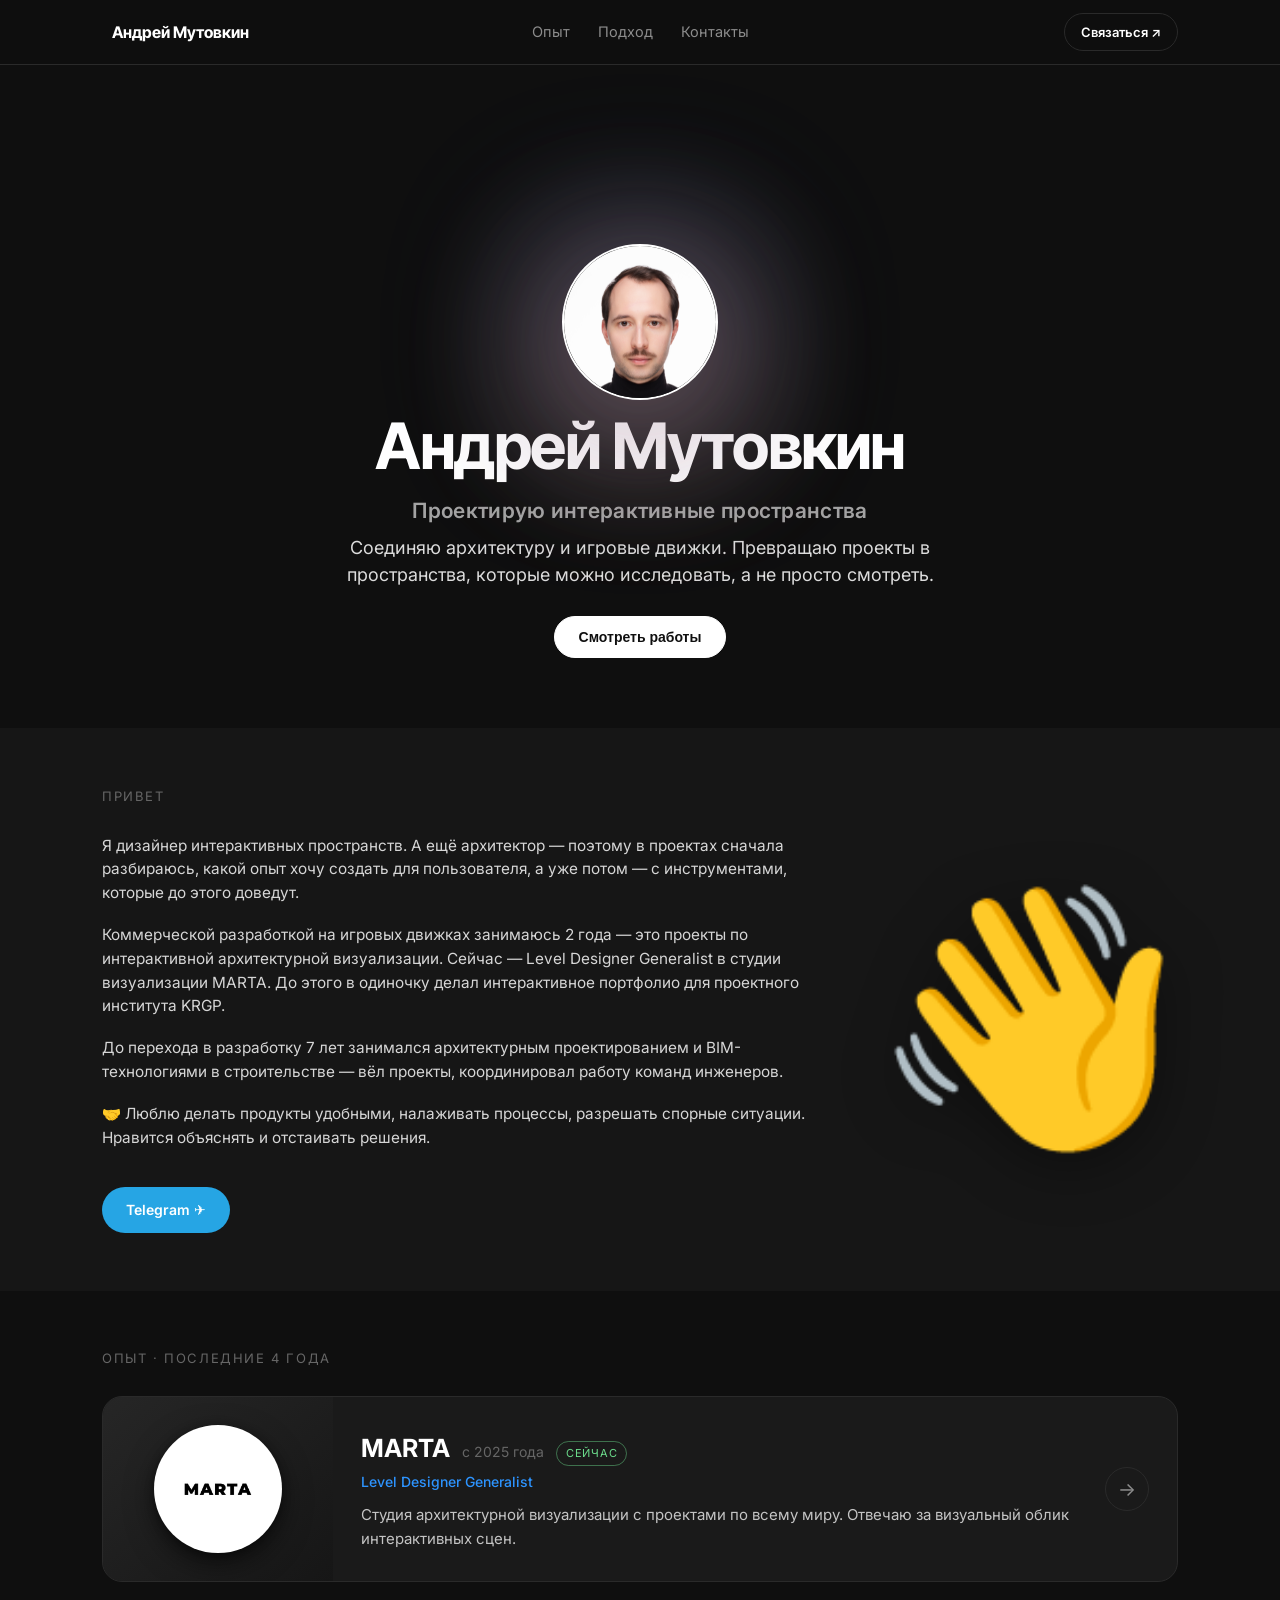
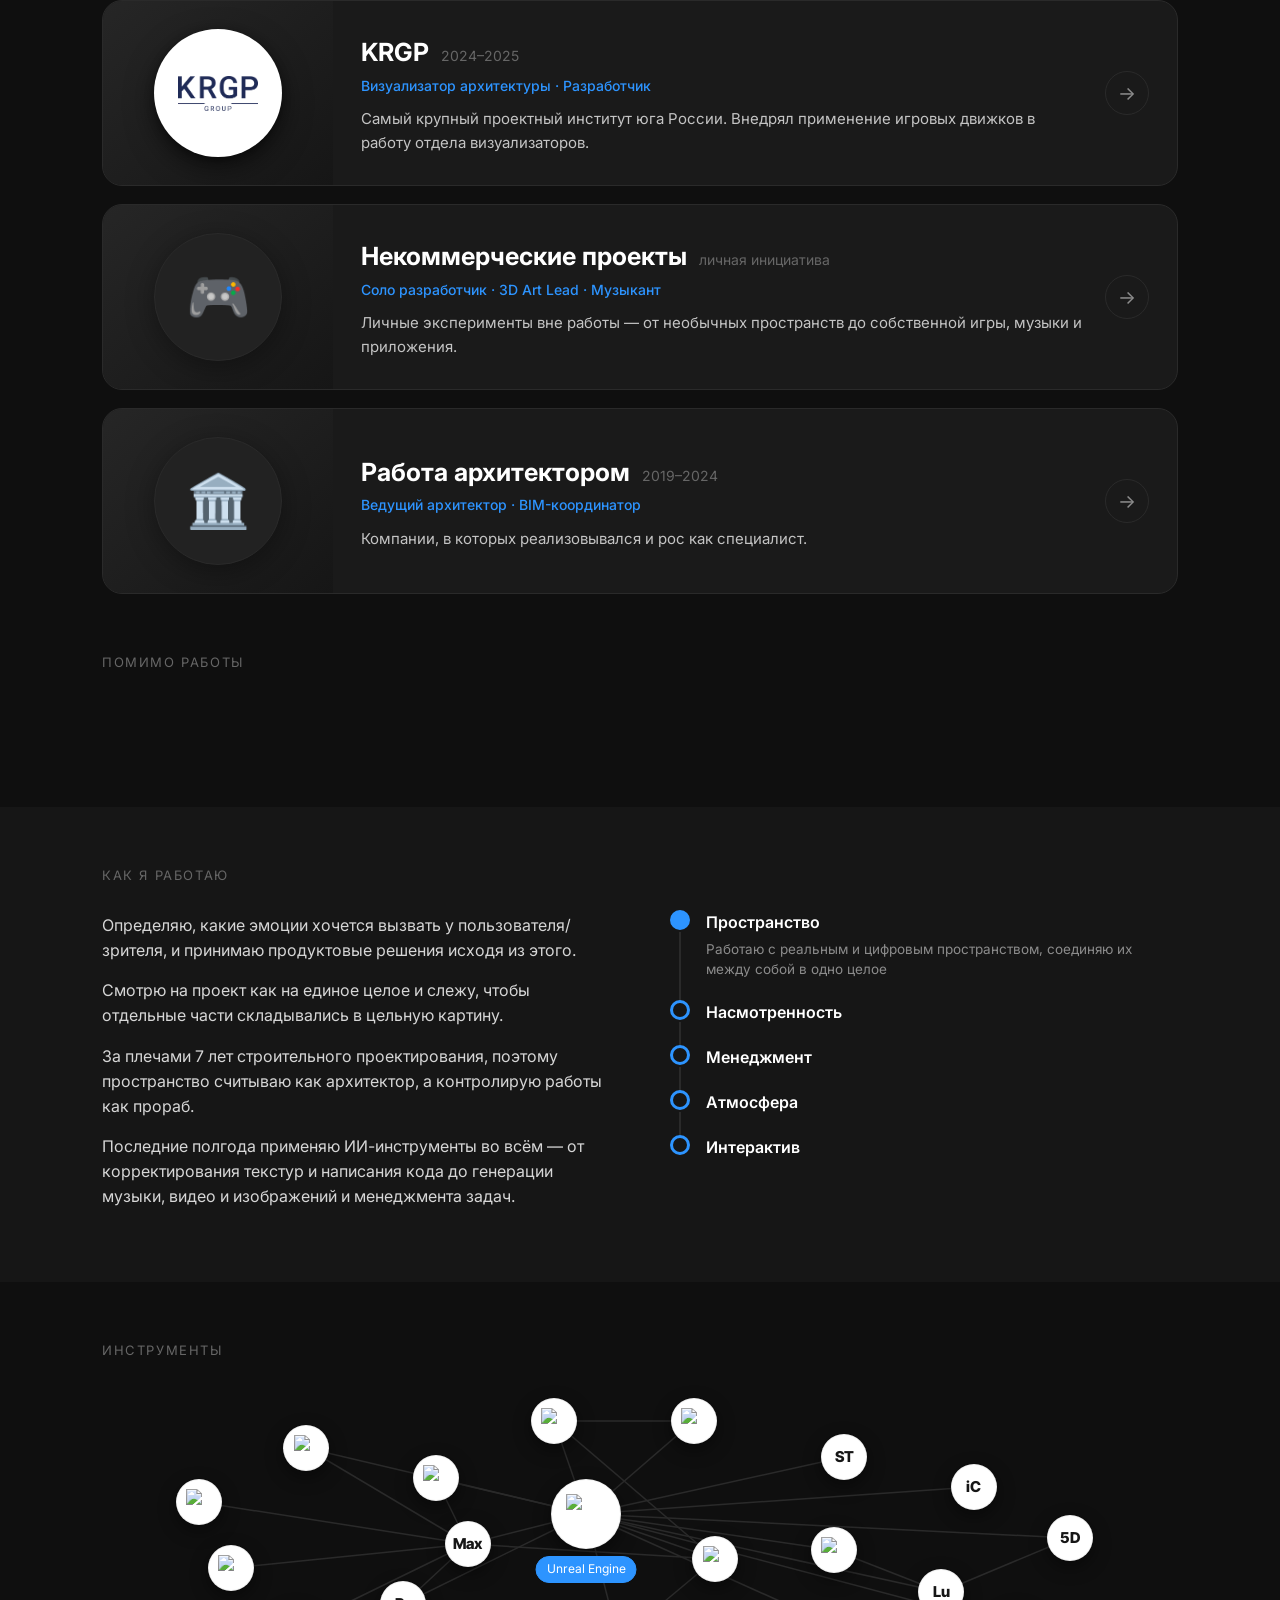
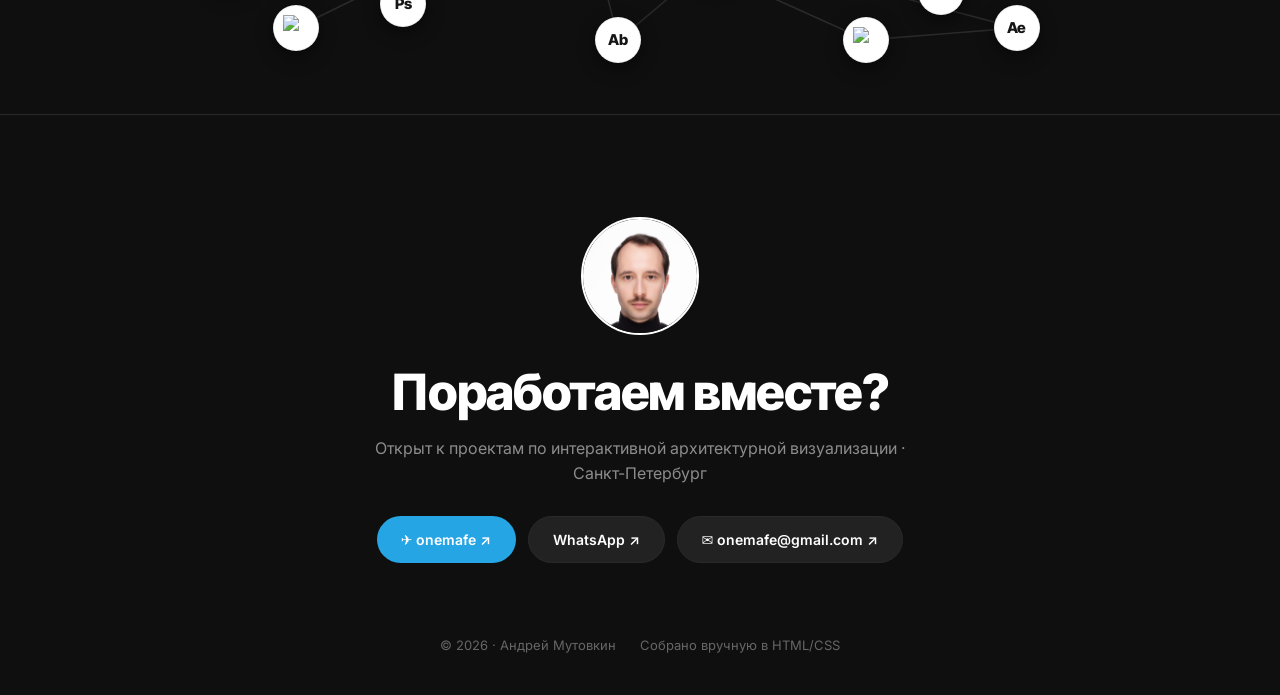
==== commit 3f51a879: "Fix mobile nav overlap/gap, case detail placement, and drop auto-scroll Mobile nav: the full name te" ====
--- a/index.html
+++ b/index.html
@@ -421,6 +421,12 @@
     margin-top:clamp(48px,6vw,72px);color:var(--muted-2);font-size:13px}
 
   @media(max-width:860px){
+    /* sticky иногда даёт зазор сверху из-за поведения адресной строки Safari
+       на iOS — fixed надёжно прибивает шапку к самому верху экрана */
+    nav{position:fixed;top:0;left:0;right:0}
+    .page{padding-top:64px}
+    .nav-name{display:none}
+    .nav-avatar{width:32px;opacity:1}
     .container{padding-left:20px;padding-right:20px}
     .nav-inner{padding:0 20px}
     h1{font-size:38px}
@@ -452,7 +458,7 @@
   <div class="nav-inner">
     <div class="nav-logo" onclick="go('home')">
       <span class="nav-avatar"><img src="images/photos/avatar-nav.jpg" alt=""></span>
-      Андрей Мутовкин
+      <span class="nav-name">Андрей Мутовкин</span>
     </div>
     <div class="nav-links">
       <a onclick="navTo('experience')">Опыт</a>
@@ -1293,6 +1299,11 @@
 
   if(!wasOpenSame){
     const attachClass = col===2 ? 'attach-2' : 'attach-1';
+    // деталь — один общий элемент на пару карточек; в grid-раскладке (десктоп)
+    // её позицию задаёт CSS (grid-row:3), а во flex-column (мобильная раскладка)
+    // видимый порядок определяется DOM-порядком — поэтому переносим её сразу
+    // после кликнутой карточки, а не той, что была первой/второй в паре.
+    headerEl.insertAdjacentElement('afterend', detail);
     detail.innerHTML = renderCaseBody(id);
     initGalleries(detail);
     detail.classList.add('open', attachClass);
@@ -1301,21 +1312,6 @@
     row.classList.add('has-open');
     headerEl.classList.add('active');
     headerEl.querySelector('.cs-arrow').textContent = 'Свернуть ↑';
-
-    // ловим момент завершения раскрытия и сразу двигаем камеру
-    const navH = (document.querySelector('nav')?.offsetHeight || 64) + 16;
-    const scrollToCard = ()=>{
-      const top = headerEl.getBoundingClientRect().top + window.pageYOffset - navH;
-      window.scrollTo({top, behavior:'smooth'});
-    };
-    const onEnd = (e)=>{
-      if(e.propertyName!=='max-height') return;
-      detail.removeEventListener('transitionend', onEnd);
-      clearTimeout(fallback);
-      scrollToCard();
-    };
-    detail.addEventListener('transitionend', onEnd);
-    const fallback = setTimeout(()=>{ detail.removeEventListener('transitionend', onEnd); scrollToCard(); }, 450);
   }
 }
 
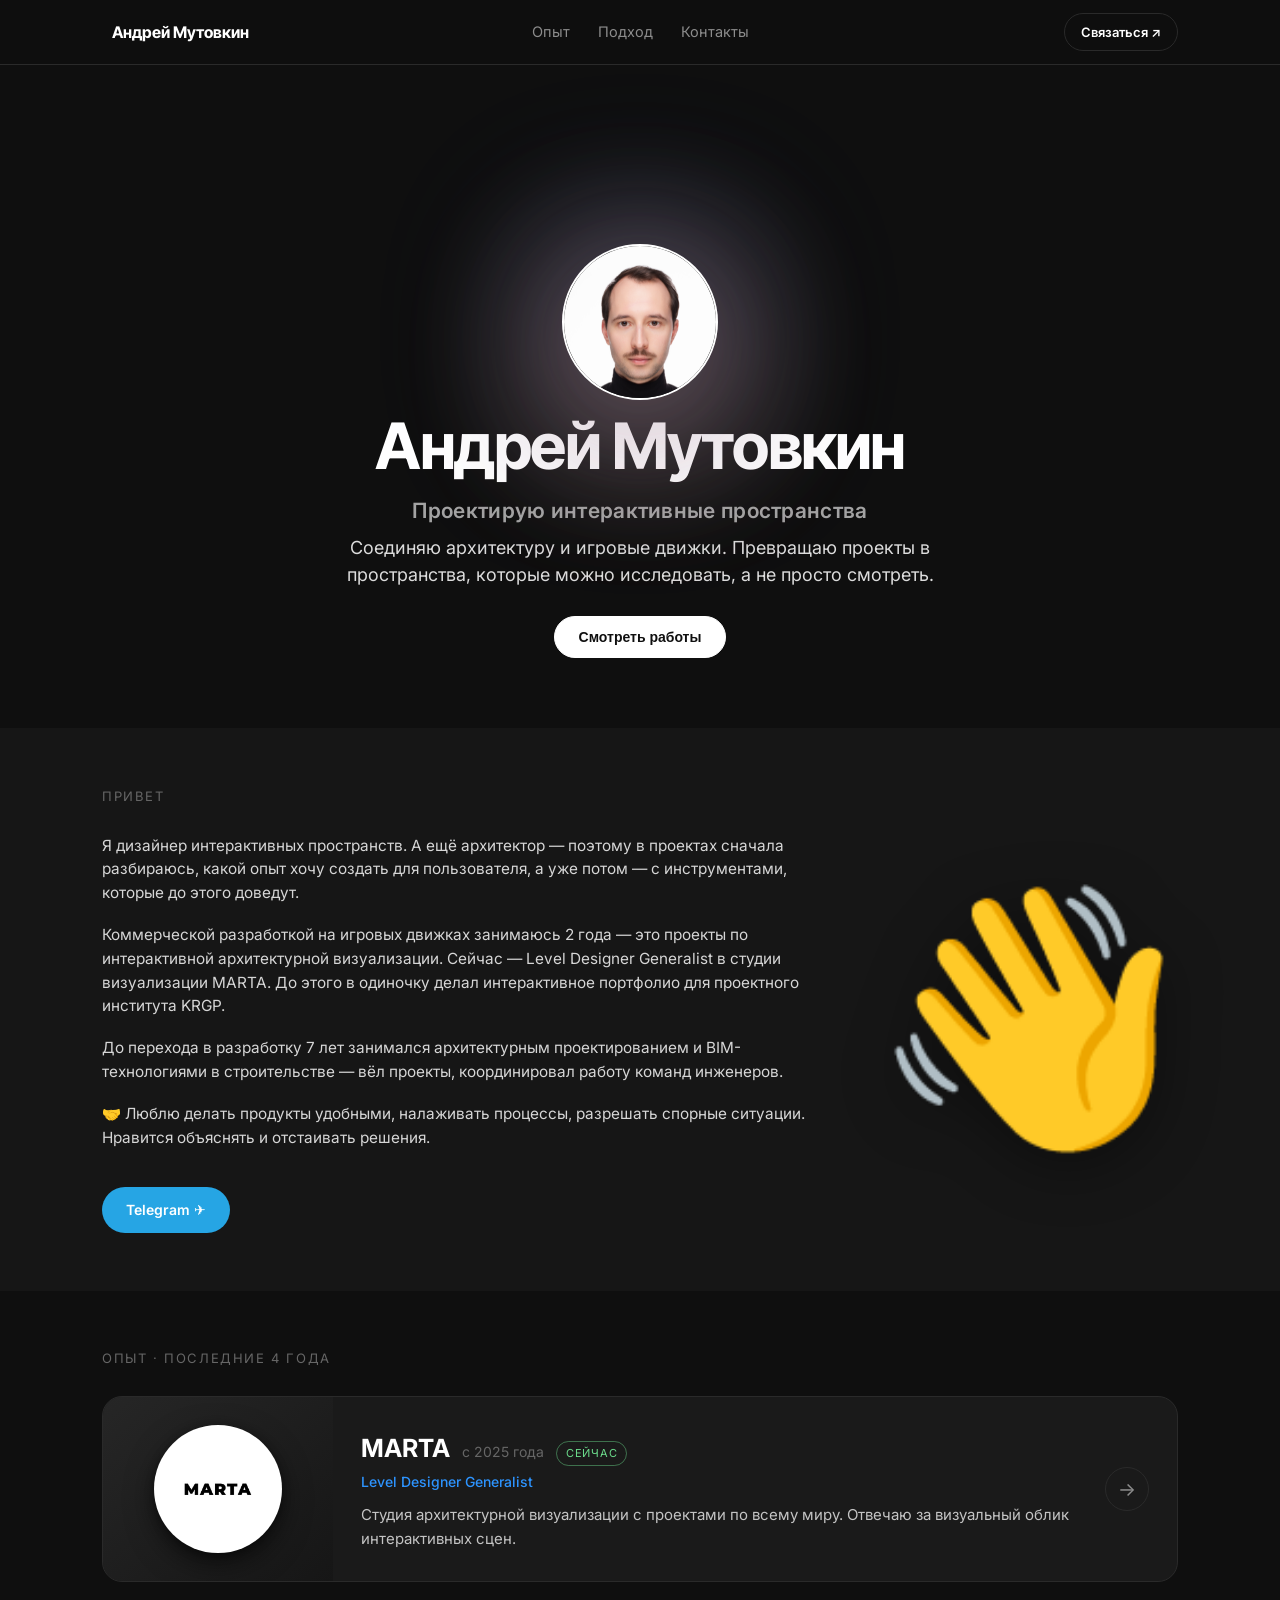
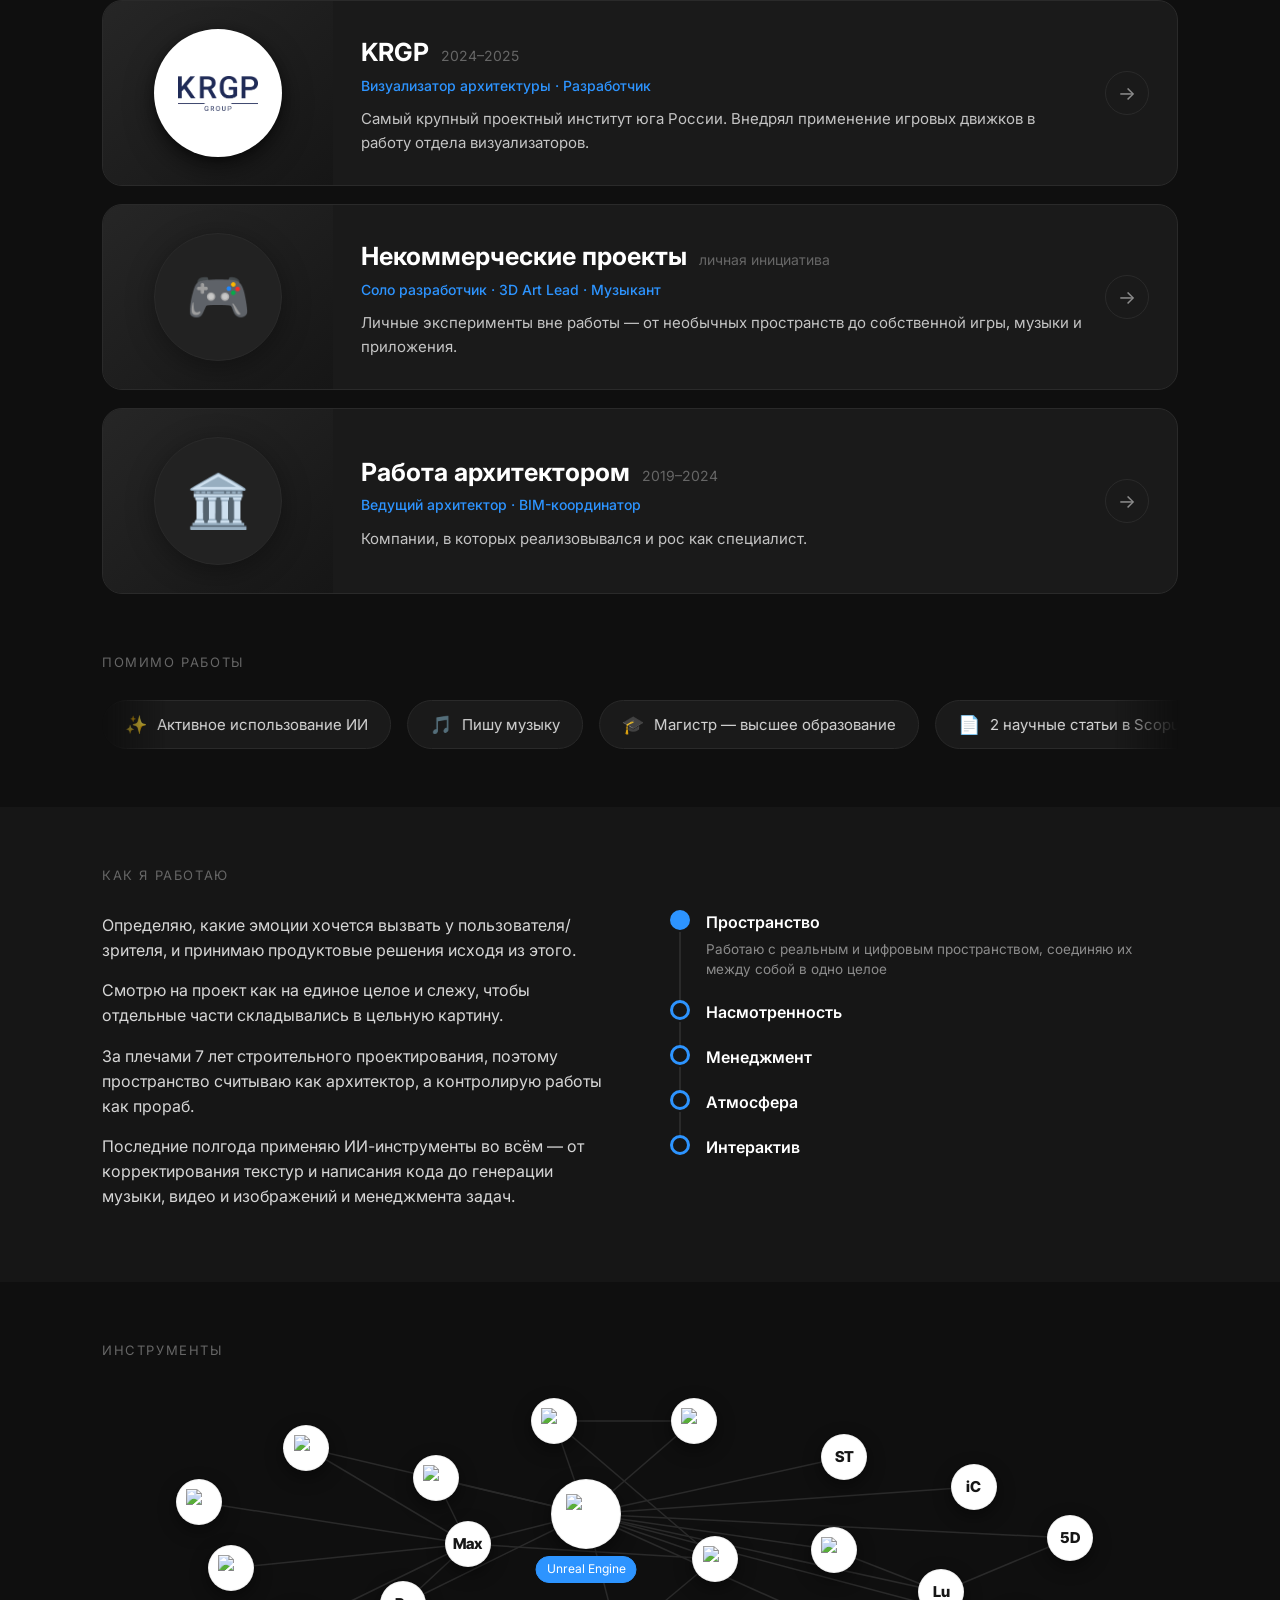
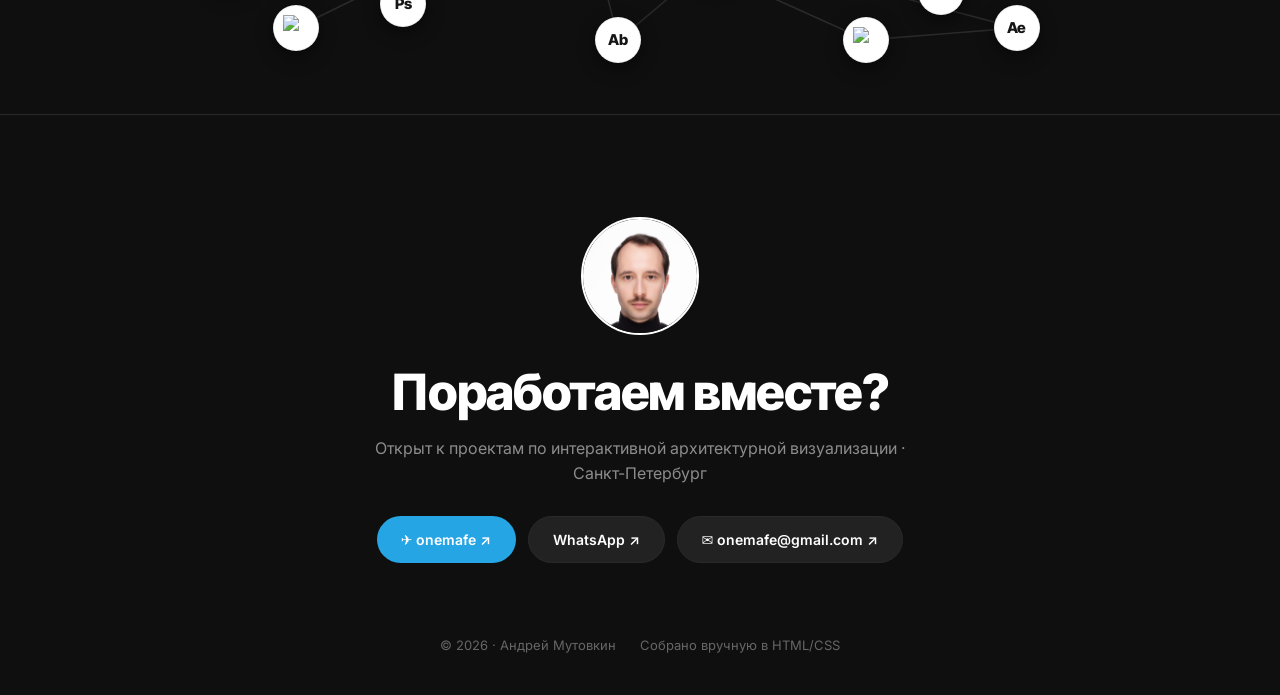
==== commit 5aec9b4a: "Compress case screenshots to WebP and lazy-load gallery images uploads/ held 99 uncompressed 1920x10" ====
--- a/index.html
+++ b/index.html
@@ -646,7 +646,7 @@
   cases:{
     "vesper-pogodinskaya":{company:"marta",tag:"MARTA · Проект",
       title:"Интерактивный стол для офиса продаж Vesper Погодинская",
-      thumb:"uploads/VesperPogodinskaya-01.png",
+      thumb:"uploads/VesperPogodinskaya-01-thumb.webp",
       videos:[
         {video:"https://kinescope.io/embed/ec4PZUn7iCfxR6mJUqQN9C"},
         {video:"https://kinescope.io/embed/37rRAYgQCwMGLT4BQGYqge"}
@@ -661,20 +661,20 @@
           "Подготовил кадры для синематика, созданного с помощью ИИ"
         ]]
       ],media:{photos:[
-        {src:"uploads/VesperPogodinskaya-01.png"},
-        {src:"uploads/VesperPogodinskaya-02.png"},
-        {src:"uploads/VesperPogodinskaya-03.png"},
-        {src:"uploads/VesperPogodinskaya-04.png"},
-        {src:"uploads/VesperPogodinskaya-05.png"},
-        {src:"uploads/VesperPogodinskaya-06.png"},
-        {src:"uploads/VesperPogodinskaya-07.png"},
-        {src:"uploads/VesperPogodinskaya-08.png"},
-        {src:"uploads/VesperPogodinskaya-09.png"},
-        {src:"uploads/VesperPogodinskaya-12.png"}
+        {src:"uploads/VesperPogodinskaya-01.webp"},
+        {src:"uploads/VesperPogodinskaya-02.webp"},
+        {src:"uploads/VesperPogodinskaya-03.webp"},
+        {src:"uploads/VesperPogodinskaya-04.webp"},
+        {src:"uploads/VesperPogodinskaya-05.webp"},
+        {src:"uploads/VesperPogodinskaya-06.webp"},
+        {src:"uploads/VesperPogodinskaya-07.webp"},
+        {src:"uploads/VesperPogodinskaya-08.webp"},
+        {src:"uploads/VesperPogodinskaya-09.webp"},
+        {src:"uploads/VesperPogodinskaya-12.webp"}
       ]}},
     "avium-vr":{company:"marta",tag:"MARTA · Проект",
       title:"VR-презентация офисного здания Avium с аналитикой",
-      thumb:"uploads/Avium-01.png",
+      thumb:"uploads/Avium-01-thumb.webp",
       blocks:[
         ["Контекст","VR-презентация офисного здания с благоустройством и сбором аналитики по каждой сессии."],
         ["Что сделал",[
@@ -684,17 +684,17 @@
           "Предложил UX-решения по интерфейсу и просмотру аналитики"
         ]]
       ],media:{video:"https://kinescope.io/embed/wR544kMfW34y86sEY4PeV7",photos:[
-        {src:"uploads/Avium-01.png"},
-        {src:"uploads/Avium-02.png"},
-        {src:"uploads/Avium-04.png"},
-        {src:"uploads/Avium-05.png"},
-        {src:"uploads/Avium-06.png"},
-        {src:"uploads/Avium-07.png"},
-        {src:"uploads/Avium-10.png"}
+        {src:"uploads/Avium-01.webp"},
+        {src:"uploads/Avium-02.webp"},
+        {src:"uploads/Avium-04.webp"},
+        {src:"uploads/Avium-05.webp"},
+        {src:"uploads/Avium-06.webp"},
+        {src:"uploads/Avium-07.webp"},
+        {src:"uploads/Avium-10.webp"}
       ]}},
     "germany-school":{company:"marta",tag:"MARTA · Проект",
       title:"Интерактивный тур: концепция школы в Германии",
-      thumb:"uploads/Badiburg-07.png",
+      thumb:"uploads/Badiburg-07.webp",
       blocks:[
         ["Контекст","Интерактивный тур для немецкого конкурса здания школы. Сцена в Unreal Engine служила исходными данными для статичных визуализаций."],
         ["Что сделал",[
@@ -704,15 +704,15 @@
           "Настроил движение автомобилей"
         ]]
       ],media:{video:"https://kinescope.io/embed/mEty55wPRWN4YqYeRsuuXs",photos:[
-        {src:"uploads/Badiburg-01.png"},
-        {src:"uploads/Badiburg-03.png"},
-        {src:"uploads/Badiburg-04.png"},
-        {src:"uploads/Badiburg-05.png"},
-        {src:"uploads/Badiburg-06.png"}
+        {src:"uploads/Badiburg-01.webp"},
+        {src:"uploads/Badiburg-03.webp"},
+        {src:"uploads/Badiburg-04.webp"},
+        {src:"uploads/Badiburg-05.webp"},
+        {src:"uploads/Badiburg-06.webp"}
       ]}},
     "vesper-kutuzovsky":{company:"marta",tag:"MARTA · Проект",
       title:"Интерактивный стол для офиса продаж Vesper Кутузовский",
-      thumb:"uploads/Kutuzovsky-01.png",
+      thumb:"uploads/Kutuzovsky-01-thumb.webp",
       blocks:[
         ["Контекст","Разработка приложения для интерактивного стола офиса продаж жилого дома премиум-класса для московского девелопера Vesper в районе Кутузовского проспекта."],
         ["Что сделал",[
@@ -723,14 +723,14 @@
           "Расставил освещение по сцене"
         ]]
       ],media:{video:"https://kinescope.io/embed/5fa1HinZBV3SMmowM7agqS",photos:[
-        {src:"uploads/Kutuzovsky-01.png"},
-        {src:"uploads/Kutuzovsky-02.png"},
-        {src:"uploads/Kutuzovsky-03.png"},
-        {src:"uploads/Kutuzovsky-05.png"}
+        {src:"uploads/Kutuzovsky-01.webp"},
+        {src:"uploads/Kutuzovsky-02.webp"},
+        {src:"uploads/Kutuzovsky-03.webp"},
+        {src:"uploads/Kutuzovsky-05.webp"}
       ]}},
     "svobody-tour":{company:"marta",tag:"MARTA · Проект",
       title:"Интерактивный тур: концепция ЖК в Москве",
-      thumb:"uploads/Svobody57-01.png",
+      thumb:"uploads/Svobody57-01-thumb.webp",
       blocks:[
         ["Контекст","Разработка интерактивного тура в дополнение к статичным визуализациям. Концепт жилого комплекса в Москве."],
         ["Что сделал",[
@@ -739,17 +739,17 @@
           "Настроил движение автомобилей, разместил деревья и уличные объекты"
         ]]
       ],media:{photos:[
-        {src:"uploads/Svobody57-01.png"},
-        {src:"uploads/Svobody57-02.png"},
-        {src:"uploads/Svobody57-03.png"},
-        {src:"uploads/Svobody57-04.png"},
-        {src:"uploads/Svobody57-05.png"},
-        {src:"uploads/Svobody57-06.png"}
+        {src:"uploads/Svobody57-01.webp"},
+        {src:"uploads/Svobody57-02.webp"},
+        {src:"uploads/Svobody57-03.webp"},
+        {src:"uploads/Svobody57-04.webp"},
+        {src:"uploads/Svobody57-05.webp"},
+        {src:"uploads/Svobody57-06.webp"}
       ]}},
     "krgp-portfolio":{company:"krgp",tag:"KRGP · Проект",
       title:"Интерактивное портфолио проектов KRGP на Unreal Engine",
       summary:"Интерактивный 3D-тур по портфолио объектов компании на Unreal Engine.",
-      thumb:"uploads/KRGP-07.png",
+      thumb:"uploads/KRGP-07.webp",
       thumbPos:"center 40%",
       blocks:[
         ["Контекст","«Вау»-презентации проектов института на совещаниях с высокопоставленными чиновниками."],
@@ -764,12 +764,12 @@
         ]]
       ],media:{video:"https://kinescope.io/embed/tVskRenyKGD2MbrsZmPobn",
         photos:[
-        {src:"uploads/KRGP-01.png"},
-        {src:"uploads/KRGP-02.png"},
-        {src:"uploads/KRGP-03.png"},
-        {src:"uploads/KRGP-04.png"},
-        {src:"uploads/KRGP-05.png"},
-        {src:"uploads/KRGP-06.png"}
+        {src:"uploads/KRGP-01.webp"},
+        {src:"uploads/KRGP-02.webp"},
+        {src:"uploads/KRGP-03.webp"},
+        {src:"uploads/KRGP-04.webp"},
+        {src:"uploads/KRGP-05.webp"},
+        {src:"uploads/KRGP-06.webp"}
       ]}},
     android:{company:"krgp",tag:"KRGP · Проект",
       title:"Интерактивный макет на Android",
@@ -805,7 +805,7 @@
     inspat:{company:"architect",tag:"Работа архитектором · Компания",logo:"images/logos/logo.svg",
       title:"Инспат",
       summary:"От помощника ГАПа до ведущего архитектора · 2019–2023",
-      thumb:"uploads/photo_2023-06-28_16-37-49.jpg",
+      thumb:"uploads/photo_2023-06-28_16-37-49-thumb.webp",
       thumbPos:"center 35%",
       blocks:[
         ["О компании","Проектная организация, проектирует жилые и административные здания."],
@@ -820,10 +820,10 @@
         ]]
       ],media:{layout:"row",photos:[
         {src:"images/cases/inspat-cosmos.webp",ratio:"1635/2401"},
-        {src:"uploads/photo_2023-06-28_16-37-49.jpg"},
+        {src:"uploads/photo_2023-06-28_16-37-49.webp"},
         {src:"images/cases/inspat-plan.jpg",ratio:"600/515"},
-        {src:"uploads/InspatDrawing_01.png"},
-        {src:"uploads/InspatDrawing_02.png"}
+        {src:"uploads/InspatDrawing_01.webp"},
+        {src:"uploads/InspatDrawing_02.webp"}
       ]}},
     "control-systems":{company:"architect",tag:"Работа архитектором · Компания",logo:"images/logos/logo (1).svg",
       title:"Системы управления",
@@ -840,10 +840,10 @@
       ],media:{layout:"row",photos:[
         {src:"images/cases/control-bim.jpg",ratio:"1/1"},
         {src:"images/cases/control-drawing.jpg",ratio:"959/713"},
-        {src:"uploads/photo_2024-05-23_15-42-32.jpg"},
-        {src:"uploads/photo_2024-10-24_17-06-26.jpg"}
+        {src:"uploads/photo_2024-05-23_15-42-32.webp"},
+        {src:"uploads/photo_2024-10-24_17-06-26.webp"}
       ]}},
-    "pss-teaching":{company:"architect",tag:"Работа архитектором · Компания",logo:"uploads/pss-graitec-pad.png",
+    "pss-teaching":{company:"architect",tag:"Работа архитектором · Компания",logo:"uploads/pss-graitec-pad.webp",
       title:"Преподавание в ПСС Грайтек",
       summary:"Очные курсы по Autodesk Revit · 2023–2024",
       blocks:[
@@ -880,7 +880,7 @@
       title:"Интерактивная галерея с неевклидовым пространством",
       summary:"Пространство, которое невозможно построить в реальности — курс по видеоигровой архитектуре",
       link:"https://interactivestudio.itch.io/formgalery",
-      thumb:"uploads/2026-07-12%20214934.png",
+      thumb:"uploads/2026-07-12%20214934-thumb.webp",
       blocks:[
         ["Контекст","Курсовой проект из курса по видеоигровой архитектуре Марии Важенич. В рамках этой работы я использую пространство и архитектурные формы, которые никогда не будут реализованы в жизни. И хочу продемонстрировать, что видеоигровая архитектура не только должна копировать существующую в рамках определённых сеттингов, но и может быть самостоятельной без зависимостей с архитектурой реальной."],
         ["Что сделал",[
@@ -890,18 +890,18 @@
           "Придумал всю идею проекта"
         ]]
       ],media:{video:"https://kinescope.io/embed/ub1XmYHRPUV4KVqY4Avw9C?behaviour%5BautoPlay%5D=true&behaviour%5Bloop%5D=true&behaviour%5Bmuted%5D=true&behaviour%5BplaysInline%5D=true&ui%5Bcontrols%5D=false&ui%5BmainPlayButton%5D=false",photos:[
-        {src:"uploads/2026-07-12%20214934.png"},
-        {src:"uploads/qh5DxA.jpg"},
-        {src:"uploads/JA1Ap3.jpg"},
-        {src:"uploads/2026-07-12%20214953.png"},
-        {src:"uploads/2026-07-12%20215103.png"},
-        {src:"uploads/2026-07-12%20215139.png"}
+        {src:"uploads/2026-07-12%20214934.webp"},
+        {src:"uploads/qh5DxA.webp"},
+        {src:"uploads/JA1Ap3.webp"},
+        {src:"uploads/2026-07-12%20214953.webp"},
+        {src:"uploads/2026-07-12%20215103.webp"},
+        {src:"uploads/2026-07-12%20215139.webp"}
       ]}},
     baku:{company:"pet",tag:"Некоммерческие проекты · Кейс",
       title:"Интерактивный двор Бака с заметками о его истории",
       summary:"Цифровая копия петербургского двора дома Бака · веб-приложение на Unity",
       link:"https://interactivestudio.itch.io/baksyard",
-      thumb:"uploads/2026-07-12%20215350.png",
+      thumb:"uploads/2026-07-12%20215350-thumb.webp",
       blocks:[
         ["Контекст","Цифровая копия петербургского двора знаменитого дома Бака с заметками жителей об истории этого дома."],
         ["Что сделал",[
@@ -911,16 +911,16 @@
           "Настроил освещение"
         ]]
       ],media:{video:"https://kinescope.io/embed/e5H3hHp4a78HeDSqcj28yt?behaviour%5BautoPlay%5D=true&behaviour%5Bloop%5D=true&behaviour%5Bmuted%5D=true&behaviour%5BplaysInline%5D=true&ui%5Bcontrols%5D=false&ui%5BmainPlayButton%5D=false",photos:[
-        {src:"uploads/2026-07-12%20215438.png"},
-        {src:"uploads/2026-07-12%20215502.png"},
-        {src:"uploads/2026-07-12%20215350.png"},
-        {src:"uploads/2026-07-12%20215421.png"},
-        {src:"uploads/2026-07-12%20215431.png"}
+        {src:"uploads/2026-07-12%20215438.webp"},
+        {src:"uploads/2026-07-12%20215502.webp"},
+        {src:"uploads/2026-07-12%20215350.webp"},
+        {src:"uploads/2026-07-12%20215421.webp"},
+        {src:"uploads/2026-07-12%20215431.webp"}
       ]}},
     "imperial-disorder":{company:"pet",tag:"Некоммерческие проекты · Игра",
       title:"Компьютерная игра «Imperial Disorder»",
       summary:"Метадетектив в Петербурге конца XIX века · роль: 3D Art Lead",
-      thumb:"uploads/ImperialDisorder-04.png",
+      thumb:"uploads/ImperialDisorder-04-thumb.webp",
       blocks:[
         ["О проекте","Командная разработка компьютерной игры в рамках студии, моя роль — 3D Art Lead. Вдохновившись «Disco Elysium», книгами Гоголя и Достоевского и приключениями Эраста Фандорина, команда задумалась над тем, как выглядел бы детектив в литературно-историческом сеттинге Санкт-Петербурга конца XIX века — с элементами мистики и отсылками на современную культуру города. Скрытый контент, голосовое управление, система навыков и проверок, уникальная система камер и активная боевая система от первого лица. Мы создаём новый жанр — метадетектив."],
         ["Что сделал",[
@@ -931,12 +931,12 @@
           "Работал с камерами — продумывал логику переключения камер на локациях"
         ]]
       ],media:{video:"https://kinescope.io/embed/veig4eczoNayRshWKXRRD7?behaviour%5BautoPlay%5D=true&behaviour%5Bloop%5D=true&behaviour%5Bmuted%5D=true&behaviour%5BplaysInline%5D=true&ui%5Bcontrols%5D=false&ui%5BmainPlayButton%5D=false",photos:[
-        {src:"uploads/ImperialDisorder-04.png"},
-        {src:"uploads/ImperialDisorder-05.png"},
-        {src:"uploads/ImperialDisorder-08.png"},
-        {src:"uploads/ImperialDisorder-09.png"},
-        {src:"uploads/2026-07-12%20220216.png"},
-        {src:"uploads/2026-07-12%20220226.png"}
+        {src:"uploads/ImperialDisorder-04.webp"},
+        {src:"uploads/ImperialDisorder-05.webp"},
+        {src:"uploads/ImperialDisorder-08.webp"},
+        {src:"uploads/ImperialDisorder-09.webp"},
+        {src:"uploads/2026-07-12%20220216.webp"},
+        {src:"uploads/2026-07-12%20220226.webp"}
       ]}},
     music:{company:"pet",tag:"Некоммерческие проекты · Музыка",
       title:"Музыкальный проект",
@@ -950,10 +950,10 @@
           "Выпустил несколько релизов на стриминговых площадках",
           "Выступал в Санкт-Петербурге, Москве и Краснодаре"
         ]]
-      ],thumb:"uploads/music-bw.jpg",media:{embed:"https://vk.com/video_ext.php?oid=-218444022&id=456239081",photos:[
-        {src:"uploads/music-yandex.png"},
-        {src:"uploads/music-bw.jpg"},
-        {src:"uploads/music-portrait.jpg"}
+      ],thumb:"uploads/music-bw-thumb.webp",media:{embed:"https://vk.com/video_ext.php?oid=-218444022&id=456239081",photos:[
+        {src:"uploads/music-yandex.webp"},
+        {src:"uploads/music-bw.webp"},
+        {src:"uploads/music-portrait.webp"}
       ]}}
   }
 };
@@ -1012,7 +1012,7 @@
   return null;
 }
 function renderThumb(cs,num){
-  if(cs.thumb) return `<div class="cs-thumb has-media"><img class="cs-thumb-photo" src="${cs.thumb}" style="object-position:${cs.thumbPos||'center'}" alt=""></div>`;
+  if(cs.thumb) return `<div class="cs-thumb has-media"><img class="cs-thumb-photo" src="${cs.thumb}" style="object-position:${cs.thumbPos||'center'}" alt="" loading="lazy"></div>`;
   if(cs.logo) return `<div class="cs-thumb has-logo"><div class="cc-logo-box"><img src="${cs.logo}" alt="${cs.title}"></div></div>`;
   const vid=caseThumbVideo(cs);
   if(vid){
@@ -1021,7 +1021,7 @@
   }
   const photo=caseThumbPhoto(cs);
   if(photo){
-    return `<div class="cs-thumb has-media"><img class="cs-thumb-photo" src="${photo}" alt=""></div>`;
+    return `<div class="cs-thumb has-media"><img class="cs-thumb-photo" src="${photo}" alt="" loading="lazy"></div>`;
   }
   return `<div class="cs-thumb"><span class="cs-no">0${num}</span></div>`;
 }
@@ -1051,7 +1051,7 @@
 }
 function renderGalleryThumb(it,i,gid){
   if(it.type==='photo'){
-    return `<button class="cg-thumb" onclick="selectGalleryItem('${gid}',${i})"><img src="${it.src}" alt="">${it.label?`<span class="cg-thumb-cap">${it.label}</span>`:''}</button>`;
+    return `<button class="cg-thumb" onclick="selectGalleryItem('${gid}',${i})"><img src="${it.src}" alt="" loading="lazy">${it.label?`<span class="cg-thumb-cap">${it.label}</span>`:''}</button>`;
   }
   if(it.type==='embed'){
     return `<button class="cg-thumb" onclick="selectGalleryItem('${gid}',${i})" style="background:#0d0d0d"><span class="thumb-play"></span><span class="cg-thumb-cap">${it.label||'Видео'}</span></button>`;
@@ -1075,7 +1075,7 @@
   if(CG_MAIN[gid]){ try{ CG_MAIN[gid].destroy&&CG_MAIN[gid].destroy(); }catch(e){} CG_MAIN[gid]=null; }
   const stage=g.querySelector('.cg-stage');
   if(it.type==='photo'){
-    stage.innerHTML=`<figure class="cg-shot"><img src="${it.src}" alt=""></figure>`;
+    stage.innerHTML=`<figure class="cg-shot"><img src="${it.src}" alt="" loading="lazy"></figure>`;
   }else if(it.type==='embed'){
     stage.innerHTML=`<div class="cg-video"><iframe src="${it.url}" style="background:#000" allow="autoplay; encrypted-media; fullscreen; picture-in-picture; screen-wake-lock;" frameborder="0" allowfullscreen></iframe></div>`;
   }else{
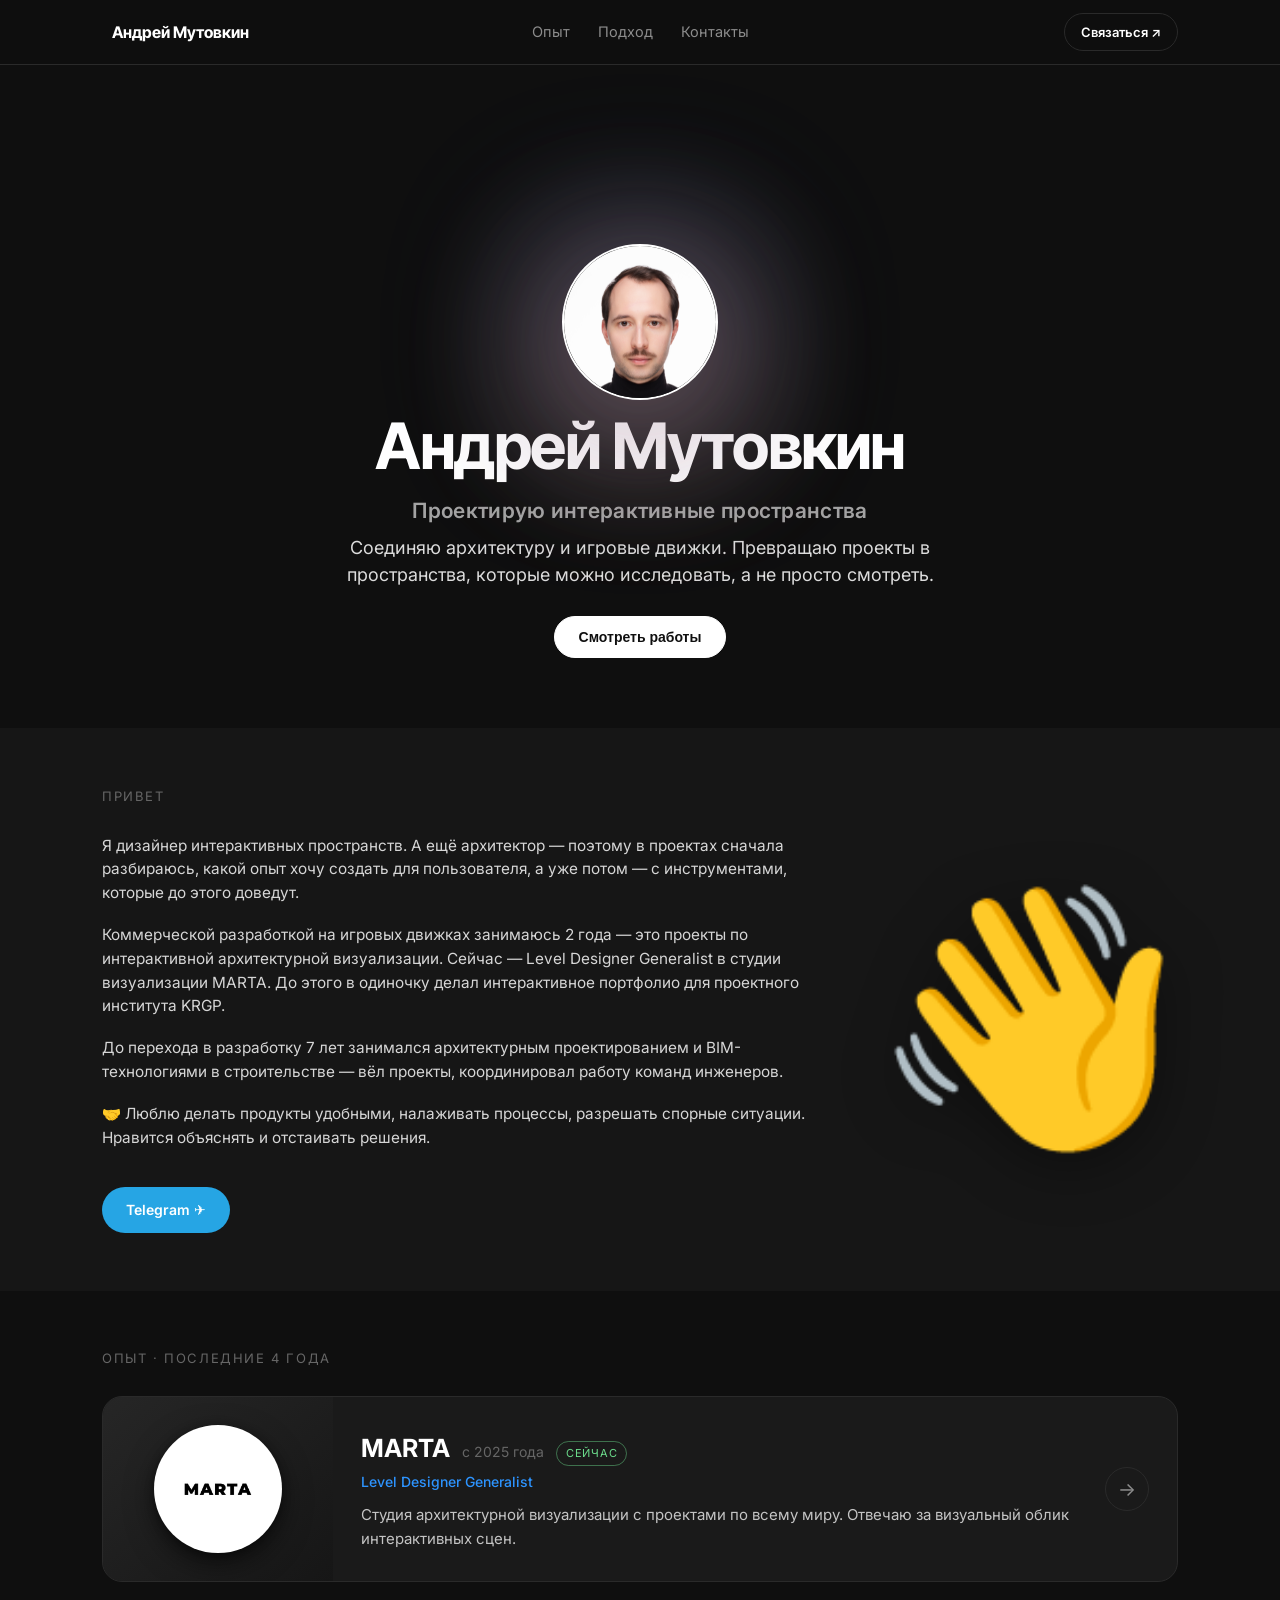
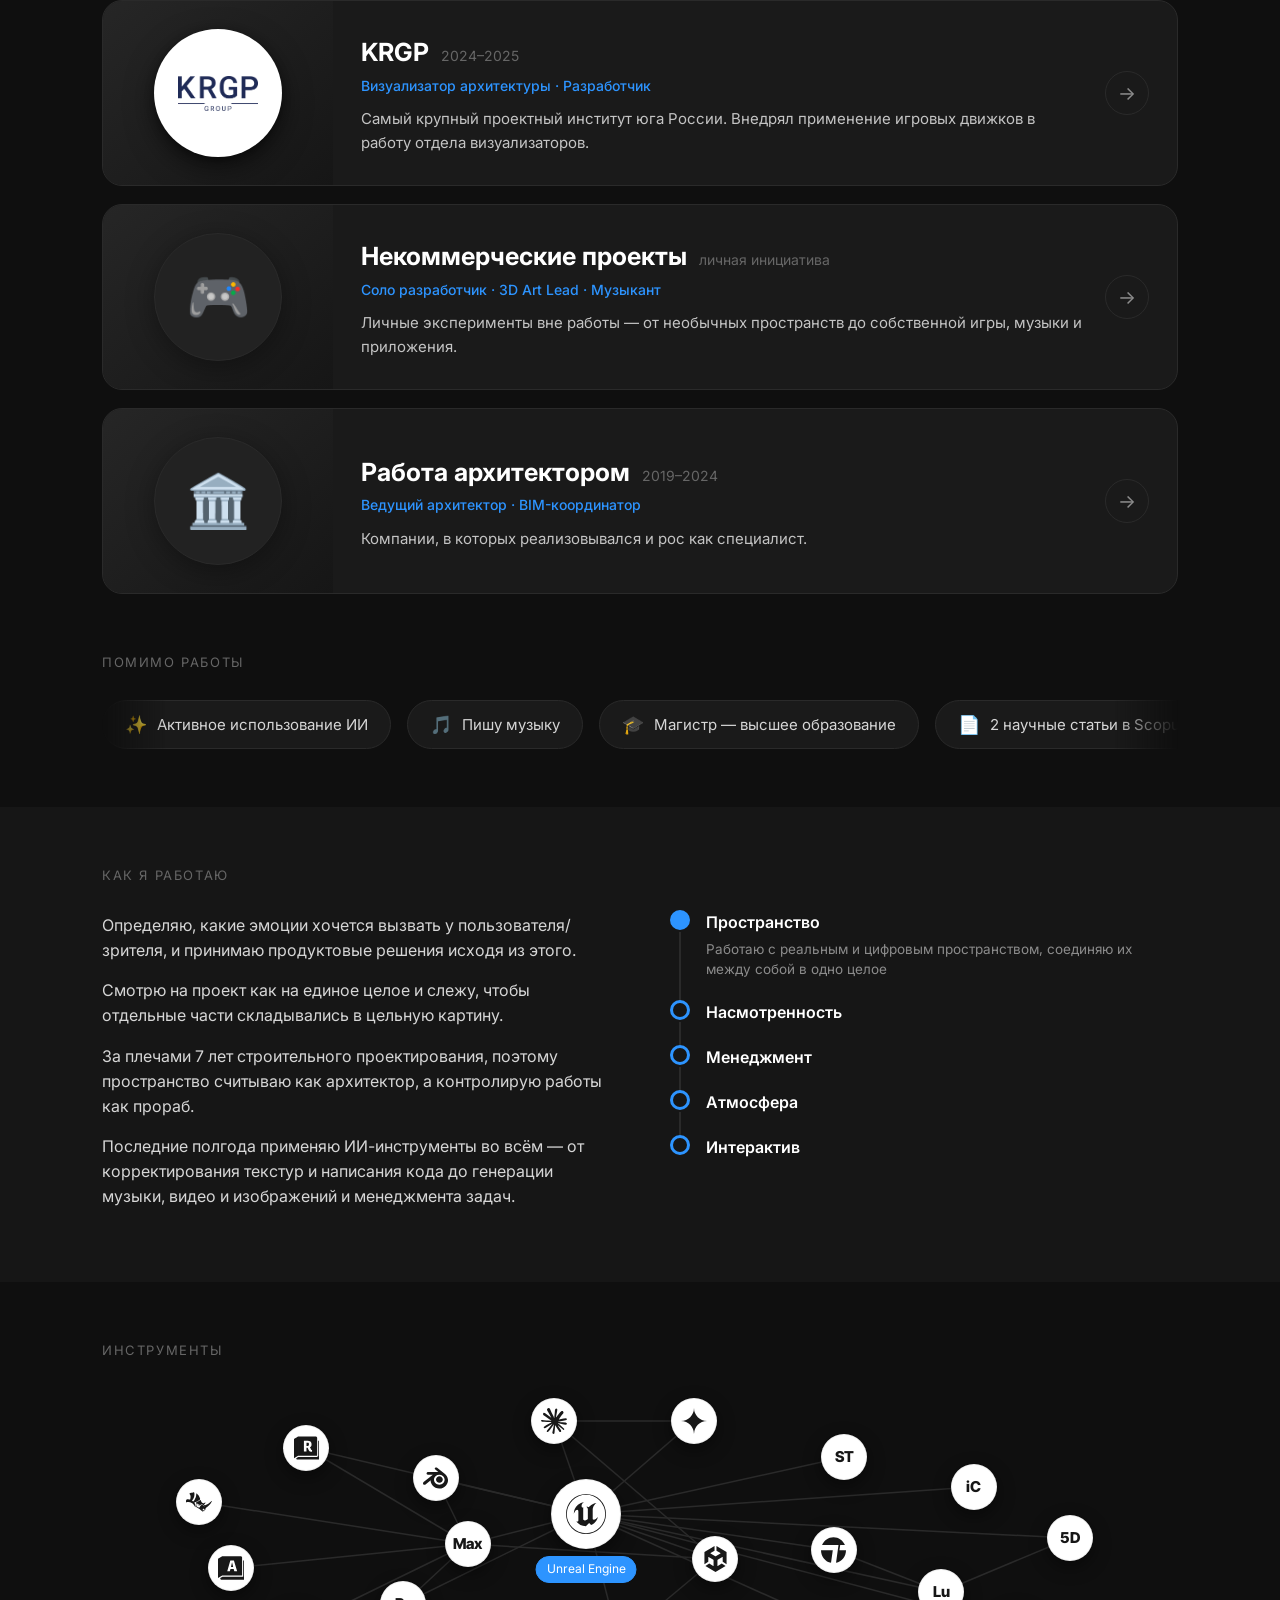
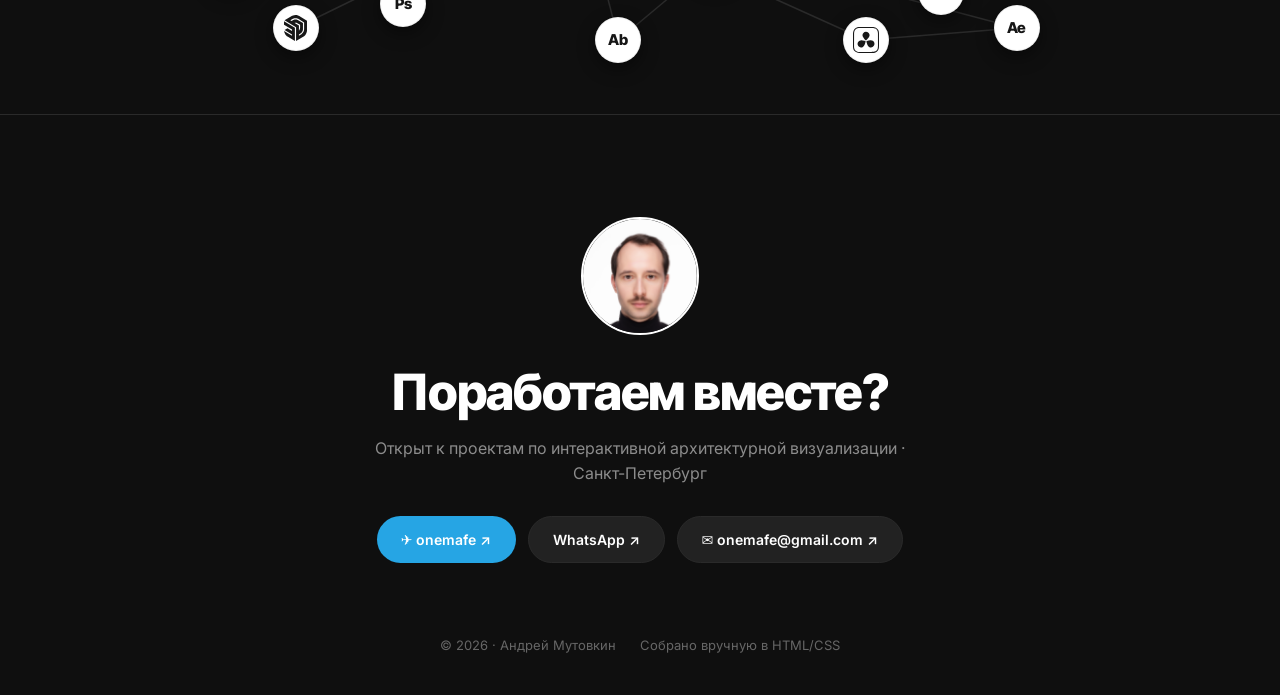
==== commit 834d168d: "Self-host tool icons instead of loading from cdn.simpleicons.org The tools graph pulled icons live f" ====
--- a/index.html
+++ b/index.html
@@ -1160,7 +1160,7 @@
     return `<line class="tg-edge e-${a} e-${b}" x1="${na.x}" y1="${na.y}" x2="${nb.x}" y2="${nb.y}" vector-effect="non-scaling-stroke"/>`;
   }).join('');
   const els=nodes.map(n=>{
-    const inner = n.slug ? `<img src="https://cdn.simpleicons.org/${n.slug}/181818" alt="${n.name}">`
+    const inner = n.slug ? `<img src="images/tools/${n.slug}.svg" alt="${n.name}" loading="lazy">`
       : n.emoji ? `<span style="font-size:26px;line-height:1">${n.emoji}</span>`
       : `<span class="mono">${n.mono}</span>`;
     return `<div class="tg-node${n.central?' central':''}" data-id="${n.id}" style="left:${n.x}%;top:${n.y}%">
